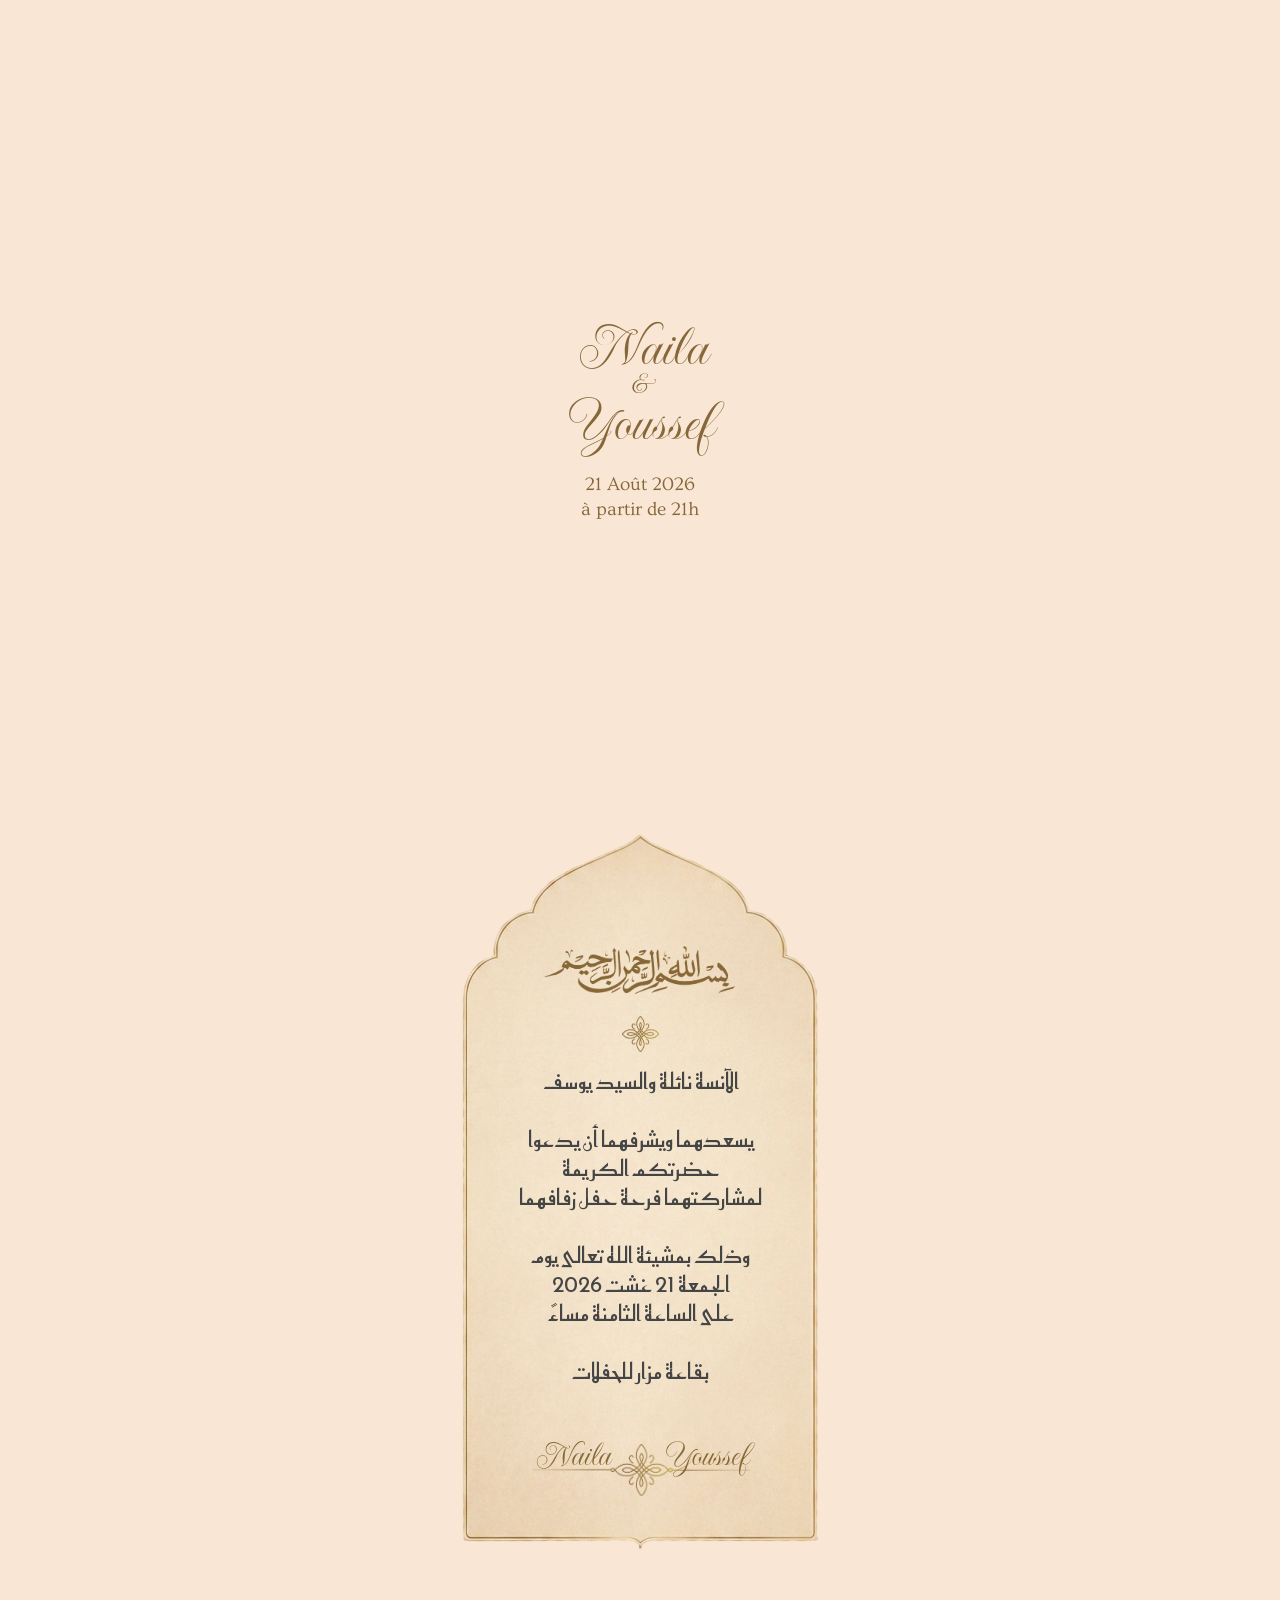
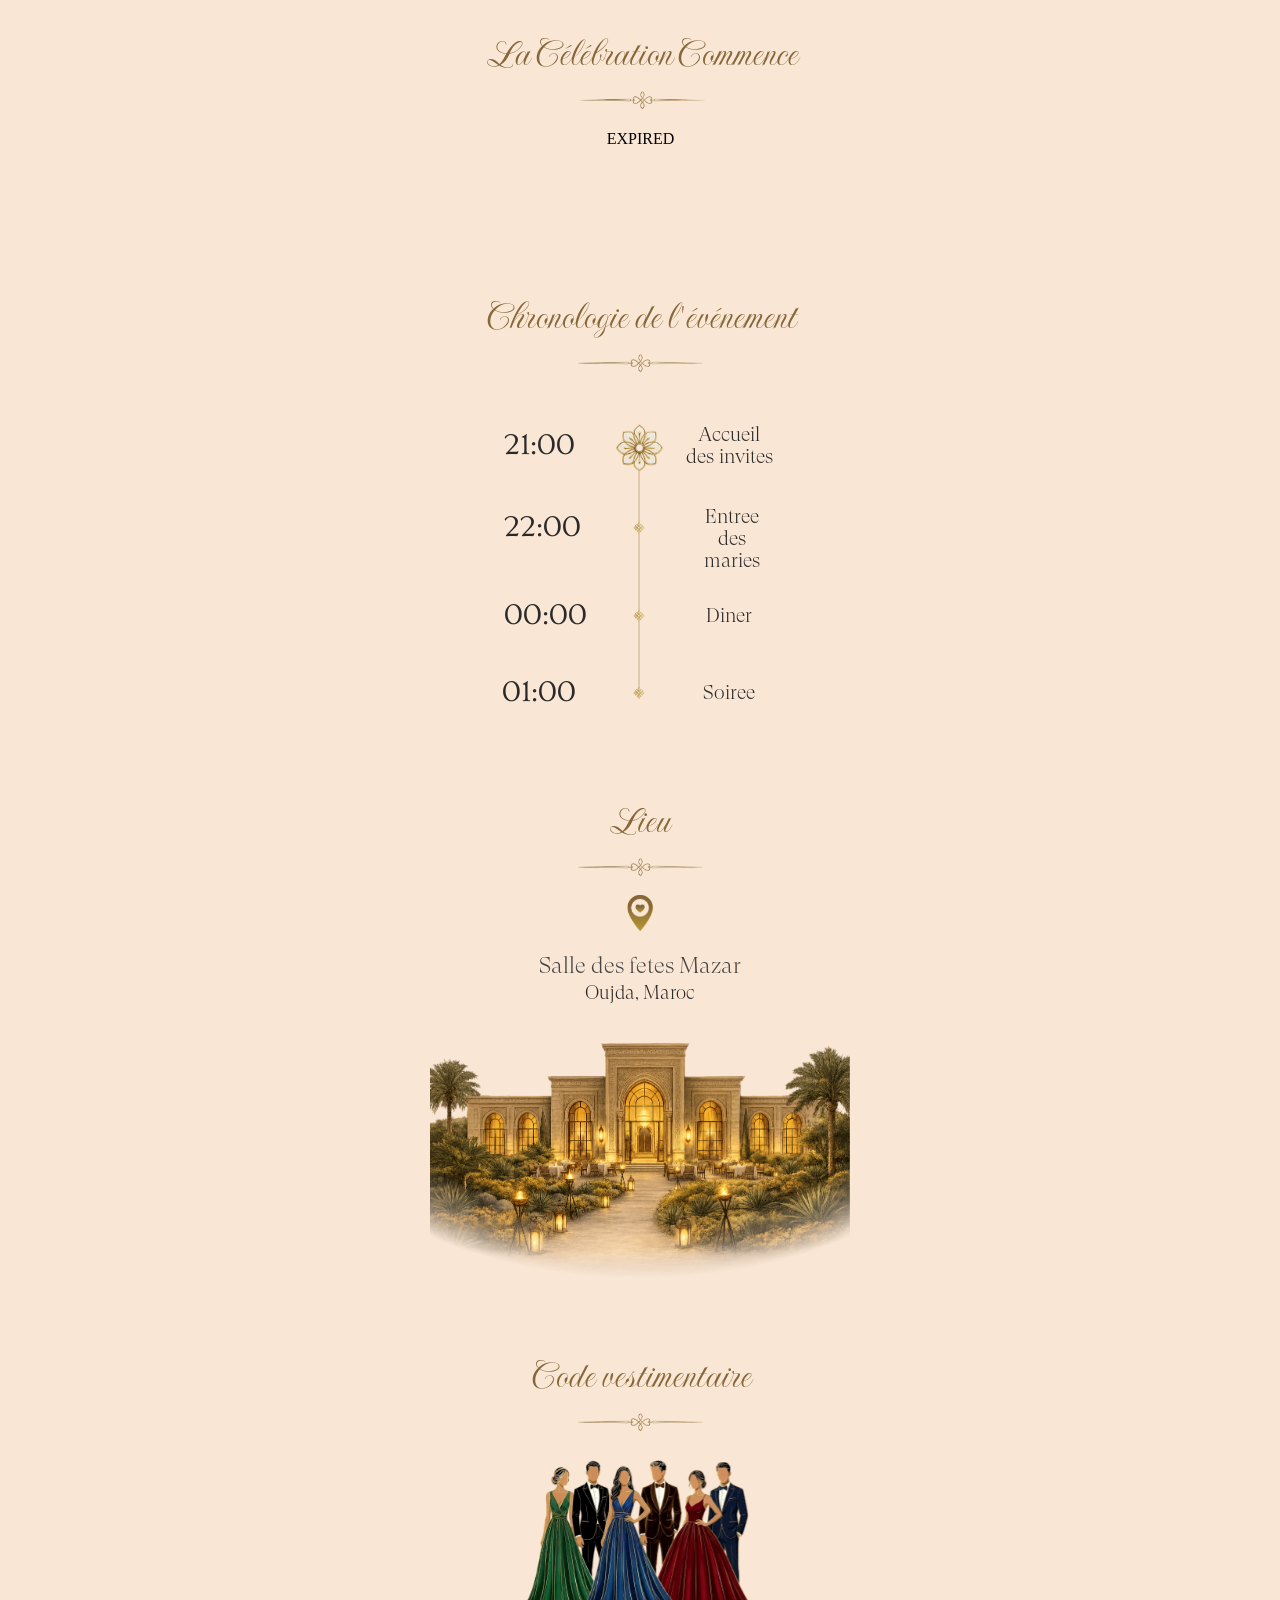
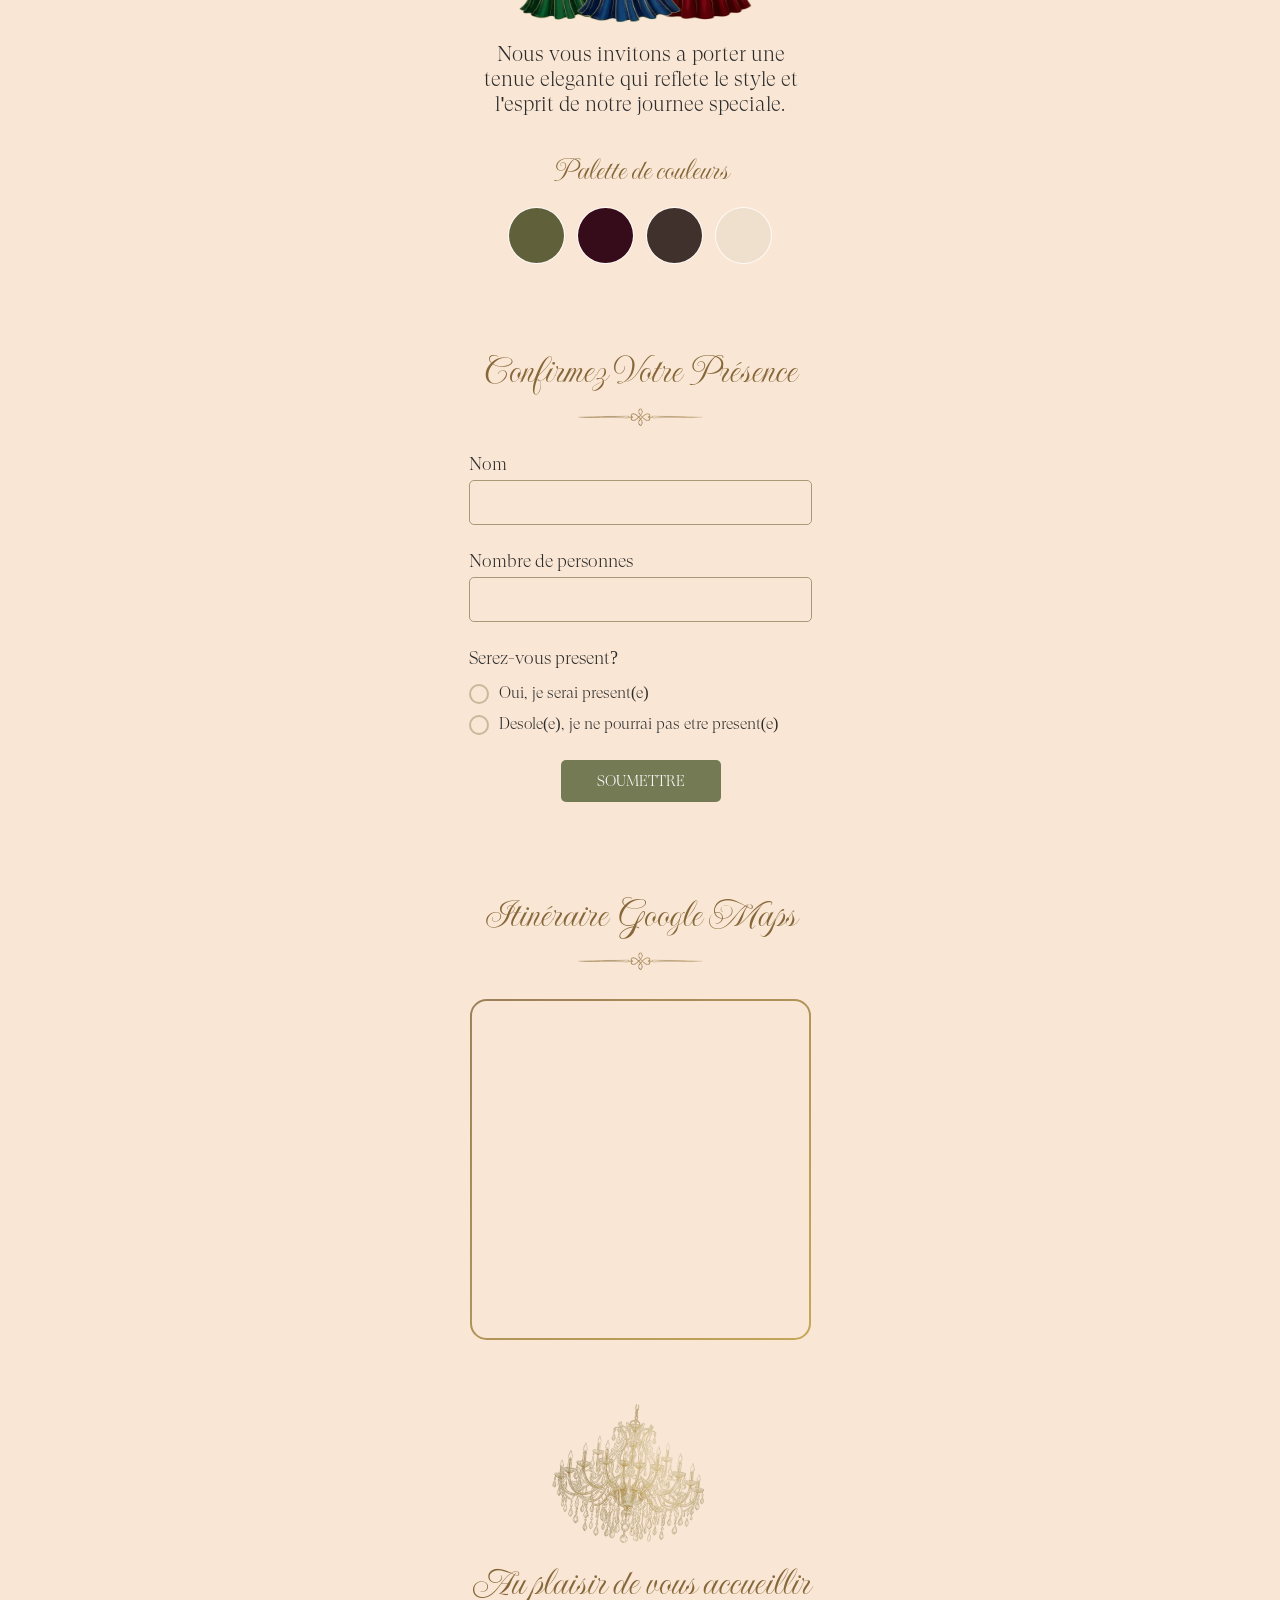
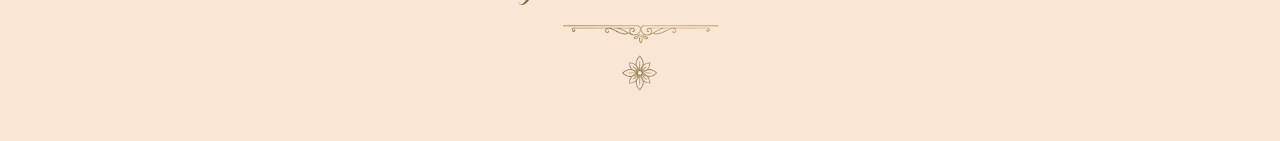
==== index.html @ dabfa582 "Update countdown timer in main.js to reflect new event time and adjust related animations in index.h" ====
<!DOCTYPE html>
<html lang="en"><head><meta http-equiv="Content-Type" content="text/html; charset=UTF-8">   <meta name="viewport" content="width=device-width, initial-scale=1.0"> <!--metatextblock--> <title>Naila ❤ Youssef</title> <meta property="og:title" content="Naila ❤ Youssef"> <meta property="og:description" content=""> <meta property="og:type" content="website"> <meta property="og:image" content="./assets/img/tild3366-6538-4432-b138-323436663963-623915249_2629494717.png"> <!--/metatextblock--> <meta name="format-detection" content="telephone=no"> <meta http-equiv="x-dns-prefetch-control" content="on"> <!--favicons--> <link rel="shortcut icon" href="./assets/img/tild3263-3561-4339-a533-643564366236-ic_baseline-place_1.png" type="image/png"> <!--/favicons--> <!-- Assets --> <script src="./assets/js/tilda-fallback-1.0.min.js" async="" charset="utf-8"></script> <link rel="stylesheet" href="./assets/css/tilda-grid-3.0.min.css" type="text/css" media="all" onerror="this.loaderr=&#39;y&#39;;"> <link rel="stylesheet" href="./assets/css/tilda-blocks-page146067533.min.css" type="text/css" media="all" onerror="this.loaderr=&#39;y&#39;;"> <link rel="stylesheet" href="./assets/css/tilda-animation-2.0.min.css" type="text/css" media="all" onerror="this.loaderr=&#39;y&#39;;"> <link rel="stylesheet" href="./assets/css/tilda-forms-1.0.min.css" type="text/css" media="all" onerror="this.loaderr=&#39;y&#39;;"> <script nomodule="" src="./assets/js/tilda-polyfill-1.0.min.js" charset="utf-8"></script> <script src="./assets/js/head.js" charset="utf-8"></script> <script src="./assets/js/tilda-scripts-3.0.min.js" charset="utf-8" defer="" onerror="this.loaderr=&#39;y&#39;;"></script> <script src="./assets/js/tilda-blocks-page146067533.min.js" charset="utf-8" async="" onerror="this.loaderr=&#39;y&#39;;"></script> <script src="./assets/js/tilda-lazyload-1.0.min.js" charset="utf-8" async="" onerror="this.loaderr=&#39;y&#39;;"></script> <script src="./assets/js/tilda-animation-2.0.min.js" charset="utf-8" async="" onerror="this.loaderr=&#39;y&#39;;"></script> <script src="./assets/js/tilda-zero-1.1.min.js" charset="utf-8" async="" onerror="this.loaderr=&#39;y&#39;;"></script> <script src="./assets/js/tilda-forms-1.0.min.js" charset="utf-8" async="" onerror="this.loaderr=&#39;y&#39;;"></script> <script src="./assets/js/tilda-zero-forms-1.0.min.js" charset="utf-8" async="" onerror="this.loaderr=&#39;y&#39;;"></script> <script src="./assets/js/tilda-animation-sbs-1.0.min.js" charset="utf-8" async="" onerror="this.loaderr=&#39;y&#39;;"></script> <script src="./assets/js/tilda-zero-scale-1.0.min.js" charset="utf-8" async="" onerror="this.loaderr=&#39;y&#39;;"></script> <script src="./assets/js/tilda-zero-fixed-1.0.min.js" charset="utf-8" async="" onerror="this.loaderr=&#39;y&#39;;"></script> <script src="./assets/js/tilda-events-1.0.min.js" charset="utf-8" async="" onerror="this.loaderr=&#39;y&#39;;"></script>  <style id="t396__overflow-styles">.t-records__overflow-clip { overflow: clip; }
						.t-records__overflow-hidden { overflow: hidden; }</style><style class="sbs-anim-keyframes">.t-sbs-anim_started #sbs-2339662043-1773848137949 {
animation: sbs-2339662043-1773848137949 5s linear forwards;
backface-visibility: hidden;
}

@keyframes sbs-2339662043-1773848137949 {
0% {opacity:1;transform:translateX(0px);animation-timing-function:0;}
50% {opacity:1;transform:translateX(0px);animation-timing-function:0;}
90% {opacity:1;transform:translateX(559px);animation-timing-function:0;}
100% {opacity:0;transform:translateX(559px);}
}

.t-sbs-anim_started #sbs-2339662043-1780755508216000001 {
animation: sbs-2339662043-1780755508216000001 5s linear forwards;
backface-visibility: hidden;
}

@keyframes sbs-2339662043-1780755508216000001 {
0% {opacity:1;transform:translateX(0px);animation-timing-function:0;}
50% {opacity:1;transform:translateX(0px);animation-timing-function:0;}
90% {opacity:1;transform:translateX(-559px);animation-timing-function:0;}
100% {opacity:0;transform:translateX(-559px);}
}

.t-sbs-anim_started #sbs-2339662043-1773847988093 {
animation: sbs-2339662043-1773847988093 4s linear forwards;
backface-visibility: hidden;
}

@keyframes sbs-2339662043-1773847988093 {
0% {transform:translateY(0px);animation-timing-function:0;}
62.5% {transform:translateY(0px);animation-timing-function:0;}
100% {transform:translateY(606px);}
}

.t-sbs-anim_started #sbs-2339662043-1773847892509 {
animation: sbs-2339662043-1773847892509 4s linear forwards;
backface-visibility: hidden;
}

@keyframes sbs-2339662043-1773847892509 {
0% {transform:translateY(0px);animation-timing-function:0;}
62.5% {transform:translateY(0px);animation-timing-function:0;}
100% {transform:translateY(-430px);}
}

.t-sbs-anim_started #sbs-2339662043-1779615926470000001 {
animation: sbs-2339662043-1779615926470000001 1.5s linear forwards;
backface-visibility: hidden;
}

@keyframes sbs-2339662043-1779615926470000001 {
0% {opacity:1;animation-timing-function:0;}
100% {opacity:0;}
}

.t-sbs-anim_started #sbs-2339662043-1773847037346 {
animation: sbs-2339662043-1773847037346 2.5s linear forwards;
backface-visibility: hidden;
}

@keyframes sbs-2339662043-1773847037346 {
0% {opacity:1;transform:scale(1,1);animation-timing-function:0;}
40% {opacity:1;transform:scale(1,1);animation-timing-function:0;}
100% {opacity:0;transform:scale(1.22,1.22);}
}

.t-sbs-anim_started #sbs-2339662043-1777183175514000001 {
animation: sbs-2339662043-1777183175514000001 1.5s linear forwards;
backface-visibility: hidden;
}

@keyframes sbs-2339662043-1777183175514000001 {
0% {opacity:1;animation-timing-function:0;}
100% {opacity:0;}
}

.t-sbs-anim_started #sbs-2339662083-1779542665396 {
animation: sbs-2339662083-1779542665396 8s infinite linear;
backface-visibility: hidden;
}

@keyframes sbs-2339662083-1779542665396 {
0% {transform:scale(1,1);animation-timing-function:0;}
25% {transform:scale(1.16,1.16);animation-timing-function:0;}
50% {transform:scale(1,1);animation-timing-function:0;}
75% {transform:scale(1.08,1.08);animation-timing-function:0;}
100% {transform:scale(1,1);}
}

.t-sbs-anim_started #sbs-2339662113-1779544675299 {
animation: sbs-2339662113-1779544675299 3s infinite linear;
backface-visibility: hidden;
}

@keyframes sbs-2339662113-1779544675299 {
0% {transform:translateY(0px)scale(1,1);animation-timing-function:0;}
50% {transform:translateY(-2px)scale(1.04,1.04);animation-timing-function:0;}
100% {transform:translateY(0px)scale(1,1);}
}

.t-sbs-anim_started #sbs-2339662163-1779550300881 {
animation: sbs-2339662163-1779550300881 1.85s linear forwards;
backface-visibility: hidden;
}

@keyframes sbs-2339662163-1779550300881 {
0% {transform:translateX(0px)rotate(0deg);animation-timing-function:0;}
16.22% {transform:translateX(0px)rotate(0deg);animation-timing-function:ease-out;}
35.14% {transform:translateX(21px)rotate(-13deg);animation-timing-function:ease-in-out;}
51.36% {transform:translateX(3px)rotate(-1deg);animation-timing-function:ease-in-out;}
67.58% {transform:translateX(17px)rotate(-9deg);animation-timing-function:ease-in-out;}
83.8% {transform:translateX(6px)rotate(-3deg);animation-timing-function:ease-in-out;}
100% {transform:translateX(11px)rotate(-6deg);}
}

</style><style id="js-sbs-anim-trigger-styles">.js-sbs-anim-trigger_click { cursor: pointer; }</style><script src="chrome-extension://liecbddmkiiihnedobmlmillhodjkdmb/js/recordConsoleEvents.js"></script><link id="t-zero-form-errorbox-styles" href="./assets/css/tilda-zero-form-errorbox.min.css" rel="stylesheet" data-loaded="true"><link rel="stylesheet" href="./assets/css/custom.css" type="text/css">
<!-- Google tag (gtag.js) --> <script async src="https://www.googletagmanager.com/gtag/js?id=G-6D1YWHN8NN"></script> <script>window.dataLayer=window.dataLayer||[];function gtag(){dataLayer.push(arguments);}gtag('js',new Date());gtag('config','G-6D1YWHN8NN');</script> </head> <body class="t-body" style="margin:0;"> <!--allrecords--> <div id="allrecords" class="t-records t-records__overflow-hidden" data-hook="blocks-collection-content-node" data-tilda-project-id="8424802" data-tilda-page-id="146067533" data-tilda-page-alias="blossomoud" data-tilda-formskey="5588e262e61cf2fc3985f22bf8424802" data-tilda-cookie="no" data-tilda-lazy="yes" data-tilda-root-zone="one" data-tilda-project-country="NL"> <div id="rec2339662043" class="r t-rec t-screenmax-980px" style="--zoom: 1;" data-animationappear="off" data-record-type="396" data-screen-max="980px"> <!-- T396 -->  <div class="t396"> <div class="t396__artboard rendered t396__artboard-fixed-no-bg" data-artboard-recid="2339662043" data-artboard-screens="320,480,640,960,1200" data-artboard-height="850" data-artboard-valign="center" data-artboard-upscale="grid" data-artboard-pos="absolute" data-artboard-fixed-need-js="y" data-artboard-height-res-320="850" data-artboard-proxy-min-offset-top="0" data-artboard-proxy-min-height="850" data-artboard-proxy-max-height="850"> <div class="t396__carrier" data-artboard-recid="2339662043"></div> <div class="t396__filter" data-artboard-recid="2339662043"></div> <div class="t396__elem tn-elem tn-elem__23396620431773848137949" data-elem-id="1773848137949" data-elem-type="image" data-field-top-value="25" data-field-left-value="421" data-field-height-value="800" data-field-width-value="867" data-field-axisy-value="top" data-field-axisx-value="left" data-field-container-value="grid" data-field-topunits-value="px" data-field-leftunits-value="px" data-field-heightunits-value="px" data-field-widthunits-value="px" data-animate-mobile="y" data-animate-sbs-event="click" data-animate-sbs-trgels="1773847037346" data-animate-sbs-loop="once" data-animate-sbs-opts="[{&#39;mx&#39;:0,&#39;my&#39;:0,&#39;sx&#39;:1,&#39;sy&#39;:1,&#39;op&#39;:1,&#39;ro&#39;:0,&#39;ti&#39;:0,&#39;ea&#39;:&#39;0&#39;,&#39;dt&#39;:0},{&#39;mx&#39;:559,&#39;my&#39;:0,&#39;sx&#39;:1,&#39;sy&#39;:1,&#39;op&#39;:1,&#39;ro&#39;:0,&#39;ti&#39;:2000,&#39;ea&#39;:&#39;0&#39;,&#39;dt&#39;:2500},{&#39;mx&#39;:559,&#39;my&#39;:0,&#39;sx&#39;:1,&#39;sy&#39;:1,&#39;op&#39;:0,&#39;ro&#39;:0,&#39;ti&#39;:500,&#39;ea&#39;:&#39;0&#39;,&#39;dt&#39;:0}]" data-field-filewidth-value="1195" data-field-fileheight-value="896" data-field-heightmode-value="fixed" data-field-top-res-320-value="83" data-field-left-res-320-value="-75" data-field-height-res-320-value="684" data-field-width-res-320-value="856" data-field-heightmode-res-320-value="fixed" data-field-left-res-480-value="55" data-field-height-res-480-value="800" data-field-heightmode-res-480-value="fixed" data-field-left-res-640-value="135" data-field-height-res-640-value="800" data-field-heightmode-res-640-value="fixed" data-field-left-res-960-value="295" data-field-height-res-960-value="800" data-field-heightmode-res-960-value="fixed" data-fields="img,width,filewidth,fileheight,top,left,container,axisx,axisy,widthunits,leftunits,topunits" style="left: 537.5px; top: 25px; width: 867px;">  <div class="tn-atom__sbs-anim-wrapper" style="display: inherit; width: inherit; height: inherit;" id="sbs-2339662043-1773848137949"><div class="tn-atom"> <img class="tn-atom__img t-img" data-original="./assets/img/tild6233-6433-4662-a437-316665346637-Gemini_Generated_Ima.png" src="./assets/img/Gemini_Generated_Ima.png" alt="" imgfield="tn_img_1773848137949"> </div></div></div> <div class="t396__elem tn-elem tn-elem__23396620431780755508216000001" data-elem-id="1780755508216000001" data-elem-type="image" data-field-top-value="25" data-field-left-value="-87" data-field-height-value="800" data-field-width-value="867" data-field-axisy-value="top" data-field-axisx-value="left" data-field-container-value="grid" data-field-topunits-value="px" data-field-leftunits-value="px" data-field-heightunits-value="px" data-field-widthunits-value="px" data-animate-mobile="y" data-animate-sbs-event="click" data-animate-sbs-trgels="1773847037346" data-animate-sbs-loop="once" data-animate-sbs-opts="[{&#39;mx&#39;:0,&#39;my&#39;:0,&#39;sx&#39;:1,&#39;sy&#39;:1,&#39;op&#39;:1,&#39;ro&#39;:0,&#39;ti&#39;:0,&#39;ea&#39;:&#39;0&#39;,&#39;dt&#39;:0},{&#39;mx&#39;:-559,&#39;my&#39;:0,&#39;sx&#39;:1,&#39;sy&#39;:1,&#39;op&#39;:1,&#39;ro&#39;:0,&#39;ti&#39;:2000,&#39;ea&#39;:&#39;0&#39;,&#39;dt&#39;:2500},{&#39;mx&#39;:-559,&#39;my&#39;:0,&#39;sx&#39;:1,&#39;sy&#39;:1,&#39;op&#39;:0,&#39;ro&#39;:0,&#39;ti&#39;:500,&#39;ea&#39;:&#39;0&#39;,&#39;dt&#39;:0}]" data-field-filewidth-value="1195" data-field-fileheight-value="896" data-field-heightmode-value="fixed" data-field-top-res-320-value="105" data-field-left-res-320-value="-475" data-field-height-res-320-value="640" data-field-width-res-320-value="856" data-field-heightmode-res-320-value="fixed" data-field-left-res-480-value="-441" data-field-height-res-480-value="800" data-field-heightmode-res-480-value="fixed" data-field-left-res-640-value="-360" data-field-height-res-640-value="800" data-field-heightmode-res-640-value="fixed" data-field-left-res-960-value="-205" data-field-height-res-960-value="800" data-field-heightmode-res-960-value="fixed" data-fields="img,width,filewidth,fileheight,top,left,container,axisx,axisy,widthunits,leftunits,topunits" style="left: 29.5px; top: 25px; width: 867px;">  <div class="tn-atom__sbs-anim-wrapper" style="display: inherit; width: inherit; height: inherit;" id="sbs-2339662043-1780755508216000001"><div class="tn-atom"> <img class="tn-atom__img t-img" data-original="./assets/img/tild6233-6433-4662-a437-316665346637-Gemini_Generated_Ima.png" src="./assets/img/Gemini_Generated_Ima.png" alt="" imgfield="tn_img_1780755508216000001"> </div></div></div> <div class="t396__elem tn-elem tn-elem__23396620431773847988093" data-elem-id="1773847988093" data-elem-type="image" data-field-top-value="221" data-field-left-value="100" data-field-height-value="785" data-field-width-value="1000" data-field-axisy-value="top" data-field-axisx-value="left" data-field-container-value="grid" data-field-topunits-value="px" data-field-leftunits-value="px" data-field-heightunits-value="px" data-field-widthunits-value="px" data-animate-mobile="y" data-animate-sbs-event="click" data-animate-sbs-trgels="1773847037346" data-animate-sbs-loop="once" data-animate-sbs-opts="[{&#39;mx&#39;:0,&#39;my&#39;:0,&#39;sx&#39;:1,&#39;sy&#39;:1,&#39;op&#39;:1,&#39;ro&#39;:0,&#39;ti&#39;:0,&#39;ea&#39;:&#39;0&#39;,&#39;dt&#39;:0},{&#39;mx&#39;:0,&#39;my&#39;:606,&#39;sx&#39;:1,&#39;sy&#39;:1,&#39;op&#39;:1,&#39;ro&#39;:0,&#39;ti&#39;:1500,&#39;ea&#39;:&#39;0&#39;,&#39;dt&#39;:2500}]" data-field-filewidth-value="1195" data-field-fileheight-value="896" data-field-heightmode-value="fixed" data-field-left-res-320-value="-247" data-field-height-res-320-value="787" data-field-width-res-320-value="815" data-field-heightmode-res-320-value="fixed" data-field-left-res-480-value="-265" data-field-height-res-480-value="785" data-field-heightmode-res-480-value="fixed" data-field-left-res-640-value="-185" data-field-height-res-640-value="785" data-field-heightmode-res-640-value="fixed" data-field-left-res-960-value="-25" data-field-height-res-960-value="785" data-field-heightmode-res-960-value="fixed" data-fields="img,width,filewidth,fileheight,top,left,container,axisx,axisy,widthunits,leftunits,topunits" style="left: 216.5px; top: 221px; width: 1000px;">  <div class="tn-atom__sbs-anim-wrapper" style="display: inherit; width: inherit; height: inherit;" id="sbs-2339662043-1773847988093"><div class="tn-atom"> <img class="tn-atom__img t-img" data-original="./assets/img/tild6233-6433-4662-a437-316665346637-Gemini_Generated_Ima.png" src="./assets/img/Gemini_Generated_Ima.png" alt="" imgfield="tn_img_1773847988093"> </div></div></div> <div class="t396__elem tn-elem tn-elem__23396620431773847892509" data-elem-id="1773847892509" data-elem-type="image" data-field-top-value="-98" data-field-left-value="105" data-field-height-value="583" data-field-width-value="991" data-field-axisy-value="top" data-field-axisx-value="left" data-field-container-value="grid" data-field-topunits-value="px" data-field-leftunits-value="px" data-field-heightunits-value="px" data-field-widthunits-value="px" data-animate-mobile="y" data-animate-sbs-event="click" data-animate-sbs-trgels="1773847037346" data-animate-sbs-loop="once" data-animate-sbs-opts="[{&#39;mx&#39;:0,&#39;my&#39;:0,&#39;sx&#39;:1,&#39;sy&#39;:1,&#39;op&#39;:1,&#39;ro&#39;:0,&#39;ti&#39;:0,&#39;ea&#39;:&#39;0&#39;,&#39;dt&#39;:0},{&#39;mx&#39;:0,&#39;my&#39;:-430,&#39;sx&#39;:1,&#39;sy&#39;:1,&#39;op&#39;:1,&#39;ro&#39;:0,&#39;ti&#39;:1500,&#39;ea&#39;:&#39;0&#39;,&#39;dt&#39;:2500}]" data-field-filewidth-value="1680" data-field-fileheight-value="1260" data-field-heightmode-value="fixed" data-field-top-res-320-value="-99" data-field-left-res-320-value="-244" data-field-height-res-320-value="569" data-field-width-res-320-value="807" data-field-heightmode-res-320-value="fixed" data-field-left-res-480-value="-255" data-field-height-res-480-value="598" data-field-width-res-480-value="992" data-field-heightmode-res-480-value="fixed" data-field-top-res-640-value="-116" data-field-left-res-640-value="-175" data-field-height-res-640-value="593" data-field-heightmode-res-640-value="fixed" data-field-top-res-960-value="-102" data-field-left-res-960-value="-15" data-field-height-res-960-value="586" data-field-heightmode-res-960-value="fixed" data-fields="img,width,filewidth,fileheight,top,left,container,axisx,axisy,widthunits,leftunits,topunits" style="left: 221.5px; top: -98px; width: 991px;">  <div class="tn-atom__sbs-anim-wrapper" style="display: inherit; width: inherit; height: inherit;" id="sbs-2339662043-1773847892509"><div class="tn-atom"> <img class="tn-atom__img t-img loaded" data-original="./assets/img/tild6364-3438-4161-b964-613234643831-623915249_2629494717.png" src="./assets/img/623915249_2629494717.png.webp" alt="" imgfield="tn_img_1773847892509"> </div></div></div> <div class="t396__elem tn-elem tn-elem__23396620431779615926470000001" data-elem-id="1779615926470000001" data-elem-type="image" data-field-top-value="510" data-field-left-value="506" data-field-height-value="45" data-field-width-value="188" data-field-axisy-value="top" data-field-axisx-value="left" data-field-container-value="grid" data-field-topunits-value="px" data-field-leftunits-value="px" data-field-heightunits-value="px" data-field-widthunits-value="px" data-animate-mobile="y" data-animate-sbs-event="click" data-animate-sbs-trgels="1773847037346" data-animate-sbs-loop="once" data-animate-sbs-opts="[{&#39;mx&#39;:0,&#39;my&#39;:0,&#39;sx&#39;:1,&#39;sy&#39;:1,&#39;op&#39;:1,&#39;ro&#39;:0,&#39;ti&#39;:0,&#39;ea&#39;:&#39;0&#39;,&#39;dt&#39;:0},{&#39;mx&#39;:0,&#39;my&#39;:0,&#39;sx&#39;:1,&#39;sy&#39;:1,&#39;op&#39;:0,&#39;ro&#39;:0,&#39;ti&#39;:1500,&#39;ea&#39;:&#39;0&#39;,&#39;dt&#39;:0}]" data-field-filewidth-value="995" data-field-fileheight-value="238" data-field-heightmode-value="hug" data-field-left-res-320-value="66" data-field-height-res-320-value="45" data-field-left-res-480-value="146" data-field-height-res-480-value="45" data-field-left-res-640-value="226" data-field-height-res-640-value="45" data-field-left-res-960-value="386" data-field-height-res-960-value="45" data-fields="img,width,filewidth,fileheight,top,left,container,axisx,axisy,widthunits,leftunits,topunits" style="left: 622.5px; top: 510px; width: 188px;">  <div class="tn-atom__sbs-anim-wrapper" style="display: inherit; width: inherit; height: inherit;" id="sbs-2339662043-1779615926470000001"><div class="tn-atom"> <img class="tn-atom__img t-img" data-original="./assets/img/tild6566-6361-4436-a235-323435366264-line_flower_1.png" src="./assets/img/line_flower_1.png" alt="" imgfield="tn_img_1779615926470000001"> </div></div></div> <div class="t396__elem tn-elem popup-enter tn-elem__23396620431773847037346 js-sbs-anim-trigger_click" data-elem-id="1773847037346" data-elem-type="image" data-field-top-value="310" data-field-left-value="520" data-field-height-value="160" data-field-width-value="160" data-field-axisy-value="top" data-field-axisx-value="left" data-field-container-value="grid" data-field-topunits-value="px" data-field-leftunits-value="px" data-field-heightunits-value="px" data-field-widthunits-value="px" data-animate-mobile="y" data-animate-sbs-event="click" data-animate-sbs-loop="once" data-animate-sbs-opts="[{&#39;mx&#39;:0,&#39;my&#39;:0,&#39;sx&#39;:1,&#39;sy&#39;:1,&#39;op&#39;:1,&#39;ro&#39;:0,&#39;ti&#39;:0,&#39;ea&#39;:&#39;0&#39;,&#39;dt&#39;:0},{&#39;mx&#39;:0,&#39;my&#39;:0,&#39;sx&#39;:1.22,&#39;sy&#39;:1.22,&#39;op&#39;:0,&#39;ro&#39;:0,&#39;ti&#39;:1500,&#39;ea&#39;:&#39;0&#39;,&#39;dt&#39;:1000}]" data-field-filewidth-value="1512" data-field-fileheight-value="1512" data-field-heightmode-value="hug" data-field-left-res-320-value="80" data-field-height-res-320-value="160" data-field-left-res-480-value="155" data-field-height-res-480-value="160" data-field-left-res-640-value="235" data-field-height-res-640-value="160" data-field-left-res-960-value="400" data-field-height-res-960-value="160" data-fields="img,width,filewidth,fileheight,top,left,container,axisx,axisy,widthunits,leftunits,topunits" style="left: 636.5px; top: 310px; width: 160px; pointer-events: none;">  <div class="tn-atom__sbs-anim-wrapper js-sbs-anim-trigger_click" style="display: inherit; width: inherit; height: inherit;" id="sbs-2339662043-1773847037346"><div class="tn-atom" style="pointer-events: auto;"> <img class="tn-atom__img t-img" data-original="./assets/img/tild3366-6538-4432-b138-323436663963-623915249_2629494717.png" src="./assets/img/623915249_2629494717.png" alt="" imgfield="tn_img_1773847037346"> </div></div></div> <div class="t396__elem tn-elem tn-elem__23396620431777183175514000099" data-elem-id="1777183175514000099" data-elem-type="text" data-field-top-value="565" data-field-left-value="320" data-field-height-value="31" data-field-width-value="560" data-field-axisy-value="top" data-field-axisx-value="left" data-field-container-value="grid" data-field-topunits-value="px" data-field-leftunits-value="px" data-field-heightunits-value="px" data-field-widthunits-value="px" data-animate-mobile="y" data-field-textfit-value="autoheight" data-field-fontsize-value="22" data-field-left-res-320-value="-118" data-field-left-res-480-value="-38" data-field-left-res-640-value="42" data-field-left-res-960-value="202" data-fields="top,left,width,height,container,axisx,axisy,widthunits,leftunits,topunits" style=""> <div class="tn-atom" id="perso-greeting" field="tn_text_1777183175514000099" style="--lh-px: 31px; line-height: 31px; font-size: 22px; font-family: 'newtemplate','Ovo',serif; color: #a3906c; text-align: center; display: none;"></div> </div> <div class="t396__elem tn-elem tn-elem__23396620431777183175514000001" data-elem-id="1777183175514000001" data-elem-type="text" data-field-top-value="468" data-field-left-value="492" data-field-height-value="31" data-field-width-value="217" data-field-axisy-value="top" data-field-axisx-value="left" data-field-container-value="grid" data-field-topunits-value="px" data-field-leftunits-value="px" data-field-heightunits-value="px" data-field-widthunits-value="px" data-animate-mobile="y" data-animate-sbs-event="click" data-animate-sbs-trgels="1773847037346" data-animate-sbs-loop="once" data-animate-sbs-opts="[{&#39;mx&#39;:0,&#39;my&#39;:0,&#39;sx&#39;:1,&#39;sy&#39;:1,&#39;op&#39;:1,&#39;ro&#39;:0,&#39;ti&#39;:0,&#39;ea&#39;:&#39;0&#39;,&#39;dt&#39;:0},{&#39;mx&#39;:0,&#39;my&#39;:0,&#39;sx&#39;:1,&#39;sy&#39;:1,&#39;op&#39;:0,&#39;ro&#39;:0,&#39;ti&#39;:1500,&#39;ea&#39;:&#39;0&#39;,&#39;dt&#39;:0}]" data-field-textfit-value="autoheight" data-field-fontsize-value="20" data-field-left-res-320-value="52" data-field-left-res-480-value="132" data-field-left-res-640-value="212" data-field-left-res-960-value="372" data-fields="top,left,width,height,container,axisx,axisy,widthunits,leftunits,topunits" style="top: 468px; left: 608.5px; width: 217px; height: auto;">  <div class="tn-atom__sbs-anim-wrapper" style="display: inherit; width: inherit; height: inherit;" id="sbs-2339662043-1777183175514000001"><div class="tn-atom" field="tn_text_1777183175514000001" style="--lh-px: 31px; line-height: 31px;">Appuyez pour ouvrir</div></div></div> </div> </div>  <!-- /T396 --> </div> <div id="rec2339662493" class="r t-rec t-screenmax-980px" style=" " data-animationappear="off" data-record-type="131" data-screen-max="980px"> <!-- T123 --> <div class="t123"> <div class="t-container_100 "> <div class="t-width t-width_100 "> <!-- nominify begin --> <!-- Hidden Audio --> <div style="display:none"> <audio id="invitation-audio" loop=""> <source src="./assets/media/music.mp3" type="audio/mp3">
    Votre navigateur ne prend pas en charge l'élément audio.
  </audio> </div> <!-- Floating Play/Pause Button --> <div id="audio-control" style="
  position: fixed;
  bottom: 20px;
  right: 20px;
  width: 60px;
  height: 60px;
  background: #747B54;
  border-radius: 50%;
  display: flex;
  justify-content: center;
  align-items: center;
  z-index: 2147483647;
  cursor: pointer;
  box-shadow: 0 4px 6px rgba(0, 0, 0, 0.1);
  visibility: hidden;
  opacity: 0;
  transition: visibility 0s, opacity 0.3s ease-in-out;"> <div id="audio-icon" style="width: 30px; height: 30px; fill: white;"> <svg id="icon-pause" xmlns="http://www.w3.org/2000/svg" viewBox="0 0 24 24" style="display: block;"> <rect x="6" y="5" width="4" height="14" rx="1"></rect> <rect x="14" y="5" width="4" height="14" rx="1"></rect> </svg> <svg id="icon-play" xmlns="http://www.w3.org/2000/svg" viewBox="0 0 24 24" style="display: none;"> <polygon points="5,3 19,12 5,21"></polygon> </svg> </div> </div>  <!-- nominify end --> </div> </div> </div> </div> <div id="rec2339662063" class="r t-rec" style="--zoom: 1;" data-animationappear="off" data-record-type="396"> <!-- T396 -->  <div class="t396"> <div class="t396__artboard rendered" data-artboard-recid="2339662063" data-artboard-screens="320,480,640,960,1200" data-artboard-height="782" data-artboard-valign="center" data-artboard-upscale="grid" data-artboard-proxy-min-offset-top="0" data-artboard-proxy-min-height="782" data-artboard-proxy-max-height="782"> <div class="t396__carrier" data-artboard-recid="2339662063"></div> <div class="t396__filter" data-artboard-recid="2339662063"></div> <div class="t396__elem tn-elem tn-elem__23396620631776948113983" data-elem-id="1776948113983" data-elem-type="html" data-field-top-value="0" data-field-left-value="380" data-field-height-value="782" data-field-width-value="440" data-field-axisy-value="top" data-field-axisx-value="left" data-field-container-value="grid" data-field-topunits-value="px" data-field-leftunits-value="px" data-field-heightunits-value="px" data-field-widthunits-value="px" data-field-widthmode-value="fixed" data-field-heightmode-value="fixed" data-field-left-res-320-value="-60" data-field-left-res-480-value="20" data-field-left-res-640-value="100" data-field-left-res-960-value="260" data-fields="width,height,top,left,container,axisx,axisy,widthunits,heightunits,leftunits,topunits" style="width: 440px; left: 496.5px; top: 0px; height: 782px;"> <div class="tn-atom tn-atom__html"> <div style="position: relative; width: 100%;"> <video id="fadeVideo" muted="" playsinline="" loop="" preload="auto" style="width:100%;height:auto;object-fit:cover;display:block;visibility:hidden;position:absolute;top:0;left:0;"> <source src="./assets/media/hero-bg.mp4" type="video/mp4"> </video> <canvas id="fadeCanvas" style="width:100%;display:block;" width="720" height="1252"></canvas> </div>  </div> </div> <div class="t396__elem tn-elem tn-elem__23396620631710510612702" data-elem-id="1710510612702" data-elem-type="vector" data-field-top-value="90" data-field-left-value="93" data-field-width-value="8" data-field-axisy-value="top" data-field-axisx-value="left" data-field-container-value="grid" data-field-topunits-value="px" data-field-leftunits-value="px" data-field-heightunits-value="px" data-field-widthunits-value="px" data-field-heightmode-value="hug" data-fields="width,filewidth,fileheight,top,left,container,axisx,axisy,widthunits,leftunits,topunits" style="width: 8px; left: 209.5px; top: 90px;"> <div class="tn-atom tn-atom__vector"> <svg xmlns="http://www.w3.org/2000/svg" viewBox="0 0 254 1" fill="none" role="img" aria-label=""><path d="M0 0.5H254" stroke="#666666"></path></svg> </div> </div> <div class="t396__elem tn-elem tn-elem__23396620631779566247730000001 t-animate t-animate_started" data-elem-id="1779566247730000001" data-elem-type="text" data-field-top-value="334" data-field-left-value="320" data-field-height-value="100" data-field-width-value="560" data-field-axisy-value="top" data-field-axisx-value="left" data-field-container-value="grid" data-field-topunits-value="px" data-field-leftunits-value="px" data-field-heightunits-value="px" data-field-widthunits-value="px" data-animate-style="fadeinup" data-animate-duration="2.3" data-animate-delay="3" data-animate-distance="20" data-animate-mobile="y" data-field-textfit-value="autoheight" data-field-fontsize-value="59" data-field-top-res-320-value="329" data-field-left-res-320-value="-118" data-animate-delay-res-320="3" data-field-fontsize-res-320-value="59" data-field-left-res-480-value="-38" data-field-left-res-640-value="42" data-field-left-res-960-value="202" data-fields="top,left,width,height,container,axisx,axisy,widthunits,leftunits,topunits" style="top: 334px; left: 436.5px; width: 560px; height: auto; transform: translate3d(0px, 20px, 0px); transition-delay: 3s; transition-duration: 2.3s;"> <div class="tn-atom" field="tn_text_1779566247730000001" style="--lh-px: 25px; line-height: 25px;">Naila<br><br><br>Youssef</div> </div> <div class="t396__elem tn-elem tn-elem__23396620631779566247730000003 t-animate t-animate_started" data-elem-id="1779566247730000003" data-elem-type="text" data-field-top-value="466" data-field-left-value="320" data-field-height-value="37" data-field-width-value="560" data-field-axisy-value="top" data-field-axisx-value="left" data-field-container-value="grid" data-field-topunits-value="px" data-field-leftunits-value="px" data-field-heightunits-value="px" data-field-widthunits-value="px" data-animate-style="fadeinup" data-animate-duration="2.3" data-animate-delay="3" data-animate-distance="20" data-animate-mobile="y" data-field-textfit-value="fixedsize" data-field-fontsize-value="19" data-field-top-res-320-value="464" data-field-left-res-320-value="-118" data-animate-delay-res-320="3" data-field-left-res-480-value="-40" data-field-left-res-640-value="40" data-field-left-res-960-value="200" data-fields="top,left,width,height,container,axisx,axisy,widthunits,leftunits,topunits" style="top: 466px; left: 436.5px; width: 560px; height: 37px; transform: translate3d(0px, 20px, 0px); transition-delay: 3s; transition-duration: 2.3s;"> <div class="tn-atom" field="tn_text_1779566247730000003" style="--lh-px: 10px; line-height: 10px;">21 Août 2026</div> </div> <div class="t396__elem tn-elem tn-elem__23396620631779626065755000001 t-animate t-animate_started" data-elem-id="1779626065755000001" data-elem-type="text" data-field-top-value="491" data-field-left-value="320" data-field-height-value="37" data-field-width-value="560" data-field-axisy-value="top" data-field-axisx-value="left" data-field-container-value="grid" data-field-topunits-value="px" data-field-leftunits-value="px" data-field-heightunits-value="px" data-field-widthunits-value="px" data-animate-style="fadeinup" data-animate-duration="2.3" data-animate-delay="3" data-animate-distance="20" data-animate-mobile="y" data-field-textfit-value="fixedsize" data-field-fontsize-value="19" data-field-top-res-320-value="487" data-field-left-res-320-value="-118" data-animate-delay-res-320="3" data-field-left-res-480-value="-40" data-field-left-res-640-value="40" data-field-left-res-960-value="200" data-fields="top,left,width,height,container,axisx,axisy,widthunits,leftunits,topunits" style="top: 491px; left: 436.5px; width: 560px; height: 37px; transform: translate3d(0px, 20px, 0px); transition-delay: 3s; transition-duration: 2.3s;"> <div class="tn-atom" field="tn_text_1779626065755000001" style="--lh-px: 10px; line-height: 10px;">à partir de 21h</div> </div> <div class="t396__elem tn-elem tn-elem__23396620631779566247730000004 t-animate t-animate_started" data-elem-id="1779566247730000004" data-elem-type="text" data-field-top-value="368" data-field-left-value="573" data-field-height-value="31" data-field-width-value="55" data-field-axisy-value="top" data-field-axisx-value="left" data-field-container-value="grid" data-field-topunits-value="px" data-field-leftunits-value="px" data-field-heightunits-value="px" data-field-widthunits-value="px" data-animate-style="fadeinup" data-animate-duration="2.3" data-animate-delay="3" data-animate-distance="20" data-animate-mobile="y" data-field-textfit-value="autoheight" data-field-fontsize-value="28" data-field-top-res-320-value="361" data-field-left-res-320-value="134" data-animate-delay-res-320="3" data-field-left-res-480-value="214" data-field-left-res-640-value="294" data-field-left-res-960-value="454" data-fields="top,left,width,height,container,axisx,axisy,widthunits,leftunits,topunits" style="top: 368px; left: 689.5px; width: 55px; height: auto; transform: translate3d(0px, 20px, 0px); transition-delay: 3s; transition-duration: 2.3s;"> <div class="tn-atom" field="tn_text_1779566247730000004" style="--lh-px: 31px; line-height: 31px;">&amp;</div> </div> <div class="t396__elem tn-elem tn-elem__23396620631730310670421" data-elem-id="1730310670421" data-elem-type="vector" data-field-top-value="90" data-field-left-value="93" data-field-width-value="8" data-field-axisy-value="top" data-field-axisx-value="left" data-field-container-value="grid" data-field-topunits-value="px" data-field-leftunits-value="px" data-field-heightunits-value="px" data-field-widthunits-value="px" data-field-heightmode-value="hug" data-fields="width,filewidth,fileheight,top,left,container,axisx,axisy,widthunits,leftunits,topunits" style="width: 8px; left: 209.5px; top: 90px;"> <div class="tn-atom tn-atom__vector"> <svg xmlns="http://www.w3.org/2000/svg" viewBox="0 0 254 1" fill="none" role="img" aria-label=""><path d="M0 0.5H254" stroke="#666666"></path></svg> </div> </div> </div> </div>  <!-- /T396 --> </div> <div id="rec2339662083" class="r t-rec" style="background-color: rgb(249, 230, 212); --zoom: 1;" data-animationappear="off" data-record-type="396" data-bg-color="#f9e6d4"> <!-- T396 -->  <div class="t396"> <div class="t396__artboard rendered" data-artboard-recid="2339662083" data-artboard-screens="320,480,640,960,1200" data-artboard-height="780" data-artboard-valign="center" data-artboard-upscale="grid" data-artboard-height-res-320="780" data-artboard-height-res-480="780" data-artboard-height-res-640="780" data-artboard-height-res-960="780" data-artboard-proxy-min-offset-top="0" data-artboard-proxy-min-height="780" data-artboard-proxy-max-height="780"> <div class="t396__carrier" data-artboard-recid="2339662083"></div> <div class="t396__filter" data-artboard-recid="2339662083"></div> <div class="t396__elem tn-elem tn-elem__23396620831779613840466" data-elem-id="1779613840466" data-elem-type="image" data-field-top-value="43" data-field-left-value="422" data-field-height-value="734" data-field-width-value="356" data-field-axisy-value="top" data-field-axisx-value="left" data-field-container-value="grid" data-field-topunits-value="px" data-field-leftunits-value="px" data-field-heightunits-value="px" data-field-widthunits-value="px" data-field-filewidth-value="691" data-field-fileheight-value="1425" data-field-heightmode-value="hug" data-field-left-res-320-value="-18" data-field-height-res-320-value="734" data-field-left-res-480-value="62" data-field-height-res-480-value="734" data-field-left-res-640-value="142" data-field-height-res-640-value="734" data-field-left-res-960-value="302" data-field-height-res-960-value="734" data-fields="img,width,filewidth,fileheight,top,left,container,axisx,axisy,widthunits,leftunits,topunits" style="left: 538.5px; top: 43px; width: 356px;"> <div class="tn-atom"> <img class="tn-atom__img t-img loaded" data-original="./assets/img/tild6634-6438-4366-b831-343330323762-frsame_1.png" src="./assets/img/frsame_1.png.webp" alt="" imgfield="tn_img_1779613840466"> </div> </div> <div class="t396__elem tn-elem tn-elem__23396620831779624381838000001 t-animate t-animate_wait" data-elem-id="1779624381838000001" data-elem-type="text" data-field-top-value="285" data-field-left-value="478" data-field-height-value="348" data-field-width-value="245" data-field-axisy-value="top" data-field-axisx-value="left" data-field-container-value="grid" data-field-topunits-value="px" data-field-leftunits-value="px" data-field-heightunits-value="px" data-field-widthunits-value="px" data-animate-style="fadeinup" data-animate-duration="2" data-animate-distance="40" data-animate-mobile="y" data-field-textfit-value="autoheight" data-field-fontsize-value="22" data-field-left-res-320-value="38" data-field-left-res-480-value="118" data-field-left-res-640-value="198" data-field-left-res-960-value="358" data-fields="top,left,width,height,container,axisx,axisy,widthunits,leftunits,topunits" style="top: 285px; left: 594.5px; width: 245px; height: auto; transform: unset; transition-duration: 2s;" data-observer-ready="true"> <div class="tn-atom" field="tn_text_1779624381838000001" style="--lh-px: 29px; line-height: 29px;">الآنسة نائلة والسيد يوسف<br><br>يسعدهما ويشرفهما أن يدعوا حضرتكم الكريمة<br>لمشاركتهما فرحة حفل زفافهما<br><br>وذلك بمشيئة الله تعالى يوم الجمعة 21 غشت 2026 <br>على الساعة الثامنة مساءً<br><br>بقاعة مزار للحفلات<br><br></div> </div> <div class="t396__elem tn-elem tn-elem__23396620831779472210551000005 t-animate t-animate_wait" data-elem-id="1779472210551000005" data-elem-type="text" data-field-top-value="617" data-field-left-value="468" data-field-height-value="43" data-field-width-value="265" data-field-axisy-value="top" data-field-axisx-value="left" data-field-container-value="grid" data-field-topunits-value="px" data-field-leftunits-value="px" data-field-heightunits-value="px" data-field-widthunits-value="px" data-animate-style="fadeinup" data-animate-duration="2" data-animate-distance="40" data-animate-mobile="y" data-field-textfit-value="autoheight" data-field-fontsize-value="34" data-field-left-res-320-value="28" data-field-left-res-480-value="108" data-field-left-res-640-value="188" data-field-left-res-960-value="348" data-fields="top,left,width,height,container,axisx,axisy,widthunits,leftunits,topunits" style="top: 617px; left: 584.5px; width: 265px; height: auto; transform: unset; transition-duration: 2s;" data-observer-ready="true"> <div class="tn-atom" field="tn_text_1779472210551000005" style="--lh-px: 43px; line-height: 43px; padding-top: 35px;">Naila&nbsp;&nbsp;&nbsp;&nbsp;&nbsp;&nbsp;&nbsp;&nbsp;&nbsp;&nbsp;&nbsp;Youssef</div> </div> <div class="t396__elem tn-elem tn-elem__23396620831779471050704 t-animate t-animate_wait" data-elem-id="1779471050704" data-elem-type="image" data-field-top-value="662" data-field-left-value="493" data-field-height-value="52" data-field-width-value="217" data-field-axisy-value="top" data-field-axisx-value="left" data-field-container-value="grid" data-field-topunits-value="px" data-field-leftunits-value="px" data-field-heightunits-value="px" data-field-widthunits-value="px" data-animate-style="fadeinup" data-animate-duration="2" data-animate-distance="50" data-animate-mobile="y" data-field-filewidth-value="995" data-field-fileheight-value="238" data-field-heightmode-value="hug" data-field-left-res-320-value="53" data-field-height-res-320-value="52" data-field-left-res-480-value="133" data-field-height-res-480-value="52" data-field-left-res-640-value="213" data-field-height-res-640-value="52" data-field-left-res-960-value="373" data-field-height-res-960-value="52" data-fields="img,width,filewidth,fileheight,top,left,container,axisx,axisy,widthunits,leftunits,topunits" style="left: 609.5px; top: 662px; width: 217px; transform: unset; transition-duration: 2s;" data-observer-ready="true"> <div class="tn-atom"> <img class="tn-atom__img t-img loaded" data-original="./assets/img/tild6566-6361-4436-a235-323435366264-line_flower_1.png" src="./assets/img/line_flower_1.png.webp" alt="" imgfield="tn_img_1779471050704"> </div> </div> <div class="t396__elem tn-elem tn-elem__23396620831779471640878 t-animate t-animate_started" data-elem-id="1779471640878" data-elem-type="image" data-field-top-value="159" data-field-left-value="494" data-field-height-value="61" data-field-width-value="209" data-field-axisy-value="top" data-field-axisx-value="left" data-field-container-value="grid" data-field-topunits-value="px" data-field-leftunits-value="px" data-field-heightunits-value="px" data-field-widthunits-value="px" data-animate-style="fadeinup" data-animate-duration="2" data-animate-distance="50" data-animate-mobile="y" data-field-filewidth-value="554" data-field-fileheight-value="161" data-field-heightmode-value="hug" data-field-left-res-320-value="54" data-field-height-res-320-value="61" data-field-left-res-480-value="134" data-field-height-res-480-value="61" data-field-left-res-640-value="214" data-field-height-res-640-value="61" data-field-left-res-960-value="374" data-field-height-res-960-value="61" data-fields="img,width,filewidth,fileheight,top,left,container,axisx,axisy,widthunits,leftunits,topunits" style="left: 610.5px; top: 159px; width: 209px; transform: translate3d(0px, 50px, 0px); transition-duration: 2s;"> <div class="tn-atom"> <img class="tn-atom__img t-img loaded" data-original="./assets/img/tild6131-6532-4465-a338-653839313434-Group_204_2.png" src="./assets/img/Group_204_2.png.webp" alt="" imgfield="tn_img_1779471640878"> </div> </div> <div class="t396__elem tn-elem tn-elem__23396620831779542665396 t-sbs-anim_started" data-elem-id="1779542665396" data-elem-type="image" data-field-top-value="234" data-field-left-value="582" data-field-height-value="36" data-field-width-value="37" data-field-axisy-value="top" data-field-axisx-value="left" data-field-container-value="grid" data-field-topunits-value="px" data-field-leftunits-value="px" data-field-heightunits-value="px" data-field-widthunits-value="px" data-animate-mobile="y" data-animate-sbs-event="intoview" data-animate-sbs-trg="1" data-animate-sbs-trgofst="0" data-animate-sbs-loop="loop" data-animate-sbs-opts="[{&#39;mx&#39;:0,&#39;my&#39;:0,&#39;sx&#39;:1,&#39;sy&#39;:1,&#39;op&#39;:1,&#39;ro&#39;:0,&#39;ti&#39;:0,&#39;ea&#39;:&#39;0&#39;,&#39;dt&#39;:0},{&#39;mx&#39;:0,&#39;my&#39;:0,&#39;sx&#39;:1.16,&#39;sy&#39;:1.16,&#39;op&#39;:1,&#39;ro&#39;:0,&#39;ti&#39;:2000,&#39;ea&#39;:&#39;0&#39;,&#39;dt&#39;:0},{&#39;mx&#39;:0,&#39;my&#39;:0,&#39;sx&#39;:1,&#39;sy&#39;:1,&#39;op&#39;:1,&#39;ro&#39;:0,&#39;ti&#39;:2000,&#39;ea&#39;:&#39;0&#39;,&#39;dt&#39;:0},{&#39;mx&#39;:0,&#39;my&#39;:0,&#39;sx&#39;:1.08,&#39;sy&#39;:1.08,&#39;op&#39;:1,&#39;ro&#39;:0,&#39;ti&#39;:2000,&#39;ea&#39;:&#39;0&#39;,&#39;dt&#39;:0},{&#39;mx&#39;:0,&#39;my&#39;:0,&#39;sx&#39;:1,&#39;sy&#39;:1,&#39;op&#39;:1,&#39;ro&#39;:0,&#39;ti&#39;:2000,&#39;ea&#39;:&#39;0&#39;,&#39;dt&#39;:0}]" data-field-filewidth-value="175" data-field-fileheight-value="169" data-field-heightmode-value="hug" data-field-left-res-320-value="142" data-field-height-res-320-value="36" data-field-left-res-480-value="222" data-field-height-res-480-value="36" data-field-left-res-640-value="302" data-field-height-res-640-value="36" data-field-left-res-960-value="462" data-field-height-res-960-value="36" data-fields="img,width,filewidth,fileheight,top,left,container,axisx,axisy,widthunits,leftunits,topunits" style="left: 698.5px; top: 234px; width: 37px;">  <div class="tn-atom__sbs-anim-wrapper" style="display: inherit; width: inherit; height: inherit;" id="sbs-2339662083-1779542665396"><div class="tn-atom"> <img class="tn-atom__img t-img loaded" data-original="./assets/img/tild3830-3661-4865-a130-306631633264-Vector.png" src="./assets/img/Vector.png.webp" alt="" imgfield="tn_img_1779542665396"> </div></div></div> </div> </div>  <!-- /T396 --> </div> <div id="rec2339662093" class="r t-rec t-rec_pt_15" style="padding-top: 15px; background-color: rgb(249, 230, 212); --zoom: 1;" data-animationappear="off" data-record-type="396" data-bg-color="#f9e6d4"> <!-- T396 -->  <div class="t396"> <div class="t396__artboard rendered" data-artboard-recid="2339662093" data-artboard-screens="320,480,640,960,1200" data-artboard-height="248" data-artboard-valign="center" data-artboard-upscale="grid" data-artboard-proxy-min-offset-top="0" data-artboard-proxy-min-height="248" data-artboard-proxy-max-height="248"> <div class="t396__carrier" data-artboard-recid="2339662093"></div> <div class="t396__filter" data-artboard-recid="2339662093"></div> <div class="t396__elem tn-elem tn-elem__23396620931771277551711000001 t-animate t-animate_wait" data-elem-id="1771277551711000001" data-elem-type="html" data-field-top-value="73" data-field-left-value="335" data-field-height-value="170" data-field-width-value="531" data-field-axisy-value="top" data-field-axisx-value="left" data-field-container-value="grid" data-field-topunits-value="px" data-field-leftunits-value="px" data-field-heightunits-value="px" data-field-widthunits-value="px" data-animate-style="fadein" data-animate-duration="2" data-animate-mobile="y" data-field-top-res-320-value="73" data-field-left-res-320-value="-75" data-field-width-res-320-value="470" data-field-top-res-480-value="73" data-field-left-res-480-value="-25" data-field-top-res-640-value="73" data-field-left-res-640-value="55" data-field-top-res-960-value="73" data-field-left-res-960-value="215" data-fields="width,height,top,left,container,axisx,axisy,widthunits,heightunits,leftunits,topunits" style="width: 531px; left: 451.5px; top: 73px; height: 170px; transition-duration: 2s;" data-observer-ready="true"> <div class="tn-atom tn-atom__html">     <meta name="viewport" content="width=device-width, initial-scale=1.0"> <title>Compte à rebours</title> <!-- Import Rufina font for labels --> <link href="./assets/css/google-fonts.css" rel="stylesheet">    <div id="countdownContainer"> <div class="time-block"> <div class="number" id="days">325</div> <div class="label">Jours</div> </div> <div class="separator">:</div> <div class="time-block"> <div class="number" id="hours">06</div> <div class="label">Heures</div> </div> <div class="separator">:</div> <div class="time-block"> <div class="number" id="minutes">56</div> <div class="label">Minutes</div> </div> <div class="separator">:</div> <div class="time-block"> <div class="number" id="seconds">44</div> <div class="label">Secondes</div> </div> </div>    </div> </div> <div class="t396__elem tn-elem tn-elem__23396620931771277026942000001" data-elem-id="1771277026942000001" data-elem-type="text" data-field-top-value="45" data-field-left-value="323" data-field-height-value="64" data-field-width-value="560" data-field-axisy-value="top" data-field-axisx-value="left" data-field-container-value="grid" data-field-topunits-value="px" data-field-leftunits-value="px" data-field-heightunits-value="px" data-field-widthunits-value="px" data-field-textfit-value="autoheight" data-field-fontsize-value="41" data-field-left-res-320-value="-120" data-field-left-res-480-value="-40" data-field-left-res-640-value="40" data-field-left-res-960-value="200" data-fields="top,left,width,height,container,axisx,axisy,widthunits,leftunits,topunits" style="top: 45px; left: 439.5px; width: 560px; height: auto;"> <div class="tn-atom" field="tn_text_1771277026942000001" style="--lh-px: 64px; line-height: 64px;">La Célébration Commence</div> </div> <div class="t396__elem tn-elem tn-elem__23396620931779543504626 t-animate t-animate_wait" data-elem-id="1779543504626" data-elem-type="image" data-field-top-value="110" data-field-left-value="531" data-field-height-value="28" data-field-width-value="139" data-field-axisy-value="top" data-field-axisx-value="left" data-field-container-value="grid" data-field-topunits-value="px" data-field-leftunits-value="px" data-field-heightunits-value="px" data-field-widthunits-value="px" data-animate-style="zoomin" data-animate-duration="2" data-animate-scale="0.15" data-animate-mobile="y" data-field-filewidth-value="471" data-field-fileheight-value="95" data-field-heightmode-value="hug" data-field-left-res-320-value="91" data-field-height-res-320-value="28" data-field-left-res-480-value="171" data-field-height-res-480-value="28" data-field-left-res-640-value="251" data-field-height-res-640-value="28" data-field-left-res-960-value="411" data-field-height-res-960-value="28" data-fields="img,width,filewidth,fileheight,top,left,container,axisx,axisy,widthunits,leftunits,topunits" style="left: 647.5px; top: 110px; width: 139px; transform: unset; transition-duration: 2s;" data-observer-ready="true"> <div class="tn-atom"> <img class="tn-atom__img t-img loaded" data-original="./assets/img/tild6239-3062-4232-a662-393266616664-line-divider2.png" src="./assets/img/line-divider2.png.webp" alt="" imgfield="tn_img_1779543504626"> </div> </div> </div> </div>  <!-- /T396 --> </div> <div id="rec2355511493" class="r t-rec t-rec_pt_15" style="padding-top: 15px; background-color: rgb(249, 230, 212); --zoom: 1;" data-animationappear="off" data-record-type="396" data-bg-color="#f9e6d4"> <!-- T396 -->  <div class="t396"> <div class="t396__artboard rendered" data-artboard-recid="2355511493" data-artboard-screens="320,480,640,960,1200" data-artboard-height="489" data-artboard-valign="center" data-artboard-upscale="grid" data-artboard-ovrflw="visible" data-artboard-proxy-min-offset-top="0" data-artboard-proxy-min-height="489" data-artboard-proxy-max-height="489"> <div class="t396__carrier" data-artboard-recid="2355511493"></div> <div class="t396__filter" data-artboard-recid="2355511493"></div> <div class="t396__elem tn-elem tn-elem__23555114931771277026942000001" data-elem-id="1771277026942000001" data-elem-type="text" data-field-top-value="45" data-field-left-value="320" data-field-height-value="64" data-field-width-value="560" data-field-axisy-value="top" data-field-axisx-value="left" data-field-container-value="grid" data-field-topunits-value="px" data-field-leftunits-value="px" data-field-heightunits-value="px" data-field-widthunits-value="px" data-field-textfit-value="autoheight" data-field-fontsize-value="41" data-field-left-res-320-value="-120" data-field-left-res-480-value="-40" data-field-left-res-640-value="40" data-field-left-res-960-value="200" data-fields="top,left,width,height,container,axisx,axisy,widthunits,leftunits,topunits" style="top: 45px; left: 436.5px; width: 560px; height: auto;"> <div class="tn-atom" field="tn_text_1771277026942000001" style="--lh-px: 64px; line-height: 64px;">Chronologie de l'événement</div> </div> <div class="t396__elem tn-elem tn-elem__23555114931779543504626 t-animate t-animate_wait" data-elem-id="1779543504626" data-elem-type="image" data-field-top-value="110" data-field-left-value="529" data-field-height-value="28" data-field-width-value="139" data-field-axisy-value="top" data-field-axisx-value="left" data-field-container-value="grid" data-field-topunits-value="px" data-field-leftunits-value="px" data-field-heightunits-value="px" data-field-widthunits-value="px" data-animate-style="zoomin" data-animate-duration="2" data-animate-scale="0.15" data-animate-mobile="y" data-field-filewidth-value="471" data-field-fileheight-value="95" data-field-heightmode-value="hug" data-field-left-res-320-value="89" data-field-height-res-320-value="28" data-field-left-res-480-value="169" data-field-height-res-480-value="28" data-field-left-res-640-value="249" data-field-height-res-640-value="28" data-field-left-res-960-value="409" data-field-height-res-960-value="28" data-fields="img,width,filewidth,fileheight,top,left,container,axisx,axisy,widthunits,leftunits,topunits" style="left: 645.5px; top: 110px; width: 139px; transform: unset; transition-duration: 2s;" data-observer-ready="true"> <div class="tn-atom"> <img class="tn-atom__img t-img" data-original="./assets/img/tild6239-3062-4232-a662-393266616664-line-divider2.png" src="./assets/img/line-divider2.png" alt="" imgfield="tn_img_1779543504626"> </div> </div> <div class="t396__elem tn-elem tn-elem__23555114931780760554667000001" data-elem-id="1780760554667000001" data-elem-type="text" data-field-top-value="184" data-field-left-value="642" data-field-height-value="44" data-field-width-value="94" data-field-axisy-value="top" data-field-axisx-value="left" data-field-container-value="grid" data-field-topunits-value="px" data-field-leftunits-value="px" data-field-heightunits-value="px" data-field-widthunits-value="px" data-field-textfit-value="autoheight" data-field-fontsize-value="20" data-field-left-res-320-value="203" data-field-left-res-480-value="283" data-field-left-res-640-value="363" data-field-left-res-960-value="523" data-fields="top,left,width,height,container,axisx,axisy,widthunits,leftunits,topunits" style="top: 184px; left: 758.5px; width: 94px; height: auto;"> <div class="tn-atom" field="tn_text_1780760554667000001" style="--lh-px: 22px; line-height: 22px;">Accueil des invités</div> </div> <div class="t396__elem tn-elem tn-elem__23555114931780760554667000002" data-elem-id="1780760554667000002" data-elem-type="text" data-field-top-value="182" data-field-left-value="464" data-field-height-value="47" data-field-width-value="75" data-field-axisy-value="top" data-field-axisx-value="left" data-field-container-value="grid" data-field-topunits-value="px" data-field-leftunits-value="px" data-field-heightunits-value="px" data-field-widthunits-value="px" data-field-textfit-value="autoheight" data-field-fontsize-value="30" data-field-left-res-320-value="25" data-field-left-res-480-value="105" data-field-left-res-640-value="185" data-field-left-res-960-value="345" data-fields="top,left,width,height,container,axisx,axisy,widthunits,leftunits,topunits" style="top: 182px; left: 580.5px; width: 75px; height: auto;"> <div class="tn-atom" field="tn_text_1780760554667000002" style="--lh-px: 47px; line-height: 47px;">21:00</div> </div> <div class="t396__elem tn-elem tn-elem__23555114931780760554667000003" data-elem-id="1780760554667000003" data-elem-type="text" data-field-top-value="266" data-field-left-value="649" data-field-height-value="44" data-field-width-value="86" data-field-axisy-value="top" data-field-axisx-value="left" data-field-container-value="grid" data-field-topunits-value="px" data-field-leftunits-value="px" data-field-heightunits-value="px" data-field-widthunits-value="px" data-field-textfit-value="autoheight" data-field-fontsize-value="20" data-field-left-res-320-value="210" data-field-left-res-480-value="290" data-field-left-res-640-value="370" data-field-left-res-960-value="530" data-fields="top,left,width,height,container,axisx,axisy,widthunits,leftunits,topunits" style="top: 266px; left: 765.5px; width: 86px; height: auto;"> <div class="tn-atom" field="tn_text_1780760554667000003" style="--lh-px: 22px; line-height: 22px;">Entrée des<br>mariés</div> </div> <div class="t396__elem tn-elem tn-elem__23555114931780760554668000004" data-elem-id="1780760554668000004" data-elem-type="text" data-field-top-value="264" data-field-left-value="464" data-field-height-value="47" data-field-width-value="75" data-field-axisy-value="top" data-field-axisx-value="left" data-field-container-value="grid" data-field-topunits-value="px" data-field-leftunits-value="px" data-field-heightunits-value="px" data-field-widthunits-value="px" data-field-textfit-value="autoheight" data-field-fontsize-value="30" data-field-left-res-320-value="25" data-field-left-res-480-value="105" data-field-left-res-640-value="185" data-field-left-res-960-value="345" data-fields="top,left,width,height,container,axisx,axisy,widthunits,leftunits,topunits" style="top: 264px; left: 580.5px; width: 75px; height: auto;"> <div class="tn-atom" field="tn_text_1780760554668000004" style="--lh-px: 47px; line-height: 47px;">22:00</div> </div> <div class="t396__elem tn-elem tn-elem__23555114931780760554668000005" data-elem-id="1780760554668000005" data-elem-type="text" data-field-top-value="365" data-field-left-value="654" data-field-height-value="22" data-field-width-value="69" data-field-axisy-value="top" data-field-axisx-value="left" data-field-container-value="grid" data-field-topunits-value="px" data-field-leftunits-value="px" data-field-heightunits-value="px" data-field-widthunits-value="px" data-field-textfit-value="autoheight" data-field-fontsize-value="20" data-field-left-res-320-value="215" data-field-left-res-480-value="295" data-field-left-res-640-value="375" data-field-left-res-960-value="535" data-fields="top,left,width,height,container,axisx,axisy,widthunits,leftunits,topunits" style="top: 365px; left: 770.5px; width: 69px; height: auto;"> <div class="tn-atom" field="tn_text_1780760554668000005" style="--lh-px: 22px; line-height: 22px;">Dîner</div> </div> <div class="t396__elem tn-elem tn-elem__23555114931780760554668000006" data-elem-id="1780760554668000006" data-elem-type="text" data-field-top-value="352" data-field-left-value="464" data-field-height-value="47" data-field-width-value="75" data-field-axisy-value="top" data-field-axisx-value="left" data-field-container-value="grid" data-field-topunits-value="px" data-field-leftunits-value="px" data-field-heightunits-value="px" data-field-widthunits-value="px" data-field-textfit-value="autoheight" data-field-fontsize-value="30" data-field-left-res-320-value="25" data-field-left-res-480-value="105" data-field-left-res-640-value="185" data-field-left-res-960-value="345" data-fields="top,left,width,height,container,axisx,axisy,widthunits,leftunits,topunits" style="top: 352px; left: 580.5px; width: 75px; height: auto;"> <div class="tn-atom" field="tn_text_1780760554668000006" style="--lh-px: 47px; line-height: 47px;">00:00</div> </div> <div class="t396__elem tn-elem tn-elem__23555114931780760554668000007" data-elem-id="1780760554668000007" data-elem-type="text" data-field-top-value="442" data-field-left-value="658" data-field-height-value="22" data-field-width-value="61" data-field-axisy-value="top" data-field-axisx-value="left" data-field-container-value="grid" data-field-topunits-value="px" data-field-leftunits-value="px" data-field-heightunits-value="px" data-field-widthunits-value="px" data-field-textfit-value="autoheight" data-field-fontsize-value="20" data-field-left-res-320-value="219" data-field-left-res-480-value="299" data-field-left-res-640-value="379" data-field-left-res-960-value="539" data-fields="top,left,width,height,container,axisx,axisy,widthunits,leftunits,topunits" style="top: 442px; left: 774.5px; width: 61px; height: auto;"> <div class="tn-atom" field="tn_text_1780760554668000007" style="--lh-px: 22px; line-height: 22px;">Soirée</div> </div> <div class="t396__elem tn-elem tn-elem__23555114931780760554668000008" data-elem-id="1780760554668000008" data-elem-type="text" data-field-top-value="429" data-field-left-value="462" data-field-height-value="47" data-field-width-value="79" data-field-axisy-value="top" data-field-axisx-value="left" data-field-container-value="grid" data-field-topunits-value="px" data-field-leftunits-value="px" data-field-heightunits-value="px" data-field-widthunits-value="px" data-field-textfit-value="autoheight" data-field-fontsize-value="30" data-field-left-res-320-value="23" data-field-left-res-480-value="103" data-field-left-res-640-value="183" data-field-left-res-960-value="343" data-fields="top,left,width,height,container,axisx,axisy,widthunits,leftunits,topunits" style="top: 429px; left: 578.5px; width: 79px; height: auto;"> <div class="tn-atom" field="tn_text_1780760554668000008" style="--lh-px: 47px; line-height: 47px;">01:00</div> </div> <div class="t396__elem tn-elem tn-elem__23555114931780760554668000010" data-elem-id="1780760554668000010" data-elem-type="vector" data-field-top-value="201" data-field-left-value="598" data-field-height-value="258" data-field-width-value="2" data-field-axisy-value="top" data-field-axisx-value="left" data-field-container-value="grid" data-field-topunits-value="px" data-field-leftunits-value="px" data-field-heightunits-value="px" data-field-widthunits-value="px" data-field-filewidth-value="2" data-field-fileheight-value="258" data-field-heightmode-value="hug" data-field-top-res-320-value="201" data-field-left-res-320-value="159" data-field-top-res-480-value="201" data-field-left-res-480-value="239" data-field-top-res-640-value="201" data-field-left-res-640-value="319" data-field-top-res-960-value="201" data-field-left-res-960-value="479" data-fields="width,filewidth,fileheight,top,left,container,axisx,axisy,widthunits,leftunits,topunits" style="width: 2px; left: 714.5px; top: 201px;"> <div class="tn-atom tn-atom__vector"> <svg xmlns="http://www.w3.org/2000/svg" viewBox="0 0 2.00 258.00" data-guides="{&quot;vertical&quot;:[],&quot;horizontal&quot;:[]}" role="img" aria-label=""><defs></defs><line fill="transparent" fill-opacity="1" stroke="#af9b6a" stroke-opacity="1" stroke-width="1" id="tSvg55ff261ca6" title="Line 4" x1="1.00" y1="1.00" x2="1.00" y2="257.00" stroke-linecap="round" style="transform-origin: 1px 129px;"></line></svg> </div> </div> <div class="t396__elem tn-elem tn-elem__23555114931780760716135000016" data-elem-id="1780760716135000016" data-elem-type="image" data-field-top-value="368" data-field-left-value="592" data-field-height-value="16" data-field-width-value="14" data-field-axisy-value="top" data-field-axisx-value="left" data-field-container-value="grid" data-field-topunits-value="px" data-field-leftunits-value="px" data-field-heightunits-value="px" data-field-widthunits-value="px" data-field-filewidth-value="52" data-field-fileheight-value="60" data-field-widthmode-value="fixed" data-field-heightmode-value="hug" data-field-top-res-320-value="368" data-field-left-res-320-value="153" data-field-height-res-320-value="16" data-field-top-res-480-value="368" data-field-left-res-480-value="233" data-field-height-res-480-value="16" data-field-top-res-640-value="368" data-field-left-res-640-value="313" data-field-height-res-640-value="16" data-field-top-res-960-value="368" data-field-left-res-960-value="473" data-field-height-res-960-value="16" data-fields="img,width,filewidth,fileheight,top,left,container,axisx,axisy,widthunits,leftunits,topunits" style="left: 708.5px; top: 368px; width: 14px;"> <div class="tn-atom"> <img class="tn-atom__img t-img" data-original="./assets/img/tild6335-6235-4431-a638-396563386331-Decoration_elements_.png" src="./assets/img/Decoration_elements_.png" alt="" imgfield="tn_img_1780760716135000016"> </div> </div> <div class="t396__elem tn-elem tn-elem__23555114931780760740624000017" data-elem-id="1780760740624000017" data-elem-type="image" data-field-top-value="445" data-field-left-value="592" data-field-height-value="16" data-field-width-value="14" data-field-axisy-value="top" data-field-axisx-value="left" data-field-container-value="grid" data-field-topunits-value="px" data-field-leftunits-value="px" data-field-heightunits-value="px" data-field-widthunits-value="px" data-field-filewidth-value="52" data-field-fileheight-value="60" data-field-widthmode-value="fixed" data-field-heightmode-value="hug" data-field-top-res-320-value="445" data-field-left-res-320-value="153" data-field-height-res-320-value="16" data-field-top-res-480-value="445" data-field-left-res-480-value="233" data-field-height-res-480-value="16" data-field-top-res-640-value="445" data-field-left-res-640-value="313" data-field-height-res-640-value="16" data-field-top-res-960-value="445" data-field-left-res-960-value="473" data-field-height-res-960-value="16" data-fields="img,width,filewidth,fileheight,top,left,container,axisx,axisy,widthunits,leftunits,topunits" style="left: 708.5px; top: 445px; width: 14px;"> <div class="tn-atom"> <img class="tn-atom__img t-img" data-original="./assets/img/tild6335-6235-4431-a638-396563386331-Decoration_elements_.png" src="./assets/img/Decoration_elements_.png" alt="" imgfield="tn_img_1780760740624000017"> </div> </div> <div class="t396__elem tn-elem tn-elem__23555114931780760688963" data-elem-id="1780760688963" data-elem-type="image" data-field-top-value="280" data-field-left-value="592" data-field-height-value="16" data-field-width-value="14" data-field-axisy-value="top" data-field-axisx-value="left" data-field-container-value="grid" data-field-topunits-value="px" data-field-leftunits-value="px" data-field-heightunits-value="px" data-field-widthunits-value="px" data-field-filewidth-value="52" data-field-fileheight-value="60" data-field-widthmode-value="fixed" data-field-heightmode-value="hug" data-field-top-res-320-value="280" data-field-left-res-320-value="153" data-field-height-res-320-value="16" data-field-top-res-480-value="280" data-field-left-res-480-value="233" data-field-height-res-480-value="16" data-field-top-res-640-value="280" data-field-left-res-640-value="313" data-field-height-res-640-value="16" data-field-top-res-960-value="280" data-field-left-res-960-value="473" data-field-height-res-960-value="16" data-fields="img,width,filewidth,fileheight,top,left,container,axisx,axisy,widthunits,leftunits,topunits" style="left: 708.5px; top: 280px; width: 14px;"> <div class="tn-atom"> <img class="tn-atom__img t-img" data-original="./assets/img/tild6335-6235-4431-a638-396563386331-Decoration_elements_.png" src="./assets/img/Decoration_elements_.png" alt="" imgfield="tn_img_1780760688963"> </div> </div> <div class="t396__elem tn-elem tn-elem__23555114931780760766910000019" data-elem-id="1780760766910000019" data-elem-type="image" data-field-top-value="198" data-field-left-value="592" data-field-height-value="16" data-field-width-value="14" data-field-axisy-value="top" data-field-axisx-value="left" data-field-container-value="grid" data-field-topunits-value="px" data-field-leftunits-value="px" data-field-heightunits-value="px" data-field-widthunits-value="px" data-field-filewidth-value="52" data-field-fileheight-value="60" data-field-widthmode-value="fixed" data-field-heightmode-value="hug" data-field-top-res-320-value="198" data-field-left-res-320-value="153" data-field-height-res-320-value="16" data-field-top-res-480-value="198" data-field-left-res-480-value="233" data-field-height-res-480-value="16" data-field-top-res-640-value="198" data-field-left-res-640-value="313" data-field-height-res-640-value="16" data-field-top-res-960-value="198" data-field-left-res-960-value="473" data-field-height-res-960-value="16" data-fields="img,width,filewidth,fileheight,top,left,container,axisx,axisy,widthunits,leftunits,topunits" style="left: 708.5px; top: 198px; width: 14px;"> <div class="tn-atom"> <img class="tn-atom__img t-img" data-original="./assets/img/tild6335-6235-4431-a638-396563386331-Decoration_elements_.png" src="./assets/img/Decoration_elements_.png" alt="" imgfield="tn_img_1780760766910000019"> </div> </div> <div class="t396__elem tn-elem tn-elem__23555114931780760554668000015" data-elem-id="1780760554668000015" data-elem-type="image" data-field-top-value="181" data-field-left-value="572" data-field-height-value="55" data-field-width-value="55" data-field-axisy-value="top" data-field-axisx-value="left" data-field-container-value="grid" data-field-topunits-value="px" data-field-leftunits-value="px" data-field-heightunits-value="px" data-field-widthunits-value="px" data-animate-mobile="y" data-animate-sbs-event="scroll" data-animate-sbs-trg="0.5" data-animate-sbs-trgofst="0" data-animate-sbs-opts="[{&#39;mx&#39;:0,&#39;my&#39;:0,&#39;sx&#39;:1,&#39;sy&#39;:1,&#39;op&#39;:1,&#39;ro&#39;:0,&#39;di&#39;:&#39;0&#39;,&#39;dd&#39;:&#39;0&#39;,&#39;fi&#39;:&#39;0&#39;},{&#39;mx&#39;:0,&#39;my&#39;:80,&#39;sx&#39;:1,&#39;sy&#39;:1,&#39;op&#39;:1,&#39;ro&#39;:44,&#39;di&#39;:100,&#39;dd&#39;:&#39;0&#39;,&#39;fi&#39;:&#39;0&#39;},{&#39;mx&#39;:0,&#39;my&#39;:169,&#39;sx&#39;:1,&#39;sy&#39;:1,&#39;op&#39;:1,&#39;ro&#39;:88,&#39;di&#39;:100,&#39;dd&#39;:&#39;0&#39;,&#39;fi&#39;:&#39;0&#39;},{&#39;mx&#39;:0,&#39;my&#39;:247,&#39;sx&#39;:1,&#39;sy&#39;:1,&#39;op&#39;:1,&#39;ro&#39;:134,&#39;di&#39;:100,&#39;dd&#39;:&#39;0&#39;,&#39;fi&#39;:&#39;0&#39;}]" data-field-filewidth-value="615" data-field-fileheight-value="615" data-field-heightmode-value="hug" data-field-left-res-320-value="133" data-field-height-res-320-value="55" data-field-left-res-480-value="213" data-field-height-res-480-value="55" data-field-left-res-640-value="293" data-field-height-res-640-value="55" data-field-left-res-960-value="453" data-field-height-res-960-value="55" data-fields="img,width,filewidth,fileheight,top,left,container,axisx,axisy,widthunits,leftunits,topunits" style="left: 688.5px; top: 181px; width: 55px;">  <div class="tn-atom__sbs-anim-wrapper" style="display: inherit; width: inherit; height: inherit; opacity: 1; transform: scale(1);" id="sbs-2355511493-1780760554668000015"><div class="tn-atom"> <img class="tn-atom__img t-img" data-original="./assets/img/tild6363-6164-4231-a362-383563623535-flower-decor.png" src="./assets/img/flower-decor.png" alt="" imgfield="tn_img_1780760554668000015"> </div></div></div> </div> </div>  <!-- /T396 --> </div> <div id="rec2339662113" class="r t-rec t-rec_pt_15" style="padding-top: 15px; background-color: rgb(249, 230, 212); --zoom: 1;" data-animationappear="off" data-record-type="396" data-bg-color="#f9e6d4"> <!-- T396 -->  <div class="t396"> <div class="t396__artboard rendered" data-artboard-recid="2339662113" data-artboard-screens="320,480,640,960,1200" data-artboard-height="541" data-artboard-valign="center" data-artboard-upscale="grid" data-artboard-proxy-min-offset-top="0" data-artboard-proxy-min-height="541" data-artboard-proxy-max-height="541"> <div class="t396__carrier" data-artboard-recid="2339662113"></div> <div class="t396__filter" data-artboard-recid="2339662113"></div> <div class="t396__elem tn-elem tn-elem__23396621131771277026942000001" data-elem-id="1771277026942000001" data-elem-type="text" data-field-top-value="45" data-field-left-value="320" data-field-height-value="64" data-field-width-value="560" data-field-axisy-value="top" data-field-axisx-value="left" data-field-container-value="grid" data-field-topunits-value="px" data-field-leftunits-value="px" data-field-heightunits-value="px" data-field-widthunits-value="px" data-field-textfit-value="autoheight" data-field-fontsize-value="41" data-field-left-res-320-value="-120" data-field-left-res-480-value="-40" data-field-left-res-640-value="40" data-field-left-res-960-value="200" data-fields="top,left,width,height,container,axisx,axisy,widthunits,leftunits,topunits" style="top: 45px; left: 436.5px; width: 560px; height: auto;"> <div class="tn-atom" field="tn_text_1771277026942000001" style="--lh-px: 64px; line-height: 64px;">Lieu</div> </div> <div class="t396__elem tn-elem tn-elem__23396621131779543504626 t-animate t-animate_wait" data-elem-id="1779543504626" data-elem-type="image" data-field-top-value="110" data-field-left-value="529" data-field-height-value="28" data-field-width-value="139" data-field-axisy-value="top" data-field-axisx-value="left" data-field-container-value="grid" data-field-topunits-value="px" data-field-leftunits-value="px" data-field-heightunits-value="px" data-field-widthunits-value="px" data-animate-style="zoomin" data-animate-duration="2" data-animate-scale="0.15" data-animate-mobile="y" data-field-filewidth-value="471" data-field-fileheight-value="95" data-field-heightmode-value="hug" data-field-left-res-320-value="89" data-field-height-res-320-value="28" data-field-left-res-480-value="169" data-field-height-res-480-value="28" data-field-left-res-640-value="249" data-field-height-res-640-value="28" data-field-left-res-960-value="409" data-field-height-res-960-value="28" data-fields="img,width,filewidth,fileheight,top,left,container,axisx,axisy,widthunits,leftunits,topunits" style="left: 645.5px; top: 110px; width: 139px; transform: unset; transition-duration: 2s;" data-observer-ready="true"> <div class="tn-atom"> <img class="tn-atom__img t-img" data-original="./assets/img/tild6239-3062-4232-a662-393266616664-line-divider2.png" src="./assets/img/line-divider2.png" alt="" imgfield="tn_img_1779543504626"> </div> </div> <div class="t396__elem tn-elem tn-elem__23396621131779544675299" data-elem-id="1779544675299" data-elem-type="image" data-field-top-value="151" data-field-left-value="582" data-field-height-value="36" data-field-width-value="36" data-field-axisy-value="top" data-field-axisx-value="left" data-field-container-value="grid" data-field-topunits-value="px" data-field-leftunits-value="px" data-field-heightunits-value="px" data-field-widthunits-value="px" data-animate-mobile="y" data-animate-sbs-event="intoview" data-animate-sbs-trg="1" data-animate-sbs-trgofst="0" data-animate-sbs-loop="loop" data-animate-sbs-opts="[{&#39;mx&#39;:0,&#39;my&#39;:0,&#39;sx&#39;:1,&#39;sy&#39;:1,&#39;op&#39;:1,&#39;ro&#39;:0,&#39;ti&#39;:0,&#39;ea&#39;:&#39;0&#39;,&#39;dt&#39;:0},{&#39;mx&#39;:0,&#39;my&#39;:-2,&#39;sx&#39;:1.04,&#39;sy&#39;:1.04,&#39;op&#39;:1,&#39;ro&#39;:0,&#39;ti&#39;:1500,&#39;ea&#39;:&#39;0&#39;,&#39;dt&#39;:0},{&#39;mx&#39;:0,&#39;my&#39;:0,&#39;sx&#39;:1,&#39;sy&#39;:1,&#39;op&#39;:1,&#39;ro&#39;:0,&#39;ti&#39;:1500,&#39;ea&#39;:&#39;0&#39;,&#39;dt&#39;:0}]" data-field-filewidth-value="507" data-field-fileheight-value="507" data-field-heightmode-value="hug" data-field-left-res-320-value="142" data-field-height-res-320-value="36" data-field-left-res-480-value="222" data-field-height-res-480-value="36" data-field-left-res-640-value="302" data-field-height-res-640-value="36" data-field-left-res-960-value="462" data-field-height-res-960-value="36" data-fields="img,width,filewidth,fileheight,top,left,container,axisx,axisy,widthunits,leftunits,topunits" style="left: 698.5px; top: 151px; width: 36px;">  <div class="tn-atom__sbs-anim-wrapper" style="display: inherit; width: inherit; height: inherit;" id="sbs-2339662113-1779544675299"><div class="tn-atom"> <img class="tn-atom__img t-img" data-original="./assets/img/tild3263-3561-4339-a533-643564366236-ic_baseline-place_1.png" src="./assets/img/ic_baseline-place_1.png" alt="" imgfield="tn_img_1779544675299"> </div></div></div> <div class="t396__elem tn-elem tn-elem__23396621131780761005554" data-elem-id="1780761005554" data-elem-type="image" data-field-top-value="285" data-field-left-value="390" data-field-height-value="257" data-field-width-value="420" data-field-axisy-value="top" data-field-axisx-value="left" data-field-container-value="grid" data-field-topunits-value="px" data-field-leftunits-value="px" data-field-heightunits-value="px" data-field-widthunits-value="px" data-field-filewidth-value="1074" data-field-fileheight-value="715" data-field-heightmode-value="hug" data-field-left-res-320-value="-50" data-field-height-res-320-value="257" data-field-left-res-480-value="30" data-field-height-res-480-value="257" data-field-left-res-640-value="110" data-field-height-res-640-value="257" data-field-top-res-960-value="285" data-field-left-res-960-value="270" data-field-height-res-960-value="257" data-fields="img,width,filewidth,fileheight,top,left,container,axisx,axisy,widthunits,leftunits,topunits" style="left: 506.5px; top: 285px; width: 420px;"> <div class="tn-atom"> <img class="tn-atom__img t-img" data-original="./assets/img/tild6666-3763-4439-a131-303039386132-Group_222.png" src="./assets/img/Group_222.png" alt="" imgfield="tn_img_1780761005554"> </div> </div> <div class="t396__elem tn-elem tn-elem__23396621131779544773135 t-animate t-animate_wait" data-elem-id="1779544773135" data-elem-type="text" data-field-top-value="203" data-field-left-value="320" data-field-height-value="36" data-field-width-value="560" data-field-axisy-value="top" data-field-axisx-value="left" data-field-container-value="grid" data-field-topunits-value="px" data-field-leftunits-value="px" data-field-heightunits-value="px" data-field-widthunits-value="px" data-animate-style="fadeinup" data-animate-duration="2" data-animate-distance="20" data-animate-mobile="y" data-field-textfit-value="autoheight" data-field-fontsize-value="23" data-field-left-res-320-value="-120" data-field-left-res-480-value="-40" data-field-left-res-640-value="40" data-field-left-res-960-value="200" data-fields="top,left,width,height,container,axisx,axisy,widthunits,leftunits,topunits" style="top: 203px; left: 436.5px; width: 560px; height: auto; transform: unset; transition-duration: 2s;" data-observer-ready="true"> <div class="tn-atom" field="tn_text_1779544773135" style="--lh-px: 36px; line-height: 36px;">Salle des fêtes Mazar</div> </div> <div class="t396__elem tn-elem tn-elem__23396621131779545032699000001 t-animate t-animate_wait" data-elem-id="1779545032699000001" data-elem-type="text" data-field-top-value="235" data-field-left-value="320" data-field-height-value="29" data-field-width-value="560" data-field-axisy-value="top" data-field-axisx-value="left" data-field-container-value="grid" data-field-topunits-value="px" data-field-leftunits-value="px" data-field-heightunits-value="px" data-field-widthunits-value="px" data-animate-style="fadeinup" data-animate-duration="2" data-animate-distance="20" data-animate-mobile="y" data-field-textfit-value="autoheight" data-field-fontsize-value="19" data-field-left-res-320-value="-120" data-field-left-res-480-value="-40" data-field-left-res-640-value="40" data-field-left-res-960-value="200" data-fields="top,left,width,height,container,axisx,axisy,widthunits,leftunits,topunits" style="top: 235px; left: 436.5px; width: 560px; height: auto; transform: unset; transition-duration: 2s;" data-observer-ready="true"> <div class="tn-atom" field="tn_text_1779545032699000001" style="--lh-px: 29px; line-height: 29px;">Oujda, Maroc</div> </div> </div> </div>  <!-- /T396 --> </div> <div id="rec2355542373" class="r t-rec t-rec_pt_15" style="padding-top: 15px; background-color: rgb(249, 230, 212); --zoom: 1;" data-animationappear="off" data-record-type="396" data-bg-color="#f9e6d4"> <!-- T396 -->  <div class="t396"> <div class="t396__artboard rendered" data-artboard-recid="2355542373" data-artboard-screens="320,480,640,960,1200" data-artboard-height="579" data-artboard-valign="center" data-artboard-upscale="grid" data-artboard-proxy-min-offset-top="0" data-artboard-proxy-min-height="579" data-artboard-proxy-max-height="579"> <div class="t396__carrier" data-artboard-recid="2355542373"></div> <div class="t396__filter" data-artboard-recid="2355542373"></div> <div class="t396__elem tn-elem tn-elem__23555423731771277026942000001" data-elem-id="1771277026942000001" data-elem-type="text" data-field-top-value="44" data-field-left-value="320" data-field-height-value="64" data-field-width-value="560" data-field-axisy-value="top" data-field-axisx-value="left" data-field-container-value="grid" data-field-topunits-value="px" data-field-leftunits-value="px" data-field-heightunits-value="px" data-field-widthunits-value="px" data-field-textfit-value="autoheight" data-field-fontsize-value="41" data-field-left-res-320-value="-120" data-field-left-res-480-value="-40" data-field-left-res-640-value="40" data-field-left-res-960-value="200" data-fields="top,left,width,height,container,axisx,axisy,widthunits,leftunits,topunits" style="top: 44px; left: 436.5px; width: 560px; height: auto;"> <div class="tn-atom" field="tn_text_1771277026942000001" style="--lh-px: 64px; line-height: 64px;">Code vestimentaire</div> </div> <div class="t396__elem tn-elem tn-elem__23555423731780768374065000001" data-elem-id="1780768374065000001" data-elem-type="text" data-field-top-value="446" data-field-left-value="320" data-field-height-value="50" data-field-width-value="560" data-field-axisy-value="top" data-field-axisx-value="left" data-field-container-value="grid" data-field-topunits-value="px" data-field-leftunits-value="px" data-field-heightunits-value="px" data-field-widthunits-value="px" data-field-textfit-value="autoheight" data-field-fontsize-value="32" data-field-left-res-320-value="-120" data-field-left-res-480-value="-40" data-field-left-res-640-value="40" data-field-left-res-960-value="200" data-fields="top,left,width,height,container,axisx,axisy,widthunits,leftunits,topunits" style="top: 446px; left: 436.5px; width: 560px; height: auto;"> <div class="tn-atom" field="tn_text_1780768374065000001" style="--lh-px: 50px; line-height: 50px;">Palette de couleurs</div> </div> <div class="t396__elem tn-elem tn-elem__23555423731779543504626 t-animate t-animate_wait" data-elem-id="1779543504626" data-elem-type="image" data-field-top-value="109" data-field-left-value="529" data-field-height-value="28" data-field-width-value="139" data-field-axisy-value="top" data-field-axisx-value="left" data-field-container-value="grid" data-field-topunits-value="px" data-field-leftunits-value="px" data-field-heightunits-value="px" data-field-widthunits-value="px" data-animate-style="zoomin" data-animate-duration="2" data-animate-scale="0.15" data-animate-mobile="y" data-field-filewidth-value="471" data-field-fileheight-value="95" data-field-heightmode-value="hug" data-field-left-res-320-value="89" data-field-height-res-320-value="28" data-field-left-res-480-value="169" data-field-height-res-480-value="28" data-field-left-res-640-value="249" data-field-height-res-640-value="28" data-field-left-res-960-value="409" data-field-height-res-960-value="28" data-fields="img,width,filewidth,fileheight,top,left,container,axisx,axisy,widthunits,leftunits,topunits" style="left: 645.5px; top: 109px; width: 139px; transform: unset; transition-duration: 2s;" data-observer-ready="true"> <div class="tn-atom"> <img class="tn-atom__img t-img" data-original="./assets/img/tild6239-3062-4232-a662-393266616664-line-divider2.png" src="./assets/img/line-divider2.png" alt="" imgfield="tn_img_1779543504626"> </div> </div> <div class="t396__elem tn-elem tn-elem__23555423731779544773135 t-animate t-animate_wait" data-elem-id="1779544773135" data-elem-type="text" data-field-top-value="342" data-field-left-value="433" data-field-height-value="75" data-field-width-value="335" data-field-axisy-value="top" data-field-axisx-value="left" data-field-container-value="grid" data-field-topunits-value="px" data-field-leftunits-value="px" data-field-heightunits-value="px" data-field-widthunits-value="px" data-animate-style="fadeinup" data-animate-duration="2" data-animate-distance="20" data-animate-mobile="y" data-field-textfit-value="autoheight" data-field-fontsize-value="21" data-field-left-res-320-value="-7" data-field-left-res-480-value="73" data-field-left-res-640-value="153" data-field-left-res-960-value="313" data-fields="top,left,width,height,container,axisx,axisy,widthunits,leftunits,topunits" style="top: 342px; left: 549.5px; width: 335px; height: auto; transform: unset; transition-duration: 2s;" data-observer-ready="true"> <div class="tn-atom" field="tn_text_1779544773135" style="--lh-px: 25px; line-height: 25px;">Nous vous invitons à porter une tenue élégante qui reflète le style et l'esprit de notre journée spéciale.</div> </div> <div class="t396__elem tn-elem tn-elem__23555423731780767598424000007 t-animate t-animate_wait" data-elem-id="1780767598424000007" data-elem-type="shape" data-field-top-value="507" data-field-left-value="468" data-field-height-value="57" data-field-width-value="57" data-field-axisy-value="top" data-field-axisx-value="left" data-field-container-value="grid" data-field-topunits-value="px" data-field-leftunits-value="px" data-field-heightunits-value="px" data-field-widthunits-value="px" data-animate-style="fadeinup" data-animate-duration="2" data-animate-distance="40" data-animate-mobile="y" data-field-widthmode-value="fixed" data-field-heightmode-value="fixed" data-field-top-res-320-value="506" data-field-left-res-320-value="28" data-field-top-res-480-value="507" data-field-left-res-480-value="108" data-field-top-res-640-value="506" data-field-left-res-640-value="188" data-field-top-res-960-value="507" data-field-left-res-960-value="348" data-fields="width,height,top,left,container,axisx,axisy,widthunits,heightunits,leftunits,topunits" style="width: 57px; left: 584.5px; top: 507px; height: 57px; transform: unset; transition-duration: 2s;" data-observer-ready="true"> <div class="tn-atom"> </div> </div> <div class="t396__elem tn-elem tn-elem__23555423731780767598424000008 t-animate t-animate_wait" data-elem-id="1780767598424000008" data-elem-type="shape" data-field-top-value="508" data-field-left-value="469" data-field-height-value="55" data-field-width-value="55" data-field-axisy-value="top" data-field-axisx-value="left" data-field-container-value="grid" data-field-topunits-value="px" data-field-leftunits-value="px" data-field-heightunits-value="px" data-field-widthunits-value="px" data-animate-style="fadeinup" data-animate-duration="2" data-animate-distance="40" data-animate-mobile="y" data-field-widthmode-value="fixed" data-field-heightmode-value="fixed" data-field-top-res-320-value="507" data-field-left-res-320-value="29" data-field-top-res-480-value="508" data-field-left-res-480-value="109" data-field-top-res-640-value="507" data-field-left-res-640-value="189" data-field-top-res-960-value="508" data-field-left-res-960-value="349" data-fields="width,height,top,left,container,axisx,axisy,widthunits,heightunits,leftunits,topunits" style="width: 55px; left: 585.5px; top: 508px; height: 55px; transform: unset; transition-duration: 2s;" data-observer-ready="true"> <div class="tn-atom"> </div> </div> <div class="t396__elem tn-elem tn-elem__23555423731780767598425000010 t-animate t-animate_wait" data-elem-id="1780767598425000010" data-elem-type="shape" data-field-top-value="507" data-field-left-value="537" data-field-height-value="57" data-field-width-value="57" data-field-axisy-value="top" data-field-axisx-value="left" data-field-container-value="grid" data-field-topunits-value="px" data-field-leftunits-value="px" data-field-heightunits-value="px" data-field-widthunits-value="px" data-animate-style="fadeinup" data-animate-duration="2" data-animate-delay="0.1" data-animate-distance="40" data-animate-mobile="y" data-field-widthmode-value="fixed" data-field-heightmode-value="fixed" data-field-top-res-320-value="506" data-field-left-res-320-value="97" data-field-top-res-480-value="507" data-field-left-res-480-value="177" data-field-top-res-640-value="506" data-field-left-res-640-value="257" data-field-top-res-960-value="507" data-field-left-res-960-value="417" data-fields="width,height,top,left,container,axisx,axisy,widthunits,heightunits,leftunits,topunits" style="width: 57px; left: 653.5px; top: 507px; height: 57px; transform: unset; transition-delay: 0.1s; transition-duration: 2s;" data-observer-ready="true"> <div class="tn-atom"> </div> </div> <div class="t396__elem tn-elem tn-elem__23555423731780767598425000011 t-animate t-animate_wait" data-elem-id="1780767598425000011" data-elem-type="shape" data-field-top-value="508" data-field-left-value="538" data-field-height-value="55" data-field-width-value="55" data-field-axisy-value="top" data-field-axisx-value="left" data-field-container-value="grid" data-field-topunits-value="px" data-field-leftunits-value="px" data-field-heightunits-value="px" data-field-widthunits-value="px" data-animate-style="fadeinup" data-animate-duration="2" data-animate-delay="0.1" data-animate-distance="40" data-animate-mobile="y" data-field-widthmode-value="fixed" data-field-heightmode-value="fixed" data-field-top-res-320-value="507" data-field-left-res-320-value="98" data-field-top-res-480-value="508" data-field-left-res-480-value="178" data-field-top-res-640-value="507" data-field-left-res-640-value="258" data-field-top-res-960-value="508" data-field-left-res-960-value="418" data-fields="width,height,top,left,container,axisx,axisy,widthunits,heightunits,leftunits,topunits" style="width: 55px; left: 654.5px; top: 508px; height: 55px; transform: unset; transition-delay: 0.1s; transition-duration: 2s;" data-observer-ready="true"> <div class="tn-atom"> </div> </div> <div class="t396__elem tn-elem tn-elem__23555423731780767598425000013 t-animate t-animate_wait" data-elem-id="1780767598425000013" data-elem-type="shape" data-field-top-value="507" data-field-left-value="606" data-field-height-value="57" data-field-width-value="57" data-field-axisy-value="top" data-field-axisx-value="left" data-field-container-value="grid" data-field-topunits-value="px" data-field-leftunits-value="px" data-field-heightunits-value="px" data-field-widthunits-value="px" data-animate-style="fadeinup" data-animate-duration="2" data-animate-delay="0.2" data-animate-distance="40" data-animate-mobile="y" data-field-widthmode-value="fixed" data-field-heightmode-value="fixed" data-field-top-res-320-value="506" data-field-left-res-320-value="166" data-field-top-res-480-value="507" data-field-left-res-480-value="246" data-field-top-res-640-value="506" data-field-left-res-640-value="326" data-field-top-res-960-value="507" data-field-left-res-960-value="486" data-fields="width,height,top,left,container,axisx,axisy,widthunits,heightunits,leftunits,topunits" style="width: 57px; left: 722.5px; top: 507px; height: 57px; transform: unset; transition-delay: 0.2s; transition-duration: 2s;" data-observer-ready="true"> <div class="tn-atom"> </div> </div> <div class="t396__elem tn-elem tn-elem__23555423731780767598425000014 t-animate t-animate_wait" data-elem-id="1780767598425000014" data-elem-type="shape" data-field-top-value="508" data-field-left-value="607" data-field-height-value="55" data-field-width-value="55" data-field-axisy-value="top" data-field-axisx-value="left" data-field-container-value="grid" data-field-topunits-value="px" data-field-leftunits-value="px" data-field-heightunits-value="px" data-field-widthunits-value="px" data-animate-style="fadeinup" data-animate-duration="2" data-animate-delay="0.2" data-animate-distance="40" data-animate-mobile="y" data-field-widthmode-value="fixed" data-field-heightmode-value="fixed" data-field-top-res-320-value="507" data-field-left-res-320-value="167" data-field-top-res-480-value="508" data-field-left-res-480-value="247" data-field-top-res-640-value="507" data-field-left-res-640-value="327" data-field-top-res-960-value="508" data-field-left-res-960-value="487" data-fields="width,height,top,left,container,axisx,axisy,widthunits,heightunits,leftunits,topunits" style="width: 55px; left: 723.5px; top: 508px; height: 55px; transform: unset; transition-delay: 0.2s; transition-duration: 2s;" data-observer-ready="true"> <div class="tn-atom"> </div> </div> <div class="t396__elem tn-elem tn-elem__23555423731780767598425000016 t-animate t-animate_wait" data-elem-id="1780767598425000016" data-elem-type="shape" data-field-top-value="507" data-field-left-value="675" data-field-height-value="57" data-field-width-value="57" data-field-axisy-value="top" data-field-axisx-value="left" data-field-container-value="grid" data-field-topunits-value="px" data-field-leftunits-value="px" data-field-heightunits-value="px" data-field-widthunits-value="px" data-animate-style="fadeinup" data-animate-duration="2" data-animate-delay="0.3" data-animate-distance="40" data-animate-mobile="y" data-field-widthmode-value="fixed" data-field-heightmode-value="fixed" data-field-top-res-320-value="506" data-field-left-res-320-value="235" data-field-top-res-480-value="507" data-field-left-res-480-value="315" data-field-top-res-640-value="506" data-field-left-res-640-value="395" data-field-top-res-960-value="507" data-field-left-res-960-value="555" data-fields="width,height,top,left,container,axisx,axisy,widthunits,heightunits,leftunits,topunits" style="width: 57px; left: 791.5px; top: 507px; height: 57px; transform: unset; transition-delay: 0.3s; transition-duration: 2s;" data-observer-ready="true"> <div class="tn-atom"> </div> </div> <div class="t396__elem tn-elem tn-elem__23555423731780767598425000017 t-animate t-animate_wait" data-elem-id="1780767598425000017" data-elem-type="shape" data-field-top-value="508" data-field-left-value="676" data-field-height-value="55" data-field-width-value="55" data-field-axisy-value="top" data-field-axisx-value="left" data-field-container-value="grid" data-field-topunits-value="px" data-field-leftunits-value="px" data-field-heightunits-value="px" data-field-widthunits-value="px" data-animate-style="fadeinup" data-animate-duration="2" data-animate-delay="0.3" data-animate-distance="40" data-animate-mobile="y" data-field-widthmode-value="fixed" data-field-heightmode-value="fixed" data-field-top-res-320-value="507" data-field-left-res-320-value="236" data-field-top-res-480-value="508" data-field-left-res-480-value="316" data-field-top-res-640-value="507" data-field-left-res-640-value="396" data-field-top-res-960-value="508" data-field-left-res-960-value="556" data-fields="width,height,top,left,container,axisx,axisy,widthunits,heightunits,leftunits,topunits" style="width: 55px; left: 792.5px; top: 508px; height: 55px; transform: unset; transition-delay: 0.3s; transition-duration: 2s;" data-observer-ready="true"> <div class="tn-atom"> </div> </div> <div class="t396__elem tn-elem tn-elem__23555423731780772300356" data-elem-id="1780772300356" data-elem-type="image" data-field-top-value="154" data-field-left-value="477" data-field-height-value="176" data-field-width-value="236" data-field-axisy-value="top" data-field-axisx-value="left" data-field-container-value="grid" data-field-topunits-value="px" data-field-leftunits-value="px" data-field-heightunits-value="px" data-field-widthunits-value="px" data-field-filewidth-value="1200" data-field-fileheight-value="896" data-field-widthmode-value="fixed" data-field-heightmode-value="hug" data-field-left-res-320-value="37" data-field-height-res-320-value="176" data-field-left-res-480-value="117" data-field-height-res-480-value="176" data-field-left-res-640-value="197" data-field-height-res-640-value="176" data-field-left-res-960-value="357" data-field-height-res-960-value="176" data-fields="img,width,filewidth,fileheight,top,left,container,axisx,axisy,widthunits,leftunits,topunits" style="left: 593.5px; top: 154px; width: 236px;"> <div class="tn-atom"> <img class="tn-atom__img t-img" data-original="./assets/img/tild3736-6638-4539-b133-393334313761-People_in_elegant_at.png" src="./assets/img/People_in_elegant_at.png" alt="" imgfield="tn_img_1780772300356"> </div> </div> </div> </div>  <!-- /T396 --> </div>  <div id="rec2339662123" class="r t-rec t-rec_pt_15" style="padding-top: 15px; background-color: rgb(249, 230, 212); --zoom: 1;" data-animationappear="off" data-record-type="396" data-bg-color="#f9e6d4"> <!-- T396 -->  <div class="t396"> <div class="t396__artboard rendered" data-artboard-recid="2339662123" data-artboard-screens="320,480,640,960,1200" data-artboard-height="529" data-artboard-valign="center" data-artboard-upscale="grid" data-artboard-proxy-min-offset-top="0" data-artboard-proxy-min-height="529" data-artboard-proxy-max-height="529"> <div class="t396__carrier" data-artboard-recid="2339662123"></div> <div class="t396__filter" data-artboard-recid="2339662123"></div> <div class="t396__elem tn-elem tn-elem__23396621231771277026942000001" data-elem-id="1771277026942000001" data-elem-type="text" data-field-top-value="45" data-field-left-value="320" data-field-height-value="64" data-field-width-value="560" data-field-axisy-value="top" data-field-axisx-value="left" data-field-container-value="grid" data-field-topunits-value="px" data-field-leftunits-value="px" data-field-heightunits-value="px" data-field-widthunits-value="px" data-field-textfit-value="autoheight" data-field-fontsize-value="41" data-field-left-res-320-value="-120" data-field-left-res-480-value="-40" data-field-left-res-640-value="40" data-field-left-res-960-value="200" data-fields="top,left,width,height,container,axisx,axisy,widthunits,leftunits,topunits" style="top: 45px; left: 436.5px; width: 560px; height: auto;"> <div class="tn-atom" field="tn_text_1771277026942000001" style="--lh-px: 64px; line-height: 64px;">Confirmez Votre Présence</div> </div> <div class="t396__elem tn-elem tn-elem__23396621231779543504626 t-animate t-animate_wait" data-elem-id="1779543504626" data-elem-type="image" data-field-top-value="110" data-field-left-value="529" data-field-height-value="28" data-field-width-value="139" data-field-axisy-value="top" data-field-axisx-value="left" data-field-container-value="grid" data-field-topunits-value="px" data-field-leftunits-value="px" data-field-heightunits-value="px" data-field-widthunits-value="px" data-animate-style="zoomin" data-animate-duration="2" data-animate-scale="0.15" data-animate-mobile="y" data-field-filewidth-value="471" data-field-fileheight-value="95" data-field-heightmode-value="hug" data-field-left-res-320-value="89" data-field-height-res-320-value="28" data-field-left-res-480-value="169" data-field-height-res-480-value="28" data-field-left-res-640-value="249" data-field-height-res-640-value="28" data-field-left-res-960-value="409" data-field-height-res-960-value="28" data-fields="img,width,filewidth,fileheight,top,left,container,axisx,axisy,widthunits,leftunits,topunits" style="left: 645.5px; top: 110px; width: 139px; transform: unset; transition-duration: 2s;" data-observer-ready="true"> <div class="tn-atom"> <img class="tn-atom__img t-img" data-original="./assets/img/tild6239-3062-4232-a662-393266616664-line-divider2.png" src="./assets/img/line-divider2.png" alt="" imgfield="tn_img_1779543504626"> </div> </div> <div class="t396__elem tn-elem tn-elem__23396621231779545532876 t-animate zero-form-rendered t-animate_wait" data-elem-id="1779545532876" data-elem-type="form" data-field-top-value="159" data-field-left-value="429" data-field-height-value="347" data-field-width-value="343" data-field-axisy-value="top" data-field-axisx-value="left" data-field-container-value="grid" data-field-topunits-value="px" data-field-leftunits-value="px" data-field-heightunits-value="px" data-field-widthunits-value="px" data-animate-style="fadein" data-animate-duration="2" data-field-heightmode-value="hug" data-field-left-res-320-value="-11" data-field-left-res-480-value="69" data-field-left-res-640-value="149" data-field-left-res-960-value="309" data-field-inputpos-value="v" data-field-inputfontfamily-value="newtemplate" data-field-inputfontsize-value="23" data-field-inputfontweight-value="400" data-field-inputcolor-value="#2a2a2a" data-field-inputbordercolor-value="#ac9778" data-field-inputbordersize-value="1" data-field-inputradius-value="5" data-field-inputheight-value="45" data-field-inputmargbottom-value="25" data-field-inputmargright-value="20" data-field-inputtitlefontsize-value="18" data-field-inputtitlefontweight-value="400" data-field-inputtitlecolor-value="#2a2a2a" data-field-inputtitlemargbottom-value="6" data-field-inputelscolor-value="#ac9778" data-field-inputelsfontweight-value="400" data-field-inputelsfontsize-value="16" data-field-buttontitle-value="SOUMETTRE" data-field-buttonalign-value="center" data-field-buttoncolor-value="#ffffff" data-field-buttonbgcolor-value="#747b54" data-field-buttonbordersize-value="0" data-field-buttonradius-value="5" data-field-buttonwidth-value="160" data-field-buttonheight-value="42" data-field-buttonfontfamily-value="newtemplate" data-field-buttonfontsize-value="15" data-field-buttonfontweight-value="400" data-fields="width,top,left,inputs,container,axisx,axisy,widthunits,leftunits,topunits" style="width: 343px; left: 545.5px; top: 159px; transition-duration: 2s;" data-observer-ready="true"> <div class="tn-atom tn-atom__form"><style id="t-zero-form-fieldset-2339662123">#rec2339662123 fieldset {padding: 0; margin: 0; border: none;}</style><style id="t-zero-placeholder-2339662123-1779545532876">#rec2339662123 [data-elem-id="1779545532876"] input::-webkit-input-placeholder{color:#2a2a2a;opacity:0.5;}#rec2339662123 [data-elem-id="1779545532876"] input::-moz-placeholder{color:#2a2a2a;opacity:0.5;}#rec2339662123 [data-elem-id="1779545532876"] input:-moz-placeholder{color:#2a2a2a;opacity:0.5;}#rec2339662123 [data-elem-id="1779545532876"] input:-ms-input-placeholder{color:#2a2a2a;opacity:0.5;}#rec2339662123 [data-elem-id="1779545532876"] textarea::-webkit-input-placeholder{color:#2a2a2a;opacity:0.5;}#rec2339662123 [data-elem-id="1779545532876"] textarea::-moz-placeholder{color:#2a2a2a;opacity:0.5;}#rec2339662123 [data-elem-id="1779545532876"] textarea:-moz-placeholder{color:#2a2a2a;opacity:0.5;}#rec2339662123 [data-elem-id="1779545532876"] textarea:-ms-input-placeholder{color:#2a2a2a;opacity:0.5;}</style><style id="t-zero-form-c-styles">.tn-atom .t-input-block {position: relative;}</style><form class="t-form t-form_inputs-total_3" id="form2339662123" name="form2339662123" action="https://formspree.io/f/mykqrbaw" method="POST" role="form" data-inputbox=".t-input-group"><input type="hidden" tabindex="-1" value="1779545532876" name="tildaspec-elemid"><div class="js-successbox t-form__successbox t-text t-text_sm" style="display: none;"></div><div class="t-form__inputsbox"><div class="t-input-group t-input-group_in" data-input-lid="1779545557677" data-field-type="in" data-field-name="name" style="margin-bottom: 25px;"><label for="in-1779545557677" class="t-input-title" data-redactor-toolbar="no" field="nullli_title__1779545557677" style="display: block; color: rgb(42, 42, 42); font-family: newtemplate; padding-bottom: 6px; font-size: 18px; font-weight: 400;">Nom</label><div class="t-input-block"><input id="in-1779545557677" type="text" name="name" class="t-input js-tilda-rule t-input-inline-styles" data-tilda-req="1" style="color: rgb(42, 42, 42); border: 1px solid rgb(172, 151, 120); background-color: transparent; border-radius: 5px; font-size: 23px; font-weight: 400; height: 45px;"><div class="t-input-error"></div></div></div><div class="t-input-group t-input-group_in" data-input-lid="1779545572716" data-field-type="in" data-field-name="nbOfGuests" style="margin-bottom: 25px;"><label for="in-1779545572716" class="t-input-title" data-redactor-toolbar="no" field="nullli_title__1779545572716" style="display: block; color: rgb(42, 42, 42); font-family: newtemplate; padding-bottom: 6px; font-size: 18px; font-weight: 400;">Nombre de personnes</label><div class="t-input-block"><input id="in-1779545572716" type="text" name="nbOfGuests" class="t-input js-tilda-rule t-input-inline-styles" data-tilda-req="1" style="color: rgb(42, 42, 42); border: 1px solid rgb(172, 151, 120); background-color: transparent; border-radius: 5px; font-size: 23px; font-weight: 400; height: 45px;"><div class="t-input-error"></div></div></div><div class="t-input-group t-input-group_rd" data-input-lid="1779545579979" data-field-type="rd" data-field-name="isPresent" data-field-radcb="rb" style="margin-bottom: 25px;"><div class="t-input-title" data-redactor-toolbar="no" field="nullli_title__1779545579979" style="color: rgb(42, 42, 42); font-family: newtemplate; padding-bottom: 6px; font-size: 18px; font-weight: 400;">Serez-vous présent?</div><div class="t-input-block"><div class="t-radio__wrapper"><fieldset><label class="t-radio__control" style="font-size: 16px; font-weight: 400; color: rgb(42, 42, 42); font-family: newtemplate;"><input type="radio" value="Oui, je serai présent(e)" class="t-radio js-tilda-rule" name="isPresent" aria-label="Serez-vous présent?" data-tilda-req="1"><div class="t-radio__indicator" style="border-color: rgb(172, 151, 120);"></div><span>Oui, je serai présent(e)</span></label><label class="t-radio__control" style="font-size: 16px; font-weight: 400; color: rgb(42, 42, 42); font-family: newtemplate;"><input type="radio" value="Désolé(e), je ne pourrai pas être présent(e)" class="t-radio js-tilda-rule" name="isPresent" aria-label="Serez-vous présent?" data-tilda-req="1"><div class="t-radio__indicator" style="border-color: rgb(172, 151, 120);"></div><span>Désolé(e), je ne pourrai pas être présent(e)</span></label></fieldset></div><div class="t-input-error"></div></div></div><div class="t-form__errorbox-middle"><div class="js-errorbox-all t-form__errorbox-wrapper" style="display: none;"><div class="t-form__errorbox-text t-text_xs t-text"><p class="t-form__errorbox-item js-rule-error js-rule-error-all"></p><p class="t-form__errorbox-item js-rule-error js-rule-error-req"></p><p class="t-form__errorbox-item js-rule-error js-rule-error-email"></p><p class="t-form__errorbox-item js-rule-error js-rule-error-name"></p><p class="t-form__errorbox-item js-rule-error js-rule-error-phone"></p><p class="t-form__errorbox-item js-rule-error js-rule-error-string"></p></div><div class="tn-form__errorbox-close js-errorbox-close"><div class="tn-form__errorbox-close-line tn-form__errorbox-close-line-left"></div><div class="tn-form__errorbox-close-line tn-form__errorbox-close-line-right"></div></div></div></div><div class="tn-form__submit" style="text-align: center;"><button type="submit" class="t-submit" style="padding: 0px 15px; display: block; width: 160px; font-weight: 400; height: 42px; margin-left: auto; margin-right: auto;">SOUMETTRE</button></div></div><div class="t-form__errorbox-bottom"><div class="js-errorbox-all t-form__errorbox-wrapper" style="display: none;"><div class="t-form__errorbox-text t-text_xs t-text"><p class="t-form__errorbox-item js-rule-error js-rule-error-all"></p><p class="t-form__errorbox-item js-rule-error js-rule-error-req"></p><p class="t-form__errorbox-item js-rule-error js-rule-error-email"></p><p class="t-form__errorbox-item js-rule-error js-rule-error-name"></p><p class="t-form__errorbox-item js-rule-error js-rule-error-phone"></p><p class="t-form__errorbox-item js-rule-error js-rule-error-string"></p></div><div class="tn-form__errorbox-close js-errorbox-close"><div class="tn-form__errorbox-close-line tn-form__errorbox-close-line-left"></div><div class="tn-form__errorbox-close-line tn-form__errorbox-close-line-right"></div></div></div></div><div style="position: absolute; left: -5000px; bottom: 0px; display: none;"><input type="text" name="form-spec-comments" class="js-form-spec-comments" tabindex="-1"></div></form><style id="t-zero-form-btn-styles-1779545532876-2339662123">#rec2339662123 [data-elem-id="1779545532876"] .t-submit{color:#ffffff;border:0px solid transparent;border-radius:5px;font-size:15px;font-family:newtemplate;cursor:pointer;background-color: #747b54;}</style></div> <!--googleoff: all--> <!--noindex--> <div data-nosnippet="true" class="tn-atom__inputs-wrapp" style="display:none;"> <div class="tn-atom__inputs-data" data-value="[{&quot;lid&quot;:&quot;1779545557677&quot;,&quot;ls&quot;:&quot;10&quot;,&quot;loff&quot;:&quot;&quot;,&quot;li_parent_id&quot;:&quot;&quot;,&quot;li_type&quot;:&quot;in&quot;,&quot;li_title&quot;:&quot;Nom&quot;,&quot;li_req&quot;:&quot;y&quot;,&quot;li_nm&quot;:&quot;Nom&quot;},{&quot;lid&quot;:&quot;1779545572716&quot;,&quot;ls&quot;:&quot;20&quot;,&quot;loff&quot;:&quot;&quot;,&quot;li_parent_id&quot;:&quot;&quot;,&quot;li_type&quot;:&quot;in&quot;,&quot;li_title&quot;:&quot;Nombre de personnes&quot;,&quot;li_req&quot;:&quot;y&quot;,&quot;li_nm&quot;:&quot;Nombre de personnes&quot;},{&quot;lid&quot;:&quot;1779545579979&quot;,&quot;ls&quot;:&quot;30&quot;,&quot;loff&quot;:&quot;&quot;,&quot;li_parent_id&quot;:&quot;&quot;,&quot;li_type&quot;:&quot;rd&quot;,&quot;li_title&quot;:&quot;Serez-vous pr\u00e9sent?&quot;,&quot;li_variants&quot;:&quot;Oui, je serai pr\u00e9sent(e)\nD\u00e9sol\u00e9(e), je ne pourrai pas \u00eatre pr\u00e9sent(e)&quot;,&quot;li_radcb&quot;:&quot;rb&quot;,&quot;li_req&quot;:&quot;y&quot;,&quot;li_nm&quot;:&quot;Serez-vous pr\u00e9sent?&quot;}]"></div> <textarea class="tn-atom__inputs-textarea">[{"lid":"1779545557677","ls":"10","loff":"","li_parent_id":"","li_type":"in","li_title":"Nom","li_req":"y","li_nm":"Nom"},{"lid":"1779545572716","ls":"20","loff":"","li_parent_id":"","li_type":"in","li_title":"Nombre de personnes","li_req":"y","li_nm":"Nombre de personnes"},{"lid":"1779545579979","ls":"30","loff":"","li_parent_id":"","li_type":"rd","li_title":"Serez-vous pr\u00e9sent?","li_variants":"Oui, je serai pr\u00e9sent(e)\nD\u00e9sol\u00e9(e), je ne pourrai pas \u00eatre pr\u00e9sent(e)","li_radcb":"rb","li_req":"y","li_nm":"Serez-vous pr\u00e9sent?"}]</textarea> </div> <!-- Form export deps: https://static.tildacdn.net/css/tilda-zero-form-errorbox.min.css https://static.tildacdn.net/css/tilda-zero-form-horizontal.min.css https://static.tildacdn.net/js/tilda-phone-mask-1.1.min.js https://static.tildacdn.net/css/tilda-date-picker-1.0.min.css https://static.tildacdn.net/js/tilda-date-picker-1.0.min.js https://static.tildacdn.net/js/tilda-calc-1.0.min.js https://static.tildacdn.net/js/tilda-upwidget-1.1.min.js https://static.tildacdn.net/js/uploadcare-3.x.full.min.js https://static.tildacdn.net/js/uploadcare-3.x.min.js https://static.tildacdn.net/js/tilda-range-1.0.min.js https://static.tildacdn.net/css/tilda-range-1.0.min.css https://static.tildacdn.net/js/tilda-img-select-1.0.min.js https://static.tildacdn.net/css/tilda-img-select-1.0.min.css --> <!--/noindex--> <!--googleon: all--> </div> </div> </div>  <!-- /T396 --> </div> <div id="rec2339662133" class="r t-rec t-rec_pt_15" style="padding-top: 15px; background-color: rgb(249, 230, 212); --zoom: 1;" data-animationappear="off" data-record-type="396" data-bg-color="#f9e6d4"> <!-- T396 -->  <div class="t396"> <div class="t396__artboard rendered" data-artboard-recid="2339662133" data-artboard-screens="320,480,640,960,1200" data-artboard-height="159" data-artboard-valign="center" data-artboard-upscale="grid" data-artboard-proxy-min-offset-top="0" data-artboard-proxy-min-height="159" data-artboard-proxy-max-height="159"> <div class="t396__carrier" data-artboard-recid="2339662133"></div> <div class="t396__filter" data-artboard-recid="2339662133"></div> <div class="t396__elem tn-elem tn-elem__23396621331771277026942000001" data-elem-id="1771277026942000001" data-elem-type="text" data-field-top-value="45" data-field-left-value="320" data-field-height-value="64" data-field-width-value="560" data-field-axisy-value="top" data-field-axisx-value="left" data-field-container-value="grid" data-field-topunits-value="px" data-field-leftunits-value="px" data-field-heightunits-value="px" data-field-widthunits-value="px" data-field-textfit-value="autoheight" data-field-fontsize-value="41" data-field-left-res-320-value="-120" data-field-left-res-480-value="-40" data-field-left-res-640-value="40" data-field-left-res-960-value="200" data-fields="top,left,width,height,container,axisx,axisy,widthunits,leftunits,topunits" style="top: 45px; left: 436.5px; width: 560px; height: auto;"> <a class="tn-atom" field="tn_text_1771277026942000001" style="--lh-px: 64px; line-height: 64px;" href="https://maps.app.goo.gl/nU1bk3C7adcSrzHY8" target="_blank" rel="noopener">Itinéraire Google Maps</a> </div> <div class="t396__elem tn-elem tn-elem__23396621331779543504626 t-animate t-animate_wait" data-elem-id="1779543504626" data-elem-type="image" data-field-top-value="110" data-field-left-value="529" data-field-height-value="28" data-field-width-value="139" data-field-axisy-value="top" data-field-axisx-value="left" data-field-container-value="grid" data-field-topunits-value="px" data-field-leftunits-value="px" data-field-heightunits-value="px" data-field-widthunits-value="px" data-animate-style="zoomin" data-animate-duration="2" data-animate-scale="0.15" data-animate-mobile="y" data-field-filewidth-value="471" data-field-fileheight-value="95" data-field-heightmode-value="hug" data-field-left-res-320-value="89" data-field-height-res-320-value="28" data-field-left-res-480-value="169" data-field-height-res-480-value="28" data-field-left-res-640-value="249" data-field-height-res-640-value="28" data-field-left-res-960-value="409" data-field-height-res-960-value="28" data-fields="img,width,filewidth,fileheight,top,left,container,axisx,axisy,widthunits,leftunits,topunits" style="left: 645.5px; top: 110px; width: 139px; transform: unset; transition-duration: 2s;" data-observer-ready="true"> <div class="tn-atom"> <img class="tn-atom__img t-img" data-original="./assets/img/tild6239-3062-4232-a662-393266616664-line-divider2.png" src="./assets/img/line-divider2.png" alt="" imgfield="tn_img_1779543504626"> </div> </div> </div> </div>  <!-- /T396 --> </div> <div id="rec2339662153" class="r t-rec" style="--zoom: 1;" data-animationappear="off" data-record-type="396"> <!-- T396 -->  <div class="t396"> <div class="t396__artboard rendered" data-artboard-recid="2339662153" data-artboard-screens="320,480,640,960,1200" data-artboard-height="343" data-artboard-valign="center" data-artboard-upscale="grid" data-artboard-height-res-320="343" data-artboard-proxy-min-offset-top="0" data-artboard-proxy-min-height="343" data-artboard-proxy-max-height="343"> <div class="t396__carrier" data-artboard-recid="2339662153"></div> <div class="t396__filter" data-artboard-recid="2339662153"></div> <div class="t396__elem tn-elem tn-elem__23396621531773673546575" data-elem-id="1773673546575" data-elem-type="image" data-field-top-value="2" data-field-left-value="430" data-field-height-value="341" data-field-width-value="341" data-field-axisy-value="top" data-field-axisx-value="left" data-field-container-value="grid" data-field-topunits-value="px" data-field-leftunits-value="px" data-field-heightunits-value="px" data-field-widthunits-value="px" data-field-filewidth-value="346" data-field-fileheight-value="346" data-field-widthmode-value="fixed" data-field-heightmode-value="hug" data-field-left-res-320-value="-10" data-field-height-res-320-value="341" data-field-left-res-480-value="70" data-field-height-res-480-value="341" data-field-left-res-640-value="150" data-field-height-res-640-value="341" data-field-left-res-960-value="310" data-field-height-res-960-value="341" data-fields="img,width,filewidth,fileheight,top,left,container,axisx,axisy,widthunits,leftunits,topunits" style="left: 546.5px; top: 2px; width: 341px;"> <div class="tn-atom"> <img class="tn-atom__img t-img" data-original="./assets/img/tild3531-6635-4236-b536-663734313130-Rectangle_242.svg" src="./assets/img/Rectangle_242.svg" alt="" imgfield="tn_img_1773673546575"> </div> </div> <div class="t396__elem tn-elem tn-elem__23396621531710614957366" data-elem-id="1710614957366" data-elem-type="html" data-field-top-value="1" data-field-left-value="0" data-field-height-value="100" data-field-width-value="100" data-field-axisy-value="center" data-field-axisx-value="center" data-field-container-value="window" data-field-topunits-value="px" data-field-leftunits-value="px" data-field-heightunits-value="%" data-field-widthunits-value="%" data-fields="width,height,top,left,container,axisx,axisy,widthunits,heightunits,leftunits,topunits" style="width: 1433px; left: 0px; top: 1px; height: 343px;"> <div class="tn-atom tn-atom__html"> <div style="display: flex; justify-content: center; align-items: center; height: 100%;"> <iframe src="./assets/embed.html" width="335" height="335" style="border:0; border-radius:15px;" allowfullscreen="" loading="lazy" referrerpolicy="no-referrer-when-downgrade"></iframe> </div> </div> </div> </div> </div>  <!-- /T396 --> </div> <div id="rec2339662163" class="r t-rec t-rec_pt_15 t-rec_pb_15" style="padding-top: 15px; padding-bottom: 15px; background-color: rgb(249, 230, 212); --zoom: 1;" data-animationappear="off" data-record-type="396" data-bg-color="#f9e6d4"> <!-- T396 -->  <div class="t396"> <div class="t396__artboard rendered" data-artboard-recid="2339662163" data-artboard-screens="320,480,640,960,1200" data-artboard-height="371" data-artboard-valign="center" data-artboard-upscale="grid" data-artboard-height-res-320="371" data-artboard-height-res-480="361" data-artboard-height-res-640="371" data-artboard-height-res-960="371" data-artboard-proxy-min-offset-top="0" data-artboard-proxy-min-height="371" data-artboard-proxy-max-height="371"> <div class="t396__carrier" data-artboard-recid="2339662163"></div> <div class="t396__filter" data-artboard-recid="2339662163"></div> <div class="t396__elem tn-elem tn-elem__23396621631763405219328" data-elem-id="1763405219328" data-elem-type="text" data-field-top-value="196" data-field-left-value="320" data-field-height-value="64" data-field-width-value="560" data-field-axisy-value="top" data-field-axisx-value="left" data-field-container-value="grid" data-field-topunits-value="px" data-field-leftunits-value="px" data-field-heightunits-value="px" data-field-widthunits-value="px" data-field-textfit-value="autoheight" data-field-fontsize-value="41" data-field-left-res-320-value="-120" data-field-left-res-480-value="-40" data-field-left-res-640-value="40" data-field-left-res-960-value="200" data-fields="top,left,width,height,container,axisx,axisy,widthunits,leftunits,topunits" style="top: 196px; left: 436.5px; width: 560px; height: auto;"> <div class="tn-atom" field="tn_text_1763405219328" style="--lh-px: 64px; line-height: 64px;">Au plaisir de vous accueillir </div> </div> <div class="t396__elem tn-elem tn-elem__23396621631779550300881" data-elem-id="1779550300881" data-elem-type="image" data-field-top-value="45" data-field-left-value="483" data-field-height-value="159" data-field-width-value="213" data-field-axisy-value="top" data-field-axisx-value="left" data-field-container-value="grid" data-field-topunits-value="px" data-field-leftunits-value="px" data-field-heightunits-value="px" data-field-widthunits-value="px" data-animate-mobile="y" data-animate-sbs-event="intoview" data-animate-sbs-trg="1" data-animate-sbs-trgofst="0" data-animate-sbs-opts="[{&#39;mx&#39;:0,&#39;my&#39;:0,&#39;sx&#39;:1,&#39;sy&#39;:1,&#39;op&#39;:1,&#39;ro&#39;:0,&#39;ti&#39;:0,&#39;ea&#39;:&#39;0&#39;,&#39;dt&#39;:0},{&#39;mx&#39;:21,&#39;my&#39;:0,&#39;sx&#39;:1,&#39;sy&#39;:1,&#39;op&#39;:1,&#39;ro&#39;:-13,&#39;ti&#39;:350,&#39;ea&#39;:&#39;easeOut&#39;,&#39;dt&#39;:300},{&#39;mx&#39;:3,&#39;my&#39;:0,&#39;sx&#39;:1,&#39;sy&#39;:1,&#39;op&#39;:1,&#39;ro&#39;:-1,&#39;ti&#39;:300,&#39;ea&#39;:&#39;easeInOut&#39;,&#39;dt&#39;:0},{&#39;mx&#39;:17,&#39;my&#39;:0,&#39;sx&#39;:1,&#39;sy&#39;:1,&#39;op&#39;:1,&#39;ro&#39;:-9,&#39;ti&#39;:300,&#39;ea&#39;:&#39;easeInOut&#39;,&#39;dt&#39;:0},{&#39;mx&#39;:6,&#39;my&#39;:0,&#39;sx&#39;:1,&#39;sy&#39;:1,&#39;op&#39;:1,&#39;ro&#39;:-3,&#39;ti&#39;:300,&#39;ea&#39;:&#39;easeInOut&#39;,&#39;dt&#39;:0},{&#39;mx&#39;:11,&#39;my&#39;:0,&#39;sx&#39;:1,&#39;sy&#39;:1,&#39;op&#39;:1,&#39;ro&#39;:-6,&#39;ti&#39;:300,&#39;ea&#39;:&#39;easeInOut&#39;,&#39;dt&#39;:0}]" data-field-filewidth-value="1200" data-field-fileheight-value="896" data-field-heightmode-value="hug" data-field-left-res-320-value="43" data-field-height-res-320-value="159" data-field-left-res-480-value="123" data-field-height-res-480-value="159" data-field-left-res-640-value="203" data-field-height-res-640-value="159" data-field-left-res-960-value="363" data-field-height-res-960-value="159" data-fields="img,width,filewidth,fileheight,top,left,container,axisx,axisy,widthunits,leftunits,topunits" style="left: 599.5px; top: 45px; width: 213px;">  <div class="tn-atom__sbs-anim-wrapper" style="display: inherit; width: inherit; height: inherit;" id="sbs-2339662163-1779550300881"><div class="tn-atom"> <img class="tn-atom__img t-img" data-original="./assets/img/tild3661-6433-4036-a330-323937363764-Create_PNG_image_cha.png" src="./assets/img/Create_PNG_image_cha.png" alt="" imgfield="tn_img_1779550300881"> </div></div></div> <div class="t396__elem tn-elem tn-elem__23396621631779625933115000001" data-elem-id="1779625933115000001" data-elem-type="image" data-field-top-value="290" data-field-left-value="575" data-field-height-value="55" data-field-width-value="50" data-field-axisy-value="top" data-field-axisx-value="left" data-field-container-value="grid" data-field-topunits-value="px" data-field-leftunits-value="px" data-field-heightunits-value="px" data-field-widthunits-value="px" data-field-filewidth-value="172" data-field-fileheight-value="189" data-field-heightmode-value="hug" data-field-left-res-320-value="134" data-field-height-res-320-value="55" data-field-left-res-480-value="214" data-field-height-res-480-value="55" data-field-left-res-640-value="294" data-field-height-res-640-value="55" data-field-left-res-960-value="454" data-field-height-res-960-value="55" data-fields="img,width,filewidth,fileheight,top,left,container,axisx,axisy,widthunits,leftunits,topunits" style="left: 691.5px; top: 290px; width: 50px;"> <div class="tn-atom"> <img class="tn-atom__img t-img" data-original="./assets/img/tild6166-3862-4533-b931-323630393862-Fine-line_flowers_Mo.png" src="./assets/img/Fine-line_flowers_Mo.png" alt="" imgfield="tn_img_1779625933115000001"> </div> </div> <div class="t396__elem tn-elem tn-elem__23396621631779625933115000002" data-elem-id="1779625933115000002" data-elem-type="image" data-field-top-value="260" data-field-left-value="518" data-field-height-value="30" data-field-width-value="165" data-field-axisy-value="top" data-field-axisx-value="left" data-field-container-value="grid" data-field-topunits-value="px" data-field-leftunits-value="px" data-field-heightunits-value="px" data-field-widthunits-value="px" data-field-filewidth-value="902" data-field-fileheight-value="162" data-field-heightmode-value="hug" data-field-left-res-320-value="77" data-field-height-res-320-value="30" data-field-left-res-480-value="157" data-field-height-res-480-value="30" data-field-left-res-640-value="237" data-field-height-res-640-value="30" data-field-left-res-960-value="397" data-field-height-res-960-value="30" data-fields="img,width,filewidth,fileheight,top,left,container,axisx,axisy,widthunits,leftunits,topunits" style="left: 634.5px; top: 260px; width: 165px;"> <div class="tn-atom"> <img class="tn-atom__img t-img" data-original="./assets/img/tild3766-3833-4138-b137-393561366461-decor-line_1.png" src="./assets/img/decor-line_1.png" alt="" imgfield="tn_img_1779625933115000002"> </div> </div> </div> </div>  <!-- /T396 --> </div> <div id="rec2355506823" class="r t-rec" style="background-color: rgb(249, 230, 212); --zoom: 1.194;" data-animationappear="off" data-record-type="396" data-bg-color="#f9e6d4"> <!-- T396 -->  <div class="t396"> <div class="t396__artboard rendered t396__artboard-fixed-no-bg t396__artboard_scale" data-artboard-recid="2355506823" data-artboard-screens="320,480,640,960,1200" data-artboard-height="751" data-artboard-valign="top" data-artboard-upscale="window" data-artboard-ovrflw="visible" data-artboard-pos="fixed" data-artboard-fixed-need-js="y" data-artboard-height-res-320="751" data-artboard-height-res-480="751" data-artboard-height-res-640="751" data-artboard-height-res-960="751" data-artboard-proxy-min-offset-top="0" data-artboard-proxy-min-height="751" data-artboard-proxy-max-height="751"> <div class="t396__carrier" data-artboard-recid="2355506823"></div> <div class="t396__filter" data-artboard-recid="2355506823"></div> <div class="t396__elem tn-elem tn-elem__23555068231780772616667000001" data-elem-id="1780772616667000001" data-elem-type="html" data-field-top-value="0" data-field-left-value="380" data-field-height-value="782" data-field-width-value="440" data-field-axisy-value="top" data-field-axisx-value="left" data-field-container-value="grid" data-field-topunits-value="px" data-field-leftunits-value="px" data-field-heightunits-value="px" data-field-widthunits-value="px" data-field-widthmode-value="fixed" data-field-heightmode-value="fixed" data-field-left-res-320-value="-60" data-field-left-res-480-value="20" data-field-left-res-640-value="100" data-field-left-res-960-value="260" data-fields="width,height,top,left,container,axisx,axisy,widthunits,heightunits,leftunits,topunits" style="width: 440px; left: 380px; top: 0px; height: 782px; zoom: 1.194;"> <div class="tn-atom tn-atom__html" style="transform-origin: center center;"> <video id="bgVideo" muted="" playsinline="" loop="" preload="auto" style="width:100%;height:auto;object-fit:cover;display:block;opacity:0.4;"> <source src="./assets/media/footer-bg.mp4" type="video/mp4">
Votre navigateur ne prend pas en charge la vidéo.
</video>  </div> </div> <div class="t396__elem tn-elem tn-elem__23555068231780772981336" data-elem-id="1780772981336" data-elem-type="shape" data-field-top-value="0" data-field-left-value="380" data-field-height-value="753" data-field-width-value="440" data-field-axisy-value="top" data-field-axisx-value="left" data-field-container-value="grid" data-field-topunits-value="px" data-field-leftunits-value="px" data-field-heightunits-value="px" data-field-widthunits-value="px" data-field-left-res-320-value="-60" data-field-left-res-480-value="20" data-field-left-res-640-value="100" data-field-left-res-960-value="260" data-fields="width,height,top,left,container,axisx,axisy,widthunits,heightunits,leftunits,topunits" style="width: 440px; left: 380px; top: 0px; height: 753px; zoom: 1.194;"> <div class="tn-atom" style="transform-origin: center center;"> </div> </div> <style class="t396__scale-style">.t-rec#rec2355506823 { overflow: visible; }#rec2355506823 .t396__artboard:not(.t396__artboard-flex),#rec2355506823 .t396__artboard:not(.t396__artboard-flex) .t396__carrier,#rec2355506823 .t396__artboard:not(.t396__artboard-flex) .t396__filter { width: 100vw !important; max-width: 100%;}#rec2355506823 .t396__carrier,#rec2355506823 .t396__filter,#rec2355506823 .t396__artboard {height: 896px !important;}</style></div> </div>  <!-- /T396 --> </div> </div> <!--/allrecords--> <!-- Stat -->   <script src="./assets/js/main.js" charset="utf-8"></script> <!-- Vercel Web Analytics --> <script>window.va=window.va||function(){(window.vaq=window.vaq||[]).push(arguments);};</script> <script defer src="/_vercel/insights/script.js"></script> </body></html>
---- assets/css/tilda-grid-3.0.min.css ----
*,*:before,*:after{-webkit-box-sizing:content-box;-moz-box-sizing:content-box;box-sizing:content-box}div,span,h1,h2,h3,h4,h5,h6,p,blockquote,pre,a,code,img,b,u,i,center,table,tr,th,td,video{margin:0;padding:0;border:0}sup{line-height:0;font-size:smaller;vertical-align:super}sub{line-height:0;font-size:smaller;vertical-align:sub}.t-clear{clear:both}.t-row{margin:0}.t-container{margin-left:auto;margin-right:auto;width:100%;max-width:1200px;padding:0}.t-container.flexx{display:-webkit-box;display:-moz-box;display:-ms-flexbox;display:-webkit-flex;display:flex}.t-container_flex{display:-webkit-box;display:-moz-box;display:-ms-flexbox;display:-webkit-flex;display:flex}.t-container_100{width:100%;padding:0}.t-container_10{margin-left:auto;margin-right:auto;width:100%;max-width:1000px;padding:0}.t-container_8{margin-left:auto;margin-right:auto;width:100%;max-width:800px;padding:0}.t-container:before,.t-container:after,.t-container_10:before,.t-container_10:after,.t-container_8:before,.t-container_8:after,.t-container_100:before,.t-container_100:after{display:table;content:" ";width:0}.t-container:after,.t-container_10:after,.t-container_8:after,.t-container_100:after{clear:both}.t-col{display:inline;float:left;margin-left:20px;margin-right:20px;width:100%}.t-col.flexx{align-items:stretch;height:inherit;margin-top:auto;margin-bottom:auto}.t-col_flex{align-items:stretch;height:inherit;margin-top:auto;margin-bottom:auto}.t-col_1{max-width:60px}.t-col_2{max-width:160px}.t-col_3{max-width:260px}.t-col_4{max-width:360px}.t-col_5{max-width:460px}.t-col_6{max-width:560px}.t-col_7{max-width:660px}.t-col_8{max-width:760px}.t-col_9{max-width:860px}.t-col_10{max-width:960px}.t-col_11{max-width:1060px}.t-col_12{max-width:1160px}.t-col_100{max-width:100vw}.t-prefix_1{padding-left:100px}.t-prefix_2{padding-left:200px}.t-prefix_3{padding-left:300px}.t-prefix_4{padding-left:400px}.t-prefix_5{padding-left:500px}.t-prefix_6{padding-left:600px}.t-prefix_7{padding-left:700px}.t-prefix_8{padding-left:800px}.t-prefix_9{padding-left:900px}.t-prefix_10{padding-left:1000px}.t-prefix_11{padding-left:1100px}.t-prefix_12{padding-left:1200px}.t-width{width:100%}.t-width_1{max-width:60px}.t-width_2{max-width:160px}.t-width_3{max-width:260px}.t-width_4{max-width:360px}.t-width_5{max-width:460px}.t-width_6{max-width:560px}.t-width_7{max-width:660px}.t-width_8{max-width:760px}.t-width_9{max-width:860px}.t-width_10{max-width:960px}.t-width_11{max-width:1060px}.t-width_12{max-width:1160px}.t-width_100{max-width:100%}.t-cell{display:table-cell;vertical-align:middle;height:100%;margin-left:0;margin-right:0}.t-cell_25{width:25vw}.t-cell_33{width:33.3333333vw}.t-cell_50{width:50vw}.t-cell_100{width:100vw}@media screen and (max-width:1200px){.t-container{max-width:960px;padding:0}.t-container_10{max-width:780px}.t-container_8{max-width:640px}.t-col{display:inline;float:left;margin-left:10px;margin-right:10px;width:100%}.t-col_1{max-width:60px}.t-col_2{max-width:140px}.t-col_3{max-width:220px}.t-col_4{max-width:300px}.t-col_5{max-width:380px}.t-col_6{max-width:460px}.t-col_7{max-width:540px}.t-col_8{max-width:620px}.t-col_9{max-width:700px}.t-col_10{max-width:780px}.t-col_11{max-width:860px}.t-col_12{max-width:940px}.t-prefix_1{padding-left:80px}.t-prefix_2{padding-left:160px}.t-prefix_3{padding-left:240px}.t-prefix_4{padding-left:320px}.t-prefix_5{padding-left:400px}.t-prefix_6{padding-left:480px}.t-prefix_7{padding-left:560px}.t-prefix_8{padding-left:640px}.t-prefix_9{padding-left:720px}.t-prefix_10{padding-left:800px}.t-prefix_11{padding-left:880px}.t-prefix_12{padding-left:960px}.t-width_1{max-width:60px}.t-width_2{max-width:140px}.t-width_3{max-width:220px}.t-width_4{max-width:300px}.t-width_5{max-width:380px}.t-width_6{max-width:460px}.t-width_7{max-width:540px}.t-width_8{max-width:620px}.t-width_9{max-width:700px}.t-width_10{max-width:780px}.t-width_11{max-width:860px}.t-width_12{max-width:940px}.t-width_100{max-width:100%}}@media screen and (max-width:960px){.t-container{max-width:640px}.t-container.flexx{display:block}.t-container_flex{display:block}.t-col{display:block;float:none;padding-left:20px;padding-right:20px;margin:0;width:100%;max-width:100%;box-sizing:border-box}.t-col_1,.t-col_2,.t-col_3,.t-col_4,.t-col_5,.t-col_6,.t-col_7,.t-col_8,.t-col_9,.t-col_10,.t-col_11,.t-col_12{width:100%;max-width:100%}.t-prefix_1,.t-prefix_2,.t-prefix_3,.t-prefix_4,.t-prefix_5,.t-prefix_6,.t-prefix_7,.t-prefix_8,.t-prefix_9,.t-prefix_10,.t-prefix_11,.t-prefix_12{padding-left:none}}
---- assets/css/tilda-blocks-page146067533.min.css ----
.csssize{height:5219px}#allrecords .r,body{--t-headline-font:'Template1',Arial,sans-serif;--t-text-font:'Template1',Arial,sans-serif}.t-body{margin:0px}#allrecords,body{background-color:none}#allrecords{-webkit-font-smoothing:antialiased}#allrecords a{color:#ff8562;text-decoration:none}#allrecords a,#allrecords button,#allrecords .t-radio,#allrecords .t-checkbox,#allrecords .t-img-select{outline:none}#allrecords a:focus-visible,#allrecords button:focus-visible,#allrecords .t-focusable,#allrecords .t-focusable .t-btn,#allrecords .t-focusable .t-btntext,#allrecords .t-img-select:focus-visible+.t-img-select__indicator,#allrecords .t-img-select:focus-visible+.t-img-select__indicator:after,#allrecords .t-radio:focus-visible+.t-radio__indicator,#allrecords .t-checkbox:focus-visible+.t-checkbox__indicator{outline-color:#2015FF;outline-offset:4px;outline-style:auto}#allrecords .t-descr a:focus-visible,#allrecords .t-sociallinks a:focus-visible,#allrecords .ya-share2__link:focus-visible{outline-offset:2px}#allrecords a[href^=tel]{color:inherit;text-decoration:none}#allrecords ol{padding-left:22px}#allrecords ul{padding-left:20px}#allrecords b,#allrecords strong{font-weight:700}@media print{body,html{min-width:1200px;max-width:1200px;padding:0;margin:0 auto;border:none}}.t-records{-webkit-font_smoothing:antialiased;background-color:none}.t-records a{color:#ff8562;text-decoration:none}.t-records a[href^=tel]{color:inherit;text-decoration:none}.t-records ol{padding-left:22px;margin-top:0px;margin-bottom:10px}.t-records ul{padding-left:20px;margin-top:0px;margin-bottom:10px}.t-mbfix{opacity:.01;-webkit-transform:translateX(0px);-ms-transform:translateX(0px);transform:translateX(0px);position:fixed;width:100%;height:500px;background-color:white;top:0px;left:0px;z-index:10000;-webkit-transition:all 0.1s ease;transition:all 0.1s ease}.t-mbfix_hide{-webkit-transform:translateX(3000px);-ms-transform:translateX(3000px);transform:translateX(3000px)}img:not([src]){visibility:hidden}.t-body_scroll-locked{position:fixed;left:0;width:100%;height:100%;overflow:hidden}.r_anim{-webkit-transition:opacity 0.5s;transition:opacity 0.5s}.r_hidden{opacity:0}.r_showed{opacity:1}@media screen and (max-width:1024px){a:active,button:active{-webkit-tap-highlight-color:rgba(255,255,255,.1)}}.t-text{font-family:'Template1',Arial,sans-serif;font-weight:400;color:#000000}.t-text_xs{font-size:17px;line-height:1.55}.t-text_sm{font-size:20px;line-height:1.55}.t-descr{font-family:'Template1',Arial,sans-serif;font-weight:400;color:#000000}.t-descr_xxs{font-size:16px;line-height:1.55}.t-submit{font-family:'Template1',Arial,sans-serif}.t-input{font-family:'Template1',Arial,sans-serif}.t-input__vis-ph{font-family:'Template1',Arial,sans-serif}.t-select{font-family:'Template1',Arial,sans-serif}.t-input-error{font-family:'Template1',Arial,sans-serif}.t-form__errorbox-wrapper{font-family:'Template1',Arial,sans-serif}.t-form__errorbox-text{font-family:'Template1',Arial,sans-serif}.t-form__errorbox-item{font-family:'Template1',Arial,sans-serif}.t-form__successbox{font-family:'Template1',Arial,sans-serif}.t-rec_pt_15{padding-top:15px}.t-rec_pb_15{padding-bottom:15px}@media screen and (max-width:1200px){.t-text_xs{font-size:16px}.t-text_sm{font-size:18px}.t-descr_xxs{font-size:14px}}@media screen and (max-width:640px){.t-text_xs{font-size:14px;line-height:1.45}.t-text_sm{font-size:16px;line-height:1.45}}@media screen and (max-width:480px){.t-rec_pt_15{padding-top:15px}.t-rec_pb_15{padding-bottom:15px}}@media screen and (max-width:1200px){.t-screenmin-1200px{display:none}}@media screen and (max-width:980px){.t-screenmin-980px{display:none}}@media screen and (max-width:640px){.t-screenmin-640px{display:none}}@media screen and (max-width:480px){.t-screenmin-480px{display:none}}@media screen and (max-width:320px){.t-screenmin-320px{display:none}}@media screen and (min-width:321px){.t-screenmax-320px{display:none}}@media screen and (min-width:481px){.t-screenmax-480px{display:none}}@media screen and (min-width:641px){.t-screenmax-640px{display:none}}@media screen and (min-width:981px){.t-screenmax-980px{display:none}}@media screen and (min-width:1201px){.t-screenmax-1200px{display:none}}@font-face{font-family:'Template1';src:url('../fonts/BeauRivage-Regular.woff') format('woff');font-weight:300;font-style:normal}@font-face{font-family:'Template1';src:url('../fonts/Rufina-Regular.woff') format('woff');font-weight:500;font-style:normal}@font-face{font-family:'Template1';src:url('../fonts/GreatVibes-Regular.woff') format('woff');font-weight:600;font-style:normal}@font-face{font-family:'Template1';src:url('../fonts/ReemKufi-VariableFon.woff') format('woff');font-weight:700;font-style:normal}@font-face{font-family:'Template1';src:url('../fonts/Marat-Regular.woff') format('woff');font-weight:800;font-style:normal}@font-face{font-family:'Template1';src:url('../fonts/meshitara_italic-web.woff') format('woff');font-weight:900;font-style:normal}@font-face{font-family:'Unique';src:url('../fonts/LibreBaskerville-Ita.woff') format('woff');font-weight:300;font-style:normal}@font-face{font-family:'Unique';src:url('../fonts/Canela-RegularItalic.woff') format('woff');font-weight:400;font-style:normal}@font-face{font-family:'Unique';src:url('../fonts/Canela-Regular-Trial.woff') format('woff');font-weight:500;font-style:normal}@font-face{font-family:'Unique';src:url('../fonts/LibreBaskerville-Var.woff') format('woff');font-weight:600;font-style:normal}@font-face{font-family:'Unique';src:url('../fonts/AbrilFatface-Regular.woff') format('woff');font-weight:800;font-style:normal}@font-face{font-family:'Unique';src:url('../fonts/Allison-Regular.woff') format('woff');font-weight:900;font-style:normal}@font-face{font-family:'newtemplate';src:url('../fonts/xiaolai-subset.woff2') format('woff2');font-weight:100;font-style:normal}@font-face{font-family:'newtemplate';src:url('../fonts/ChenYuluoyan-20-Thin.woff2') format('woff2');font-weight:200;font-style:normal}@font-face{font-family:'newtemplate';src:url('../fonts/GT-Super-Display-Lig.woff') format('woff');font-weight:400;font-style:normal}@font-face{font-family:'newtemplate';src:url('../fonts/ImperialScript-Regul.woff') format('woff');font-weight:500;font-style:normal}@font-face{font-family:'newtemplate';src:url('../fonts/Ovo-Regular.woff') format('woff');font-weight:700;font-style:normal}@font-face{font-family:'newtemplate';src:url('../fonts/Basmala.woff2') format('woff2');font-weight:900;font-style:normal}.t396{-webkit-text-size-adjust:100%}.t396__iframe{z-index:10000;background-color:#fff;width:100vw;height:100vh;position:fixed;top:0;left:0;border:0}html body.t396__body_overflow_hidden{overflow:hidden!important}.t396__display_none{display:none}.t396__artboard{position:relative;width:100%;height:100vh;overflow:hidden}.t396__artboard .t396__artboard_scale{overflow:visible}.t396__artboard.t396__artboard_scale .t396__elem[data-elem-type='text'] .tn-atom{word-break:normal;-moz-osx-font-smoothing:grayscale}.t396__artboard_scale .t396__carrier,.t396__artboard_scale .t396__filter{transform-origin:top left}.tn-atom__scale-wrapper{width:inherit;height:inherit}.t396__elem .tn-atom__scale-wrapper .tn-atom{width:inherit;height:inherit!important;box-sizing:border-box}.t396__artboard.rendering .tn-elem{visibility:hidden}.t396__artboard.rendered .tn-elem{visibility:visible}.t396__carrier{position:absolute;left:0;top:0;z-index:0;width:100%;height:100vh;-moz-transform:unset}.t396__filter{position:absolute;left:0;top:0;z-index:1;width:100%;height:100vh}.t396__elem{position:absolute;box-sizing:border-box;display:table}.t396 .tn-atom{display:table-cell;vertical-align:middle;width:100%;-webkit-text-size-adjust:100%;-moz-text-size-adjust:100%;-ms-text-size-adjust:100%}@media screen and (max-width:959px){.t396_safari .t396__artboard_scale .tn-atom{-webkit-text-size-adjust:auto;-moz-text-size-adjust:auto;-ms-text-size-adjust:auto}}.t396 .tn-atom ul,.t396 .tn-atom ol{margin-bottom:0}.t396 a.tn-atom{text-decoration:none}.t396 .tn-atom__img{width:100%;display:block}.t396 .tn-atom__html{vertical-align:top}.t396 .tn-atom__pin{border-radius:1000px;border-style:solid}.t396 .tn-atom__pin_onclick{cursor:pointer}.t396 .tn-atom__tip,.t396__tooltip-portal .tn-atom__tip{position:absolute;box-sizing:border-box;width:300px;max-width:90vw;padding:15px;display:none}.t396 .tn-atom__pin:hover .tn-atom__tip{display:none}.t396 .tn-atom__tip-img,.t396__tooltip-portal .tn-atom__tip-img{width:100%;display:block;margin-bottom:10px}.t396 .tn-atom__tip[data-tip-pos='top']{bottom:100%;margin-bottom:15px;left:50%;transform:translateX(-50%)}.t396 .tn-atom__tip[data-tip-pos='bottom']{top:100%;margin-top:15px;left:50%;transform:translateX(-50%)}.t396 .tn-atom__tip[data-tip-pos='left']{right:100%;margin-right:15px;top:50%;transform:translateY(-50%)}.t396 .tn-atom__tip[data-tip-pos='right']{left:100%;margin-left:15px;top:50%;transform:translateY(-50%)}.t396__ui{position:absolute;top:16px;left:196px;background-color:#fa876b;color:#000!important;height:30px;line-height:30px;width:100px;z-index:1000;text-align:center;border-radius:3px;display:none;font-size:14px}.t396__artboard.t396__artboard-fixed-active{transform:none!important;opacity:1!important}.t396__artboard-fixed-no-bg,.t396__artboard-fixed-innactive,.t396__artboard-fixed-innactive .t396__group,.t396__artboard-fixed-innactive .t396__elem,.t396__artboard-fixed-no-bg.t396__artboard-fixed-innactive .t396__group,.t396__artboard-fixed-no-bg.t396__artboard-fixed-innactive .t396__elem{pointer-events:none}.t396__artboard-fixed-no-bg .t396__group,.t396__artboard-fixed-no-bg .t396__elem{pointer-events:auto}.t396__elem-flex{position:relative!important;left:initial!important;top:initial!important;height:-webkit-fit-content;height:-moz-fit-content;height:fit-content;-ms-flex-negative:0;flex-shrink:0}.t396__artboard-flex>.t396__elem:not(.tn-elem__absolute),.t396__artboard-flex>.t396__group:not(.tn-group__absolute){position:relative!important;left:initial!important;top:initial!important;height:-webkit-fit-content;height:-moz-fit-content;height:fit-content;-ms-flex-negative:0;flex-shrink:0}.t396 .tn-atom__button-content{display:flex;flex-direction:row;align-items:center;justify-content:center;flex:0 1 auto;min-width:0}.t396 .tn-atom__button-text{flex:1 1 0;text-overflow:ellipsis}.t396 .tn-atom__button-icon{flex:0 0 auto}.t396 .tn-atom__button-icon::before{position:absolute;top:0;left:0;display:block;width:100%;height:100%;background-image:var(--icon,none);background-position:center;background-size:contain;background-repeat:no-repeat;content:'';transition:opacity 0.2s cubic-bezier(.25,1,.5,1),visibility 0.2s cubic-bezier(.25,1,.5,1),color 0s ease-in-out}.t396 .tn-atom__button-icon::after{position:absolute;opacity:0;visibility:hidden;top:0;left:0;display:block;width:100%;height:100%;background-image:var(--icon-hover,none);background-position:center;background-size:contain;background-repeat:no-repeat;content:'';transition:opacity 0.2s cubic-bezier(.45,0,.55,1),visibility 0.2s cubic-bezier(.45,0,.55,1),color 0s ease-in-out}@media (hover){.t396 .tn-atom:hover .tn-atom__button-icon:not(.tn-atom__button-icon-no-hover)::after{opacity:1;visibility:visible}.t396 .tn-atom:hover .tn-atom__button-icon:not(.tn-atom__button-icon-no-hover)::before{opacity:0;visibility:hidden;transition-timing-function:cubic-bezier(.5,0,.75,0)}.t396 .tn-atom:hover .tn-atom__button-icon.hidden{display:block}.t396 .tn-atom:hover .tn-atom__button-icon.tn-atom__button-icon-no-default{display:block}}.t396 .tn-atom__button-icon-no-default{display:none;animation:button-icon-fade-in 0.3s ease forwards}@keyframes button-icon-fade-in{from{opacity:0}to{opacity:1}}.t396 .tn-atom__button-icon-arrow-default::before{-webkit-mask-image:var(--icon,none);mask-image:var(--icon,none);-webkit-mask-position:center;mask-position:center;-webkit-mask-size:contain;mask-size:contain;-webkit-mask-repeat:no-repeat;mask-repeat:no-repeat;background-color:currentcolor;background-image:none}.t396 .tn-atom__button-icon-arrow-hover::after{-webkit-mask-image:var(--icon-hover,none);mask-image:var(--icon-hover,none);-webkit-mask-position:center;mask-position:center;-webkit-mask-size:contain;mask-size:contain;-webkit-mask-repeat:no-repeat;mask-repeat:no-repeat;background-color:currentcolor;background-image:none}.t396 .tn-elem[data-elem-type='button']{display:block}.t396 .tn-elem[data-elem-type='button'] .tn-atom{display:flex;box-sizing:border-box;width:100%;height:100%;flex-direction:row;justify-content:center;align-items:center;overflow:hidden}.t396 .tn-elem[data-elem-type='button'] .tn-atom::after{content:'';display:block;position:absolute;width:100%;height:100%;left:0;top:0;pointer-events:none;opacity:0;z-index:-1}.t396 .tn-atom__button-border{position:absolute;inset:0;z-index:1;border-radius:inherit;transition-duration:inherit;transition-timing-function:inherit;pointer-events:none}.t396 .tn-atom__button-border::before,.t396 .tn-atom__button-border::after{-webkit-backface-visibility:hidden;position:absolute;inset:0;content:'';border-radius:inherit;z-index:1}.t396 .tn-atom__button-border::after{opacity:0;transition-property:opacity;transition-duration:inherit;transition-timing-function:inherit}@keyframes t-button-hover-animation{to{background-image:none;background-color:transparent}}.t123__centeredContainer{text-align:center}
---- assets/css/tilda-animation-2.0.min.css ----
.t396 .t-animate[data-animate-style=fadein],.t396 .t-animate[data-animate-style=fadeindown],.t396 .t-animate[data-animate-style=fadeinleft],.t396 .t-animate[data-animate-style=fadeinright],.t396 .t-animate[data-animate-style=fadeinup],.t396 .t-animate[data-animate-style=zoomin],.t396 .t-animate[data-animate-style=zoomout]{opacity:0}@media screen and (min-width:980px){.t-animate[data-animate-style=fadein],.t-animate[data-animate-style=fadeindown],.t-animate[data-animate-style=fadeinleft],.t-animate[data-animate-style=fadeinright],.t-animate[data-animate-style=fadeinup],.t-animate[data-animate-style=zoomin],.t-animate[data-animate-style=zoomout]{-webkit-backface-visibility:hidden;backface-visibility:hidden;opacity:0;transition-duration:1s;transition-property:opacity,-webkit-transform;transition-property:opacity,transform;transition-property:opacity,transform,-webkit-transform;transition-timing-function:cubic-bezier(.19,1,.22,1)}.t-title.t-animate{transition-duration:1.2s}.t-descr.t-animate,.t-subtitle.t-animate,.t-text.t-animate,.t-uptitle.t-animate{transition-duration:.7s}.t-item.t-animate{transition-duration:.5s}.t-animate_started[data-animate-style=fadein]{opacity:1}.t-animate[data-animate-style=fadeinup]{-webkit-transform:translateY(100px);transform:translateY(100px)}.t-animate_started[data-animate-style=fadeinup]{opacity:1;-webkit-transform:none;transform:none}.t-animate[data-animate-style=fadeindown]{-webkit-transform:translateY(-100px);transform:translateY(-100px)}.t-animate_started[data-animate-style=fadeindown]{opacity:1;-webkit-transform:none;transform:none}.t-animate[data-animate-style=fadeinleft]{-webkit-transform:translate(100px);transform:translate(100px)}.t-animate_started[data-animate-style=fadeinleft]{opacity:1;-webkit-transform:none;transform:none}.t-animate[data-animate-style=fadeinright]{-webkit-transform:translate(-100px);transform:translate(-100px)}.t-animate_started[data-animate-style=fadeinright]{opacity:1;-webkit-transform:none;transform:none}.t-animate[data-animate-style=zoomin]{-webkit-transform:scale(.9);transform:scale(.9)}.t-animate_started[data-animate-style=zoomin]{opacity:1;-webkit-transform:scale(1);transform:scale(1)}.t-animate[data-animate-style=zoomout]{-webkit-transform:scale(1.2);transform:scale(1.2)}.t-animate_started[data-animate-style=zoomout]{opacity:1;-webkit-transform:scale(1);transform:scale(1)}.t-animate_started[data-animate-distance],.t-animate_started[data-animate-scale]{-webkit-transform:none!important;transform:none!important}}.t-animate-for-wrapper .t-animate:not(.t-animate_started){opacity:0!important;transition-duration:0s!important}.t-animate__overflow-x-hidden{overflow-x:hidden}
---- assets/css/tilda-forms-1.0.min.css ----
[data-tilda-mode=edit] .t-input-title{margin-bottom:0}.t-submit{-webkit-appearance:none;background-image:none;background:transparent;border:0;box-sizing:border-box;cursor:pointer;font-size:16px;font-weight:700;height:60px;margin:0;outline:none;padding-left:60px;padding-right:60px;text-align:center;white-space:nowrap}.t-submit_sending{opacity:.5}@media screen and (max-width:640px){.t-submit{padding-left:30px;padding-right:30px;white-space:normal}}.t-form__inputsbox.t-form__inputsbox_flex{-ms-flex-align:start;-webkit-align-items:flex-start;align-items:flex-start;display:-ms-flexbox;display:-webkit-flex;display:flex;-ms-flex-wrap:wrap;-webkit-flex-wrap:wrap;flex-wrap:wrap}.t-form__inputsbox.t-form__inputsbox_flex.t-form__inputsbox_inrow{-webkit-column-gap:15px;column-gap:15px}.t-form__inputsbox.t-form__inputsbox_flex .t-form__screen-wrapper_active{-ms-flex-align:start;-webkit-align-items:flex-start;align-items:flex-start;display:-ms-flexbox!important;display:-webkit-flex!important;display:flex!important;-ms-flex-wrap:wrap;-webkit-flex-wrap:wrap;flex-wrap:wrap;width:100%}.t-form__inputsbox_inrow.t-form__inputsbox.t-form__inputsbox_flex .t-form__screen-wrapper_active{-webkit-column-gap:15px;column-gap:15px}.t-form__inputsbox_flex .t-input-group_tx{-ms-flex-item-align:center;-ms-grid-row-align:center;-webkit-align-self:center;align-self:center}.t-input{-webkit-appearance:none;border:0;border-radius:0;box-sizing:border-box;font-size:100%;font-size:16px;height:60px;line-height:1.33;margin:0;outline:none;padding:0 20px;width:100%}.t-input::-moz-focus-inner{border:0;padding:0}.t-input_bbonly{background-color:transparent!important;border-bottom:1px solid;border-left:0!important;border-radius:0!important;border-right:0!important;border-top:0!important;outline:none;padding-left:0!important;padding-right:0!important}.t-input_pvis{padding:26px 20px 10px}.tn-atom__form .t-input_pvis{padding:26px 20px 10px!important}.tn-atom__form .t-input_bbonly.t-input_pvis{padding-left:0!important;padding-right:0!important}.t-input__vis-ph{font-size:16px;height:17px;left:20px;line-height:1;opacity:.5;overflow:hidden;pointer-events:none;position:absolute;text-overflow:ellipsis;top:22px;-webkit-transform:translateZ(0);transform:translateZ(0);-webkit-transform-origin:left;transform-origin:left;transition:-webkit-transform .2s linear;transition:transform .2s linear;transition:transform .2s linear,-webkit-transform .2s linear;white-space:nowrap;width:100%;width:calc(100% - 40px)}.t-input:focus~.t-input__vis-ph,.t-input_has-content+.t-input__vis-ph{text-overflow:inherit;-webkit-transform:translateY(-100%) scale(.7);transform:translateY(-100%) scale(.7);width:100%}.t-input:invalid{box-shadow:none}fieldset.t-input-group{border:none;margin:0;padding:0}.t-input-group_cb div[data-customstyle=yes]{display:inline;vertical-align:middle}.t-form_bbonly .t-input__vis-ph{left:0!important}.t-form_bbonly .js-error-control-box .t-input__vis-ph{left:10px!important}.t-input-group_ta textarea.t-input{resize:vertical}.t-form__inputsbox_flex .t-input-group:not(.t-input-group_inonerow){width:100%}.t-input-group_inonerow:not(.t-input-group_inrow-last){margin-right:15px}.t-input-group_inonerow:not(.t-input-group_inrow-last):not(.t-input-group_inrow){margin-right:0}.t-input-group_inonerow.t-input-group_width100:not(.t-input-group_inrow-withsibling){margin-right:0;width:100%}.t-form__inputsbox_inrow .t-input-group_width25.t-input-group_inonerow{width:calc(25% - 11.25px)}.t-form__inputsbox_inrow .t-input-group_width33.t-input-group_inonerow{width:calc(33.33333% - 10px)}.t-form__inputsbox_inrow .t-input-group_width50.t-input-group_inonerow{width:calc(50% - 7.5px)}.t-form__inputsbox_inrow .t-input-group_width100.t-input-group_inonerow{width:100%}.t-form__inputsbox_inrow .t-input-group_inonerow,.t-form__inputsbox_inrow .t-input-group_inonerow.t-input-group_width100{margin-right:0}.t-form__inputsbox_inrow .t-input-group_width25:not(.t-input-group_inonerow) .t-input-block,.t-form__inputsbox_inrow .t-input-group_width25:not(.t-input-group_inonerow) .t-input-title{width:calc(25% - 11.25px)}.t-form__inputsbox_inrow .t-input-group_width33:not(.t-input-group_inonerow) .t-input-block,.t-form__inputsbox_inrow .t-input-group_width33:not(.t-input-group_inonerow) .t-input-title{width:calc(33.33333% - 10px)}.t-form__inputsbox_inrow .t-input-group_width50:not(.t-input-group_inonerow) .t-input-block,.t-form__inputsbox_inrow .t-input-group_width50:not(.t-input-group_inonerow) .t-input-title{width:calc(50% - 7.5px)}.t-form__inputsbox_inrow
	.t-input-group_inonerow:not(.t-input-group_width100):not(.t-input-group_width50):not(.t-input-group_width33):not(.t-input-group_width25),.t-form__inputsbox_inrow .t-input-group_width100:not(.t-input-group_inonerow) .t-input-block,.t-form__inputsbox_inrow .t-input-group_width100:not(.t-input-group_inonerow) .t-input-title{width:100%}.t-form__inputsbox_inrow .t-input-group_widthdef.t-input-group_inonerow .t-datepicker__wrapper,.t-form__inputsbox_inrow .t-input-group_widthdef.t-input-group_inonerow .t-inputtime{max-width:100%}.t-form__inputsbox_inrow .t-input-group_width25 .t-datepicker__icon{display:none}.t-select{-webkit-appearance:none;appearance:none;-moz-appearance:none;background:transparent;border:0;border-radius:0;box-sizing:border-box;color:initial;cursor:pointer;font-size:16px;height:60px;line-height:1.33;outline:none;padding:0 45px 0 20px;width:100%}.t-select_bbonly{background-color:transparent!important;border-left:0!important;border-radius:0!important;border-right:0!important;border-top:0!important;outline:none;padding-left:0!important;padding-right:0!important}.t-select_bbonly option{background-color:#fff;color:#000}#allrecords .t-select.t-focusable{outline-color:#2015ff;outline-offset:4px;outline-style:auto}.t-select__wrapper{position:relative}.t-select__wrapper:after{border-color:#000 transparent transparent;border-style:solid;border-width:6px 5px 0;bottom:0;content:" ";height:0;margin:auto;pointer-events:none;position:absolute;right:20px;top:0;width:0}.t-select::-ms-expand{height:0;opacity:0;width:0}.t-select__wrapper_bbonly:after{right:0!important}.t-radio__wrapper{margin-top:5px}.t-input-block_rd-flex .t-checkboxes__wrapper,.t-input-block_rd-flex .t-checkboxes__wrapper fieldset,.t-input-block_rd-flex .t-radio__wrapper,.t-input-block_rd-flex .t-radio__wrapper fieldset{-ms-flex-pack:start;-webkit-column-gap:15px;column-gap:15px;display:-ms-flexbox;display:-webkit-flex;display:flex;-ms-flex-wrap:wrap;-webkit-flex-wrap:wrap;flex-wrap:wrap;-webkit-justify-content:flex-start;justify-content:flex-start}.t-input-block_rd-flex .t-checkboxes__wrapper fieldset,.t-input-block_rd-flex .t-radio__wrapper fieldset{width:100%}.t-input-block_rd-flex.t-input-block_rd-width25 .t-checkboxes__wrapper,.t-input-block_rd-flex.t-input-block_rd-width25 .t-checkboxes__wrapper fieldset,.t-input-block_rd-flex.t-input-block_rd-width25 .t-radio__wrapper,.t-input-block_rd-flex.t-input-block_rd-width25 .t-radio__wrapper fieldset,.t-input-block_rd-flex.t-input-block_rd-width33 .t-checkboxes__wrapper,.t-input-block_rd-flex.t-input-block_rd-width33 .t-checkboxes__wrapper fieldset,.t-input-block_rd-flex.t-input-block_rd-width33 .t-radio__wrapper,.t-input-block_rd-flex.t-input-block_rd-width33 .t-radio__wrapper fieldset,.t-input-block_rd-flex.t-input-block_rd-width50 .t-checkboxes__wrapper,.t-input-block_rd-flex.t-input-block_rd-width50 .t-checkboxes__wrapper fieldset,.t-input-block_rd-flex.t-input-block_rd-width50 .t-radio__wrapper,.t-input-block_rd-flex.t-input-block_rd-width50 .t-radio__wrapper fieldset{-ms-flex-pack:start;-webkit-justify-content:flex-start;justify-content:flex-start}.t-input-block.t-input-block_rd-flex:not(.t-input-block_rd-width50):not(.t-input-block_rd-width33):not(.t-input-block_rd-width25)
	.t-checkboxes__wrapper,.t-input-block.t-input-block_rd-flex:not(.t-input-block_rd-width50):not(.t-input-block_rd-width33):not(.t-input-block_rd-width25)
	.t-radio__wrapper{-webkit-column-gap:25px;column-gap:25px}.t-input-block_rd-flex.t-input-block_rd-width25 .t-checkboxes__item,.t-input-block_rd-flex.t-input-block_rd-width25 .t-radio__control,.t-input-block_rd-flex.t-input-block_rd-width25 .t-radio__ownvariant-wrapper,.tn-atom__form .t-input-block_rd-flex.t-input-block_rd-width25 .t-checkbox__control{width:calc(25% - 11.25px)}.t-input-block_rd-flex.t-input-block_rd-width33 .t-checkboxes__item,.t-input-block_rd-flex.t-input-block_rd-width33 .t-radio__control,.t-input-block_rd-flex.t-input-block_rd-width33 .t-radio__ownvariant-wrapper,.tn-atom__form .t-input-block_rd-flex.t-input-block_rd-width33 .t-checkbox__control{width:calc(33.33333% - 10px)}.t-input-block_rd-flex.t-input-block_rd-width50 .t-checkboxes__item,.t-input-block_rd-flex.t-input-block_rd-width50 .t-radio__control,.t-input-block_rd-flex.t-input-block_rd-width50 .t-radio__ownvariant-wrapper,.tn-atom__form .t-input-block_rd-flex.t-input-block_rd-width50 .t-checkbox__control{width:calc(50% - 7.5px)}.t-checkbox__control{cursor:pointer;display:table;position:relative}.t-checkbox__control.t-checkbox__control_flex{-ms-flex-align:center;-webkit-align-items:center;align-items:center;display:-webkit-flex;display:-ms-flexbox;display:flex;gap:10px}.t-checkbox__control .t-checkbox{opacity:0;position:absolute;z-index:-1}.t-checkbox__control>span{word-break:break-word}.t-input__own-answer-wrapper-checkbox>.t-checkbox__control>span{word-break:unset}.t-checkbox__indicator{border:2px solid #000;box-sizing:border-box;display:inline-block;height:20px;opacity:.6;position:relative;transition:all .2s;vertical-align:middle;width:20px}.t-checkbox__indicator,.t-radio__indicator{-ms-flex-negative:0;-webkit-flex-shrink:0;flex-shrink:0}.t-checkbox__indicator:after{border-color:inherit;border-style:solid;border-width:0 2px 2px 0;content:"";display:none;height:8px;left:6px;position:absolute;top:2px;-webkit-transform:rotate(45deg);transform:rotate(45deg);width:3px}.t-checkbox__control .t-checkbox:checked~.t-checkbox__indicator{opacity:1}.t-checkbox__control .t-checkbox:checked~.t-checkbox__indicator:after{display:block}.t-checkbox__labeltext,.t-checkbox__labeltext div{display:inline}#allrecords ul.t-checkboxes__wrapper{list-style:none;margin-bottom:0;padding-left:0}.t-checkboxes__wrapper .t-checkbox__control,.t-checkboxes__wrapper .t-ownvariant-wrapper_flex{margin:10px 0}.t-radio{opacity:0;position:absolute;z-index:-1}.t-radio__control{cursor:pointer;display:table;margin:0 0 10px;position:relative}.t-checkbox__control.t-text_xs,.t-radio__control.t-text_xs{line-height:1}.t-input-block:not(.t-input-block_rd-flex) .t-radio__control{width:100%}.t-input-block .t-ownvariant-wrapper_flex .t-radio__control,.tn-atom .t-input__own-answer-wrapper .t-radio__control{width:auto}.t-input-block .t-ownvariant-wrapper_flex .t-radio__control{-ms-flex-align:center;-webkit-align-items:center;align-items:center;display:-webkit-flex;display:-ms-flexbox;display:flex}.t-radio__control:first-child{margin:3px 0 10px}.t-radio__control:last-child{margin:0}.t-input-block_rd-flex .t-radio__control,.t-input-block_rd-flex .t-radio__control:first-child,.t-input-block_rd-flex .t-radio__control:last-child{margin:0 0 10px}.t-radio__indicator{border:2px solid #000;border-radius:50%;box-sizing:border-box;display:inline-block;height:20px;margin-right:10px;opacity:.6;position:relative;transition:all .2s;vertical-align:middle;width:20px}.t-radio__indicator:after{background:#000;border-radius:50%;bottom:0;content:"";height:10px;left:0;margin:auto;opacity:0;position:absolute;right:0;top:0;transition:all .2s;width:10px}.t-radio__control .t-radio:checked~.t-radio__indicator,.t-radio__control .t-radio:checked~.t-radio__indicator:after{opacity:1}.t-input-block_rd-flex .t-checkbox__control,.t-input-block_rd-flex .t-radio__control{box-sizing:border-box}.t-rate__wrapper_numbers{display:-webkit-flex;display:-ms-flexbox;display:flex;-webkit-flex-wrap:wrap;-ms-flex-wrap:wrap;flex-wrap:wrap}.t-rate__wrapper_icons{display:inline-block}.t-rate__wrapper .t-rate__control:first-child,.t-rate__wrapper [type=radio]{margin:0;padding:0}.t-rate__text-wrapper{-ms-flex-pack:justify;display:-webkit-flex;display:-ms-flexbox;display:flex;-webkit-justify-content:space-between;justify-content:space-between;margin-top:11px;width:100%}.t-rate__text{line-height:1.2;width:50%}.t-rate__wrapper_icons-3 .t-rate__text{width:80px}.t-rate__text_start{text-align:left}.t-rate__text_end{text-align:right}.t-rate__control{cursor:pointer;margin-bottom:0}.t-rate__wrapper_numbers .t-rate__control{-webkit-flex:1 1 auto;-ms-flex:1 1 auto;flex:1 1 auto;height:40px}.t-rate__wrapper_numbers .t-rate__control .t-rate__indicator{-ms-flex-pack:center;-ms-flex-align:center;-webkit-align-items:center;align-items:center;box-sizing:border-box;display:-webkit-flex;display:-ms-flexbox;display:flex;font-weight:500;height:100%;-webkit-justify-content:center;justify-content:center;position:relative;transition:all .2s;width:100%}.t-rate__wrapper_numbers .t-rate__control .t-rate__indicator:after{background:#000;border-radius:50%;bottom:0;content:"";height:10px;left:0;margin:auto;opacity:0;position:absolute;right:0;top:0;transition:all .2s;width:10px}.t-rate__wrapper_numbers .t-rate:checked+.t-rate__indicator{background-color:rgba(0,0,0,.1)}.t-rate__wrapper_numbers .t-rate__indicator{background-color:transparent;border:1px solid #000}.t-rate__wrapper_numbers .t-rate__control+.t-rate__control .t-rate__indicator{border-left:none!important}.t-rate__wrapper_numbers .t-rate__control:hover .t-rate__indicator{background-color:rgba(0,0,0,.1)}.t-rate__wrapper_numbers .t-rate__text-wrapper{-ms-flex-pack:justify;display:-webkit-flex;display:-ms-flexbox;display:flex;-webkit-justify-content:space-between;justify-content:space-between;margin-top:6px;width:100%}.t-rate__icons{display:-webkit-flex;display:-ms-flexbox;display:flex;-webkit-flex-wrap:nowrap;-ms-flex-wrap:nowrap;flex-wrap:nowrap;font-size:0}.t-rate__icons .t-rate:checked~.t-rate__control>.t-rate__indicator svg path,.t-rate__icons .t-rate__control .t-rate__indicator svg path,.t-rate__icons:hover>.t-rate__control:hover~.t-rate~.t-rate__control>.t-rate__indicator svg path{opacity:.3}.t-rate__icons:hover>.t-rate+.t-rate__control>.t-rate__indicator svg path,.t-rate__icons>.t-rate:checked+.t-rate__control>.t-rate__indicator svg path,.t-rate__icons>.t-rate~.t-rate__control:hover>.t-rate__indicator svg path,.t-rate__wrapper_active .t-rate__icons .t-rate__control .t-rate__indicator svg path{opacity:1}.t-rate__wrapper_icons .t-rate__control{padding-right:18px}.t-rate__wrapper_icons .t-rate__control:last-of-type{padding-right:0}.t-rate__wrapper_icons .t-rate__indicator{max-width:40px}.t-rate__wrapper_icons .t-rate__indicator svg{height:auto;width:100%}.t-rate{opacity:0;position:absolute;z-index:-1}.t-step-form__step{display:none}.t-step-form__step_active{display:block!important}.t-step-form__step_fadeInUp{-webkit-animation:fade-in .7s,move-up .7s;animation:fade-in .7s,move-up .7s}.t-step-form__step_fadeOutDown{-webkit-animation:fade-out .4s,move-down .4s;animation:fade-out .4s,move-down .4s;pointer-events:none}.t-step-form__step_fadeIn{-webkit-animation:fade-in .7s;animation:fade-in .7s}.t-step-form__step_fadeOut{-webkit-animation:fade-out .4s;animation:fade-out .4s;pointer-events:none}@-webkit-keyframes fade-in{0%{display:block;opacity:0}to{display:block;opacity:1}}@keyframes fade-in{0%{display:block;opacity:0}to{display:block;opacity:1}}@-webkit-keyframes fade-out{0%{display:block;opacity:1}to{opacity:0}}@keyframes fade-out{0%{display:block;opacity:1}to{opacity:0}}@-webkit-keyframes move-up{0%{-webkit-transform:translateY(15px);transform:translateY(15px)}to{-webkit-transform:translateY(0);transform:translateY(0)}}@keyframes move-up{0%{-webkit-transform:translateY(15px);transform:translateY(15px)}to{-webkit-transform:translateY(0);transform:translateY(0)}}@-webkit-keyframes move-down{0%{-webkit-transform:translateY(0);transform:translateY(0)}to{-webkit-transform:translateY(20px);transform:translateY(20px)}}@keyframes move-down{0%{-webkit-transform:translateY(0);transform:translateY(0)}to{-webkit-transform:translateY(20px);transform:translateY(20px)}}@media screen and (min-width:1024px){.t-radio:focus-visible+.t-radio__indicator{box-shadow:0 0 0 3px #0096ff}.t-checkbox:focus-visible+.t-checkbox__indicator{box-shadow:0 0 0 3px #0096ff}}@media screen and (max-width:640px){.t-rate__icons{-ms-flex-pack:justify;-webkit-justify-content:space-between;justify-content:space-between}.t-rate__wrapper_icons .t-rate__control{padding-right:10px}.t-rate__wrapper_icons-3 .t-rate__text{width:50%}}.t-inputquantity__wrapper{-ms-flex-align:center;-webkit-align-items:center;align-items:center;display:-ms-flexbox;display:-webkit-flex;display:flex}.t-inputquantity{margin-left:.5rem;margin-right:.5rem;text-align:center;width:70px}.t-inputquantity__btn{background-color:transparent;border:none;cursor:pointer;font-size:26px;margin:0;padding:0 .5rem;-webkit-user-select:none;-moz-user-select:none;-khtml-user-select:none;-ms-user-select:none}.t-form__inputsbox_inrow .t-input-group_width100 .t-inputquantity,.t-form__inputsbox_inrow .t-input-group_width25 .t-inputquantity,.t-form__inputsbox_inrow .t-input-group_width33 .t-inputquantity,.t-form__inputsbox_inrow .t-input-group_width50 .t-inputquantity{text-align:left;width:100%!important}input[type=number]::-webkit-inner-spin-button,input[type=number]::-webkit-outer-spin-button{-webkit-appearance:none;margin:0}input[type=number]{-moz-appearance:textfield}.t-range:focus-visible{outline-color:#2015ff;outline-offset:4px;outline-offset:2px;outline-style:auto}.t-form .uploadcare-widget-button{background:#333;font-size:14px;line-height:1.4}.t-form .uploadcare-widget-button:hover{background:#444}.t-form .uploadcare--widget__button{cursor:pointer}legend.t-input-title{padding-left:0}.t-input-title{display:block;height:100%;padding-right:10px;vertical-align:middle}.t-input-group_inonerow .t-input-title{padding-right:0}.t-input-subtitle{display:block;height:100%;padding-right:10px;vertical-align:middle}.t-form__bottom-text{margin-top:30px;text-align:center}@media screen and (max-width:479px){.t-form__inputsbox_flex .t-input-group,.t-form__inputsbox_flex .t-input-group.t-input-group_inonerow,.t-form__inputsbox_inrow .t-input-group_width100:not(.t-input-group_inonerow) .t-input-block,.t-form__inputsbox_inrow .t-input-group_width100:not(.t-input-group_inonerow) .t-input-title,.t-form__inputsbox_inrow .t-input-group_width25:not(.t-input-group_inonerow) .t-input-block,.t-form__inputsbox_inrow .t-input-group_width25:not(.t-input-group_inonerow) .t-input-title,.t-form__inputsbox_inrow .t-input-group_width33:not(.t-input-group_inonerow) .t-input-block,.t-form__inputsbox_inrow .t-input-group_width33:not(.t-input-group_inonerow) .t-input-title,.t-form__inputsbox_inrow .t-input-group_width50:not(.t-input-group_inonerow) .t-input-block,.t-form__inputsbox_inrow .t-input-group_width50:not(.t-input-group_inonerow) .t-input-title{width:100%}.t-input-group_inonerow:not(.t-input-group_inrow-last){margin-right:0}.t-input-group_inonerow .t-input-title{padding-right:10px}.t-input-block_rd-flex.t-input-block_rd-width25 .t-checkboxes__wrapper,.t-input-block_rd-flex.t-input-block_rd-width25 .t-radio__wrapper,.t-input-block_rd-flex.t-input-block_rd-width33 .t-checkboxes__wrapper,.t-input-block_rd-flex.t-input-block_rd-width33 .t-radio__wrapper,.t-input-block_rd-flex.t-input-block_rd-width50 .t-checkboxes__wrapper,.t-input-block_rd-flex.t-input-block_rd-width50 .t-radio__wrapper{-ms-flex-pack:start;-webkit-justify-content:flex-start;justify-content:flex-start}.t-input-block_rd-flex.t-input-block_rd-width25 .t-checkboxes__item,.t-input-block_rd-flex.t-input-block_rd-width25 .t-radio__control,.t-input-block_rd-flex.t-input-block_rd-width25 .t-radio__ownvariant-wrapper,.t-input-block_rd-flex.t-input-block_rd-width33 .t-checkboxes__item,.t-input-block_rd-flex.t-input-block_rd-width33 .t-radio__control,.t-input-block_rd-flex.t-input-block_rd-width33 .t-radio__ownvariant-wrapper,.t-input-block_rd-flex.t-input-block_rd-width50 .t-checkboxes__item,.t-input-block_rd-flex.t-input-block_rd-width50 .t-radio__control,.t-input-block_rd-flex.t-input-block_rd-width50 .t-radio__ownvariant-wrapper,.tn-atom__form .t-input-block_rd-flex.t-input-block_rd-width25 .t-checkbox__control,.tn-atom__form .t-input-block_rd-flex.t-input-block_rd-width33 .t-checkbox__control,.tn-atom__form .t-input-block_rd-flex.t-input-block_rd-width50 .t-checkbox__control{width:100%}.t-input-block_rd-flex.t-input-block_rd-width25.t-input-block_rd-mobile-half .t-checkboxes__item,.t-input-block_rd-flex.t-input-block_rd-width25.t-input-block_rd-mobile-half .t-radio__control,.t-input-block_rd-flex.t-input-block_rd-width25.t-input-block_rd-mobile-half .t-radio__ownvariant-wrapper,.t-input-block_rd-flex.t-input-block_rd-width33.t-input-block_rd-mobile-half .t-checkboxes__item,.t-input-block_rd-flex.t-input-block_rd-width33.t-input-block_rd-mobile-half .t-radio__control,.t-input-block_rd-flex.t-input-block_rd-width33.t-input-block_rd-mobile-half .t-radio__ownvariant-wrapper,.t-input-block_rd-flex.t-input-block_rd-width50.t-input-block_rd-mobile-half .t-checkboxes__item,.t-input-block_rd-flex.t-input-block_rd-width50.t-input-block_rd-mobile-half .t-radio__control,.t-input-block_rd-flex.t-input-block_rd-width50.t-input-block_rd-mobile-half .t-radio__ownvariant-wrapper,.tn-atom__form .t-input-block_rd-flex.t-input-block_rd-width25.t-input-block_rd-mobile-half .t-checkbox__control,.tn-atom__form .t-input-block_rd-flex.t-input-block_rd-width33.t-input-block_rd-mobile-half .t-checkbox__control,.tn-atom__form .t-input-block_rd-flex.t-input-block_rd-width50.t-input-block_rd-mobile-half .t-checkbox__control{width:calc(50% - 7.5px)}.t-input-block.t-input-block_rd-flex:not(.t-input-block_rd-width50):not(.t-input-block_rd-width33):not(.t-input-block_rd-width25)
		.t-checkboxes__item,.t-input-block.t-input-block_rd-flex:not(.t-input-block_rd-width50):not(.t-input-block_rd-width33):not(.t-input-block_rd-width25)
		.t-radio__control,.t-input-block.t-input-block_rd-flex:not(.t-input-block_rd-width50):not(.t-input-block_rd-width33):not(.t-input-block_rd-width25)
		.t-radio__ownvariant-wrapper,.t-input-block_rd-flex.t-input-block_rd-width25.t-input-block_rd-mobile-half
		.t-radio__ownvariant-wrapper
		.t-radio__control,.t-input-block_rd-flex.t-input-block_rd-width33.t-input-block_rd-mobile-half
		.t-radio__ownvariant-wrapper
		.t-radio__control,.t-input-block_rd-flex.t-input-block_rd-width50.t-input-block_rd-mobile-half
		.t-radio__ownvariant-wrapper
		.t-radio__control,.tn-atom__form
		.t-input-block.t-input-block_rd-flex:not(.t-input-block_rd-width50):not(.t-input-block_rd-width33):not(.t-input-block_rd-width25)
		.t-checkbox__control{width:100%}.t-form__inputsbox_inrow .t-input-group_width25 .t-datepicker__icon{display:block}.t-form__inputsbox_inrow .t-input-group_width100 .t-inputquantity,.t-form__inputsbox_inrow .t-input-group_width25 .t-inputquantity,.t-form__inputsbox_inrow .t-input-group_width33 .t-inputquantity,.t-form__inputsbox_inrow .t-input-group_width50 .t-inputquantity{text-align:center;width:70px!important}.tn-atom .t-input-block_rd-flex .t-input__own-answer-wrapper .t-checkbox__control,.tn-atom .t-input-block_rd-flex .t-input__own-answer-wrapper .t-radio__control{width:auto!important}}.t-checkboxes__ownvariant-wrapper .t-input-block,.t-radio__ownvariant-wrapper .t-input-block{position:relative}.t-ownvariant-wrapper_flex{-ms-flex-align:start;-webkit-align-items:flex-start;align-items:flex-start;display:-webkit-flex;display:-ms-flexbox;display:flex;gap:10px;width:100%}.t-ownvariant-wrapper_flex .t-checkbox__control,.t-ownvariant-wrapper_flex .t-radio__control{-ms-flex-negative:0;-webkit-flex-shrink:0;flex-shrink:0;margin:0}.t-ownvariant-wrapper_flex .t-input-ownanswer{border-bottom:1px solid #000;box-sizing:border-box;display:none;height:20px;line-height:1;padding:0;width:100%}.t-input-ownanswer+.t-input__vis-ph{display:none}.t-input-ownanswer.t-input-ownanswer_active+.t-input__vis-ph{display:block}.t-input-error{color:red;display:none;font-size:13px;margin-top:5px}.t-form .js-error-control-box .t-input-error{display:block}.t-form .js-error-control-box .t-checkbox__control,.t-form .js-error-control-box .t-checkboxes__wrapper,.t-form .js-error-control-box .t-input:not(.t-input-phonemask):not(.t-input-ownanswer):not(.t-input__own-answer),.t-form .js-error-control-box .t-radio__wrapper,.t-form .js-error-control-box .t-rate__wrapper,.t-form .js-error-control-box .t-select,.t-form .js-error-control-box .uploadcare-widget{border:1px solid red!important}#allrecords .t-form .js-error-control-box .t-checkboxes__wrapper,.t-form .js-error-control-box .t-checkbox__control,.t-form .js-error-control-box .t-checkboxes__wrapper,.t-form .js-error-control-box .t-radio__wrapper,.t-form .js-error-control-box .t-rate__wrapper{padding:10px}:is(#allrecords .t-form .js-error-control-box:has(.t-input-block+.t-input-error)) .t-checkboxes__wrapper,:is(#allrecords .t-form .js-error-control-box:has(.t-input-block+.t-input-error)) .t-radio__wrapper{padding:unset}:is(.t-form .js-error-control-box:has(.t-input-block+.t-input-error)) .t-checkboxes__wrapper,:is(.t-form .js-error-control-box:has(.t-input-block+.t-input-error)) .t-radio__wrapper,:is(.t-form .js-error-control-box:has(.t-input-block+.t-input-error)) .t-rate__wrapper{border:unset!important}.t-input-group_cb:is(.t-form .js-error-control-box:has(.t-input-block+.t-input-error)) .t-checkbox__control,.t-input-group_rd:is(.t-form .js-error-control-box:has(.t-input-block+.t-input-error)) .t-input-block,.t-input-group_rs:is(.t-form .js-error-control-box:has(.t-input-block+.t-input-error)) .t-input-block,:is(.t-form .js-error-control-box:has(.t-input-block+.t-input-error)) .t-input:not(.t-input-phonemask):not(.t-input-ownanswer):not(.t-input__own-answer),:is(.t-form .js-error-control-box:has(.t-input-block+.t-input-error)) .t-select,:is(.t-form .js-error-control-box:has(.t-input-block+.t-input-error)) .uploadcare-widget{border:1px solid red!important}.t-input-group_cb:is(.t-form .js-error-control-box:has(.t-input-block+.t-input-error)) .t-checkbox__control,.t-input-group_rd:is(.t-form .js-error-control-box:has(.t-input-block+.t-input-error)) .t-input-block,:is(.t-form .js-error-control-box:has(.t-input-block+.t-input-error)) .t-rate__wrapper{padding:10px}.t-input-group_cb:is(.t-form .js-error-control-box:has(.t-input-block+.t-input-error)) .t-checkbox__control{border-radius:inherit}.t-form .js-error-control-box .t-checkboxes__wrapper .t-checkbox__control{border:none!important;padding:0}.t-form .js-error-control-box .t-input.t-input_bbonly:not(.t-input__own-answer){padding-left:10px!important}.t-form__errorbox-bottom{display:none}.t-form__errorbox-wrapper{background:#f95d51;margin-bottom:20px;padding:10px;text-align:center}.t-form__errorbox-text{box-sizing:border-box;color:#fff;list-style:none;padding:0 10px 10px}#allrecords .t-form__errorbox-text .t-form__errorbox-link{color:#fff}#allrecords ul.t-form__errorbox-text{list-style:none;margin-bottom:0;padding-left:10px}#allrecords .t-form__errorbox-text a.t-form__errorbox-item{color:#fff}.t-form__errorbox-item{display:none;margin-top:10px}.t-form__errorbox-middle{width:100%}#allrecords .t-form__errorbox-item .t-form__errorbox-link,#allrecords .t-form__errorbox-item .t-form__errorbox-link:hover{border-bottom:none;box-shadow:none}.t-form__successbox{background:#62c584;color:#fff;margin-bottom:20px;padding:20px;text-align:center}.t-form option{color:#000}@-webkit-keyframes t-submit-spinner{to{-webkit-transform:rotate(1turn);transform:rotate(1turn)}}@keyframes t-submit-spinner{to{-webkit-transform:rotate(1turn);transform:rotate(1turn)}}.t-form__inputsbox_flex .t-form__submit,.t-form__inputsbox_flex .tn-form__submit{width:100%}.t-form .t-submit{position:relative}.t-btn.t-btn_sending,.t-form .t-submit.t-btn_sending:not(.tn-form__submit-gradient){color:transparent!important}.t-btn.t-btn_sending:not(.tn-form__submit-gradient):before,.t-form .t-btn_sending:not(.tn-form__submit-gradient):before{-webkit-animation:t-submit-spinner .6s linear infinite;animation:t-submit-spinner .6s linear infinite;border:2px solid #ccc;border-radius:50%;border-top-color:#333;box-sizing:border-box;content:"";height:30px;left:50%;margin-left:-15px;margin-top:-15px;position:absolute;top:50%;width:30px}.tn-elem .tn-form__submit .t-submit.tn-form__submit-gradient{overflow:hidden;position:relative;z-index:1}.tn-elem .tn-form__submit .t-submit.tn-form__submit-gradient:after,.tn-elem .tn-form__submit .t-submit.tn-form__submit-gradient:before{box-sizing:content-box;content:"";height:100%;left:0;pointer-events:none;position:absolute;top:0;transition:opacity .2s ease-in-out;width:100%}.tn-elem .tn-form__submit .t-submit.tn-form__submit-gradient:before{background-color:transparent;opacity:1;z-index:-2}.tn-elem .tn-form__submit .t-submit.tn-form__submit-gradient:after{background-image:none;opacity:0;z-index:-1}.tn-elem .tn-form__submit .t-submit.tn-form__submit-gradient:hover:after{opacity:1}.tn-atom .t-input__own-answer-wrapper{-ms-flex-align:end;-webkit-align-items:flex-end;align-items:flex-end;display:-webkit-flex;display:-ms-flexbox;display:flex;gap:10px;margin-bottom:10px}.tn-atom .t-input__own-answer-wrapper.t-input__own-answer-wrapper-checkbox{margin-top:10px}.t-input-block_rd-flex .t-input__own-answer-wrapper{width:100%}.tn-atom .t-input-block_rd-flex .t-input__own-answer-wrapper{width:auto}.tn-atom .t-input__own-answer-wrapper .t-checkbox__control,.tn-atom .t-input__own-answer-wrapper .t-radio__control{-ms-flex-align:center;-ms-flex-negative:0;-webkit-align-items:center;align-items:center;display:-webkit-inline-flex;display:-ms-inline-flexbox;display:inline-flex;-webkit-flex-shrink:0;flex-shrink:0;margin:0;padding-bottom:4px}.tn-atom .t-input__own-answer{border-bottom:1px solid #000;box-sizing:content-box;display:none;height:20px;padding-bottom:3px}.tn-atom .t-input__own-answer--active{display:block}.t-checkboxes__wrapper_button .t-checkboxes__item,.t-radio__wrapper_button .t-radio__item{-ms-flex-align:center;-webkit-align-items:center;align-items:center;border:1px solid #000;box-sizing:border-box;display:-webkit-flex;display:-ms-flexbox;display:flex;height:60px;padding:0 15px}.t-input-group_rd .t-checkbox__control,.t-input-group_rd .t-radio__item{-ms-flex-align:center;-webkit-align-items:center;align-items:center;display:-webkit-flex;display:-ms-flexbox;display:flex;gap:10px;width:100%}.t-input-block_rd-flex .t-checkbox__control,.t-input-block_rd-flex .t-radio__item{width:auto}.t-input-group_rd .t-checkbox__control .t-checkbox__indicator,.t-input-group_rd .t-radio__item .t-radio__indicator{margin-right:0}.t-input-group_rd .t-checkbox__control{height:100%;width:100%}.t-input-group_rd .t-input-block_rd-flex .t-checkbox__control,.t-input-group_rd .t-input__own-answer-wrapper .t-checkbox__control{height:auto;width:auto}.t-checkboxes__wrapper_button .t-ownvariant-wrapper_flex .t-t-checkbox__control,.t-radio__wrapper_button .t-ownvariant-wrapper_flex .t-radio__control{margin:0}.t-checkboxes__wrapper_button .t-ownvariant-wrapper_flex .t-input-ownanswer,.t-radio__wrapper_button .t-ownvariant-wrapper_flex .t-input-ownanswer{border:none}.t-ownvariant-wrapper_flex.t-checkboxes__ownvariant_withlabel,.t-ownvariant-wrapper_flex.t-radio__ownvariant_withlabel{-webkit-column-gap:unset;column-gap:unset}.t-ownvariant-wrapper_flex.t-checkboxes__ownvariant_withlabel .t-checkbox__control,.t-ownvariant-wrapper_flex.t-radio__ownvariant_withlabel .t-radio__control{-ms-flex-align:center;-webkit-align-items:center;align-items:center;display:-webkit-flex;display:-ms-flexbox;display:flex;gap:10px;width:100%}.t-checkboxes__ownvariant_withlabel .t-checkbox__ownvariant-input-wrapper,.t-radio__ownvariant_withlabel .t-radio__ownvariant-input-wrapper{-ms-flex-align:center;-webkit-align-items:center;align-items:center;-webkit-column-gap:10px;column-gap:10px;display:-webkit-flex;display:-ms-flexbox;display:flex;width:100%}.t-checkboxes__ownvariant_withlabel .t-checkbox__title,.t-radio__ownvariant_withlabel .t-radio__title{-ms-flex-negative:0;-webkit-flex-shrink:0;flex-shrink:0}.t-checkboxes__wrapper_button .t-ownvariant-wrapper_flex .t-input-ownanswer,.t-radio__wrapper_button .t-ownvariant-wrapper_flex .t-input-ownanswer{padding-bottom:0}.t-input-ownanswer{text-overflow:ellipsis}.t-checkboxes__wrapper_button .t-checkboxes__item,.t-radio__wrapper_button .t-radio__item{margin-bottom:15px}.t-checkboxes__wrapper_button .t-checkboxes__item:last-of-type,.t-radio__wrapper_button .t-radio__ownvariant-wrapper:last-of-type{margin-bottom:0}.t-input-block_rd-width25
	.t-ownvariant-wrapper_flex.t-checkboxes__ownvariant_withlabel
	.t-checkbox__ownvariant-input-wrapper,.t-input-block_rd-width25 .t-ownvariant-wrapper_flex.t-radio__ownvariant_withlabel .t-radio__ownvariant-input-wrapper,.t-input-block_rd-width33
	.t-ownvariant-wrapper_flex.t-checkboxes__ownvariant_withlabel
	.t-checkbox__ownvariant-input-wrapper,.t-input-block_rd-width33 .t-ownvariant-wrapper_flex.t-radio__ownvariant_withlabel .t-radio__ownvariant-input-wrapper{-webkit-flex-wrap:wrap;-ms-flex-wrap:wrap;flex-wrap:wrap}.t-input-block_rd-width25 .t-ownvariant-wrapper_flex.t-checkboxes__ownvariant_withlabel .t-checkbox__title,.t-input-block_rd-width25 .t-ownvariant-wrapper_flex.t-radio__ownvariant_withlabel .t-radio__title,.t-input-block_rd-width33 .t-ownvariant-wrapper_flex.t-checkboxes__ownvariant_withlabel .t-checkbox__title,.t-input-block_rd-width33 .t-ownvariant-wrapper_flex.t-radio__ownvariant_withlabel .t-radio__title{-ms-flex-negative:1;-webkit-flex-shrink:1;flex-shrink:1}.t-form__hidden,[data-hidden-by-condition=true]{display:none!important}@media screen and (max-width:479px){.t-input-block_rd-width25
		.t-ownvariant-wrapper_flex.t-checkboxes__ownvariant_withlabel
		.t-checkbox__ownvariant-input-wrapper,.t-input-block_rd-width25
		.t-ownvariant-wrapper_flex.t-radio__ownvariant_withlabel
		.t-radio__ownvariant-input-wrapper,.t-input-block_rd-width33
		.t-ownvariant-wrapper_flex.t-checkboxes__ownvariant_withlabel
		.t-checkbox__ownvariant-input-wrapper,.t-input-block_rd-width33
		.t-ownvariant-wrapper_flex.t-radio__ownvariant_withlabel
		.t-radio__ownvariant-input-wrapper{-webkit-flex-wrap:nowrap;-ms-flex-wrap:nowrap;flex-wrap:nowrap}.t-input-block_rd-width25 .t-ownvariant-wrapper_flex.t-checkboxes__ownvariant_withlabel .t-checkbox__title,.t-input-block_rd-width25 .t-ownvariant-wrapper_flex.t-radio__ownvariant_withlabel .t-radio__title,.t-input-block_rd-width33 .t-ownvariant-wrapper_flex.t-checkboxes__ownvariant_withlabel .t-checkbox__title,.t-input-block_rd-width33 .t-ownvariant-wrapper_flex.t-radio__ownvariant_withlabel .t-radio__title{-ms-flex-negative:0;-webkit-flex-shrink:0;flex-shrink:0}}.t-form-success-popup_new.t-form-success-popup{background-color:rgba(0,0,0,.8);cursor:pointer;display:none;height:100%;left:0;overflow-y:auto;position:fixed;top:0;width:100%;z-index:1000000}.t-body_success-popup-showed{height:100vh;min-height:100vh;overflow:hidden}.t-form-success-popup_new .t-form-success-popup__wrapper{-ms-flex-align:center;-webkit-align-items:center;align-items:center;background-color:#fff;border-radius:10px;box-sizing:border-box;cursor:default;display:-webkit-flex;display:-ms-flexbox;display:flex;-webkit-flex-direction:column;-ms-flex-direction:column;flex-direction:column;left:0;margin:0 auto;max-width:460px;padding:50px 40px;position:absolute;right:0;text-align:center;top:50%;-webkit-transform:translateY(-50%);transform:translateY(-50%);width:100%}.t-form-success-popup_new .t-form-success-popup__close-icon{background-color:transparent;border:none;cursor:pointer;padding:0;position:absolute;right:14px;top:14px}.t-form-success-popup_new .t-form-success-popup__close-icon svg{display:block}.t-form-success-popup_new .t-form-success-popup__content-icon{height:41px;margin-bottom:15px;min-height:41px;width:auto}.t-form-success-popup_new .t-form-success-popup__title{font-size:24px;line-height:1.23;margin-bottom:10px}.t-form-success-popup_new .t-form-success-popup__text{font-size:16px;line-height:1.45;margin-bottom:10px;padding-top:0;word-break:break-word}.t-form-success-popup_new .t-form-success-popup__title.t-form-success-popup_hidden+.t-form-success-popup__text{font-size:20px}.t-form-success-popup_new .t-form-success-popup__button{background-color:#000;border:none;border-radius:4px;box-sizing:border-box;color:#fff;font-size:16px;font-weight:500;margin-top:15px;min-width:130px;padding:18px 44px;text-decoration:none}.t-form-success-popup_new .t-form-success-popup__info{margin-top:13px}.t-form-success-popup__info-timer,.t-form-success-popup_new .t-form-success-popup__info-text{font-size:14px;line-height:1.2}.t-form-success-popup_new .t-form-success-popup__info-text{opacity:.4}.t-form-success-popup_new .t-form-success-popup__info{-ms-flex-align:center;-webkit-align-items:center;align-items:center;display:-webkit-inline-flex;display:-ms-inline-flexbox;display:inline-flex}.t-form-success-popup_new .t-form-success-popup__info-timer{display:inline-block;margin-left:5px;position:relative}.t-form-success-popup_new .t-form-success-popup__info-digit{font-size:14px;font-weight:500;left:50%;position:absolute;top:50%;-webkit-transform:translate(-50%,-50%);transform:translate(-50%,-50%)}.t-form-success-popup_new .t-form-success-popup__info-timer svg{-webkit-animation:t-submit-spinner .7s linear infinite;animation:t-submit-spinner .7s linear infinite;display:block}.t-form-success-popup_new .t-form-success-popup_hidden{display:none}@media screen and (max-width:640px){.t-form-success-popup_new .t-form-success-popup__wrapper{-webkit-animation-delay:1s;animation-delay:1s;-webkit-animation:slideUpMobile .5s forwards;animation:slideUpMobile .5s forwards;border-radius:20px 20px 0 0;bottom:0;max-height:80vh;max-width:100%;overflow-y:auto;top:auto;-webkit-transform:translateY(100%);transform:translateY(100%)}@-webkit-keyframes slideUpMobile{0%{-webkit-transform:translateY(100%);transform:translateY(100%)}to{-webkit-transform:translateY(0);transform:translateY(0)}}@keyframes slideUpMobile{0%{-webkit-transform:translateY(100%);transform:translateY(100%)}to{-webkit-transform:translateY(0);transform:translateY(0)}}.t-form-success-popup_new .t-form-success-popup__title{font-size:22px}}@media screen and (max-width:480px){.t-form-success-popup_new .t-form-success-popup__wrapper{padding-left:20px;padding-right:20px}.t-form-success-popup_new .t-form-success-popup__button{width:100%}}.t-form-success-popup_new .t-form-success-popup__wrapper.t-popup__container-static{left:auto;margin:65px auto;position:relative;right:auto;top:0;-webkit-transform:translateY(30%) scale(.9);transform:translateY(30%) scale(.9);width:100%}.t-form-success-popup_new.t-popup_show .t-form-success-popup__wrapper.t-popup__container-static{-webkit-transform:translateY(0);transform:translateY(0)}.t-form-success-popup__content-icon-background{-webkit-animation:iconBackgroundOpacity .106s linear forwards,iconBackgroundTransform 1.103s cubic-bezier(.445,.05,.55,.95) forwards;animation:iconBackgroundOpacity .106s linear forwards,iconBackgroundTransform 1.103s cubic-bezier(.445,.05,.55,.95) forwards;opacity:0;-webkit-transform:rotate(60deg) scale(.9);transform:rotate(60deg) scale(.9);-webkit-transform-origin:center;transform-origin:center}@-webkit-keyframes iconBackgroundOpacity{to{opacity:1}}@keyframes iconBackgroundOpacity{to{opacity:1}}@-webkit-keyframes iconBackgroundTransform{0%{-webkit-transform:rotate(60deg) scale(.9);transform:rotate(60deg) scale(.9)}46.1%{-webkit-transform:rotate(-8deg) scale(1.03);transform:rotate(-8deg) scale(1.03)}63.46%{-webkit-transform:rotate(-10deg) scale(1);transform:rotate(-10deg) scale(1)}to{-webkit-transform:rotate(0deg) scale(1);transform:rotate(0deg) scale(1)}}@keyframes iconBackgroundTransform{0%{-webkit-transform:rotate(60deg) scale(.9);transform:rotate(60deg) scale(.9)}46.1%{-webkit-transform:rotate(-8deg) scale(1.03);transform:rotate(-8deg) scale(1.03)}63.46%{-webkit-transform:rotate(-10deg) scale(1);transform:rotate(-10deg) scale(1)}to{-webkit-transform:rotate(0deg) scale(1);transform:rotate(0deg) scale(1)}}.t-form-success-popup__content-icon-check{stroke-dasharray:1;stroke-dashoffset:1;-webkit-animation:checkIconOpacity 51ms linear .437s forwards,checkIconDraw .666s cubic-bezier(.39,.575,.565,1) .437s forwards,checkIconScale .435s cubic-bezier(.445,.05,.55,.95) .437s forwards;animation:checkIconOpacity 51ms linear .437s forwards,checkIconDraw .666s cubic-bezier(.39,.575,.565,1) .437s forwards,checkIconScale .435s cubic-bezier(.445,.05,.55,.95) .437s forwards;opacity:0;-webkit-transform:scale(.85);transform:scale(.85);-webkit-transform-origin:center;transform-origin:center}@-webkit-keyframes checkIconOpacity{to{opacity:1}}@keyframes checkIconOpacity{to{opacity:1}}@-webkit-keyframes checkIconDraw{0%{stroke-dashoffset:1}to{stroke-dashoffset:0}}@keyframes checkIconDraw{0%{stroke-dashoffset:1}to{stroke-dashoffset:0}}@-webkit-keyframes checkIconScale{to{-webkit-transform:scale(1);transform:scale(1)}}@keyframes checkIconScale{to{-webkit-transform:scale(1);transform:scale(1)}}.t-form-success-popup__content-icon-background,.t-form-success-popup__content-icon-check{-webkit-backface-visibility:hidden;backface-visibility:hidden;will-change:transform,opacity}.t-form .t-form__inputsbox.t-form__inputsbox_horizontal:not(.t-form__screen),.t-form .t-form__inputsbox_flex.t-form__inputsbox_vertical-form:not(.t-form__screen){-ms-flex-align:end;-webkit-align-items:flex-end;align-items:flex-end;display:-webkit-flex;display:-ms-flexbox;display:flex;-webkit-flex-wrap:wrap;-ms-flex-wrap:wrap;flex-wrap:wrap}.t-form .t-form__inputsbox.t-form__inputsbox_horizontal:not(.t-form__screen) .t-input-group{-ms-flex-order:1;-webkit-flex:1;-ms-flex:1;flex:1;-webkit-order:1;order:1}.t-form .t-form__inputsbox.t-form__inputsbox_horizontal:not(.t-form__screen) .t-input-group.t-input-group_cb,.t-form .t-form__inputsbox.t-form__inputsbox_horizontal:not(.t-form__screen) .t-input-group.t-input-group_tx{-ms-flex-order:3;-ms-flex-preferred-size:100%;-webkit-flex-basis:100%;flex-basis:100%;margin-top:15px;-webkit-order:3;order:3;width:100%}.t-form .t-form__inputsbox.t-form__inputsbox_horizontal:not(.t-form__screen) .t-form__submit{-ms-flex-order:2;-ms-flex-negative:0;-webkit-flex-shrink:0;flex-shrink:0;max-width:100%;-webkit-order:2;order:2}.t-form__inputsbox.t-form__inputsbox_horizontal:not(.t-form__screen) .t-input-group.t-input-group_tx{text-align:left}@media screen and (min-width:961px){.t-form .t-form__inputsbox.t-form__inputsbox_horizontal .t-input-error{display:none}}@media screen and (min-width:480px){.t-form .t-form__inputsbox.t-form__inputsbox_vertical-form .t-input-group_inonerow .t-input-error{display:none}}@media screen and (max-width:960px){.t-form .t-form__inputs-wrapper,.t-form .t-form__inputsbox.t-form__inputsbox_horizontal:not(.t-form__screen){display:-webkit-flex;display:-ms-flexbox;display:flex;-webkit-flex-direction:column;-ms-flex-direction:column;flex-direction:column}.t-form .t-form__inputsbox.t-form__inputsbox_horizontal:not(.t-form__screen) .t-input-group.t-input-group_cb,.t-form .t-form__inputsbox.t-form__inputsbox_horizontal:not(.t-form__screen) .t-input-group.t-input-group_tx{-ms-flex-order:2;margin-top:0;-webkit-order:2;order:2}.t-form .t-form__inputsbox.t-form__inputsbox_horizontal:not(.t-form__screen) .t-form__submit{-ms-flex-order:3;-ms-flex-negative:unset;-webkit-flex-shrink:unset;flex-shrink:unset;-webkit-order:3;order:3}.t-form .t-form__inputsbox.t-form__inputsbox_horizontal:not(.t-form__screen) .t-form__errorbox-middle{-ms-flex-order:2;-webkit-order:2;order:2}.t-form
		.t-form__inputsbox.t-form__inputsbox_horizontal:not(.t-form__screen)
		.t-form__errorbox-middle
		.t-form__errorbox-wrapper{margin-top:0}}
---- assets/css/tilda-zero-form-errorbox.min.css ----
.tn-atom .t-input-error{background-color:#fff;border-radius:2px;box-shadow:0 1px 20px 0 rgba(0,0,0,.2);color:red;left:0;margin-top:5px;padding:8px 10px;position:absolute;z-index:2}.tn-atom .t-input-error:after{border:6px solid transparent;border-bottom-color:#fff;content:"";height:0;left:15%;position:absolute;top:-12px;width:0}.tn-form__errorbox-close{cursor:pointer;height:14px;position:absolute;right:8px;top:8px;width:14px}.tn-form__errorbox-close-line{background:#fff none repeat scroll 0 0;height:1px;left:0;margin-top:-1px;position:absolute;top:50%;width:100%}.tn-form__errorbox-close-line-left{-webkit-transform:rotate(45deg);transform:rotate(45deg)}.tn-form__errorbox-close-line-right{-webkit-transform:rotate(-45deg);transform:rotate(-45deg)}.tn-atom .t-form__errorbox-wrapper,.tn-form__errorbox-popup{background:#f95d51;border-radius:3px;bottom:20px;box-shadow:0 0 3px 1px rgba(0,0,0,.2);font-family:Arial,sans-serif;max-width:400px;min-width:260px;padding:10px;position:fixed;right:20px;text-align:left;width:auto;z-index:10000}.tn-atom .js-error-control-box .t-checkbox__control,.tn-atom .js-error-control-box .t-checkboxes__wrapper .t-checkbox__control,.tn-atom .js-error-control-box .t-radio__wrapper{border:none!important;padding:0 3px;position:relative}#allrecords .tn-atom .t-form .js-error-control-box .t-checkboxes__wrapper{border:none!important;padding:0}.tn-atom .js-error-control-box .t-checkbox__control:before,.tn-atom .js-error-control-box .t-radio__wrapper:before{border:1px solid red;content:"";height:calc(100% + 6px);left:0;pointer-events:none;position:absolute;top:-3px;width:100%}@media screen and (max-width:480px){.tn-atom .t-form__errorbox-wrapper,.tn-form__errorbox-popup{max-width:280px}}
---- assets/css/custom.css ----
.t396 .t-animate[data-animate-style="fadein"],.t396 .t-animate[data-animate-style="fadeinup"],.t396 .t-animate[data-animate-style="fadeindown"],.t396 .t-animate[data-animate-style="fadeinleft"],.t396 .t-animate[data-animate-style="fadeinright"],.t396 .t-animate[data-animate-style="zoomin"],.t396 .t-animate[data-animate-style="zoomout"] {opacity: 0;-webkit-transition-property: opacity, transform;transition-property: opacity, transform;-webkit-transition-duration: 1s;transition-duration: 1s;-webkit-transition-timing-function: cubic-bezier(0.19, 1, 0.22, 1);transition-timing-function: cubic-bezier(0.19, 1, 0.22, 1);-webkit-backface-visibility: hidden;backface-visibility: hidden;}@media screen and (min-width: 960px) and (max-width: 1199px) {.t396 .t-animate[data-animate-style-res-960="fadein"],.t396 .t-animate[data-animate-style-res-960="fadeinup"],.t396 .t-animate[data-animate-style-res-960="fadeindown"],.t396 .t-animate[data-animate-style-res-960="fadeinleft"],.t396 .t-animate[data-animate-style-res-960="fadeinright"],.t396 .t-animate[data-animate-style-res-960="zoomin"],.t396 .t-animate[data-animate-style-res-960="zoomout"] {opacity: 0;-webkit-transition-property: opacity, transform;transition-property: opacity, transform;-webkit-transition-duration: 1s;transition-duration: 1s;-webkit-transition-timing-function: cubic-bezier(0.19, 1, 0.22, 1);transition-timing-function: cubic-bezier(0.19, 1, 0.22, 1);-webkit-backface-visibility: hidden;backface-visibility: hidden;}}@media screen and (min-width: 640px) and (max-width: 959px) {.t396 .t-animate[data-animate-style-res-640="fadein"],.t396 .t-animate[data-animate-style-res-640="fadeinup"],.t396 .t-animate[data-animate-style-res-640="fadeindown"],.t396 .t-animate[data-animate-style-res-640="fadeinleft"],.t396 .t-animate[data-animate-style-res-640="fadeinright"],.t396 .t-animate[data-animate-style-res-640="zoomin"],.t396 .t-animate[data-animate-style-res-640="zoomout"] {opacity: 0;-webkit-transition-property: opacity, transform;transition-property: opacity, transform;-webkit-transition-duration: 1s;transition-duration: 1s;-webkit-transition-timing-function: cubic-bezier(0.19, 1, 0.22, 1);transition-timing-function: cubic-bezier(0.19, 1, 0.22, 1);-webkit-backface-visibility: hidden;backface-visibility: hidden;}}@media screen and (min-width: 480px) and (max-width: 639px) {.t396 .t-animate[data-animate-style-res-480="fadein"],.t396 .t-animate[data-animate-style-res-480="fadeinup"],.t396 .t-animate[data-animate-style-res-480="fadeindown"],.t396 .t-animate[data-animate-style-res-480="fadeinleft"],.t396 .t-animate[data-animate-style-res-480="fadeinright"],.t396 .t-animate[data-animate-style-res-480="zoomin"],.t396 .t-animate[data-animate-style-res-480="zoomout"] {opacity: 0;-webkit-transition-property: opacity, transform;transition-property: opacity, transform;-webkit-transition-duration: 1s;transition-duration: 1s;-webkit-transition-timing-function: cubic-bezier(0.19, 1, 0.22, 1);transition-timing-function: cubic-bezier(0.19, 1, 0.22, 1);-webkit-backface-visibility: hidden;backface-visibility: hidden;}}@media screen and (max-width: 479px) {.t396 .t-animate[data-animate-style-res-320="fadein"],.t396 .t-animate[data-animate-style-res-320="fadeinup"],.t396 .t-animate[data-animate-style-res-320="fadeindown"],.t396 .t-animate[data-animate-style-res-320="fadeinleft"],.t396 .t-animate[data-animate-style-res-320="fadeinright"],.t396 .t-animate[data-animate-style-res-320="zoomin"],.t396 .t-animate[data-animate-style-res-320="zoomout"] {opacity: 0;-webkit-transition-property: opacity, transform;transition-property: opacity, transform;-webkit-transition-duration: 1s;transition-duration: 1s;-webkit-transition-timing-function: cubic-bezier(0.19, 1, 0.22, 1);transition-timing-function: cubic-bezier(0.19, 1, 0.22, 1);-webkit-backface-visibility: hidden;backface-visibility: hidden;}}.t396 .t-title.t-animate {-webkit-transition-duration: 1.2s;transition-duration: 1.2s;}.t396 .t-descr.t-animate,.t396 .t-uptitle.t-animate,.t396 .t-subtitle.t-animate,.t396 .t-text.t-animate {-webkit-transition-duration: 0.7s;transition-duration: 0.7s;}.t396 .t-item.t-animate {-webkit-transition-duration: 0.5s;transition-duration: 0.5s;}.t396 .t-animate[data-animate-style="fadein"] {opacity: 0;transform: none;}@media screen and (min-width: 960px) and (max-width: 1199px) {#allrecords .t396 .t-animate[data-animate-style-res-960="fadein"] {opacity: 0;transform: none;}}@media screen and (min-width: 640px) and (max-width: 959px) {#allrecords .t396 .t-animate[data-animate-style-res-640="fadein"] {opacity: 0;transform: none;}}@media screen and (min-width: 480px) and (max-width: 639px) {#allrecords .t396 .t-animate[data-animate-style-res-480="fadein"] {opacity: 0;transform: none;}}@media screen and (max-width: 479px) {#allrecords .t396 .t-animate[data-animate-style-res-320="fadein"] {opacity: 0;transform: none;}}.t396 .t-animate_started[data-animate-style="fadein"] {opacity: 1;}@media screen and (min-width: 960px) and (max-width: 1199px) {#allrecords .t396 .t-animate_started[data-animate-style-res-960="fadein"] {opacity: 1;}}@media screen and (min-width: 640px) and (max-width: 959px) {#allrecords .t396 .t-animate_started[data-animate-style-res-640="fadein"] {opacity: 1;}}@media screen and (min-width: 480px) and (max-width: 639px) {#allrecords .t396 .t-animate_started[data-animate-style-res-480="fadein"] {opacity: 1;}}@media screen and (max-width: 479px) {#allrecords .t396 .t-animate_started[data-animate-style-res-320="fadein"] {opacity: 1;}}.t396 .t-animate[data-animate-style="fadeinup"] {-webkit-transform: translate(0, 100px);transform: translate(0, 100px);}@media screen and (min-width: 960px) and (max-width: 1199px) {#allrecords .t396 .t-animate[data-animate-style-res-960="fadeinup"] {-webkit-transform: translate(0, 100px);transform: translate(0, 100px);}}@media screen and (min-width: 640px) and (max-width: 959px) {#allrecords .t396 .t-animate[data-animate-style-res-640="fadeinup"] {-webkit-transform: translate(0, 100px);transform: translate(0, 100px);}}@media screen and (min-width: 480px) and (max-width: 639px) {#allrecords .t396 .t-animate[data-animate-style-res-480="fadeinup"] {-webkit-transform: translate(0, 100px);transform: translate(0, 100px);}}@media screen and (max-width: 479px) {#allrecords .t396 .t-animate[data-animate-style-res-320="fadeinup"] {-webkit-transform: translate(0, 100px);transform: translate(0, 100px);}}.t396 .t-animate_started[data-animate-style="fadeinup"] {opacity: 1;-webkit-transform: none;transform: none;}@media screen and (min-width: 960px) and (max-width: 1199px) {#allrecords .t396 .t-animate_started[data-animate-style-res-960="fadeinup"] {opacity: 1;-webkit-transform: none;transform: none;}}@media screen and (min-width: 640px) and (max-width: 959px) {#allrecords .t396 .t-animate_started[data-animate-style-res-640="fadeinup"] {opacity: 1;-webkit-transform: none;transform: none;}}@media screen and (min-width: 480px) and (max-width: 639px) {#allrecords .t396 .t-animate_started[data-animate-style-res-480="fadeinup"] {opacity: 1;-webkit-transform: none;transform: none;}}@media screen and (max-width: 479px) {#allrecords .t396 .t-animate_started[data-animate-style-res-320="fadeinup"] {opacity: 1;-webkit-transform: none;transform: none;}}.t396 .t-animate[data-animate-style="fadeindown"] {-webkit-transform: translate(0, -100px);transform: translate(0, -100px);}@media screen and (min-width: 960px) and (max-width: 1199px) {#allrecords .t396 .t-animate[data-animate-style-res-960="fadeindown"] {-webkit-transform: translate(0, -100px);transform: translate(0, -100px);}}@media screen and (min-width: 640px) and (max-width: 959px) {#allrecords .t396 .t-animate[data-animate-style-res-640="fadeindown"] {-webkit-transform: translate(0, -100px);transform: translate(0, -100px);}}@media screen and (min-width: 480px) and (max-width: 639px) {#allrecords .t396 .t-animate[data-animate-style-res-480="fadeindown"] {-webkit-transform: translate(0, -100px);transform: translate(0, -100px);}}@media screen and (max-width: 479px) {#allrecords .t396 .t-animate[data-animate-style-res-320="fadeindown"] {-webkit-transform: translate(0, -100px);transform: translate(0, -100px);}}.t396 .t-animate_started[data-animate-style="fadeindown"] {opacity: 1;-webkit-transform: none;transform: none;}@media screen and (min-width: 960px) and (max-width: 1199px) {#allrecords .t396 .t-animate_started[data-animate-style-res-960="fadeindown"] {opacity: 1;-webkit-transform: none;transform: none;}}@media screen and (min-width: 640px) and (max-width: 959px) {#allrecords .t396 .t-animate_started[data-animate-style-res-640="fadeindown"] {opacity: 1;-webkit-transform: none;transform: none;}}@media screen and (min-width: 480px) and (max-width: 639px) {#allrecords .t396 .t-animate_started[data-animate-style-res-480="fadeindown"] {opacity: 1;-webkit-transform: none;transform: none;}}@media screen and (max-width: 479px) {#allrecords .t396 .t-animate_started[data-animate-style-res-320="fadeindown"] {opacity: 1;-webkit-transform: none;transform: none;}}.t396 .t-animate[data-animate-style="fadeinleft"] {-webkit-transform: translate(100px, 0);transform: translate(100px, 0);}@media screen and (min-width: 960px) and (max-width: 1199px) {#allrecords .t396 .t-animate[data-animate-style-res-960="fadeinleft"] {-webkit-transform: translate(100px, 0);transform: translate(100px, 0);}}@media screen and (min-width: 640px) and (max-width: 959px) {#allrecords .t396 .t-animate[data-animate-style-res-640="fadeinleft"] {-webkit-transform: translate(100px, 0);transform: translate(100px, 0);}}@media screen and (min-width: 480px) and (max-width: 639px) {#allrecords .t396 .t-animate[data-animate-style-res-480="fadeinleft"] {-webkit-transform: translate(100px, 0);transform: translate(100px, 0);}}@media screen and (max-width: 479px) {#allrecords .t396 .t-animate[data-animate-style-res-320="fadeinleft"] {-webkit-transform: translate(100px, 0);transform: translate(100px, 0);}}.t396 .t-animate_started[data-animate-style="fadeinleft"] {opacity: 1;-webkit-transform: none;transform: none;}@media screen and (min-width: 960px) and (max-width: 1199px) {#allrecords .t396 .t-animate_started[data-animate-style-res-960="fadeinleft"] {opacity: 1;-webkit-transform: none;transform: none;}}@media screen and (min-width: 640px) and (max-width: 959px) {#allrecords .t396 .t-animate_started[data-animate-style-res-640="fadeinleft"] {opacity: 1;-webkit-transform: none;transform: none;}}@media screen and (min-width: 480px) and (max-width: 639px) {#allrecords .t396 .t-animate_started[data-animate-style-res-480="fadeinleft"] {opacity: 1;-webkit-transform: none;transform: none;}}@media screen and (max-width: 479px) {#allrecords .t396 .t-animate_started[data-animate-style-res-320="fadeinleft"] {opacity: 1;-webkit-transform: none;transform: none;}}.t396 .t-animate[data-animate-style="fadeinright"] {-webkit-transform: translate(-100px, 0);transform: translate(-100px, 0);}@media screen and (min-width: 960px) and (max-width: 1199px) {#allrecords .t396 .t-animate[data-animate-style-res-960="fadeinright"] {-webkit-transform: translate(-100px, 0);transform: translate(-100px, 0);}}@media screen and (min-width: 640px) and (max-width: 959px) {#allrecords .t396 .t-animate[data-animate-style-res-640="fadeinright"] {-webkit-transform: translate(-100px, 0);transform: translate(-100px, 0);}}@media screen and (min-width: 480px) and (max-width: 639px) {#allrecords .t396 .t-animate[data-animate-style-res-480="fadeinright"] {-webkit-transform: translate(-100px, 0);transform: translate(-100px, 0);}}@media screen and (max-width: 479px) {#allrecords .t396 .t-animate[data-animate-style-res-320="fadeinright"] {-webkit-transform: translate(-100px, 0);transform: translate(-100px, 0);}}.t396 .t-animate_started[data-animate-style="fadeinright"] {opacity: 1;-webkit-transform: none;transform: none;}@media screen and (min-width: 960px) and (max-width: 1199px) {#allrecords .t396 .t-animate_started[data-animate-style-res-960="fadeinright"] {opacity: 1;-webkit-transform: none;transform: none;}}@media screen and (min-width: 640px) and (max-width: 959px) {#allrecords .t396 .t-animate_started[data-animate-style-res-640="fadeinright"] {opacity: 1;-webkit-transform: none;transform: none;}}@media screen and (min-width: 480px) and (max-width: 639px) {#allrecords .t396 .t-animate_started[data-animate-style-res-480="fadeinright"] {opacity: 1;-webkit-transform: none;transform: none;}}@media screen and (max-width: 479px) {#allrecords .t396 .t-animate_started[data-animate-style-res-320="fadeinright"] {opacity: 1;-webkit-transform: none;transform: none;}}.t396 .t-animate[data-animate-style="zoomin"] {-webkit-transform: scale(0.9);transform: scale(0.9);}@media screen and (min-width: 960px) and (max-width: 1199px) {#allrecords .t396 .t-animate[data-animate-style-res-960="zoomin"] {-webkit-transform: scale(0.9);transform: scale(0.9);}}@media screen and (min-width: 640px) and (max-width: 959px) {#allrecords .t396 .t-animate[data-animate-style-res-640="zoomin"] {-webkit-transform: scale(0.9);transform: scale(0.9);}}@media screen and (min-width: 480px) and (max-width: 639px) {#allrecords .t396 .t-animate[data-animate-style-res-480="zoomin"] {-webkit-transform: scale(0.9);transform: scale(0.9);}}@media screen and (max-width: 479px) {#allrecords .t396 .t-animate[data-animate-style-res-320="zoomin"] {-webkit-transform: scale(0.9);transform: scale(0.9);}}.t396 .t-animate_started[data-animate-style="zoomin"] {opacity: 1;-webkit-transform: scale(1);transform: scale(1);}@media screen and (min-width: 960px) and (max-width: 1199px) {#allrecords .t396 .t-animate_started[data-animate-style-res-960="zoomin"] {opacity: 1;-webkit-transform: scale(1);transform: scale(1);}}@media screen and (min-width: 640px) and (max-width: 959px) {#allrecords .t396 .t-animate_started[data-animate-style-res-640="zoomin"] {opacity: 1;-webkit-transform: scale(1);transform: scale(1);}}@media screen and (min-width: 480px) and (max-width: 639px) {#allrecords .t396 .t-animate_started[data-animate-style-res-480="zoomin"] {opacity: 1;-webkit-transform: scale(1);transform: scale(1);}}@media screen and (max-width: 479px) {#allrecords .t396 .t-animate_started[data-animate-style-res-320="zoomin"] {opacity: 1;-webkit-transform: scale(1);transform: scale(1);}}.t396 .t-animate[data-animate-style="zoomout"] {-webkit-transform: scale(1.2);transform: scale(1.2);}@media screen and (min-width: 960px) and (max-width: 1199px) {#allrecords .t396 .t-animate[data-animate-style-res-960="zoomout"] {-webkit-transform: scale(1.2);transform: scale(1.2);}}@media screen and (min-width: 640px) and (max-width: 959px) {#allrecords .t396 .t-animate[data-animate-style-res-640="zoomout"] {-webkit-transform: scale(1.2);transform: scale(1.2);}}@media screen and (min-width: 480px) and (max-width: 639px) {#allrecords .t396 .t-animate[data-animate-style-res-480="zoomout"] {-webkit-transform: scale(1.2);transform: scale(1.2);}}@media screen and (max-width: 479px) {#allrecords .t396 .t-animate[data-animate-style-res-320="zoomout"] {-webkit-transform: scale(1.2);transform: scale(1.2);}}.t396 .t-animate_started[data-animate-style="zoomout"] {opacity: 1;-webkit-transform: scale(1);transform: scale(1);}@media screen and (min-width: 960px) and (max-width: 1199px) {#allrecords .t396 .t-animate_started[data-animate-style-res-960="zoomout"] {opacity: 1;-webkit-transform: scale(1);transform: scale(1);}}@media screen and (min-width: 640px) and (max-width: 959px) {#allrecords .t396 .t-animate_started[data-animate-style-res-640="zoomout"] {opacity: 1;-webkit-transform: scale(1);transform: scale(1);}}@media screen and (min-width: 480px) and (max-width: 639px) {#allrecords .t396 .t-animate_started[data-animate-style-res-480="zoomout"] {opacity: 1;-webkit-transform: scale(1);transform: scale(1);}}@media screen and (max-width: 479px) {#allrecords .t396 .t-animate_started[data-animate-style-res-320="zoomout"] {opacity: 1;-webkit-transform: scale(1);transform: scale(1);}}.t396 .t-animate_started[data-animate-distance],.t396 .t-animate_started[data-animate-scale]{-webkit-transform: none !important;transform: none !important;}@media screen and (min-width: 960px) and (max-width: 1199px) {#allrecords .t396 .t-animate_started[data-animate-distance-res-960],#allrecords .t396 .t-animate_started[data-animate-style-res-960="zoomout"] {-webkit-transform: none !important;transform: none !important;}}@media screen and (min-width: 640px) and (max-width: 959px) {#allrecords .t396 .t-animate_started[data-animate-distance-res-640],#allrecords .t396 .t-animate_started[data-animate-style-res-640="zoomout"] {-webkit-transform: none !important;transform: none !important;}}@media screen and (min-width: 480px) and (max-width: 639px) {#allrecords .t396 .t-animate_started[data-animate-distance-res-480],#allrecords .t396 .t-animate_started[data-animate-style-res-480="zoomout"] {-webkit-transform: none !important;transform: none !important;}}@media screen and (max-width: 479px) {#allrecords .t396 .t-animate_started[data-animate-distance-res-320],#allrecords .t396 .t-animate_started[data-animate-style-res-320="zoomout"] {-webkit-transform: none !important;transform: none !important;}}

div.t-records {opacity: 1;}

#rec2339662043 .t396__artboard {position:absolute;width:100%;z-index:990;}#rec2339662043 .t396__artboard {height:850px;}#rec2339662043 .t396__filter {height:850px;}#rec2339662043 .t396__carrier{height:850px;background-position:center center;background-attachment:scroll;background-size:cover;background-repeat:no-repeat;}@media screen and (max-width:1199px) {#rec2339662043 .t396__artboard,#rec2339662043 .t396__filter,#rec2339662043 .t396__carrier {}#rec2339662043 .t396__filter {}#rec2339662043 .t396__carrier {background-attachment:scroll;}}@media screen and (max-width:959px) {#rec2339662043 .t396__artboard,#rec2339662043 .t396__filter,#rec2339662043 .t396__carrier {}#rec2339662043 .t396__filter {}#rec2339662043 .t396__carrier {background-attachment:scroll;}}@media screen and (max-width:639px) {#rec2339662043 .t396__artboard,#rec2339662043 .t396__filter,#rec2339662043 .t396__carrier {}#rec2339662043 .t396__filter {}#rec2339662043 .t396__carrier {background-attachment:scroll;}}@media screen and (max-width:479px) {#rec2339662043 .t396__artboard,#rec2339662043 .t396__filter,#rec2339662043 .t396__carrier {height:850px;}#rec2339662043 .t396__filter {}#rec2339662043 .t396__carrier {background-attachment:scroll;}}#rec2339662043 .tn-elem[data-elem-id="1773848137949"]{display:block;z-index:3;top:25px;;left:calc(50% - 600px + 421px);;width:867px;height:800px;}#rec2339662043 .tn-elem.t396__elem--anim-hidden[data-elem-id="1773848137949"]{opacity:0;}#rec2339662043 .tn-elem[data-elem-id="1773848137949"] .tn-atom{display:block;height:100%;box-sizing:border-box;border-radius:0px 0px 0px 0px;background-position:center center;border-width:var(--t396-borderwidth,0);border-style:var(--t396-borderstyle,solid);border-color:var(--t396-bordercolor,transparent);transition:background-color var(--t396-speedhover,0s) ease-in-out,color var(--t396-speedhover,0s) ease-in-out,border-color var(--t396-speedhover,0s) ease-in-out,box-shadow var(--t396-shadowshoverspeed,0.2s) ease-in-out;-webkit-transform:rotate(90deg);-moz-transform:rotate(90deg);transform:rotate(90deg);}#rec2339662043 .tn-elem[data-elem-id="1773848137949"] .tn-atom__img{border-radius:0px 0px 0px 0px;object-fit:fill;height:100%;object-position:center center;}@media screen and (max-width:1199px){#rec2339662043 .tn-elem[data-elem-id="1773848137949"]{display:block;left:calc(50% - 480px + 295px);;height:800px;}}@media screen and (max-width:959px){#rec2339662043 .tn-elem[data-elem-id="1773848137949"]{display:block;left:calc(50% - 320px + 135px);;height:800px;}}@media screen and (max-width:639px){#rec2339662043 .tn-elem[data-elem-id="1773848137949"]{display:block;left:calc(50% - 240px + 55px);;height:800px;}}@media screen and (max-width:479px){#rec2339662043 .tn-elem[data-elem-id="1773848137949"]{display:block;top:83px;;left:calc(50% - 160px + -75px);;width:856px;height:684px;}}#rec2339662043 .tn-elem[data-elem-id="1780755508216000001"]{display:block;z-index:3;top:25px;;left:calc(50% - 600px + -87px);;width:867px;height:800px;}#rec2339662043 .tn-elem.t396__elem--anim-hidden[data-elem-id="1780755508216000001"]{opacity:0;}#rec2339662043 .tn-elem[data-elem-id="1780755508216000001"] .tn-atom{display:block;height:100%;box-sizing:border-box;border-radius:0px 0px 0px 0px;background-position:center center;border-width:var(--t396-borderwidth,0);border-style:var(--t396-borderstyle,solid);border-color:var(--t396-bordercolor,transparent);transition:background-color var(--t396-speedhover,0s) ease-in-out,color var(--t396-speedhover,0s) ease-in-out,border-color var(--t396-speedhover,0s) ease-in-out,box-shadow var(--t396-shadowshoverspeed,0.2s) ease-in-out;-webkit-transform:rotate(270deg);-moz-transform:rotate(270deg);transform:rotate(270deg);}#rec2339662043 .tn-elem[data-elem-id="1780755508216000001"] .tn-atom__img{border-radius:0px 0px 0px 0px;object-fit:fill;height:100%;object-position:center center;}@media screen and (max-width:1199px){#rec2339662043 .tn-elem[data-elem-id="1780755508216000001"]{display:block;left:calc(50% - 480px + -205px);;height:800px;}}@media screen and (max-width:959px){#rec2339662043 .tn-elem[data-elem-id="1780755508216000001"]{display:block;left:calc(50% - 320px + -360px);;height:800px;}}@media screen and (max-width:639px){#rec2339662043 .tn-elem[data-elem-id="1780755508216000001"]{display:block;left:calc(50% - 240px + -441px);;height:800px;}}@media screen and (max-width:479px){#rec2339662043 .tn-elem[data-elem-id="1780755508216000001"]{display:block;top:105px;;left:calc(50% - 160px + -475px);;width:856px;height:640px;}}#rec2339662043 .tn-elem[data-elem-id="1773847988093"]{display:block;z-index:3;top:221px;;left:calc(50% - 600px + 100px);;width:1000px;height:785px;}#rec2339662043 .tn-elem.t396__elem--anim-hidden[data-elem-id="1773847988093"]{opacity:0;}#rec2339662043 .tn-elem[data-elem-id="1773847988093"] .tn-atom{display:block;height:100%;box-sizing:border-box;border-radius:0px 0px 0px 0px;background-position:center center;border-width:var(--t396-borderwidth,0);border-style:var(--t396-borderstyle,solid);border-color:var(--t396-bordercolor,transparent);transition:background-color var(--t396-speedhover,0s) ease-in-out,color var(--t396-speedhover,0s) ease-in-out,border-color var(--t396-speedhover,0s) ease-in-out,box-shadow var(--t396-shadowshoverspeed,0.2s) ease-in-out;-webkit-transform:rotate(180deg);-moz-transform:rotate(180deg);transform:rotate(180deg);}#rec2339662043 .tn-elem[data-elem-id="1773847988093"] .tn-atom__img{border-radius:0px 0px 0px 0px;object-fit:fill;height:100%;object-position:center center;}@media screen and (max-width:1199px){#rec2339662043 .tn-elem[data-elem-id="1773847988093"]{display:block;left:calc(50% - 480px + -25px);;height:785px;}}@media screen and (max-width:959px){#rec2339662043 .tn-elem[data-elem-id="1773847988093"]{display:block;left:calc(50% - 320px + -185px);;height:785px;}}@media screen and (max-width:639px){#rec2339662043 .tn-elem[data-elem-id="1773847988093"]{display:block;left:calc(50% - 240px + -265px);;height:785px;}}@media screen and (max-width:479px){#rec2339662043 .tn-elem[data-elem-id="1773847988093"]{display:block;left:calc(50% - 160px + -247px);;width:815px;height:787px;}}#rec2339662043 .tn-elem[data-elem-id="1773847892509"]{display:block;z-index:3;top:-98px;;left:calc(50% - 600px + 105px);;width:991px;height:583px;}#rec2339662043 .tn-elem.t396__elem--anim-hidden[data-elem-id="1773847892509"]{opacity:0;}#rec2339662043 .tn-elem[data-elem-id="1773847892509"] .tn-atom{display:block;height:100%;box-sizing:border-box;border-radius:0px 0px 0px 0px;background-position:center center;border-width:var(--t396-borderwidth,0);border-style:var(--t396-borderstyle,solid);border-color:var(--t396-bordercolor,transparent);transition:background-color var(--t396-speedhover,0s) ease-in-out,color var(--t396-speedhover,0s) ease-in-out,border-color var(--t396-speedhover,0s) ease-in-out,box-shadow var(--t396-shadowshoverspeed,0.2s) ease-in-out;}#rec2339662043 .tn-elem[data-elem-id="1773847892509"] .tn-atom__img{border-radius:0px 0px 0px 0px;object-fit:fill;height:100%;object-position:center center;}@media screen and (max-width:1199px){#rec2339662043 .tn-elem[data-elem-id="1773847892509"]{display:block;top:-102px;;left:calc(50% - 480px + -15px);;height:586px;}}@media screen and (max-width:959px){#rec2339662043 .tn-elem[data-elem-id="1773847892509"]{display:block;top:-116px;;left:calc(50% - 320px + -175px);;height:593px;}}@media screen and (max-width:639px){#rec2339662043 .tn-elem[data-elem-id="1773847892509"]{display:block;left:calc(50% - 240px + -255px);;width:992px;height:598px;}}@media screen and (max-width:479px){#rec2339662043 .tn-elem[data-elem-id="1773847892509"]{display:block;top:-99px;;left:calc(50% - 160px + -244px);;width:807px;height:569px;}}#rec2339662043 .tn-elem[data-elem-id="1779615926470000001"]{z-index:3;top:510px;;left:calc(50% - 600px + 506px);;width:188px;height:auto;}#rec2339662043 .tn-elem.t396__elem--anim-hidden[data-elem-id="1779615926470000001"]{opacity:0;}#rec2339662043 .tn-elem[data-elem-id="1779615926470000001"] .tn-atom{border-radius:0px 0px 0px 0px;background-position:center center;border-width:var(--t396-borderwidth,0);border-style:var(--t396-borderstyle,solid);border-color:var(--t396-bordercolor,transparent);transition:background-color var(--t396-speedhover,0s) ease-in-out,color var(--t396-speedhover,0s) ease-in-out,border-color var(--t396-speedhover,0s) ease-in-out,box-shadow var(--t396-shadowshoverspeed,0.2s) ease-in-out;}#rec2339662043 .tn-elem[data-elem-id="1779615926470000001"] .tn-atom__img{border-radius:0px 0px 0px 0px;object-position:center center;}@media screen and (max-width:1199px){#rec2339662043 .tn-elem[data-elem-id="1779615926470000001"]{display:table;left:calc(50% - 480px + 386px);;height:auto;}}@media screen and (max-width:959px){#rec2339662043 .tn-elem[data-elem-id="1779615926470000001"]{display:table;left:calc(50% - 320px + 226px);;height:auto;}}@media screen and (max-width:639px){#rec2339662043 .tn-elem[data-elem-id="1779615926470000001"]{display:table;left:calc(50% - 240px + 146px);;height:auto;}}@media screen and (max-width:479px){#rec2339662043 .tn-elem[data-elem-id="1779615926470000001"]{display:table;left:calc(50% - 160px + 66px);;height:auto;}}#rec2339662043 .tn-elem[data-elem-id="1773847037346"]{z-index:3;top:310px;;left:calc(50% - 600px + 520px);;width:160px;height:auto;}#rec2339662043 .tn-elem.t396__elem--anim-hidden[data-elem-id="1773847037346"]{opacity:0;}#rec2339662043 .tn-elem[data-elem-id="1773847037346"] .tn-atom{border-radius:0px 0px 0px 0px;background-position:center center;border-width:var(--t396-borderwidth,0);border-style:var(--t396-borderstyle,solid);border-color:var(--t396-bordercolor,transparent);transition:background-color var(--t396-speedhover,0s) ease-in-out,color var(--t396-speedhover,0s) ease-in-out,border-color var(--t396-speedhover,0s) ease-in-out,box-shadow var(--t396-shadowshoverspeed,0.2s) ease-in-out;}#rec2339662043 .tn-elem[data-elem-id="1773847037346"] .tn-atom__img{border-radius:0px 0px 0px 0px;object-position:center center;}@media screen and (max-width:1199px){#rec2339662043 .tn-elem[data-elem-id="1773847037346"]{display:table;left:calc(50% - 480px + 400px);;height:auto;}}@media screen and (max-width:959px){#rec2339662043 .tn-elem[data-elem-id="1773847037346"]{display:table;left:calc(50% - 320px + 235px);;height:auto;}}@media screen and (max-width:639px){#rec2339662043 .tn-elem[data-elem-id="1773847037346"]{display:table;left:calc(50% - 240px + 155px);;height:auto;}}@media screen and (max-width:479px){#rec2339662043 .tn-elem[data-elem-id="1773847037346"]{display:table;left:calc(50% - 160px + 80px);;height:auto;}}#rec2339662043 .tn-elem[data-elem-id="1777183175514000001"]{color:#866739;text-align:center;z-index:3;top:468px;;left:calc(50% - 600px + 492px);;width:217px;height:auto;}#rec2339662043 .tn-elem.t396__elem--anim-hidden[data-elem-id="1777183175514000001"]{opacity:0;}#rec2339662043 .tn-elem[data-elem-id="1777183175514000001"] .tn-atom{vertical-align:middle;color:#866739;font-size:20px;font-family:var(--t-text-font,Arial);line-height:1.55;font-weight:400;background-position:center center;border-width:var(--t396-borderwidth,0);border-style:var(--t396-borderstyle,solid);border-color:var(--t396-bordercolor,transparent);transition:background-color var(--t396-speedhover,0s) ease-in-out,color var(--t396-speedhover,0s) ease-in-out,border-color var(--t396-speedhover,0s) ease-in-out,box-shadow var(--t396-shadowshoverspeed,0.2s) ease-in-out;--t396-shadow-text-opacity:100%;text-shadow:var(--t396-shadow-text-x,0px) var(--t396-shadow-text-y,0px) var(--t396-shadow-text-blur,0px) rgba(var(--t396-shadow-text-color),var(--t396-shadow-text-opacity,100%));}@media screen and (max-width:1199px){#rec2339662043 .tn-elem[data-elem-id="1777183175514000001"]{display:table;left:calc(50% - 480px + 372px);;width:px;height:auto;}#rec2339662043 .tn-elem[data-elem-id="1777183175514000001"] .tn-atom{white-space:normal;background-size:cover;}}@media screen and (max-width:959px){#rec2339662043 .tn-elem[data-elem-id="1777183175514000001"]{display:table;left:calc(50% - 320px + 212px);;width:px;height:auto;}#rec2339662043 .tn-elem[data-elem-id="1777183175514000001"] .tn-atom{white-space:normal;background-size:cover;}}@media screen and (max-width:639px){#rec2339662043 .tn-elem[data-elem-id="1777183175514000001"]{display:table;left:calc(50% - 240px + 132px);;width:px;height:auto;}#rec2339662043 .tn-elem[data-elem-id="1777183175514000001"] .tn-atom{white-space:normal;background-size:cover;}}@media screen and (max-width:479px){#rec2339662043 .tn-elem[data-elem-id="1777183175514000001"]{display:table;left:calc(50% - 160px + 52px);;width:px;height:auto;}#rec2339662043 .tn-elem[data-elem-id="1777183175514000001"] .tn-atom{white-space:normal;background-size:cover;}}

#rec2339662063 .t396__artboard {height:782px;background-color:#f9e6d4;}#rec2339662063 .t396__filter {height:782px;}#rec2339662063 .t396__carrier{height:782px;background-position:center center;background-attachment:scroll;background-size:cover;background-repeat:no-repeat;}@media screen and (max-width:1199px) {#rec2339662063 .t396__artboard,#rec2339662063 .t396__filter,#rec2339662063 .t396__carrier {}#rec2339662063 .t396__filter {}#rec2339662063 .t396__carrier {background-attachment:scroll;}}@media screen and (max-width:959px) {#rec2339662063 .t396__artboard,#rec2339662063 .t396__filter,#rec2339662063 .t396__carrier {}#rec2339662063 .t396__filter {}#rec2339662063 .t396__carrier {background-attachment:scroll;}}@media screen and (max-width:639px) {#rec2339662063 .t396__artboard,#rec2339662063 .t396__filter,#rec2339662063 .t396__carrier {}#rec2339662063 .t396__filter {}#rec2339662063 .t396__carrier {background-attachment:scroll;}}@media screen and (max-width:479px) {#rec2339662063 .t396__artboard,#rec2339662063 .t396__filter,#rec2339662063 .t396__carrier {}#rec2339662063 .t396__filter {}#rec2339662063 .t396__carrier {background-attachment:scroll;}}#rec2339662063 .tn-elem[data-elem-id="1776948113983"]{z-index:3;top:0px;;left:calc(50% - 600px + 380px);;width:440px;height:782px;}#rec2339662063 .tn-elem[data-elem-id="1776948113983"] .tn-atom{background-position:center center;border-width:var(--t396-borderwidth,0);border-style:var(--t396-borderstyle,solid);border-color:var(--t396-bordercolor,transparent);transition:background-color var(--t396-speedhover,0s) ease-in-out,color var(--t396-speedhover,0s) ease-in-out,border-color var(--t396-speedhover,0s) ease-in-out,box-shadow var(--t396-shadowshoverspeed,0.2s) ease-in-out;}@media screen and (max-width:1199px){#rec2339662063 .tn-elem[data-elem-id="1776948113983"]{display:table;left:calc(50% - 480px + 260px);;}}@media screen and (max-width:959px){#rec2339662063 .tn-elem[data-elem-id="1776948113983"]{display:table;left:calc(50% - 320px + 100px);;}}@media screen and (max-width:639px){#rec2339662063 .tn-elem[data-elem-id="1776948113983"]{display:table;left:calc(50% - 240px + 20px);;}}@media screen and (max-width:479px){#rec2339662063 .tn-elem[data-elem-id="1776948113983"]{display:table;left:calc(50% - 160px + -60px);;}}#rec2339662063 .tn-elem[data-elem-id="1710510612702"]{z-index:3;top:90px;;left:calc(50% - 600px + 93px);;width:8px;height:auto;}#rec2339662063 .tn-elem[data-elem-id="1710510612702"] .tn-atom{background-position:center center;border-width:var(--t396-borderwidth,0);border-style:var(--t396-borderstyle,solid);border-color:var(--t396-bordercolor,transparent);transition:background-color var(--t396-speedhover,0s) ease-in-out,color var(--t396-speedhover,0s) ease-in-out,border-color var(--t396-speedhover,0s) ease-in-out,box-shadow var(--t396-shadowshoverspeed,0.2s) ease-in-out;}#rec2339662063 .tn-elem[data-elem-id="1710510612702"] .tn-atom__vector svg{display:block;}@media screen and (max-width:1199px){#rec2339662063 .tn-elem[data-elem-id="1710510612702"]{display:table;height:auto;}}@media screen and (max-width:959px){#rec2339662063 .tn-elem[data-elem-id="1710510612702"]{display:table;height:auto;}}@media screen and (max-width:639px){#rec2339662063 .tn-elem[data-elem-id="1710510612702"]{display:table;height:auto;}}@media screen and (max-width:479px){#rec2339662063 .tn-elem[data-elem-id="1710510612702"]{display:table;height:auto;}}#rec2339662063 .tn-elem[data-elem-id="1779566247730000001"]{color:#866739;text-align:center;z-index:3;top:334px;;left:calc(50% - 600px + 320px);;width:560px;height:auto;}#rec2339662063 .tn-elem[data-elem-id="1779566247730000001"] .tn-atom{vertical-align:middle;color:#866739;font-size:59px;font-family:'newtemplate',Arial,sans-serif;line-height:0.42;font-weight:500;background-position:center center;border-width:var(--t396-borderwidth,0);border-style:var(--t396-borderstyle,solid);border-color:var(--t396-bordercolor,transparent);transition:background-color var(--t396-speedhover,0s) ease-in-out,color var(--t396-speedhover,0s) ease-in-out,border-color var(--t396-speedhover,0s) ease-in-out,box-shadow var(--t396-shadowshoverspeed,0.2s) ease-in-out;--t396-shadow-text-opacity:100%;text-shadow:var(--t396-shadow-text-x,0px) var(--t396-shadow-text-y,0px) var(--t396-shadow-text-blur,0px) rgba(var(--t396-shadow-text-color),var(--t396-shadow-text-opacity,100%));}@media screen and (max-width:1199px){#rec2339662063 .tn-elem[data-elem-id="1779566247730000001"]{display:table;left:calc(50% - 480px + 202px);;width:px;height:auto;}#rec2339662063 .tn-elem[data-elem-id="1779566247730000001"] .tn-atom{white-space:normal;background-size:cover;}}@media screen and (max-width:959px){#rec2339662063 .tn-elem[data-elem-id="1779566247730000001"]{display:table;left:calc(50% - 320px + 42px);;width:px;height:auto;}#rec2339662063 .tn-elem[data-elem-id="1779566247730000001"] .tn-atom{white-space:normal;background-size:cover;}}@media screen and (max-width:639px){#rec2339662063 .tn-elem[data-elem-id="1779566247730000001"]{display:table;left:calc(50% - 240px + -38px);;width:px;height:auto;}#rec2339662063 .tn-elem[data-elem-id="1779566247730000001"] .tn-atom{white-space:normal;background-size:cover;}}@media screen and (max-width:479px){#rec2339662063 .tn-elem[data-elem-id="1779566247730000001"]{display:table;top:329px;;left:calc(50% - 160px + -118px);;width:px;height:auto;}#rec2339662063 .tn-elem[data-elem-id="1779566247730000001"] .tn-atom{white-space:normal;font-size:59px;background-size:cover;}}#rec2339662063 .tn-elem[data-elem-id="1779566247730000003"]{color:#866739;text-align:center;z-index:3;top:466px;;left:calc(50% - 600px + 320px);;width:560px;height:37px;}#rec2339662063 .tn-elem[data-elem-id="1779566247730000003"] .tn-atom{vertical-align:middle;color:#866739;font-size:19px;font-family:'newtemplate',Arial,sans-serif;line-height:0.5;font-weight:700;background-position:center center;border-width:var(--t396-borderwidth,0);border-style:var(--t396-borderstyle,solid);border-color:var(--t396-bordercolor,transparent);transition:background-color var(--t396-speedhover,0s) ease-in-out,color var(--t396-speedhover,0s) ease-in-out,border-color var(--t396-speedhover,0s) ease-in-out,box-shadow var(--t396-shadowshoverspeed,0.2s) ease-in-out;--t396-shadow-text-opacity:100%;text-shadow:var(--t396-shadow-text-x,0px) var(--t396-shadow-text-y,0px) var(--t396-shadow-text-blur,0px) rgba(var(--t396-shadow-text-color),var(--t396-shadow-text-opacity,100%));}@media screen and (max-width:1199px){#rec2339662063 .tn-elem[data-elem-id="1779566247730000003"]{display:table;left:calc(50% - 480px + 200px);;width:px;}#rec2339662063 .tn-elem[data-elem-id="1779566247730000003"] .tn-atom{white-space:normal;background-size:cover;}}@media screen and (max-width:959px){#rec2339662063 .tn-elem[data-elem-id="1779566247730000003"]{display:table;left:calc(50% - 320px + 40px);;width:px;}#rec2339662063 .tn-elem[data-elem-id="1779566247730000003"] .tn-atom{white-space:normal;background-size:cover;}}@media screen and (max-width:639px){#rec2339662063 .tn-elem[data-elem-id="1779566247730000003"]{display:table;left:calc(50% - 240px + -40px);;width:px;}#rec2339662063 .tn-elem[data-elem-id="1779566247730000003"] .tn-atom{white-space:normal;background-size:cover;}}@media screen and (max-width:479px){#rec2339662063 .tn-elem[data-elem-id="1779566247730000003"]{display:table;top:464px;;left:calc(50% - 160px + -118px);;width:px;}#rec2339662063 .tn-elem[data-elem-id="1779566247730000003"] .tn-atom{white-space:normal;background-size:cover;}}#rec2339662063 .tn-elem[data-elem-id="1779626065755000001"]{color:#866739;text-align:center;z-index:3;top:491px;;left:calc(50% - 600px + 320px);;width:560px;height:37px;}#rec2339662063 .tn-elem[data-elem-id="1779626065755000001"] .tn-atom{vertical-align:middle;color:#866739;font-size:19px;font-family:'newtemplate',Arial,sans-serif;line-height:0.5;font-weight:700;background-position:center center;border-width:var(--t396-borderwidth,0);border-style:var(--t396-borderstyle,solid);border-color:var(--t396-bordercolor,transparent);transition:background-color var(--t396-speedhover,0s) ease-in-out,color var(--t396-speedhover,0s) ease-in-out,border-color var(--t396-speedhover,0s) ease-in-out,box-shadow var(--t396-shadowshoverspeed,0.2s) ease-in-out;--t396-shadow-text-opacity:100%;text-shadow:var(--t396-shadow-text-x,0px) var(--t396-shadow-text-y,0px) var(--t396-shadow-text-blur,0px) rgba(var(--t396-shadow-text-color),var(--t396-shadow-text-opacity,100%));}@media screen and (max-width:1199px){#rec2339662063 .tn-elem[data-elem-id="1779626065755000001"]{display:table;left:calc(50% - 480px + 200px);;width:px;}#rec2339662063 .tn-elem[data-elem-id="1779626065755000001"] .tn-atom{white-space:normal;background-size:cover;}}@media screen and (max-width:959px){#rec2339662063 .tn-elem[data-elem-id="1779626065755000001"]{display:table;left:calc(50% - 320px + 40px);;width:px;}#rec2339662063 .tn-elem[data-elem-id="1779626065755000001"] .tn-atom{white-space:normal;background-size:cover;}}@media screen and (max-width:639px){#rec2339662063 .tn-elem[data-elem-id="1779626065755000001"]{display:table;left:calc(50% - 240px + -40px);;width:px;}#rec2339662063 .tn-elem[data-elem-id="1779626065755000001"] .tn-atom{white-space:normal;background-size:cover;}}@media screen and (max-width:479px){#rec2339662063 .tn-elem[data-elem-id="1779626065755000001"]{display:table;top:487px;;left:calc(50% - 160px + -118px);;width:px;}#rec2339662063 .tn-elem[data-elem-id="1779626065755000001"] .tn-atom{white-space:normal;background-size:cover;}}#rec2339662063 .tn-elem[data-elem-id="1779566247730000004"]{color:#866739;text-align:center;z-index:3;top:368px;;left:calc(50% - 600px + 573px);;width:55px;height:auto;}#rec2339662063 .tn-elem[data-elem-id="1779566247730000004"] .tn-atom{vertical-align:middle;color:#866739;font-size:28px;font-family:'newtemplate',Arial,sans-serif;line-height:1.1;font-weight:500;background-position:center center;border-width:var(--t396-borderwidth,0);border-style:var(--t396-borderstyle,solid);border-color:var(--t396-bordercolor,transparent);transition:background-color var(--t396-speedhover,0s) ease-in-out,color var(--t396-speedhover,0s) ease-in-out,border-color var(--t396-speedhover,0s) ease-in-out,box-shadow var(--t396-shadowshoverspeed,0.2s) ease-in-out;--t396-shadow-text-opacity:100%;text-shadow:var(--t396-shadow-text-x,0px) var(--t396-shadow-text-y,0px) var(--t396-shadow-text-blur,0px) rgba(var(--t396-shadow-text-color),var(--t396-shadow-text-opacity,100%));}@media screen and (max-width:1199px){#rec2339662063 .tn-elem[data-elem-id="1779566247730000004"]{display:table;left:calc(50% - 480px + 454px);;width:px;height:auto;}#rec2339662063 .tn-elem[data-elem-id="1779566247730000004"] .tn-atom{white-space:normal;background-size:cover;}}@media screen and (max-width:959px){#rec2339662063 .tn-elem[data-elem-id="1779566247730000004"]{display:table;left:calc(50% - 320px + 294px);;width:px;height:auto;}#rec2339662063 .tn-elem[data-elem-id="1779566247730000004"] .tn-atom{white-space:normal;background-size:cover;}}@media screen and (max-width:639px){#rec2339662063 .tn-elem[data-elem-id="1779566247730000004"]{display:table;left:calc(50% - 240px + 214px);;width:px;height:auto;}#rec2339662063 .tn-elem[data-elem-id="1779566247730000004"] .tn-atom{white-space:normal;background-size:cover;}}@media screen and (max-width:479px){#rec2339662063 .tn-elem[data-elem-id="1779566247730000004"]{display:table;top:361px;;left:calc(50% - 160px + 134px);;width:px;height:auto;}#rec2339662063 .tn-elem[data-elem-id="1779566247730000004"] .tn-atom{white-space:normal;background-size:cover;}}#rec2339662063 .tn-elem[data-elem-id="1730310670421"]{z-index:3;top:90px;;left:calc(50% - 600px + 93px);;width:8px;height:auto;}#rec2339662063 .tn-elem[data-elem-id="1730310670421"] .tn-atom{background-position:center center;border-width:var(--t396-borderwidth,0);border-style:var(--t396-borderstyle,solid);border-color:var(--t396-bordercolor,transparent);transition:background-color var(--t396-speedhover,0s) ease-in-out,color var(--t396-speedhover,0s) ease-in-out,border-color var(--t396-speedhover,0s) ease-in-out,box-shadow var(--t396-shadowshoverspeed,0.2s) ease-in-out;}#rec2339662063 .tn-elem[data-elem-id="1730310670421"] .tn-atom__vector svg{display:block;}@media screen and (max-width:1199px){#rec2339662063 .tn-elem[data-elem-id="1730310670421"]{display:table;height:auto;}}@media screen and (max-width:959px){#rec2339662063 .tn-elem[data-elem-id="1730310670421"]{display:table;height:auto;}}@media screen and (max-width:639px){#rec2339662063 .tn-elem[data-elem-id="1730310670421"]{display:table;height:auto;}}@media screen and (max-width:479px){#rec2339662063 .tn-elem[data-elem-id="1730310670421"]{display:table;height:auto;}}

#rec2339662083 .t396__artboard {height:780px;background-color:#f9e6d4;}#rec2339662083 .t396__filter {height:780px;}#rec2339662083 .t396__carrier{height:780px;background-position:center center;background-attachment:scroll;background-size:cover;background-repeat:no-repeat;}@media screen and (max-width:1199px) {#rec2339662083 .t396__artboard,#rec2339662083 .t396__filter,#rec2339662083 .t396__carrier {height:780px;}#rec2339662083 .t396__filter {}#rec2339662083 .t396__carrier {background-attachment:scroll;}}@media screen and (max-width:959px) {#rec2339662083 .t396__artboard,#rec2339662083 .t396__filter,#rec2339662083 .t396__carrier {height:780px;}#rec2339662083 .t396__filter {}#rec2339662083 .t396__carrier {background-attachment:scroll;}}@media screen and (max-width:639px) {#rec2339662083 .t396__artboard,#rec2339662083 .t396__filter,#rec2339662083 .t396__carrier {height:780px;}#rec2339662083 .t396__filter {}#rec2339662083 .t396__carrier {background-attachment:scroll;}}@media screen and (max-width:479px) {#rec2339662083 .t396__artboard,#rec2339662083 .t396__filter,#rec2339662083 .t396__carrier {height:780px;}#rec2339662083 .t396__filter {}#rec2339662083 .t396__carrier {background-attachment:scroll;}}#rec2339662083 .tn-elem[data-elem-id="1779613840466"]{z-index:3;top:43px;;left:calc(50% - 600px + 422px);;width:356px;height:auto;}#rec2339662083 .tn-elem[data-elem-id="1779613840466"] .tn-atom{border-radius:0px 0px 0px 0px;background-position:center center;border-width:var(--t396-borderwidth,0);border-style:var(--t396-borderstyle,solid);border-color:var(--t396-bordercolor,transparent);transition:background-color var(--t396-speedhover,0s) ease-in-out,color var(--t396-speedhover,0s) ease-in-out,border-color var(--t396-speedhover,0s) ease-in-out,box-shadow var(--t396-shadowshoverspeed,0.2s) ease-in-out;}#rec2339662083 .tn-elem[data-elem-id="1779613840466"] .tn-atom__img{border-radius:0px 0px 0px 0px;object-position:center center;}@media screen and (max-width:1199px){#rec2339662083 .tn-elem[data-elem-id="1779613840466"]{display:table;left:calc(50% - 480px + 302px);;height:auto;}}@media screen and (max-width:959px){#rec2339662083 .tn-elem[data-elem-id="1779613840466"]{display:table;left:calc(50% - 320px + 142px);;height:auto;}}@media screen and (max-width:639px){#rec2339662083 .tn-elem[data-elem-id="1779613840466"]{display:table;left:calc(50% - 240px + 62px);;height:auto;}}@media screen and (max-width:479px){#rec2339662083 .tn-elem[data-elem-id="1779613840466"]{display:table;left:calc(50% - 160px + -18px);;height:auto;}}#rec2339662083 .tn-elem[data-elem-id="1779624381838000001"]{color:#454545;text-align:center;z-index:3;top:285px;;left:calc(50% - 600px + 478px);;width:245px;height:auto;}#rec2339662083 .tn-elem[data-elem-id="1779624381838000001"] .tn-atom{vertical-align:middle;color:#454545;font-size:22px;font-family:var(--t-text-font,Arial);line-height:1.3;font-weight:700;background-position:center center;border-width:var(--t396-borderwidth,0);border-style:var(--t396-borderstyle,solid);border-color:var(--t396-bordercolor,transparent);transition:background-color var(--t396-speedhover,0s) ease-in-out,color var(--t396-speedhover,0s) ease-in-out,border-color var(--t396-speedhover,0s) ease-in-out,box-shadow var(--t396-shadowshoverspeed,0.2s) ease-in-out;--t396-shadow-text-opacity:100%;text-shadow:var(--t396-shadow-text-x,0px) var(--t396-shadow-text-y,0px) var(--t396-shadow-text-blur,0px) rgba(var(--t396-shadow-text-color),var(--t396-shadow-text-opacity,100%));}@media screen and (max-width:1199px){#rec2339662083 .tn-elem[data-elem-id="1779624381838000001"]{display:table;left:calc(50% - 480px + 358px);;width:px;height:auto;}#rec2339662083 .tn-elem[data-elem-id="1779624381838000001"] .tn-atom{white-space:normal;background-size:cover;}}@media screen and (max-width:959px){#rec2339662083 .tn-elem[data-elem-id="1779624381838000001"]{display:table;left:calc(50% - 320px + 198px);;width:px;height:auto;}#rec2339662083 .tn-elem[data-elem-id="1779624381838000001"] .tn-atom{white-space:normal;background-size:cover;}}@media screen and (max-width:639px){#rec2339662083 .tn-elem[data-elem-id="1779624381838000001"]{display:table;left:calc(50% - 240px + 118px);;width:px;height:auto;}#rec2339662083 .tn-elem[data-elem-id="1779624381838000001"] .tn-atom{white-space:normal;background-size:cover;}}@media screen and (max-width:479px){#rec2339662083 .tn-elem[data-elem-id="1779624381838000001"]{display:table;left:calc(50% - 160px + 38px);;width:px;height:auto;}#rec2339662083 .tn-elem[data-elem-id="1779624381838000001"] .tn-atom{white-space:normal;background-size:cover;}}#rec2339662083 .tn-elem[data-elem-id="1779472210551000005"]{color:#876836;text-align:center;z-index:3;top:617px;;left:calc(50% - 600px + 468px);;width:265px;height:auto;}#rec2339662083 .tn-elem[data-elem-id="1779472210551000005"] .tn-atom{vertical-align:middle;color:#876836;font-size:34px;font-family:'newtemplate',Arial,sans-serif;line-height:1.25;font-weight:500;background-position:center center;border-width:var(--t396-borderwidth,0);border-style:var(--t396-borderstyle,solid);border-color:var(--t396-bordercolor,transparent);transition:background-color var(--t396-speedhover,0s) ease-in-out,color var(--t396-speedhover,0s) ease-in-out,border-color var(--t396-speedhover,0s) ease-in-out,box-shadow var(--t396-shadowshoverspeed,0.2s) ease-in-out;--t396-shadow-text-opacity:100%;text-shadow:var(--t396-shadow-text-x,0px) var(--t396-shadow-text-y,0px) var(--t396-shadow-text-blur,0px) rgba(var(--t396-shadow-text-color),var(--t396-shadow-text-opacity,100%));}@media screen and (max-width:1199px){#rec2339662083 .tn-elem[data-elem-id="1779472210551000005"]{display:table;left:calc(50% - 480px + 348px);;width:px;height:auto;}#rec2339662083 .tn-elem[data-elem-id="1779472210551000005"] .tn-atom{white-space:normal;background-size:cover;}}@media screen and (max-width:959px){#rec2339662083 .tn-elem[data-elem-id="1779472210551000005"]{display:table;left:calc(50% - 320px + 188px);;width:px;height:auto;}#rec2339662083 .tn-elem[data-elem-id="1779472210551000005"] .tn-atom{white-space:normal;background-size:cover;}}@media screen and (max-width:639px){#rec2339662083 .tn-elem[data-elem-id="1779472210551000005"]{display:table;left:calc(50% - 240px + 108px);;width:px;height:auto;}#rec2339662083 .tn-elem[data-elem-id="1779472210551000005"] .tn-atom{white-space:normal;background-size:cover;}}@media screen and (max-width:479px){#rec2339662083 .tn-elem[data-elem-id="1779472210551000005"]{display:table;left:calc(50% - 160px + 28px);;width:px;height:auto;}#rec2339662083 .tn-elem[data-elem-id="1779472210551000005"] .tn-atom{white-space:normal;background-size:cover;}}#rec2339662083 .tn-elem[data-elem-id="1779471050704"]{z-index:3;top:662px;;left:calc(50% - 600px + 493px);;width:217px;height:auto;}#rec2339662083 .tn-elem[data-elem-id="1779471050704"] .tn-atom{border-radius:0px 0px 0px 0px;background-position:center center;border-width:var(--t396-borderwidth,0);border-style:var(--t396-borderstyle,solid);border-color:var(--t396-bordercolor,transparent);transition:background-color var(--t396-speedhover,0s) ease-in-out,color var(--t396-speedhover,0s) ease-in-out,border-color var(--t396-speedhover,0s) ease-in-out,box-shadow var(--t396-shadowshoverspeed,0.2s) ease-in-out;}#rec2339662083 .tn-elem[data-elem-id="1779471050704"] .tn-atom__img{border-radius:0px 0px 0px 0px;object-position:center center;}@media screen and (max-width:1199px){#rec2339662083 .tn-elem[data-elem-id="1779471050704"]{display:table;left:calc(50% - 480px + 373px);;height:auto;}}@media screen and (max-width:959px){#rec2339662083 .tn-elem[data-elem-id="1779471050704"]{display:table;left:calc(50% - 320px + 213px);;height:auto;}}@media screen and (max-width:639px){#rec2339662083 .tn-elem[data-elem-id="1779471050704"]{display:table;left:calc(50% - 240px + 133px);;height:auto;}}@media screen and (max-width:479px){#rec2339662083 .tn-elem[data-elem-id="1779471050704"]{display:table;left:calc(50% - 160px + 53px);;height:auto;}}#rec2339662083 .tn-elem[data-elem-id="1779471640878"]{z-index:3;top:159px;;left:calc(50% - 600px + 494px);;width:209px;height:auto;}#rec2339662083 .tn-elem[data-elem-id="1779471640878"] .tn-atom{border-radius:0px 0px 0px 0px;background-position:center center;border-width:var(--t396-borderwidth,0);border-style:var(--t396-borderstyle,solid);border-color:var(--t396-bordercolor,transparent);transition:background-color var(--t396-speedhover,0s) ease-in-out,color var(--t396-speedhover,0s) ease-in-out,border-color var(--t396-speedhover,0s) ease-in-out,box-shadow var(--t396-shadowshoverspeed,0.2s) ease-in-out;}#rec2339662083 .tn-elem[data-elem-id="1779471640878"] .tn-atom__img{border-radius:0px 0px 0px 0px;object-position:center center;}@media screen and (max-width:1199px){#rec2339662083 .tn-elem[data-elem-id="1779471640878"]{display:table;left:calc(50% - 480px + 374px);;height:auto;}}@media screen and (max-width:959px){#rec2339662083 .tn-elem[data-elem-id="1779471640878"]{display:table;left:calc(50% - 320px + 214px);;height:auto;}}@media screen and (max-width:639px){#rec2339662083 .tn-elem[data-elem-id="1779471640878"]{display:table;left:calc(50% - 240px + 134px);;height:auto;}}@media screen and (max-width:479px){#rec2339662083 .tn-elem[data-elem-id="1779471640878"]{display:table;left:calc(50% - 160px + 54px);;height:auto;}}#rec2339662083 .tn-elem[data-elem-id="1779542665396"]{z-index:3;top:234px;;left:calc(50% - 600px + 582px);;width:37px;height:auto;}#rec2339662083 .tn-elem.t396__elem--anim-hidden[data-elem-id="1779542665396"]{opacity:0;}#rec2339662083 .tn-elem[data-elem-id="1779542665396"] .tn-atom{border-radius:0px 0px 0px 0px;background-position:center center;border-width:var(--t396-borderwidth,0);border-style:var(--t396-borderstyle,solid);border-color:var(--t396-bordercolor,transparent);transition:background-color var(--t396-speedhover,0s) ease-in-out,color var(--t396-speedhover,0s) ease-in-out,border-color var(--t396-speedhover,0s) ease-in-out,box-shadow var(--t396-shadowshoverspeed,0.2s) ease-in-out;}#rec2339662083 .tn-elem[data-elem-id="1779542665396"] .tn-atom__img{border-radius:0px 0px 0px 0px;object-position:center center;}@media screen and (max-width:1199px){#rec2339662083 .tn-elem[data-elem-id="1779542665396"]{display:table;left:calc(50% - 480px + 462px);;height:auto;}}@media screen and (max-width:959px){#rec2339662083 .tn-elem[data-elem-id="1779542665396"]{display:table;left:calc(50% - 320px + 302px);;height:auto;}}@media screen and (max-width:639px){#rec2339662083 .tn-elem[data-elem-id="1779542665396"]{display:table;left:calc(50% - 240px + 222px);;height:auto;}}@media screen and (max-width:479px){#rec2339662083 .tn-elem[data-elem-id="1779542665396"]{display:table;left:calc(50% - 160px + 142px);;height:auto;}}

#rec2339662093 .t396__artboard {height:248px;background-color:#f9e6d4;}#rec2339662093 .t396__filter {height:248px;}#rec2339662093 .t396__carrier{height:248px;background-position:center center;background-attachment:scroll;background-size:cover;background-repeat:no-repeat;}@media screen and (max-width:1199px) {#rec2339662093 .t396__artboard,#rec2339662093 .t396__filter,#rec2339662093 .t396__carrier {}#rec2339662093 .t396__filter {}#rec2339662093 .t396__carrier {background-attachment:scroll;}}@media screen and (max-width:959px) {#rec2339662093 .t396__artboard,#rec2339662093 .t396__filter,#rec2339662093 .t396__carrier {}#rec2339662093 .t396__filter {}#rec2339662093 .t396__carrier {background-attachment:scroll;}}@media screen and (max-width:639px) {#rec2339662093 .t396__artboard,#rec2339662093 .t396__filter,#rec2339662093 .t396__carrier {}#rec2339662093 .t396__filter {}#rec2339662093 .t396__carrier {background-attachment:scroll;}}@media screen and (max-width:479px) {#rec2339662093 .t396__artboard,#rec2339662093 .t396__filter,#rec2339662093 .t396__carrier {}#rec2339662093 .t396__filter {}#rec2339662093 .t396__carrier {background-attachment:scroll;}}#rec2339662093 .tn-elem[data-elem-id="1771277551711000001"]{z-index:3;top:73px;;left:calc(50% - 600px + 335px);;width:531px;height:170px;}#rec2339662093 .tn-elem[data-elem-id="1771277551711000001"] .tn-atom{background-position:center center;border-width:var(--t396-borderwidth,0);border-style:var(--t396-borderstyle,solid);border-color:var(--t396-bordercolor,transparent);transition:background-color var(--t396-speedhover,0s) ease-in-out,color var(--t396-speedhover,0s) ease-in-out,border-color var(--t396-speedhover,0s) ease-in-out,box-shadow var(--t396-shadowshoverspeed,0.2s) ease-in-out;}@media screen and (max-width:1199px){#rec2339662093 .tn-elem[data-elem-id="1771277551711000001"]{display:table;top:73px;;left:calc(50% - 480px + 215px);;}}@media screen and (max-width:959px){#rec2339662093 .tn-elem[data-elem-id="1771277551711000001"]{display:table;top:73px;;left:calc(50% - 320px + 55px);;}}@media screen and (max-width:639px){#rec2339662093 .tn-elem[data-elem-id="1771277551711000001"]{display:table;top:73px;;left:calc(50% - 240px + -25px);;}}@media screen and (max-width:479px){#rec2339662093 .tn-elem[data-elem-id="1771277551711000001"]{display:table;top:73px;;left:calc(50% - 160px + -75px);;width:470px;}}#rec2339662093 .tn-elem[data-elem-id="1771277026942000001"]{color:#866739;text-align:center;z-index:3;top:45px;;left:calc(50% - 600px + 323px);;width:560px;height:auto;}#rec2339662093 .tn-elem[data-elem-id="1771277026942000001"] .tn-atom{vertical-align:middle;color:#866739;font-size:41px;font-family:'newtemplate',Arial,sans-serif;line-height:1.55;font-weight:500;background-position:center center;border-width:var(--t396-borderwidth,0);border-style:var(--t396-borderstyle,solid);border-color:var(--t396-bordercolor,transparent);transition:background-color var(--t396-speedhover,0s) ease-in-out,color var(--t396-speedhover,0s) ease-in-out,border-color var(--t396-speedhover,0s) ease-in-out,box-shadow var(--t396-shadowshoverspeed,0.2s) ease-in-out;--t396-shadow-text-opacity:100%;text-shadow:var(--t396-shadow-text-x,0px) var(--t396-shadow-text-y,0px) var(--t396-shadow-text-blur,0px) rgba(var(--t396-shadow-text-color),var(--t396-shadow-text-opacity,100%));}@media screen and (max-width:1199px){#rec2339662093 .tn-elem[data-elem-id="1771277026942000001"]{display:table;left:calc(50% - 480px + 200px);;width:px;height:auto;}#rec2339662093 .tn-elem[data-elem-id="1771277026942000001"] .tn-atom{white-space:normal;background-size:cover;}}@media screen and (max-width:959px){#rec2339662093 .tn-elem[data-elem-id="1771277026942000001"]{display:table;left:calc(50% - 320px + 40px);;width:px;height:auto;}#rec2339662093 .tn-elem[data-elem-id="1771277026942000001"] .tn-atom{white-space:normal;background-size:cover;}}@media screen and (max-width:639px){#rec2339662093 .tn-elem[data-elem-id="1771277026942000001"]{display:table;left:calc(50% - 240px + -40px);;width:px;height:auto;}#rec2339662093 .tn-elem[data-elem-id="1771277026942000001"] .tn-atom{white-space:normal;background-size:cover;}}@media screen and (max-width:479px){#rec2339662093 .tn-elem[data-elem-id="1771277026942000001"]{display:table;left:calc(50% - 160px + -120px);;width:px;height:auto;}#rec2339662093 .tn-elem[data-elem-id="1771277026942000001"] .tn-atom{white-space:normal;background-size:cover;}}#rec2339662093 .tn-elem[data-elem-id="1779543504626"]{z-index:3;top:110px;;left:calc(50% - 600px + 531px);;width:139px;height:auto;}#rec2339662093 .tn-elem[data-elem-id="1779543504626"] .tn-atom{border-radius:0px 0px 0px 0px;background-position:center center;border-width:var(--t396-borderwidth,0);border-style:var(--t396-borderstyle,solid);border-color:var(--t396-bordercolor,transparent);transition:background-color var(--t396-speedhover,0s) ease-in-out,color var(--t396-speedhover,0s) ease-in-out,border-color var(--t396-speedhover,0s) ease-in-out,box-shadow var(--t396-shadowshoverspeed,0.2s) ease-in-out;}#rec2339662093 .tn-elem[data-elem-id="1779543504626"] .tn-atom__img{border-radius:0px 0px 0px 0px;object-position:center center;}@media screen and (max-width:1199px){#rec2339662093 .tn-elem[data-elem-id="1779543504626"]{display:table;left:calc(50% - 480px + 411px);;height:auto;}}@media screen and (max-width:959px){#rec2339662093 .tn-elem[data-elem-id="1779543504626"]{display:table;left:calc(50% - 320px + 251px);;height:auto;}}@media screen and (max-width:639px){#rec2339662093 .tn-elem[data-elem-id="1779543504626"]{display:table;left:calc(50% - 240px + 171px);;height:auto;}}@media screen and (max-width:479px){#rec2339662093 .tn-elem[data-elem-id="1779543504626"]{display:table;left:calc(50% - 160px + 91px);;height:auto;}}

#countdownContainer{display:flex;justify-content:center;align-items:center;gap:6px;margin:80px 20px;}.time-block{text-align:center;}.number{font-size:45px;color:#866739;font-family:'Ovo',serif;}.label{font-size:19px;margin-top:8px;font-weight:400;color:#866739;font-family:'Ovo',serif;}.separator{font-size:52px;margin-top:-40px;color:#866739;line-height:1;}

#rec2355511493 .t396__artboard {height:489px;background-color:#f9e6d4;overflow:visible;}#rec2355511493 .t396__filter {height:489px;}#rec2355511493 .t396__carrier{height:489px;background-position:center center;background-attachment:scroll;background-size:cover;background-repeat:no-repeat;}@media screen and (max-width:1199px) {#rec2355511493 .t396__artboard,#rec2355511493 .t396__filter,#rec2355511493 .t396__carrier {}#rec2355511493 .t396__filter {}#rec2355511493 .t396__carrier {background-attachment:scroll;}}@media screen and (max-width:959px) {#rec2355511493 .t396__artboard,#rec2355511493 .t396__filter,#rec2355511493 .t396__carrier {}#rec2355511493 .t396__filter {}#rec2355511493 .t396__carrier {background-attachment:scroll;}}@media screen and (max-width:639px) {#rec2355511493 .t396__artboard,#rec2355511493 .t396__filter,#rec2355511493 .t396__carrier {}#rec2355511493 .t396__filter {}#rec2355511493 .t396__carrier {background-attachment:scroll;}}@media screen and (max-width:479px) {#rec2355511493 .t396__artboard,#rec2355511493 .t396__filter,#rec2355511493 .t396__carrier {}#rec2355511493 .t396__filter {}#rec2355511493 .t396__carrier {background-attachment:scroll;}}#rec2355511493 .tn-elem[data-elem-id="1771277026942000001"]{color:#866739;text-align:center;z-index:3;top:45px;;left:calc(50% - 600px + 320px);;width:560px;height:auto;}#rec2355511493 .tn-elem[data-elem-id="1771277026942000001"] .tn-atom{vertical-align:middle;color:#866739;font-size:41px;font-family:'newtemplate',Arial,sans-serif;line-height:1.55;font-weight:500;background-position:center center;border-width:var(--t396-borderwidth,0);border-style:var(--t396-borderstyle,solid);border-color:var(--t396-bordercolor,transparent);transition:background-color var(--t396-speedhover,0s) ease-in-out,color var(--t396-speedhover,0s) ease-in-out,border-color var(--t396-speedhover,0s) ease-in-out,box-shadow var(--t396-shadowshoverspeed,0.2s) ease-in-out;--t396-shadow-text-opacity:100%;text-shadow:var(--t396-shadow-text-x,0px) var(--t396-shadow-text-y,0px) var(--t396-shadow-text-blur,0px) rgba(var(--t396-shadow-text-color),var(--t396-shadow-text-opacity,100%));}@media screen and (max-width:1199px){#rec2355511493 .tn-elem[data-elem-id="1771277026942000001"]{display:table;left:calc(50% - 480px + 200px);;width:px;height:auto;}#rec2355511493 .tn-elem[data-elem-id="1771277026942000001"] .tn-atom{white-space:normal;background-size:cover;}}@media screen and (max-width:959px){#rec2355511493 .tn-elem[data-elem-id="1771277026942000001"]{display:table;left:calc(50% - 320px + 40px);;width:px;height:auto;}#rec2355511493 .tn-elem[data-elem-id="1771277026942000001"] .tn-atom{white-space:normal;background-size:cover;}}@media screen and (max-width:639px){#rec2355511493 .tn-elem[data-elem-id="1771277026942000001"]{display:table;left:calc(50% - 240px + -40px);;width:px;height:auto;}#rec2355511493 .tn-elem[data-elem-id="1771277026942000001"] .tn-atom{white-space:normal;background-size:cover;}}@media screen and (max-width:479px){#rec2355511493 .tn-elem[data-elem-id="1771277026942000001"]{display:table;left:calc(50% - 160px + -120px);;width:px;height:auto;}#rec2355511493 .tn-elem[data-elem-id="1771277026942000001"] .tn-atom{white-space:normal;background-size:cover;}}#rec2355511493 .tn-elem[data-elem-id="1779543504626"]{z-index:3;top:110px;;left:calc(50% - 600px + 529px);;width:139px;height:auto;}#rec2355511493 .tn-elem[data-elem-id="1779543504626"] .tn-atom{border-radius:0px 0px 0px 0px;background-position:center center;border-width:var(--t396-borderwidth,0);border-style:var(--t396-borderstyle,solid);border-color:var(--t396-bordercolor,transparent);transition:background-color var(--t396-speedhover,0s) ease-in-out,color var(--t396-speedhover,0s) ease-in-out,border-color var(--t396-speedhover,0s) ease-in-out,box-shadow var(--t396-shadowshoverspeed,0.2s) ease-in-out;}#rec2355511493 .tn-elem[data-elem-id="1779543504626"] .tn-atom__img{border-radius:0px 0px 0px 0px;object-position:center center;}@media screen and (max-width:1199px){#rec2355511493 .tn-elem[data-elem-id="1779543504626"]{display:table;left:calc(50% - 480px + 409px);;height:auto;}}@media screen and (max-width:959px){#rec2355511493 .tn-elem[data-elem-id="1779543504626"]{display:table;left:calc(50% - 320px + 249px);;height:auto;}}@media screen and (max-width:639px){#rec2355511493 .tn-elem[data-elem-id="1779543504626"]{display:table;left:calc(50% - 240px + 169px);;height:auto;}}@media screen and (max-width:479px){#rec2355511493 .tn-elem[data-elem-id="1779543504626"]{display:table;left:calc(50% - 160px + 89px);;height:auto;}}#rec2355511493 .tn-elem[data-elem-id="1780760554667000001"]{color:#2a2a2a;text-align:center;z-index:3;top:184px;;left:calc(50% - 600px + 642px);;width:94px;height:auto;}#rec2355511493 .tn-elem[data-elem-id="1780760554667000001"] .tn-atom{vertical-align:middle;color:#2a2a2a;font-size:20px;font-family:'newtemplate',Arial,sans-serif;line-height:1.1;font-weight:400;background-position:center center;border-width:var(--t396-borderwidth,0);border-style:var(--t396-borderstyle,solid);border-color:var(--t396-bordercolor,transparent);transition:background-color var(--t396-speedhover,0s) ease-in-out,color var(--t396-speedhover,0s) ease-in-out,border-color var(--t396-speedhover,0s) ease-in-out,box-shadow var(--t396-shadowshoverspeed,0.2s) ease-in-out;--t396-shadow-text-opacity:100%;text-shadow:var(--t396-shadow-text-x,0px) var(--t396-shadow-text-y,0px) var(--t396-shadow-text-blur,0px) rgba(var(--t396-shadow-text-color),var(--t396-shadow-text-opacity,100%));}@media screen and (max-width:1199px){#rec2355511493 .tn-elem[data-elem-id="1780760554667000001"]{display:table;left:calc(50% - 480px + 523px);;width:px;height:auto;}#rec2355511493 .tn-elem[data-elem-id="1780760554667000001"] .tn-atom{white-space:normal;background-size:cover;}}@media screen and (max-width:959px){#rec2355511493 .tn-elem[data-elem-id="1780760554667000001"]{display:table;left:calc(50% - 320px + 363px);;width:px;height:auto;}#rec2355511493 .tn-elem[data-elem-id="1780760554667000001"] .tn-atom{white-space:normal;background-size:cover;}}@media screen and (max-width:639px){#rec2355511493 .tn-elem[data-elem-id="1780760554667000001"]{display:table;left:calc(50% - 240px + 283px);;width:px;height:auto;}#rec2355511493 .tn-elem[data-elem-id="1780760554667000001"] .tn-atom{white-space:normal;background-size:cover;}}@media screen and (max-width:479px){#rec2355511493 .tn-elem[data-elem-id="1780760554667000001"]{display:table;left:calc(50% - 160px + 203px);;width:px;height:auto;}#rec2355511493 .tn-elem[data-elem-id="1780760554667000001"] .tn-atom{white-space:normal;background-size:cover;}}#rec2355511493 .tn-elem[data-elem-id="1780760554667000002"]{color:#2a2a2a;z-index:3;top:182px;;left:calc(50% - 600px + 464px);;width:75px;height:auto;}#rec2355511493 .tn-elem[data-elem-id="1780760554667000002"] .tn-atom{vertical-align:middle;color:#2a2a2a;font-size:30px;font-family:'newtemplate',Arial,sans-serif;line-height:1.55;font-weight:700;background-position:center center;border-width:var(--t396-borderwidth,0);border-style:var(--t396-borderstyle,solid);border-color:var(--t396-bordercolor,transparent);transition:background-color var(--t396-speedhover,0s) ease-in-out,color var(--t396-speedhover,0s) ease-in-out,border-color var(--t396-speedhover,0s) ease-in-out,box-shadow var(--t396-shadowshoverspeed,0.2s) ease-in-out;--t396-shadow-text-opacity:100%;text-shadow:var(--t396-shadow-text-x,0px) var(--t396-shadow-text-y,0px) var(--t396-shadow-text-blur,0px) rgba(var(--t396-shadow-text-color),var(--t396-shadow-text-opacity,100%));}@media screen and (max-width:1199px){#rec2355511493 .tn-elem[data-elem-id="1780760554667000002"]{display:table;left:calc(50% - 480px + 345px);;width:px;height:auto;}#rec2355511493 .tn-elem[data-elem-id="1780760554667000002"] .tn-atom{white-space:normal;background-size:cover;}}@media screen and (max-width:959px){#rec2355511493 .tn-elem[data-elem-id="1780760554667000002"]{display:table;left:calc(50% - 320px + 185px);;width:px;height:auto;}#rec2355511493 .tn-elem[data-elem-id="1780760554667000002"] .tn-atom{white-space:normal;background-size:cover;}}@media screen and (max-width:639px){#rec2355511493 .tn-elem[data-elem-id="1780760554667000002"]{display:table;left:calc(50% - 240px + 105px);;width:px;height:auto;}#rec2355511493 .tn-elem[data-elem-id="1780760554667000002"] .tn-atom{white-space:normal;background-size:cover;}}@media screen and (max-width:479px){#rec2355511493 .tn-elem[data-elem-id="1780760554667000002"]{display:table;left:calc(50% - 160px + 25px);;width:px;height:auto;}#rec2355511493 .tn-elem[data-elem-id="1780760554667000002"] .tn-atom{white-space:normal;background-size:cover;}}#rec2355511493 .tn-elem[data-elem-id="1780760554667000003"]{color:#2a2a2a;text-align:center;z-index:3;top:266px;;left:calc(50% - 600px + 649px);;width:86px;height:auto;}#rec2355511493 .tn-elem[data-elem-id="1780760554667000003"] .tn-atom{vertical-align:middle;color:#2a2a2a;font-size:20px;font-family:'newtemplate',Arial,sans-serif;line-height:1.1;font-weight:400;background-position:center center;border-width:var(--t396-borderwidth,0);border-style:var(--t396-borderstyle,solid);border-color:var(--t396-bordercolor,transparent);transition:background-color var(--t396-speedhover,0s) ease-in-out,color var(--t396-speedhover,0s) ease-in-out,border-color var(--t396-speedhover,0s) ease-in-out,box-shadow var(--t396-shadowshoverspeed,0.2s) ease-in-out;--t396-shadow-text-opacity:100%;text-shadow:var(--t396-shadow-text-x,0px) var(--t396-shadow-text-y,0px) var(--t396-shadow-text-blur,0px) rgba(var(--t396-shadow-text-color),var(--t396-shadow-text-opacity,100%));}@media screen and (max-width:1199px){#rec2355511493 .tn-elem[data-elem-id="1780760554667000003"]{display:table;left:calc(50% - 480px + 530px);;width:px;height:auto;}#rec2355511493 .tn-elem[data-elem-id="1780760554667000003"] .tn-atom{white-space:normal;background-size:cover;}}@media screen and (max-width:959px){#rec2355511493 .tn-elem[data-elem-id="1780760554667000003"]{display:table;left:calc(50% - 320px + 370px);;width:px;height:auto;}#rec2355511493 .tn-elem[data-elem-id="1780760554667000003"] .tn-atom{white-space:normal;background-size:cover;}}@media screen and (max-width:639px){#rec2355511493 .tn-elem[data-elem-id="1780760554667000003"]{display:table;left:calc(50% - 240px + 290px);;width:px;height:auto;}#rec2355511493 .tn-elem[data-elem-id="1780760554667000003"] .tn-atom{white-space:normal;background-size:cover;}}@media screen and (max-width:479px){#rec2355511493 .tn-elem[data-elem-id="1780760554667000003"]{display:table;left:calc(50% - 160px + 210px);;width:px;height:auto;}#rec2355511493 .tn-elem[data-elem-id="1780760554667000003"] .tn-atom{white-space:normal;background-size:cover;}}#rec2355511493 .tn-elem[data-elem-id="1780760554668000004"]{color:#2a2a2a;z-index:3;top:264px;;left:calc(50% - 600px + 464px);;width:75px;height:auto;}#rec2355511493 .tn-elem[data-elem-id="1780760554668000004"] .tn-atom{vertical-align:middle;color:#2a2a2a;font-size:30px;font-family:'newtemplate',Arial,sans-serif;line-height:1.55;font-weight:700;background-position:center center;border-width:var(--t396-borderwidth,0);border-style:var(--t396-borderstyle,solid);border-color:var(--t396-bordercolor,transparent);transition:background-color var(--t396-speedhover,0s) ease-in-out,color var(--t396-speedhover,0s) ease-in-out,border-color var(--t396-speedhover,0s) ease-in-out,box-shadow var(--t396-shadowshoverspeed,0.2s) ease-in-out;--t396-shadow-text-opacity:100%;text-shadow:var(--t396-shadow-text-x,0px) var(--t396-shadow-text-y,0px) var(--t396-shadow-text-blur,0px) rgba(var(--t396-shadow-text-color),var(--t396-shadow-text-opacity,100%));}@media screen and (max-width:1199px){#rec2355511493 .tn-elem[data-elem-id="1780760554668000004"]{display:table;left:calc(50% - 480px + 345px);;width:px;height:auto;}#rec2355511493 .tn-elem[data-elem-id="1780760554668000004"] .tn-atom{white-space:normal;background-size:cover;}}@media screen and (max-width:959px){#rec2355511493 .tn-elem[data-elem-id="1780760554668000004"]{display:table;left:calc(50% - 320px + 185px);;width:px;height:auto;}#rec2355511493 .tn-elem[data-elem-id="1780760554668000004"] .tn-atom{white-space:normal;background-size:cover;}}@media screen and (max-width:639px){#rec2355511493 .tn-elem[data-elem-id="1780760554668000004"]{display:table;left:calc(50% - 240px + 105px);;width:px;height:auto;}#rec2355511493 .tn-elem[data-elem-id="1780760554668000004"] .tn-atom{white-space:normal;background-size:cover;}}@media screen and (max-width:479px){#rec2355511493 .tn-elem[data-elem-id="1780760554668000004"]{display:table;left:calc(50% - 160px + 25px);;width:px;height:auto;}#rec2355511493 .tn-elem[data-elem-id="1780760554668000004"] .tn-atom{white-space:normal;background-size:cover;}}#rec2355511493 .tn-elem[data-elem-id="1780760554668000005"]{color:#2a2a2a;text-align:center;z-index:3;top:365px;;left:calc(50% - 600px + 654px);;width:69px;height:auto;}#rec2355511493 .tn-elem[data-elem-id="1780760554668000005"] .tn-atom{vertical-align:middle;color:#2a2a2a;font-size:20px;font-family:'newtemplate',Arial,sans-serif;line-height:1.1;font-weight:400;background-position:center center;border-width:var(--t396-borderwidth,0);border-style:var(--t396-borderstyle,solid);border-color:var(--t396-bordercolor,transparent);transition:background-color var(--t396-speedhover,0s) ease-in-out,color var(--t396-speedhover,0s) ease-in-out,border-color var(--t396-speedhover,0s) ease-in-out,box-shadow var(--t396-shadowshoverspeed,0.2s) ease-in-out;--t396-shadow-text-opacity:100%;text-shadow:var(--t396-shadow-text-x,0px) var(--t396-shadow-text-y,0px) var(--t396-shadow-text-blur,0px) rgba(var(--t396-shadow-text-color),var(--t396-shadow-text-opacity,100%));}@media screen and (max-width:1199px){#rec2355511493 .tn-elem[data-elem-id="1780760554668000005"]{display:table;left:calc(50% - 480px + 535px);;width:px;height:auto;}#rec2355511493 .tn-elem[data-elem-id="1780760554668000005"] .tn-atom{white-space:normal;background-size:cover;}}@media screen and (max-width:959px){#rec2355511493 .tn-elem[data-elem-id="1780760554668000005"]{display:table;left:calc(50% - 320px + 375px);;width:px;height:auto;}#rec2355511493 .tn-elem[data-elem-id="1780760554668000005"] .tn-atom{white-space:normal;background-size:cover;}}@media screen and (max-width:639px){#rec2355511493 .tn-elem[data-elem-id="1780760554668000005"]{display:table;left:calc(50% - 240px + 295px);;width:px;height:auto;}#rec2355511493 .tn-elem[data-elem-id="1780760554668000005"] .tn-atom{white-space:normal;background-size:cover;}}@media screen and (max-width:479px){#rec2355511493 .tn-elem[data-elem-id="1780760554668000005"]{display:table;left:calc(50% - 160px + 215px);;width:px;height:auto;}#rec2355511493 .tn-elem[data-elem-id="1780760554668000005"] .tn-atom{white-space:normal;background-size:cover;}}#rec2355511493 .tn-elem[data-elem-id="1780760554668000006"]{color:#2a2a2a;z-index:3;top:352px;;left:calc(50% - 600px + 464px);;width:75px;height:auto;}#rec2355511493 .tn-elem[data-elem-id="1780760554668000006"] .tn-atom{vertical-align:middle;color:#2a2a2a;font-size:30px;font-family:'newtemplate',Arial,sans-serif;line-height:1.55;font-weight:700;background-position:center center;border-width:var(--t396-borderwidth,0);border-style:var(--t396-borderstyle,solid);border-color:var(--t396-bordercolor,transparent);transition:background-color var(--t396-speedhover,0s) ease-in-out,color var(--t396-speedhover,0s) ease-in-out,border-color var(--t396-speedhover,0s) ease-in-out,box-shadow var(--t396-shadowshoverspeed,0.2s) ease-in-out;--t396-shadow-text-opacity:100%;text-shadow:var(--t396-shadow-text-x,0px) var(--t396-shadow-text-y,0px) var(--t396-shadow-text-blur,0px) rgba(var(--t396-shadow-text-color),var(--t396-shadow-text-opacity,100%));}@media screen and (max-width:1199px){#rec2355511493 .tn-elem[data-elem-id="1780760554668000006"]{display:table;left:calc(50% - 480px + 345px);;width:px;height:auto;}#rec2355511493 .tn-elem[data-elem-id="1780760554668000006"] .tn-atom{white-space:normal;background-size:cover;}}@media screen and (max-width:959px){#rec2355511493 .tn-elem[data-elem-id="1780760554668000006"]{display:table;left:calc(50% - 320px + 185px);;width:px;height:auto;}#rec2355511493 .tn-elem[data-elem-id="1780760554668000006"] .tn-atom{white-space:normal;background-size:cover;}}@media screen and (max-width:639px){#rec2355511493 .tn-elem[data-elem-id="1780760554668000006"]{display:table;left:calc(50% - 240px + 105px);;width:px;height:auto;}#rec2355511493 .tn-elem[data-elem-id="1780760554668000006"] .tn-atom{white-space:normal;background-size:cover;}}@media screen and (max-width:479px){#rec2355511493 .tn-elem[data-elem-id="1780760554668000006"]{display:table;left:calc(50% - 160px + 25px);;width:px;height:auto;}#rec2355511493 .tn-elem[data-elem-id="1780760554668000006"] .tn-atom{white-space:normal;background-size:cover;}}#rec2355511493 .tn-elem[data-elem-id="1780760554668000007"]{color:#2a2a2a;text-align:center;z-index:3;top:442px;;left:calc(50% - 600px + 658px);;width:61px;height:auto;}#rec2355511493 .tn-elem[data-elem-id="1780760554668000007"] .tn-atom{vertical-align:middle;color:#2a2a2a;font-size:20px;font-family:'newtemplate',Arial,sans-serif;line-height:1.1;font-weight:400;background-position:center center;border-width:var(--t396-borderwidth,0);border-style:var(--t396-borderstyle,solid);border-color:var(--t396-bordercolor,transparent);transition:background-color var(--t396-speedhover,0s) ease-in-out,color var(--t396-speedhover,0s) ease-in-out,border-color var(--t396-speedhover,0s) ease-in-out,box-shadow var(--t396-shadowshoverspeed,0.2s) ease-in-out;--t396-shadow-text-opacity:100%;text-shadow:var(--t396-shadow-text-x,0px) var(--t396-shadow-text-y,0px) var(--t396-shadow-text-blur,0px) rgba(var(--t396-shadow-text-color),var(--t396-shadow-text-opacity,100%));}@media screen and (max-width:1199px){#rec2355511493 .tn-elem[data-elem-id="1780760554668000007"]{display:table;left:calc(50% - 480px + 539px);;width:px;height:auto;}#rec2355511493 .tn-elem[data-elem-id="1780760554668000007"] .tn-atom{white-space:normal;background-size:cover;}}@media screen and (max-width:959px){#rec2355511493 .tn-elem[data-elem-id="1780760554668000007"]{display:table;left:calc(50% - 320px + 379px);;width:px;height:auto;}#rec2355511493 .tn-elem[data-elem-id="1780760554668000007"] .tn-atom{white-space:normal;background-size:cover;}}@media screen and (max-width:639px){#rec2355511493 .tn-elem[data-elem-id="1780760554668000007"]{display:table;left:calc(50% - 240px + 299px);;width:px;height:auto;}#rec2355511493 .tn-elem[data-elem-id="1780760554668000007"] .tn-atom{white-space:normal;background-size:cover;}}@media screen and (max-width:479px){#rec2355511493 .tn-elem[data-elem-id="1780760554668000007"]{display:table;left:calc(50% - 160px + 219px);;width:px;height:auto;}#rec2355511493 .tn-elem[data-elem-id="1780760554668000007"] .tn-atom{white-space:normal;background-size:cover;}}#rec2355511493 .tn-elem[data-elem-id="1780760554668000008"]{color:#2a2a2a;z-index:3;top:429px;;left:calc(50% - 600px + 462px);;width:79px;height:auto;}#rec2355511493 .tn-elem[data-elem-id="1780760554668000008"] .tn-atom{vertical-align:middle;color:#2a2a2a;font-size:30px;font-family:'newtemplate',Arial,sans-serif;line-height:1.55;font-weight:700;background-position:center center;border-width:var(--t396-borderwidth,0);border-style:var(--t396-borderstyle,solid);border-color:var(--t396-bordercolor,transparent);transition:background-color var(--t396-speedhover,0s) ease-in-out,color var(--t396-speedhover,0s) ease-in-out,border-color var(--t396-speedhover,0s) ease-in-out,box-shadow var(--t396-shadowshoverspeed,0.2s) ease-in-out;--t396-shadow-text-opacity:100%;text-shadow:var(--t396-shadow-text-x,0px) var(--t396-shadow-text-y,0px) var(--t396-shadow-text-blur,0px) rgba(var(--t396-shadow-text-color),var(--t396-shadow-text-opacity,100%));}@media screen and (max-width:1199px){#rec2355511493 .tn-elem[data-elem-id="1780760554668000008"]{display:table;left:calc(50% - 480px + 343px);;width:px;height:auto;}#rec2355511493 .tn-elem[data-elem-id="1780760554668000008"] .tn-atom{white-space:normal;background-size:cover;}}@media screen and (max-width:959px){#rec2355511493 .tn-elem[data-elem-id="1780760554668000008"]{display:table;left:calc(50% - 320px + 183px);;width:px;height:auto;}#rec2355511493 .tn-elem[data-elem-id="1780760554668000008"] .tn-atom{white-space:normal;background-size:cover;}}@media screen and (max-width:639px){#rec2355511493 .tn-elem[data-elem-id="1780760554668000008"]{display:table;left:calc(50% - 240px + 103px);;width:px;height:auto;}#rec2355511493 .tn-elem[data-elem-id="1780760554668000008"] .tn-atom{white-space:normal;background-size:cover;}}@media screen and (max-width:479px){#rec2355511493 .tn-elem[data-elem-id="1780760554668000008"]{display:table;left:calc(50% - 160px + 23px);;width:px;height:auto;}#rec2355511493 .tn-elem[data-elem-id="1780760554668000008"] .tn-atom{white-space:normal;background-size:cover;}}#rec2355511493 .tn-elem[data-elem-id="1780760554668000010"]{z-index:3;top:201px;;left:calc(50% - 600px + 598px);;width:2px;height:auto;}#rec2355511493 .tn-elem[data-elem-id="1780760554668000010"] .tn-atom{opacity:0.7;background-position:center center;border-width:var(--t396-borderwidth,0);border-style:var(--t396-borderstyle,solid);border-color:var(--t396-bordercolor,transparent);transition:background-color var(--t396-speedhover,0s) ease-in-out,color var(--t396-speedhover,0s) ease-in-out,border-color var(--t396-speedhover,0s) ease-in-out,box-shadow var(--t396-shadowshoverspeed,0.2s) ease-in-out;}#rec2355511493 .tn-elem[data-elem-id="1780760554668000010"] .tn-atom__vector svg{display:block;}@media screen and (max-width:1199px){#rec2355511493 .tn-elem[data-elem-id="1780760554668000010"]{display:table;top:201px;;left:calc(50% - 480px + 479px);;height:auto;}}@media screen and (max-width:959px){#rec2355511493 .tn-elem[data-elem-id="1780760554668000010"]{display:table;top:201px;;left:calc(50% - 320px + 319px);;height:auto;}}@media screen and (max-width:639px){#rec2355511493 .tn-elem[data-elem-id="1780760554668000010"]{display:table;top:201px;;left:calc(50% - 240px + 239px);;height:auto;}}@media screen and (max-width:479px){#rec2355511493 .tn-elem[data-elem-id="1780760554668000010"]{display:table;top:201px;;left:calc(50% - 160px + 159px);;height:auto;}}#rec2355511493 .tn-elem[data-elem-id="1780760716135000016"]{z-index:3;top:368px;;left:calc(50% - 600px + 592px);;width:14px;height:auto;}#rec2355511493 .tn-elem[data-elem-id="1780760716135000016"] .tn-atom{border-radius:0px 0px 0px 0px;background-position:center center;border-width:var(--t396-borderwidth,0);border-style:var(--t396-borderstyle,solid);border-color:var(--t396-bordercolor,transparent);transition:background-color var(--t396-speedhover,0s) ease-in-out,color var(--t396-speedhover,0s) ease-in-out,border-color var(--t396-speedhover,0s) ease-in-out,box-shadow var(--t396-shadowshoverspeed,0.2s) ease-in-out;}#rec2355511493 .tn-elem[data-elem-id="1780760716135000016"] .tn-atom__img{border-radius:0px 0px 0px 0px;object-position:center center;}@media screen and (max-width:1199px){#rec2355511493 .tn-elem[data-elem-id="1780760716135000016"]{display:table;top:368px;;left:calc(50% - 480px + 473px);;height:auto;}}@media screen and (max-width:959px){#rec2355511493 .tn-elem[data-elem-id="1780760716135000016"]{display:table;top:368px;;left:calc(50% - 320px + 313px);;height:auto;}}@media screen and (max-width:639px){#rec2355511493 .tn-elem[data-elem-id="1780760716135000016"]{display:table;top:368px;;left:calc(50% - 240px + 233px);;height:auto;}}@media screen and (max-width:479px){#rec2355511493 .tn-elem[data-elem-id="1780760716135000016"]{display:table;top:368px;;left:calc(50% - 160px + 153px);;height:auto;}}#rec2355511493 .tn-elem[data-elem-id="1780760740624000017"]{z-index:3;top:445px;;left:calc(50% - 600px + 592px);;width:14px;height:auto;}#rec2355511493 .tn-elem[data-elem-id="1780760740624000017"] .tn-atom{border-radius:0px 0px 0px 0px;background-position:center center;border-width:var(--t396-borderwidth,0);border-style:var(--t396-borderstyle,solid);border-color:var(--t396-bordercolor,transparent);transition:background-color var(--t396-speedhover,0s) ease-in-out,color var(--t396-speedhover,0s) ease-in-out,border-color var(--t396-speedhover,0s) ease-in-out,box-shadow var(--t396-shadowshoverspeed,0.2s) ease-in-out;}#rec2355511493 .tn-elem[data-elem-id="1780760740624000017"] .tn-atom__img{border-radius:0px 0px 0px 0px;object-position:center center;}@media screen and (max-width:1199px){#rec2355511493 .tn-elem[data-elem-id="1780760740624000017"]{display:table;top:445px;;left:calc(50% - 480px + 473px);;height:auto;}}@media screen and (max-width:959px){#rec2355511493 .tn-elem[data-elem-id="1780760740624000017"]{display:table;top:445px;;left:calc(50% - 320px + 313px);;height:auto;}}@media screen and (max-width:639px){#rec2355511493 .tn-elem[data-elem-id="1780760740624000017"]{display:table;top:445px;;left:calc(50% - 240px + 233px);;height:auto;}}@media screen and (max-width:479px){#rec2355511493 .tn-elem[data-elem-id="1780760740624000017"]{display:table;top:445px;;left:calc(50% - 160px + 153px);;height:auto;}}#rec2355511493 .tn-elem[data-elem-id="1780760688963"]{z-index:3;top:280px;;left:calc(50% - 600px + 592px);;width:14px;height:auto;}#rec2355511493 .tn-elem[data-elem-id="1780760688963"] .tn-atom{border-radius:0px 0px 0px 0px;background-position:center center;border-width:var(--t396-borderwidth,0);border-style:var(--t396-borderstyle,solid);border-color:var(--t396-bordercolor,transparent);transition:background-color var(--t396-speedhover,0s) ease-in-out,color var(--t396-speedhover,0s) ease-in-out,border-color var(--t396-speedhover,0s) ease-in-out,box-shadow var(--t396-shadowshoverspeed,0.2s) ease-in-out;}#rec2355511493 .tn-elem[data-elem-id="1780760688963"] .tn-atom__img{border-radius:0px 0px 0px 0px;object-position:center center;}@media screen and (max-width:1199px){#rec2355511493 .tn-elem[data-elem-id="1780760688963"]{display:table;top:280px;;left:calc(50% - 480px + 473px);;height:auto;}}@media screen and (max-width:959px){#rec2355511493 .tn-elem[data-elem-id="1780760688963"]{display:table;top:280px;;left:calc(50% - 320px + 313px);;height:auto;}}@media screen and (max-width:639px){#rec2355511493 .tn-elem[data-elem-id="1780760688963"]{display:table;top:280px;;left:calc(50% - 240px + 233px);;height:auto;}}@media screen and (max-width:479px){#rec2355511493 .tn-elem[data-elem-id="1780760688963"]{display:table;top:280px;;left:calc(50% - 160px + 153px);;height:auto;}}#rec2355511493 .tn-elem[data-elem-id="1780760766910000019"]{z-index:3;top:198px;;left:calc(50% - 600px + 592px);;width:14px;height:auto;}#rec2355511493 .tn-elem[data-elem-id="1780760766910000019"] .tn-atom{border-radius:0px 0px 0px 0px;background-position:center center;border-width:var(--t396-borderwidth,0);border-style:var(--t396-borderstyle,solid);border-color:var(--t396-bordercolor,transparent);transition:background-color var(--t396-speedhover,0s) ease-in-out,color var(--t396-speedhover,0s) ease-in-out,border-color var(--t396-speedhover,0s) ease-in-out,box-shadow var(--t396-shadowshoverspeed,0.2s) ease-in-out;}#rec2355511493 .tn-elem[data-elem-id="1780760766910000019"] .tn-atom__img{border-radius:0px 0px 0px 0px;object-position:center center;}@media screen and (max-width:1199px){#rec2355511493 .tn-elem[data-elem-id="1780760766910000019"]{display:table;top:198px;;left:calc(50% - 480px + 473px);;height:auto;}}@media screen and (max-width:959px){#rec2355511493 .tn-elem[data-elem-id="1780760766910000019"]{display:table;top:198px;;left:calc(50% - 320px + 313px);;height:auto;}}@media screen and (max-width:639px){#rec2355511493 .tn-elem[data-elem-id="1780760766910000019"]{display:table;top:198px;;left:calc(50% - 240px + 233px);;height:auto;}}@media screen and (max-width:479px){#rec2355511493 .tn-elem[data-elem-id="1780760766910000019"]{display:table;top:198px;;left:calc(50% - 160px + 153px);;height:auto;}}#rec2355511493 .tn-elem[data-elem-id="1780760554668000015"]{z-index:3;top:181px;;left:calc(50% - 600px + 572px);;width:55px;height:auto;}#rec2355511493 .tn-elem.t396__elem--anim-hidden[data-elem-id="1780760554668000015"]{opacity:0;}#rec2355511493 .tn-elem[data-elem-id="1780760554668000015"] .tn-atom{border-radius:0px 0px 0px 0px;background-position:center center;border-width:var(--t396-borderwidth,0);border-style:var(--t396-borderstyle,solid);border-color:var(--t396-bordercolor,transparent);transition:background-color var(--t396-speedhover,0s) ease-in-out,color var(--t396-speedhover,0s) ease-in-out,border-color var(--t396-speedhover,0s) ease-in-out,box-shadow var(--t396-shadowshoverspeed,0.2s) ease-in-out;}#rec2355511493 .tn-elem[data-elem-id="1780760554668000015"] .tn-atom__img{border-radius:0px 0px 0px 0px;object-position:center center;}@media screen and (max-width:1199px){#rec2355511493 .tn-elem[data-elem-id="1780760554668000015"]{display:table;left:calc(50% - 480px + 453px);;height:auto;}}@media screen and (max-width:959px){#rec2355511493 .tn-elem[data-elem-id="1780760554668000015"]{display:table;left:calc(50% - 320px + 293px);;height:auto;}}@media screen and (max-width:639px){#rec2355511493 .tn-elem[data-elem-id="1780760554668000015"]{display:table;left:calc(50% - 240px + 213px);;height:auto;}}@media screen and (max-width:479px){#rec2355511493 .tn-elem[data-elem-id="1780760554668000015"]{display:table;left:calc(50% - 160px + 133px);;height:auto;}}

#rec2339662113 .t396__artboard {height:541px;background-color:#f9e6d4;}#rec2339662113 .t396__filter {height:541px;}#rec2339662113 .t396__carrier{height:541px;background-position:center center;background-attachment:scroll;background-size:cover;background-repeat:no-repeat;}@media screen and (max-width:1199px) {#rec2339662113 .t396__artboard,#rec2339662113 .t396__filter,#rec2339662113 .t396__carrier {}#rec2339662113 .t396__filter {}#rec2339662113 .t396__carrier {background-attachment:scroll;}}@media screen and (max-width:959px) {#rec2339662113 .t396__artboard,#rec2339662113 .t396__filter,#rec2339662113 .t396__carrier {}#rec2339662113 .t396__filter {}#rec2339662113 .t396__carrier {background-attachment:scroll;}}@media screen and (max-width:639px) {#rec2339662113 .t396__artboard,#rec2339662113 .t396__filter,#rec2339662113 .t396__carrier {}#rec2339662113 .t396__filter {}#rec2339662113 .t396__carrier {background-attachment:scroll;}}@media screen and (max-width:479px) {#rec2339662113 .t396__artboard,#rec2339662113 .t396__filter,#rec2339662113 .t396__carrier {}#rec2339662113 .t396__filter {}#rec2339662113 .t396__carrier {background-attachment:scroll;}}#rec2339662113 .tn-elem[data-elem-id="1771277026942000001"]{color:#866739;text-align:center;z-index:3;top:45px;;left:calc(50% - 600px + 320px);;width:560px;height:auto;}#rec2339662113 .tn-elem[data-elem-id="1771277026942000001"] .tn-atom{vertical-align:middle;color:#866739;font-size:41px;font-family:'newtemplate',Arial,sans-serif;line-height:1.55;font-weight:500;background-position:center center;border-width:var(--t396-borderwidth,0);border-style:var(--t396-borderstyle,solid);border-color:var(--t396-bordercolor,transparent);transition:background-color var(--t396-speedhover,0s) ease-in-out,color var(--t396-speedhover,0s) ease-in-out,border-color var(--t396-speedhover,0s) ease-in-out,box-shadow var(--t396-shadowshoverspeed,0.2s) ease-in-out;--t396-shadow-text-opacity:100%;text-shadow:var(--t396-shadow-text-x,0px) var(--t396-shadow-text-y,0px) var(--t396-shadow-text-blur,0px) rgba(var(--t396-shadow-text-color),var(--t396-shadow-text-opacity,100%));}@media screen and (max-width:1199px){#rec2339662113 .tn-elem[data-elem-id="1771277026942000001"]{display:table;left:calc(50% - 480px + 200px);;width:px;height:auto;}#rec2339662113 .tn-elem[data-elem-id="1771277026942000001"] .tn-atom{white-space:normal;background-size:cover;}}@media screen and (max-width:959px){#rec2339662113 .tn-elem[data-elem-id="1771277026942000001"]{display:table;left:calc(50% - 320px + 40px);;width:px;height:auto;}#rec2339662113 .tn-elem[data-elem-id="1771277026942000001"] .tn-atom{white-space:normal;background-size:cover;}}@media screen and (max-width:639px){#rec2339662113 .tn-elem[data-elem-id="1771277026942000001"]{display:table;left:calc(50% - 240px + -40px);;width:px;height:auto;}#rec2339662113 .tn-elem[data-elem-id="1771277026942000001"] .tn-atom{white-space:normal;background-size:cover;}}@media screen and (max-width:479px){#rec2339662113 .tn-elem[data-elem-id="1771277026942000001"]{display:table;left:calc(50% - 160px + -120px);;width:px;height:auto;}#rec2339662113 .tn-elem[data-elem-id="1771277026942000001"] .tn-atom{white-space:normal;background-size:cover;}}#rec2339662113 .tn-elem[data-elem-id="1779543504626"]{z-index:3;top:110px;;left:calc(50% - 600px + 529px);;width:139px;height:auto;}#rec2339662113 .tn-elem[data-elem-id="1779543504626"] .tn-atom{border-radius:0px 0px 0px 0px;background-position:center center;border-width:var(--t396-borderwidth,0);border-style:var(--t396-borderstyle,solid);border-color:var(--t396-bordercolor,transparent);transition:background-color var(--t396-speedhover,0s) ease-in-out,color var(--t396-speedhover,0s) ease-in-out,border-color var(--t396-speedhover,0s) ease-in-out,box-shadow var(--t396-shadowshoverspeed,0.2s) ease-in-out;}#rec2339662113 .tn-elem[data-elem-id="1779543504626"] .tn-atom__img{border-radius:0px 0px 0px 0px;object-position:center center;}@media screen and (max-width:1199px){#rec2339662113 .tn-elem[data-elem-id="1779543504626"]{display:table;left:calc(50% - 480px + 409px);;height:auto;}}@media screen and (max-width:959px){#rec2339662113 .tn-elem[data-elem-id="1779543504626"]{display:table;left:calc(50% - 320px + 249px);;height:auto;}}@media screen and (max-width:639px){#rec2339662113 .tn-elem[data-elem-id="1779543504626"]{display:table;left:calc(50% - 240px + 169px);;height:auto;}}@media screen and (max-width:479px){#rec2339662113 .tn-elem[data-elem-id="1779543504626"]{display:table;left:calc(50% - 160px + 89px);;height:auto;}}#rec2339662113 .tn-elem[data-elem-id="1779544675299"]{z-index:3;top:151px;;left:calc(50% - 600px + 582px);;width:36px;height:auto;}#rec2339662113 .tn-elem.t396__elem--anim-hidden[data-elem-id="1779544675299"]{opacity:0;}#rec2339662113 .tn-elem[data-elem-id="1779544675299"] .tn-atom{border-radius:0px 0px 0px 0px;background-position:center center;border-width:var(--t396-borderwidth,0);border-style:var(--t396-borderstyle,solid);border-color:var(--t396-bordercolor,transparent);transition:background-color var(--t396-speedhover,0s) ease-in-out,color var(--t396-speedhover,0s) ease-in-out,border-color var(--t396-speedhover,0s) ease-in-out,box-shadow var(--t396-shadowshoverspeed,0.2s) ease-in-out;}#rec2339662113 .tn-elem[data-elem-id="1779544675299"] .tn-atom__img{border-radius:0px 0px 0px 0px;object-position:center center;}@media screen and (max-width:1199px){#rec2339662113 .tn-elem[data-elem-id="1779544675299"]{display:table;left:calc(50% - 480px + 462px);;height:auto;}}@media screen and (max-width:959px){#rec2339662113 .tn-elem[data-elem-id="1779544675299"]{display:table;left:calc(50% - 320px + 302px);;height:auto;}}@media screen and (max-width:639px){#rec2339662113 .tn-elem[data-elem-id="1779544675299"]{display:table;left:calc(50% - 240px + 222px);;height:auto;}}@media screen and (max-width:479px){#rec2339662113 .tn-elem[data-elem-id="1779544675299"]{display:table;left:calc(50% - 160px + 142px);;height:auto;}}#rec2339662113 .tn-elem[data-elem-id="1780761005554"]{z-index:3;top:285px;;left:calc(50% - 600px + 390px);;width:420px;height:auto;}#rec2339662113 .tn-elem[data-elem-id="1780761005554"] .tn-atom{border-radius:0px 0px 0px 0px;background-position:center center;border-width:var(--t396-borderwidth,0);border-style:var(--t396-borderstyle,solid);border-color:var(--t396-bordercolor,transparent);transition:background-color var(--t396-speedhover,0s) ease-in-out,color var(--t396-speedhover,0s) ease-in-out,border-color var(--t396-speedhover,0s) ease-in-out,box-shadow var(--t396-shadowshoverspeed,0.2s) ease-in-out;}#rec2339662113 .tn-elem[data-elem-id="1780761005554"] .tn-atom__img{border-radius:0px 0px 0px 0px;object-position:center center;}@media screen and (max-width:1199px){#rec2339662113 .tn-elem[data-elem-id="1780761005554"]{display:table;top:285px;;left:calc(50% - 480px + 270px);;height:auto;}}@media screen and (max-width:959px){#rec2339662113 .tn-elem[data-elem-id="1780761005554"]{display:table;left:calc(50% - 320px + 110px);;height:auto;}}@media screen and (max-width:639px){#rec2339662113 .tn-elem[data-elem-id="1780761005554"]{display:table;left:calc(50% - 240px + 30px);;height:auto;}}@media screen and (max-width:479px){#rec2339662113 .tn-elem[data-elem-id="1780761005554"]{display:table;left:calc(50% - 160px + -50px);;height:auto;}}#rec2339662113 .tn-elem[data-elem-id="1779544773135"]{color:#454545;text-align:center;z-index:3;top:203px;;left:calc(50% - 600px + 320px);;width:560px;height:auto;}#rec2339662113 .tn-elem[data-elem-id="1779544773135"] .tn-atom{vertical-align:middle;color:#454545;font-size:23px;font-family:'newtemplate',Arial,sans-serif;line-height:1.55;font-weight:400;background-position:center center;border-width:var(--t396-borderwidth,0);border-style:var(--t396-borderstyle,solid);border-color:var(--t396-bordercolor,transparent);transition:background-color var(--t396-speedhover,0s) ease-in-out,color var(--t396-speedhover,0s) ease-in-out,border-color var(--t396-speedhover,0s) ease-in-out,box-shadow var(--t396-shadowshoverspeed,0.2s) ease-in-out;--t396-shadow-text-opacity:100%;text-shadow:var(--t396-shadow-text-x,0px) var(--t396-shadow-text-y,0px) var(--t396-shadow-text-blur,0px) rgba(var(--t396-shadow-text-color),var(--t396-shadow-text-opacity,100%));}@media screen and (max-width:1199px){#rec2339662113 .tn-elem[data-elem-id="1779544773135"]{display:table;left:calc(50% - 480px + 200px);;width:px;height:auto;}#rec2339662113 .tn-elem[data-elem-id="1779544773135"] .tn-atom{white-space:normal;background-size:cover;}}@media screen and (max-width:959px){#rec2339662113 .tn-elem[data-elem-id="1779544773135"]{display:table;left:calc(50% - 320px + 40px);;width:px;height:auto;}#rec2339662113 .tn-elem[data-elem-id="1779544773135"] .tn-atom{white-space:normal;background-size:cover;}}@media screen and (max-width:639px){#rec2339662113 .tn-elem[data-elem-id="1779544773135"]{display:table;left:calc(50% - 240px + -40px);;width:px;height:auto;}#rec2339662113 .tn-elem[data-elem-id="1779544773135"] .tn-atom{white-space:normal;background-size:cover;}}@media screen and (max-width:479px){#rec2339662113 .tn-elem[data-elem-id="1779544773135"]{display:table;left:calc(50% - 160px + -120px);;width:px;height:auto;}#rec2339662113 .tn-elem[data-elem-id="1779544773135"] .tn-atom{white-space:normal;background-size:cover;}}#rec2339662113 .tn-elem[data-elem-id="1779545032699000001"]{color:#2a2a2a;text-align:center;z-index:3;top:235px;;left:calc(50% - 600px + 320px);;width:560px;height:auto;}#rec2339662113 .tn-elem[data-elem-id="1779545032699000001"] .tn-atom{vertical-align:middle;color:#2a2a2a;font-size:19px;font-family:'newtemplate',Arial,sans-serif;line-height:1.55;font-weight:400;background-position:center center;border-width:var(--t396-borderwidth,0);border-style:var(--t396-borderstyle,solid);border-color:var(--t396-bordercolor,transparent);transition:background-color var(--t396-speedhover,0s) ease-in-out,color var(--t396-speedhover,0s) ease-in-out,border-color var(--t396-speedhover,0s) ease-in-out,box-shadow var(--t396-shadowshoverspeed,0.2s) ease-in-out;--t396-shadow-text-opacity:100%;text-shadow:var(--t396-shadow-text-x,0px) var(--t396-shadow-text-y,0px) var(--t396-shadow-text-blur,0px) rgba(var(--t396-shadow-text-color),var(--t396-shadow-text-opacity,100%));}@media screen and (max-width:1199px){#rec2339662113 .tn-elem[data-elem-id="1779545032699000001"]{display:table;left:calc(50% - 480px + 200px);;width:px;height:auto;}#rec2339662113 .tn-elem[data-elem-id="1779545032699000001"] .tn-atom{white-space:normal;background-size:cover;}}@media screen and (max-width:959px){#rec2339662113 .tn-elem[data-elem-id="1779545032699000001"]{display:table;left:calc(50% - 320px + 40px);;width:px;height:auto;}#rec2339662113 .tn-elem[data-elem-id="1779545032699000001"] .tn-atom{white-space:normal;background-size:cover;}}@media screen and (max-width:639px){#rec2339662113 .tn-elem[data-elem-id="1779545032699000001"]{display:table;left:calc(50% - 240px + -40px);;width:px;height:auto;}#rec2339662113 .tn-elem[data-elem-id="1779545032699000001"] .tn-atom{white-space:normal;background-size:cover;}}@media screen and (max-width:479px){#rec2339662113 .tn-elem[data-elem-id="1779545032699000001"]{display:table;left:calc(50% - 160px + -120px);;width:px;height:auto;}#rec2339662113 .tn-elem[data-elem-id="1779545032699000001"] .tn-atom{white-space:normal;background-size:cover;}}

#rec2355542373 .t396__artboard {height:579px;background-color:#f9e6d4;}#rec2355542373 .t396__filter {height:579px;}#rec2355542373 .t396__carrier{height:579px;background-position:center center;background-attachment:scroll;background-size:cover;background-repeat:no-repeat;}@media screen and (max-width:1199px) {#rec2355542373 .t396__artboard,#rec2355542373 .t396__filter,#rec2355542373 .t396__carrier {}#rec2355542373 .t396__filter {}#rec2355542373 .t396__carrier {background-attachment:scroll;}}@media screen and (max-width:959px) {#rec2355542373 .t396__artboard,#rec2355542373 .t396__filter,#rec2355542373 .t396__carrier {}#rec2355542373 .t396__filter {}#rec2355542373 .t396__carrier {background-attachment:scroll;}}@media screen and (max-width:639px) {#rec2355542373 .t396__artboard,#rec2355542373 .t396__filter,#rec2355542373 .t396__carrier {}#rec2355542373 .t396__filter {}#rec2355542373 .t396__carrier {background-attachment:scroll;}}@media screen and (max-width:479px) {#rec2355542373 .t396__artboard,#rec2355542373 .t396__filter,#rec2355542373 .t396__carrier {}#rec2355542373 .t396__filter {}#rec2355542373 .t396__carrier {background-attachment:scroll;}}#rec2355542373 .tn-elem[data-elem-id="1771277026942000001"]{color:#866739;text-align:center;z-index:3;top:44px;;left:calc(50% - 600px + 320px);;width:560px;height:auto;}#rec2355542373 .tn-elem[data-elem-id="1771277026942000001"] .tn-atom{vertical-align:middle;color:#866739;font-size:41px;font-family:'newtemplate',Arial,sans-serif;line-height:1.55;font-weight:500;background-position:center center;border-width:var(--t396-borderwidth,0);border-style:var(--t396-borderstyle,solid);border-color:var(--t396-bordercolor,transparent);transition:background-color var(--t396-speedhover,0s) ease-in-out,color var(--t396-speedhover,0s) ease-in-out,border-color var(--t396-speedhover,0s) ease-in-out,box-shadow var(--t396-shadowshoverspeed,0.2s) ease-in-out;--t396-shadow-text-opacity:100%;text-shadow:var(--t396-shadow-text-x,0px) var(--t396-shadow-text-y,0px) var(--t396-shadow-text-blur,0px) rgba(var(--t396-shadow-text-color),var(--t396-shadow-text-opacity,100%));}@media screen and (max-width:1199px){#rec2355542373 .tn-elem[data-elem-id="1771277026942000001"]{display:table;left:calc(50% - 480px + 200px);;width:px;height:auto;}#rec2355542373 .tn-elem[data-elem-id="1771277026942000001"] .tn-atom{white-space:normal;background-size:cover;}}@media screen and (max-width:959px){#rec2355542373 .tn-elem[data-elem-id="1771277026942000001"]{display:table;left:calc(50% - 320px + 40px);;width:px;height:auto;}#rec2355542373 .tn-elem[data-elem-id="1771277026942000001"] .tn-atom{white-space:normal;background-size:cover;}}@media screen and (max-width:639px){#rec2355542373 .tn-elem[data-elem-id="1771277026942000001"]{display:table;left:calc(50% - 240px + -40px);;width:px;height:auto;}#rec2355542373 .tn-elem[data-elem-id="1771277026942000001"] .tn-atom{white-space:normal;background-size:cover;}}@media screen and (max-width:479px){#rec2355542373 .tn-elem[data-elem-id="1771277026942000001"]{display:table;left:calc(50% - 160px + -120px);;width:px;height:auto;}#rec2355542373 .tn-elem[data-elem-id="1771277026942000001"] .tn-atom{white-space:normal;background-size:cover;}}#rec2355542373 .tn-elem[data-elem-id="1780768374065000001"]{color:#866739;text-align:center;z-index:3;top:446px;;left:calc(50% - 600px + 320px);;width:560px;height:auto;}#rec2355542373 .tn-elem[data-elem-id="1780768374065000001"] .tn-atom{vertical-align:middle;color:#866739;font-size:32px;font-family:'newtemplate',Arial,sans-serif;line-height:1.55;font-weight:500;background-position:center center;border-width:var(--t396-borderwidth,0);border-style:var(--t396-borderstyle,solid);border-color:var(--t396-bordercolor,transparent);transition:background-color var(--t396-speedhover,0s) ease-in-out,color var(--t396-speedhover,0s) ease-in-out,border-color var(--t396-speedhover,0s) ease-in-out,box-shadow var(--t396-shadowshoverspeed,0.2s) ease-in-out;--t396-shadow-text-opacity:100%;text-shadow:var(--t396-shadow-text-x,0px) var(--t396-shadow-text-y,0px) var(--t396-shadow-text-blur,0px) rgba(var(--t396-shadow-text-color),var(--t396-shadow-text-opacity,100%));}@media screen and (max-width:1199px){#rec2355542373 .tn-elem[data-elem-id="1780768374065000001"]{display:table;left:calc(50% - 480px + 200px);;width:px;height:auto;}#rec2355542373 .tn-elem[data-elem-id="1780768374065000001"] .tn-atom{white-space:normal;background-size:cover;}}@media screen and (max-width:959px){#rec2355542373 .tn-elem[data-elem-id="1780768374065000001"]{display:table;left:calc(50% - 320px + 40px);;width:px;height:auto;}#rec2355542373 .tn-elem[data-elem-id="1780768374065000001"] .tn-atom{white-space:normal;background-size:cover;}}@media screen and (max-width:639px){#rec2355542373 .tn-elem[data-elem-id="1780768374065000001"]{display:table;left:calc(50% - 240px + -40px);;width:px;height:auto;}#rec2355542373 .tn-elem[data-elem-id="1780768374065000001"] .tn-atom{white-space:normal;background-size:cover;}}@media screen and (max-width:479px){#rec2355542373 .tn-elem[data-elem-id="1780768374065000001"]{display:table;left:calc(50% - 160px + -120px);;width:px;height:auto;}#rec2355542373 .tn-elem[data-elem-id="1780768374065000001"] .tn-atom{white-space:normal;background-size:cover;}}#rec2355542373 .tn-elem[data-elem-id="1779543504626"]{z-index:3;top:109px;;left:calc(50% - 600px + 529px);;width:139px;height:auto;}#rec2355542373 .tn-elem[data-elem-id="1779543504626"] .tn-atom{border-radius:0px 0px 0px 0px;background-position:center center;border-width:var(--t396-borderwidth,0);border-style:var(--t396-borderstyle,solid);border-color:var(--t396-bordercolor,transparent);transition:background-color var(--t396-speedhover,0s) ease-in-out,color var(--t396-speedhover,0s) ease-in-out,border-color var(--t396-speedhover,0s) ease-in-out,box-shadow var(--t396-shadowshoverspeed,0.2s) ease-in-out;}#rec2355542373 .tn-elem[data-elem-id="1779543504626"] .tn-atom__img{border-radius:0px 0px 0px 0px;object-position:center center;}@media screen and (max-width:1199px){#rec2355542373 .tn-elem[data-elem-id="1779543504626"]{display:table;left:calc(50% - 480px + 409px);;height:auto;}}@media screen and (max-width:959px){#rec2355542373 .tn-elem[data-elem-id="1779543504626"]{display:table;left:calc(50% - 320px + 249px);;height:auto;}}@media screen and (max-width:639px){#rec2355542373 .tn-elem[data-elem-id="1779543504626"]{display:table;left:calc(50% - 240px + 169px);;height:auto;}}@media screen and (max-width:479px){#rec2355542373 .tn-elem[data-elem-id="1779543504626"]{display:table;left:calc(50% - 160px + 89px);;height:auto;}}#rec2355542373 .tn-elem[data-elem-id="1779544773135"]{color:#2a2a2a;text-align:center;z-index:3;top:342px;;left:calc(50% - 600px + 433px);;width:335px;height:auto;}#rec2355542373 .tn-elem[data-elem-id="1779544773135"] .tn-atom{vertical-align:middle;color:#2a2a2a;font-size:21px;font-family:'newtemplate',Arial,sans-serif;line-height:1.2;font-weight:400;background-position:center center;border-width:var(--t396-borderwidth,0);border-style:var(--t396-borderstyle,solid);border-color:var(--t396-bordercolor,transparent);transition:background-color var(--t396-speedhover,0s) ease-in-out,color var(--t396-speedhover,0s) ease-in-out,border-color var(--t396-speedhover,0s) ease-in-out,box-shadow var(--t396-shadowshoverspeed,0.2s) ease-in-out;--t396-shadow-text-opacity:100%;text-shadow:var(--t396-shadow-text-x,0px) var(--t396-shadow-text-y,0px) var(--t396-shadow-text-blur,0px) rgba(var(--t396-shadow-text-color),var(--t396-shadow-text-opacity,100%));}@media screen and (max-width:1199px){#rec2355542373 .tn-elem[data-elem-id="1779544773135"]{display:table;left:calc(50% - 480px + 313px);;width:px;height:auto;}#rec2355542373 .tn-elem[data-elem-id="1779544773135"] .tn-atom{white-space:normal;background-size:cover;}}@media screen and (max-width:959px){#rec2355542373 .tn-elem[data-elem-id="1779544773135"]{display:table;left:calc(50% - 320px + 153px);;width:px;height:auto;}#rec2355542373 .tn-elem[data-elem-id="1779544773135"] .tn-atom{white-space:normal;background-size:cover;}}@media screen and (max-width:639px){#rec2355542373 .tn-elem[data-elem-id="1779544773135"]{display:table;left:calc(50% - 240px + 73px);;width:px;height:auto;}#rec2355542373 .tn-elem[data-elem-id="1779544773135"] .tn-atom{white-space:normal;background-size:cover;}}@media screen and (max-width:479px){#rec2355542373 .tn-elem[data-elem-id="1779544773135"]{display:table;left:calc(50% - 160px + -7px);;width:px;height:auto;}#rec2355542373 .tn-elem[data-elem-id="1779544773135"] .tn-atom{white-space:normal;background-size:cover;}}#rec2355542373 .tn-elem[data-elem-id="1780767598424000007"]{z-index:3;top:507px;;left:calc(50% - 600px + 468px);;width:57px;height:57px;}#rec2355542373 .tn-elem[data-elem-id="1780767598424000007"] .tn-atom{border-radius:3000px 3000px 3000px 3000px;background-color:#fffaf8;background-position:center center;--t396-borderwidth:0px;--t396-borderstyle:solid;--t396-borderstyle-existed:1;border-width:var(--t396-borderwidth,0);border-style:var(--t396-borderstyle,solid);border-color:var(--t396-bordercolor,transparent);transition:background-color var(--t396-speedhover,0s) ease-in-out,color var(--t396-speedhover,0s) ease-in-out,border-color var(--t396-speedhover,0s) ease-in-out,box-shadow var(--t396-shadowshoverspeed,0.2s) ease-in-out;}@media screen and (max-width:1199px){#rec2355542373 .tn-elem[data-elem-id="1780767598424000007"]{display:table;top:507px;;left:calc(50% - 480px + 348px);;}}@media screen and (max-width:959px){#rec2355542373 .tn-elem[data-elem-id="1780767598424000007"]{display:table;top:506px;;left:calc(50% - 320px + 188px);;}}@media screen and (max-width:639px){#rec2355542373 .tn-elem[data-elem-id="1780767598424000007"]{display:table;top:507px;;left:calc(50% - 240px + 108px);;}}@media screen and (max-width:479px){#rec2355542373 .tn-elem[data-elem-id="1780767598424000007"]{display:table;top:506px;;left:calc(50% - 160px + 28px);;}}#rec2355542373 .tn-elem[data-elem-id="1780767598424000008"]{z-index:3;top:508px;;left:calc(50% - 600px + 469px);;width:55px;height:55px;}#rec2355542373 .tn-elem[data-elem-id="1780767598424000008"] .tn-atom{border-radius:3000px 3000px 3000px 3000px;background-color:#60603b;background-position:center center;--t396-borderwidth:0px;--t396-borderstyle:solid;--t396-borderstyle-existed:1;border-width:var(--t396-borderwidth,0);border-style:var(--t396-borderstyle,solid);border-color:var(--t396-bordercolor,transparent);transition:background-color var(--t396-speedhover,0s) ease-in-out,color var(--t396-speedhover,0s) ease-in-out,border-color var(--t396-speedhover,0s) ease-in-out,box-shadow var(--t396-shadowshoverspeed,0.2s) ease-in-out;}@media screen and (max-width:1199px){#rec2355542373 .tn-elem[data-elem-id="1780767598424000008"]{display:table;top:508px;;left:calc(50% - 480px + 349px);;}}@media screen and (max-width:959px){#rec2355542373 .tn-elem[data-elem-id="1780767598424000008"]{display:table;top:507px;;left:calc(50% - 320px + 189px);;}}@media screen and (max-width:639px){#rec2355542373 .tn-elem[data-elem-id="1780767598424000008"]{display:table;top:508px;;left:calc(50% - 240px + 109px);;}}@media screen and (max-width:479px){#rec2355542373 .tn-elem[data-elem-id="1780767598424000008"]{display:table;top:507px;;left:calc(50% - 160px + 29px);;}}#rec2355542373 .tn-elem[data-elem-id="1780767598425000010"]{z-index:3;top:507px;;left:calc(50% - 600px + 537px);;width:57px;height:57px;}#rec2355542373 .tn-elem[data-elem-id="1780767598425000010"] .tn-atom{border-radius:3000px 3000px 3000px 3000px;background-color:#fffaf8;background-position:center center;--t396-borderwidth:0px;--t396-borderstyle:solid;--t396-borderstyle-existed:1;border-width:var(--t396-borderwidth,0);border-style:var(--t396-borderstyle,solid);border-color:var(--t396-bordercolor,transparent);transition:background-color var(--t396-speedhover,0s) ease-in-out,color var(--t396-speedhover,0s) ease-in-out,border-color var(--t396-speedhover,0s) ease-in-out,box-shadow var(--t396-shadowshoverspeed,0.2s) ease-in-out;}@media screen and (max-width:1199px){#rec2355542373 .tn-elem[data-elem-id="1780767598425000010"]{display:table;top:507px;;left:calc(50% - 480px + 417px);;}}@media screen and (max-width:959px){#rec2355542373 .tn-elem[data-elem-id="1780767598425000010"]{display:table;top:506px;;left:calc(50% - 320px + 257px);;}}@media screen and (max-width:639px){#rec2355542373 .tn-elem[data-elem-id="1780767598425000010"]{display:table;top:507px;;left:calc(50% - 240px + 177px);;}}@media screen and (max-width:479px){#rec2355542373 .tn-elem[data-elem-id="1780767598425000010"]{display:table;top:506px;;left:calc(50% - 160px + 97px);;}}#rec2355542373 .tn-elem[data-elem-id="1780767598425000011"]{z-index:3;top:508px;;left:calc(50% - 600px + 538px);;width:55px;height:55px;}#rec2355542373 .tn-elem[data-elem-id="1780767598425000011"] .tn-atom{border-radius:3000px 3000px 3000px 3000px;background-color:#360c1a;background-position:center center;--t396-borderwidth:0px;--t396-borderstyle:solid;--t396-borderstyle-existed:1;border-width:var(--t396-borderwidth,0);border-style:var(--t396-borderstyle,solid);border-color:var(--t396-bordercolor,transparent);transition:background-color var(--t396-speedhover,0s) ease-in-out,color var(--t396-speedhover,0s) ease-in-out,border-color var(--t396-speedhover,0s) ease-in-out,box-shadow var(--t396-shadowshoverspeed,0.2s) ease-in-out;}@media screen and (max-width:1199px){#rec2355542373 .tn-elem[data-elem-id="1780767598425000011"]{display:table;top:508px;;left:calc(50% - 480px + 418px);;}}@media screen and (max-width:959px){#rec2355542373 .tn-elem[data-elem-id="1780767598425000011"]{display:table;top:507px;;left:calc(50% - 320px + 258px);;}}@media screen and (max-width:639px){#rec2355542373 .tn-elem[data-elem-id="1780767598425000011"]{display:table;top:508px;;left:calc(50% - 240px + 178px);;}}@media screen and (max-width:479px){#rec2355542373 .tn-elem[data-elem-id="1780767598425000011"]{display:table;top:507px;;left:calc(50% - 160px + 98px);;}}#rec2355542373 .tn-elem[data-elem-id="1780767598425000013"]{z-index:3;top:507px;;left:calc(50% - 600px + 606px);;width:57px;height:57px;}#rec2355542373 .tn-elem[data-elem-id="1780767598425000013"] .tn-atom{border-radius:3000px 3000px 3000px 3000px;background-color:#fffaf8;background-position:center center;--t396-borderwidth:0px;--t396-borderstyle:solid;--t396-borderstyle-existed:1;border-width:var(--t396-borderwidth,0);border-style:var(--t396-borderstyle,solid);border-color:var(--t396-bordercolor,transparent);transition:background-color var(--t396-speedhover,0s) ease-in-out,color var(--t396-speedhover,0s) ease-in-out,border-color var(--t396-speedhover,0s) ease-in-out,box-shadow var(--t396-shadowshoverspeed,0.2s) ease-in-out;}@media screen and (max-width:1199px){#rec2355542373 .tn-elem[data-elem-id="1780767598425000013"]{display:table;top:507px;;left:calc(50% - 480px + 486px);;}}@media screen and (max-width:959px){#rec2355542373 .tn-elem[data-elem-id="1780767598425000013"]{display:table;top:506px;;left:calc(50% - 320px + 326px);;}}@media screen and (max-width:639px){#rec2355542373 .tn-elem[data-elem-id="1780767598425000013"]{display:table;top:507px;;left:calc(50% - 240px + 246px);;}}@media screen and (max-width:479px){#rec2355542373 .tn-elem[data-elem-id="1780767598425000013"]{display:table;top:506px;;left:calc(50% - 160px + 166px);;}}#rec2355542373 .tn-elem[data-elem-id="1780767598425000014"]{z-index:3;top:508px;;left:calc(50% - 600px + 607px);;width:55px;height:55px;}#rec2355542373 .tn-elem[data-elem-id="1780767598425000014"] .tn-atom{border-radius:3000px 3000px 3000px 3000px;background-color:#40312c;background-position:center center;--t396-borderwidth:0px;--t396-borderstyle:solid;--t396-borderstyle-existed:1;border-width:var(--t396-borderwidth,0);border-style:var(--t396-borderstyle,solid);border-color:var(--t396-bordercolor,transparent);transition:background-color var(--t396-speedhover,0s) ease-in-out,color var(--t396-speedhover,0s) ease-in-out,border-color var(--t396-speedhover,0s) ease-in-out,box-shadow var(--t396-shadowshoverspeed,0.2s) ease-in-out;}@media screen and (max-width:1199px){#rec2355542373 .tn-elem[data-elem-id="1780767598425000014"]{display:table;top:508px;;left:calc(50% - 480px + 487px);;}}@media screen and (max-width:959px){#rec2355542373 .tn-elem[data-elem-id="1780767598425000014"]{display:table;top:507px;;left:calc(50% - 320px + 327px);;}}@media screen and (max-width:639px){#rec2355542373 .tn-elem[data-elem-id="1780767598425000014"]{display:table;top:508px;;left:calc(50% - 240px + 247px);;}}@media screen and (max-width:479px){#rec2355542373 .tn-elem[data-elem-id="1780767598425000014"]{display:table;top:507px;;left:calc(50% - 160px + 167px);;}}#rec2355542373 .tn-elem[data-elem-id="1780767598425000016"]{z-index:3;top:507px;;left:calc(50% - 600px + 675px);;width:57px;height:57px;}#rec2355542373 .tn-elem[data-elem-id="1780767598425000016"] .tn-atom{border-radius:3000px 3000px 3000px 3000px;background-color:#fffaf8;background-position:center center;--t396-borderwidth:0px;--t396-borderstyle:solid;--t396-borderstyle-existed:1;border-width:var(--t396-borderwidth,0);border-style:var(--t396-borderstyle,solid);border-color:var(--t396-bordercolor,transparent);transition:background-color var(--t396-speedhover,0s) ease-in-out,color var(--t396-speedhover,0s) ease-in-out,border-color var(--t396-speedhover,0s) ease-in-out,box-shadow var(--t396-shadowshoverspeed,0.2s) ease-in-out;}@media screen and (max-width:1199px){#rec2355542373 .tn-elem[data-elem-id="1780767598425000016"]{display:table;top:507px;;left:calc(50% - 480px + 555px);;}}@media screen and (max-width:959px){#rec2355542373 .tn-elem[data-elem-id="1780767598425000016"]{display:table;top:506px;;left:calc(50% - 320px + 395px);;}}@media screen and (max-width:639px){#rec2355542373 .tn-elem[data-elem-id="1780767598425000016"]{display:table;top:507px;;left:calc(50% - 240px + 315px);;}}@media screen and (max-width:479px){#rec2355542373 .tn-elem[data-elem-id="1780767598425000016"]{display:table;top:506px;;left:calc(50% - 160px + 235px);;}}#rec2355542373 .tn-elem[data-elem-id="1780767598425000017"]{z-index:3;top:508px;;left:calc(50% - 600px + 676px);;width:55px;height:55px;}#rec2355542373 .tn-elem[data-elem-id="1780767598425000017"] .tn-atom{border-radius:3000px 3000px 3000px 3000px;background-color:#efdfcd;background-position:center center;--t396-borderwidth:0px;--t396-borderstyle:solid;--t396-borderstyle-existed:1;border-width:var(--t396-borderwidth,0);border-style:var(--t396-borderstyle,solid);border-color:var(--t396-bordercolor,transparent);transition:background-color var(--t396-speedhover,0s) ease-in-out,color var(--t396-speedhover,0s) ease-in-out,border-color var(--t396-speedhover,0s) ease-in-out,box-shadow var(--t396-shadowshoverspeed,0.2s) ease-in-out;}@media screen and (max-width:1199px){#rec2355542373 .tn-elem[data-elem-id="1780767598425000017"]{display:table;top:508px;;left:calc(50% - 480px + 556px);;}}@media screen and (max-width:959px){#rec2355542373 .tn-elem[data-elem-id="1780767598425000017"]{display:table;top:507px;;left:calc(50% - 320px + 396px);;}}@media screen and (max-width:639px){#rec2355542373 .tn-elem[data-elem-id="1780767598425000017"]{display:table;top:508px;;left:calc(50% - 240px + 316px);;}}@media screen and (max-width:479px){#rec2355542373 .tn-elem[data-elem-id="1780767598425000017"]{display:table;top:507px;;left:calc(50% - 160px + 236px);;}}#rec2355542373 .tn-elem[data-elem-id="1780772300356"]{z-index:3;top:154px;;left:calc(50% - 600px + 477px);;width:236px;height:auto;}#rec2355542373 .tn-elem[data-elem-id="1780772300356"] .tn-atom{border-radius:0px 0px 0px 0px;background-position:center center;border-width:var(--t396-borderwidth,0);border-style:var(--t396-borderstyle,solid);border-color:var(--t396-bordercolor,transparent);transition:background-color var(--t396-speedhover,0s) ease-in-out,color var(--t396-speedhover,0s) ease-in-out,border-color var(--t396-speedhover,0s) ease-in-out,box-shadow var(--t396-shadowshoverspeed,0.2s) ease-in-out;}#rec2355542373 .tn-elem[data-elem-id="1780772300356"] .tn-atom__img{border-radius:0px 0px 0px 0px;object-position:center center;}@media screen and (max-width:1199px){#rec2355542373 .tn-elem[data-elem-id="1780772300356"]{display:table;left:calc(50% - 480px + 357px);;height:auto;}}@media screen and (max-width:959px){#rec2355542373 .tn-elem[data-elem-id="1780772300356"]{display:table;left:calc(50% - 320px + 197px);;height:auto;}}@media screen and (max-width:639px){#rec2355542373 .tn-elem[data-elem-id="1780772300356"]{display:table;left:calc(50% - 240px + 117px);;height:auto;}}@media screen and (max-width:479px){#rec2355542373 .tn-elem[data-elem-id="1780772300356"]{display:table;left:calc(50% - 160px + 37px);;height:auto;}}


#rec2339662123 .t396__artboard {height:529px;background-color:#f9e6d4;}#rec2339662123 .t396__filter {height:529px;}#rec2339662123 .t396__carrier{height:529px;background-position:center center;background-attachment:scroll;background-size:cover;background-repeat:no-repeat;}@media screen and (max-width:1199px) {#rec2339662123 .t396__artboard,#rec2339662123 .t396__filter,#rec2339662123 .t396__carrier {}#rec2339662123 .t396__filter {}#rec2339662123 .t396__carrier {background-attachment:scroll;}}@media screen and (max-width:959px) {#rec2339662123 .t396__artboard,#rec2339662123 .t396__filter,#rec2339662123 .t396__carrier {}#rec2339662123 .t396__filter {}#rec2339662123 .t396__carrier {background-attachment:scroll;}}@media screen and (max-width:639px) {#rec2339662123 .t396__artboard,#rec2339662123 .t396__filter,#rec2339662123 .t396__carrier {}#rec2339662123 .t396__filter {}#rec2339662123 .t396__carrier {background-attachment:scroll;}}@media screen and (max-width:479px) {#rec2339662123 .t396__artboard,#rec2339662123 .t396__filter,#rec2339662123 .t396__carrier {}#rec2339662123 .t396__filter {}#rec2339662123 .t396__carrier {background-attachment:scroll;}}#rec2339662123 .tn-elem[data-elem-id="1771277026942000001"]{color:#866739;text-align:center;z-index:3;top:45px;;left:calc(50% - 600px + 320px);;width:560px;height:auto;}#rec2339662123 .tn-elem[data-elem-id="1771277026942000001"] .tn-atom{vertical-align:middle;color:#866739;font-size:41px;font-family:'newtemplate',Arial,sans-serif;line-height:1.55;font-weight:500;background-position:center center;border-width:var(--t396-borderwidth,0);border-style:var(--t396-borderstyle,solid);border-color:var(--t396-bordercolor,transparent);transition:background-color var(--t396-speedhover,0s) ease-in-out,color var(--t396-speedhover,0s) ease-in-out,border-color var(--t396-speedhover,0s) ease-in-out,box-shadow var(--t396-shadowshoverspeed,0.2s) ease-in-out;--t396-shadow-text-opacity:100%;text-shadow:var(--t396-shadow-text-x,0px) var(--t396-shadow-text-y,0px) var(--t396-shadow-text-blur,0px) rgba(var(--t396-shadow-text-color),var(--t396-shadow-text-opacity,100%));}@media screen and (max-width:1199px){#rec2339662123 .tn-elem[data-elem-id="1771277026942000001"]{display:table;left:calc(50% - 480px + 200px);;width:px;height:auto;}#rec2339662123 .tn-elem[data-elem-id="1771277026942000001"] .tn-atom{white-space:normal;background-size:cover;}}@media screen and (max-width:959px){#rec2339662123 .tn-elem[data-elem-id="1771277026942000001"]{display:table;left:calc(50% - 320px + 40px);;width:px;height:auto;}#rec2339662123 .tn-elem[data-elem-id="1771277026942000001"] .tn-atom{white-space:normal;background-size:cover;}}@media screen and (max-width:639px){#rec2339662123 .tn-elem[data-elem-id="1771277026942000001"]{display:table;left:calc(50% - 240px + -40px);;width:px;height:auto;}#rec2339662123 .tn-elem[data-elem-id="1771277026942000001"] .tn-atom{white-space:normal;background-size:cover;}}@media screen and (max-width:479px){#rec2339662123 .tn-elem[data-elem-id="1771277026942000001"]{display:table;left:calc(50% - 160px + -120px);;width:px;height:auto;}#rec2339662123 .tn-elem[data-elem-id="1771277026942000001"] .tn-atom{white-space:normal;background-size:cover;}}#rec2339662123 .tn-elem[data-elem-id="1779543504626"]{z-index:3;top:110px;;left:calc(50% - 600px + 529px);;width:139px;height:auto;}#rec2339662123 .tn-elem[data-elem-id="1779543504626"] .tn-atom{border-radius:0px 0px 0px 0px;background-position:center center;border-width:var(--t396-borderwidth,0);border-style:var(--t396-borderstyle,solid);border-color:var(--t396-bordercolor,transparent);transition:background-color var(--t396-speedhover,0s) ease-in-out,color var(--t396-speedhover,0s) ease-in-out,border-color var(--t396-speedhover,0s) ease-in-out,box-shadow var(--t396-shadowshoverspeed,0.2s) ease-in-out;}#rec2339662123 .tn-elem[data-elem-id="1779543504626"] .tn-atom__img{border-radius:0px 0px 0px 0px;object-position:center center;}@media screen and (max-width:1199px){#rec2339662123 .tn-elem[data-elem-id="1779543504626"]{display:table;left:calc(50% - 480px + 409px);;height:auto;}}@media screen and (max-width:959px){#rec2339662123 .tn-elem[data-elem-id="1779543504626"]{display:table;left:calc(50% - 320px + 249px);;height:auto;}}@media screen and (max-width:639px){#rec2339662123 .tn-elem[data-elem-id="1779543504626"]{display:table;left:calc(50% - 240px + 169px);;height:auto;}}@media screen and (max-width:479px){#rec2339662123 .tn-elem[data-elem-id="1779543504626"]{display:table;left:calc(50% - 160px + 89px);;height:auto;}}#rec2339662123 .tn-elem[data-elem-id="1779545532876"]{z-index:3;top:159px;;left:calc(50% - 600px + 429px);;width:343px;height:auto;}#rec2339662123 .tn-elem[data-elem-id="1779545532876"] .tn-atom{background-position:center center;border-width:var(--t396-borderwidth,0);border-style:var(--t396-borderstyle,solid);border-color:var(--t396-bordercolor,transparent);transition:background-color var(--t396-speedhover,0s) ease-in-out,color var(--t396-speedhover,0s) ease-in-out,border-color var(--t396-speedhover,0s) ease-in-out,box-shadow var(--t396-shadowshoverspeed,0.2s) ease-in-out;}@media screen and (max-width:1199px){#rec2339662123 .tn-elem[data-elem-id="1779545532876"]{display:table;left:calc(50% - 480px + 309px);;height:auto;}}@media screen and (max-width:959px){#rec2339662123 .tn-elem[data-elem-id="1779545532876"]{display:table;left:calc(50% - 320px + 149px);;height:auto;}}@media screen and (max-width:639px){#rec2339662123 .tn-elem[data-elem-id="1779545532876"]{display:table;left:calc(50% - 240px + 69px);;height:auto;}}@media screen and (max-width:479px){#rec2339662123 .tn-elem[data-elem-id="1779545532876"]{display:table;left:calc(50% - 160px + -11px);;height:auto;}}

#rec2339662123 [data-elem-id="1779545532876"] .t-radio__indicator:after{background-color:#ac9778;}

#rec2339662133 .t396__artboard {height:159px;background-color:#f9e6d4;}#rec2339662133 .t396__filter {height:159px;}#rec2339662133 .t396__carrier{height:159px;background-position:center center;background-attachment:scroll;background-size:cover;background-repeat:no-repeat;}@media screen and (max-width:1199px) {#rec2339662133 .t396__artboard,#rec2339662133 .t396__filter,#rec2339662133 .t396__carrier {}#rec2339662133 .t396__filter {}#rec2339662133 .t396__carrier {background-attachment:scroll;}}@media screen and (max-width:959px) {#rec2339662133 .t396__artboard,#rec2339662133 .t396__filter,#rec2339662133 .t396__carrier {}#rec2339662133 .t396__filter {}#rec2339662133 .t396__carrier {background-attachment:scroll;}}@media screen and (max-width:639px) {#rec2339662133 .t396__artboard,#rec2339662133 .t396__filter,#rec2339662133 .t396__carrier {}#rec2339662133 .t396__filter {}#rec2339662133 .t396__carrier {background-attachment:scroll;}}@media screen and (max-width:479px) {#rec2339662133 .t396__artboard,#rec2339662133 .t396__filter,#rec2339662133 .t396__carrier {}#rec2339662133 .t396__filter {}#rec2339662133 .t396__carrier {background-attachment:scroll;}}#rec2339662133 .tn-elem[data-elem-id="1771277026942000001"]{color:#866739;text-align:center;z-index:3;top:45px;;left:calc(50% - 600px + 320px);;width:560px;height:auto;}#rec2339662133 .tn-elem[data-elem-id="1771277026942000001"] .tn-atom{vertical-align:middle;color:#866739;font-size:41px;font-family:'newtemplate',Arial,sans-serif;line-height:1.55;font-weight:500;background-position:center center;border-width:var(--t396-borderwidth,0);border-style:var(--t396-borderstyle,solid);border-color:var(--t396-bordercolor,transparent);transition:background-color var(--t396-speedhover,0s) ease-in-out,color var(--t396-speedhover,0s) ease-in-out,border-color var(--t396-speedhover,0s) ease-in-out,box-shadow var(--t396-shadowshoverspeed,0.2s) ease-in-out;--t396-shadow-text-opacity:100%;text-shadow:var(--t396-shadow-text-x,0px) var(--t396-shadow-text-y,0px) var(--t396-shadow-text-blur,0px) rgba(var(--t396-shadow-text-color),var(--t396-shadow-text-opacity,100%));}@media screen and (max-width:1199px){#rec2339662133 .tn-elem[data-elem-id="1771277026942000001"]{display:table;left:calc(50% - 480px + 200px);;width:px;height:auto;}#rec2339662133 .tn-elem[data-elem-id="1771277026942000001"] .tn-atom{white-space:normal;background-size:cover;}}@media screen and (max-width:959px){#rec2339662133 .tn-elem[data-elem-id="1771277026942000001"]{display:table;left:calc(50% - 320px + 40px);;width:px;height:auto;}#rec2339662133 .tn-elem[data-elem-id="1771277026942000001"] .tn-atom{white-space:normal;background-size:cover;}}@media screen and (max-width:639px){#rec2339662133 .tn-elem[data-elem-id="1771277026942000001"]{display:table;left:calc(50% - 240px + -40px);;width:px;height:auto;}#rec2339662133 .tn-elem[data-elem-id="1771277026942000001"] .tn-atom{white-space:normal;background-size:cover;}}@media screen and (max-width:479px){#rec2339662133 .tn-elem[data-elem-id="1771277026942000001"]{display:table;left:calc(50% - 160px + -120px);;width:px;height:auto;}#rec2339662133 .tn-elem[data-elem-id="1771277026942000001"] .tn-atom{white-space:normal;background-size:cover;}}#rec2339662133 .tn-elem[data-elem-id="1779543504626"]{z-index:3;top:110px;;left:calc(50% - 600px + 529px);;width:139px;height:auto;}#rec2339662133 .tn-elem[data-elem-id="1779543504626"] .tn-atom{border-radius:0px 0px 0px 0px;background-position:center center;border-width:var(--t396-borderwidth,0);border-style:var(--t396-borderstyle,solid);border-color:var(--t396-bordercolor,transparent);transition:background-color var(--t396-speedhover,0s) ease-in-out,color var(--t396-speedhover,0s) ease-in-out,border-color var(--t396-speedhover,0s) ease-in-out,box-shadow var(--t396-shadowshoverspeed,0.2s) ease-in-out;}#rec2339662133 .tn-elem[data-elem-id="1779543504626"] .tn-atom__img{border-radius:0px 0px 0px 0px;object-position:center center;}@media screen and (max-width:1199px){#rec2339662133 .tn-elem[data-elem-id="1779543504626"]{display:table;left:calc(50% - 480px + 409px);;height:auto;}}@media screen and (max-width:959px){#rec2339662133 .tn-elem[data-elem-id="1779543504626"]{display:table;left:calc(50% - 320px + 249px);;height:auto;}}@media screen and (max-width:639px){#rec2339662133 .tn-elem[data-elem-id="1779543504626"]{display:table;left:calc(50% - 240px + 169px);;height:auto;}}@media screen and (max-width:479px){#rec2339662133 .tn-elem[data-elem-id="1779543504626"]{display:table;left:calc(50% - 160px + 89px);;height:auto;}}

#rec2339662153 .t396__artboard {height:343px;background-color:#f9e6d4;}#rec2339662153 .t396__filter {height:343px;}#rec2339662153 .t396__carrier{height:343px;background-position:center center;background-attachment:scroll;background-size:cover;background-repeat:no-repeat;}@media screen and (max-width:1199px) {#rec2339662153 .t396__artboard,#rec2339662153 .t396__filter,#rec2339662153 .t396__carrier {}#rec2339662153 .t396__filter {}#rec2339662153 .t396__carrier {background-attachment:scroll;}}@media screen and (max-width:959px) {#rec2339662153 .t396__artboard,#rec2339662153 .t396__filter,#rec2339662153 .t396__carrier {}#rec2339662153 .t396__filter {}#rec2339662153 .t396__carrier {background-attachment:scroll;}}@media screen and (max-width:639px) {#rec2339662153 .t396__artboard,#rec2339662153 .t396__filter,#rec2339662153 .t396__carrier {}#rec2339662153 .t396__filter {}#rec2339662153 .t396__carrier {background-attachment:scroll;}}@media screen and (max-width:479px) {#rec2339662153 .t396__artboard,#rec2339662153 .t396__filter,#rec2339662153 .t396__carrier {height:343px;}#rec2339662153 .t396__filter {}#rec2339662153 .t396__carrier {background-attachment:scroll;}}#rec2339662153 .tn-elem[data-elem-id="1773673546575"]{z-index:3;top:2px;;left:calc(50% - 600px + 430px);;width:341px;height:auto;}#rec2339662153 .tn-elem[data-elem-id="1773673546575"] .tn-atom{border-radius:0px 0px 0px 0px;opacity:0.8;background-position:center center;border-width:var(--t396-borderwidth,0);border-style:var(--t396-borderstyle,solid);border-color:var(--t396-bordercolor,transparent);transition:background-color var(--t396-speedhover,0s) ease-in-out,color var(--t396-speedhover,0s) ease-in-out,border-color var(--t396-speedhover,0s) ease-in-out,box-shadow var(--t396-shadowshoverspeed,0.2s) ease-in-out;}#rec2339662153 .tn-elem[data-elem-id="1773673546575"] .tn-atom__img{border-radius:0px 0px 0px 0px;object-position:center center;}@media screen and (max-width:1199px){#rec2339662153 .tn-elem[data-elem-id="1773673546575"]{display:table;left:calc(50% - 480px + 310px);;height:auto;}}@media screen and (max-width:959px){#rec2339662153 .tn-elem[data-elem-id="1773673546575"]{display:table;left:calc(50% - 320px + 150px);;height:auto;}}@media screen and (max-width:639px){#rec2339662153 .tn-elem[data-elem-id="1773673546575"]{display:table;left:calc(50% - 240px + 70px);;height:auto;}}@media screen and (max-width:479px){#rec2339662153 .tn-elem[data-elem-id="1773673546575"]{display:table;left:calc(50% - 160px + -10px);;height:auto;}}#rec2339662153 .tn-elem[data-elem-id="1710614957366"]{z-index:3;top:calc(171.5px - 50px + 1px);;left:calc(50% - 50% + 0px);;width:100%;height:100%;}#rec2339662153 .tn-elem[data-elem-id="1710614957366"] .tn-atom{background-position:center center;border-width:var(--t396-borderwidth,0);border-style:var(--t396-borderstyle,solid);border-color:var(--t396-bordercolor,transparent);transition:background-color var(--t396-speedhover,0s) ease-in-out,color var(--t396-speedhover,0s) ease-in-out,border-color var(--t396-speedhover,0s) ease-in-out,box-shadow var(--t396-shadowshoverspeed,0.2s) ease-in-out;}@media screen and (max-width:1199px){#rec2339662153 .tn-elem[data-elem-id="1710614957366"]{display:table;}}@media screen and (max-width:959px){#rec2339662153 .tn-elem[data-elem-id="1710614957366"]{display:table;}}@media screen and (max-width:639px){#rec2339662153 .tn-elem[data-elem-id="1710614957366"]{display:table;}}@media screen and (max-width:479px){#rec2339662153 .tn-elem[data-elem-id="1710614957366"]{display:table;}}

#rec2339662163 .t396__artboard {height:371px;background-color:#f9e6d4;}#rec2339662163 .t396__filter {height:371px;}#rec2339662163 .t396__carrier{height:371px;background-position:center center;background-attachment:scroll;background-size:cover;background-repeat:no-repeat;}@media screen and (max-width:1199px) {#rec2339662163 .t396__artboard,#rec2339662163 .t396__filter,#rec2339662163 .t396__carrier {height:371px;}#rec2339662163 .t396__filter {}#rec2339662163 .t396__carrier {background-attachment:scroll;}}@media screen and (max-width:959px) {#rec2339662163 .t396__artboard,#rec2339662163 .t396__filter,#rec2339662163 .t396__carrier {height:371px;}#rec2339662163 .t396__filter {}#rec2339662163 .t396__carrier {background-attachment:scroll;}}@media screen and (max-width:639px) {#rec2339662163 .t396__artboard,#rec2339662163 .t396__filter,#rec2339662163 .t396__carrier {height:361px;}#rec2339662163 .t396__filter {}#rec2339662163 .t396__carrier {background-attachment:scroll;}}@media screen and (max-width:479px) {#rec2339662163 .t396__artboard,#rec2339662163 .t396__filter,#rec2339662163 .t396__carrier {height:371px;}#rec2339662163 .t396__filter {}#rec2339662163 .t396__carrier {background-attachment:scroll;}}#rec2339662163 .tn-elem[data-elem-id="1763405219328"]{color:#866739;text-align:center;z-index:3;top:196px;;left:calc(50% - 600px + 320px);;width:560px;height:auto;}#rec2339662163 .tn-elem[data-elem-id="1763405219328"] .tn-atom{vertical-align:middle;color:#866739;font-size:41px;font-family:'newtemplate',Arial,sans-serif;line-height:1.55;font-weight:500;background-position:center center;border-width:var(--t396-borderwidth,0);border-style:var(--t396-borderstyle,solid);border-color:var(--t396-bordercolor,transparent);transition:background-color var(--t396-speedhover,0s) ease-in-out,color var(--t396-speedhover,0s) ease-in-out,border-color var(--t396-speedhover,0s) ease-in-out,box-shadow var(--t396-shadowshoverspeed,0.2s) ease-in-out;--t396-shadow-text-opacity:100%;text-shadow:var(--t396-shadow-text-x,0px) var(--t396-shadow-text-y,0px) var(--t396-shadow-text-blur,0px) rgba(var(--t396-shadow-text-color),var(--t396-shadow-text-opacity,100%));}@media screen and (max-width:1199px){#rec2339662163 .tn-elem[data-elem-id="1763405219328"]{display:table;left:calc(50% - 480px + 200px);;width:px;height:auto;}#rec2339662163 .tn-elem[data-elem-id="1763405219328"] .tn-atom{white-space:normal;background-size:cover;}}@media screen and (max-width:959px){#rec2339662163 .tn-elem[data-elem-id="1763405219328"]{display:table;left:calc(50% - 320px + 40px);;width:px;height:auto;}#rec2339662163 .tn-elem[data-elem-id="1763405219328"] .tn-atom{white-space:normal;background-size:cover;}}@media screen and (max-width:639px){#rec2339662163 .tn-elem[data-elem-id="1763405219328"]{display:table;left:calc(50% - 240px + -40px);;width:px;height:auto;}#rec2339662163 .tn-elem[data-elem-id="1763405219328"] .tn-atom{white-space:normal;background-size:cover;}}@media screen and (max-width:479px){#rec2339662163 .tn-elem[data-elem-id="1763405219328"]{display:table;left:calc(50% - 160px + -120px);;width:px;height:auto;}#rec2339662163 .tn-elem[data-elem-id="1763405219328"] .tn-atom{white-space:normal;background-size:cover;}}#rec2339662163 .tn-elem[data-elem-id="1779550300881"]{z-index:3;top:45px;;left:calc(50% - 600px + 483px);;width:213px;height:auto;}#rec2339662163 .tn-elem.t396__elem--anim-hidden[data-elem-id="1779550300881"]{opacity:0;}#rec2339662163 .tn-elem[data-elem-id="1779550300881"] .tn-atom{border-radius:0px 0px 0px 0px;background-position:center center;border-width:var(--t396-borderwidth,0);border-style:var(--t396-borderstyle,solid);border-color:var(--t396-bordercolor,transparent);transition:background-color var(--t396-speedhover,0s) ease-in-out,color var(--t396-speedhover,0s) ease-in-out,border-color var(--t396-speedhover,0s) ease-in-out,box-shadow var(--t396-shadowshoverspeed,0.2s) ease-in-out;-webkit-transform:rotate(6deg);-moz-transform:rotate(6deg);transform:rotate(6deg);}#rec2339662163 .tn-elem[data-elem-id="1779550300881"] .tn-atom__img{border-radius:0px 0px 0px 0px;object-position:center center;}@media screen and (max-width:1199px){#rec2339662163 .tn-elem[data-elem-id="1779550300881"]{display:table;left:calc(50% - 480px + 363px);;height:auto;}}@media screen and (max-width:959px){#rec2339662163 .tn-elem[data-elem-id="1779550300881"]{display:table;left:calc(50% - 320px + 203px);;height:auto;}}@media screen and (max-width:639px){#rec2339662163 .tn-elem[data-elem-id="1779550300881"]{display:table;left:calc(50% - 240px + 123px);;height:auto;}}@media screen and (max-width:479px){#rec2339662163 .tn-elem[data-elem-id="1779550300881"]{display:table;left:calc(50% - 160px + 43px);;height:auto;}}#rec2339662163 .tn-elem[data-elem-id="1779625933115000001"]{z-index:3;top:290px;;left:calc(50% - 600px + 575px);;width:50px;height:auto;}#rec2339662163 .tn-elem[data-elem-id="1779625933115000001"] .tn-atom{border-radius:0px 0px 0px 0px;background-position:center center;border-width:var(--t396-borderwidth,0);border-style:var(--t396-borderstyle,solid);border-color:var(--t396-bordercolor,transparent);transition:background-color var(--t396-speedhover,0s) ease-in-out,color var(--t396-speedhover,0s) ease-in-out,border-color var(--t396-speedhover,0s) ease-in-out,box-shadow var(--t396-shadowshoverspeed,0.2s) ease-in-out;}#rec2339662163 .tn-elem[data-elem-id="1779625933115000001"] .tn-atom__img{border-radius:0px 0px 0px 0px;object-position:center center;}@media screen and (max-width:1199px){#rec2339662163 .tn-elem[data-elem-id="1779625933115000001"]{display:table;left:calc(50% - 480px + 454px);;height:auto;}}@media screen and (max-width:959px){#rec2339662163 .tn-elem[data-elem-id="1779625933115000001"]{display:table;left:calc(50% - 320px + 294px);;height:auto;}}@media screen and (max-width:639px){#rec2339662163 .tn-elem[data-elem-id="1779625933115000001"]{display:table;left:calc(50% - 240px + 214px);;height:auto;}}@media screen and (max-width:479px){#rec2339662163 .tn-elem[data-elem-id="1779625933115000001"]{display:table;left:calc(50% - 160px + 134px);;height:auto;}}#rec2339662163 .tn-elem[data-elem-id="1779625933115000002"]{z-index:3;top:260px;;left:calc(50% - 600px + 518px);;width:165px;height:auto;}#rec2339662163 .tn-elem[data-elem-id="1779625933115000002"] .tn-atom{border-radius:0px 0px 0px 0px;background-position:center center;border-width:var(--t396-borderwidth,0);border-style:var(--t396-borderstyle,solid);border-color:var(--t396-bordercolor,transparent);transition:background-color var(--t396-speedhover,0s) ease-in-out,color var(--t396-speedhover,0s) ease-in-out,border-color var(--t396-speedhover,0s) ease-in-out,box-shadow var(--t396-shadowshoverspeed,0.2s) ease-in-out;}#rec2339662163 .tn-elem[data-elem-id="1779625933115000002"] .tn-atom__img{border-radius:0px 0px 0px 0px;object-position:center center;}@media screen and (max-width:1199px){#rec2339662163 .tn-elem[data-elem-id="1779625933115000002"]{display:table;left:calc(50% - 480px + 397px);;height:auto;}}@media screen and (max-width:959px){#rec2339662163 .tn-elem[data-elem-id="1779625933115000002"]{display:table;left:calc(50% - 320px + 237px);;height:auto;}}@media screen and (max-width:639px){#rec2339662163 .tn-elem[data-elem-id="1779625933115000002"]{display:table;left:calc(50% - 240px + 157px);;height:auto;}}@media screen and (max-width:479px){#rec2339662163 .tn-elem[data-elem-id="1779625933115000002"]{display:table;left:calc(50% - 160px + 77px);;height:auto;}}

#rec2355506823 .t396__artboard {position:fixed;width:100%;left:0;top:0;z-index:1;}#rec2355506823 .t396__artboard {height:751px;overflow:visible;}#rec2355506823 .t396__filter {height:751px;}#rec2355506823 .t396__carrier{height:751px;background-position:center center;background-attachment:scroll;background-size:cover;background-repeat:no-repeat;}@media screen and (max-width:1199px) {#rec2355506823 .t396__artboard,#rec2355506823 .t396__filter,#rec2355506823 .t396__carrier {height:751px;}#rec2355506823 .t396__filter {}#rec2355506823 .t396__carrier {background-attachment:scroll;}}@media screen and (max-width:959px) {#rec2355506823 .t396__artboard,#rec2355506823 .t396__filter,#rec2355506823 .t396__carrier {height:751px;}#rec2355506823 .t396__filter {}#rec2355506823 .t396__carrier {background-attachment:scroll;}}@media screen and (max-width:639px) {#rec2355506823 .t396__artboard,#rec2355506823 .t396__filter,#rec2355506823 .t396__carrier {height:751px;}#rec2355506823 .t396__filter {}#rec2355506823 .t396__carrier {background-attachment:scroll;}}@media screen and (max-width:479px) {#rec2355506823 .t396__artboard,#rec2355506823 .t396__filter,#rec2355506823 .t396__carrier {height:751px;}#rec2355506823 .t396__filter {}#rec2355506823 .t396__carrier {background-attachment:scroll;}}#rec2355506823 .tn-elem[data-elem-id="1780772616667000001"]{z-index:3;top:0px;;left:calc(50% - 600px + 380px);;width:440px;height:782px;}#rec2355506823 .tn-elem[data-elem-id="1780772616667000001"] .tn-atom{background-position:center center;border-width:var(--t396-borderwidth,0);border-style:var(--t396-borderstyle,solid);border-color:var(--t396-bordercolor,transparent);transition:background-color var(--t396-speedhover,0s) ease-in-out,color var(--t396-speedhover,0s) ease-in-out,border-color var(--t396-speedhover,0s) ease-in-out,box-shadow var(--t396-shadowshoverspeed,0.2s) ease-in-out;}@media screen and (max-width:1199px){#rec2355506823 .tn-elem[data-elem-id="1780772616667000001"]{display:table;left:calc(50% - 480px + 260px);;}}@media screen and (max-width:959px){#rec2355506823 .tn-elem[data-elem-id="1780772616667000001"]{display:table;left:calc(50% - 320px + 100px);;}}@media screen and (max-width:639px){#rec2355506823 .tn-elem[data-elem-id="1780772616667000001"]{display:table;left:calc(50% - 240px + 20px);;}}@media screen and (max-width:479px){#rec2355506823 .tn-elem[data-elem-id="1780772616667000001"]{display:table;left:calc(50% - 160px + -60px);;}}#rec2355506823 .tn-elem[data-elem-id="1780772981336"]{z-index:3;top:0px;;left:calc(50% - 600px + 380px);;width:440px;height:753px;}#rec2355506823 .tn-elem[data-elem-id="1780772981336"] .tn-atom{border-radius:0px 0px 0px 0px;opacity:0.3;background-color:#f9e6d4;background-position:center center;border-width:var(--t396-borderwidth,0);border-style:var(--t396-borderstyle,solid);border-color:var(--t396-bordercolor,transparent);transition:background-color var(--t396-speedhover,0s) ease-in-out,color var(--t396-speedhover,0s) ease-in-out,border-color var(--t396-speedhover,0s) ease-in-out,box-shadow var(--t396-shadowshoverspeed,0.2s) ease-in-out;}@media screen and (max-width:1199px){#rec2355506823 .tn-elem[data-elem-id="1780772981336"]{display:table;left:calc(50% - 480px + 260px);;}}@media screen and (max-width:959px){#rec2355506823 .tn-elem[data-elem-id="1780772981336"]{display:table;left:calc(50% - 320px + 100px);;}}@media screen and (max-width:639px){#rec2355506823 .tn-elem[data-elem-id="1780772981336"]{display:table;left:calc(50% - 240px + 20px);;}}@media screen and (max-width:479px){#rec2355506823 .tn-elem[data-elem-id="1780772981336"]{display:table;left:calc(50% - 160px + -60px);;}}

#rec2339662043 .tn-elem[data-elem-id="1777183175514000099"]{text-align:center;z-index:3;top:565px;left:calc(50% - 600px + 320px);width:560px;height:auto;}
@media screen and (max-width:1199px){#rec2339662043 .tn-elem[data-elem-id="1777183175514000099"]{display:table;left:calc(50% - 480px + 200px);}}
@media screen and (max-width:959px){#rec2339662043 .tn-elem[data-elem-id="1777183175514000099"]{display:table;left:calc(50% - 320px + 40px);}}
@media screen and (max-width:639px){#rec2339662043 .tn-elem[data-elem-id="1777183175514000099"]{display:table;left:calc(50% - 240px + -40px);}}
@media screen and (max-width:479px){#rec2339662043 .tn-elem[data-elem-id="1777183175514000099"]{display:table;left:calc(50% - 160px + -118px);}}
---- assets/css/google-fonts.css ----
/* latin */
@font-face {
  font-family: 'Ovo';
  font-style: normal;
  font-weight: 400;
  font-display: swap;
  src: url(../fonts/gf-yYLl0h7WyfzTzI443XaFxQ.woff2) format('woff2');
  unicode-range: U+0000-00FF, U+0131, U+0152-0153, U+02BB-02BC, U+02C6, U+02DA, U+02DC, U+0304, U+0308, U+0329, U+2000-206F, U+20AC, U+2122, U+2191, U+2193, U+2212, U+2215, U+FEFF, U+FFFD;
}
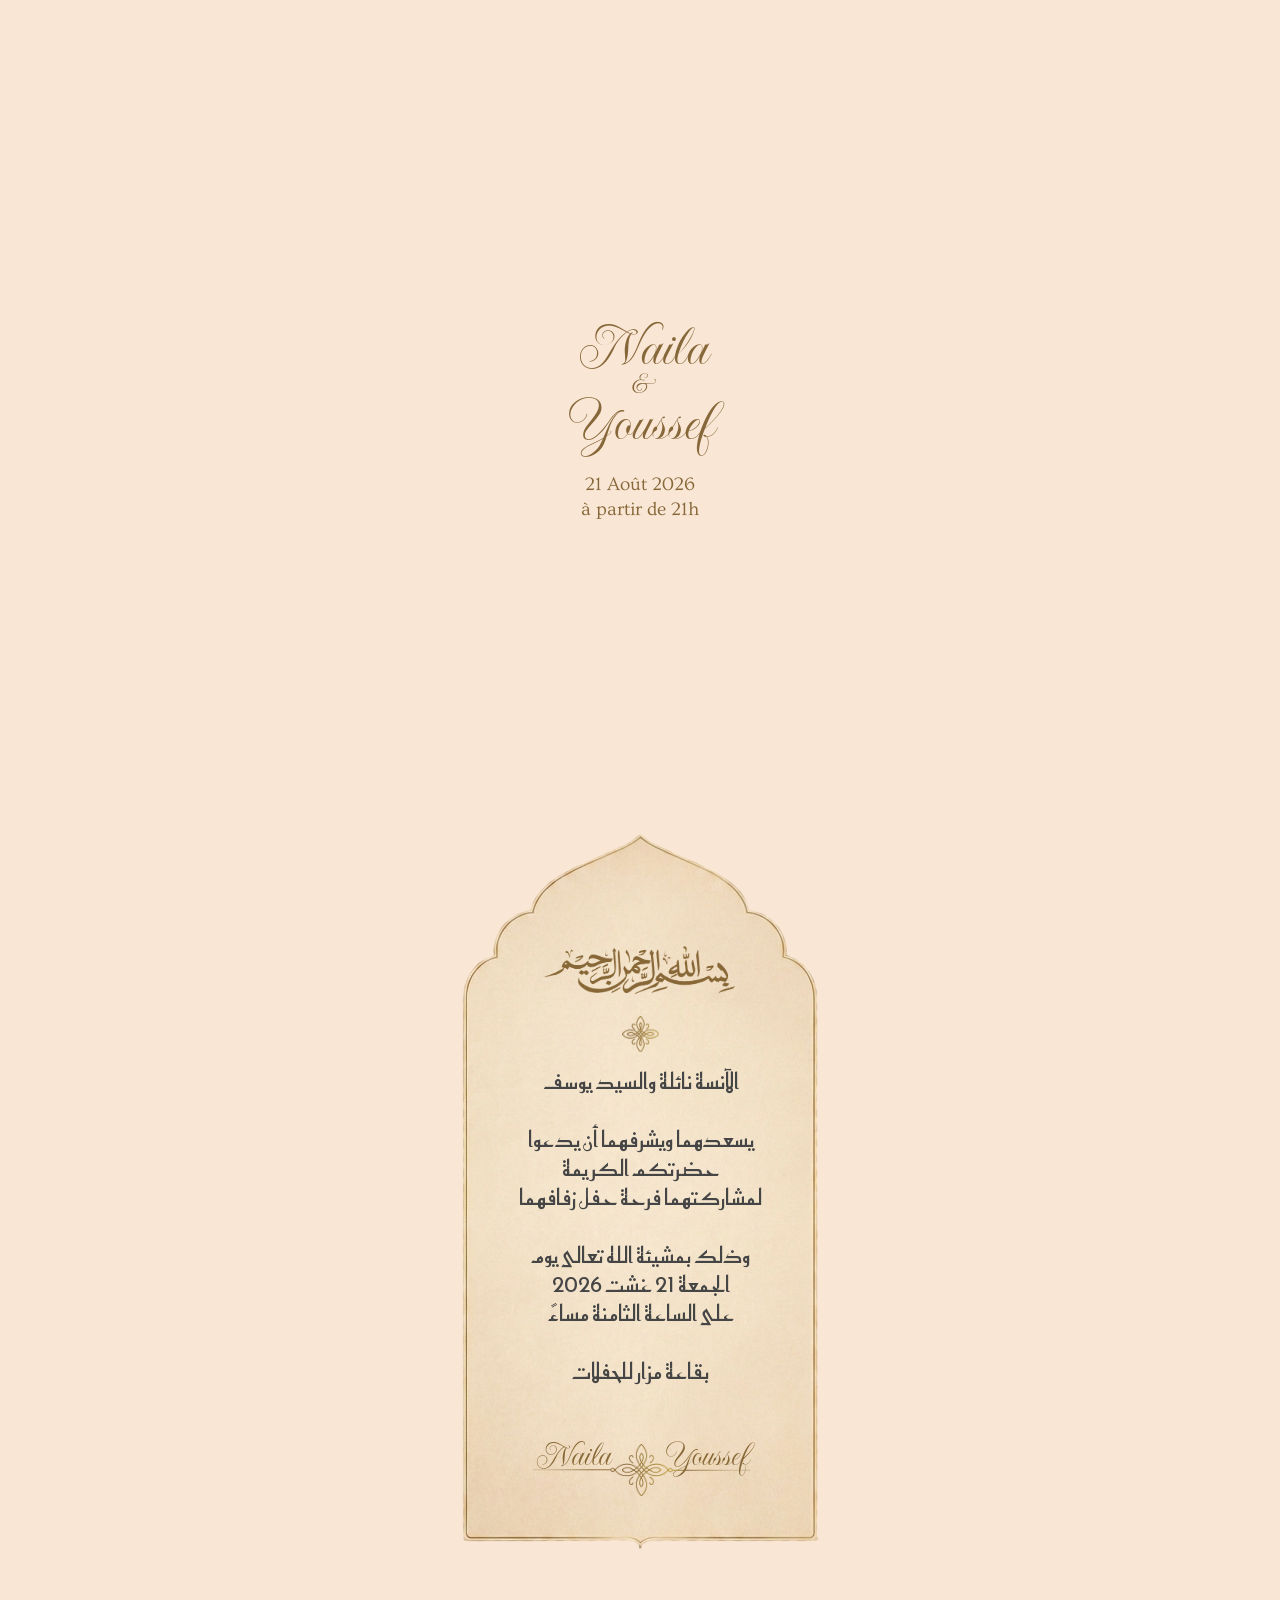
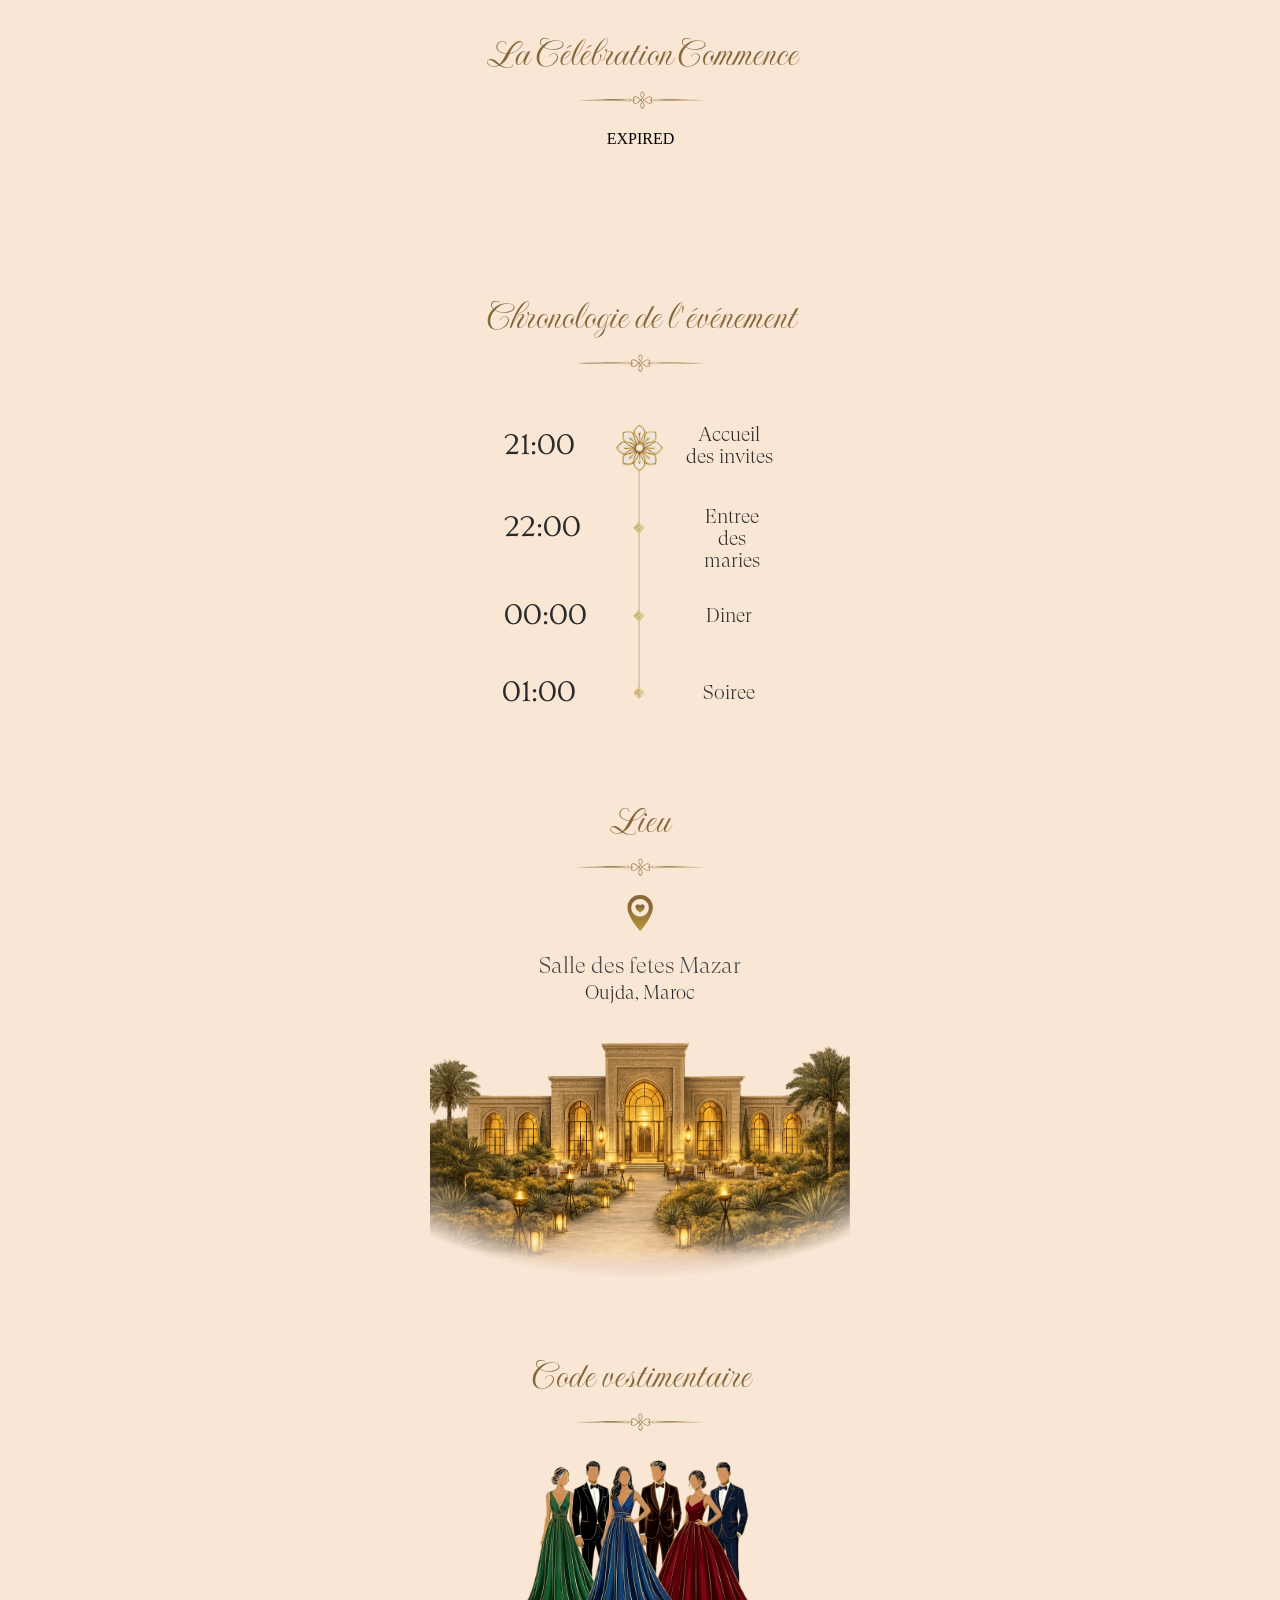
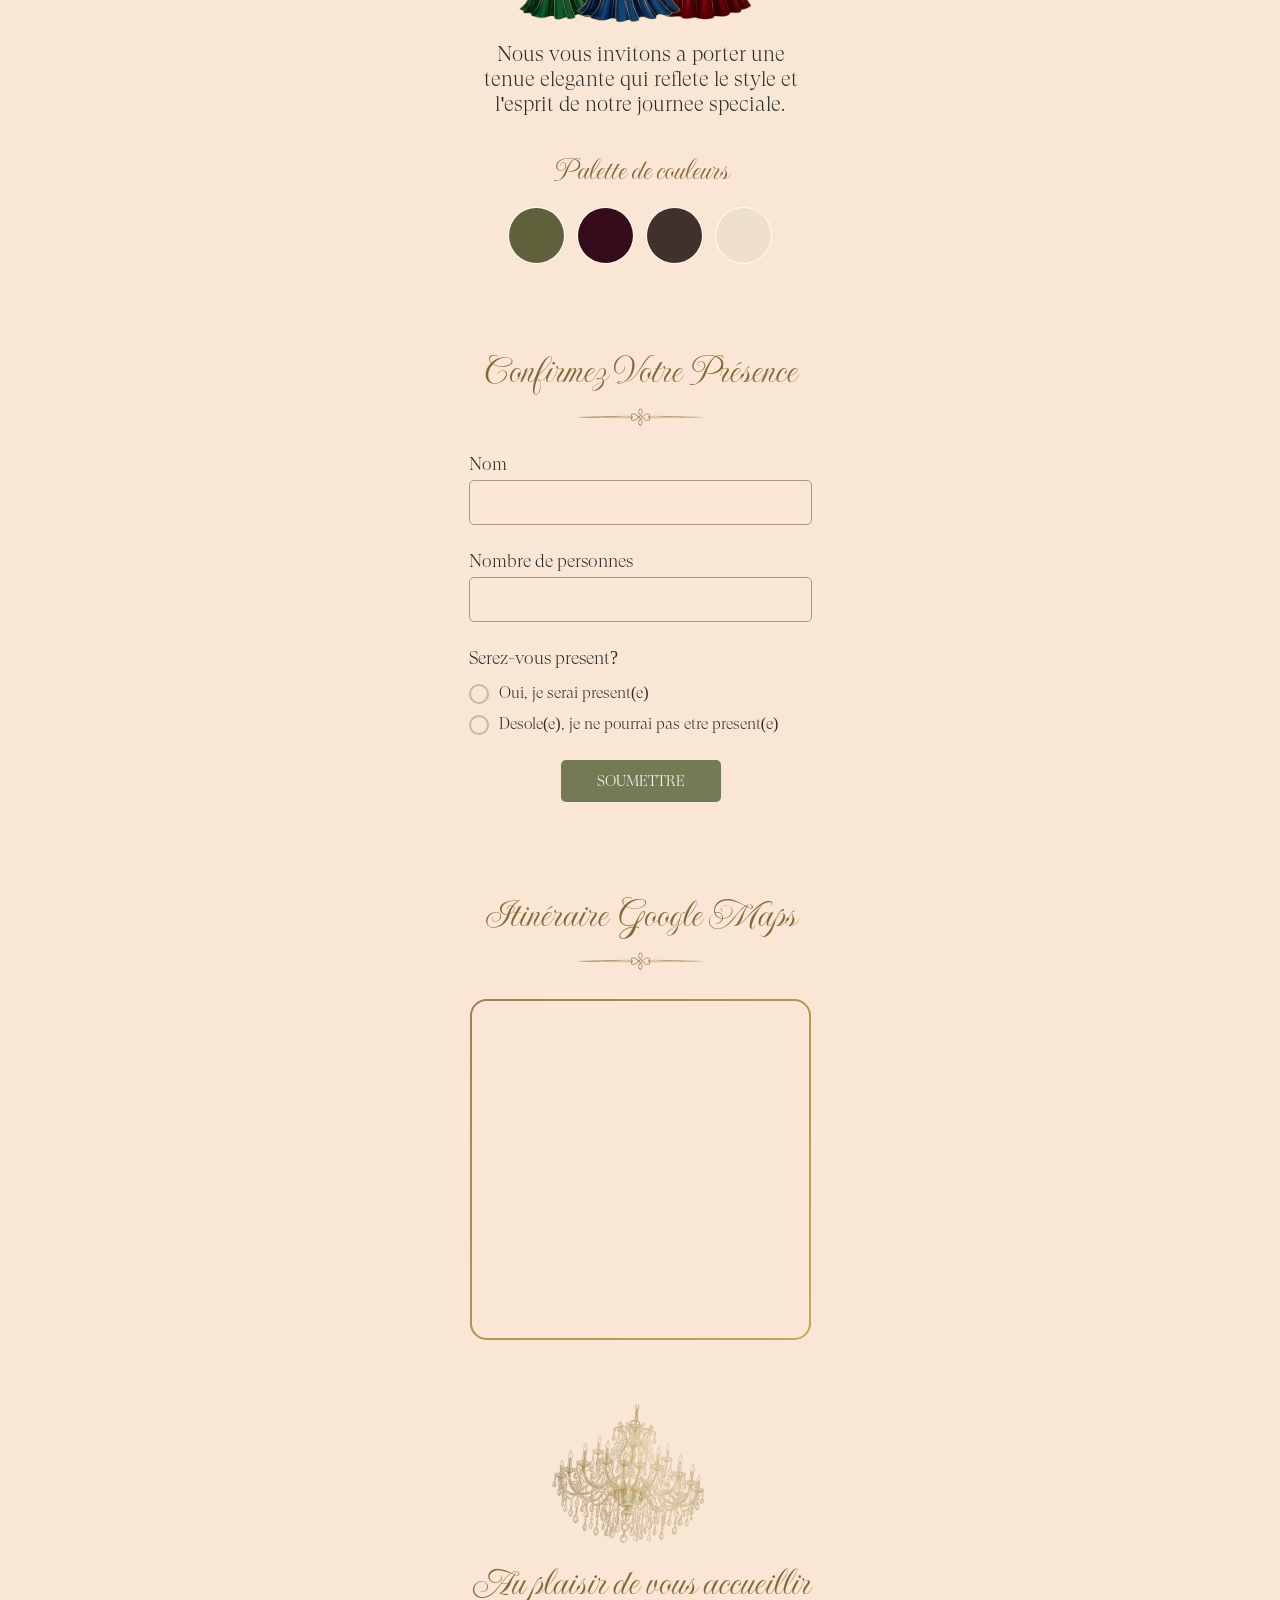
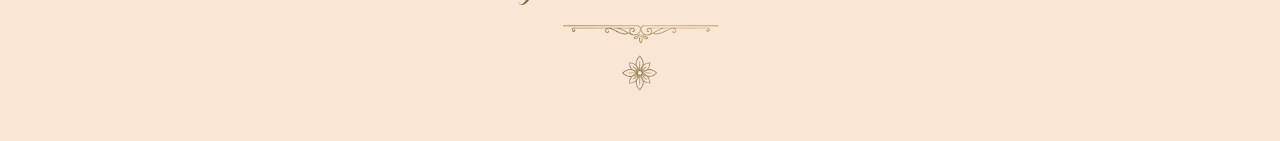
==== commit 74b17faf: "Update index.html to include Google Tag Manager for enhanced tracking and analytics" ====
--- a/index.html
+++ b/index.html
@@ -117,7 +117,7 @@
 }
 
 </style><style id="js-sbs-anim-trigger-styles">.js-sbs-anim-trigger_click { cursor: pointer; }</style><script src="chrome-extension://liecbddmkiiihnedobmlmillhodjkdmb/js/recordConsoleEvents.js"></script><link id="t-zero-form-errorbox-styles" href="./assets/css/tilda-zero-form-errorbox.min.css" rel="stylesheet" data-loaded="true"><link rel="stylesheet" href="./assets/css/custom.css" type="text/css">
-<!-- Google tag (gtag.js) --> <script async src="https://www.googletagmanager.com/gtag/js?id=G-6D1YWHN8NN"></script> <script>window.dataLayer=window.dataLayer||[];function gtag(){dataLayer.push(arguments);}gtag('js',new Date());gtag('config','G-6D1YWHN8NN');</script> </head> <body class="t-body" style="margin:0;"> <!--allrecords--> <div id="allrecords" class="t-records t-records__overflow-hidden" data-hook="blocks-collection-content-node" data-tilda-project-id="8424802" data-tilda-page-id="146067533" data-tilda-page-alias="blossomoud" data-tilda-formskey="5588e262e61cf2fc3985f22bf8424802" data-tilda-cookie="no" data-tilda-lazy="yes" data-tilda-root-zone="one" data-tilda-project-country="NL"> <div id="rec2339662043" class="r t-rec t-screenmax-980px" style="--zoom: 1;" data-animationappear="off" data-record-type="396" data-screen-max="980px"> <!-- T396 -->  <div class="t396"> <div class="t396__artboard rendered t396__artboard-fixed-no-bg" data-artboard-recid="2339662043" data-artboard-screens="320,480,640,960,1200" data-artboard-height="850" data-artboard-valign="center" data-artboard-upscale="grid" data-artboard-pos="absolute" data-artboard-fixed-need-js="y" data-artboard-height-res-320="850" data-artboard-proxy-min-offset-top="0" data-artboard-proxy-min-height="850" data-artboard-proxy-max-height="850"> <div class="t396__carrier" data-artboard-recid="2339662043"></div> <div class="t396__filter" data-artboard-recid="2339662043"></div> <div class="t396__elem tn-elem tn-elem__23396620431773848137949" data-elem-id="1773848137949" data-elem-type="image" data-field-top-value="25" data-field-left-value="421" data-field-height-value="800" data-field-width-value="867" data-field-axisy-value="top" data-field-axisx-value="left" data-field-container-value="grid" data-field-topunits-value="px" data-field-leftunits-value="px" data-field-heightunits-value="px" data-field-widthunits-value="px" data-animate-mobile="y" data-animate-sbs-event="click" data-animate-sbs-trgels="1773847037346" data-animate-sbs-loop="once" data-animate-sbs-opts="[{&#39;mx&#39;:0,&#39;my&#39;:0,&#39;sx&#39;:1,&#39;sy&#39;:1,&#39;op&#39;:1,&#39;ro&#39;:0,&#39;ti&#39;:0,&#39;ea&#39;:&#39;0&#39;,&#39;dt&#39;:0},{&#39;mx&#39;:559,&#39;my&#39;:0,&#39;sx&#39;:1,&#39;sy&#39;:1,&#39;op&#39;:1,&#39;ro&#39;:0,&#39;ti&#39;:2000,&#39;ea&#39;:&#39;0&#39;,&#39;dt&#39;:2500},{&#39;mx&#39;:559,&#39;my&#39;:0,&#39;sx&#39;:1,&#39;sy&#39;:1,&#39;op&#39;:0,&#39;ro&#39;:0,&#39;ti&#39;:500,&#39;ea&#39;:&#39;0&#39;,&#39;dt&#39;:0}]" data-field-filewidth-value="1195" data-field-fileheight-value="896" data-field-heightmode-value="fixed" data-field-top-res-320-value="83" data-field-left-res-320-value="-75" data-field-height-res-320-value="684" data-field-width-res-320-value="856" data-field-heightmode-res-320-value="fixed" data-field-left-res-480-value="55" data-field-height-res-480-value="800" data-field-heightmode-res-480-value="fixed" data-field-left-res-640-value="135" data-field-height-res-640-value="800" data-field-heightmode-res-640-value="fixed" data-field-left-res-960-value="295" data-field-height-res-960-value="800" data-field-heightmode-res-960-value="fixed" data-fields="img,width,filewidth,fileheight,top,left,container,axisx,axisy,widthunits,leftunits,topunits" style="left: 537.5px; top: 25px; width: 867px;">  <div class="tn-atom__sbs-anim-wrapper" style="display: inherit; width: inherit; height: inherit;" id="sbs-2339662043-1773848137949"><div class="tn-atom"> <img class="tn-atom__img t-img" data-original="./assets/img/tild6233-6433-4662-a437-316665346637-Gemini_Generated_Ima.png" src="./assets/img/Gemini_Generated_Ima.png" alt="" imgfield="tn_img_1773848137949"> </div></div></div> <div class="t396__elem tn-elem tn-elem__23396620431780755508216000001" data-elem-id="1780755508216000001" data-elem-type="image" data-field-top-value="25" data-field-left-value="-87" data-field-height-value="800" data-field-width-value="867" data-field-axisy-value="top" data-field-axisx-value="left" data-field-container-value="grid" data-field-topunits-value="px" data-field-leftunits-value="px" data-field-heightunits-value="px" data-field-widthunits-value="px" data-animate-mobile="y" data-animate-sbs-event="click" data-animate-sbs-trgels="1773847037346" data-animate-sbs-loop="once" data-animate-sbs-opts="[{&#39;mx&#39;:0,&#39;my&#39;:0,&#39;sx&#39;:1,&#39;sy&#39;:1,&#39;op&#39;:1,&#39;ro&#39;:0,&#39;ti&#39;:0,&#39;ea&#39;:&#39;0&#39;,&#39;dt&#39;:0},{&#39;mx&#39;:-559,&#39;my&#39;:0,&#39;sx&#39;:1,&#39;sy&#39;:1,&#39;op&#39;:1,&#39;ro&#39;:0,&#39;ti&#39;:2000,&#39;ea&#39;:&#39;0&#39;,&#39;dt&#39;:2500},{&#39;mx&#39;:-559,&#39;my&#39;:0,&#39;sx&#39;:1,&#39;sy&#39;:1,&#39;op&#39;:0,&#39;ro&#39;:0,&#39;ti&#39;:500,&#39;ea&#39;:&#39;0&#39;,&#39;dt&#39;:0}]" data-field-filewidth-value="1195" data-field-fileheight-value="896" data-field-heightmode-value="fixed" data-field-top-res-320-value="105" data-field-left-res-320-value="-475" data-field-height-res-320-value="640" data-field-width-res-320-value="856" data-field-heightmode-res-320-value="fixed" data-field-left-res-480-value="-441" data-field-height-res-480-value="800" data-field-heightmode-res-480-value="fixed" data-field-left-res-640-value="-360" data-field-height-res-640-value="800" data-field-heightmode-res-640-value="fixed" data-field-left-res-960-value="-205" data-field-height-res-960-value="800" data-field-heightmode-res-960-value="fixed" data-fields="img,width,filewidth,fileheight,top,left,container,axisx,axisy,widthunits,leftunits,topunits" style="left: 29.5px; top: 25px; width: 867px;">  <div class="tn-atom__sbs-anim-wrapper" style="display: inherit; width: inherit; height: inherit;" id="sbs-2339662043-1780755508216000001"><div class="tn-atom"> <img class="tn-atom__img t-img" data-original="./assets/img/tild6233-6433-4662-a437-316665346637-Gemini_Generated_Ima.png" src="./assets/img/Gemini_Generated_Ima.png" alt="" imgfield="tn_img_1780755508216000001"> </div></div></div> <div class="t396__elem tn-elem tn-elem__23396620431773847988093" data-elem-id="1773847988093" data-elem-type="image" data-field-top-value="221" data-field-left-value="100" data-field-height-value="785" data-field-width-value="1000" data-field-axisy-value="top" data-field-axisx-value="left" data-field-container-value="grid" data-field-topunits-value="px" data-field-leftunits-value="px" data-field-heightunits-value="px" data-field-widthunits-value="px" data-animate-mobile="y" data-animate-sbs-event="click" data-animate-sbs-trgels="1773847037346" data-animate-sbs-loop="once" data-animate-sbs-opts="[{&#39;mx&#39;:0,&#39;my&#39;:0,&#39;sx&#39;:1,&#39;sy&#39;:1,&#39;op&#39;:1,&#39;ro&#39;:0,&#39;ti&#39;:0,&#39;ea&#39;:&#39;0&#39;,&#39;dt&#39;:0},{&#39;mx&#39;:0,&#39;my&#39;:606,&#39;sx&#39;:1,&#39;sy&#39;:1,&#39;op&#39;:1,&#39;ro&#39;:0,&#39;ti&#39;:1500,&#39;ea&#39;:&#39;0&#39;,&#39;dt&#39;:2500}]" data-field-filewidth-value="1195" data-field-fileheight-value="896" data-field-heightmode-value="fixed" data-field-left-res-320-value="-247" data-field-height-res-320-value="787" data-field-width-res-320-value="815" data-field-heightmode-res-320-value="fixed" data-field-left-res-480-value="-265" data-field-height-res-480-value="785" data-field-heightmode-res-480-value="fixed" data-field-left-res-640-value="-185" data-field-height-res-640-value="785" data-field-heightmode-res-640-value="fixed" data-field-left-res-960-value="-25" data-field-height-res-960-value="785" data-field-heightmode-res-960-value="fixed" data-fields="img,width,filewidth,fileheight,top,left,container,axisx,axisy,widthunits,leftunits,topunits" style="left: 216.5px; top: 221px; width: 1000px;">  <div class="tn-atom__sbs-anim-wrapper" style="display: inherit; width: inherit; height: inherit;" id="sbs-2339662043-1773847988093"><div class="tn-atom"> <img class="tn-atom__img t-img" data-original="./assets/img/tild6233-6433-4662-a437-316665346637-Gemini_Generated_Ima.png" src="./assets/img/Gemini_Generated_Ima.png" alt="" imgfield="tn_img_1773847988093"> </div></div></div> <div class="t396__elem tn-elem tn-elem__23396620431773847892509" data-elem-id="1773847892509" data-elem-type="image" data-field-top-value="-98" data-field-left-value="105" data-field-height-value="583" data-field-width-value="991" data-field-axisy-value="top" data-field-axisx-value="left" data-field-container-value="grid" data-field-topunits-value="px" data-field-leftunits-value="px" data-field-heightunits-value="px" data-field-widthunits-value="px" data-animate-mobile="y" data-animate-sbs-event="click" data-animate-sbs-trgels="1773847037346" data-animate-sbs-loop="once" data-animate-sbs-opts="[{&#39;mx&#39;:0,&#39;my&#39;:0,&#39;sx&#39;:1,&#39;sy&#39;:1,&#39;op&#39;:1,&#39;ro&#39;:0,&#39;ti&#39;:0,&#39;ea&#39;:&#39;0&#39;,&#39;dt&#39;:0},{&#39;mx&#39;:0,&#39;my&#39;:-430,&#39;sx&#39;:1,&#39;sy&#39;:1,&#39;op&#39;:1,&#39;ro&#39;:0,&#39;ti&#39;:1500,&#39;ea&#39;:&#39;0&#39;,&#39;dt&#39;:2500}]" data-field-filewidth-value="1680" data-field-fileheight-value="1260" data-field-heightmode-value="fixed" data-field-top-res-320-value="-99" data-field-left-res-320-value="-244" data-field-height-res-320-value="569" data-field-width-res-320-value="807" data-field-heightmode-res-320-value="fixed" data-field-left-res-480-value="-255" data-field-height-res-480-value="598" data-field-width-res-480-value="992" data-field-heightmode-res-480-value="fixed" data-field-top-res-640-value="-116" data-field-left-res-640-value="-175" data-field-height-res-640-value="593" data-field-heightmode-res-640-value="fixed" data-field-top-res-960-value="-102" data-field-left-res-960-value="-15" data-field-height-res-960-value="586" data-field-heightmode-res-960-value="fixed" data-fields="img,width,filewidth,fileheight,top,left,container,axisx,axisy,widthunits,leftunits,topunits" style="left: 221.5px; top: -98px; width: 991px;">  <div class="tn-atom__sbs-anim-wrapper" style="display: inherit; width: inherit; height: inherit;" id="sbs-2339662043-1773847892509"><div class="tn-atom"> <img class="tn-atom__img t-img loaded" data-original="./assets/img/tild6364-3438-4161-b964-613234643831-623915249_2629494717.png" src="./assets/img/623915249_2629494717.png.webp" alt="" imgfield="tn_img_1773847892509"> </div></div></div> <div class="t396__elem tn-elem tn-elem__23396620431779615926470000001" data-elem-id="1779615926470000001" data-elem-type="image" data-field-top-value="510" data-field-left-value="506" data-field-height-value="45" data-field-width-value="188" data-field-axisy-value="top" data-field-axisx-value="left" data-field-container-value="grid" data-field-topunits-value="px" data-field-leftunits-value="px" data-field-heightunits-value="px" data-field-widthunits-value="px" data-animate-mobile="y" data-animate-sbs-event="click" data-animate-sbs-trgels="1773847037346" data-animate-sbs-loop="once" data-animate-sbs-opts="[{&#39;mx&#39;:0,&#39;my&#39;:0,&#39;sx&#39;:1,&#39;sy&#39;:1,&#39;op&#39;:1,&#39;ro&#39;:0,&#39;ti&#39;:0,&#39;ea&#39;:&#39;0&#39;,&#39;dt&#39;:0},{&#39;mx&#39;:0,&#39;my&#39;:0,&#39;sx&#39;:1,&#39;sy&#39;:1,&#39;op&#39;:0,&#39;ro&#39;:0,&#39;ti&#39;:1500,&#39;ea&#39;:&#39;0&#39;,&#39;dt&#39;:0}]" data-field-filewidth-value="995" data-field-fileheight-value="238" data-field-heightmode-value="hug" data-field-left-res-320-value="66" data-field-height-res-320-value="45" data-field-left-res-480-value="146" data-field-height-res-480-value="45" data-field-left-res-640-value="226" data-field-height-res-640-value="45" data-field-left-res-960-value="386" data-field-height-res-960-value="45" data-fields="img,width,filewidth,fileheight,top,left,container,axisx,axisy,widthunits,leftunits,topunits" style="left: 622.5px; top: 510px; width: 188px;">  <div class="tn-atom__sbs-anim-wrapper" style="display: inherit; width: inherit; height: inherit;" id="sbs-2339662043-1779615926470000001"><div class="tn-atom"> <img class="tn-atom__img t-img" data-original="./assets/img/tild6566-6361-4436-a235-323435366264-line_flower_1.png" src="./assets/img/line_flower_1.png" alt="" imgfield="tn_img_1779615926470000001"> </div></div></div> <div class="t396__elem tn-elem popup-enter tn-elem__23396620431773847037346 js-sbs-anim-trigger_click" data-elem-id="1773847037346" data-elem-type="image" data-field-top-value="310" data-field-left-value="520" data-field-height-value="160" data-field-width-value="160" data-field-axisy-value="top" data-field-axisx-value="left" data-field-container-value="grid" data-field-topunits-value="px" data-field-leftunits-value="px" data-field-heightunits-value="px" data-field-widthunits-value="px" data-animate-mobile="y" data-animate-sbs-event="click" data-animate-sbs-loop="once" data-animate-sbs-opts="[{&#39;mx&#39;:0,&#39;my&#39;:0,&#39;sx&#39;:1,&#39;sy&#39;:1,&#39;op&#39;:1,&#39;ro&#39;:0,&#39;ti&#39;:0,&#39;ea&#39;:&#39;0&#39;,&#39;dt&#39;:0},{&#39;mx&#39;:0,&#39;my&#39;:0,&#39;sx&#39;:1.22,&#39;sy&#39;:1.22,&#39;op&#39;:0,&#39;ro&#39;:0,&#39;ti&#39;:1500,&#39;ea&#39;:&#39;0&#39;,&#39;dt&#39;:1000}]" data-field-filewidth-value="1512" data-field-fileheight-value="1512" data-field-heightmode-value="hug" data-field-left-res-320-value="80" data-field-height-res-320-value="160" data-field-left-res-480-value="155" data-field-height-res-480-value="160" data-field-left-res-640-value="235" data-field-height-res-640-value="160" data-field-left-res-960-value="400" data-field-height-res-960-value="160" data-fields="img,width,filewidth,fileheight,top,left,container,axisx,axisy,widthunits,leftunits,topunits" style="left: 636.5px; top: 310px; width: 160px; pointer-events: none;">  <div class="tn-atom__sbs-anim-wrapper js-sbs-anim-trigger_click" style="display: inherit; width: inherit; height: inherit;" id="sbs-2339662043-1773847037346"><div class="tn-atom" style="pointer-events: auto;"> <img class="tn-atom__img t-img" data-original="./assets/img/tild3366-6538-4432-b138-323436663963-623915249_2629494717.png" src="./assets/img/623915249_2629494717.png" alt="" imgfield="tn_img_1773847037346"> </div></div></div> <div class="t396__elem tn-elem tn-elem__23396620431777183175514000099" data-elem-id="1777183175514000099" data-elem-type="text" data-field-top-value="565" data-field-left-value="320" data-field-height-value="31" data-field-width-value="560" data-field-axisy-value="top" data-field-axisx-value="left" data-field-container-value="grid" data-field-topunits-value="px" data-field-leftunits-value="px" data-field-heightunits-value="px" data-field-widthunits-value="px" data-animate-mobile="y" data-field-textfit-value="autoheight" data-field-fontsize-value="22" data-field-left-res-320-value="-118" data-field-left-res-480-value="-38" data-field-left-res-640-value="42" data-field-left-res-960-value="202" data-fields="top,left,width,height,container,axisx,axisy,widthunits,leftunits,topunits" style=""> <div class="tn-atom" id="perso-greeting" field="tn_text_1777183175514000099" style="--lh-px: 31px; line-height: 31px; font-size: 22px; font-family: 'newtemplate','Ovo',serif; color: #a3906c; text-align: center; display: none;"></div> </div> <div class="t396__elem tn-elem tn-elem__23396620431777183175514000001" data-elem-id="1777183175514000001" data-elem-type="text" data-field-top-value="468" data-field-left-value="492" data-field-height-value="31" data-field-width-value="217" data-field-axisy-value="top" data-field-axisx-value="left" data-field-container-value="grid" data-field-topunits-value="px" data-field-leftunits-value="px" data-field-heightunits-value="px" data-field-widthunits-value="px" data-animate-mobile="y" data-animate-sbs-event="click" data-animate-sbs-trgels="1773847037346" data-animate-sbs-loop="once" data-animate-sbs-opts="[{&#39;mx&#39;:0,&#39;my&#39;:0,&#39;sx&#39;:1,&#39;sy&#39;:1,&#39;op&#39;:1,&#39;ro&#39;:0,&#39;ti&#39;:0,&#39;ea&#39;:&#39;0&#39;,&#39;dt&#39;:0},{&#39;mx&#39;:0,&#39;my&#39;:0,&#39;sx&#39;:1,&#39;sy&#39;:1,&#39;op&#39;:0,&#39;ro&#39;:0,&#39;ti&#39;:1500,&#39;ea&#39;:&#39;0&#39;,&#39;dt&#39;:0}]" data-field-textfit-value="autoheight" data-field-fontsize-value="20" data-field-left-res-320-value="52" data-field-left-res-480-value="132" data-field-left-res-640-value="212" data-field-left-res-960-value="372" data-fields="top,left,width,height,container,axisx,axisy,widthunits,leftunits,topunits" style="top: 468px; left: 608.5px; width: 217px; height: auto;">  <div class="tn-atom__sbs-anim-wrapper" style="display: inherit; width: inherit; height: inherit;" id="sbs-2339662043-1777183175514000001"><div class="tn-atom" field="tn_text_1777183175514000001" style="--lh-px: 31px; line-height: 31px;">Appuyez pour ouvrir</div></div></div> </div> </div>  <!-- /T396 --> </div> <div id="rec2339662493" class="r t-rec t-screenmax-980px" style=" " data-animationappear="off" data-record-type="131" data-screen-max="980px"> <!-- T123 --> <div class="t123"> <div class="t-container_100 "> <div class="t-width t-width_100 "> <!-- nominify begin --> <!-- Hidden Audio --> <div style="display:none"> <audio id="invitation-audio" loop=""> <source src="./assets/media/music.mp3" type="audio/mp3">
+<!-- Google tag (gtag.js) --> <script async src="https://www.googletagmanager.com/gtag/js?id=G-6D1YWHN8NN"></script> <script>window.dataLayer=window.dataLayer||[];function gtag(){dataLayer.push(arguments);}gtag('js',new Date());var guestName=(new URLSearchParams(window.location.search).get('name')||'').trim()||'(direct)';gtag('set','user_properties',{guest_name:guestName});gtag('config','G-6D1YWHN8NN',{guest:guestName});gtag('event','invitation_visit',{guest:guestName});</script> </head> <body class="t-body" style="margin:0;"> <!--allrecords--> <div id="allrecords" class="t-records t-records__overflow-hidden" data-hook="blocks-collection-content-node" data-tilda-project-id="8424802" data-tilda-page-id="146067533" data-tilda-page-alias="blossomoud" data-tilda-formskey="5588e262e61cf2fc3985f22bf8424802" data-tilda-cookie="no" data-tilda-lazy="yes" data-tilda-root-zone="one" data-tilda-project-country="NL"> <div id="rec2339662043" class="r t-rec t-screenmax-980px" style="--zoom: 1;" data-animationappear="off" data-record-type="396" data-screen-max="980px"> <!-- T396 -->  <div class="t396"> <div class="t396__artboard rendered t396__artboard-fixed-no-bg" data-artboard-recid="2339662043" data-artboard-screens="320,480,640,960,1200" data-artboard-height="850" data-artboard-valign="center" data-artboard-upscale="grid" data-artboard-pos="absolute" data-artboard-fixed-need-js="y" data-artboard-height-res-320="850" data-artboard-proxy-min-offset-top="0" data-artboard-proxy-min-height="850" data-artboard-proxy-max-height="850"> <div class="t396__carrier" data-artboard-recid="2339662043"></div> <div class="t396__filter" data-artboard-recid="2339662043"></div> <div class="t396__elem tn-elem tn-elem__23396620431773848137949" data-elem-id="1773848137949" data-elem-type="image" data-field-top-value="25" data-field-left-value="421" data-field-height-value="800" data-field-width-value="867" data-field-axisy-value="top" data-field-axisx-value="left" data-field-container-value="grid" data-field-topunits-value="px" data-field-leftunits-value="px" data-field-heightunits-value="px" data-field-widthunits-value="px" data-animate-mobile="y" data-animate-sbs-event="click" data-animate-sbs-trgels="1773847037346" data-animate-sbs-loop="once" data-animate-sbs-opts="[{&#39;mx&#39;:0,&#39;my&#39;:0,&#39;sx&#39;:1,&#39;sy&#39;:1,&#39;op&#39;:1,&#39;ro&#39;:0,&#39;ti&#39;:0,&#39;ea&#39;:&#39;0&#39;,&#39;dt&#39;:0},{&#39;mx&#39;:559,&#39;my&#39;:0,&#39;sx&#39;:1,&#39;sy&#39;:1,&#39;op&#39;:1,&#39;ro&#39;:0,&#39;ti&#39;:2000,&#39;ea&#39;:&#39;0&#39;,&#39;dt&#39;:2500},{&#39;mx&#39;:559,&#39;my&#39;:0,&#39;sx&#39;:1,&#39;sy&#39;:1,&#39;op&#39;:0,&#39;ro&#39;:0,&#39;ti&#39;:500,&#39;ea&#39;:&#39;0&#39;,&#39;dt&#39;:0}]" data-field-filewidth-value="1195" data-field-fileheight-value="896" data-field-heightmode-value="fixed" data-field-top-res-320-value="83" data-field-left-res-320-value="-75" data-field-height-res-320-value="684" data-field-width-res-320-value="856" data-field-heightmode-res-320-value="fixed" data-field-left-res-480-value="55" data-field-height-res-480-value="800" data-field-heightmode-res-480-value="fixed" data-field-left-res-640-value="135" data-field-height-res-640-value="800" data-field-heightmode-res-640-value="fixed" data-field-left-res-960-value="295" data-field-height-res-960-value="800" data-field-heightmode-res-960-value="fixed" data-fields="img,width,filewidth,fileheight,top,left,container,axisx,axisy,widthunits,leftunits,topunits" style="left: 537.5px; top: 25px; width: 867px;">  <div class="tn-atom__sbs-anim-wrapper" style="display: inherit; width: inherit; height: inherit;" id="sbs-2339662043-1773848137949"><div class="tn-atom"> <img class="tn-atom__img t-img" data-original="./assets/img/tild6233-6433-4662-a437-316665346637-Gemini_Generated_Ima.png" src="./assets/img/Gemini_Generated_Ima.png" alt="" imgfield="tn_img_1773848137949"> </div></div></div> <div class="t396__elem tn-elem tn-elem__23396620431780755508216000001" data-elem-id="1780755508216000001" data-elem-type="image" data-field-top-value="25" data-field-left-value="-87" data-field-height-value="800" data-field-width-value="867" data-field-axisy-value="top" data-field-axisx-value="left" data-field-container-value="grid" data-field-topunits-value="px" data-field-leftunits-value="px" data-field-heightunits-value="px" data-field-widthunits-value="px" data-animate-mobile="y" data-animate-sbs-event="click" data-animate-sbs-trgels="1773847037346" data-animate-sbs-loop="once" data-animate-sbs-opts="[{&#39;mx&#39;:0,&#39;my&#39;:0,&#39;sx&#39;:1,&#39;sy&#39;:1,&#39;op&#39;:1,&#39;ro&#39;:0,&#39;ti&#39;:0,&#39;ea&#39;:&#39;0&#39;,&#39;dt&#39;:0},{&#39;mx&#39;:-559,&#39;my&#39;:0,&#39;sx&#39;:1,&#39;sy&#39;:1,&#39;op&#39;:1,&#39;ro&#39;:0,&#39;ti&#39;:2000,&#39;ea&#39;:&#39;0&#39;,&#39;dt&#39;:2500},{&#39;mx&#39;:-559,&#39;my&#39;:0,&#39;sx&#39;:1,&#39;sy&#39;:1,&#39;op&#39;:0,&#39;ro&#39;:0,&#39;ti&#39;:500,&#39;ea&#39;:&#39;0&#39;,&#39;dt&#39;:0}]" data-field-filewidth-value="1195" data-field-fileheight-value="896" data-field-heightmode-value="fixed" data-field-top-res-320-value="105" data-field-left-res-320-value="-475" data-field-height-res-320-value="640" data-field-width-res-320-value="856" data-field-heightmode-res-320-value="fixed" data-field-left-res-480-value="-441" data-field-height-res-480-value="800" data-field-heightmode-res-480-value="fixed" data-field-left-res-640-value="-360" data-field-height-res-640-value="800" data-field-heightmode-res-640-value="fixed" data-field-left-res-960-value="-205" data-field-height-res-960-value="800" data-field-heightmode-res-960-value="fixed" data-fields="img,width,filewidth,fileheight,top,left,container,axisx,axisy,widthunits,leftunits,topunits" style="left: 29.5px; top: 25px; width: 867px;">  <div class="tn-atom__sbs-anim-wrapper" style="display: inherit; width: inherit; height: inherit;" id="sbs-2339662043-1780755508216000001"><div class="tn-atom"> <img class="tn-atom__img t-img" data-original="./assets/img/tild6233-6433-4662-a437-316665346637-Gemini_Generated_Ima.png" src="./assets/img/Gemini_Generated_Ima.png" alt="" imgfield="tn_img_1780755508216000001"> </div></div></div> <div class="t396__elem tn-elem tn-elem__23396620431773847988093" data-elem-id="1773847988093" data-elem-type="image" data-field-top-value="221" data-field-left-value="100" data-field-height-value="785" data-field-width-value="1000" data-field-axisy-value="top" data-field-axisx-value="left" data-field-container-value="grid" data-field-topunits-value="px" data-field-leftunits-value="px" data-field-heightunits-value="px" data-field-widthunits-value="px" data-animate-mobile="y" data-animate-sbs-event="click" data-animate-sbs-trgels="1773847037346" data-animate-sbs-loop="once" data-animate-sbs-opts="[{&#39;mx&#39;:0,&#39;my&#39;:0,&#39;sx&#39;:1,&#39;sy&#39;:1,&#39;op&#39;:1,&#39;ro&#39;:0,&#39;ti&#39;:0,&#39;ea&#39;:&#39;0&#39;,&#39;dt&#39;:0},{&#39;mx&#39;:0,&#39;my&#39;:606,&#39;sx&#39;:1,&#39;sy&#39;:1,&#39;op&#39;:1,&#39;ro&#39;:0,&#39;ti&#39;:1500,&#39;ea&#39;:&#39;0&#39;,&#39;dt&#39;:2500}]" data-field-filewidth-value="1195" data-field-fileheight-value="896" data-field-heightmode-value="fixed" data-field-left-res-320-value="-247" data-field-height-res-320-value="787" data-field-width-res-320-value="815" data-field-heightmode-res-320-value="fixed" data-field-left-res-480-value="-265" data-field-height-res-480-value="785" data-field-heightmode-res-480-value="fixed" data-field-left-res-640-value="-185" data-field-height-res-640-value="785" data-field-heightmode-res-640-value="fixed" data-field-left-res-960-value="-25" data-field-height-res-960-value="785" data-field-heightmode-res-960-value="fixed" data-fields="img,width,filewidth,fileheight,top,left,container,axisx,axisy,widthunits,leftunits,topunits" style="left: 216.5px; top: 221px; width: 1000px;">  <div class="tn-atom__sbs-anim-wrapper" style="display: inherit; width: inherit; height: inherit;" id="sbs-2339662043-1773847988093"><div class="tn-atom"> <img class="tn-atom__img t-img" data-original="./assets/img/tild6233-6433-4662-a437-316665346637-Gemini_Generated_Ima.png" src="./assets/img/Gemini_Generated_Ima.png" alt="" imgfield="tn_img_1773847988093"> </div></div></div> <div class="t396__elem tn-elem tn-elem__23396620431773847892509" data-elem-id="1773847892509" data-elem-type="image" data-field-top-value="-98" data-field-left-value="105" data-field-height-value="583" data-field-width-value="991" data-field-axisy-value="top" data-field-axisx-value="left" data-field-container-value="grid" data-field-topunits-value="px" data-field-leftunits-value="px" data-field-heightunits-value="px" data-field-widthunits-value="px" data-animate-mobile="y" data-animate-sbs-event="click" data-animate-sbs-trgels="1773847037346" data-animate-sbs-loop="once" data-animate-sbs-opts="[{&#39;mx&#39;:0,&#39;my&#39;:0,&#39;sx&#39;:1,&#39;sy&#39;:1,&#39;op&#39;:1,&#39;ro&#39;:0,&#39;ti&#39;:0,&#39;ea&#39;:&#39;0&#39;,&#39;dt&#39;:0},{&#39;mx&#39;:0,&#39;my&#39;:-430,&#39;sx&#39;:1,&#39;sy&#39;:1,&#39;op&#39;:1,&#39;ro&#39;:0,&#39;ti&#39;:1500,&#39;ea&#39;:&#39;0&#39;,&#39;dt&#39;:2500}]" data-field-filewidth-value="1680" data-field-fileheight-value="1260" data-field-heightmode-value="fixed" data-field-top-res-320-value="-99" data-field-left-res-320-value="-244" data-field-height-res-320-value="569" data-field-width-res-320-value="807" data-field-heightmode-res-320-value="fixed" data-field-left-res-480-value="-255" data-field-height-res-480-value="598" data-field-width-res-480-value="992" data-field-heightmode-res-480-value="fixed" data-field-top-res-640-value="-116" data-field-left-res-640-value="-175" data-field-height-res-640-value="593" data-field-heightmode-res-640-value="fixed" data-field-top-res-960-value="-102" data-field-left-res-960-value="-15" data-field-height-res-960-value="586" data-field-heightmode-res-960-value="fixed" data-fields="img,width,filewidth,fileheight,top,left,container,axisx,axisy,widthunits,leftunits,topunits" style="left: 221.5px; top: -98px; width: 991px;">  <div class="tn-atom__sbs-anim-wrapper" style="display: inherit; width: inherit; height: inherit;" id="sbs-2339662043-1773847892509"><div class="tn-atom"> <img class="tn-atom__img t-img loaded" data-original="./assets/img/tild6364-3438-4161-b964-613234643831-623915249_2629494717.png" src="./assets/img/623915249_2629494717.png.webp" alt="" imgfield="tn_img_1773847892509"> </div></div></div> <div class="t396__elem tn-elem tn-elem__23396620431779615926470000001" data-elem-id="1779615926470000001" data-elem-type="image" data-field-top-value="510" data-field-left-value="506" data-field-height-value="45" data-field-width-value="188" data-field-axisy-value="top" data-field-axisx-value="left" data-field-container-value="grid" data-field-topunits-value="px" data-field-leftunits-value="px" data-field-heightunits-value="px" data-field-widthunits-value="px" data-animate-mobile="y" data-animate-sbs-event="click" data-animate-sbs-trgels="1773847037346" data-animate-sbs-loop="once" data-animate-sbs-opts="[{&#39;mx&#39;:0,&#39;my&#39;:0,&#39;sx&#39;:1,&#39;sy&#39;:1,&#39;op&#39;:1,&#39;ro&#39;:0,&#39;ti&#39;:0,&#39;ea&#39;:&#39;0&#39;,&#39;dt&#39;:0},{&#39;mx&#39;:0,&#39;my&#39;:0,&#39;sx&#39;:1,&#39;sy&#39;:1,&#39;op&#39;:0,&#39;ro&#39;:0,&#39;ti&#39;:1500,&#39;ea&#39;:&#39;0&#39;,&#39;dt&#39;:0}]" data-field-filewidth-value="995" data-field-fileheight-value="238" data-field-heightmode-value="hug" data-field-left-res-320-value="66" data-field-height-res-320-value="45" data-field-left-res-480-value="146" data-field-height-res-480-value="45" data-field-left-res-640-value="226" data-field-height-res-640-value="45" data-field-left-res-960-value="386" data-field-height-res-960-value="45" data-fields="img,width,filewidth,fileheight,top,left,container,axisx,axisy,widthunits,leftunits,topunits" style="left: 622.5px; top: 510px; width: 188px;">  <div class="tn-atom__sbs-anim-wrapper" style="display: inherit; width: inherit; height: inherit;" id="sbs-2339662043-1779615926470000001"><div class="tn-atom"> <img class="tn-atom__img t-img" data-original="./assets/img/tild6566-6361-4436-a235-323435366264-line_flower_1.png" src="./assets/img/line_flower_1.png" alt="" imgfield="tn_img_1779615926470000001"> </div></div></div> <div class="t396__elem tn-elem popup-enter tn-elem__23396620431773847037346 js-sbs-anim-trigger_click" data-elem-id="1773847037346" data-elem-type="image" data-field-top-value="310" data-field-left-value="520" data-field-height-value="160" data-field-width-value="160" data-field-axisy-value="top" data-field-axisx-value="left" data-field-container-value="grid" data-field-topunits-value="px" data-field-leftunits-value="px" data-field-heightunits-value="px" data-field-widthunits-value="px" data-animate-mobile="y" data-animate-sbs-event="click" data-animate-sbs-loop="once" data-animate-sbs-opts="[{&#39;mx&#39;:0,&#39;my&#39;:0,&#39;sx&#39;:1,&#39;sy&#39;:1,&#39;op&#39;:1,&#39;ro&#39;:0,&#39;ti&#39;:0,&#39;ea&#39;:&#39;0&#39;,&#39;dt&#39;:0},{&#39;mx&#39;:0,&#39;my&#39;:0,&#39;sx&#39;:1.22,&#39;sy&#39;:1.22,&#39;op&#39;:0,&#39;ro&#39;:0,&#39;ti&#39;:1500,&#39;ea&#39;:&#39;0&#39;,&#39;dt&#39;:1000}]" data-field-filewidth-value="1512" data-field-fileheight-value="1512" data-field-heightmode-value="hug" data-field-left-res-320-value="80" data-field-height-res-320-value="160" data-field-left-res-480-value="155" data-field-height-res-480-value="160" data-field-left-res-640-value="235" data-field-height-res-640-value="160" data-field-left-res-960-value="400" data-field-height-res-960-value="160" data-fields="img,width,filewidth,fileheight,top,left,container,axisx,axisy,widthunits,leftunits,topunits" style="left: 636.5px; top: 310px; width: 160px; pointer-events: none;">  <div class="tn-atom__sbs-anim-wrapper js-sbs-anim-trigger_click" style="display: inherit; width: inherit; height: inherit;" id="sbs-2339662043-1773847037346"><div class="tn-atom" style="pointer-events: auto;"> <img class="tn-atom__img t-img" data-original="./assets/img/tild3366-6538-4432-b138-323436663963-623915249_2629494717.png" src="./assets/img/623915249_2629494717.png" alt="" imgfield="tn_img_1773847037346"> </div></div></div> <div class="t396__elem tn-elem tn-elem__23396620431777183175514000099" data-elem-id="1777183175514000099" data-elem-type="text" data-field-top-value="565" data-field-left-value="320" data-field-height-value="31" data-field-width-value="560" data-field-axisy-value="top" data-field-axisx-value="left" data-field-container-value="grid" data-field-topunits-value="px" data-field-leftunits-value="px" data-field-heightunits-value="px" data-field-widthunits-value="px" data-animate-mobile="y" data-field-textfit-value="autoheight" data-field-fontsize-value="22" data-field-left-res-320-value="-118" data-field-left-res-480-value="-38" data-field-left-res-640-value="42" data-field-left-res-960-value="202" data-fields="top,left,width,height,container,axisx,axisy,widthunits,leftunits,topunits" style=""> <div class="tn-atom" id="perso-greeting" field="tn_text_1777183175514000099" style="--lh-px: 31px; line-height: 31px; font-size: 22px; font-family: 'newtemplate','Ovo',serif; color: #a3906c; text-align: center; display: none;"></div> </div> <div class="t396__elem tn-elem tn-elem__23396620431777183175514000001" data-elem-id="1777183175514000001" data-elem-type="text" data-field-top-value="468" data-field-left-value="492" data-field-height-value="31" data-field-width-value="217" data-field-axisy-value="top" data-field-axisx-value="left" data-field-container-value="grid" data-field-topunits-value="px" data-field-leftunits-value="px" data-field-heightunits-value="px" data-field-widthunits-value="px" data-animate-mobile="y" data-animate-sbs-event="click" data-animate-sbs-trgels="1773847037346" data-animate-sbs-loop="once" data-animate-sbs-opts="[{&#39;mx&#39;:0,&#39;my&#39;:0,&#39;sx&#39;:1,&#39;sy&#39;:1,&#39;op&#39;:1,&#39;ro&#39;:0,&#39;ti&#39;:0,&#39;ea&#39;:&#39;0&#39;,&#39;dt&#39;:0},{&#39;mx&#39;:0,&#39;my&#39;:0,&#39;sx&#39;:1,&#39;sy&#39;:1,&#39;op&#39;:0,&#39;ro&#39;:0,&#39;ti&#39;:1500,&#39;ea&#39;:&#39;0&#39;,&#39;dt&#39;:0}]" data-field-textfit-value="autoheight" data-field-fontsize-value="20" data-field-left-res-320-value="52" data-field-left-res-480-value="132" data-field-left-res-640-value="212" data-field-left-res-960-value="372" data-fields="top,left,width,height,container,axisx,axisy,widthunits,leftunits,topunits" style="top: 468px; left: 608.5px; width: 217px; height: auto;">  <div class="tn-atom__sbs-anim-wrapper" style="display: inherit; width: inherit; height: inherit;" id="sbs-2339662043-1777183175514000001"><div class="tn-atom" field="tn_text_1777183175514000001" style="--lh-px: 31px; line-height: 31px;">Appuyez pour ouvrir</div></div></div> </div> </div>  <!-- /T396 --> </div> <div id="rec2339662493" class="r t-rec t-screenmax-980px" style=" " data-animationappear="off" data-record-type="131" data-screen-max="980px"> <!-- T123 --> <div class="t123"> <div class="t-container_100 "> <div class="t-width t-width_100 "> <!-- nominify begin --> <!-- Hidden Audio --> <div style="display:none"> <audio id="invitation-audio" loop=""> <source src="./assets/media/music.mp3" type="audio/mp3">
     Votre navigateur ne prend pas en charge l'élément audio.
   </audio> </div> <!-- Floating Play/Pause Button --> <div id="audio-control" style="
   position: fixed;
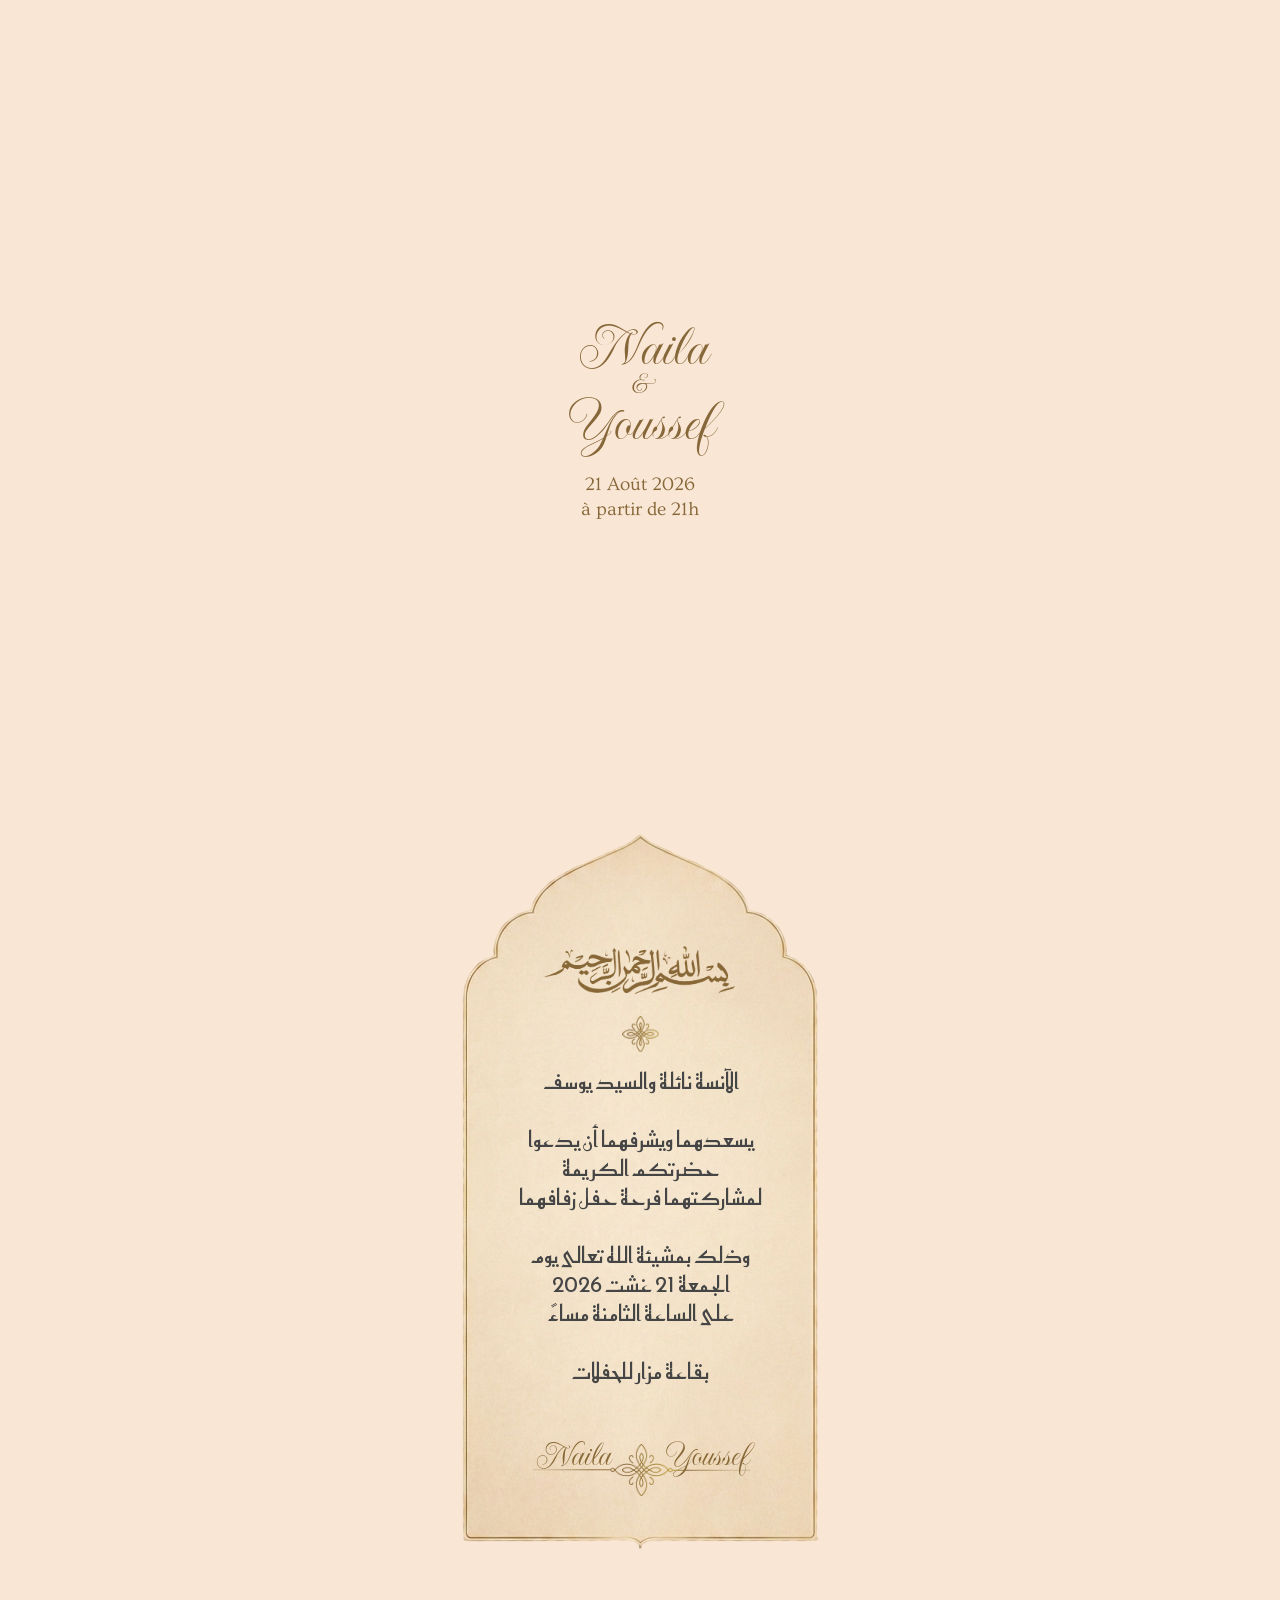
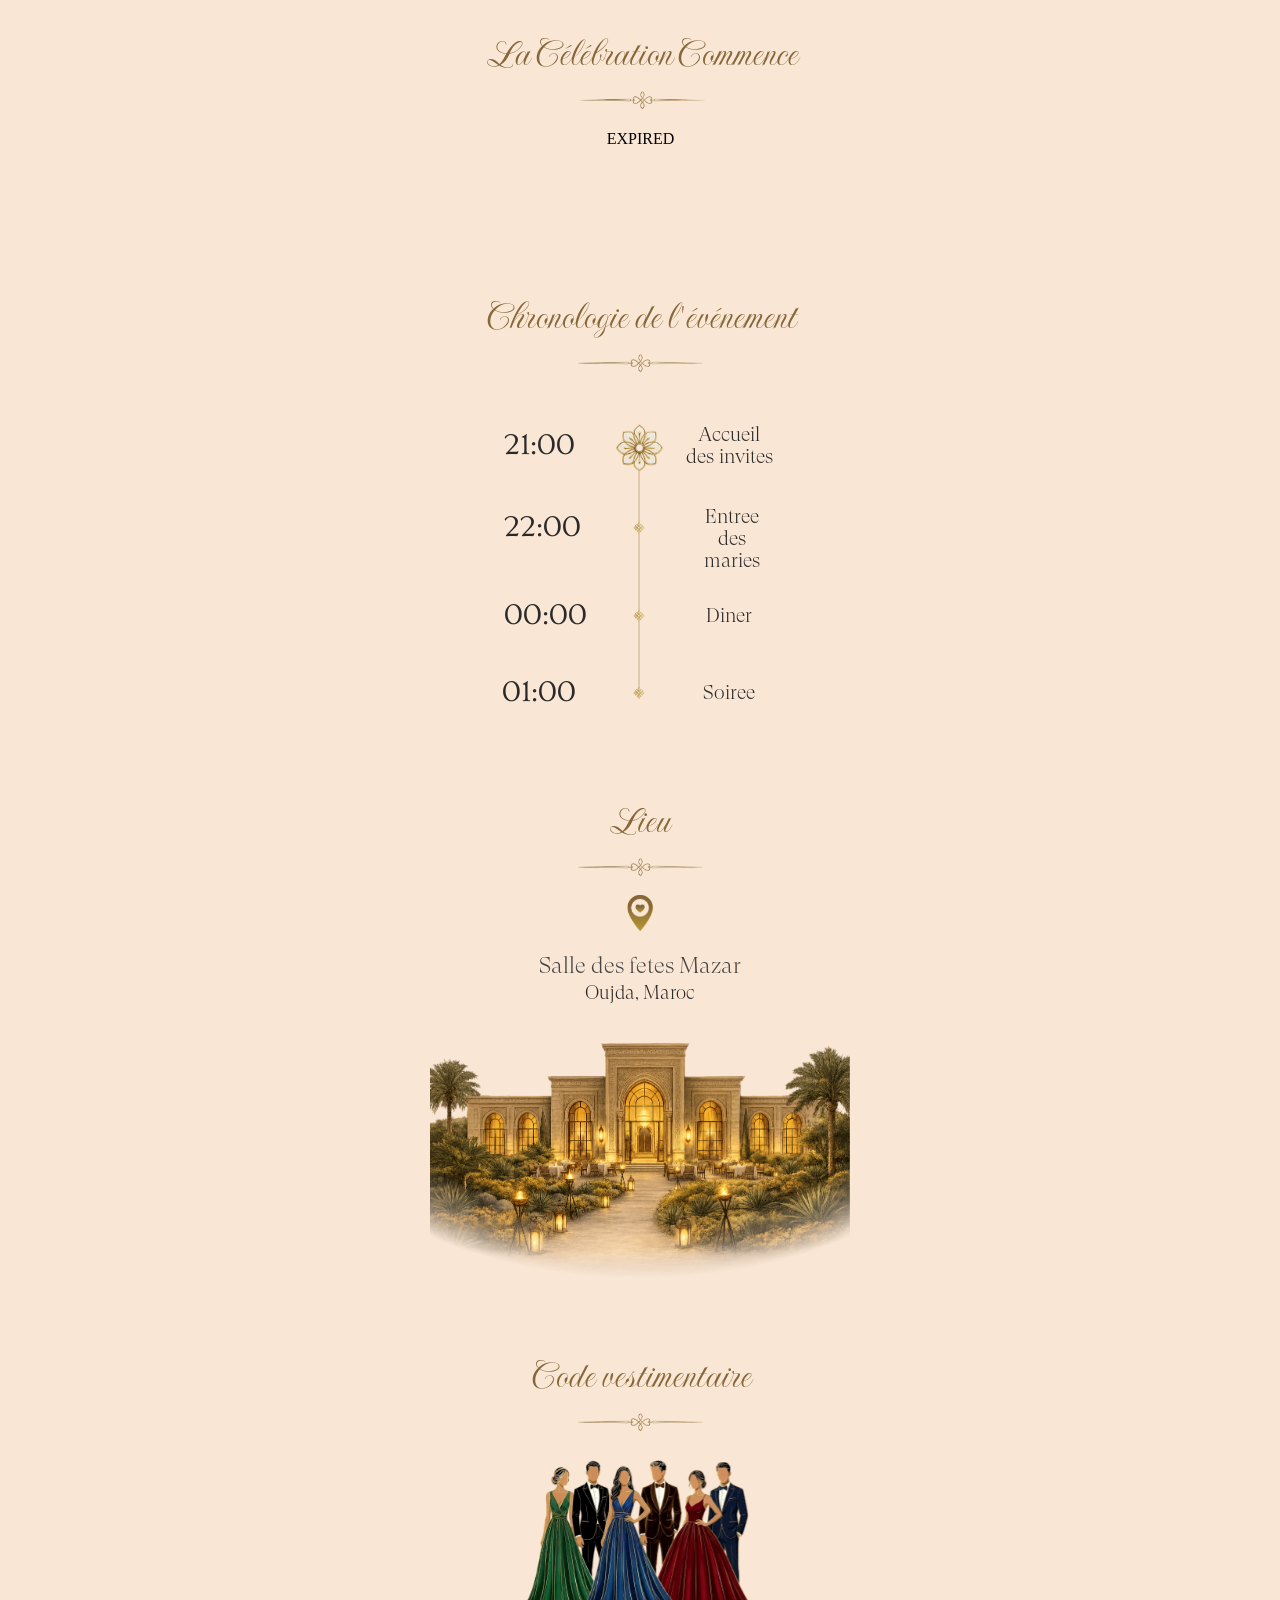
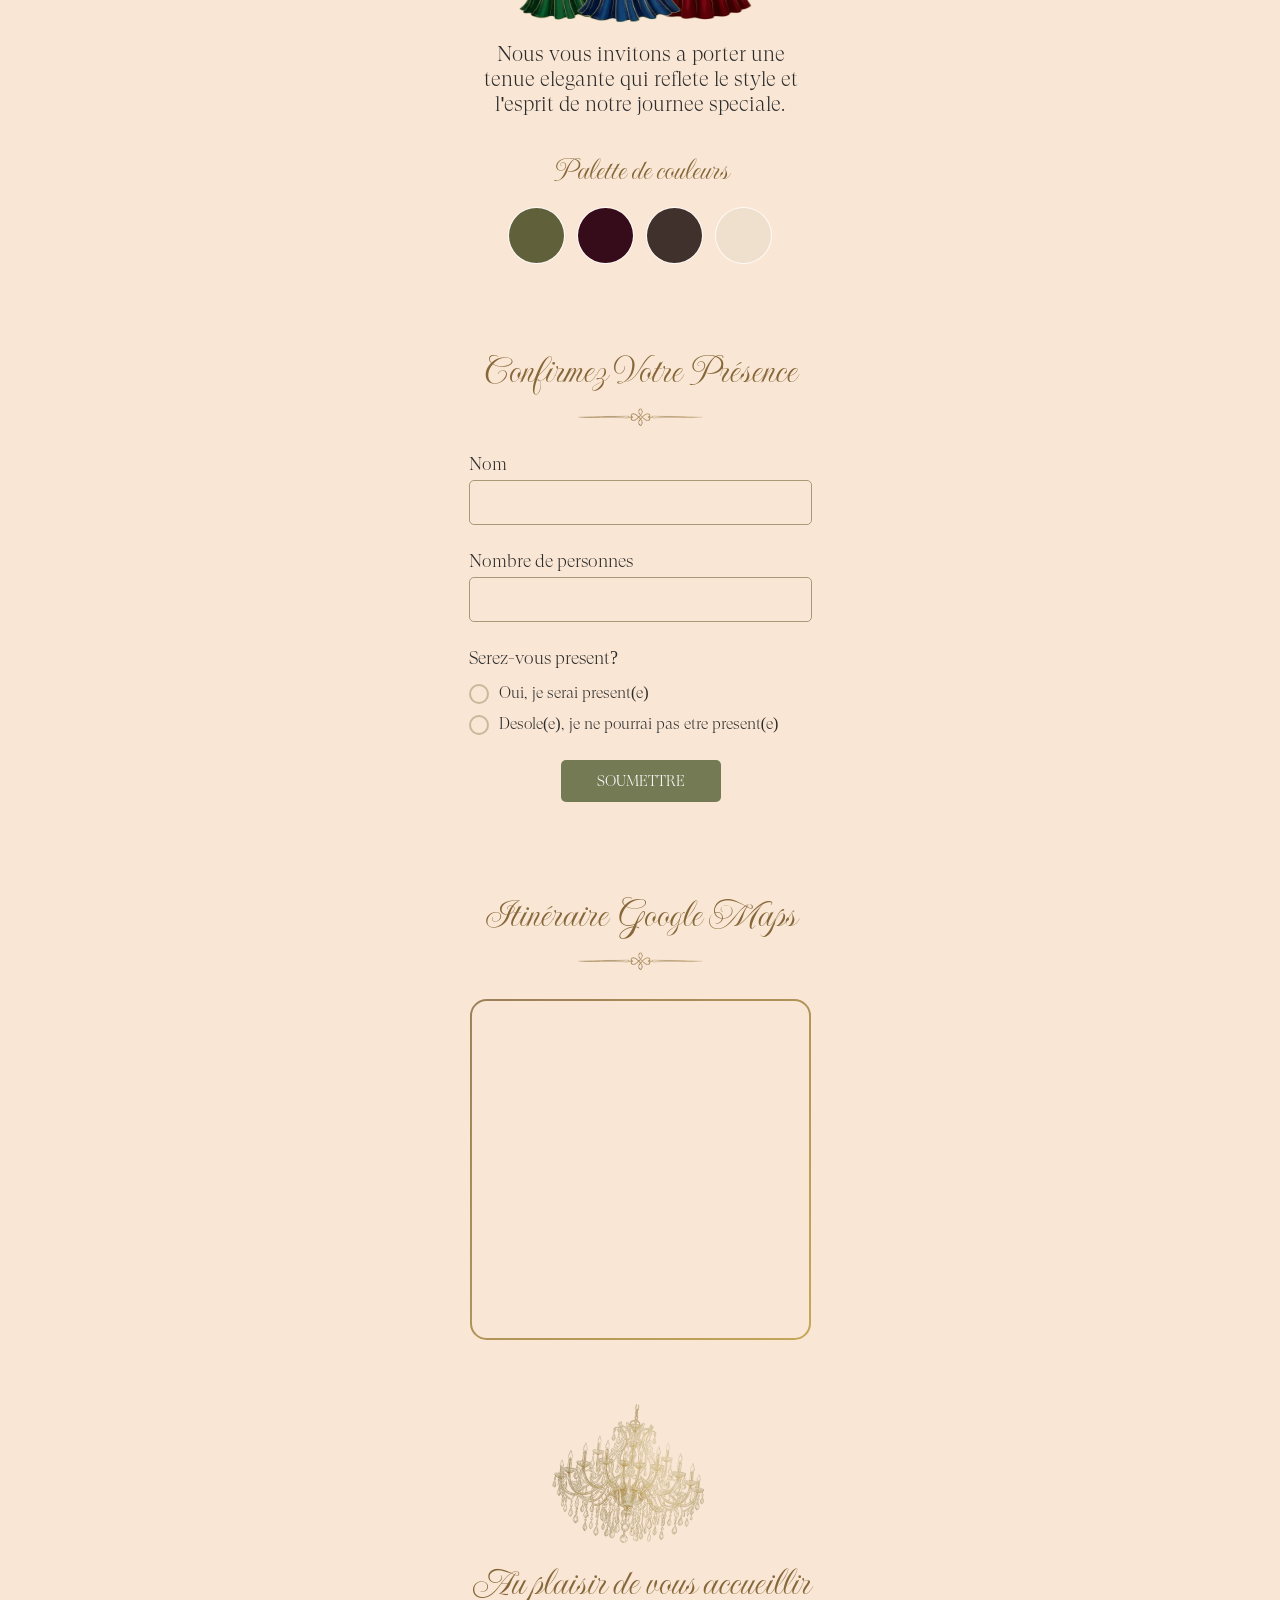
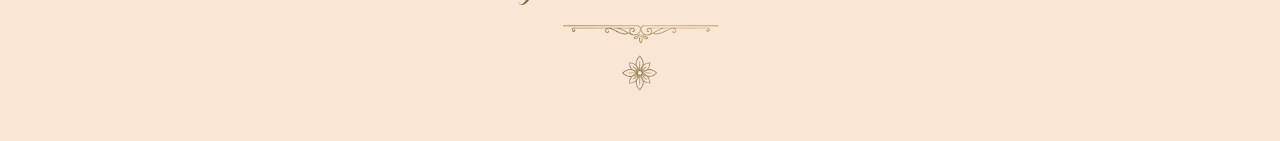
==== commit 55f83ed6: "Update index.html to implement click-triggered animations for images, enhancing user interaction and" ====
--- a/index.html
+++ b/index.html
@@ -117,7 +117,15 @@
 }
 
 </style><style id="js-sbs-anim-trigger-styles">.js-sbs-anim-trigger_click { cursor: pointer; }</style><script src="chrome-extension://liecbddmkiiihnedobmlmillhodjkdmb/js/recordConsoleEvents.js"></script><link id="t-zero-form-errorbox-styles" href="./assets/css/tilda-zero-form-errorbox.min.css" rel="stylesheet" data-loaded="true"><link rel="stylesheet" href="./assets/css/custom.css" type="text/css">
-<!-- Google tag (gtag.js) --> <script async src="https://www.googletagmanager.com/gtag/js?id=G-6D1YWHN8NN"></script> <script>window.dataLayer=window.dataLayer||[];function gtag(){dataLayer.push(arguments);}gtag('js',new Date());var guestName=(new URLSearchParams(window.location.search).get('name')||'').trim()||'(direct)';gtag('set','user_properties',{guest_name:guestName});gtag('config','G-6D1YWHN8NN',{guest:guestName});gtag('event','invitation_visit',{guest:guestName});</script> </head> <body class="t-body" style="margin:0;"> <!--allrecords--> <div id="allrecords" class="t-records t-records__overflow-hidden" data-hook="blocks-collection-content-node" data-tilda-project-id="8424802" data-tilda-page-id="146067533" data-tilda-page-alias="blossomoud" data-tilda-formskey="5588e262e61cf2fc3985f22bf8424802" data-tilda-cookie="no" data-tilda-lazy="yes" data-tilda-root-zone="one" data-tilda-project-country="NL"> <div id="rec2339662043" class="r t-rec t-screenmax-980px" style="--zoom: 1;" data-animationappear="off" data-record-type="396" data-screen-max="980px"> <!-- T396 -->  <div class="t396"> <div class="t396__artboard rendered t396__artboard-fixed-no-bg" data-artboard-recid="2339662043" data-artboard-screens="320,480,640,960,1200" data-artboard-height="850" data-artboard-valign="center" data-artboard-upscale="grid" data-artboard-pos="absolute" data-artboard-fixed-need-js="y" data-artboard-height-res-320="850" data-artboard-proxy-min-offset-top="0" data-artboard-proxy-min-height="850" data-artboard-proxy-max-height="850"> <div class="t396__carrier" data-artboard-recid="2339662043"></div> <div class="t396__filter" data-artboard-recid="2339662043"></div> <div class="t396__elem tn-elem tn-elem__23396620431773848137949" data-elem-id="1773848137949" data-elem-type="image" data-field-top-value="25" data-field-left-value="421" data-field-height-value="800" data-field-width-value="867" data-field-axisy-value="top" data-field-axisx-value="left" data-field-container-value="grid" data-field-topunits-value="px" data-field-leftunits-value="px" data-field-heightunits-value="px" data-field-widthunits-value="px" data-animate-mobile="y" data-animate-sbs-event="click" data-animate-sbs-trgels="1773847037346" data-animate-sbs-loop="once" data-animate-sbs-opts="[{&#39;mx&#39;:0,&#39;my&#39;:0,&#39;sx&#39;:1,&#39;sy&#39;:1,&#39;op&#39;:1,&#39;ro&#39;:0,&#39;ti&#39;:0,&#39;ea&#39;:&#39;0&#39;,&#39;dt&#39;:0},{&#39;mx&#39;:559,&#39;my&#39;:0,&#39;sx&#39;:1,&#39;sy&#39;:1,&#39;op&#39;:1,&#39;ro&#39;:0,&#39;ti&#39;:2000,&#39;ea&#39;:&#39;0&#39;,&#39;dt&#39;:2500},{&#39;mx&#39;:559,&#39;my&#39;:0,&#39;sx&#39;:1,&#39;sy&#39;:1,&#39;op&#39;:0,&#39;ro&#39;:0,&#39;ti&#39;:500,&#39;ea&#39;:&#39;0&#39;,&#39;dt&#39;:0}]" data-field-filewidth-value="1195" data-field-fileheight-value="896" data-field-heightmode-value="fixed" data-field-top-res-320-value="83" data-field-left-res-320-value="-75" data-field-height-res-320-value="684" data-field-width-res-320-value="856" data-field-heightmode-res-320-value="fixed" data-field-left-res-480-value="55" data-field-height-res-480-value="800" data-field-heightmode-res-480-value="fixed" data-field-left-res-640-value="135" data-field-height-res-640-value="800" data-field-heightmode-res-640-value="fixed" data-field-left-res-960-value="295" data-field-height-res-960-value="800" data-field-heightmode-res-960-value="fixed" data-fields="img,width,filewidth,fileheight,top,left,container,axisx,axisy,widthunits,leftunits,topunits" style="left: 537.5px; top: 25px; width: 867px;">  <div class="tn-atom__sbs-anim-wrapper" style="display: inherit; width: inherit; height: inherit;" id="sbs-2339662043-1773848137949"><div class="tn-atom"> <img class="tn-atom__img t-img" data-original="./assets/img/tild6233-6433-4662-a437-316665346637-Gemini_Generated_Ima.png" src="./assets/img/Gemini_Generated_Ima.png" alt="" imgfield="tn_img_1773848137949"> </div></div></div> <div class="t396__elem tn-elem tn-elem__23396620431780755508216000001" data-elem-id="1780755508216000001" data-elem-type="image" data-field-top-value="25" data-field-left-value="-87" data-field-height-value="800" data-field-width-value="867" data-field-axisy-value="top" data-field-axisx-value="left" data-field-container-value="grid" data-field-topunits-value="px" data-field-leftunits-value="px" data-field-heightunits-value="px" data-field-widthunits-value="px" data-animate-mobile="y" data-animate-sbs-event="click" data-animate-sbs-trgels="1773847037346" data-animate-sbs-loop="once" data-animate-sbs-opts="[{&#39;mx&#39;:0,&#39;my&#39;:0,&#39;sx&#39;:1,&#39;sy&#39;:1,&#39;op&#39;:1,&#39;ro&#39;:0,&#39;ti&#39;:0,&#39;ea&#39;:&#39;0&#39;,&#39;dt&#39;:0},{&#39;mx&#39;:-559,&#39;my&#39;:0,&#39;sx&#39;:1,&#39;sy&#39;:1,&#39;op&#39;:1,&#39;ro&#39;:0,&#39;ti&#39;:2000,&#39;ea&#39;:&#39;0&#39;,&#39;dt&#39;:2500},{&#39;mx&#39;:-559,&#39;my&#39;:0,&#39;sx&#39;:1,&#39;sy&#39;:1,&#39;op&#39;:0,&#39;ro&#39;:0,&#39;ti&#39;:500,&#39;ea&#39;:&#39;0&#39;,&#39;dt&#39;:0}]" data-field-filewidth-value="1195" data-field-fileheight-value="896" data-field-heightmode-value="fixed" data-field-top-res-320-value="105" data-field-left-res-320-value="-475" data-field-height-res-320-value="640" data-field-width-res-320-value="856" data-field-heightmode-res-320-value="fixed" data-field-left-res-480-value="-441" data-field-height-res-480-value="800" data-field-heightmode-res-480-value="fixed" data-field-left-res-640-value="-360" data-field-height-res-640-value="800" data-field-heightmode-res-640-value="fixed" data-field-left-res-960-value="-205" data-field-height-res-960-value="800" data-field-heightmode-res-960-value="fixed" data-fields="img,width,filewidth,fileheight,top,left,container,axisx,axisy,widthunits,leftunits,topunits" style="left: 29.5px; top: 25px; width: 867px;">  <div class="tn-atom__sbs-anim-wrapper" style="display: inherit; width: inherit; height: inherit;" id="sbs-2339662043-1780755508216000001"><div class="tn-atom"> <img class="tn-atom__img t-img" data-original="./assets/img/tild6233-6433-4662-a437-316665346637-Gemini_Generated_Ima.png" src="./assets/img/Gemini_Generated_Ima.png" alt="" imgfield="tn_img_1780755508216000001"> </div></div></div> <div class="t396__elem tn-elem tn-elem__23396620431773847988093" data-elem-id="1773847988093" data-elem-type="image" data-field-top-value="221" data-field-left-value="100" data-field-height-value="785" data-field-width-value="1000" data-field-axisy-value="top" data-field-axisx-value="left" data-field-container-value="grid" data-field-topunits-value="px" data-field-leftunits-value="px" data-field-heightunits-value="px" data-field-widthunits-value="px" data-animate-mobile="y" data-animate-sbs-event="click" data-animate-sbs-trgels="1773847037346" data-animate-sbs-loop="once" data-animate-sbs-opts="[{&#39;mx&#39;:0,&#39;my&#39;:0,&#39;sx&#39;:1,&#39;sy&#39;:1,&#39;op&#39;:1,&#39;ro&#39;:0,&#39;ti&#39;:0,&#39;ea&#39;:&#39;0&#39;,&#39;dt&#39;:0},{&#39;mx&#39;:0,&#39;my&#39;:606,&#39;sx&#39;:1,&#39;sy&#39;:1,&#39;op&#39;:1,&#39;ro&#39;:0,&#39;ti&#39;:1500,&#39;ea&#39;:&#39;0&#39;,&#39;dt&#39;:2500}]" data-field-filewidth-value="1195" data-field-fileheight-value="896" data-field-heightmode-value="fixed" data-field-left-res-320-value="-247" data-field-height-res-320-value="787" data-field-width-res-320-value="815" data-field-heightmode-res-320-value="fixed" data-field-left-res-480-value="-265" data-field-height-res-480-value="785" data-field-heightmode-res-480-value="fixed" data-field-left-res-640-value="-185" data-field-height-res-640-value="785" data-field-heightmode-res-640-value="fixed" data-field-left-res-960-value="-25" data-field-height-res-960-value="785" data-field-heightmode-res-960-value="fixed" data-fields="img,width,filewidth,fileheight,top,left,container,axisx,axisy,widthunits,leftunits,topunits" style="left: 216.5px; top: 221px; width: 1000px;">  <div class="tn-atom__sbs-anim-wrapper" style="display: inherit; width: inherit; height: inherit;" id="sbs-2339662043-1773847988093"><div class="tn-atom"> <img class="tn-atom__img t-img" data-original="./assets/img/tild6233-6433-4662-a437-316665346637-Gemini_Generated_Ima.png" src="./assets/img/Gemini_Generated_Ima.png" alt="" imgfield="tn_img_1773847988093"> </div></div></div> <div class="t396__elem tn-elem tn-elem__23396620431773847892509" data-elem-id="1773847892509" data-elem-type="image" data-field-top-value="-98" data-field-left-value="105" data-field-height-value="583" data-field-width-value="991" data-field-axisy-value="top" data-field-axisx-value="left" data-field-container-value="grid" data-field-topunits-value="px" data-field-leftunits-value="px" data-field-heightunits-value="px" data-field-widthunits-value="px" data-animate-mobile="y" data-animate-sbs-event="click" data-animate-sbs-trgels="1773847037346" data-animate-sbs-loop="once" data-animate-sbs-opts="[{&#39;mx&#39;:0,&#39;my&#39;:0,&#39;sx&#39;:1,&#39;sy&#39;:1,&#39;op&#39;:1,&#39;ro&#39;:0,&#39;ti&#39;:0,&#39;ea&#39;:&#39;0&#39;,&#39;dt&#39;:0},{&#39;mx&#39;:0,&#39;my&#39;:-430,&#39;sx&#39;:1,&#39;sy&#39;:1,&#39;op&#39;:1,&#39;ro&#39;:0,&#39;ti&#39;:1500,&#39;ea&#39;:&#39;0&#39;,&#39;dt&#39;:2500}]" data-field-filewidth-value="1680" data-field-fileheight-value="1260" data-field-heightmode-value="fixed" data-field-top-res-320-value="-99" data-field-left-res-320-value="-244" data-field-height-res-320-value="569" data-field-width-res-320-value="807" data-field-heightmode-res-320-value="fixed" data-field-left-res-480-value="-255" data-field-height-res-480-value="598" data-field-width-res-480-value="992" data-field-heightmode-res-480-value="fixed" data-field-top-res-640-value="-116" data-field-left-res-640-value="-175" data-field-height-res-640-value="593" data-field-heightmode-res-640-value="fixed" data-field-top-res-960-value="-102" data-field-left-res-960-value="-15" data-field-height-res-960-value="586" data-field-heightmode-res-960-value="fixed" data-fields="img,width,filewidth,fileheight,top,left,container,axisx,axisy,widthunits,leftunits,topunits" style="left: 221.5px; top: -98px; width: 991px;">  <div class="tn-atom__sbs-anim-wrapper" style="display: inherit; width: inherit; height: inherit;" id="sbs-2339662043-1773847892509"><div class="tn-atom"> <img class="tn-atom__img t-img loaded" data-original="./assets/img/tild6364-3438-4161-b964-613234643831-623915249_2629494717.png" src="./assets/img/623915249_2629494717.png.webp" alt="" imgfield="tn_img_1773847892509"> </div></div></div> <div class="t396__elem tn-elem tn-elem__23396620431779615926470000001" data-elem-id="1779615926470000001" data-elem-type="image" data-field-top-value="510" data-field-left-value="506" data-field-height-value="45" data-field-width-value="188" data-field-axisy-value="top" data-field-axisx-value="left" data-field-container-value="grid" data-field-topunits-value="px" data-field-leftunits-value="px" data-field-heightunits-value="px" data-field-widthunits-value="px" data-animate-mobile="y" data-animate-sbs-event="click" data-animate-sbs-trgels="1773847037346" data-animate-sbs-loop="once" data-animate-sbs-opts="[{&#39;mx&#39;:0,&#39;my&#39;:0,&#39;sx&#39;:1,&#39;sy&#39;:1,&#39;op&#39;:1,&#39;ro&#39;:0,&#39;ti&#39;:0,&#39;ea&#39;:&#39;0&#39;,&#39;dt&#39;:0},{&#39;mx&#39;:0,&#39;my&#39;:0,&#39;sx&#39;:1,&#39;sy&#39;:1,&#39;op&#39;:0,&#39;ro&#39;:0,&#39;ti&#39;:1500,&#39;ea&#39;:&#39;0&#39;,&#39;dt&#39;:0}]" data-field-filewidth-value="995" data-field-fileheight-value="238" data-field-heightmode-value="hug" data-field-left-res-320-value="66" data-field-height-res-320-value="45" data-field-left-res-480-value="146" data-field-height-res-480-value="45" data-field-left-res-640-value="226" data-field-height-res-640-value="45" data-field-left-res-960-value="386" data-field-height-res-960-value="45" data-fields="img,width,filewidth,fileheight,top,left,container,axisx,axisy,widthunits,leftunits,topunits" style="left: 622.5px; top: 510px; width: 188px;">  <div class="tn-atom__sbs-anim-wrapper" style="display: inherit; width: inherit; height: inherit;" id="sbs-2339662043-1779615926470000001"><div class="tn-atom"> <img class="tn-atom__img t-img" data-original="./assets/img/tild6566-6361-4436-a235-323435366264-line_flower_1.png" src="./assets/img/line_flower_1.png" alt="" imgfield="tn_img_1779615926470000001"> </div></div></div> <div class="t396__elem tn-elem popup-enter tn-elem__23396620431773847037346 js-sbs-anim-trigger_click" data-elem-id="1773847037346" data-elem-type="image" data-field-top-value="310" data-field-left-value="520" data-field-height-value="160" data-field-width-value="160" data-field-axisy-value="top" data-field-axisx-value="left" data-field-container-value="grid" data-field-topunits-value="px" data-field-leftunits-value="px" data-field-heightunits-value="px" data-field-widthunits-value="px" data-animate-mobile="y" data-animate-sbs-event="click" data-animate-sbs-loop="once" data-animate-sbs-opts="[{&#39;mx&#39;:0,&#39;my&#39;:0,&#39;sx&#39;:1,&#39;sy&#39;:1,&#39;op&#39;:1,&#39;ro&#39;:0,&#39;ti&#39;:0,&#39;ea&#39;:&#39;0&#39;,&#39;dt&#39;:0},{&#39;mx&#39;:0,&#39;my&#39;:0,&#39;sx&#39;:1.22,&#39;sy&#39;:1.22,&#39;op&#39;:0,&#39;ro&#39;:0,&#39;ti&#39;:1500,&#39;ea&#39;:&#39;0&#39;,&#39;dt&#39;:1000}]" data-field-filewidth-value="1512" data-field-fileheight-value="1512" data-field-heightmode-value="hug" data-field-left-res-320-value="80" data-field-height-res-320-value="160" data-field-left-res-480-value="155" data-field-height-res-480-value="160" data-field-left-res-640-value="235" data-field-height-res-640-value="160" data-field-left-res-960-value="400" data-field-height-res-960-value="160" data-fields="img,width,filewidth,fileheight,top,left,container,axisx,axisy,widthunits,leftunits,topunits" style="left: 636.5px; top: 310px; width: 160px; pointer-events: none;">  <div class="tn-atom__sbs-anim-wrapper js-sbs-anim-trigger_click" style="display: inherit; width: inherit; height: inherit;" id="sbs-2339662043-1773847037346"><div class="tn-atom" style="pointer-events: auto;"> <img class="tn-atom__img t-img" data-original="./assets/img/tild3366-6538-4432-b138-323436663963-623915249_2629494717.png" src="./assets/img/623915249_2629494717.png" alt="" imgfield="tn_img_1773847037346"> </div></div></div> <div class="t396__elem tn-elem tn-elem__23396620431777183175514000099" data-elem-id="1777183175514000099" data-elem-type="text" data-field-top-value="565" data-field-left-value="320" data-field-height-value="31" data-field-width-value="560" data-field-axisy-value="top" data-field-axisx-value="left" data-field-container-value="grid" data-field-topunits-value="px" data-field-leftunits-value="px" data-field-heightunits-value="px" data-field-widthunits-value="px" data-animate-mobile="y" data-field-textfit-value="autoheight" data-field-fontsize-value="22" data-field-left-res-320-value="-118" data-field-left-res-480-value="-38" data-field-left-res-640-value="42" data-field-left-res-960-value="202" data-fields="top,left,width,height,container,axisx,axisy,widthunits,leftunits,topunits" style=""> <div class="tn-atom" id="perso-greeting" field="tn_text_1777183175514000099" style="--lh-px: 31px; line-height: 31px; font-size: 22px; font-family: 'newtemplate','Ovo',serif; color: #a3906c; text-align: center; display: none;"></div> </div> <div class="t396__elem tn-elem tn-elem__23396620431777183175514000001" data-elem-id="1777183175514000001" data-elem-type="text" data-field-top-value="468" data-field-left-value="492" data-field-height-value="31" data-field-width-value="217" data-field-axisy-value="top" data-field-axisx-value="left" data-field-container-value="grid" data-field-topunits-value="px" data-field-leftunits-value="px" data-field-heightunits-value="px" data-field-widthunits-value="px" data-animate-mobile="y" data-animate-sbs-event="click" data-animate-sbs-trgels="1773847037346" data-animate-sbs-loop="once" data-animate-sbs-opts="[{&#39;mx&#39;:0,&#39;my&#39;:0,&#39;sx&#39;:1,&#39;sy&#39;:1,&#39;op&#39;:1,&#39;ro&#39;:0,&#39;ti&#39;:0,&#39;ea&#39;:&#39;0&#39;,&#39;dt&#39;:0},{&#39;mx&#39;:0,&#39;my&#39;:0,&#39;sx&#39;:1,&#39;sy&#39;:1,&#39;op&#39;:0,&#39;ro&#39;:0,&#39;ti&#39;:1500,&#39;ea&#39;:&#39;0&#39;,&#39;dt&#39;:0}]" data-field-textfit-value="autoheight" data-field-fontsize-value="20" data-field-left-res-320-value="52" data-field-left-res-480-value="132" data-field-left-res-640-value="212" data-field-left-res-960-value="372" data-fields="top,left,width,height,container,axisx,axisy,widthunits,leftunits,topunits" style="top: 468px; left: 608.5px; width: 217px; height: auto;">  <div class="tn-atom__sbs-anim-wrapper" style="display: inherit; width: inherit; height: inherit;" id="sbs-2339662043-1777183175514000001"><div class="tn-atom" field="tn_text_1777183175514000001" style="--lh-px: 31px; line-height: 31px;">Appuyez pour ouvrir</div></div></div> </div> </div>  <!-- /T396 --> </div> <div id="rec2339662493" class="r t-rec t-screenmax-980px" style=" " data-animationappear="off" data-record-type="131" data-screen-max="980px"> <!-- T123 --> <div class="t123"> <div class="t-container_100 "> <div class="t-width t-width_100 "> <!-- nominify begin --> <!-- Hidden Audio --> <div style="display:none"> <audio id="invitation-audio" loop=""> <source src="./assets/media/music.mp3" type="audio/mp3">
+<!-- Google tag (gtag.js) --> <script async src="https://www.googletagmanager.com/gtag/js?id=G-6D1YWHN8NN"></script> <script>window.dataLayer=window.dataLayer||[];function gtag(){dataLayer.push(arguments);}gtag('js',new Date());var guestName=(new URLSearchParams(window.location.search).get('name')||'').trim()||'(direct)';gtag('set','user_properties',{guest_name:guestName});gtag('config','G-6D1YWHN8NN',{guest:guestName});gtag('event','invitation_visit',{guest:guestName});</script> <!-- PostHog --> <script>
+    !function(t,e){var o,n,p,r;e.__SV||(window.posthog && window.posthog.__loaded)||(window.posthog=e,e._i=[],e.init=function(i,s,a){function g(t,e){var o=e.split(".");2==o.length&&(t=t[o[0]],e=o[1]),t[e]=function(){t.push([e].concat(Array.prototype.slice.call(arguments,0)))}}(p=t.createElement("script")).type="text/javascript",p.crossOrigin="anonymous",p.async=!0,p.src=s.api_host.replace(".i.posthog.com","-assets.i.posthog.com")+"/static/array.js",(r=t.getElementsByTagName("script")[0]).parentNode.insertBefore(p,r);var u=e;for(void 0!==a?u=e[a]=[]:a="posthog",u.people=u.people||[],u.toString=function(t){var e="posthog";return"posthog"!==a&&(e+="."+a),t||(e+=" (stub)"),e},u.people.toString=function(){return u.toString(1)+".people (stub)"},o="Fi Di init Ji Xi Tr Ki tn Zi capture calculateEventProperties ln register register_once register_for_session unregister unregister_for_session dn getFeatureFlag getFeatureFlagPayload getFeatureFlagResult getAllFeatureFlags isFeatureEnabled reloadFeatureFlags updateFlags updateEarlyAccessFeatureEnrollment getEarlyAccessFeatures on onFeatureFlags onSurveysLoaded onSessionId getSurveys getActiveMatchingSurveys renderSurvey displaySurvey cancelPendingSurvey canRenderSurvey canRenderSurveyAsync cn identify setPersonProperties unsetPersonProperties group resetGroups setPersonPropertiesForFlags resetPersonPropertiesForFlags setGroupPropertiesForFlags resetGroupPropertiesForFlags reset shutdown setIdentity clearIdentity get_distinct_id getGroups get_session_id get_session_replay_url alias set_config startSessionRecording stopSessionRecording sessionRecordingStarted captureException addExceptionStep captureLog startExceptionAutocapture stopExceptionAutocapture loadToolbar get_property getSessionProperty un sn createPersonProfile setInternalOrTestUser hn Wi pn opt_in_capturing opt_out_capturing has_opted_in_capturing has_opted_out_capturing get_explicit_consent_status is_capturing clear_opt_in_out_capturing rn debug Er it getPageViewId captureTraceFeedback captureTraceMetric Ui".split(" "),n=0;n<o.length;n++)g(u,o[n]);e._i.push([i,s,a])},e.__SV=1)}(document,window.posthog||[]);
+    posthog.init('phc_mpEYGVeF9G7QENgYgP38ocbWRSMtu2DYQC6sxRvTqFyz', {
+        api_host: 'https://us.i.posthog.com',
+        defaults: '2026-05-30',
+        person_profiles: 'identified_only', // or 'always' to create profiles for anonymous users as well
+    });
+    (function(){var g=(new URLSearchParams(window.location.search).get('name')||'').trim();posthog.register({guest_name:g||'(direct)'});if(g){posthog.identify(g,{guest_name:g});}posthog.capture('invitation_visit',{guest:g||'(direct)'});})();
+</script> </head> <body class="t-body" style="margin:0;"> <!--allrecords--> <div id="allrecords" class="t-records t-records__overflow-hidden" data-hook="blocks-collection-content-node" data-tilda-project-id="8424802" data-tilda-page-id="146067533" data-tilda-page-alias="blossomoud" data-tilda-formskey="5588e262e61cf2fc3985f22bf8424802" data-tilda-cookie="no" data-tilda-lazy="yes" data-tilda-root-zone="one" data-tilda-project-country="NL"> <div id="rec2339662043" class="r t-rec t-screenmax-980px" style="--zoom: 1;" data-animationappear="off" data-record-type="396" data-screen-max="980px"> <!-- T396 -->  <div class="t396"> <div class="t396__artboard rendered t396__artboard-fixed-no-bg" data-artboard-recid="2339662043" data-artboard-screens="320,480,640,960,1200" data-artboard-height="850" data-artboard-valign="center" data-artboard-upscale="grid" data-artboard-pos="absolute" data-artboard-fixed-need-js="y" data-artboard-height-res-320="850" data-artboard-proxy-min-offset-top="0" data-artboard-proxy-min-height="850" data-artboard-proxy-max-height="850"> <div class="t396__carrier" data-artboard-recid="2339662043"></div> <div class="t396__filter" data-artboard-recid="2339662043"></div> <div class="t396__elem tn-elem tn-elem__23396620431773848137949" data-elem-id="1773848137949" data-elem-type="image" data-field-top-value="25" data-field-left-value="421" data-field-height-value="800" data-field-width-value="867" data-field-axisy-value="top" data-field-axisx-value="left" data-field-container-value="grid" data-field-topunits-value="px" data-field-leftunits-value="px" data-field-heightunits-value="px" data-field-widthunits-value="px" data-animate-mobile="y" data-animate-sbs-event="click" data-animate-sbs-trgels="1773847037346" data-animate-sbs-loop="once" data-animate-sbs-opts="[{&#39;mx&#39;:0,&#39;my&#39;:0,&#39;sx&#39;:1,&#39;sy&#39;:1,&#39;op&#39;:1,&#39;ro&#39;:0,&#39;ti&#39;:0,&#39;ea&#39;:&#39;0&#39;,&#39;dt&#39;:0},{&#39;mx&#39;:559,&#39;my&#39;:0,&#39;sx&#39;:1,&#39;sy&#39;:1,&#39;op&#39;:1,&#39;ro&#39;:0,&#39;ti&#39;:2000,&#39;ea&#39;:&#39;0&#39;,&#39;dt&#39;:2500},{&#39;mx&#39;:559,&#39;my&#39;:0,&#39;sx&#39;:1,&#39;sy&#39;:1,&#39;op&#39;:0,&#39;ro&#39;:0,&#39;ti&#39;:500,&#39;ea&#39;:&#39;0&#39;,&#39;dt&#39;:0}]" data-field-filewidth-value="1195" data-field-fileheight-value="896" data-field-heightmode-value="fixed" data-field-top-res-320-value="83" data-field-left-res-320-value="-75" data-field-height-res-320-value="684" data-field-width-res-320-value="856" data-field-heightmode-res-320-value="fixed" data-field-left-res-480-value="55" data-field-height-res-480-value="800" data-field-heightmode-res-480-value="fixed" data-field-left-res-640-value="135" data-field-height-res-640-value="800" data-field-heightmode-res-640-value="fixed" data-field-left-res-960-value="295" data-field-height-res-960-value="800" data-field-heightmode-res-960-value="fixed" data-fields="img,width,filewidth,fileheight,top,left,container,axisx,axisy,widthunits,leftunits,topunits" style="left: 537.5px; top: 25px; width: 867px;">  <div class="tn-atom__sbs-anim-wrapper" style="display: inherit; width: inherit; height: inherit;" id="sbs-2339662043-1773848137949"><div class="tn-atom"> <img class="tn-atom__img t-img" data-original="./assets/img/tild6233-6433-4662-a437-316665346637-Gemini_Generated_Ima.png" src="./assets/img/Gemini_Generated_Ima.png" alt="" imgfield="tn_img_1773848137949"> </div></div></div> <div class="t396__elem tn-elem tn-elem__23396620431780755508216000001" data-elem-id="1780755508216000001" data-elem-type="image" data-field-top-value="25" data-field-left-value="-87" data-field-height-value="800" data-field-width-value="867" data-field-axisy-value="top" data-field-axisx-value="left" data-field-container-value="grid" data-field-topunits-value="px" data-field-leftunits-value="px" data-field-heightunits-value="px" data-field-widthunits-value="px" data-animate-mobile="y" data-animate-sbs-event="click" data-animate-sbs-trgels="1773847037346" data-animate-sbs-loop="once" data-animate-sbs-opts="[{&#39;mx&#39;:0,&#39;my&#39;:0,&#39;sx&#39;:1,&#39;sy&#39;:1,&#39;op&#39;:1,&#39;ro&#39;:0,&#39;ti&#39;:0,&#39;ea&#39;:&#39;0&#39;,&#39;dt&#39;:0},{&#39;mx&#39;:-559,&#39;my&#39;:0,&#39;sx&#39;:1,&#39;sy&#39;:1,&#39;op&#39;:1,&#39;ro&#39;:0,&#39;ti&#39;:2000,&#39;ea&#39;:&#39;0&#39;,&#39;dt&#39;:2500},{&#39;mx&#39;:-559,&#39;my&#39;:0,&#39;sx&#39;:1,&#39;sy&#39;:1,&#39;op&#39;:0,&#39;ro&#39;:0,&#39;ti&#39;:500,&#39;ea&#39;:&#39;0&#39;,&#39;dt&#39;:0}]" data-field-filewidth-value="1195" data-field-fileheight-value="896" data-field-heightmode-value="fixed" data-field-top-res-320-value="105" data-field-left-res-320-value="-475" data-field-height-res-320-value="640" data-field-width-res-320-value="856" data-field-heightmode-res-320-value="fixed" data-field-left-res-480-value="-441" data-field-height-res-480-value="800" data-field-heightmode-res-480-value="fixed" data-field-left-res-640-value="-360" data-field-height-res-640-value="800" data-field-heightmode-res-640-value="fixed" data-field-left-res-960-value="-205" data-field-height-res-960-value="800" data-field-heightmode-res-960-value="fixed" data-fields="img,width,filewidth,fileheight,top,left,container,axisx,axisy,widthunits,leftunits,topunits" style="left: 29.5px; top: 25px; width: 867px;">  <div class="tn-atom__sbs-anim-wrapper" style="display: inherit; width: inherit; height: inherit;" id="sbs-2339662043-1780755508216000001"><div class="tn-atom"> <img class="tn-atom__img t-img" data-original="./assets/img/tild6233-6433-4662-a437-316665346637-Gemini_Generated_Ima.png" src="./assets/img/Gemini_Generated_Ima.png" alt="" imgfield="tn_img_1780755508216000001"> </div></div></div> <div class="t396__elem tn-elem tn-elem__23396620431773847988093" data-elem-id="1773847988093" data-elem-type="image" data-field-top-value="221" data-field-left-value="100" data-field-height-value="785" data-field-width-value="1000" data-field-axisy-value="top" data-field-axisx-value="left" data-field-container-value="grid" data-field-topunits-value="px" data-field-leftunits-value="px" data-field-heightunits-value="px" data-field-widthunits-value="px" data-animate-mobile="y" data-animate-sbs-event="click" data-animate-sbs-trgels="1773847037346" data-animate-sbs-loop="once" data-animate-sbs-opts="[{&#39;mx&#39;:0,&#39;my&#39;:0,&#39;sx&#39;:1,&#39;sy&#39;:1,&#39;op&#39;:1,&#39;ro&#39;:0,&#39;ti&#39;:0,&#39;ea&#39;:&#39;0&#39;,&#39;dt&#39;:0},{&#39;mx&#39;:0,&#39;my&#39;:606,&#39;sx&#39;:1,&#39;sy&#39;:1,&#39;op&#39;:1,&#39;ro&#39;:0,&#39;ti&#39;:1500,&#39;ea&#39;:&#39;0&#39;,&#39;dt&#39;:2500}]" data-field-filewidth-value="1195" data-field-fileheight-value="896" data-field-heightmode-value="fixed" data-field-left-res-320-value="-247" data-field-height-res-320-value="787" data-field-width-res-320-value="815" data-field-heightmode-res-320-value="fixed" data-field-left-res-480-value="-265" data-field-height-res-480-value="785" data-field-heightmode-res-480-value="fixed" data-field-left-res-640-value="-185" data-field-height-res-640-value="785" data-field-heightmode-res-640-value="fixed" data-field-left-res-960-value="-25" data-field-height-res-960-value="785" data-field-heightmode-res-960-value="fixed" data-fields="img,width,filewidth,fileheight,top,left,container,axisx,axisy,widthunits,leftunits,topunits" style="left: 216.5px; top: 221px; width: 1000px;">  <div class="tn-atom__sbs-anim-wrapper" style="display: inherit; width: inherit; height: inherit;" id="sbs-2339662043-1773847988093"><div class="tn-atom"> <img class="tn-atom__img t-img" data-original="./assets/img/tild6233-6433-4662-a437-316665346637-Gemini_Generated_Ima.png" src="./assets/img/Gemini_Generated_Ima.png" alt="" imgfield="tn_img_1773847988093"> </div></div></div> <div class="t396__elem tn-elem tn-elem__23396620431773847892509" data-elem-id="1773847892509" data-elem-type="image" data-field-top-value="-98" data-field-left-value="105" data-field-height-value="583" data-field-width-value="991" data-field-axisy-value="top" data-field-axisx-value="left" data-field-container-value="grid" data-field-topunits-value="px" data-field-leftunits-value="px" data-field-heightunits-value="px" data-field-widthunits-value="px" data-animate-mobile="y" data-animate-sbs-event="click" data-animate-sbs-trgels="1773847037346" data-animate-sbs-loop="once" data-animate-sbs-opts="[{&#39;mx&#39;:0,&#39;my&#39;:0,&#39;sx&#39;:1,&#39;sy&#39;:1,&#39;op&#39;:1,&#39;ro&#39;:0,&#39;ti&#39;:0,&#39;ea&#39;:&#39;0&#39;,&#39;dt&#39;:0},{&#39;mx&#39;:0,&#39;my&#39;:-430,&#39;sx&#39;:1,&#39;sy&#39;:1,&#39;op&#39;:1,&#39;ro&#39;:0,&#39;ti&#39;:1500,&#39;ea&#39;:&#39;0&#39;,&#39;dt&#39;:2500}]" data-field-filewidth-value="1680" data-field-fileheight-value="1260" data-field-heightmode-value="fixed" data-field-top-res-320-value="-99" data-field-left-res-320-value="-244" data-field-height-res-320-value="569" data-field-width-res-320-value="807" data-field-heightmode-res-320-value="fixed" data-field-left-res-480-value="-255" data-field-height-res-480-value="598" data-field-width-res-480-value="992" data-field-heightmode-res-480-value="fixed" data-field-top-res-640-value="-116" data-field-left-res-640-value="-175" data-field-height-res-640-value="593" data-field-heightmode-res-640-value="fixed" data-field-top-res-960-value="-102" data-field-left-res-960-value="-15" data-field-height-res-960-value="586" data-field-heightmode-res-960-value="fixed" data-fields="img,width,filewidth,fileheight,top,left,container,axisx,axisy,widthunits,leftunits,topunits" style="left: 221.5px; top: -98px; width: 991px;">  <div class="tn-atom__sbs-anim-wrapper" style="display: inherit; width: inherit; height: inherit;" id="sbs-2339662043-1773847892509"><div class="tn-atom"> <img class="tn-atom__img t-img loaded" data-original="./assets/img/tild6364-3438-4161-b964-613234643831-623915249_2629494717.png" src="./assets/img/623915249_2629494717.png.webp" alt="" imgfield="tn_img_1773847892509"> </div></div></div> <div class="t396__elem tn-elem tn-elem__23396620431779615926470000001" data-elem-id="1779615926470000001" data-elem-type="image" data-field-top-value="510" data-field-left-value="506" data-field-height-value="45" data-field-width-value="188" data-field-axisy-value="top" data-field-axisx-value="left" data-field-container-value="grid" data-field-topunits-value="px" data-field-leftunits-value="px" data-field-heightunits-value="px" data-field-widthunits-value="px" data-animate-mobile="y" data-animate-sbs-event="click" data-animate-sbs-trgels="1773847037346" data-animate-sbs-loop="once" data-animate-sbs-opts="[{&#39;mx&#39;:0,&#39;my&#39;:0,&#39;sx&#39;:1,&#39;sy&#39;:1,&#39;op&#39;:1,&#39;ro&#39;:0,&#39;ti&#39;:0,&#39;ea&#39;:&#39;0&#39;,&#39;dt&#39;:0},{&#39;mx&#39;:0,&#39;my&#39;:0,&#39;sx&#39;:1,&#39;sy&#39;:1,&#39;op&#39;:0,&#39;ro&#39;:0,&#39;ti&#39;:1500,&#39;ea&#39;:&#39;0&#39;,&#39;dt&#39;:0}]" data-field-filewidth-value="995" data-field-fileheight-value="238" data-field-heightmode-value="hug" data-field-left-res-320-value="66" data-field-height-res-320-value="45" data-field-left-res-480-value="146" data-field-height-res-480-value="45" data-field-left-res-640-value="226" data-field-height-res-640-value="45" data-field-left-res-960-value="386" data-field-height-res-960-value="45" data-fields="img,width,filewidth,fileheight,top,left,container,axisx,axisy,widthunits,leftunits,topunits" style="left: 622.5px; top: 510px; width: 188px;">  <div class="tn-atom__sbs-anim-wrapper" style="display: inherit; width: inherit; height: inherit;" id="sbs-2339662043-1779615926470000001"><div class="tn-atom"> <img class="tn-atom__img t-img" data-original="./assets/img/tild6566-6361-4436-a235-323435366264-line_flower_1.png" src="./assets/img/line_flower_1.png" alt="" imgfield="tn_img_1779615926470000001"> </div></div></div> <div class="t396__elem tn-elem popup-enter tn-elem__23396620431773847037346 js-sbs-anim-trigger_click" data-elem-id="1773847037346" data-elem-type="image" data-field-top-value="310" data-field-left-value="520" data-field-height-value="160" data-field-width-value="160" data-field-axisy-value="top" data-field-axisx-value="left" data-field-container-value="grid" data-field-topunits-value="px" data-field-leftunits-value="px" data-field-heightunits-value="px" data-field-widthunits-value="px" data-animate-mobile="y" data-animate-sbs-event="click" data-animate-sbs-loop="once" data-animate-sbs-opts="[{&#39;mx&#39;:0,&#39;my&#39;:0,&#39;sx&#39;:1,&#39;sy&#39;:1,&#39;op&#39;:1,&#39;ro&#39;:0,&#39;ti&#39;:0,&#39;ea&#39;:&#39;0&#39;,&#39;dt&#39;:0},{&#39;mx&#39;:0,&#39;my&#39;:0,&#39;sx&#39;:1.22,&#39;sy&#39;:1.22,&#39;op&#39;:0,&#39;ro&#39;:0,&#39;ti&#39;:1500,&#39;ea&#39;:&#39;0&#39;,&#39;dt&#39;:1000}]" data-field-filewidth-value="1512" data-field-fileheight-value="1512" data-field-heightmode-value="hug" data-field-left-res-320-value="80" data-field-height-res-320-value="160" data-field-left-res-480-value="155" data-field-height-res-480-value="160" data-field-left-res-640-value="235" data-field-height-res-640-value="160" data-field-left-res-960-value="400" data-field-height-res-960-value="160" data-fields="img,width,filewidth,fileheight,top,left,container,axisx,axisy,widthunits,leftunits,topunits" style="left: 636.5px; top: 310px; width: 160px; pointer-events: none;">  <div class="tn-atom__sbs-anim-wrapper js-sbs-anim-trigger_click" style="display: inherit; width: inherit; height: inherit;" id="sbs-2339662043-1773847037346"><div class="tn-atom" style="pointer-events: auto;"> <img class="tn-atom__img t-img" data-original="./assets/img/tild3366-6538-4432-b138-323436663963-623915249_2629494717.png" src="./assets/img/623915249_2629494717.png" alt="" imgfield="tn_img_1773847037346"> </div></div></div> <div class="t396__elem tn-elem tn-elem__23396620431777183175514000099" data-elem-id="1777183175514000099" data-elem-type="text" data-field-top-value="565" data-field-left-value="320" data-field-height-value="31" data-field-width-value="560" data-field-axisy-value="top" data-field-axisx-value="left" data-field-container-value="grid" data-field-topunits-value="px" data-field-leftunits-value="px" data-field-heightunits-value="px" data-field-widthunits-value="px" data-animate-mobile="y" data-field-textfit-value="autoheight" data-field-fontsize-value="22" data-field-left-res-320-value="-118" data-field-left-res-480-value="-38" data-field-left-res-640-value="42" data-field-left-res-960-value="202" data-fields="top,left,width,height,container,axisx,axisy,widthunits,leftunits,topunits" style=""> <div class="tn-atom" id="perso-greeting" field="tn_text_1777183175514000099" style="--lh-px: 31px; line-height: 31px; font-size: 22px; font-family: 'newtemplate','Ovo',serif; color: #a3906c; text-align: center; display: none;"></div> </div> <div class="t396__elem tn-elem tn-elem__23396620431777183175514000001" data-elem-id="1777183175514000001" data-elem-type="text" data-field-top-value="468" data-field-left-value="492" data-field-height-value="31" data-field-width-value="217" data-field-axisy-value="top" data-field-axisx-value="left" data-field-container-value="grid" data-field-topunits-value="px" data-field-leftunits-value="px" data-field-heightunits-value="px" data-field-widthunits-value="px" data-animate-mobile="y" data-animate-sbs-event="click" data-animate-sbs-trgels="1773847037346" data-animate-sbs-loop="once" data-animate-sbs-opts="[{&#39;mx&#39;:0,&#39;my&#39;:0,&#39;sx&#39;:1,&#39;sy&#39;:1,&#39;op&#39;:1,&#39;ro&#39;:0,&#39;ti&#39;:0,&#39;ea&#39;:&#39;0&#39;,&#39;dt&#39;:0},{&#39;mx&#39;:0,&#39;my&#39;:0,&#39;sx&#39;:1,&#39;sy&#39;:1,&#39;op&#39;:0,&#39;ro&#39;:0,&#39;ti&#39;:1500,&#39;ea&#39;:&#39;0&#39;,&#39;dt&#39;:0}]" data-field-textfit-value="autoheight" data-field-fontsize-value="20" data-field-left-res-320-value="52" data-field-left-res-480-value="132" data-field-left-res-640-value="212" data-field-left-res-960-value="372" data-fields="top,left,width,height,container,axisx,axisy,widthunits,leftunits,topunits" style="top: 468px; left: 608.5px; width: 217px; height: auto;">  <div class="tn-atom__sbs-anim-wrapper" style="display: inherit; width: inherit; height: inherit;" id="sbs-2339662043-1777183175514000001"><div class="tn-atom" field="tn_text_1777183175514000001" style="--lh-px: 31px; line-height: 31px;">Appuyez pour ouvrir</div></div></div> </div> </div>  <!-- /T396 --> </div> <div id="rec2339662493" class="r t-rec t-screenmax-980px" style=" " data-animationappear="off" data-record-type="131" data-screen-max="980px"> <!-- T123 --> <div class="t123"> <div class="t-container_100 "> <div class="t-width t-width_100 "> <!-- nominify begin --> <!-- Hidden Audio --> <div style="display:none"> <audio id="invitation-audio" loop=""> <source src="./assets/media/music.mp3" type="audio/mp3">
     Votre navigateur ne prend pas en charge l'élément audio.
   </audio> </div> <!-- Floating Play/Pause Button --> <div id="audio-control" style="
   position: fixed;
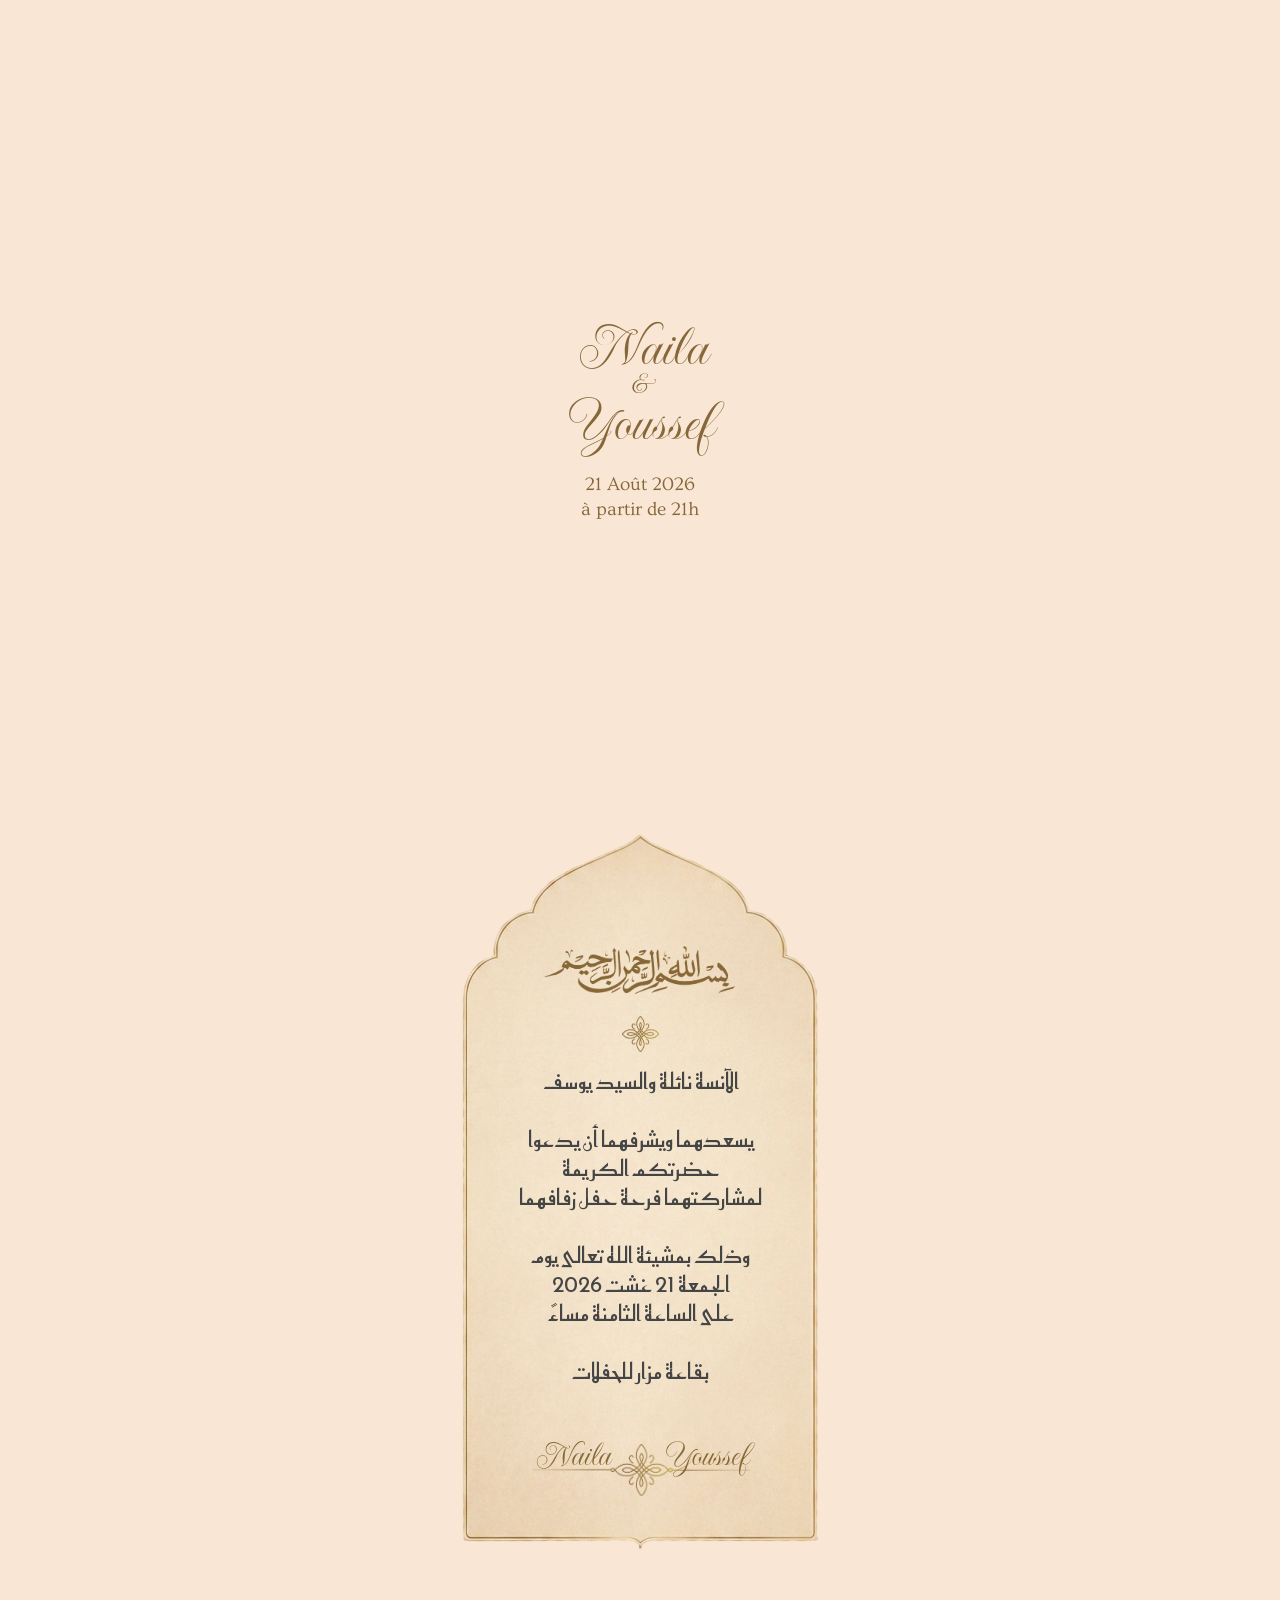
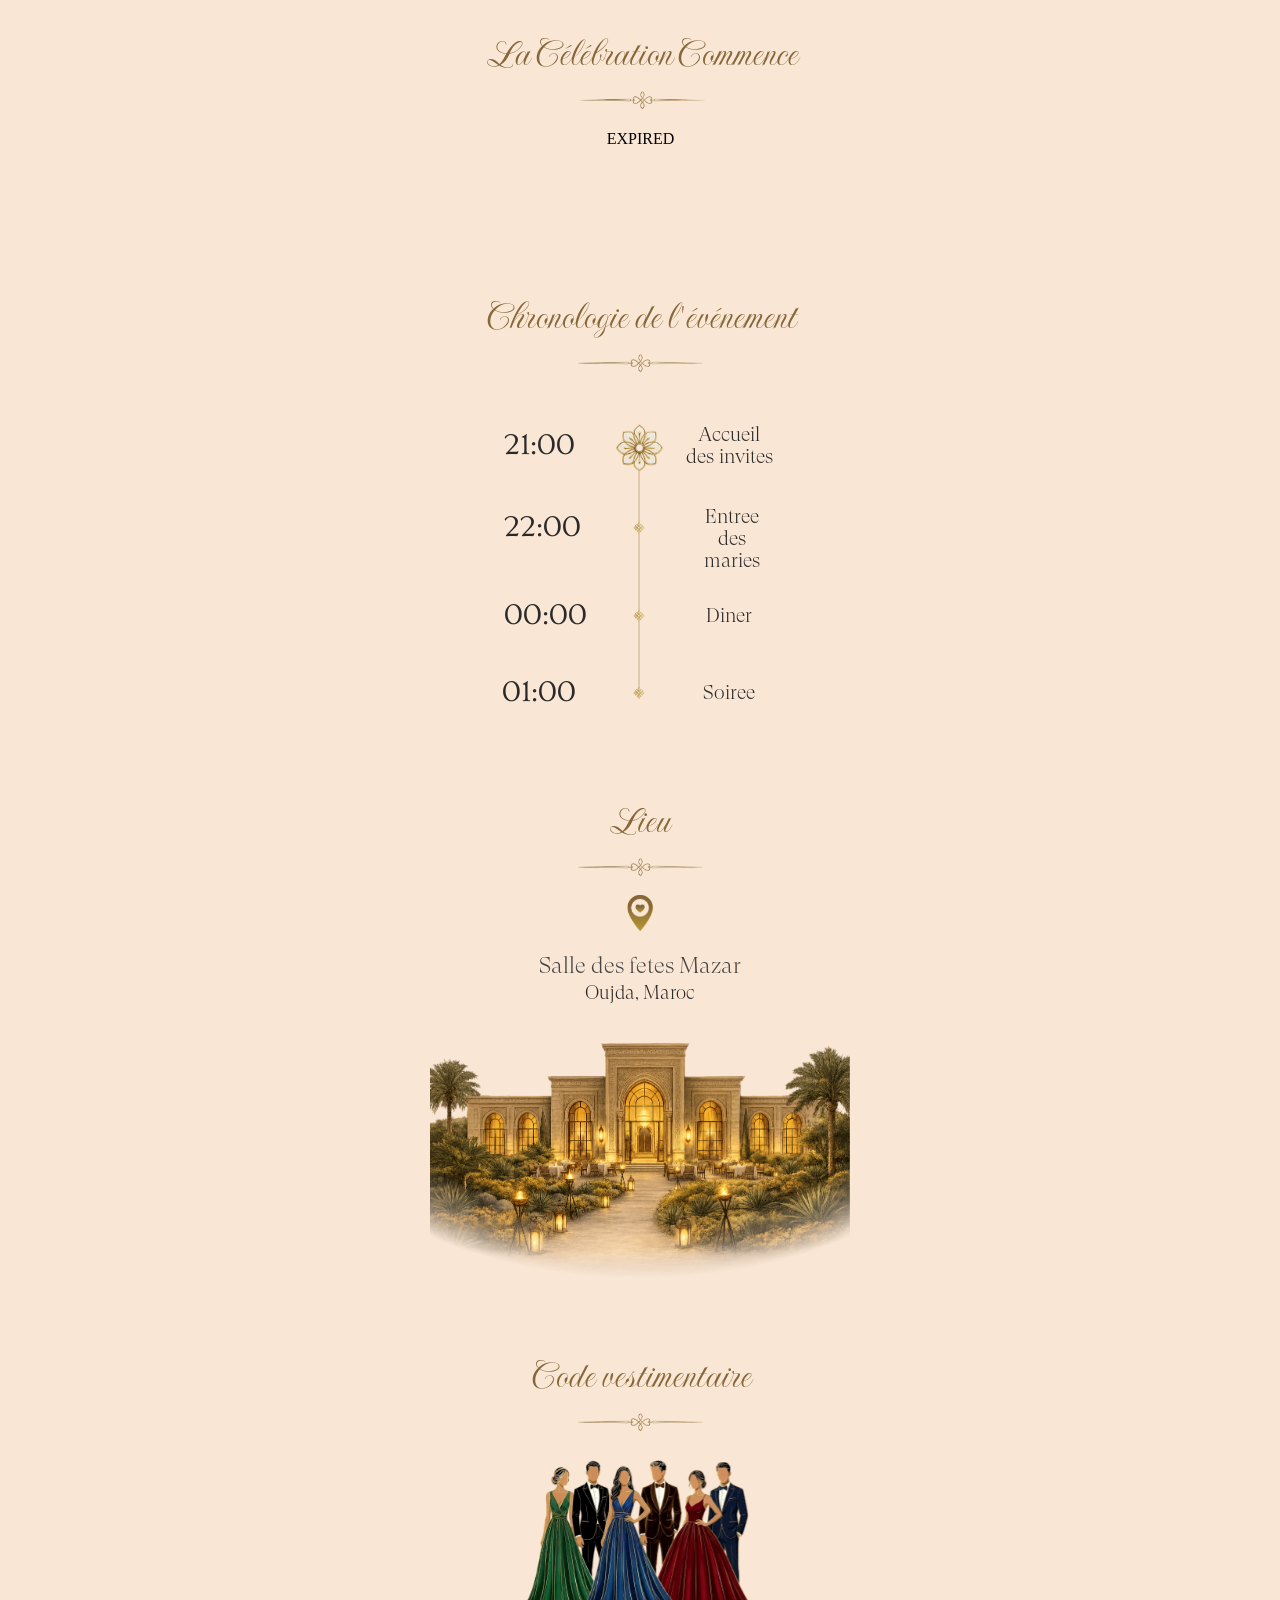
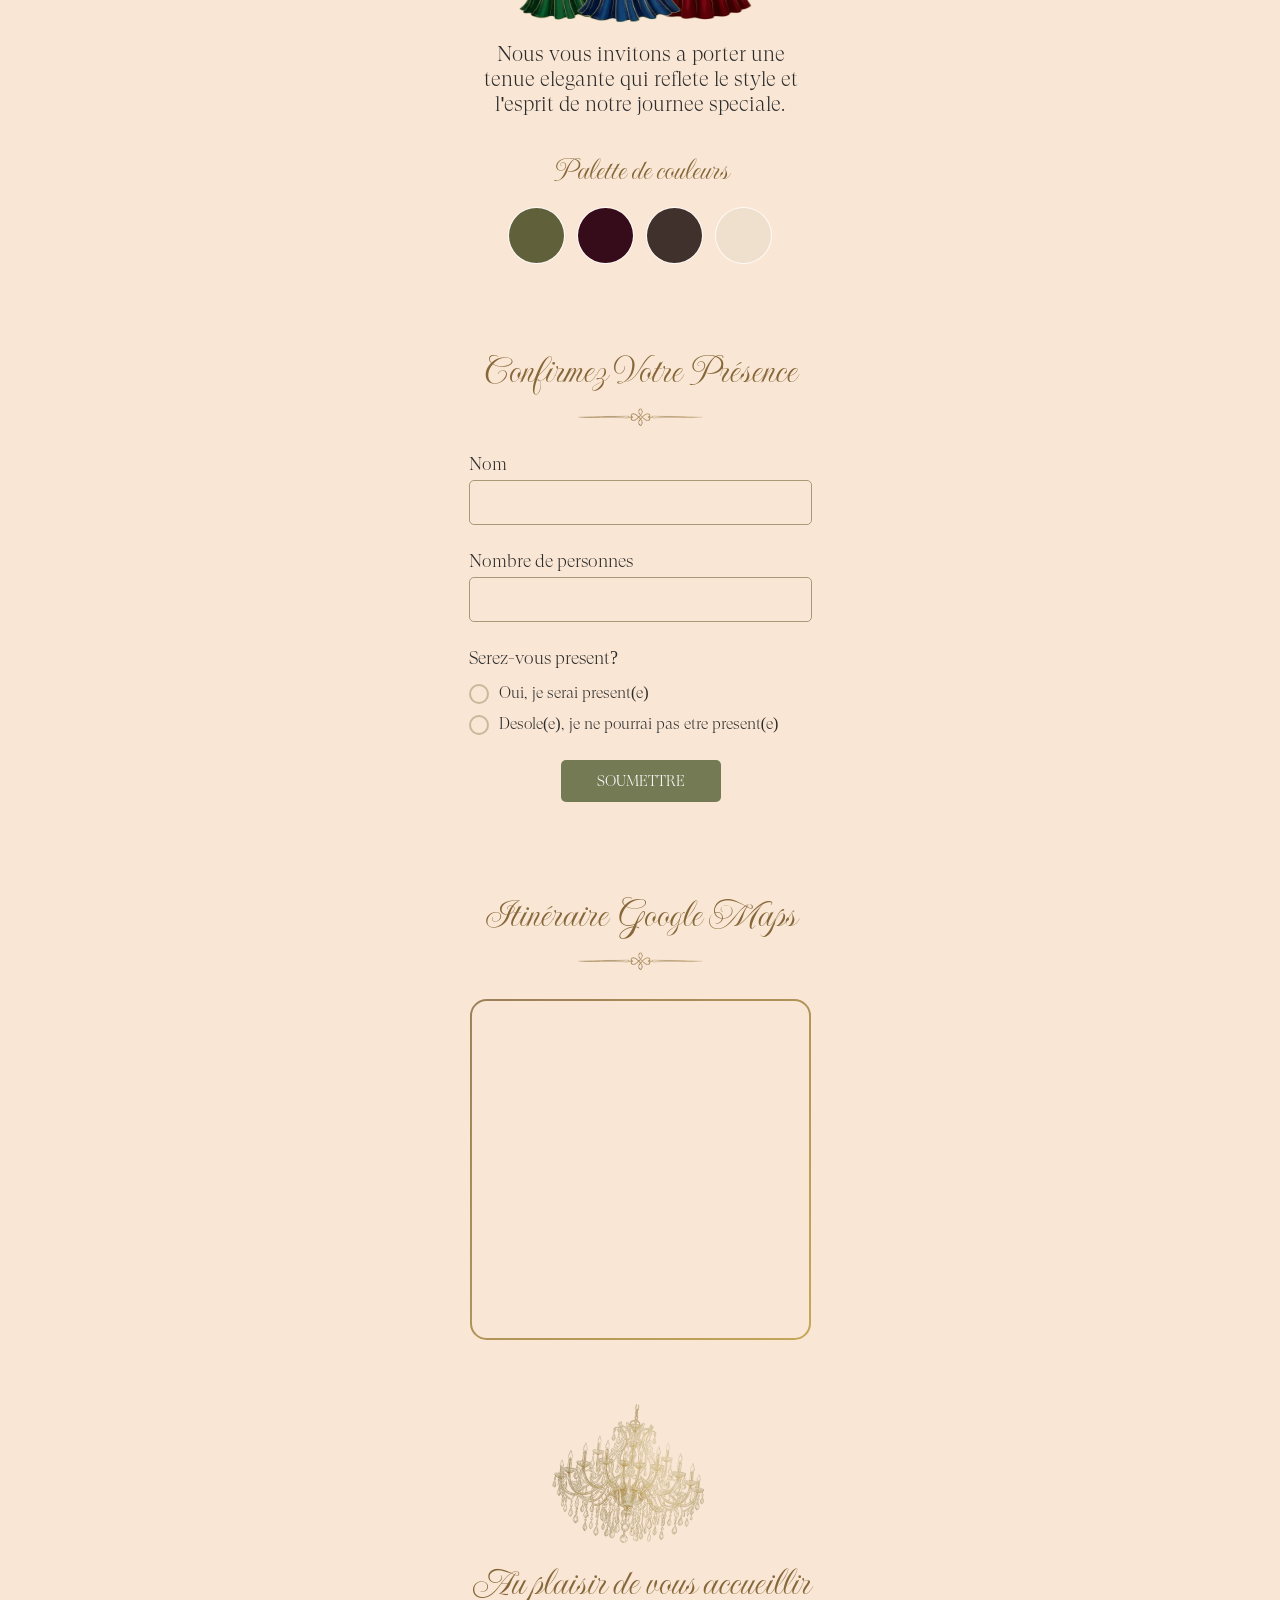
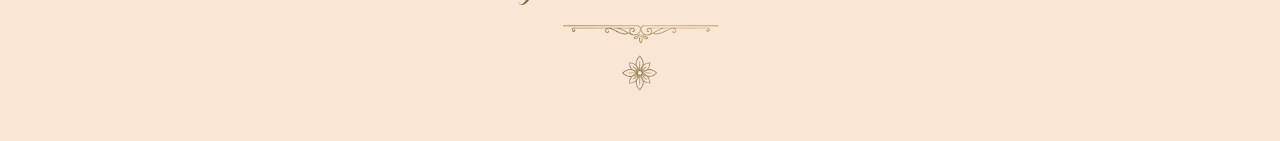
==== commit 1b26a2b9: "Refactor PostHog initialization in index.html for improved analytics tracking and maintainability" ====
--- a/index.html
+++ b/index.html
@@ -118,13 +118,54 @@
 
 </style><style id="js-sbs-anim-trigger-styles">.js-sbs-anim-trigger_click { cursor: pointer; }</style><script src="chrome-extension://liecbddmkiiihnedobmlmillhodjkdmb/js/recordConsoleEvents.js"></script><link id="t-zero-form-errorbox-styles" href="./assets/css/tilda-zero-form-errorbox.min.css" rel="stylesheet" data-loaded="true"><link rel="stylesheet" href="./assets/css/custom.css" type="text/css">
 <!-- Google tag (gtag.js) --> <script async src="https://www.googletagmanager.com/gtag/js?id=G-6D1YWHN8NN"></script> <script>window.dataLayer=window.dataLayer||[];function gtag(){dataLayer.push(arguments);}gtag('js',new Date());var guestName=(new URLSearchParams(window.location.search).get('name')||'').trim()||'(direct)';gtag('set','user_properties',{guest_name:guestName});gtag('config','G-6D1YWHN8NN',{guest:guestName});gtag('event','invitation_visit',{guest:guestName});</script> <!-- PostHog --> <script>
-    !function(t,e){var o,n,p,r;e.__SV||(window.posthog && window.posthog.__loaded)||(window.posthog=e,e._i=[],e.init=function(i,s,a){function g(t,e){var o=e.split(".");2==o.length&&(t=t[o[0]],e=o[1]),t[e]=function(){t.push([e].concat(Array.prototype.slice.call(arguments,0)))}}(p=t.createElement("script")).type="text/javascript",p.crossOrigin="anonymous",p.async=!0,p.src=s.api_host.replace(".i.posthog.com","-assets.i.posthog.com")+"/static/array.js",(r=t.getElementsByTagName("script")[0]).parentNode.insertBefore(p,r);var u=e;for(void 0!==a?u=e[a]=[]:a="posthog",u.people=u.people||[],u.toString=function(t){var e="posthog";return"posthog"!==a&&(e+="."+a),t||(e+=" (stub)"),e},u.people.toString=function(){return u.toString(1)+".people (stub)"},o="Fi Di init Ji Xi Tr Ki tn Zi capture calculateEventProperties ln register register_once register_for_session unregister unregister_for_session dn getFeatureFlag getFeatureFlagPayload getFeatureFlagResult getAllFeatureFlags isFeatureEnabled reloadFeatureFlags updateFlags updateEarlyAccessFeatureEnrollment getEarlyAccessFeatures on onFeatureFlags onSurveysLoaded onSessionId getSurveys getActiveMatchingSurveys renderSurvey displaySurvey cancelPendingSurvey canRenderSurvey canRenderSurveyAsync cn identify setPersonProperties unsetPersonProperties group resetGroups setPersonPropertiesForFlags resetPersonPropertiesForFlags setGroupPropertiesForFlags resetGroupPropertiesForFlags reset shutdown setIdentity clearIdentity get_distinct_id getGroups get_session_id get_session_replay_url alias set_config startSessionRecording stopSessionRecording sessionRecordingStarted captureException addExceptionStep captureLog startExceptionAutocapture stopExceptionAutocapture loadToolbar get_property getSessionProperty un sn createPersonProfile setInternalOrTestUser hn Wi pn opt_in_capturing opt_out_capturing has_opted_in_capturing has_opted_out_capturing get_explicit_consent_status is_capturing clear_opt_in_out_capturing rn debug Er it getPageViewId captureTraceFeedback captureTraceMetric Ui".split(" "),n=0;n<o.length;n++)g(u,o[n]);e._i.push([i,s,a])},e.__SV=1)}(document,window.posthog||[]);
-    posthog.init('phc_mpEYGVeF9G7QENgYgP38ocbWRSMtu2DYQC6sxRvTqFyz', {
-        api_host: 'https://us.i.posthog.com',
-        defaults: '2026-05-30',
-        person_profiles: 'identified_only', // or 'always' to create profiles for anonymous users as well
-    });
-    (function(){var g=(new URLSearchParams(window.location.search).get('name')||'').trim();posthog.register({guest_name:g||'(direct)'});if(g){posthog.identify(g,{guest_name:g});}posthog.capture('invitation_visit',{guest:g||'(direct)'});})();
+  !(function (t, e) {
+    var o, n, p, r;
+    e.__SV ||
+      ((window.posthog = e),
+      (e._i = []),
+      (e.init = function (i, s, a) {
+        function g(t, e) {
+          var o = e.split(".");
+          (2 == o.length && ((t = t[o[0]]), (e = o[1])),
+            (t[e] = function () {
+              t.push([e].concat(Array.prototype.slice.call(arguments, 0)));
+            }));
+        }
+        (((p = t.createElement("script")).type = "text/javascript"),
+          (p.crossOrigin = "anonymous"),
+          (p.async = !0),
+          (p.src =
+            s.api_host.replace(".i.posthog.com", "-assets.i.posthog.com") + "/static/array.js"),
+          (r = t.getElementsByTagName("script")[0]).parentNode.insertBefore(p, r));
+        var u = e;
+        for (
+          void 0 !== a ? (u = e[a] = []) : (a = "posthog"),
+            u.people = u.people || [],
+            u.toString = function (t) {
+              var e = "posthog";
+              return ("posthog" !== a && (e += "." + a), t || (e += " (stub)"), e);
+            },
+            u.people.toString = function () {
+              return u.toString(1) + ".people (stub)";
+            },
+            o =
+              "init capture register register_once register_for_session unregister unregister_for_session getFeatureFlag getFeatureFlagResult isFeatureEnabled reloadFeatureFlags updateEarlyAccessFeatureEnrollment getEarlyAccessFeatures on onFeatureFlags onSessionId getSurveys getActiveMatchingSurveys renderSurvey canRenderSurvey getNextSurveyStep identify setPersonProperties group resetGroups setPersonPropertiesForFlags resetPersonPropertiesForFlags setGroupPropertiesForFlags resetGroupPropertiesForFlags reset get_distinct_id getGroups get_session_id get_session_replay_url alias set_config startSessionRecording stopSessionRecording sessionRecordingStarted captureException loadToolbar get_property getSessionProperty createPersonProfile opt_in_capturing opt_out_capturing has_opted_in_capturing has_opted_out_capturing clear_opt_in_out_capturing debug".split(
+                " ",
+              ),
+            n = 0;
+          n < o.length;
+          n++
+        )
+          g(u, o[n]);
+        e._i.push([i, s, a]);
+      }),
+      (e.__SV = 1));
+  })(document, window.posthog || []);
+  posthog.init("phc_mpEYGVeF9G7QENgYgP38ocbWRSMtu2DYQC6sxRvTqFyz", {
+    api_host: "https://us.i.posthog.com",
+    defaults: "2026-05-30",
+  });
+  (function(){var g=(new URLSearchParams(window.location.search).get('name')||'').trim();posthog.register({guest_name:g||'(direct)'});if(g){posthog.identify(g,{guest_name:g});}posthog.capture('invitation_visit',{guest:g||'(direct)'});})();
 </script> </head> <body class="t-body" style="margin:0;"> <!--allrecords--> <div id="allrecords" class="t-records t-records__overflow-hidden" data-hook="blocks-collection-content-node" data-tilda-project-id="8424802" data-tilda-page-id="146067533" data-tilda-page-alias="blossomoud" data-tilda-formskey="5588e262e61cf2fc3985f22bf8424802" data-tilda-cookie="no" data-tilda-lazy="yes" data-tilda-root-zone="one" data-tilda-project-country="NL"> <div id="rec2339662043" class="r t-rec t-screenmax-980px" style="--zoom: 1;" data-animationappear="off" data-record-type="396" data-screen-max="980px"> <!-- T396 -->  <div class="t396"> <div class="t396__artboard rendered t396__artboard-fixed-no-bg" data-artboard-recid="2339662043" data-artboard-screens="320,480,640,960,1200" data-artboard-height="850" data-artboard-valign="center" data-artboard-upscale="grid" data-artboard-pos="absolute" data-artboard-fixed-need-js="y" data-artboard-height-res-320="850" data-artboard-proxy-min-offset-top="0" data-artboard-proxy-min-height="850" data-artboard-proxy-max-height="850"> <div class="t396__carrier" data-artboard-recid="2339662043"></div> <div class="t396__filter" data-artboard-recid="2339662043"></div> <div class="t396__elem tn-elem tn-elem__23396620431773848137949" data-elem-id="1773848137949" data-elem-type="image" data-field-top-value="25" data-field-left-value="421" data-field-height-value="800" data-field-width-value="867" data-field-axisy-value="top" data-field-axisx-value="left" data-field-container-value="grid" data-field-topunits-value="px" data-field-leftunits-value="px" data-field-heightunits-value="px" data-field-widthunits-value="px" data-animate-mobile="y" data-animate-sbs-event="click" data-animate-sbs-trgels="1773847037346" data-animate-sbs-loop="once" data-animate-sbs-opts="[{&#39;mx&#39;:0,&#39;my&#39;:0,&#39;sx&#39;:1,&#39;sy&#39;:1,&#39;op&#39;:1,&#39;ro&#39;:0,&#39;ti&#39;:0,&#39;ea&#39;:&#39;0&#39;,&#39;dt&#39;:0},{&#39;mx&#39;:559,&#39;my&#39;:0,&#39;sx&#39;:1,&#39;sy&#39;:1,&#39;op&#39;:1,&#39;ro&#39;:0,&#39;ti&#39;:2000,&#39;ea&#39;:&#39;0&#39;,&#39;dt&#39;:2500},{&#39;mx&#39;:559,&#39;my&#39;:0,&#39;sx&#39;:1,&#39;sy&#39;:1,&#39;op&#39;:0,&#39;ro&#39;:0,&#39;ti&#39;:500,&#39;ea&#39;:&#39;0&#39;,&#39;dt&#39;:0}]" data-field-filewidth-value="1195" data-field-fileheight-value="896" data-field-heightmode-value="fixed" data-field-top-res-320-value="83" data-field-left-res-320-value="-75" data-field-height-res-320-value="684" data-field-width-res-320-value="856" data-field-heightmode-res-320-value="fixed" data-field-left-res-480-value="55" data-field-height-res-480-value="800" data-field-heightmode-res-480-value="fixed" data-field-left-res-640-value="135" data-field-height-res-640-value="800" data-field-heightmode-res-640-value="fixed" data-field-left-res-960-value="295" data-field-height-res-960-value="800" data-field-heightmode-res-960-value="fixed" data-fields="img,width,filewidth,fileheight,top,left,container,axisx,axisy,widthunits,leftunits,topunits" style="left: 537.5px; top: 25px; width: 867px;">  <div class="tn-atom__sbs-anim-wrapper" style="display: inherit; width: inherit; height: inherit;" id="sbs-2339662043-1773848137949"><div class="tn-atom"> <img class="tn-atom__img t-img" data-original="./assets/img/tild6233-6433-4662-a437-316665346637-Gemini_Generated_Ima.png" src="./assets/img/Gemini_Generated_Ima.png" alt="" imgfield="tn_img_1773848137949"> </div></div></div> <div class="t396__elem tn-elem tn-elem__23396620431780755508216000001" data-elem-id="1780755508216000001" data-elem-type="image" data-field-top-value="25" data-field-left-value="-87" data-field-height-value="800" data-field-width-value="867" data-field-axisy-value="top" data-field-axisx-value="left" data-field-container-value="grid" data-field-topunits-value="px" data-field-leftunits-value="px" data-field-heightunits-value="px" data-field-widthunits-value="px" data-animate-mobile="y" data-animate-sbs-event="click" data-animate-sbs-trgels="1773847037346" data-animate-sbs-loop="once" data-animate-sbs-opts="[{&#39;mx&#39;:0,&#39;my&#39;:0,&#39;sx&#39;:1,&#39;sy&#39;:1,&#39;op&#39;:1,&#39;ro&#39;:0,&#39;ti&#39;:0,&#39;ea&#39;:&#39;0&#39;,&#39;dt&#39;:0},{&#39;mx&#39;:-559,&#39;my&#39;:0,&#39;sx&#39;:1,&#39;sy&#39;:1,&#39;op&#39;:1,&#39;ro&#39;:0,&#39;ti&#39;:2000,&#39;ea&#39;:&#39;0&#39;,&#39;dt&#39;:2500},{&#39;mx&#39;:-559,&#39;my&#39;:0,&#39;sx&#39;:1,&#39;sy&#39;:1,&#39;op&#39;:0,&#39;ro&#39;:0,&#39;ti&#39;:500,&#39;ea&#39;:&#39;0&#39;,&#39;dt&#39;:0}]" data-field-filewidth-value="1195" data-field-fileheight-value="896" data-field-heightmode-value="fixed" data-field-top-res-320-value="105" data-field-left-res-320-value="-475" data-field-height-res-320-value="640" data-field-width-res-320-value="856" data-field-heightmode-res-320-value="fixed" data-field-left-res-480-value="-441" data-field-height-res-480-value="800" data-field-heightmode-res-480-value="fixed" data-field-left-res-640-value="-360" data-field-height-res-640-value="800" data-field-heightmode-res-640-value="fixed" data-field-left-res-960-value="-205" data-field-height-res-960-value="800" data-field-heightmode-res-960-value="fixed" data-fields="img,width,filewidth,fileheight,top,left,container,axisx,axisy,widthunits,leftunits,topunits" style="left: 29.5px; top: 25px; width: 867px;">  <div class="tn-atom__sbs-anim-wrapper" style="display: inherit; width: inherit; height: inherit;" id="sbs-2339662043-1780755508216000001"><div class="tn-atom"> <img class="tn-atom__img t-img" data-original="./assets/img/tild6233-6433-4662-a437-316665346637-Gemini_Generated_Ima.png" src="./assets/img/Gemini_Generated_Ima.png" alt="" imgfield="tn_img_1780755508216000001"> </div></div></div> <div class="t396__elem tn-elem tn-elem__23396620431773847988093" data-elem-id="1773847988093" data-elem-type="image" data-field-top-value="221" data-field-left-value="100" data-field-height-value="785" data-field-width-value="1000" data-field-axisy-value="top" data-field-axisx-value="left" data-field-container-value="grid" data-field-topunits-value="px" data-field-leftunits-value="px" data-field-heightunits-value="px" data-field-widthunits-value="px" data-animate-mobile="y" data-animate-sbs-event="click" data-animate-sbs-trgels="1773847037346" data-animate-sbs-loop="once" data-animate-sbs-opts="[{&#39;mx&#39;:0,&#39;my&#39;:0,&#39;sx&#39;:1,&#39;sy&#39;:1,&#39;op&#39;:1,&#39;ro&#39;:0,&#39;ti&#39;:0,&#39;ea&#39;:&#39;0&#39;,&#39;dt&#39;:0},{&#39;mx&#39;:0,&#39;my&#39;:606,&#39;sx&#39;:1,&#39;sy&#39;:1,&#39;op&#39;:1,&#39;ro&#39;:0,&#39;ti&#39;:1500,&#39;ea&#39;:&#39;0&#39;,&#39;dt&#39;:2500}]" data-field-filewidth-value="1195" data-field-fileheight-value="896" data-field-heightmode-value="fixed" data-field-left-res-320-value="-247" data-field-height-res-320-value="787" data-field-width-res-320-value="815" data-field-heightmode-res-320-value="fixed" data-field-left-res-480-value="-265" data-field-height-res-480-value="785" data-field-heightmode-res-480-value="fixed" data-field-left-res-640-value="-185" data-field-height-res-640-value="785" data-field-heightmode-res-640-value="fixed" data-field-left-res-960-value="-25" data-field-height-res-960-value="785" data-field-heightmode-res-960-value="fixed" data-fields="img,width,filewidth,fileheight,top,left,container,axisx,axisy,widthunits,leftunits,topunits" style="left: 216.5px; top: 221px; width: 1000px;">  <div class="tn-atom__sbs-anim-wrapper" style="display: inherit; width: inherit; height: inherit;" id="sbs-2339662043-1773847988093"><div class="tn-atom"> <img class="tn-atom__img t-img" data-original="./assets/img/tild6233-6433-4662-a437-316665346637-Gemini_Generated_Ima.png" src="./assets/img/Gemini_Generated_Ima.png" alt="" imgfield="tn_img_1773847988093"> </div></div></div> <div class="t396__elem tn-elem tn-elem__23396620431773847892509" data-elem-id="1773847892509" data-elem-type="image" data-field-top-value="-98" data-field-left-value="105" data-field-height-value="583" data-field-width-value="991" data-field-axisy-value="top" data-field-axisx-value="left" data-field-container-value="grid" data-field-topunits-value="px" data-field-leftunits-value="px" data-field-heightunits-value="px" data-field-widthunits-value="px" data-animate-mobile="y" data-animate-sbs-event="click" data-animate-sbs-trgels="1773847037346" data-animate-sbs-loop="once" data-animate-sbs-opts="[{&#39;mx&#39;:0,&#39;my&#39;:0,&#39;sx&#39;:1,&#39;sy&#39;:1,&#39;op&#39;:1,&#39;ro&#39;:0,&#39;ti&#39;:0,&#39;ea&#39;:&#39;0&#39;,&#39;dt&#39;:0},{&#39;mx&#39;:0,&#39;my&#39;:-430,&#39;sx&#39;:1,&#39;sy&#39;:1,&#39;op&#39;:1,&#39;ro&#39;:0,&#39;ti&#39;:1500,&#39;ea&#39;:&#39;0&#39;,&#39;dt&#39;:2500}]" data-field-filewidth-value="1680" data-field-fileheight-value="1260" data-field-heightmode-value="fixed" data-field-top-res-320-value="-99" data-field-left-res-320-value="-244" data-field-height-res-320-value="569" data-field-width-res-320-value="807" data-field-heightmode-res-320-value="fixed" data-field-left-res-480-value="-255" data-field-height-res-480-value="598" data-field-width-res-480-value="992" data-field-heightmode-res-480-value="fixed" data-field-top-res-640-value="-116" data-field-left-res-640-value="-175" data-field-height-res-640-value="593" data-field-heightmode-res-640-value="fixed" data-field-top-res-960-value="-102" data-field-left-res-960-value="-15" data-field-height-res-960-value="586" data-field-heightmode-res-960-value="fixed" data-fields="img,width,filewidth,fileheight,top,left,container,axisx,axisy,widthunits,leftunits,topunits" style="left: 221.5px; top: -98px; width: 991px;">  <div class="tn-atom__sbs-anim-wrapper" style="display: inherit; width: inherit; height: inherit;" id="sbs-2339662043-1773847892509"><div class="tn-atom"> <img class="tn-atom__img t-img loaded" data-original="./assets/img/tild6364-3438-4161-b964-613234643831-623915249_2629494717.png" src="./assets/img/623915249_2629494717.png.webp" alt="" imgfield="tn_img_1773847892509"> </div></div></div> <div class="t396__elem tn-elem tn-elem__23396620431779615926470000001" data-elem-id="1779615926470000001" data-elem-type="image" data-field-top-value="510" data-field-left-value="506" data-field-height-value="45" data-field-width-value="188" data-field-axisy-value="top" data-field-axisx-value="left" data-field-container-value="grid" data-field-topunits-value="px" data-field-leftunits-value="px" data-field-heightunits-value="px" data-field-widthunits-value="px" data-animate-mobile="y" data-animate-sbs-event="click" data-animate-sbs-trgels="1773847037346" data-animate-sbs-loop="once" data-animate-sbs-opts="[{&#39;mx&#39;:0,&#39;my&#39;:0,&#39;sx&#39;:1,&#39;sy&#39;:1,&#39;op&#39;:1,&#39;ro&#39;:0,&#39;ti&#39;:0,&#39;ea&#39;:&#39;0&#39;,&#39;dt&#39;:0},{&#39;mx&#39;:0,&#39;my&#39;:0,&#39;sx&#39;:1,&#39;sy&#39;:1,&#39;op&#39;:0,&#39;ro&#39;:0,&#39;ti&#39;:1500,&#39;ea&#39;:&#39;0&#39;,&#39;dt&#39;:0}]" data-field-filewidth-value="995" data-field-fileheight-value="238" data-field-heightmode-value="hug" data-field-left-res-320-value="66" data-field-height-res-320-value="45" data-field-left-res-480-value="146" data-field-height-res-480-value="45" data-field-left-res-640-value="226" data-field-height-res-640-value="45" data-field-left-res-960-value="386" data-field-height-res-960-value="45" data-fields="img,width,filewidth,fileheight,top,left,container,axisx,axisy,widthunits,leftunits,topunits" style="left: 622.5px; top: 510px; width: 188px;">  <div class="tn-atom__sbs-anim-wrapper" style="display: inherit; width: inherit; height: inherit;" id="sbs-2339662043-1779615926470000001"><div class="tn-atom"> <img class="tn-atom__img t-img" data-original="./assets/img/tild6566-6361-4436-a235-323435366264-line_flower_1.png" src="./assets/img/line_flower_1.png" alt="" imgfield="tn_img_1779615926470000001"> </div></div></div> <div class="t396__elem tn-elem popup-enter tn-elem__23396620431773847037346 js-sbs-anim-trigger_click" data-elem-id="1773847037346" data-elem-type="image" data-field-top-value="310" data-field-left-value="520" data-field-height-value="160" data-field-width-value="160" data-field-axisy-value="top" data-field-axisx-value="left" data-field-container-value="grid" data-field-topunits-value="px" data-field-leftunits-value="px" data-field-heightunits-value="px" data-field-widthunits-value="px" data-animate-mobile="y" data-animate-sbs-event="click" data-animate-sbs-loop="once" data-animate-sbs-opts="[{&#39;mx&#39;:0,&#39;my&#39;:0,&#39;sx&#39;:1,&#39;sy&#39;:1,&#39;op&#39;:1,&#39;ro&#39;:0,&#39;ti&#39;:0,&#39;ea&#39;:&#39;0&#39;,&#39;dt&#39;:0},{&#39;mx&#39;:0,&#39;my&#39;:0,&#39;sx&#39;:1.22,&#39;sy&#39;:1.22,&#39;op&#39;:0,&#39;ro&#39;:0,&#39;ti&#39;:1500,&#39;ea&#39;:&#39;0&#39;,&#39;dt&#39;:1000}]" data-field-filewidth-value="1512" data-field-fileheight-value="1512" data-field-heightmode-value="hug" data-field-left-res-320-value="80" data-field-height-res-320-value="160" data-field-left-res-480-value="155" data-field-height-res-480-value="160" data-field-left-res-640-value="235" data-field-height-res-640-value="160" data-field-left-res-960-value="400" data-field-height-res-960-value="160" data-fields="img,width,filewidth,fileheight,top,left,container,axisx,axisy,widthunits,leftunits,topunits" style="left: 636.5px; top: 310px; width: 160px; pointer-events: none;">  <div class="tn-atom__sbs-anim-wrapper js-sbs-anim-trigger_click" style="display: inherit; width: inherit; height: inherit;" id="sbs-2339662043-1773847037346"><div class="tn-atom" style="pointer-events: auto;"> <img class="tn-atom__img t-img" data-original="./assets/img/tild3366-6538-4432-b138-323436663963-623915249_2629494717.png" src="./assets/img/623915249_2629494717.png" alt="" imgfield="tn_img_1773847037346"> </div></div></div> <div class="t396__elem tn-elem tn-elem__23396620431777183175514000099" data-elem-id="1777183175514000099" data-elem-type="text" data-field-top-value="565" data-field-left-value="320" data-field-height-value="31" data-field-width-value="560" data-field-axisy-value="top" data-field-axisx-value="left" data-field-container-value="grid" data-field-topunits-value="px" data-field-leftunits-value="px" data-field-heightunits-value="px" data-field-widthunits-value="px" data-animate-mobile="y" data-field-textfit-value="autoheight" data-field-fontsize-value="22" data-field-left-res-320-value="-118" data-field-left-res-480-value="-38" data-field-left-res-640-value="42" data-field-left-res-960-value="202" data-fields="top,left,width,height,container,axisx,axisy,widthunits,leftunits,topunits" style=""> <div class="tn-atom" id="perso-greeting" field="tn_text_1777183175514000099" style="--lh-px: 31px; line-height: 31px; font-size: 22px; font-family: 'newtemplate','Ovo',serif; color: #a3906c; text-align: center; display: none;"></div> </div> <div class="t396__elem tn-elem tn-elem__23396620431777183175514000001" data-elem-id="1777183175514000001" data-elem-type="text" data-field-top-value="468" data-field-left-value="492" data-field-height-value="31" data-field-width-value="217" data-field-axisy-value="top" data-field-axisx-value="left" data-field-container-value="grid" data-field-topunits-value="px" data-field-leftunits-value="px" data-field-heightunits-value="px" data-field-widthunits-value="px" data-animate-mobile="y" data-animate-sbs-event="click" data-animate-sbs-trgels="1773847037346" data-animate-sbs-loop="once" data-animate-sbs-opts="[{&#39;mx&#39;:0,&#39;my&#39;:0,&#39;sx&#39;:1,&#39;sy&#39;:1,&#39;op&#39;:1,&#39;ro&#39;:0,&#39;ti&#39;:0,&#39;ea&#39;:&#39;0&#39;,&#39;dt&#39;:0},{&#39;mx&#39;:0,&#39;my&#39;:0,&#39;sx&#39;:1,&#39;sy&#39;:1,&#39;op&#39;:0,&#39;ro&#39;:0,&#39;ti&#39;:1500,&#39;ea&#39;:&#39;0&#39;,&#39;dt&#39;:0}]" data-field-textfit-value="autoheight" data-field-fontsize-value="20" data-field-left-res-320-value="52" data-field-left-res-480-value="132" data-field-left-res-640-value="212" data-field-left-res-960-value="372" data-fields="top,left,width,height,container,axisx,axisy,widthunits,leftunits,topunits" style="top: 468px; left: 608.5px; width: 217px; height: auto;">  <div class="tn-atom__sbs-anim-wrapper" style="display: inherit; width: inherit; height: inherit;" id="sbs-2339662043-1777183175514000001"><div class="tn-atom" field="tn_text_1777183175514000001" style="--lh-px: 31px; line-height: 31px;">Appuyez pour ouvrir</div></div></div> </div> </div>  <!-- /T396 --> </div> <div id="rec2339662493" class="r t-rec t-screenmax-980px" style=" " data-animationappear="off" data-record-type="131" data-screen-max="980px"> <!-- T123 --> <div class="t123"> <div class="t-container_100 "> <div class="t-width t-width_100 "> <!-- nominify begin --> <!-- Hidden Audio --> <div style="display:none"> <audio id="invitation-audio" loop=""> <source src="./assets/media/music.mp3" type="audio/mp3">
     Votre navigateur ne prend pas en charge l'élément audio.
   </audio> </div> <!-- Floating Play/Pause Button --> <div id="audio-control" style="
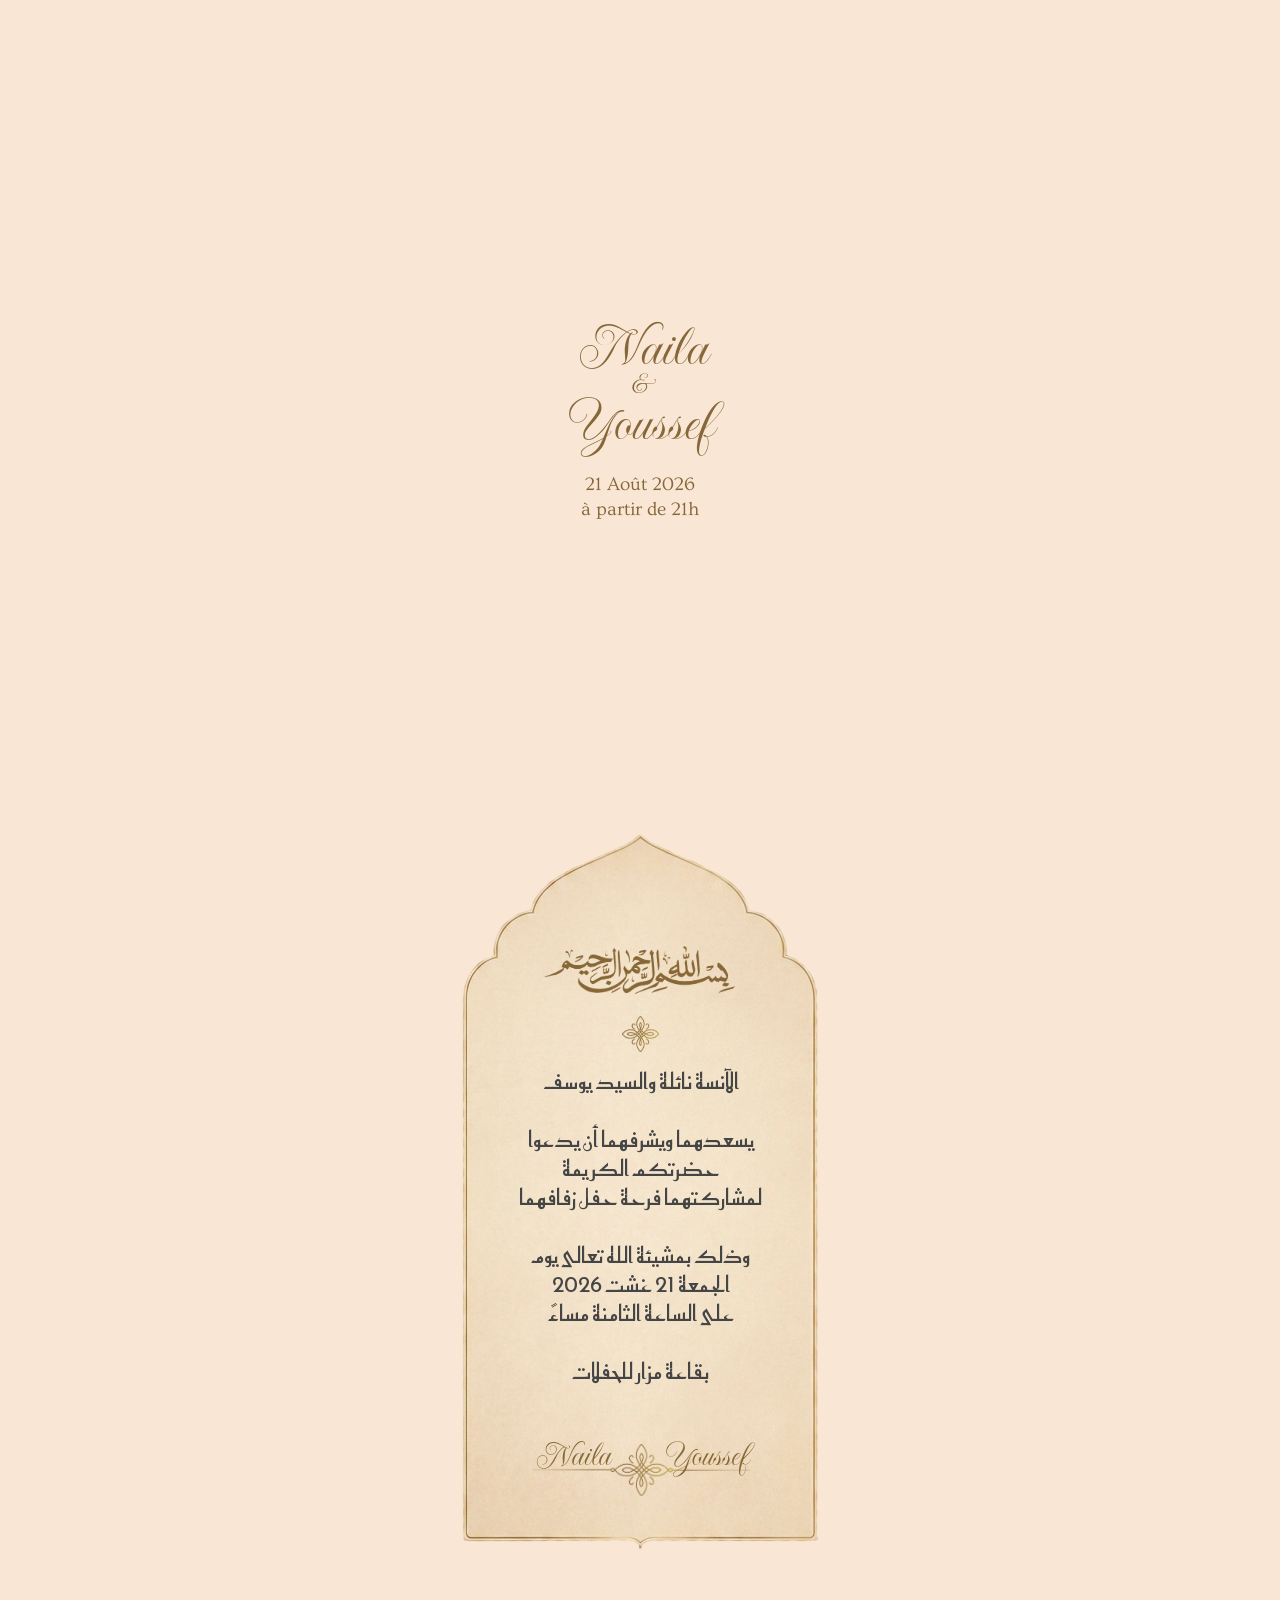
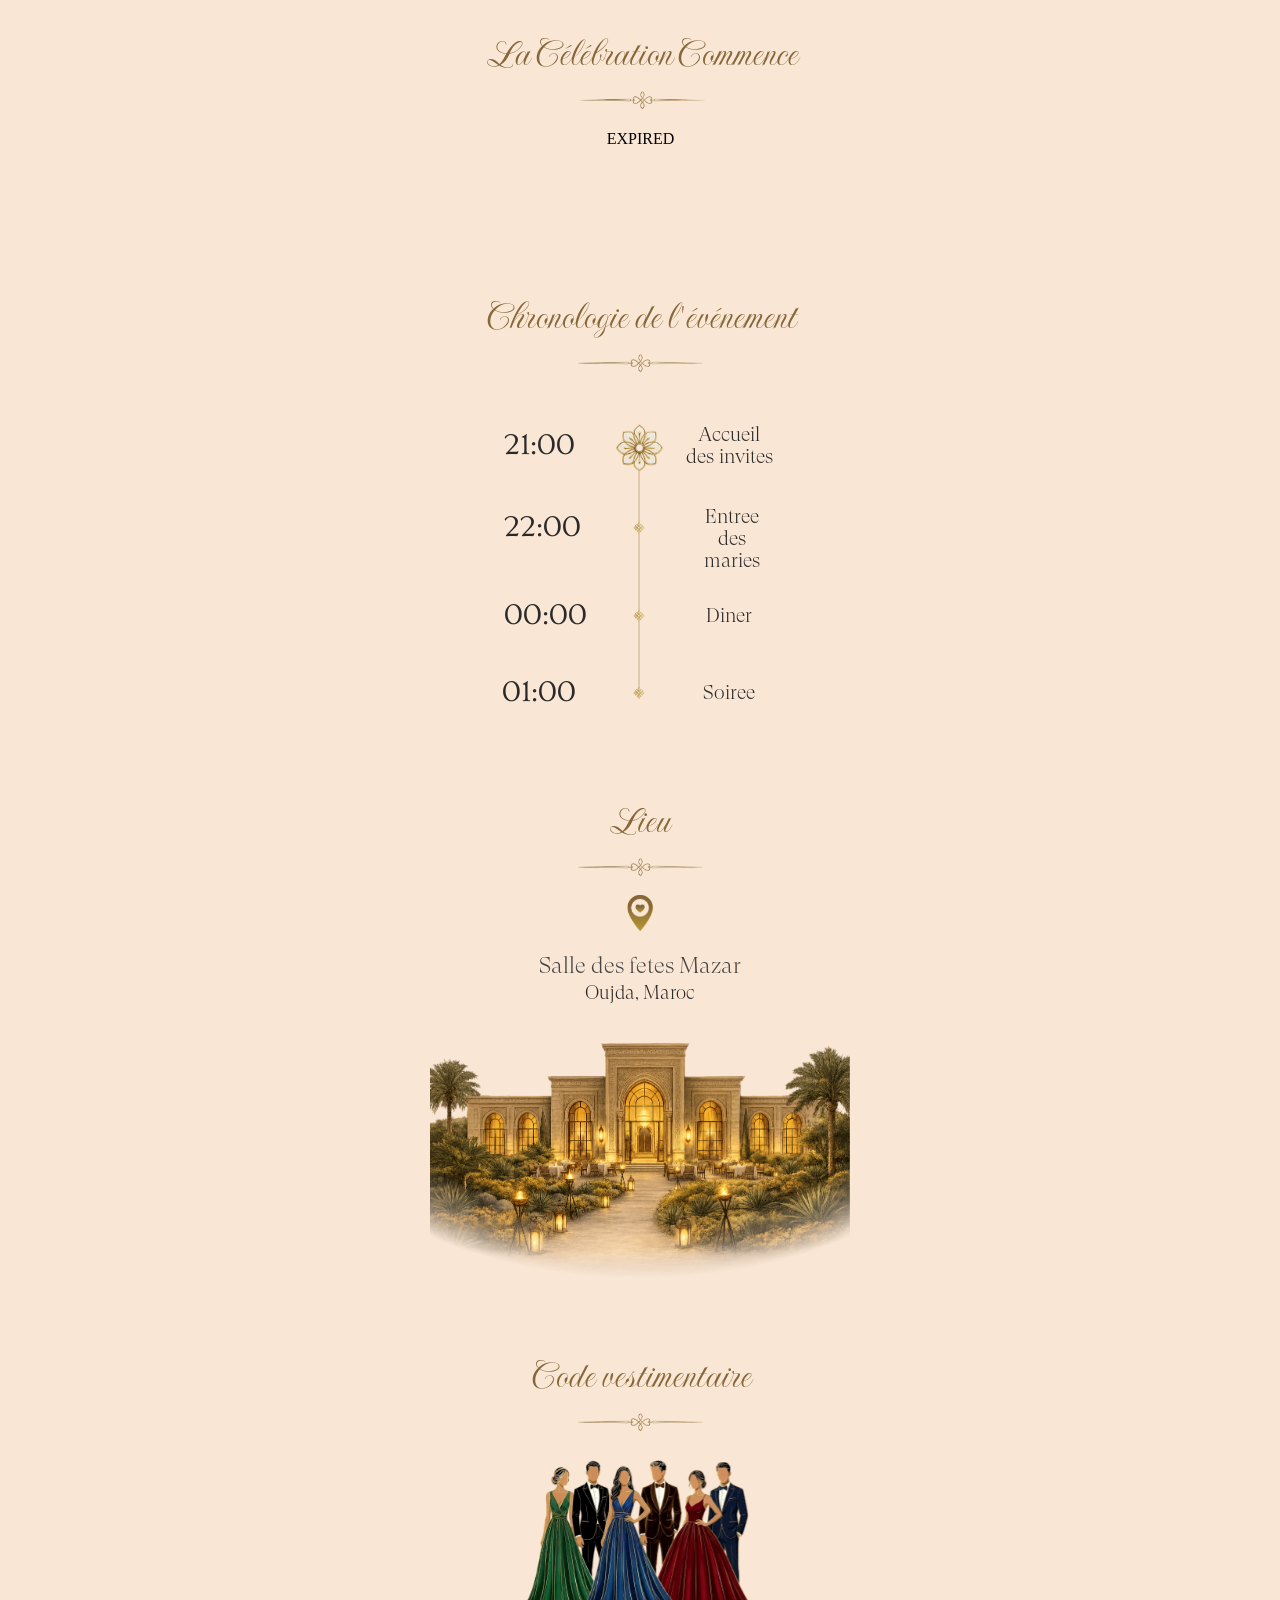
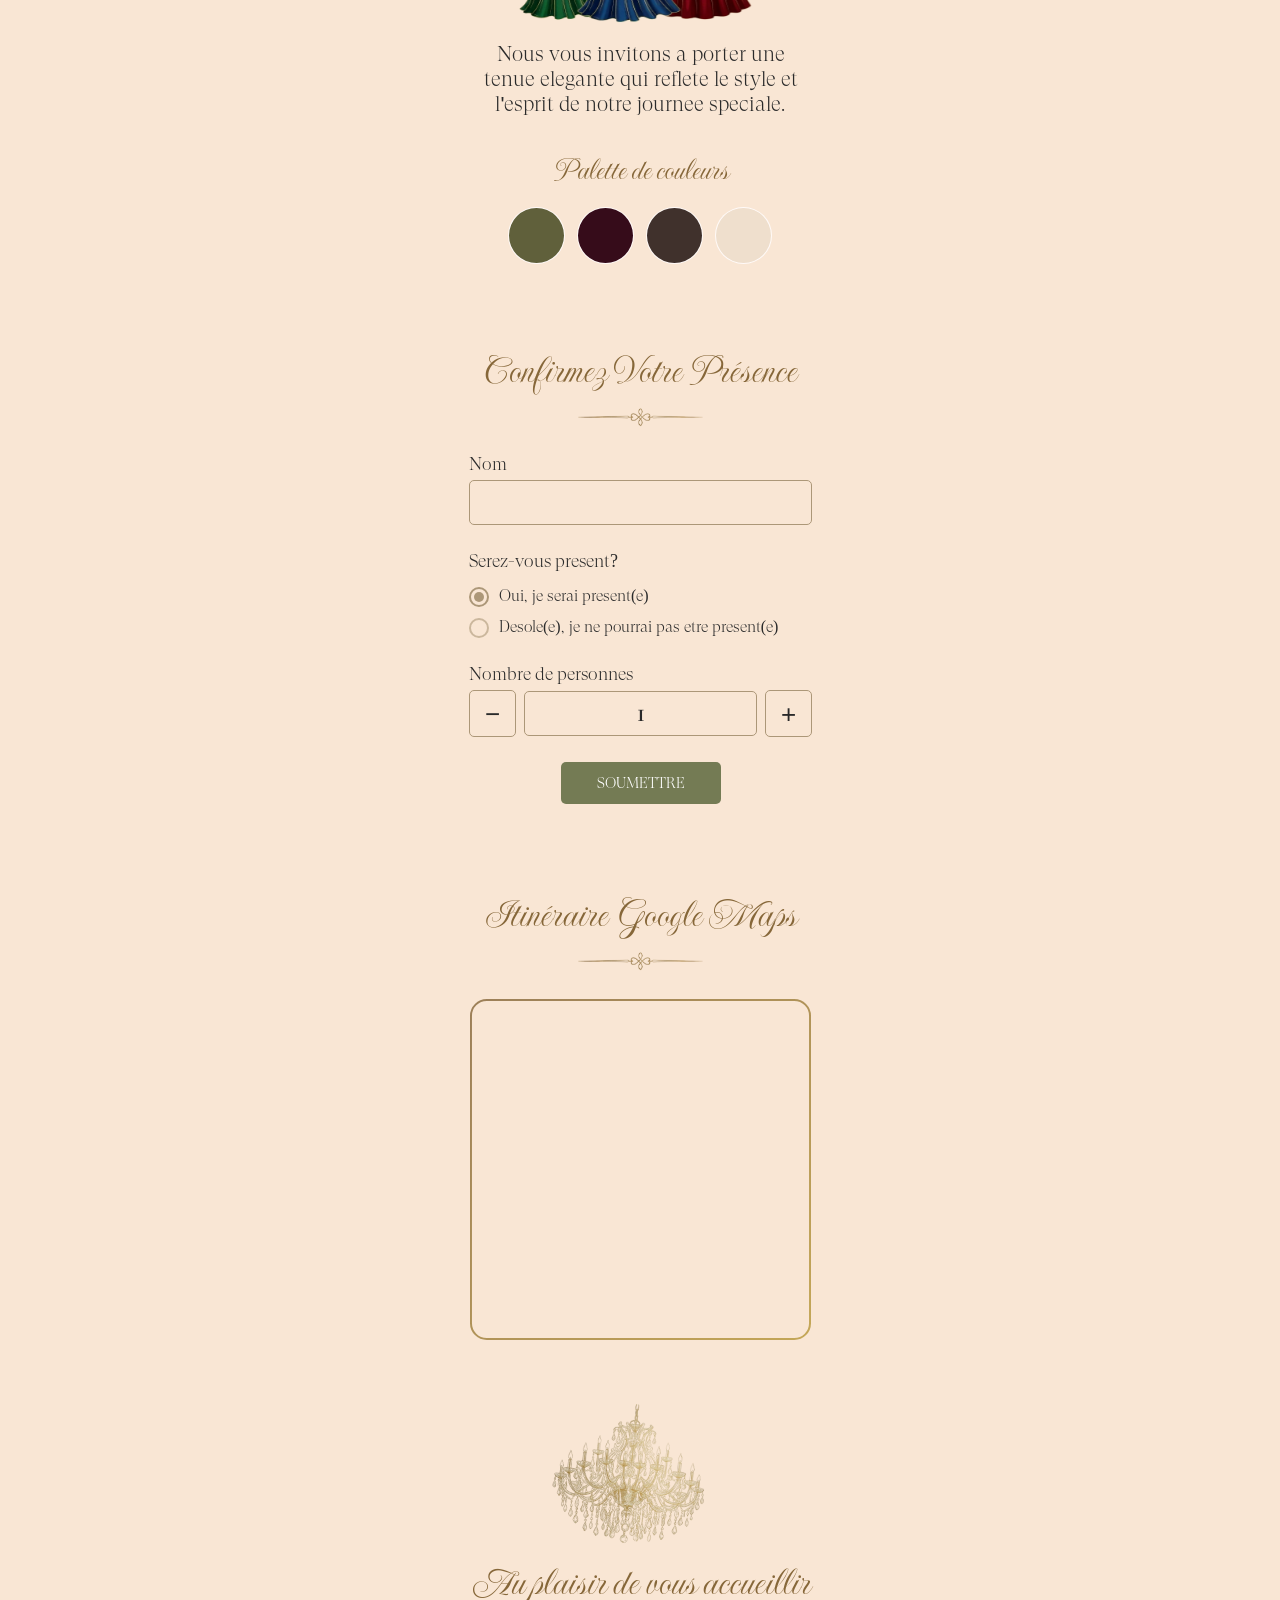
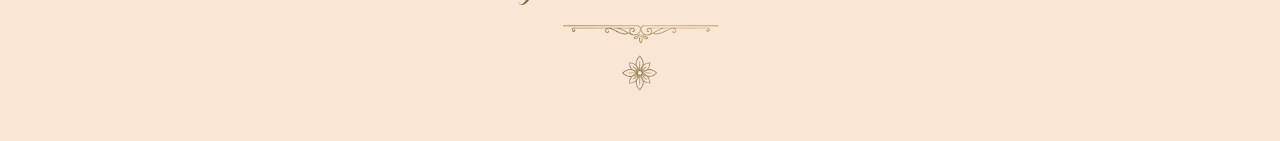
==== commit 03786535: "Add quantity stepper functionality in main.js and update styles in custom.css for improved user inte" ====
--- a/index.html
+++ b/index.html
@@ -184,6 +184,6 @@
   box-shadow: 0 4px 6px rgba(0, 0, 0, 0.1);
   visibility: hidden;
   opacity: 0;
-  transition: visibility 0s, opacity 0.3s ease-in-out;"> <div id="audio-icon" style="width: 30px; height: 30px; fill: white;"> <svg id="icon-pause" xmlns="http://www.w3.org/2000/svg" viewBox="0 0 24 24" style="display: block;"> <rect x="6" y="5" width="4" height="14" rx="1"></rect> <rect x="14" y="5" width="4" height="14" rx="1"></rect> </svg> <svg id="icon-play" xmlns="http://www.w3.org/2000/svg" viewBox="0 0 24 24" style="display: none;"> <polygon points="5,3 19,12 5,21"></polygon> </svg> </div> </div>  <!-- nominify end --> </div> </div> </div> </div> <div id="rec2339662063" class="r t-rec" style="--zoom: 1;" data-animationappear="off" data-record-type="396"> <!-- T396 -->  <div class="t396"> <div class="t396__artboard rendered" data-artboard-recid="2339662063" data-artboard-screens="320,480,640,960,1200" data-artboard-height="782" data-artboard-valign="center" data-artboard-upscale="grid" data-artboard-proxy-min-offset-top="0" data-artboard-proxy-min-height="782" data-artboard-proxy-max-height="782"> <div class="t396__carrier" data-artboard-recid="2339662063"></div> <div class="t396__filter" data-artboard-recid="2339662063"></div> <div class="t396__elem tn-elem tn-elem__23396620631776948113983" data-elem-id="1776948113983" data-elem-type="html" data-field-top-value="0" data-field-left-value="380" data-field-height-value="782" data-field-width-value="440" data-field-axisy-value="top" data-field-axisx-value="left" data-field-container-value="grid" data-field-topunits-value="px" data-field-leftunits-value="px" data-field-heightunits-value="px" data-field-widthunits-value="px" data-field-widthmode-value="fixed" data-field-heightmode-value="fixed" data-field-left-res-320-value="-60" data-field-left-res-480-value="20" data-field-left-res-640-value="100" data-field-left-res-960-value="260" data-fields="width,height,top,left,container,axisx,axisy,widthunits,heightunits,leftunits,topunits" style="width: 440px; left: 496.5px; top: 0px; height: 782px;"> <div class="tn-atom tn-atom__html"> <div style="position: relative; width: 100%;"> <video id="fadeVideo" muted="" playsinline="" loop="" preload="auto" style="width:100%;height:auto;object-fit:cover;display:block;visibility:hidden;position:absolute;top:0;left:0;"> <source src="./assets/media/hero-bg.mp4" type="video/mp4"> </video> <canvas id="fadeCanvas" style="width:100%;display:block;" width="720" height="1252"></canvas> </div>  </div> </div> <div class="t396__elem tn-elem tn-elem__23396620631710510612702" data-elem-id="1710510612702" data-elem-type="vector" data-field-top-value="90" data-field-left-value="93" data-field-width-value="8" data-field-axisy-value="top" data-field-axisx-value="left" data-field-container-value="grid" data-field-topunits-value="px" data-field-leftunits-value="px" data-field-heightunits-value="px" data-field-widthunits-value="px" data-field-heightmode-value="hug" data-fields="width,filewidth,fileheight,top,left,container,axisx,axisy,widthunits,leftunits,topunits" style="width: 8px; left: 209.5px; top: 90px;"> <div class="tn-atom tn-atom__vector"> <svg xmlns="http://www.w3.org/2000/svg" viewBox="0 0 254 1" fill="none" role="img" aria-label=""><path d="M0 0.5H254" stroke="#666666"></path></svg> </div> </div> <div class="t396__elem tn-elem tn-elem__23396620631779566247730000001 t-animate t-animate_started" data-elem-id="1779566247730000001" data-elem-type="text" data-field-top-value="334" data-field-left-value="320" data-field-height-value="100" data-field-width-value="560" data-field-axisy-value="top" data-field-axisx-value="left" data-field-container-value="grid" data-field-topunits-value="px" data-field-leftunits-value="px" data-field-heightunits-value="px" data-field-widthunits-value="px" data-animate-style="fadeinup" data-animate-duration="2.3" data-animate-delay="3" data-animate-distance="20" data-animate-mobile="y" data-field-textfit-value="autoheight" data-field-fontsize-value="59" data-field-top-res-320-value="329" data-field-left-res-320-value="-118" data-animate-delay-res-320="3" data-field-fontsize-res-320-value="59" data-field-left-res-480-value="-38" data-field-left-res-640-value="42" data-field-left-res-960-value="202" data-fields="top,left,width,height,container,axisx,axisy,widthunits,leftunits,topunits" style="top: 334px; left: 436.5px; width: 560px; height: auto; transform: translate3d(0px, 20px, 0px); transition-delay: 3s; transition-duration: 2.3s;"> <div class="tn-atom" field="tn_text_1779566247730000001" style="--lh-px: 25px; line-height: 25px;">Naila<br><br><br>Youssef</div> </div> <div class="t396__elem tn-elem tn-elem__23396620631779566247730000003 t-animate t-animate_started" data-elem-id="1779566247730000003" data-elem-type="text" data-field-top-value="466" data-field-left-value="320" data-field-height-value="37" data-field-width-value="560" data-field-axisy-value="top" data-field-axisx-value="left" data-field-container-value="grid" data-field-topunits-value="px" data-field-leftunits-value="px" data-field-heightunits-value="px" data-field-widthunits-value="px" data-animate-style="fadeinup" data-animate-duration="2.3" data-animate-delay="3" data-animate-distance="20" data-animate-mobile="y" data-field-textfit-value="fixedsize" data-field-fontsize-value="19" data-field-top-res-320-value="464" data-field-left-res-320-value="-118" data-animate-delay-res-320="3" data-field-left-res-480-value="-40" data-field-left-res-640-value="40" data-field-left-res-960-value="200" data-fields="top,left,width,height,container,axisx,axisy,widthunits,leftunits,topunits" style="top: 466px; left: 436.5px; width: 560px; height: 37px; transform: translate3d(0px, 20px, 0px); transition-delay: 3s; transition-duration: 2.3s;"> <div class="tn-atom" field="tn_text_1779566247730000003" style="--lh-px: 10px; line-height: 10px;">21 Août 2026</div> </div> <div class="t396__elem tn-elem tn-elem__23396620631779626065755000001 t-animate t-animate_started" data-elem-id="1779626065755000001" data-elem-type="text" data-field-top-value="491" data-field-left-value="320" data-field-height-value="37" data-field-width-value="560" data-field-axisy-value="top" data-field-axisx-value="left" data-field-container-value="grid" data-field-topunits-value="px" data-field-leftunits-value="px" data-field-heightunits-value="px" data-field-widthunits-value="px" data-animate-style="fadeinup" data-animate-duration="2.3" data-animate-delay="3" data-animate-distance="20" data-animate-mobile="y" data-field-textfit-value="fixedsize" data-field-fontsize-value="19" data-field-top-res-320-value="487" data-field-left-res-320-value="-118" data-animate-delay-res-320="3" data-field-left-res-480-value="-40" data-field-left-res-640-value="40" data-field-left-res-960-value="200" data-fields="top,left,width,height,container,axisx,axisy,widthunits,leftunits,topunits" style="top: 491px; left: 436.5px; width: 560px; height: 37px; transform: translate3d(0px, 20px, 0px); transition-delay: 3s; transition-duration: 2.3s;"> <div class="tn-atom" field="tn_text_1779626065755000001" style="--lh-px: 10px; line-height: 10px;">à partir de 21h</div> </div> <div class="t396__elem tn-elem tn-elem__23396620631779566247730000004 t-animate t-animate_started" data-elem-id="1779566247730000004" data-elem-type="text" data-field-top-value="368" data-field-left-value="573" data-field-height-value="31" data-field-width-value="55" data-field-axisy-value="top" data-field-axisx-value="left" data-field-container-value="grid" data-field-topunits-value="px" data-field-leftunits-value="px" data-field-heightunits-value="px" data-field-widthunits-value="px" data-animate-style="fadeinup" data-animate-duration="2.3" data-animate-delay="3" data-animate-distance="20" data-animate-mobile="y" data-field-textfit-value="autoheight" data-field-fontsize-value="28" data-field-top-res-320-value="361" data-field-left-res-320-value="134" data-animate-delay-res-320="3" data-field-left-res-480-value="214" data-field-left-res-640-value="294" data-field-left-res-960-value="454" data-fields="top,left,width,height,container,axisx,axisy,widthunits,leftunits,topunits" style="top: 368px; left: 689.5px; width: 55px; height: auto; transform: translate3d(0px, 20px, 0px); transition-delay: 3s; transition-duration: 2.3s;"> <div class="tn-atom" field="tn_text_1779566247730000004" style="--lh-px: 31px; line-height: 31px;">&amp;</div> </div> <div class="t396__elem tn-elem tn-elem__23396620631730310670421" data-elem-id="1730310670421" data-elem-type="vector" data-field-top-value="90" data-field-left-value="93" data-field-width-value="8" data-field-axisy-value="top" data-field-axisx-value="left" data-field-container-value="grid" data-field-topunits-value="px" data-field-leftunits-value="px" data-field-heightunits-value="px" data-field-widthunits-value="px" data-field-heightmode-value="hug" data-fields="width,filewidth,fileheight,top,left,container,axisx,axisy,widthunits,leftunits,topunits" style="width: 8px; left: 209.5px; top: 90px;"> <div class="tn-atom tn-atom__vector"> <svg xmlns="http://www.w3.org/2000/svg" viewBox="0 0 254 1" fill="none" role="img" aria-label=""><path d="M0 0.5H254" stroke="#666666"></path></svg> </div> </div> </div> </div>  <!-- /T396 --> </div> <div id="rec2339662083" class="r t-rec" style="background-color: rgb(249, 230, 212); --zoom: 1;" data-animationappear="off" data-record-type="396" data-bg-color="#f9e6d4"> <!-- T396 -->  <div class="t396"> <div class="t396__artboard rendered" data-artboard-recid="2339662083" data-artboard-screens="320,480,640,960,1200" data-artboard-height="780" data-artboard-valign="center" data-artboard-upscale="grid" data-artboard-height-res-320="780" data-artboard-height-res-480="780" data-artboard-height-res-640="780" data-artboard-height-res-960="780" data-artboard-proxy-min-offset-top="0" data-artboard-proxy-min-height="780" data-artboard-proxy-max-height="780"> <div class="t396__carrier" data-artboard-recid="2339662083"></div> <div class="t396__filter" data-artboard-recid="2339662083"></div> <div class="t396__elem tn-elem tn-elem__23396620831779613840466" data-elem-id="1779613840466" data-elem-type="image" data-field-top-value="43" data-field-left-value="422" data-field-height-value="734" data-field-width-value="356" data-field-axisy-value="top" data-field-axisx-value="left" data-field-container-value="grid" data-field-topunits-value="px" data-field-leftunits-value="px" data-field-heightunits-value="px" data-field-widthunits-value="px" data-field-filewidth-value="691" data-field-fileheight-value="1425" data-field-heightmode-value="hug" data-field-left-res-320-value="-18" data-field-height-res-320-value="734" data-field-left-res-480-value="62" data-field-height-res-480-value="734" data-field-left-res-640-value="142" data-field-height-res-640-value="734" data-field-left-res-960-value="302" data-field-height-res-960-value="734" data-fields="img,width,filewidth,fileheight,top,left,container,axisx,axisy,widthunits,leftunits,topunits" style="left: 538.5px; top: 43px; width: 356px;"> <div class="tn-atom"> <img class="tn-atom__img t-img loaded" data-original="./assets/img/tild6634-6438-4366-b831-343330323762-frsame_1.png" src="./assets/img/frsame_1.png.webp" alt="" imgfield="tn_img_1779613840466"> </div> </div> <div class="t396__elem tn-elem tn-elem__23396620831779624381838000001 t-animate t-animate_wait" data-elem-id="1779624381838000001" data-elem-type="text" data-field-top-value="285" data-field-left-value="478" data-field-height-value="348" data-field-width-value="245" data-field-axisy-value="top" data-field-axisx-value="left" data-field-container-value="grid" data-field-topunits-value="px" data-field-leftunits-value="px" data-field-heightunits-value="px" data-field-widthunits-value="px" data-animate-style="fadeinup" data-animate-duration="2" data-animate-distance="40" data-animate-mobile="y" data-field-textfit-value="autoheight" data-field-fontsize-value="22" data-field-left-res-320-value="38" data-field-left-res-480-value="118" data-field-left-res-640-value="198" data-field-left-res-960-value="358" data-fields="top,left,width,height,container,axisx,axisy,widthunits,leftunits,topunits" style="top: 285px; left: 594.5px; width: 245px; height: auto; transform: unset; transition-duration: 2s;" data-observer-ready="true"> <div class="tn-atom" field="tn_text_1779624381838000001" style="--lh-px: 29px; line-height: 29px;">الآنسة نائلة والسيد يوسف<br><br>يسعدهما ويشرفهما أن يدعوا حضرتكم الكريمة<br>لمشاركتهما فرحة حفل زفافهما<br><br>وذلك بمشيئة الله تعالى يوم الجمعة 21 غشت 2026 <br>على الساعة الثامنة مساءً<br><br>بقاعة مزار للحفلات<br><br></div> </div> <div class="t396__elem tn-elem tn-elem__23396620831779472210551000005 t-animate t-animate_wait" data-elem-id="1779472210551000005" data-elem-type="text" data-field-top-value="617" data-field-left-value="468" data-field-height-value="43" data-field-width-value="265" data-field-axisy-value="top" data-field-axisx-value="left" data-field-container-value="grid" data-field-topunits-value="px" data-field-leftunits-value="px" data-field-heightunits-value="px" data-field-widthunits-value="px" data-animate-style="fadeinup" data-animate-duration="2" data-animate-distance="40" data-animate-mobile="y" data-field-textfit-value="autoheight" data-field-fontsize-value="34" data-field-left-res-320-value="28" data-field-left-res-480-value="108" data-field-left-res-640-value="188" data-field-left-res-960-value="348" data-fields="top,left,width,height,container,axisx,axisy,widthunits,leftunits,topunits" style="top: 617px; left: 584.5px; width: 265px; height: auto; transform: unset; transition-duration: 2s;" data-observer-ready="true"> <div class="tn-atom" field="tn_text_1779472210551000005" style="--lh-px: 43px; line-height: 43px; padding-top: 35px;">Naila&nbsp;&nbsp;&nbsp;&nbsp;&nbsp;&nbsp;&nbsp;&nbsp;&nbsp;&nbsp;&nbsp;Youssef</div> </div> <div class="t396__elem tn-elem tn-elem__23396620831779471050704 t-animate t-animate_wait" data-elem-id="1779471050704" data-elem-type="image" data-field-top-value="662" data-field-left-value="493" data-field-height-value="52" data-field-width-value="217" data-field-axisy-value="top" data-field-axisx-value="left" data-field-container-value="grid" data-field-topunits-value="px" data-field-leftunits-value="px" data-field-heightunits-value="px" data-field-widthunits-value="px" data-animate-style="fadeinup" data-animate-duration="2" data-animate-distance="50" data-animate-mobile="y" data-field-filewidth-value="995" data-field-fileheight-value="238" data-field-heightmode-value="hug" data-field-left-res-320-value="53" data-field-height-res-320-value="52" data-field-left-res-480-value="133" data-field-height-res-480-value="52" data-field-left-res-640-value="213" data-field-height-res-640-value="52" data-field-left-res-960-value="373" data-field-height-res-960-value="52" data-fields="img,width,filewidth,fileheight,top,left,container,axisx,axisy,widthunits,leftunits,topunits" style="left: 609.5px; top: 662px; width: 217px; transform: unset; transition-duration: 2s;" data-observer-ready="true"> <div class="tn-atom"> <img class="tn-atom__img t-img loaded" data-original="./assets/img/tild6566-6361-4436-a235-323435366264-line_flower_1.png" src="./assets/img/line_flower_1.png.webp" alt="" imgfield="tn_img_1779471050704"> </div> </div> <div class="t396__elem tn-elem tn-elem__23396620831779471640878 t-animate t-animate_started" data-elem-id="1779471640878" data-elem-type="image" data-field-top-value="159" data-field-left-value="494" data-field-height-value="61" data-field-width-value="209" data-field-axisy-value="top" data-field-axisx-value="left" data-field-container-value="grid" data-field-topunits-value="px" data-field-leftunits-value="px" data-field-heightunits-value="px" data-field-widthunits-value="px" data-animate-style="fadeinup" data-animate-duration="2" data-animate-distance="50" data-animate-mobile="y" data-field-filewidth-value="554" data-field-fileheight-value="161" data-field-heightmode-value="hug" data-field-left-res-320-value="54" data-field-height-res-320-value="61" data-field-left-res-480-value="134" data-field-height-res-480-value="61" data-field-left-res-640-value="214" data-field-height-res-640-value="61" data-field-left-res-960-value="374" data-field-height-res-960-value="61" data-fields="img,width,filewidth,fileheight,top,left,container,axisx,axisy,widthunits,leftunits,topunits" style="left: 610.5px; top: 159px; width: 209px; transform: translate3d(0px, 50px, 0px); transition-duration: 2s;"> <div class="tn-atom"> <img class="tn-atom__img t-img loaded" data-original="./assets/img/tild6131-6532-4465-a338-653839313434-Group_204_2.png" src="./assets/img/Group_204_2.png.webp" alt="" imgfield="tn_img_1779471640878"> </div> </div> <div class="t396__elem tn-elem tn-elem__23396620831779542665396 t-sbs-anim_started" data-elem-id="1779542665396" data-elem-type="image" data-field-top-value="234" data-field-left-value="582" data-field-height-value="36" data-field-width-value="37" data-field-axisy-value="top" data-field-axisx-value="left" data-field-container-value="grid" data-field-topunits-value="px" data-field-leftunits-value="px" data-field-heightunits-value="px" data-field-widthunits-value="px" data-animate-mobile="y" data-animate-sbs-event="intoview" data-animate-sbs-trg="1" data-animate-sbs-trgofst="0" data-animate-sbs-loop="loop" data-animate-sbs-opts="[{&#39;mx&#39;:0,&#39;my&#39;:0,&#39;sx&#39;:1,&#39;sy&#39;:1,&#39;op&#39;:1,&#39;ro&#39;:0,&#39;ti&#39;:0,&#39;ea&#39;:&#39;0&#39;,&#39;dt&#39;:0},{&#39;mx&#39;:0,&#39;my&#39;:0,&#39;sx&#39;:1.16,&#39;sy&#39;:1.16,&#39;op&#39;:1,&#39;ro&#39;:0,&#39;ti&#39;:2000,&#39;ea&#39;:&#39;0&#39;,&#39;dt&#39;:0},{&#39;mx&#39;:0,&#39;my&#39;:0,&#39;sx&#39;:1,&#39;sy&#39;:1,&#39;op&#39;:1,&#39;ro&#39;:0,&#39;ti&#39;:2000,&#39;ea&#39;:&#39;0&#39;,&#39;dt&#39;:0},{&#39;mx&#39;:0,&#39;my&#39;:0,&#39;sx&#39;:1.08,&#39;sy&#39;:1.08,&#39;op&#39;:1,&#39;ro&#39;:0,&#39;ti&#39;:2000,&#39;ea&#39;:&#39;0&#39;,&#39;dt&#39;:0},{&#39;mx&#39;:0,&#39;my&#39;:0,&#39;sx&#39;:1,&#39;sy&#39;:1,&#39;op&#39;:1,&#39;ro&#39;:0,&#39;ti&#39;:2000,&#39;ea&#39;:&#39;0&#39;,&#39;dt&#39;:0}]" data-field-filewidth-value="175" data-field-fileheight-value="169" data-field-heightmode-value="hug" data-field-left-res-320-value="142" data-field-height-res-320-value="36" data-field-left-res-480-value="222" data-field-height-res-480-value="36" data-field-left-res-640-value="302" data-field-height-res-640-value="36" data-field-left-res-960-value="462" data-field-height-res-960-value="36" data-fields="img,width,filewidth,fileheight,top,left,container,axisx,axisy,widthunits,leftunits,topunits" style="left: 698.5px; top: 234px; width: 37px;">  <div class="tn-atom__sbs-anim-wrapper" style="display: inherit; width: inherit; height: inherit;" id="sbs-2339662083-1779542665396"><div class="tn-atom"> <img class="tn-atom__img t-img loaded" data-original="./assets/img/tild3830-3661-4865-a130-306631633264-Vector.png" src="./assets/img/Vector.png.webp" alt="" imgfield="tn_img_1779542665396"> </div></div></div> </div> </div>  <!-- /T396 --> </div> <div id="rec2339662093" class="r t-rec t-rec_pt_15" style="padding-top: 15px; background-color: rgb(249, 230, 212); --zoom: 1;" data-animationappear="off" data-record-type="396" data-bg-color="#f9e6d4"> <!-- T396 -->  <div class="t396"> <div class="t396__artboard rendered" data-artboard-recid="2339662093" data-artboard-screens="320,480,640,960,1200" data-artboard-height="248" data-artboard-valign="center" data-artboard-upscale="grid" data-artboard-proxy-min-offset-top="0" data-artboard-proxy-min-height="248" data-artboard-proxy-max-height="248"> <div class="t396__carrier" data-artboard-recid="2339662093"></div> <div class="t396__filter" data-artboard-recid="2339662093"></div> <div class="t396__elem tn-elem tn-elem__23396620931771277551711000001 t-animate t-animate_wait" data-elem-id="1771277551711000001" data-elem-type="html" data-field-top-value="73" data-field-left-value="335" data-field-height-value="170" data-field-width-value="531" data-field-axisy-value="top" data-field-axisx-value="left" data-field-container-value="grid" data-field-topunits-value="px" data-field-leftunits-value="px" data-field-heightunits-value="px" data-field-widthunits-value="px" data-animate-style="fadein" data-animate-duration="2" data-animate-mobile="y" data-field-top-res-320-value="73" data-field-left-res-320-value="-75" data-field-width-res-320-value="470" data-field-top-res-480-value="73" data-field-left-res-480-value="-25" data-field-top-res-640-value="73" data-field-left-res-640-value="55" data-field-top-res-960-value="73" data-field-left-res-960-value="215" data-fields="width,height,top,left,container,axisx,axisy,widthunits,heightunits,leftunits,topunits" style="width: 531px; left: 451.5px; top: 73px; height: 170px; transition-duration: 2s;" data-observer-ready="true"> <div class="tn-atom tn-atom__html">     <meta name="viewport" content="width=device-width, initial-scale=1.0"> <title>Compte à rebours</title> <!-- Import Rufina font for labels --> <link href="./assets/css/google-fonts.css" rel="stylesheet">    <div id="countdownContainer"> <div class="time-block"> <div class="number" id="days">325</div> <div class="label">Jours</div> </div> <div class="separator">:</div> <div class="time-block"> <div class="number" id="hours">06</div> <div class="label">Heures</div> </div> <div class="separator">:</div> <div class="time-block"> <div class="number" id="minutes">56</div> <div class="label">Minutes</div> </div> <div class="separator">:</div> <div class="time-block"> <div class="number" id="seconds">44</div> <div class="label">Secondes</div> </div> </div>    </div> </div> <div class="t396__elem tn-elem tn-elem__23396620931771277026942000001" data-elem-id="1771277026942000001" data-elem-type="text" data-field-top-value="45" data-field-left-value="323" data-field-height-value="64" data-field-width-value="560" data-field-axisy-value="top" data-field-axisx-value="left" data-field-container-value="grid" data-field-topunits-value="px" data-field-leftunits-value="px" data-field-heightunits-value="px" data-field-widthunits-value="px" data-field-textfit-value="autoheight" data-field-fontsize-value="41" data-field-left-res-320-value="-120" data-field-left-res-480-value="-40" data-field-left-res-640-value="40" data-field-left-res-960-value="200" data-fields="top,left,width,height,container,axisx,axisy,widthunits,leftunits,topunits" style="top: 45px; left: 439.5px; width: 560px; height: auto;"> <div class="tn-atom" field="tn_text_1771277026942000001" style="--lh-px: 64px; line-height: 64px;">La Célébration Commence</div> </div> <div class="t396__elem tn-elem tn-elem__23396620931779543504626 t-animate t-animate_wait" data-elem-id="1779543504626" data-elem-type="image" data-field-top-value="110" data-field-left-value="531" data-field-height-value="28" data-field-width-value="139" data-field-axisy-value="top" data-field-axisx-value="left" data-field-container-value="grid" data-field-topunits-value="px" data-field-leftunits-value="px" data-field-heightunits-value="px" data-field-widthunits-value="px" data-animate-style="zoomin" data-animate-duration="2" data-animate-scale="0.15" data-animate-mobile="y" data-field-filewidth-value="471" data-field-fileheight-value="95" data-field-heightmode-value="hug" data-field-left-res-320-value="91" data-field-height-res-320-value="28" data-field-left-res-480-value="171" data-field-height-res-480-value="28" data-field-left-res-640-value="251" data-field-height-res-640-value="28" data-field-left-res-960-value="411" data-field-height-res-960-value="28" data-fields="img,width,filewidth,fileheight,top,left,container,axisx,axisy,widthunits,leftunits,topunits" style="left: 647.5px; top: 110px; width: 139px; transform: unset; transition-duration: 2s;" data-observer-ready="true"> <div class="tn-atom"> <img class="tn-atom__img t-img loaded" data-original="./assets/img/tild6239-3062-4232-a662-393266616664-line-divider2.png" src="./assets/img/line-divider2.png.webp" alt="" imgfield="tn_img_1779543504626"> </div> </div> </div> </div>  <!-- /T396 --> </div> <div id="rec2355511493" class="r t-rec t-rec_pt_15" style="padding-top: 15px; background-color: rgb(249, 230, 212); --zoom: 1;" data-animationappear="off" data-record-type="396" data-bg-color="#f9e6d4"> <!-- T396 -->  <div class="t396"> <div class="t396__artboard rendered" data-artboard-recid="2355511493" data-artboard-screens="320,480,640,960,1200" data-artboard-height="489" data-artboard-valign="center" data-artboard-upscale="grid" data-artboard-ovrflw="visible" data-artboard-proxy-min-offset-top="0" data-artboard-proxy-min-height="489" data-artboard-proxy-max-height="489"> <div class="t396__carrier" data-artboard-recid="2355511493"></div> <div class="t396__filter" data-artboard-recid="2355511493"></div> <div class="t396__elem tn-elem tn-elem__23555114931771277026942000001" data-elem-id="1771277026942000001" data-elem-type="text" data-field-top-value="45" data-field-left-value="320" data-field-height-value="64" data-field-width-value="560" data-field-axisy-value="top" data-field-axisx-value="left" data-field-container-value="grid" data-field-topunits-value="px" data-field-leftunits-value="px" data-field-heightunits-value="px" data-field-widthunits-value="px" data-field-textfit-value="autoheight" data-field-fontsize-value="41" data-field-left-res-320-value="-120" data-field-left-res-480-value="-40" data-field-left-res-640-value="40" data-field-left-res-960-value="200" data-fields="top,left,width,height,container,axisx,axisy,widthunits,leftunits,topunits" style="top: 45px; left: 436.5px; width: 560px; height: auto;"> <div class="tn-atom" field="tn_text_1771277026942000001" style="--lh-px: 64px; line-height: 64px;">Chronologie de l'événement</div> </div> <div class="t396__elem tn-elem tn-elem__23555114931779543504626 t-animate t-animate_wait" data-elem-id="1779543504626" data-elem-type="image" data-field-top-value="110" data-field-left-value="529" data-field-height-value="28" data-field-width-value="139" data-field-axisy-value="top" data-field-axisx-value="left" data-field-container-value="grid" data-field-topunits-value="px" data-field-leftunits-value="px" data-field-heightunits-value="px" data-field-widthunits-value="px" data-animate-style="zoomin" data-animate-duration="2" data-animate-scale="0.15" data-animate-mobile="y" data-field-filewidth-value="471" data-field-fileheight-value="95" data-field-heightmode-value="hug" data-field-left-res-320-value="89" data-field-height-res-320-value="28" data-field-left-res-480-value="169" data-field-height-res-480-value="28" data-field-left-res-640-value="249" data-field-height-res-640-value="28" data-field-left-res-960-value="409" data-field-height-res-960-value="28" data-fields="img,width,filewidth,fileheight,top,left,container,axisx,axisy,widthunits,leftunits,topunits" style="left: 645.5px; top: 110px; width: 139px; transform: unset; transition-duration: 2s;" data-observer-ready="true"> <div class="tn-atom"> <img class="tn-atom__img t-img" data-original="./assets/img/tild6239-3062-4232-a662-393266616664-line-divider2.png" src="./assets/img/line-divider2.png" alt="" imgfield="tn_img_1779543504626"> </div> </div> <div class="t396__elem tn-elem tn-elem__23555114931780760554667000001" data-elem-id="1780760554667000001" data-elem-type="text" data-field-top-value="184" data-field-left-value="642" data-field-height-value="44" data-field-width-value="94" data-field-axisy-value="top" data-field-axisx-value="left" data-field-container-value="grid" data-field-topunits-value="px" data-field-leftunits-value="px" data-field-heightunits-value="px" data-field-widthunits-value="px" data-field-textfit-value="autoheight" data-field-fontsize-value="20" data-field-left-res-320-value="203" data-field-left-res-480-value="283" data-field-left-res-640-value="363" data-field-left-res-960-value="523" data-fields="top,left,width,height,container,axisx,axisy,widthunits,leftunits,topunits" style="top: 184px; left: 758.5px; width: 94px; height: auto;"> <div class="tn-atom" field="tn_text_1780760554667000001" style="--lh-px: 22px; line-height: 22px;">Accueil des invités</div> </div> <div class="t396__elem tn-elem tn-elem__23555114931780760554667000002" data-elem-id="1780760554667000002" data-elem-type="text" data-field-top-value="182" data-field-left-value="464" data-field-height-value="47" data-field-width-value="75" data-field-axisy-value="top" data-field-axisx-value="left" data-field-container-value="grid" data-field-topunits-value="px" data-field-leftunits-value="px" data-field-heightunits-value="px" data-field-widthunits-value="px" data-field-textfit-value="autoheight" data-field-fontsize-value="30" data-field-left-res-320-value="25" data-field-left-res-480-value="105" data-field-left-res-640-value="185" data-field-left-res-960-value="345" data-fields="top,left,width,height,container,axisx,axisy,widthunits,leftunits,topunits" style="top: 182px; left: 580.5px; width: 75px; height: auto;"> <div class="tn-atom" field="tn_text_1780760554667000002" style="--lh-px: 47px; line-height: 47px;">21:00</div> </div> <div class="t396__elem tn-elem tn-elem__23555114931780760554667000003" data-elem-id="1780760554667000003" data-elem-type="text" data-field-top-value="266" data-field-left-value="649" data-field-height-value="44" data-field-width-value="86" data-field-axisy-value="top" data-field-axisx-value="left" data-field-container-value="grid" data-field-topunits-value="px" data-field-leftunits-value="px" data-field-heightunits-value="px" data-field-widthunits-value="px" data-field-textfit-value="autoheight" data-field-fontsize-value="20" data-field-left-res-320-value="210" data-field-left-res-480-value="290" data-field-left-res-640-value="370" data-field-left-res-960-value="530" data-fields="top,left,width,height,container,axisx,axisy,widthunits,leftunits,topunits" style="top: 266px; left: 765.5px; width: 86px; height: auto;"> <div class="tn-atom" field="tn_text_1780760554667000003" style="--lh-px: 22px; line-height: 22px;">Entrée des<br>mariés</div> </div> <div class="t396__elem tn-elem tn-elem__23555114931780760554668000004" data-elem-id="1780760554668000004" data-elem-type="text" data-field-top-value="264" data-field-left-value="464" data-field-height-value="47" data-field-width-value="75" data-field-axisy-value="top" data-field-axisx-value="left" data-field-container-value="grid" data-field-topunits-value="px" data-field-leftunits-value="px" data-field-heightunits-value="px" data-field-widthunits-value="px" data-field-textfit-value="autoheight" data-field-fontsize-value="30" data-field-left-res-320-value="25" data-field-left-res-480-value="105" data-field-left-res-640-value="185" data-field-left-res-960-value="345" data-fields="top,left,width,height,container,axisx,axisy,widthunits,leftunits,topunits" style="top: 264px; left: 580.5px; width: 75px; height: auto;"> <div class="tn-atom" field="tn_text_1780760554668000004" style="--lh-px: 47px; line-height: 47px;">22:00</div> </div> <div class="t396__elem tn-elem tn-elem__23555114931780760554668000005" data-elem-id="1780760554668000005" data-elem-type="text" data-field-top-value="365" data-field-left-value="654" data-field-height-value="22" data-field-width-value="69" data-field-axisy-value="top" data-field-axisx-value="left" data-field-container-value="grid" data-field-topunits-value="px" data-field-leftunits-value="px" data-field-heightunits-value="px" data-field-widthunits-value="px" data-field-textfit-value="autoheight" data-field-fontsize-value="20" data-field-left-res-320-value="215" data-field-left-res-480-value="295" data-field-left-res-640-value="375" data-field-left-res-960-value="535" data-fields="top,left,width,height,container,axisx,axisy,widthunits,leftunits,topunits" style="top: 365px; left: 770.5px; width: 69px; height: auto;"> <div class="tn-atom" field="tn_text_1780760554668000005" style="--lh-px: 22px; line-height: 22px;">Dîner</div> </div> <div class="t396__elem tn-elem tn-elem__23555114931780760554668000006" data-elem-id="1780760554668000006" data-elem-type="text" data-field-top-value="352" data-field-left-value="464" data-field-height-value="47" data-field-width-value="75" data-field-axisy-value="top" data-field-axisx-value="left" data-field-container-value="grid" data-field-topunits-value="px" data-field-leftunits-value="px" data-field-heightunits-value="px" data-field-widthunits-value="px" data-field-textfit-value="autoheight" data-field-fontsize-value="30" data-field-left-res-320-value="25" data-field-left-res-480-value="105" data-field-left-res-640-value="185" data-field-left-res-960-value="345" data-fields="top,left,width,height,container,axisx,axisy,widthunits,leftunits,topunits" style="top: 352px; left: 580.5px; width: 75px; height: auto;"> <div class="tn-atom" field="tn_text_1780760554668000006" style="--lh-px: 47px; line-height: 47px;">00:00</div> </div> <div class="t396__elem tn-elem tn-elem__23555114931780760554668000007" data-elem-id="1780760554668000007" data-elem-type="text" data-field-top-value="442" data-field-left-value="658" data-field-height-value="22" data-field-width-value="61" data-field-axisy-value="top" data-field-axisx-value="left" data-field-container-value="grid" data-field-topunits-value="px" data-field-leftunits-value="px" data-field-heightunits-value="px" data-field-widthunits-value="px" data-field-textfit-value="autoheight" data-field-fontsize-value="20" data-field-left-res-320-value="219" data-field-left-res-480-value="299" data-field-left-res-640-value="379" data-field-left-res-960-value="539" data-fields="top,left,width,height,container,axisx,axisy,widthunits,leftunits,topunits" style="top: 442px; left: 774.5px; width: 61px; height: auto;"> <div class="tn-atom" field="tn_text_1780760554668000007" style="--lh-px: 22px; line-height: 22px;">Soirée</div> </div> <div class="t396__elem tn-elem tn-elem__23555114931780760554668000008" data-elem-id="1780760554668000008" data-elem-type="text" data-field-top-value="429" data-field-left-value="462" data-field-height-value="47" data-field-width-value="79" data-field-axisy-value="top" data-field-axisx-value="left" data-field-container-value="grid" data-field-topunits-value="px" data-field-leftunits-value="px" data-field-heightunits-value="px" data-field-widthunits-value="px" data-field-textfit-value="autoheight" data-field-fontsize-value="30" data-field-left-res-320-value="23" data-field-left-res-480-value="103" data-field-left-res-640-value="183" data-field-left-res-960-value="343" data-fields="top,left,width,height,container,axisx,axisy,widthunits,leftunits,topunits" style="top: 429px; left: 578.5px; width: 79px; height: auto;"> <div class="tn-atom" field="tn_text_1780760554668000008" style="--lh-px: 47px; line-height: 47px;">01:00</div> </div> <div class="t396__elem tn-elem tn-elem__23555114931780760554668000010" data-elem-id="1780760554668000010" data-elem-type="vector" data-field-top-value="201" data-field-left-value="598" data-field-height-value="258" data-field-width-value="2" data-field-axisy-value="top" data-field-axisx-value="left" data-field-container-value="grid" data-field-topunits-value="px" data-field-leftunits-value="px" data-field-heightunits-value="px" data-field-widthunits-value="px" data-field-filewidth-value="2" data-field-fileheight-value="258" data-field-heightmode-value="hug" data-field-top-res-320-value="201" data-field-left-res-320-value="159" data-field-top-res-480-value="201" data-field-left-res-480-value="239" data-field-top-res-640-value="201" data-field-left-res-640-value="319" data-field-top-res-960-value="201" data-field-left-res-960-value="479" data-fields="width,filewidth,fileheight,top,left,container,axisx,axisy,widthunits,leftunits,topunits" style="width: 2px; left: 714.5px; top: 201px;"> <div class="tn-atom tn-atom__vector"> <svg xmlns="http://www.w3.org/2000/svg" viewBox="0 0 2.00 258.00" data-guides="{&quot;vertical&quot;:[],&quot;horizontal&quot;:[]}" role="img" aria-label=""><defs></defs><line fill="transparent" fill-opacity="1" stroke="#af9b6a" stroke-opacity="1" stroke-width="1" id="tSvg55ff261ca6" title="Line 4" x1="1.00" y1="1.00" x2="1.00" y2="257.00" stroke-linecap="round" style="transform-origin: 1px 129px;"></line></svg> </div> </div> <div class="t396__elem tn-elem tn-elem__23555114931780760716135000016" data-elem-id="1780760716135000016" data-elem-type="image" data-field-top-value="368" data-field-left-value="592" data-field-height-value="16" data-field-width-value="14" data-field-axisy-value="top" data-field-axisx-value="left" data-field-container-value="grid" data-field-topunits-value="px" data-field-leftunits-value="px" data-field-heightunits-value="px" data-field-widthunits-value="px" data-field-filewidth-value="52" data-field-fileheight-value="60" data-field-widthmode-value="fixed" data-field-heightmode-value="hug" data-field-top-res-320-value="368" data-field-left-res-320-value="153" data-field-height-res-320-value="16" data-field-top-res-480-value="368" data-field-left-res-480-value="233" data-field-height-res-480-value="16" data-field-top-res-640-value="368" data-field-left-res-640-value="313" data-field-height-res-640-value="16" data-field-top-res-960-value="368" data-field-left-res-960-value="473" data-field-height-res-960-value="16" data-fields="img,width,filewidth,fileheight,top,left,container,axisx,axisy,widthunits,leftunits,topunits" style="left: 708.5px; top: 368px; width: 14px;"> <div class="tn-atom"> <img class="tn-atom__img t-img" data-original="./assets/img/tild6335-6235-4431-a638-396563386331-Decoration_elements_.png" src="./assets/img/Decoration_elements_.png" alt="" imgfield="tn_img_1780760716135000016"> </div> </div> <div class="t396__elem tn-elem tn-elem__23555114931780760740624000017" data-elem-id="1780760740624000017" data-elem-type="image" data-field-top-value="445" data-field-left-value="592" data-field-height-value="16" data-field-width-value="14" data-field-axisy-value="top" data-field-axisx-value="left" data-field-container-value="grid" data-field-topunits-value="px" data-field-leftunits-value="px" data-field-heightunits-value="px" data-field-widthunits-value="px" data-field-filewidth-value="52" data-field-fileheight-value="60" data-field-widthmode-value="fixed" data-field-heightmode-value="hug" data-field-top-res-320-value="445" data-field-left-res-320-value="153" data-field-height-res-320-value="16" data-field-top-res-480-value="445" data-field-left-res-480-value="233" data-field-height-res-480-value="16" data-field-top-res-640-value="445" data-field-left-res-640-value="313" data-field-height-res-640-value="16" data-field-top-res-960-value="445" data-field-left-res-960-value="473" data-field-height-res-960-value="16" data-fields="img,width,filewidth,fileheight,top,left,container,axisx,axisy,widthunits,leftunits,topunits" style="left: 708.5px; top: 445px; width: 14px;"> <div class="tn-atom"> <img class="tn-atom__img t-img" data-original="./assets/img/tild6335-6235-4431-a638-396563386331-Decoration_elements_.png" src="./assets/img/Decoration_elements_.png" alt="" imgfield="tn_img_1780760740624000017"> </div> </div> <div class="t396__elem tn-elem tn-elem__23555114931780760688963" data-elem-id="1780760688963" data-elem-type="image" data-field-top-value="280" data-field-left-value="592" data-field-height-value="16" data-field-width-value="14" data-field-axisy-value="top" data-field-axisx-value="left" data-field-container-value="grid" data-field-topunits-value="px" data-field-leftunits-value="px" data-field-heightunits-value="px" data-field-widthunits-value="px" data-field-filewidth-value="52" data-field-fileheight-value="60" data-field-widthmode-value="fixed" data-field-heightmode-value="hug" data-field-top-res-320-value="280" data-field-left-res-320-value="153" data-field-height-res-320-value="16" data-field-top-res-480-value="280" data-field-left-res-480-value="233" data-field-height-res-480-value="16" data-field-top-res-640-value="280" data-field-left-res-640-value="313" data-field-height-res-640-value="16" data-field-top-res-960-value="280" data-field-left-res-960-value="473" data-field-height-res-960-value="16" data-fields="img,width,filewidth,fileheight,top,left,container,axisx,axisy,widthunits,leftunits,topunits" style="left: 708.5px; top: 280px; width: 14px;"> <div class="tn-atom"> <img class="tn-atom__img t-img" data-original="./assets/img/tild6335-6235-4431-a638-396563386331-Decoration_elements_.png" src="./assets/img/Decoration_elements_.png" alt="" imgfield="tn_img_1780760688963"> </div> </div> <div class="t396__elem tn-elem tn-elem__23555114931780760766910000019" data-elem-id="1780760766910000019" data-elem-type="image" data-field-top-value="198" data-field-left-value="592" data-field-height-value="16" data-field-width-value="14" data-field-axisy-value="top" data-field-axisx-value="left" data-field-container-value="grid" data-field-topunits-value="px" data-field-leftunits-value="px" data-field-heightunits-value="px" data-field-widthunits-value="px" data-field-filewidth-value="52" data-field-fileheight-value="60" data-field-widthmode-value="fixed" data-field-heightmode-value="hug" data-field-top-res-320-value="198" data-field-left-res-320-value="153" data-field-height-res-320-value="16" data-field-top-res-480-value="198" data-field-left-res-480-value="233" data-field-height-res-480-value="16" data-field-top-res-640-value="198" data-field-left-res-640-value="313" data-field-height-res-640-value="16" data-field-top-res-960-value="198" data-field-left-res-960-value="473" data-field-height-res-960-value="16" data-fields="img,width,filewidth,fileheight,top,left,container,axisx,axisy,widthunits,leftunits,topunits" style="left: 708.5px; top: 198px; width: 14px;"> <div class="tn-atom"> <img class="tn-atom__img t-img" data-original="./assets/img/tild6335-6235-4431-a638-396563386331-Decoration_elements_.png" src="./assets/img/Decoration_elements_.png" alt="" imgfield="tn_img_1780760766910000019"> </div> </div> <div class="t396__elem tn-elem tn-elem__23555114931780760554668000015" data-elem-id="1780760554668000015" data-elem-type="image" data-field-top-value="181" data-field-left-value="572" data-field-height-value="55" data-field-width-value="55" data-field-axisy-value="top" data-field-axisx-value="left" data-field-container-value="grid" data-field-topunits-value="px" data-field-leftunits-value="px" data-field-heightunits-value="px" data-field-widthunits-value="px" data-animate-mobile="y" data-animate-sbs-event="scroll" data-animate-sbs-trg="0.5" data-animate-sbs-trgofst="0" data-animate-sbs-opts="[{&#39;mx&#39;:0,&#39;my&#39;:0,&#39;sx&#39;:1,&#39;sy&#39;:1,&#39;op&#39;:1,&#39;ro&#39;:0,&#39;di&#39;:&#39;0&#39;,&#39;dd&#39;:&#39;0&#39;,&#39;fi&#39;:&#39;0&#39;},{&#39;mx&#39;:0,&#39;my&#39;:80,&#39;sx&#39;:1,&#39;sy&#39;:1,&#39;op&#39;:1,&#39;ro&#39;:44,&#39;di&#39;:100,&#39;dd&#39;:&#39;0&#39;,&#39;fi&#39;:&#39;0&#39;},{&#39;mx&#39;:0,&#39;my&#39;:169,&#39;sx&#39;:1,&#39;sy&#39;:1,&#39;op&#39;:1,&#39;ro&#39;:88,&#39;di&#39;:100,&#39;dd&#39;:&#39;0&#39;,&#39;fi&#39;:&#39;0&#39;},{&#39;mx&#39;:0,&#39;my&#39;:247,&#39;sx&#39;:1,&#39;sy&#39;:1,&#39;op&#39;:1,&#39;ro&#39;:134,&#39;di&#39;:100,&#39;dd&#39;:&#39;0&#39;,&#39;fi&#39;:&#39;0&#39;}]" data-field-filewidth-value="615" data-field-fileheight-value="615" data-field-heightmode-value="hug" data-field-left-res-320-value="133" data-field-height-res-320-value="55" data-field-left-res-480-value="213" data-field-height-res-480-value="55" data-field-left-res-640-value="293" data-field-height-res-640-value="55" data-field-left-res-960-value="453" data-field-height-res-960-value="55" data-fields="img,width,filewidth,fileheight,top,left,container,axisx,axisy,widthunits,leftunits,topunits" style="left: 688.5px; top: 181px; width: 55px;">  <div class="tn-atom__sbs-anim-wrapper" style="display: inherit; width: inherit; height: inherit; opacity: 1; transform: scale(1);" id="sbs-2355511493-1780760554668000015"><div class="tn-atom"> <img class="tn-atom__img t-img" data-original="./assets/img/tild6363-6164-4231-a362-383563623535-flower-decor.png" src="./assets/img/flower-decor.png" alt="" imgfield="tn_img_1780760554668000015"> </div></div></div> </div> </div>  <!-- /T396 --> </div> <div id="rec2339662113" class="r t-rec t-rec_pt_15" style="padding-top: 15px; background-color: rgb(249, 230, 212); --zoom: 1;" data-animationappear="off" data-record-type="396" data-bg-color="#f9e6d4"> <!-- T396 -->  <div class="t396"> <div class="t396__artboard rendered" data-artboard-recid="2339662113" data-artboard-screens="320,480,640,960,1200" data-artboard-height="541" data-artboard-valign="center" data-artboard-upscale="grid" data-artboard-proxy-min-offset-top="0" data-artboard-proxy-min-height="541" data-artboard-proxy-max-height="541"> <div class="t396__carrier" data-artboard-recid="2339662113"></div> <div class="t396__filter" data-artboard-recid="2339662113"></div> <div class="t396__elem tn-elem tn-elem__23396621131771277026942000001" data-elem-id="1771277026942000001" data-elem-type="text" data-field-top-value="45" data-field-left-value="320" data-field-height-value="64" data-field-width-value="560" data-field-axisy-value="top" data-field-axisx-value="left" data-field-container-value="grid" data-field-topunits-value="px" data-field-leftunits-value="px" data-field-heightunits-value="px" data-field-widthunits-value="px" data-field-textfit-value="autoheight" data-field-fontsize-value="41" data-field-left-res-320-value="-120" data-field-left-res-480-value="-40" data-field-left-res-640-value="40" data-field-left-res-960-value="200" data-fields="top,left,width,height,container,axisx,axisy,widthunits,leftunits,topunits" style="top: 45px; left: 436.5px; width: 560px; height: auto;"> <div class="tn-atom" field="tn_text_1771277026942000001" style="--lh-px: 64px; line-height: 64px;">Lieu</div> </div> <div class="t396__elem tn-elem tn-elem__23396621131779543504626 t-animate t-animate_wait" data-elem-id="1779543504626" data-elem-type="image" data-field-top-value="110" data-field-left-value="529" data-field-height-value="28" data-field-width-value="139" data-field-axisy-value="top" data-field-axisx-value="left" data-field-container-value="grid" data-field-topunits-value="px" data-field-leftunits-value="px" data-field-heightunits-value="px" data-field-widthunits-value="px" data-animate-style="zoomin" data-animate-duration="2" data-animate-scale="0.15" data-animate-mobile="y" data-field-filewidth-value="471" data-field-fileheight-value="95" data-field-heightmode-value="hug" data-field-left-res-320-value="89" data-field-height-res-320-value="28" data-field-left-res-480-value="169" data-field-height-res-480-value="28" data-field-left-res-640-value="249" data-field-height-res-640-value="28" data-field-left-res-960-value="409" data-field-height-res-960-value="28" data-fields="img,width,filewidth,fileheight,top,left,container,axisx,axisy,widthunits,leftunits,topunits" style="left: 645.5px; top: 110px; width: 139px; transform: unset; transition-duration: 2s;" data-observer-ready="true"> <div class="tn-atom"> <img class="tn-atom__img t-img" data-original="./assets/img/tild6239-3062-4232-a662-393266616664-line-divider2.png" src="./assets/img/line-divider2.png" alt="" imgfield="tn_img_1779543504626"> </div> </div> <div class="t396__elem tn-elem tn-elem__23396621131779544675299" data-elem-id="1779544675299" data-elem-type="image" data-field-top-value="151" data-field-left-value="582" data-field-height-value="36" data-field-width-value="36" data-field-axisy-value="top" data-field-axisx-value="left" data-field-container-value="grid" data-field-topunits-value="px" data-field-leftunits-value="px" data-field-heightunits-value="px" data-field-widthunits-value="px" data-animate-mobile="y" data-animate-sbs-event="intoview" data-animate-sbs-trg="1" data-animate-sbs-trgofst="0" data-animate-sbs-loop="loop" data-animate-sbs-opts="[{&#39;mx&#39;:0,&#39;my&#39;:0,&#39;sx&#39;:1,&#39;sy&#39;:1,&#39;op&#39;:1,&#39;ro&#39;:0,&#39;ti&#39;:0,&#39;ea&#39;:&#39;0&#39;,&#39;dt&#39;:0},{&#39;mx&#39;:0,&#39;my&#39;:-2,&#39;sx&#39;:1.04,&#39;sy&#39;:1.04,&#39;op&#39;:1,&#39;ro&#39;:0,&#39;ti&#39;:1500,&#39;ea&#39;:&#39;0&#39;,&#39;dt&#39;:0},{&#39;mx&#39;:0,&#39;my&#39;:0,&#39;sx&#39;:1,&#39;sy&#39;:1,&#39;op&#39;:1,&#39;ro&#39;:0,&#39;ti&#39;:1500,&#39;ea&#39;:&#39;0&#39;,&#39;dt&#39;:0}]" data-field-filewidth-value="507" data-field-fileheight-value="507" data-field-heightmode-value="hug" data-field-left-res-320-value="142" data-field-height-res-320-value="36" data-field-left-res-480-value="222" data-field-height-res-480-value="36" data-field-left-res-640-value="302" data-field-height-res-640-value="36" data-field-left-res-960-value="462" data-field-height-res-960-value="36" data-fields="img,width,filewidth,fileheight,top,left,container,axisx,axisy,widthunits,leftunits,topunits" style="left: 698.5px; top: 151px; width: 36px;">  <div class="tn-atom__sbs-anim-wrapper" style="display: inherit; width: inherit; height: inherit;" id="sbs-2339662113-1779544675299"><div class="tn-atom"> <img class="tn-atom__img t-img" data-original="./assets/img/tild3263-3561-4339-a533-643564366236-ic_baseline-place_1.png" src="./assets/img/ic_baseline-place_1.png" alt="" imgfield="tn_img_1779544675299"> </div></div></div> <div class="t396__elem tn-elem tn-elem__23396621131780761005554" data-elem-id="1780761005554" data-elem-type="image" data-field-top-value="285" data-field-left-value="390" data-field-height-value="257" data-field-width-value="420" data-field-axisy-value="top" data-field-axisx-value="left" data-field-container-value="grid" data-field-topunits-value="px" data-field-leftunits-value="px" data-field-heightunits-value="px" data-field-widthunits-value="px" data-field-filewidth-value="1074" data-field-fileheight-value="715" data-field-heightmode-value="hug" data-field-left-res-320-value="-50" data-field-height-res-320-value="257" data-field-left-res-480-value="30" data-field-height-res-480-value="257" data-field-left-res-640-value="110" data-field-height-res-640-value="257" data-field-top-res-960-value="285" data-field-left-res-960-value="270" data-field-height-res-960-value="257" data-fields="img,width,filewidth,fileheight,top,left,container,axisx,axisy,widthunits,leftunits,topunits" style="left: 506.5px; top: 285px; width: 420px;"> <div class="tn-atom"> <img class="tn-atom__img t-img" data-original="./assets/img/tild6666-3763-4439-a131-303039386132-Group_222.png" src="./assets/img/Group_222.png" alt="" imgfield="tn_img_1780761005554"> </div> </div> <div class="t396__elem tn-elem tn-elem__23396621131779544773135 t-animate t-animate_wait" data-elem-id="1779544773135" data-elem-type="text" data-field-top-value="203" data-field-left-value="320" data-field-height-value="36" data-field-width-value="560" data-field-axisy-value="top" data-field-axisx-value="left" data-field-container-value="grid" data-field-topunits-value="px" data-field-leftunits-value="px" data-field-heightunits-value="px" data-field-widthunits-value="px" data-animate-style="fadeinup" data-animate-duration="2" data-animate-distance="20" data-animate-mobile="y" data-field-textfit-value="autoheight" data-field-fontsize-value="23" data-field-left-res-320-value="-120" data-field-left-res-480-value="-40" data-field-left-res-640-value="40" data-field-left-res-960-value="200" data-fields="top,left,width,height,container,axisx,axisy,widthunits,leftunits,topunits" style="top: 203px; left: 436.5px; width: 560px; height: auto; transform: unset; transition-duration: 2s;" data-observer-ready="true"> <div class="tn-atom" field="tn_text_1779544773135" style="--lh-px: 36px; line-height: 36px;">Salle des fêtes Mazar</div> </div> <div class="t396__elem tn-elem tn-elem__23396621131779545032699000001 t-animate t-animate_wait" data-elem-id="1779545032699000001" data-elem-type="text" data-field-top-value="235" data-field-left-value="320" data-field-height-value="29" data-field-width-value="560" data-field-axisy-value="top" data-field-axisx-value="left" data-field-container-value="grid" data-field-topunits-value="px" data-field-leftunits-value="px" data-field-heightunits-value="px" data-field-widthunits-value="px" data-animate-style="fadeinup" data-animate-duration="2" data-animate-distance="20" data-animate-mobile="y" data-field-textfit-value="autoheight" data-field-fontsize-value="19" data-field-left-res-320-value="-120" data-field-left-res-480-value="-40" data-field-left-res-640-value="40" data-field-left-res-960-value="200" data-fields="top,left,width,height,container,axisx,axisy,widthunits,leftunits,topunits" style="top: 235px; left: 436.5px; width: 560px; height: auto; transform: unset; transition-duration: 2s;" data-observer-ready="true"> <div class="tn-atom" field="tn_text_1779545032699000001" style="--lh-px: 29px; line-height: 29px;">Oujda, Maroc</div> </div> </div> </div>  <!-- /T396 --> </div> <div id="rec2355542373" class="r t-rec t-rec_pt_15" style="padding-top: 15px; background-color: rgb(249, 230, 212); --zoom: 1;" data-animationappear="off" data-record-type="396" data-bg-color="#f9e6d4"> <!-- T396 -->  <div class="t396"> <div class="t396__artboard rendered" data-artboard-recid="2355542373" data-artboard-screens="320,480,640,960,1200" data-artboard-height="579" data-artboard-valign="center" data-artboard-upscale="grid" data-artboard-proxy-min-offset-top="0" data-artboard-proxy-min-height="579" data-artboard-proxy-max-height="579"> <div class="t396__carrier" data-artboard-recid="2355542373"></div> <div class="t396__filter" data-artboard-recid="2355542373"></div> <div class="t396__elem tn-elem tn-elem__23555423731771277026942000001" data-elem-id="1771277026942000001" data-elem-type="text" data-field-top-value="44" data-field-left-value="320" data-field-height-value="64" data-field-width-value="560" data-field-axisy-value="top" data-field-axisx-value="left" data-field-container-value="grid" data-field-topunits-value="px" data-field-leftunits-value="px" data-field-heightunits-value="px" data-field-widthunits-value="px" data-field-textfit-value="autoheight" data-field-fontsize-value="41" data-field-left-res-320-value="-120" data-field-left-res-480-value="-40" data-field-left-res-640-value="40" data-field-left-res-960-value="200" data-fields="top,left,width,height,container,axisx,axisy,widthunits,leftunits,topunits" style="top: 44px; left: 436.5px; width: 560px; height: auto;"> <div class="tn-atom" field="tn_text_1771277026942000001" style="--lh-px: 64px; line-height: 64px;">Code vestimentaire</div> </div> <div class="t396__elem tn-elem tn-elem__23555423731780768374065000001" data-elem-id="1780768374065000001" data-elem-type="text" data-field-top-value="446" data-field-left-value="320" data-field-height-value="50" data-field-width-value="560" data-field-axisy-value="top" data-field-axisx-value="left" data-field-container-value="grid" data-field-topunits-value="px" data-field-leftunits-value="px" data-field-heightunits-value="px" data-field-widthunits-value="px" data-field-textfit-value="autoheight" data-field-fontsize-value="32" data-field-left-res-320-value="-120" data-field-left-res-480-value="-40" data-field-left-res-640-value="40" data-field-left-res-960-value="200" data-fields="top,left,width,height,container,axisx,axisy,widthunits,leftunits,topunits" style="top: 446px; left: 436.5px; width: 560px; height: auto;"> <div class="tn-atom" field="tn_text_1780768374065000001" style="--lh-px: 50px; line-height: 50px;">Palette de couleurs</div> </div> <div class="t396__elem tn-elem tn-elem__23555423731779543504626 t-animate t-animate_wait" data-elem-id="1779543504626" data-elem-type="image" data-field-top-value="109" data-field-left-value="529" data-field-height-value="28" data-field-width-value="139" data-field-axisy-value="top" data-field-axisx-value="left" data-field-container-value="grid" data-field-topunits-value="px" data-field-leftunits-value="px" data-field-heightunits-value="px" data-field-widthunits-value="px" data-animate-style="zoomin" data-animate-duration="2" data-animate-scale="0.15" data-animate-mobile="y" data-field-filewidth-value="471" data-field-fileheight-value="95" data-field-heightmode-value="hug" data-field-left-res-320-value="89" data-field-height-res-320-value="28" data-field-left-res-480-value="169" data-field-height-res-480-value="28" data-field-left-res-640-value="249" data-field-height-res-640-value="28" data-field-left-res-960-value="409" data-field-height-res-960-value="28" data-fields="img,width,filewidth,fileheight,top,left,container,axisx,axisy,widthunits,leftunits,topunits" style="left: 645.5px; top: 109px; width: 139px; transform: unset; transition-duration: 2s;" data-observer-ready="true"> <div class="tn-atom"> <img class="tn-atom__img t-img" data-original="./assets/img/tild6239-3062-4232-a662-393266616664-line-divider2.png" src="./assets/img/line-divider2.png" alt="" imgfield="tn_img_1779543504626"> </div> </div> <div class="t396__elem tn-elem tn-elem__23555423731779544773135 t-animate t-animate_wait" data-elem-id="1779544773135" data-elem-type="text" data-field-top-value="342" data-field-left-value="433" data-field-height-value="75" data-field-width-value="335" data-field-axisy-value="top" data-field-axisx-value="left" data-field-container-value="grid" data-field-topunits-value="px" data-field-leftunits-value="px" data-field-heightunits-value="px" data-field-widthunits-value="px" data-animate-style="fadeinup" data-animate-duration="2" data-animate-distance="20" data-animate-mobile="y" data-field-textfit-value="autoheight" data-field-fontsize-value="21" data-field-left-res-320-value="-7" data-field-left-res-480-value="73" data-field-left-res-640-value="153" data-field-left-res-960-value="313" data-fields="top,left,width,height,container,axisx,axisy,widthunits,leftunits,topunits" style="top: 342px; left: 549.5px; width: 335px; height: auto; transform: unset; transition-duration: 2s;" data-observer-ready="true"> <div class="tn-atom" field="tn_text_1779544773135" style="--lh-px: 25px; line-height: 25px;">Nous vous invitons à porter une tenue élégante qui reflète le style et l'esprit de notre journée spéciale.</div> </div> <div class="t396__elem tn-elem tn-elem__23555423731780767598424000007 t-animate t-animate_wait" data-elem-id="1780767598424000007" data-elem-type="shape" data-field-top-value="507" data-field-left-value="468" data-field-height-value="57" data-field-width-value="57" data-field-axisy-value="top" data-field-axisx-value="left" data-field-container-value="grid" data-field-topunits-value="px" data-field-leftunits-value="px" data-field-heightunits-value="px" data-field-widthunits-value="px" data-animate-style="fadeinup" data-animate-duration="2" data-animate-distance="40" data-animate-mobile="y" data-field-widthmode-value="fixed" data-field-heightmode-value="fixed" data-field-top-res-320-value="506" data-field-left-res-320-value="28" data-field-top-res-480-value="507" data-field-left-res-480-value="108" data-field-top-res-640-value="506" data-field-left-res-640-value="188" data-field-top-res-960-value="507" data-field-left-res-960-value="348" data-fields="width,height,top,left,container,axisx,axisy,widthunits,heightunits,leftunits,topunits" style="width: 57px; left: 584.5px; top: 507px; height: 57px; transform: unset; transition-duration: 2s;" data-observer-ready="true"> <div class="tn-atom"> </div> </div> <div class="t396__elem tn-elem tn-elem__23555423731780767598424000008 t-animate t-animate_wait" data-elem-id="1780767598424000008" data-elem-type="shape" data-field-top-value="508" data-field-left-value="469" data-field-height-value="55" data-field-width-value="55" data-field-axisy-value="top" data-field-axisx-value="left" data-field-container-value="grid" data-field-topunits-value="px" data-field-leftunits-value="px" data-field-heightunits-value="px" data-field-widthunits-value="px" data-animate-style="fadeinup" data-animate-duration="2" data-animate-distance="40" data-animate-mobile="y" data-field-widthmode-value="fixed" data-field-heightmode-value="fixed" data-field-top-res-320-value="507" data-field-left-res-320-value="29" data-field-top-res-480-value="508" data-field-left-res-480-value="109" data-field-top-res-640-value="507" data-field-left-res-640-value="189" data-field-top-res-960-value="508" data-field-left-res-960-value="349" data-fields="width,height,top,left,container,axisx,axisy,widthunits,heightunits,leftunits,topunits" style="width: 55px; left: 585.5px; top: 508px; height: 55px; transform: unset; transition-duration: 2s;" data-observer-ready="true"> <div class="tn-atom"> </div> </div> <div class="t396__elem tn-elem tn-elem__23555423731780767598425000010 t-animate t-animate_wait" data-elem-id="1780767598425000010" data-elem-type="shape" data-field-top-value="507" data-field-left-value="537" data-field-height-value="57" data-field-width-value="57" data-field-axisy-value="top" data-field-axisx-value="left" data-field-container-value="grid" data-field-topunits-value="px" data-field-leftunits-value="px" data-field-heightunits-value="px" data-field-widthunits-value="px" data-animate-style="fadeinup" data-animate-duration="2" data-animate-delay="0.1" data-animate-distance="40" data-animate-mobile="y" data-field-widthmode-value="fixed" data-field-heightmode-value="fixed" data-field-top-res-320-value="506" data-field-left-res-320-value="97" data-field-top-res-480-value="507" data-field-left-res-480-value="177" data-field-top-res-640-value="506" data-field-left-res-640-value="257" data-field-top-res-960-value="507" data-field-left-res-960-value="417" data-fields="width,height,top,left,container,axisx,axisy,widthunits,heightunits,leftunits,topunits" style="width: 57px; left: 653.5px; top: 507px; height: 57px; transform: unset; transition-delay: 0.1s; transition-duration: 2s;" data-observer-ready="true"> <div class="tn-atom"> </div> </div> <div class="t396__elem tn-elem tn-elem__23555423731780767598425000011 t-animate t-animate_wait" data-elem-id="1780767598425000011" data-elem-type="shape" data-field-top-value="508" data-field-left-value="538" data-field-height-value="55" data-field-width-value="55" data-field-axisy-value="top" data-field-axisx-value="left" data-field-container-value="grid" data-field-topunits-value="px" data-field-leftunits-value="px" data-field-heightunits-value="px" data-field-widthunits-value="px" data-animate-style="fadeinup" data-animate-duration="2" data-animate-delay="0.1" data-animate-distance="40" data-animate-mobile="y" data-field-widthmode-value="fixed" data-field-heightmode-value="fixed" data-field-top-res-320-value="507" data-field-left-res-320-value="98" data-field-top-res-480-value="508" data-field-left-res-480-value="178" data-field-top-res-640-value="507" data-field-left-res-640-value="258" data-field-top-res-960-value="508" data-field-left-res-960-value="418" data-fields="width,height,top,left,container,axisx,axisy,widthunits,heightunits,leftunits,topunits" style="width: 55px; left: 654.5px; top: 508px; height: 55px; transform: unset; transition-delay: 0.1s; transition-duration: 2s;" data-observer-ready="true"> <div class="tn-atom"> </div> </div> <div class="t396__elem tn-elem tn-elem__23555423731780767598425000013 t-animate t-animate_wait" data-elem-id="1780767598425000013" data-elem-type="shape" data-field-top-value="507" data-field-left-value="606" data-field-height-value="57" data-field-width-value="57" data-field-axisy-value="top" data-field-axisx-value="left" data-field-container-value="grid" data-field-topunits-value="px" data-field-leftunits-value="px" data-field-heightunits-value="px" data-field-widthunits-value="px" data-animate-style="fadeinup" data-animate-duration="2" data-animate-delay="0.2" data-animate-distance="40" data-animate-mobile="y" data-field-widthmode-value="fixed" data-field-heightmode-value="fixed" data-field-top-res-320-value="506" data-field-left-res-320-value="166" data-field-top-res-480-value="507" data-field-left-res-480-value="246" data-field-top-res-640-value="506" data-field-left-res-640-value="326" data-field-top-res-960-value="507" data-field-left-res-960-value="486" data-fields="width,height,top,left,container,axisx,axisy,widthunits,heightunits,leftunits,topunits" style="width: 57px; left: 722.5px; top: 507px; height: 57px; transform: unset; transition-delay: 0.2s; transition-duration: 2s;" data-observer-ready="true"> <div class="tn-atom"> </div> </div> <div class="t396__elem tn-elem tn-elem__23555423731780767598425000014 t-animate t-animate_wait" data-elem-id="1780767598425000014" data-elem-type="shape" data-field-top-value="508" data-field-left-value="607" data-field-height-value="55" data-field-width-value="55" data-field-axisy-value="top" data-field-axisx-value="left" data-field-container-value="grid" data-field-topunits-value="px" data-field-leftunits-value="px" data-field-heightunits-value="px" data-field-widthunits-value="px" data-animate-style="fadeinup" data-animate-duration="2" data-animate-delay="0.2" data-animate-distance="40" data-animate-mobile="y" data-field-widthmode-value="fixed" data-field-heightmode-value="fixed" data-field-top-res-320-value="507" data-field-left-res-320-value="167" data-field-top-res-480-value="508" data-field-left-res-480-value="247" data-field-top-res-640-value="507" data-field-left-res-640-value="327" data-field-top-res-960-value="508" data-field-left-res-960-value="487" data-fields="width,height,top,left,container,axisx,axisy,widthunits,heightunits,leftunits,topunits" style="width: 55px; left: 723.5px; top: 508px; height: 55px; transform: unset; transition-delay: 0.2s; transition-duration: 2s;" data-observer-ready="true"> <div class="tn-atom"> </div> </div> <div class="t396__elem tn-elem tn-elem__23555423731780767598425000016 t-animate t-animate_wait" data-elem-id="1780767598425000016" data-elem-type="shape" data-field-top-value="507" data-field-left-value="675" data-field-height-value="57" data-field-width-value="57" data-field-axisy-value="top" data-field-axisx-value="left" data-field-container-value="grid" data-field-topunits-value="px" data-field-leftunits-value="px" data-field-heightunits-value="px" data-field-widthunits-value="px" data-animate-style="fadeinup" data-animate-duration="2" data-animate-delay="0.3" data-animate-distance="40" data-animate-mobile="y" data-field-widthmode-value="fixed" data-field-heightmode-value="fixed" data-field-top-res-320-value="506" data-field-left-res-320-value="235" data-field-top-res-480-value="507" data-field-left-res-480-value="315" data-field-top-res-640-value="506" data-field-left-res-640-value="395" data-field-top-res-960-value="507" data-field-left-res-960-value="555" data-fields="width,height,top,left,container,axisx,axisy,widthunits,heightunits,leftunits,topunits" style="width: 57px; left: 791.5px; top: 507px; height: 57px; transform: unset; transition-delay: 0.3s; transition-duration: 2s;" data-observer-ready="true"> <div class="tn-atom"> </div> </div> <div class="t396__elem tn-elem tn-elem__23555423731780767598425000017 t-animate t-animate_wait" data-elem-id="1780767598425000017" data-elem-type="shape" data-field-top-value="508" data-field-left-value="676" data-field-height-value="55" data-field-width-value="55" data-field-axisy-value="top" data-field-axisx-value="left" data-field-container-value="grid" data-field-topunits-value="px" data-field-leftunits-value="px" data-field-heightunits-value="px" data-field-widthunits-value="px" data-animate-style="fadeinup" data-animate-duration="2" data-animate-delay="0.3" data-animate-distance="40" data-animate-mobile="y" data-field-widthmode-value="fixed" data-field-heightmode-value="fixed" data-field-top-res-320-value="507" data-field-left-res-320-value="236" data-field-top-res-480-value="508" data-field-left-res-480-value="316" data-field-top-res-640-value="507" data-field-left-res-640-value="396" data-field-top-res-960-value="508" data-field-left-res-960-value="556" data-fields="width,height,top,left,container,axisx,axisy,widthunits,heightunits,leftunits,topunits" style="width: 55px; left: 792.5px; top: 508px; height: 55px; transform: unset; transition-delay: 0.3s; transition-duration: 2s;" data-observer-ready="true"> <div class="tn-atom"> </div> </div> <div class="t396__elem tn-elem tn-elem__23555423731780772300356" data-elem-id="1780772300356" data-elem-type="image" data-field-top-value="154" data-field-left-value="477" data-field-height-value="176" data-field-width-value="236" data-field-axisy-value="top" data-field-axisx-value="left" data-field-container-value="grid" data-field-topunits-value="px" data-field-leftunits-value="px" data-field-heightunits-value="px" data-field-widthunits-value="px" data-field-filewidth-value="1200" data-field-fileheight-value="896" data-field-widthmode-value="fixed" data-field-heightmode-value="hug" data-field-left-res-320-value="37" data-field-height-res-320-value="176" data-field-left-res-480-value="117" data-field-height-res-480-value="176" data-field-left-res-640-value="197" data-field-height-res-640-value="176" data-field-left-res-960-value="357" data-field-height-res-960-value="176" data-fields="img,width,filewidth,fileheight,top,left,container,axisx,axisy,widthunits,leftunits,topunits" style="left: 593.5px; top: 154px; width: 236px;"> <div class="tn-atom"> <img class="tn-atom__img t-img" data-original="./assets/img/tild3736-6638-4539-b133-393334313761-People_in_elegant_at.png" src="./assets/img/People_in_elegant_at.png" alt="" imgfield="tn_img_1780772300356"> </div> </div> </div> </div>  <!-- /T396 --> </div>  <div id="rec2339662123" class="r t-rec t-rec_pt_15" style="padding-top: 15px; background-color: rgb(249, 230, 212); --zoom: 1;" data-animationappear="off" data-record-type="396" data-bg-color="#f9e6d4"> <!-- T396 -->  <div class="t396"> <div class="t396__artboard rendered" data-artboard-recid="2339662123" data-artboard-screens="320,480,640,960,1200" data-artboard-height="529" data-artboard-valign="center" data-artboard-upscale="grid" data-artboard-proxy-min-offset-top="0" data-artboard-proxy-min-height="529" data-artboard-proxy-max-height="529"> <div class="t396__carrier" data-artboard-recid="2339662123"></div> <div class="t396__filter" data-artboard-recid="2339662123"></div> <div class="t396__elem tn-elem tn-elem__23396621231771277026942000001" data-elem-id="1771277026942000001" data-elem-type="text" data-field-top-value="45" data-field-left-value="320" data-field-height-value="64" data-field-width-value="560" data-field-axisy-value="top" data-field-axisx-value="left" data-field-container-value="grid" data-field-topunits-value="px" data-field-leftunits-value="px" data-field-heightunits-value="px" data-field-widthunits-value="px" data-field-textfit-value="autoheight" data-field-fontsize-value="41" data-field-left-res-320-value="-120" data-field-left-res-480-value="-40" data-field-left-res-640-value="40" data-field-left-res-960-value="200" data-fields="top,left,width,height,container,axisx,axisy,widthunits,leftunits,topunits" style="top: 45px; left: 436.5px; width: 560px; height: auto;"> <div class="tn-atom" field="tn_text_1771277026942000001" style="--lh-px: 64px; line-height: 64px;">Confirmez Votre Présence</div> </div> <div class="t396__elem tn-elem tn-elem__23396621231779543504626 t-animate t-animate_wait" data-elem-id="1779543504626" data-elem-type="image" data-field-top-value="110" data-field-left-value="529" data-field-height-value="28" data-field-width-value="139" data-field-axisy-value="top" data-field-axisx-value="left" data-field-container-value="grid" data-field-topunits-value="px" data-field-leftunits-value="px" data-field-heightunits-value="px" data-field-widthunits-value="px" data-animate-style="zoomin" data-animate-duration="2" data-animate-scale="0.15" data-animate-mobile="y" data-field-filewidth-value="471" data-field-fileheight-value="95" data-field-heightmode-value="hug" data-field-left-res-320-value="89" data-field-height-res-320-value="28" data-field-left-res-480-value="169" data-field-height-res-480-value="28" data-field-left-res-640-value="249" data-field-height-res-640-value="28" data-field-left-res-960-value="409" data-field-height-res-960-value="28" data-fields="img,width,filewidth,fileheight,top,left,container,axisx,axisy,widthunits,leftunits,topunits" style="left: 645.5px; top: 110px; width: 139px; transform: unset; transition-duration: 2s;" data-observer-ready="true"> <div class="tn-atom"> <img class="tn-atom__img t-img" data-original="./assets/img/tild6239-3062-4232-a662-393266616664-line-divider2.png" src="./assets/img/line-divider2.png" alt="" imgfield="tn_img_1779543504626"> </div> </div> <div class="t396__elem tn-elem tn-elem__23396621231779545532876 t-animate zero-form-rendered t-animate_wait" data-elem-id="1779545532876" data-elem-type="form" data-field-top-value="159" data-field-left-value="429" data-field-height-value="347" data-field-width-value="343" data-field-axisy-value="top" data-field-axisx-value="left" data-field-container-value="grid" data-field-topunits-value="px" data-field-leftunits-value="px" data-field-heightunits-value="px" data-field-widthunits-value="px" data-animate-style="fadein" data-animate-duration="2" data-field-heightmode-value="hug" data-field-left-res-320-value="-11" data-field-left-res-480-value="69" data-field-left-res-640-value="149" data-field-left-res-960-value="309" data-field-inputpos-value="v" data-field-inputfontfamily-value="newtemplate" data-field-inputfontsize-value="23" data-field-inputfontweight-value="400" data-field-inputcolor-value="#2a2a2a" data-field-inputbordercolor-value="#ac9778" data-field-inputbordersize-value="1" data-field-inputradius-value="5" data-field-inputheight-value="45" data-field-inputmargbottom-value="25" data-field-inputmargright-value="20" data-field-inputtitlefontsize-value="18" data-field-inputtitlefontweight-value="400" data-field-inputtitlecolor-value="#2a2a2a" data-field-inputtitlemargbottom-value="6" data-field-inputelscolor-value="#ac9778" data-field-inputelsfontweight-value="400" data-field-inputelsfontsize-value="16" data-field-buttontitle-value="SOUMETTRE" data-field-buttonalign-value="center" data-field-buttoncolor-value="#ffffff" data-field-buttonbgcolor-value="#747b54" data-field-buttonbordersize-value="0" data-field-buttonradius-value="5" data-field-buttonwidth-value="160" data-field-buttonheight-value="42" data-field-buttonfontfamily-value="newtemplate" data-field-buttonfontsize-value="15" data-field-buttonfontweight-value="400" data-fields="width,top,left,inputs,container,axisx,axisy,widthunits,leftunits,topunits" style="width: 343px; left: 545.5px; top: 159px; transition-duration: 2s;" data-observer-ready="true"> <div class="tn-atom tn-atom__form"><style id="t-zero-form-fieldset-2339662123">#rec2339662123 fieldset {padding: 0; margin: 0; border: none;}</style><style id="t-zero-placeholder-2339662123-1779545532876">#rec2339662123 [data-elem-id="1779545532876"] input::-webkit-input-placeholder{color:#2a2a2a;opacity:0.5;}#rec2339662123 [data-elem-id="1779545532876"] input::-moz-placeholder{color:#2a2a2a;opacity:0.5;}#rec2339662123 [data-elem-id="1779545532876"] input:-moz-placeholder{color:#2a2a2a;opacity:0.5;}#rec2339662123 [data-elem-id="1779545532876"] input:-ms-input-placeholder{color:#2a2a2a;opacity:0.5;}#rec2339662123 [data-elem-id="1779545532876"] textarea::-webkit-input-placeholder{color:#2a2a2a;opacity:0.5;}#rec2339662123 [data-elem-id="1779545532876"] textarea::-moz-placeholder{color:#2a2a2a;opacity:0.5;}#rec2339662123 [data-elem-id="1779545532876"] textarea:-moz-placeholder{color:#2a2a2a;opacity:0.5;}#rec2339662123 [data-elem-id="1779545532876"] textarea:-ms-input-placeholder{color:#2a2a2a;opacity:0.5;}</style><style id="t-zero-form-c-styles">.tn-atom .t-input-block {position: relative;}</style><form class="t-form t-form_inputs-total_3" id="form2339662123" name="form2339662123" action="https://formspree.io/f/mykqrbaw" method="POST" role="form" data-inputbox=".t-input-group"><input type="hidden" tabindex="-1" value="1779545532876" name="tildaspec-elemid"><div class="js-successbox t-form__successbox t-text t-text_sm" style="display: none;"></div><div class="t-form__inputsbox"><div class="t-input-group t-input-group_in" data-input-lid="1779545557677" data-field-type="in" data-field-name="name" style="margin-bottom: 25px;"><label for="in-1779545557677" class="t-input-title" data-redactor-toolbar="no" field="nullli_title__1779545557677" style="display: block; color: rgb(42, 42, 42); font-family: newtemplate; padding-bottom: 6px; font-size: 18px; font-weight: 400;">Nom</label><div class="t-input-block"><input id="in-1779545557677" type="text" name="name" class="t-input js-tilda-rule t-input-inline-styles" data-tilda-req="1" style="color: rgb(42, 42, 42); border: 1px solid rgb(172, 151, 120); background-color: transparent; border-radius: 5px; font-size: 23px; font-weight: 400; height: 45px;"><div class="t-input-error"></div></div></div><div class="t-input-group t-input-group_in" data-input-lid="1779545572716" data-field-type="in" data-field-name="nbOfGuests" style="margin-bottom: 25px;"><label for="in-1779545572716" class="t-input-title" data-redactor-toolbar="no" field="nullli_title__1779545572716" style="display: block; color: rgb(42, 42, 42); font-family: newtemplate; padding-bottom: 6px; font-size: 18px; font-weight: 400;">Nombre de personnes</label><div class="t-input-block"><input id="in-1779545572716" type="text" name="nbOfGuests" class="t-input js-tilda-rule t-input-inline-styles" data-tilda-req="1" style="color: rgb(42, 42, 42); border: 1px solid rgb(172, 151, 120); background-color: transparent; border-radius: 5px; font-size: 23px; font-weight: 400; height: 45px;"><div class="t-input-error"></div></div></div><div class="t-input-group t-input-group_rd" data-input-lid="1779545579979" data-field-type="rd" data-field-name="isPresent" data-field-radcb="rb" style="margin-bottom: 25px;"><div class="t-input-title" data-redactor-toolbar="no" field="nullli_title__1779545579979" style="color: rgb(42, 42, 42); font-family: newtemplate; padding-bottom: 6px; font-size: 18px; font-weight: 400;">Serez-vous présent?</div><div class="t-input-block"><div class="t-radio__wrapper"><fieldset><label class="t-radio__control" style="font-size: 16px; font-weight: 400; color: rgb(42, 42, 42); font-family: newtemplate;"><input type="radio" value="Oui, je serai présent(e)" class="t-radio js-tilda-rule" name="isPresent" aria-label="Serez-vous présent?" data-tilda-req="1"><div class="t-radio__indicator" style="border-color: rgb(172, 151, 120);"></div><span>Oui, je serai présent(e)</span></label><label class="t-radio__control" style="font-size: 16px; font-weight: 400; color: rgb(42, 42, 42); font-family: newtemplate;"><input type="radio" value="Désolé(e), je ne pourrai pas être présent(e)" class="t-radio js-tilda-rule" name="isPresent" aria-label="Serez-vous présent?" data-tilda-req="1"><div class="t-radio__indicator" style="border-color: rgb(172, 151, 120);"></div><span>Désolé(e), je ne pourrai pas être présent(e)</span></label></fieldset></div><div class="t-input-error"></div></div></div><div class="t-form__errorbox-middle"><div class="js-errorbox-all t-form__errorbox-wrapper" style="display: none;"><div class="t-form__errorbox-text t-text_xs t-text"><p class="t-form__errorbox-item js-rule-error js-rule-error-all"></p><p class="t-form__errorbox-item js-rule-error js-rule-error-req"></p><p class="t-form__errorbox-item js-rule-error js-rule-error-email"></p><p class="t-form__errorbox-item js-rule-error js-rule-error-name"></p><p class="t-form__errorbox-item js-rule-error js-rule-error-phone"></p><p class="t-form__errorbox-item js-rule-error js-rule-error-string"></p></div><div class="tn-form__errorbox-close js-errorbox-close"><div class="tn-form__errorbox-close-line tn-form__errorbox-close-line-left"></div><div class="tn-form__errorbox-close-line tn-form__errorbox-close-line-right"></div></div></div></div><div class="tn-form__submit" style="text-align: center;"><button type="submit" class="t-submit" style="padding: 0px 15px; display: block; width: 160px; font-weight: 400; height: 42px; margin-left: auto; margin-right: auto;">SOUMETTRE</button></div></div><div class="t-form__errorbox-bottom"><div class="js-errorbox-all t-form__errorbox-wrapper" style="display: none;"><div class="t-form__errorbox-text t-text_xs t-text"><p class="t-form__errorbox-item js-rule-error js-rule-error-all"></p><p class="t-form__errorbox-item js-rule-error js-rule-error-req"></p><p class="t-form__errorbox-item js-rule-error js-rule-error-email"></p><p class="t-form__errorbox-item js-rule-error js-rule-error-name"></p><p class="t-form__errorbox-item js-rule-error js-rule-error-phone"></p><p class="t-form__errorbox-item js-rule-error js-rule-error-string"></p></div><div class="tn-form__errorbox-close js-errorbox-close"><div class="tn-form__errorbox-close-line tn-form__errorbox-close-line-left"></div><div class="tn-form__errorbox-close-line tn-form__errorbox-close-line-right"></div></div></div></div><div style="position: absolute; left: -5000px; bottom: 0px; display: none;"><input type="text" name="form-spec-comments" class="js-form-spec-comments" tabindex="-1"></div></form><style id="t-zero-form-btn-styles-1779545532876-2339662123">#rec2339662123 [data-elem-id="1779545532876"] .t-submit{color:#ffffff;border:0px solid transparent;border-radius:5px;font-size:15px;font-family:newtemplate;cursor:pointer;background-color: #747b54;}</style></div> <!--googleoff: all--> <!--noindex--> <div data-nosnippet="true" class="tn-atom__inputs-wrapp" style="display:none;"> <div class="tn-atom__inputs-data" data-value="[{&quot;lid&quot;:&quot;1779545557677&quot;,&quot;ls&quot;:&quot;10&quot;,&quot;loff&quot;:&quot;&quot;,&quot;li_parent_id&quot;:&quot;&quot;,&quot;li_type&quot;:&quot;in&quot;,&quot;li_title&quot;:&quot;Nom&quot;,&quot;li_req&quot;:&quot;y&quot;,&quot;li_nm&quot;:&quot;Nom&quot;},{&quot;lid&quot;:&quot;1779545572716&quot;,&quot;ls&quot;:&quot;20&quot;,&quot;loff&quot;:&quot;&quot;,&quot;li_parent_id&quot;:&quot;&quot;,&quot;li_type&quot;:&quot;in&quot;,&quot;li_title&quot;:&quot;Nombre de personnes&quot;,&quot;li_req&quot;:&quot;y&quot;,&quot;li_nm&quot;:&quot;Nombre de personnes&quot;},{&quot;lid&quot;:&quot;1779545579979&quot;,&quot;ls&quot;:&quot;30&quot;,&quot;loff&quot;:&quot;&quot;,&quot;li_parent_id&quot;:&quot;&quot;,&quot;li_type&quot;:&quot;rd&quot;,&quot;li_title&quot;:&quot;Serez-vous pr\u00e9sent?&quot;,&quot;li_variants&quot;:&quot;Oui, je serai pr\u00e9sent(e)\nD\u00e9sol\u00e9(e), je ne pourrai pas \u00eatre pr\u00e9sent(e)&quot;,&quot;li_radcb&quot;:&quot;rb&quot;,&quot;li_req&quot;:&quot;y&quot;,&quot;li_nm&quot;:&quot;Serez-vous pr\u00e9sent?&quot;}]"></div> <textarea class="tn-atom__inputs-textarea">[{"lid":"1779545557677","ls":"10","loff":"","li_parent_id":"","li_type":"in","li_title":"Nom","li_req":"y","li_nm":"Nom"},{"lid":"1779545572716","ls":"20","loff":"","li_parent_id":"","li_type":"in","li_title":"Nombre de personnes","li_req":"y","li_nm":"Nombre de personnes"},{"lid":"1779545579979","ls":"30","loff":"","li_parent_id":"","li_type":"rd","li_title":"Serez-vous pr\u00e9sent?","li_variants":"Oui, je serai pr\u00e9sent(e)\nD\u00e9sol\u00e9(e), je ne pourrai pas \u00eatre pr\u00e9sent(e)","li_radcb":"rb","li_req":"y","li_nm":"Serez-vous pr\u00e9sent?"}]</textarea> </div> <!-- Form export deps: https://static.tildacdn.net/css/tilda-zero-form-errorbox.min.css https://static.tildacdn.net/css/tilda-zero-form-horizontal.min.css https://static.tildacdn.net/js/tilda-phone-mask-1.1.min.js https://static.tildacdn.net/css/tilda-date-picker-1.0.min.css https://static.tildacdn.net/js/tilda-date-picker-1.0.min.js https://static.tildacdn.net/js/tilda-calc-1.0.min.js https://static.tildacdn.net/js/tilda-upwidget-1.1.min.js https://static.tildacdn.net/js/uploadcare-3.x.full.min.js https://static.tildacdn.net/js/uploadcare-3.x.min.js https://static.tildacdn.net/js/tilda-range-1.0.min.js https://static.tildacdn.net/css/tilda-range-1.0.min.css https://static.tildacdn.net/js/tilda-img-select-1.0.min.js https://static.tildacdn.net/css/tilda-img-select-1.0.min.css --> <!--/noindex--> <!--googleon: all--> </div> </div> </div>  <!-- /T396 --> </div> <div id="rec2339662133" class="r t-rec t-rec_pt_15" style="padding-top: 15px; background-color: rgb(249, 230, 212); --zoom: 1;" data-animationappear="off" data-record-type="396" data-bg-color="#f9e6d4"> <!-- T396 -->  <div class="t396"> <div class="t396__artboard rendered" data-artboard-recid="2339662133" data-artboard-screens="320,480,640,960,1200" data-artboard-height="159" data-artboard-valign="center" data-artboard-upscale="grid" data-artboard-proxy-min-offset-top="0" data-artboard-proxy-min-height="159" data-artboard-proxy-max-height="159"> <div class="t396__carrier" data-artboard-recid="2339662133"></div> <div class="t396__filter" data-artboard-recid="2339662133"></div> <div class="t396__elem tn-elem tn-elem__23396621331771277026942000001" data-elem-id="1771277026942000001" data-elem-type="text" data-field-top-value="45" data-field-left-value="320" data-field-height-value="64" data-field-width-value="560" data-field-axisy-value="top" data-field-axisx-value="left" data-field-container-value="grid" data-field-topunits-value="px" data-field-leftunits-value="px" data-field-heightunits-value="px" data-field-widthunits-value="px" data-field-textfit-value="autoheight" data-field-fontsize-value="41" data-field-left-res-320-value="-120" data-field-left-res-480-value="-40" data-field-left-res-640-value="40" data-field-left-res-960-value="200" data-fields="top,left,width,height,container,axisx,axisy,widthunits,leftunits,topunits" style="top: 45px; left: 436.5px; width: 560px; height: auto;"> <a class="tn-atom" field="tn_text_1771277026942000001" style="--lh-px: 64px; line-height: 64px;" href="https://maps.app.goo.gl/nU1bk3C7adcSrzHY8" target="_blank" rel="noopener">Itinéraire Google Maps</a> </div> <div class="t396__elem tn-elem tn-elem__23396621331779543504626 t-animate t-animate_wait" data-elem-id="1779543504626" data-elem-type="image" data-field-top-value="110" data-field-left-value="529" data-field-height-value="28" data-field-width-value="139" data-field-axisy-value="top" data-field-axisx-value="left" data-field-container-value="grid" data-field-topunits-value="px" data-field-leftunits-value="px" data-field-heightunits-value="px" data-field-widthunits-value="px" data-animate-style="zoomin" data-animate-duration="2" data-animate-scale="0.15" data-animate-mobile="y" data-field-filewidth-value="471" data-field-fileheight-value="95" data-field-heightmode-value="hug" data-field-left-res-320-value="89" data-field-height-res-320-value="28" data-field-left-res-480-value="169" data-field-height-res-480-value="28" data-field-left-res-640-value="249" data-field-height-res-640-value="28" data-field-left-res-960-value="409" data-field-height-res-960-value="28" data-fields="img,width,filewidth,fileheight,top,left,container,axisx,axisy,widthunits,leftunits,topunits" style="left: 645.5px; top: 110px; width: 139px; transform: unset; transition-duration: 2s;" data-observer-ready="true"> <div class="tn-atom"> <img class="tn-atom__img t-img" data-original="./assets/img/tild6239-3062-4232-a662-393266616664-line-divider2.png" src="./assets/img/line-divider2.png" alt="" imgfield="tn_img_1779543504626"> </div> </div> </div> </div>  <!-- /T396 --> </div> <div id="rec2339662153" class="r t-rec" style="--zoom: 1;" data-animationappear="off" data-record-type="396"> <!-- T396 -->  <div class="t396"> <div class="t396__artboard rendered" data-artboard-recid="2339662153" data-artboard-screens="320,480,640,960,1200" data-artboard-height="343" data-artboard-valign="center" data-artboard-upscale="grid" data-artboard-height-res-320="343" data-artboard-proxy-min-offset-top="0" data-artboard-proxy-min-height="343" data-artboard-proxy-max-height="343"> <div class="t396__carrier" data-artboard-recid="2339662153"></div> <div class="t396__filter" data-artboard-recid="2339662153"></div> <div class="t396__elem tn-elem tn-elem__23396621531773673546575" data-elem-id="1773673546575" data-elem-type="image" data-field-top-value="2" data-field-left-value="430" data-field-height-value="341" data-field-width-value="341" data-field-axisy-value="top" data-field-axisx-value="left" data-field-container-value="grid" data-field-topunits-value="px" data-field-leftunits-value="px" data-field-heightunits-value="px" data-field-widthunits-value="px" data-field-filewidth-value="346" data-field-fileheight-value="346" data-field-widthmode-value="fixed" data-field-heightmode-value="hug" data-field-left-res-320-value="-10" data-field-height-res-320-value="341" data-field-left-res-480-value="70" data-field-height-res-480-value="341" data-field-left-res-640-value="150" data-field-height-res-640-value="341" data-field-left-res-960-value="310" data-field-height-res-960-value="341" data-fields="img,width,filewidth,fileheight,top,left,container,axisx,axisy,widthunits,leftunits,topunits" style="left: 546.5px; top: 2px; width: 341px;"> <div class="tn-atom"> <img class="tn-atom__img t-img" data-original="./assets/img/tild3531-6635-4236-b536-663734313130-Rectangle_242.svg" src="./assets/img/Rectangle_242.svg" alt="" imgfield="tn_img_1773673546575"> </div> </div> <div class="t396__elem tn-elem tn-elem__23396621531710614957366" data-elem-id="1710614957366" data-elem-type="html" data-field-top-value="1" data-field-left-value="0" data-field-height-value="100" data-field-width-value="100" data-field-axisy-value="center" data-field-axisx-value="center" data-field-container-value="window" data-field-topunits-value="px" data-field-leftunits-value="px" data-field-heightunits-value="%" data-field-widthunits-value="%" data-fields="width,height,top,left,container,axisx,axisy,widthunits,heightunits,leftunits,topunits" style="width: 1433px; left: 0px; top: 1px; height: 343px;"> <div class="tn-atom tn-atom__html"> <div style="display: flex; justify-content: center; align-items: center; height: 100%;"> <iframe src="./assets/embed.html" width="335" height="335" style="border:0; border-radius:15px;" allowfullscreen="" loading="lazy" referrerpolicy="no-referrer-when-downgrade"></iframe> </div> </div> </div> </div> </div>  <!-- /T396 --> </div> <div id="rec2339662163" class="r t-rec t-rec_pt_15 t-rec_pb_15" style="padding-top: 15px; padding-bottom: 15px; background-color: rgb(249, 230, 212); --zoom: 1;" data-animationappear="off" data-record-type="396" data-bg-color="#f9e6d4"> <!-- T396 -->  <div class="t396"> <div class="t396__artboard rendered" data-artboard-recid="2339662163" data-artboard-screens="320,480,640,960,1200" data-artboard-height="371" data-artboard-valign="center" data-artboard-upscale="grid" data-artboard-height-res-320="371" data-artboard-height-res-480="361" data-artboard-height-res-640="371" data-artboard-height-res-960="371" data-artboard-proxy-min-offset-top="0" data-artboard-proxy-min-height="371" data-artboard-proxy-max-height="371"> <div class="t396__carrier" data-artboard-recid="2339662163"></div> <div class="t396__filter" data-artboard-recid="2339662163"></div> <div class="t396__elem tn-elem tn-elem__23396621631763405219328" data-elem-id="1763405219328" data-elem-type="text" data-field-top-value="196" data-field-left-value="320" data-field-height-value="64" data-field-width-value="560" data-field-axisy-value="top" data-field-axisx-value="left" data-field-container-value="grid" data-field-topunits-value="px" data-field-leftunits-value="px" data-field-heightunits-value="px" data-field-widthunits-value="px" data-field-textfit-value="autoheight" data-field-fontsize-value="41" data-field-left-res-320-value="-120" data-field-left-res-480-value="-40" data-field-left-res-640-value="40" data-field-left-res-960-value="200" data-fields="top,left,width,height,container,axisx,axisy,widthunits,leftunits,topunits" style="top: 196px; left: 436.5px; width: 560px; height: auto;"> <div class="tn-atom" field="tn_text_1763405219328" style="--lh-px: 64px; line-height: 64px;">Au plaisir de vous accueillir </div> </div> <div class="t396__elem tn-elem tn-elem__23396621631779550300881" data-elem-id="1779550300881" data-elem-type="image" data-field-top-value="45" data-field-left-value="483" data-field-height-value="159" data-field-width-value="213" data-field-axisy-value="top" data-field-axisx-value="left" data-field-container-value="grid" data-field-topunits-value="px" data-field-leftunits-value="px" data-field-heightunits-value="px" data-field-widthunits-value="px" data-animate-mobile="y" data-animate-sbs-event="intoview" data-animate-sbs-trg="1" data-animate-sbs-trgofst="0" data-animate-sbs-opts="[{&#39;mx&#39;:0,&#39;my&#39;:0,&#39;sx&#39;:1,&#39;sy&#39;:1,&#39;op&#39;:1,&#39;ro&#39;:0,&#39;ti&#39;:0,&#39;ea&#39;:&#39;0&#39;,&#39;dt&#39;:0},{&#39;mx&#39;:21,&#39;my&#39;:0,&#39;sx&#39;:1,&#39;sy&#39;:1,&#39;op&#39;:1,&#39;ro&#39;:-13,&#39;ti&#39;:350,&#39;ea&#39;:&#39;easeOut&#39;,&#39;dt&#39;:300},{&#39;mx&#39;:3,&#39;my&#39;:0,&#39;sx&#39;:1,&#39;sy&#39;:1,&#39;op&#39;:1,&#39;ro&#39;:-1,&#39;ti&#39;:300,&#39;ea&#39;:&#39;easeInOut&#39;,&#39;dt&#39;:0},{&#39;mx&#39;:17,&#39;my&#39;:0,&#39;sx&#39;:1,&#39;sy&#39;:1,&#39;op&#39;:1,&#39;ro&#39;:-9,&#39;ti&#39;:300,&#39;ea&#39;:&#39;easeInOut&#39;,&#39;dt&#39;:0},{&#39;mx&#39;:6,&#39;my&#39;:0,&#39;sx&#39;:1,&#39;sy&#39;:1,&#39;op&#39;:1,&#39;ro&#39;:-3,&#39;ti&#39;:300,&#39;ea&#39;:&#39;easeInOut&#39;,&#39;dt&#39;:0},{&#39;mx&#39;:11,&#39;my&#39;:0,&#39;sx&#39;:1,&#39;sy&#39;:1,&#39;op&#39;:1,&#39;ro&#39;:-6,&#39;ti&#39;:300,&#39;ea&#39;:&#39;easeInOut&#39;,&#39;dt&#39;:0}]" data-field-filewidth-value="1200" data-field-fileheight-value="896" data-field-heightmode-value="hug" data-field-left-res-320-value="43" data-field-height-res-320-value="159" data-field-left-res-480-value="123" data-field-height-res-480-value="159" data-field-left-res-640-value="203" data-field-height-res-640-value="159" data-field-left-res-960-value="363" data-field-height-res-960-value="159" data-fields="img,width,filewidth,fileheight,top,left,container,axisx,axisy,widthunits,leftunits,topunits" style="left: 599.5px; top: 45px; width: 213px;">  <div class="tn-atom__sbs-anim-wrapper" style="display: inherit; width: inherit; height: inherit;" id="sbs-2339662163-1779550300881"><div class="tn-atom"> <img class="tn-atom__img t-img" data-original="./assets/img/tild3661-6433-4036-a330-323937363764-Create_PNG_image_cha.png" src="./assets/img/Create_PNG_image_cha.png" alt="" imgfield="tn_img_1779550300881"> </div></div></div> <div class="t396__elem tn-elem tn-elem__23396621631779625933115000001" data-elem-id="1779625933115000001" data-elem-type="image" data-field-top-value="290" data-field-left-value="575" data-field-height-value="55" data-field-width-value="50" data-field-axisy-value="top" data-field-axisx-value="left" data-field-container-value="grid" data-field-topunits-value="px" data-field-leftunits-value="px" data-field-heightunits-value="px" data-field-widthunits-value="px" data-field-filewidth-value="172" data-field-fileheight-value="189" data-field-heightmode-value="hug" data-field-left-res-320-value="134" data-field-height-res-320-value="55" data-field-left-res-480-value="214" data-field-height-res-480-value="55" data-field-left-res-640-value="294" data-field-height-res-640-value="55" data-field-left-res-960-value="454" data-field-height-res-960-value="55" data-fields="img,width,filewidth,fileheight,top,left,container,axisx,axisy,widthunits,leftunits,topunits" style="left: 691.5px; top: 290px; width: 50px;"> <div class="tn-atom"> <img class="tn-atom__img t-img" data-original="./assets/img/tild6166-3862-4533-b931-323630393862-Fine-line_flowers_Mo.png" src="./assets/img/Fine-line_flowers_Mo.png" alt="" imgfield="tn_img_1779625933115000001"> </div> </div> <div class="t396__elem tn-elem tn-elem__23396621631779625933115000002" data-elem-id="1779625933115000002" data-elem-type="image" data-field-top-value="260" data-field-left-value="518" data-field-height-value="30" data-field-width-value="165" data-field-axisy-value="top" data-field-axisx-value="left" data-field-container-value="grid" data-field-topunits-value="px" data-field-leftunits-value="px" data-field-heightunits-value="px" data-field-widthunits-value="px" data-field-filewidth-value="902" data-field-fileheight-value="162" data-field-heightmode-value="hug" data-field-left-res-320-value="77" data-field-height-res-320-value="30" data-field-left-res-480-value="157" data-field-height-res-480-value="30" data-field-left-res-640-value="237" data-field-height-res-640-value="30" data-field-left-res-960-value="397" data-field-height-res-960-value="30" data-fields="img,width,filewidth,fileheight,top,left,container,axisx,axisy,widthunits,leftunits,topunits" style="left: 634.5px; top: 260px; width: 165px;"> <div class="tn-atom"> <img class="tn-atom__img t-img" data-original="./assets/img/tild3766-3833-4138-b137-393561366461-decor-line_1.png" src="./assets/img/decor-line_1.png" alt="" imgfield="tn_img_1779625933115000002"> </div> </div> </div> </div>  <!-- /T396 --> </div> <div id="rec2355506823" class="r t-rec" style="background-color: rgb(249, 230, 212); --zoom: 1.194;" data-animationappear="off" data-record-type="396" data-bg-color="#f9e6d4"> <!-- T396 -->  <div class="t396"> <div class="t396__artboard rendered t396__artboard-fixed-no-bg t396__artboard_scale" data-artboard-recid="2355506823" data-artboard-screens="320,480,640,960,1200" data-artboard-height="751" data-artboard-valign="top" data-artboard-upscale="window" data-artboard-ovrflw="visible" data-artboard-pos="fixed" data-artboard-fixed-need-js="y" data-artboard-height-res-320="751" data-artboard-height-res-480="751" data-artboard-height-res-640="751" data-artboard-height-res-960="751" data-artboard-proxy-min-offset-top="0" data-artboard-proxy-min-height="751" data-artboard-proxy-max-height="751"> <div class="t396__carrier" data-artboard-recid="2355506823"></div> <div class="t396__filter" data-artboard-recid="2355506823"></div> <div class="t396__elem tn-elem tn-elem__23555068231780772616667000001" data-elem-id="1780772616667000001" data-elem-type="html" data-field-top-value="0" data-field-left-value="380" data-field-height-value="782" data-field-width-value="440" data-field-axisy-value="top" data-field-axisx-value="left" data-field-container-value="grid" data-field-topunits-value="px" data-field-leftunits-value="px" data-field-heightunits-value="px" data-field-widthunits-value="px" data-field-widthmode-value="fixed" data-field-heightmode-value="fixed" data-field-left-res-320-value="-60" data-field-left-res-480-value="20" data-field-left-res-640-value="100" data-field-left-res-960-value="260" data-fields="width,height,top,left,container,axisx,axisy,widthunits,heightunits,leftunits,topunits" style="width: 440px; left: 380px; top: 0px; height: 782px; zoom: 1.194;"> <div class="tn-atom tn-atom__html" style="transform-origin: center center;"> <video id="bgVideo" muted="" playsinline="" loop="" preload="auto" style="width:100%;height:auto;object-fit:cover;display:block;opacity:0.4;"> <source src="./assets/media/footer-bg.mp4" type="video/mp4">
+  transition: visibility 0s, opacity 0.3s ease-in-out;"> <div id="audio-icon" style="width: 30px; height: 30px; fill: white;"> <svg id="icon-pause" xmlns="http://www.w3.org/2000/svg" viewBox="0 0 24 24" style="display: block;"> <rect x="6" y="5" width="4" height="14" rx="1"></rect> <rect x="14" y="5" width="4" height="14" rx="1"></rect> </svg> <svg id="icon-play" xmlns="http://www.w3.org/2000/svg" viewBox="0 0 24 24" style="display: none;"> <polygon points="5,3 19,12 5,21"></polygon> </svg> </div> </div>  <!-- nominify end --> </div> </div> </div> </div> <div id="rec2339662063" class="r t-rec" style="--zoom: 1;" data-animationappear="off" data-record-type="396"> <!-- T396 -->  <div class="t396"> <div class="t396__artboard rendered" data-artboard-recid="2339662063" data-artboard-screens="320,480,640,960,1200" data-artboard-height="782" data-artboard-valign="center" data-artboard-upscale="grid" data-artboard-proxy-min-offset-top="0" data-artboard-proxy-min-height="782" data-artboard-proxy-max-height="782"> <div class="t396__carrier" data-artboard-recid="2339662063"></div> <div class="t396__filter" data-artboard-recid="2339662063"></div> <div class="t396__elem tn-elem tn-elem__23396620631776948113983" data-elem-id="1776948113983" data-elem-type="html" data-field-top-value="0" data-field-left-value="380" data-field-height-value="782" data-field-width-value="440" data-field-axisy-value="top" data-field-axisx-value="left" data-field-container-value="grid" data-field-topunits-value="px" data-field-leftunits-value="px" data-field-heightunits-value="px" data-field-widthunits-value="px" data-field-widthmode-value="fixed" data-field-heightmode-value="fixed" data-field-left-res-320-value="-60" data-field-left-res-480-value="20" data-field-left-res-640-value="100" data-field-left-res-960-value="260" data-fields="width,height,top,left,container,axisx,axisy,widthunits,heightunits,leftunits,topunits" style="width: 440px; left: 496.5px; top: 0px; height: 782px;"> <div class="tn-atom tn-atom__html"> <div style="position: relative; width: 100%;"> <video id="fadeVideo" muted="" playsinline="" loop="" preload="auto" style="width:100%;height:auto;object-fit:cover;display:block;visibility:hidden;position:absolute;top:0;left:0;"> <source src="./assets/media/hero-bg.mp4" type="video/mp4"> </video> <canvas id="fadeCanvas" style="width:100%;display:block;" width="720" height="1252"></canvas> </div>  </div> </div> <div class="t396__elem tn-elem tn-elem__23396620631710510612702" data-elem-id="1710510612702" data-elem-type="vector" data-field-top-value="90" data-field-left-value="93" data-field-width-value="8" data-field-axisy-value="top" data-field-axisx-value="left" data-field-container-value="grid" data-field-topunits-value="px" data-field-leftunits-value="px" data-field-heightunits-value="px" data-field-widthunits-value="px" data-field-heightmode-value="hug" data-fields="width,filewidth,fileheight,top,left,container,axisx,axisy,widthunits,leftunits,topunits" style="width: 8px; left: 209.5px; top: 90px;"> <div class="tn-atom tn-atom__vector"> <svg xmlns="http://www.w3.org/2000/svg" viewBox="0 0 254 1" fill="none" role="img" aria-label=""><path d="M0 0.5H254" stroke="#666666"></path></svg> </div> </div> <div class="t396__elem tn-elem tn-elem__23396620631779566247730000001 t-animate t-animate_started" data-elem-id="1779566247730000001" data-elem-type="text" data-field-top-value="334" data-field-left-value="320" data-field-height-value="100" data-field-width-value="560" data-field-axisy-value="top" data-field-axisx-value="left" data-field-container-value="grid" data-field-topunits-value="px" data-field-leftunits-value="px" data-field-heightunits-value="px" data-field-widthunits-value="px" data-animate-style="fadeinup" data-animate-duration="2.3" data-animate-delay="3" data-animate-distance="20" data-animate-mobile="y" data-field-textfit-value="autoheight" data-field-fontsize-value="59" data-field-top-res-320-value="329" data-field-left-res-320-value="-118" data-animate-delay-res-320="3" data-field-fontsize-res-320-value="59" data-field-left-res-480-value="-38" data-field-left-res-640-value="42" data-field-left-res-960-value="202" data-fields="top,left,width,height,container,axisx,axisy,widthunits,leftunits,topunits" style="top: 334px; left: 436.5px; width: 560px; height: auto; transform: translate3d(0px, 20px, 0px); transition-delay: 3s; transition-duration: 2.3s;"> <div class="tn-atom" field="tn_text_1779566247730000001" style="--lh-px: 25px; line-height: 25px;">Naila<br><br><br>Youssef</div> </div> <div class="t396__elem tn-elem tn-elem__23396620631779566247730000003 t-animate t-animate_started" data-elem-id="1779566247730000003" data-elem-type="text" data-field-top-value="466" data-field-left-value="320" data-field-height-value="37" data-field-width-value="560" data-field-axisy-value="top" data-field-axisx-value="left" data-field-container-value="grid" data-field-topunits-value="px" data-field-leftunits-value="px" data-field-heightunits-value="px" data-field-widthunits-value="px" data-animate-style="fadeinup" data-animate-duration="2.3" data-animate-delay="3" data-animate-distance="20" data-animate-mobile="y" data-field-textfit-value="fixedsize" data-field-fontsize-value="19" data-field-top-res-320-value="464" data-field-left-res-320-value="-118" data-animate-delay-res-320="3" data-field-left-res-480-value="-40" data-field-left-res-640-value="40" data-field-left-res-960-value="200" data-fields="top,left,width,height,container,axisx,axisy,widthunits,leftunits,topunits" style="top: 466px; left: 436.5px; width: 560px; height: 37px; transform: translate3d(0px, 20px, 0px); transition-delay: 3s; transition-duration: 2.3s;"> <div class="tn-atom" field="tn_text_1779566247730000003" style="--lh-px: 10px; line-height: 10px;">21 Août 2026</div> </div> <div class="t396__elem tn-elem tn-elem__23396620631779626065755000001 t-animate t-animate_started" data-elem-id="1779626065755000001" data-elem-type="text" data-field-top-value="491" data-field-left-value="320" data-field-height-value="37" data-field-width-value="560" data-field-axisy-value="top" data-field-axisx-value="left" data-field-container-value="grid" data-field-topunits-value="px" data-field-leftunits-value="px" data-field-heightunits-value="px" data-field-widthunits-value="px" data-animate-style="fadeinup" data-animate-duration="2.3" data-animate-delay="3" data-animate-distance="20" data-animate-mobile="y" data-field-textfit-value="fixedsize" data-field-fontsize-value="19" data-field-top-res-320-value="487" data-field-left-res-320-value="-118" data-animate-delay-res-320="3" data-field-left-res-480-value="-40" data-field-left-res-640-value="40" data-field-left-res-960-value="200" data-fields="top,left,width,height,container,axisx,axisy,widthunits,leftunits,topunits" style="top: 491px; left: 436.5px; width: 560px; height: 37px; transform: translate3d(0px, 20px, 0px); transition-delay: 3s; transition-duration: 2.3s;"> <div class="tn-atom" field="tn_text_1779626065755000001" style="--lh-px: 10px; line-height: 10px;">à partir de 21h</div> </div> <div class="t396__elem tn-elem tn-elem__23396620631779566247730000004 t-animate t-animate_started" data-elem-id="1779566247730000004" data-elem-type="text" data-field-top-value="368" data-field-left-value="573" data-field-height-value="31" data-field-width-value="55" data-field-axisy-value="top" data-field-axisx-value="left" data-field-container-value="grid" data-field-topunits-value="px" data-field-leftunits-value="px" data-field-heightunits-value="px" data-field-widthunits-value="px" data-animate-style="fadeinup" data-animate-duration="2.3" data-animate-delay="3" data-animate-distance="20" data-animate-mobile="y" data-field-textfit-value="autoheight" data-field-fontsize-value="28" data-field-top-res-320-value="361" data-field-left-res-320-value="134" data-animate-delay-res-320="3" data-field-left-res-480-value="214" data-field-left-res-640-value="294" data-field-left-res-960-value="454" data-fields="top,left,width,height,container,axisx,axisy,widthunits,leftunits,topunits" style="top: 368px; left: 689.5px; width: 55px; height: auto; transform: translate3d(0px, 20px, 0px); transition-delay: 3s; transition-duration: 2.3s;"> <div class="tn-atom" field="tn_text_1779566247730000004" style="--lh-px: 31px; line-height: 31px;">&amp;</div> </div> <div class="t396__elem tn-elem tn-elem__23396620631730310670421" data-elem-id="1730310670421" data-elem-type="vector" data-field-top-value="90" data-field-left-value="93" data-field-width-value="8" data-field-axisy-value="top" data-field-axisx-value="left" data-field-container-value="grid" data-field-topunits-value="px" data-field-leftunits-value="px" data-field-heightunits-value="px" data-field-widthunits-value="px" data-field-heightmode-value="hug" data-fields="width,filewidth,fileheight,top,left,container,axisx,axisy,widthunits,leftunits,topunits" style="width: 8px; left: 209.5px; top: 90px;"> <div class="tn-atom tn-atom__vector"> <svg xmlns="http://www.w3.org/2000/svg" viewBox="0 0 254 1" fill="none" role="img" aria-label=""><path d="M0 0.5H254" stroke="#666666"></path></svg> </div> </div> </div> </div>  <!-- /T396 --> </div> <div id="rec2339662083" class="r t-rec" style="background-color: rgb(249, 230, 212); --zoom: 1;" data-animationappear="off" data-record-type="396" data-bg-color="#f9e6d4"> <!-- T396 -->  <div class="t396"> <div class="t396__artboard rendered" data-artboard-recid="2339662083" data-artboard-screens="320,480,640,960,1200" data-artboard-height="780" data-artboard-valign="center" data-artboard-upscale="grid" data-artboard-height-res-320="780" data-artboard-height-res-480="780" data-artboard-height-res-640="780" data-artboard-height-res-960="780" data-artboard-proxy-min-offset-top="0" data-artboard-proxy-min-height="780" data-artboard-proxy-max-height="780"> <div class="t396__carrier" data-artboard-recid="2339662083"></div> <div class="t396__filter" data-artboard-recid="2339662083"></div> <div class="t396__elem tn-elem tn-elem__23396620831779613840466" data-elem-id="1779613840466" data-elem-type="image" data-field-top-value="43" data-field-left-value="422" data-field-height-value="734" data-field-width-value="356" data-field-axisy-value="top" data-field-axisx-value="left" data-field-container-value="grid" data-field-topunits-value="px" data-field-leftunits-value="px" data-field-heightunits-value="px" data-field-widthunits-value="px" data-field-filewidth-value="691" data-field-fileheight-value="1425" data-field-heightmode-value="hug" data-field-left-res-320-value="-18" data-field-height-res-320-value="734" data-field-left-res-480-value="62" data-field-height-res-480-value="734" data-field-left-res-640-value="142" data-field-height-res-640-value="734" data-field-left-res-960-value="302" data-field-height-res-960-value="734" data-fields="img,width,filewidth,fileheight,top,left,container,axisx,axisy,widthunits,leftunits,topunits" style="left: 538.5px; top: 43px; width: 356px;"> <div class="tn-atom"> <img class="tn-atom__img t-img loaded" data-original="./assets/img/tild6634-6438-4366-b831-343330323762-frsame_1.png" src="./assets/img/frsame_1.png.webp" alt="" imgfield="tn_img_1779613840466"> </div> </div> <div class="t396__elem tn-elem tn-elem__23396620831779624381838000001 t-animate t-animate_wait" data-elem-id="1779624381838000001" data-elem-type="text" data-field-top-value="285" data-field-left-value="478" data-field-height-value="348" data-field-width-value="245" data-field-axisy-value="top" data-field-axisx-value="left" data-field-container-value="grid" data-field-topunits-value="px" data-field-leftunits-value="px" data-field-heightunits-value="px" data-field-widthunits-value="px" data-animate-style="fadeinup" data-animate-duration="2" data-animate-distance="40" data-animate-mobile="y" data-field-textfit-value="autoheight" data-field-fontsize-value="22" data-field-left-res-320-value="38" data-field-left-res-480-value="118" data-field-left-res-640-value="198" data-field-left-res-960-value="358" data-fields="top,left,width,height,container,axisx,axisy,widthunits,leftunits,topunits" style="top: 285px; left: 594.5px; width: 245px; height: auto; transform: unset; transition-duration: 2s;" data-observer-ready="true"> <div class="tn-atom" field="tn_text_1779624381838000001" style="--lh-px: 29px; line-height: 29px;">الآنسة نائلة والسيد يوسف<br><br>يسعدهما ويشرفهما أن يدعوا حضرتكم الكريمة<br>لمشاركتهما فرحة حفل زفافهما<br><br>وذلك بمشيئة الله تعالى يوم الجمعة 21 غشت 2026 <br>على الساعة الثامنة مساءً<br><br>بقاعة مزار للحفلات<br><br></div> </div> <div class="t396__elem tn-elem tn-elem__23396620831779472210551000005 t-animate t-animate_wait" data-elem-id="1779472210551000005" data-elem-type="text" data-field-top-value="617" data-field-left-value="468" data-field-height-value="43" data-field-width-value="265" data-field-axisy-value="top" data-field-axisx-value="left" data-field-container-value="grid" data-field-topunits-value="px" data-field-leftunits-value="px" data-field-heightunits-value="px" data-field-widthunits-value="px" data-animate-style="fadeinup" data-animate-duration="2" data-animate-distance="40" data-animate-mobile="y" data-field-textfit-value="autoheight" data-field-fontsize-value="34" data-field-left-res-320-value="28" data-field-left-res-480-value="108" data-field-left-res-640-value="188" data-field-left-res-960-value="348" data-fields="top,left,width,height,container,axisx,axisy,widthunits,leftunits,topunits" style="top: 617px; left: 584.5px; width: 265px; height: auto; transform: unset; transition-duration: 2s;" data-observer-ready="true"> <div class="tn-atom" field="tn_text_1779472210551000005" style="--lh-px: 43px; line-height: 43px; padding-top: 35px;">Naila&nbsp;&nbsp;&nbsp;&nbsp;&nbsp;&nbsp;&nbsp;&nbsp;&nbsp;&nbsp;&nbsp;Youssef</div> </div> <div class="t396__elem tn-elem tn-elem__23396620831779471050704 t-animate t-animate_wait" data-elem-id="1779471050704" data-elem-type="image" data-field-top-value="662" data-field-left-value="493" data-field-height-value="52" data-field-width-value="217" data-field-axisy-value="top" data-field-axisx-value="left" data-field-container-value="grid" data-field-topunits-value="px" data-field-leftunits-value="px" data-field-heightunits-value="px" data-field-widthunits-value="px" data-animate-style="fadeinup" data-animate-duration="2" data-animate-distance="50" data-animate-mobile="y" data-field-filewidth-value="995" data-field-fileheight-value="238" data-field-heightmode-value="hug" data-field-left-res-320-value="53" data-field-height-res-320-value="52" data-field-left-res-480-value="133" data-field-height-res-480-value="52" data-field-left-res-640-value="213" data-field-height-res-640-value="52" data-field-left-res-960-value="373" data-field-height-res-960-value="52" data-fields="img,width,filewidth,fileheight,top,left,container,axisx,axisy,widthunits,leftunits,topunits" style="left: 609.5px; top: 662px; width: 217px; transform: unset; transition-duration: 2s;" data-observer-ready="true"> <div class="tn-atom"> <img class="tn-atom__img t-img loaded" data-original="./assets/img/tild6566-6361-4436-a235-323435366264-line_flower_1.png" src="./assets/img/line_flower_1.png.webp" alt="" imgfield="tn_img_1779471050704"> </div> </div> <div class="t396__elem tn-elem tn-elem__23396620831779471640878 t-animate t-animate_started" data-elem-id="1779471640878" data-elem-type="image" data-field-top-value="159" data-field-left-value="494" data-field-height-value="61" data-field-width-value="209" data-field-axisy-value="top" data-field-axisx-value="left" data-field-container-value="grid" data-field-topunits-value="px" data-field-leftunits-value="px" data-field-heightunits-value="px" data-field-widthunits-value="px" data-animate-style="fadeinup" data-animate-duration="2" data-animate-distance="50" data-animate-mobile="y" data-field-filewidth-value="554" data-field-fileheight-value="161" data-field-heightmode-value="hug" data-field-left-res-320-value="54" data-field-height-res-320-value="61" data-field-left-res-480-value="134" data-field-height-res-480-value="61" data-field-left-res-640-value="214" data-field-height-res-640-value="61" data-field-left-res-960-value="374" data-field-height-res-960-value="61" data-fields="img,width,filewidth,fileheight,top,left,container,axisx,axisy,widthunits,leftunits,topunits" style="left: 610.5px; top: 159px; width: 209px; transform: translate3d(0px, 50px, 0px); transition-duration: 2s;"> <div class="tn-atom"> <img class="tn-atom__img t-img loaded" data-original="./assets/img/tild6131-6532-4465-a338-653839313434-Group_204_2.png" src="./assets/img/Group_204_2.png.webp" alt="" imgfield="tn_img_1779471640878"> </div> </div> <div class="t396__elem tn-elem tn-elem__23396620831779542665396 t-sbs-anim_started" data-elem-id="1779542665396" data-elem-type="image" data-field-top-value="234" data-field-left-value="582" data-field-height-value="36" data-field-width-value="37" data-field-axisy-value="top" data-field-axisx-value="left" data-field-container-value="grid" data-field-topunits-value="px" data-field-leftunits-value="px" data-field-heightunits-value="px" data-field-widthunits-value="px" data-animate-mobile="y" data-animate-sbs-event="intoview" data-animate-sbs-trg="1" data-animate-sbs-trgofst="0" data-animate-sbs-loop="loop" data-animate-sbs-opts="[{&#39;mx&#39;:0,&#39;my&#39;:0,&#39;sx&#39;:1,&#39;sy&#39;:1,&#39;op&#39;:1,&#39;ro&#39;:0,&#39;ti&#39;:0,&#39;ea&#39;:&#39;0&#39;,&#39;dt&#39;:0},{&#39;mx&#39;:0,&#39;my&#39;:0,&#39;sx&#39;:1.16,&#39;sy&#39;:1.16,&#39;op&#39;:1,&#39;ro&#39;:0,&#39;ti&#39;:2000,&#39;ea&#39;:&#39;0&#39;,&#39;dt&#39;:0},{&#39;mx&#39;:0,&#39;my&#39;:0,&#39;sx&#39;:1,&#39;sy&#39;:1,&#39;op&#39;:1,&#39;ro&#39;:0,&#39;ti&#39;:2000,&#39;ea&#39;:&#39;0&#39;,&#39;dt&#39;:0},{&#39;mx&#39;:0,&#39;my&#39;:0,&#39;sx&#39;:1.08,&#39;sy&#39;:1.08,&#39;op&#39;:1,&#39;ro&#39;:0,&#39;ti&#39;:2000,&#39;ea&#39;:&#39;0&#39;,&#39;dt&#39;:0},{&#39;mx&#39;:0,&#39;my&#39;:0,&#39;sx&#39;:1,&#39;sy&#39;:1,&#39;op&#39;:1,&#39;ro&#39;:0,&#39;ti&#39;:2000,&#39;ea&#39;:&#39;0&#39;,&#39;dt&#39;:0}]" data-field-filewidth-value="175" data-field-fileheight-value="169" data-field-heightmode-value="hug" data-field-left-res-320-value="142" data-field-height-res-320-value="36" data-field-left-res-480-value="222" data-field-height-res-480-value="36" data-field-left-res-640-value="302" data-field-height-res-640-value="36" data-field-left-res-960-value="462" data-field-height-res-960-value="36" data-fields="img,width,filewidth,fileheight,top,left,container,axisx,axisy,widthunits,leftunits,topunits" style="left: 698.5px; top: 234px; width: 37px;">  <div class="tn-atom__sbs-anim-wrapper" style="display: inherit; width: inherit; height: inherit;" id="sbs-2339662083-1779542665396"><div class="tn-atom"> <img class="tn-atom__img t-img loaded" data-original="./assets/img/tild3830-3661-4865-a130-306631633264-Vector.png" src="./assets/img/Vector.png.webp" alt="" imgfield="tn_img_1779542665396"> </div></div></div> </div> </div>  <!-- /T396 --> </div> <div id="rec2339662093" class="r t-rec t-rec_pt_15" style="padding-top: 15px; background-color: rgb(249, 230, 212); --zoom: 1;" data-animationappear="off" data-record-type="396" data-bg-color="#f9e6d4"> <!-- T396 -->  <div class="t396"> <div class="t396__artboard rendered" data-artboard-recid="2339662093" data-artboard-screens="320,480,640,960,1200" data-artboard-height="248" data-artboard-valign="center" data-artboard-upscale="grid" data-artboard-proxy-min-offset-top="0" data-artboard-proxy-min-height="248" data-artboard-proxy-max-height="248"> <div class="t396__carrier" data-artboard-recid="2339662093"></div> <div class="t396__filter" data-artboard-recid="2339662093"></div> <div class="t396__elem tn-elem tn-elem__23396620931771277551711000001 t-animate t-animate_wait" data-elem-id="1771277551711000001" data-elem-type="html" data-field-top-value="73" data-field-left-value="335" data-field-height-value="170" data-field-width-value="531" data-field-axisy-value="top" data-field-axisx-value="left" data-field-container-value="grid" data-field-topunits-value="px" data-field-leftunits-value="px" data-field-heightunits-value="px" data-field-widthunits-value="px" data-animate-style="fadein" data-animate-duration="2" data-animate-mobile="y" data-field-top-res-320-value="73" data-field-left-res-320-value="-75" data-field-width-res-320-value="470" data-field-top-res-480-value="73" data-field-left-res-480-value="-25" data-field-top-res-640-value="73" data-field-left-res-640-value="55" data-field-top-res-960-value="73" data-field-left-res-960-value="215" data-fields="width,height,top,left,container,axisx,axisy,widthunits,heightunits,leftunits,topunits" style="width: 531px; left: 451.5px; top: 73px; height: 170px; transition-duration: 2s;" data-observer-ready="true"> <div class="tn-atom tn-atom__html">     <meta name="viewport" content="width=device-width, initial-scale=1.0"> <title>Compte à rebours</title> <!-- Import Rufina font for labels --> <link href="./assets/css/google-fonts.css" rel="stylesheet">    <div id="countdownContainer"> <div class="time-block"> <div class="number" id="days">325</div> <div class="label">Jours</div> </div> <div class="separator">:</div> <div class="time-block"> <div class="number" id="hours">06</div> <div class="label">Heures</div> </div> <div class="separator">:</div> <div class="time-block"> <div class="number" id="minutes">56</div> <div class="label">Minutes</div> </div> <div class="separator">:</div> <div class="time-block"> <div class="number" id="seconds">44</div> <div class="label">Secondes</div> </div> </div>    </div> </div> <div class="t396__elem tn-elem tn-elem__23396620931771277026942000001" data-elem-id="1771277026942000001" data-elem-type="text" data-field-top-value="45" data-field-left-value="323" data-field-height-value="64" data-field-width-value="560" data-field-axisy-value="top" data-field-axisx-value="left" data-field-container-value="grid" data-field-topunits-value="px" data-field-leftunits-value="px" data-field-heightunits-value="px" data-field-widthunits-value="px" data-field-textfit-value="autoheight" data-field-fontsize-value="41" data-field-left-res-320-value="-120" data-field-left-res-480-value="-40" data-field-left-res-640-value="40" data-field-left-res-960-value="200" data-fields="top,left,width,height,container,axisx,axisy,widthunits,leftunits,topunits" style="top: 45px; left: 439.5px; width: 560px; height: auto;"> <div class="tn-atom" field="tn_text_1771277026942000001" style="--lh-px: 64px; line-height: 64px;">La Célébration Commence</div> </div> <div class="t396__elem tn-elem tn-elem__23396620931779543504626 t-animate t-animate_wait" data-elem-id="1779543504626" data-elem-type="image" data-field-top-value="110" data-field-left-value="531" data-field-height-value="28" data-field-width-value="139" data-field-axisy-value="top" data-field-axisx-value="left" data-field-container-value="grid" data-field-topunits-value="px" data-field-leftunits-value="px" data-field-heightunits-value="px" data-field-widthunits-value="px" data-animate-style="zoomin" data-animate-duration="2" data-animate-scale="0.15" data-animate-mobile="y" data-field-filewidth-value="471" data-field-fileheight-value="95" data-field-heightmode-value="hug" data-field-left-res-320-value="91" data-field-height-res-320-value="28" data-field-left-res-480-value="171" data-field-height-res-480-value="28" data-field-left-res-640-value="251" data-field-height-res-640-value="28" data-field-left-res-960-value="411" data-field-height-res-960-value="28" data-fields="img,width,filewidth,fileheight,top,left,container,axisx,axisy,widthunits,leftunits,topunits" style="left: 647.5px; top: 110px; width: 139px; transform: unset; transition-duration: 2s;" data-observer-ready="true"> <div class="tn-atom"> <img class="tn-atom__img t-img loaded" data-original="./assets/img/tild6239-3062-4232-a662-393266616664-line-divider2.png" src="./assets/img/line-divider2.png.webp" alt="" imgfield="tn_img_1779543504626"> </div> </div> </div> </div>  <!-- /T396 --> </div> <div id="rec2355511493" class="r t-rec t-rec_pt_15" style="padding-top: 15px; background-color: rgb(249, 230, 212); --zoom: 1;" data-animationappear="off" data-record-type="396" data-bg-color="#f9e6d4"> <!-- T396 -->  <div class="t396"> <div class="t396__artboard rendered" data-artboard-recid="2355511493" data-artboard-screens="320,480,640,960,1200" data-artboard-height="489" data-artboard-valign="center" data-artboard-upscale="grid" data-artboard-ovrflw="visible" data-artboard-proxy-min-offset-top="0" data-artboard-proxy-min-height="489" data-artboard-proxy-max-height="489"> <div class="t396__carrier" data-artboard-recid="2355511493"></div> <div class="t396__filter" data-artboard-recid="2355511493"></div> <div class="t396__elem tn-elem tn-elem__23555114931771277026942000001" data-elem-id="1771277026942000001" data-elem-type="text" data-field-top-value="45" data-field-left-value="320" data-field-height-value="64" data-field-width-value="560" data-field-axisy-value="top" data-field-axisx-value="left" data-field-container-value="grid" data-field-topunits-value="px" data-field-leftunits-value="px" data-field-heightunits-value="px" data-field-widthunits-value="px" data-field-textfit-value="autoheight" data-field-fontsize-value="41" data-field-left-res-320-value="-120" data-field-left-res-480-value="-40" data-field-left-res-640-value="40" data-field-left-res-960-value="200" data-fields="top,left,width,height,container,axisx,axisy,widthunits,leftunits,topunits" style="top: 45px; left: 436.5px; width: 560px; height: auto;"> <div class="tn-atom" field="tn_text_1771277026942000001" style="--lh-px: 64px; line-height: 64px;">Chronologie de l'événement</div> </div> <div class="t396__elem tn-elem tn-elem__23555114931779543504626 t-animate t-animate_wait" data-elem-id="1779543504626" data-elem-type="image" data-field-top-value="110" data-field-left-value="529" data-field-height-value="28" data-field-width-value="139" data-field-axisy-value="top" data-field-axisx-value="left" data-field-container-value="grid" data-field-topunits-value="px" data-field-leftunits-value="px" data-field-heightunits-value="px" data-field-widthunits-value="px" data-animate-style="zoomin" data-animate-duration="2" data-animate-scale="0.15" data-animate-mobile="y" data-field-filewidth-value="471" data-field-fileheight-value="95" data-field-heightmode-value="hug" data-field-left-res-320-value="89" data-field-height-res-320-value="28" data-field-left-res-480-value="169" data-field-height-res-480-value="28" data-field-left-res-640-value="249" data-field-height-res-640-value="28" data-field-left-res-960-value="409" data-field-height-res-960-value="28" data-fields="img,width,filewidth,fileheight,top,left,container,axisx,axisy,widthunits,leftunits,topunits" style="left: 645.5px; top: 110px; width: 139px; transform: unset; transition-duration: 2s;" data-observer-ready="true"> <div class="tn-atom"> <img class="tn-atom__img t-img" data-original="./assets/img/tild6239-3062-4232-a662-393266616664-line-divider2.png" src="./assets/img/line-divider2.png" alt="" imgfield="tn_img_1779543504626"> </div> </div> <div class="t396__elem tn-elem tn-elem__23555114931780760554667000001" data-elem-id="1780760554667000001" data-elem-type="text" data-field-top-value="184" data-field-left-value="642" data-field-height-value="44" data-field-width-value="94" data-field-axisy-value="top" data-field-axisx-value="left" data-field-container-value="grid" data-field-topunits-value="px" data-field-leftunits-value="px" data-field-heightunits-value="px" data-field-widthunits-value="px" data-field-textfit-value="autoheight" data-field-fontsize-value="20" data-field-left-res-320-value="203" data-field-left-res-480-value="283" data-field-left-res-640-value="363" data-field-left-res-960-value="523" data-fields="top,left,width,height,container,axisx,axisy,widthunits,leftunits,topunits" style="top: 184px; left: 758.5px; width: 94px; height: auto;"> <div class="tn-atom" field="tn_text_1780760554667000001" style="--lh-px: 22px; line-height: 22px;">Accueil des invités</div> </div> <div class="t396__elem tn-elem tn-elem__23555114931780760554667000002" data-elem-id="1780760554667000002" data-elem-type="text" data-field-top-value="182" data-field-left-value="464" data-field-height-value="47" data-field-width-value="75" data-field-axisy-value="top" data-field-axisx-value="left" data-field-container-value="grid" data-field-topunits-value="px" data-field-leftunits-value="px" data-field-heightunits-value="px" data-field-widthunits-value="px" data-field-textfit-value="autoheight" data-field-fontsize-value="30" data-field-left-res-320-value="25" data-field-left-res-480-value="105" data-field-left-res-640-value="185" data-field-left-res-960-value="345" data-fields="top,left,width,height,container,axisx,axisy,widthunits,leftunits,topunits" style="top: 182px; left: 580.5px; width: 75px; height: auto;"> <div class="tn-atom" field="tn_text_1780760554667000002" style="--lh-px: 47px; line-height: 47px;">21:00</div> </div> <div class="t396__elem tn-elem tn-elem__23555114931780760554667000003" data-elem-id="1780760554667000003" data-elem-type="text" data-field-top-value="266" data-field-left-value="649" data-field-height-value="44" data-field-width-value="86" data-field-axisy-value="top" data-field-axisx-value="left" data-field-container-value="grid" data-field-topunits-value="px" data-field-leftunits-value="px" data-field-heightunits-value="px" data-field-widthunits-value="px" data-field-textfit-value="autoheight" data-field-fontsize-value="20" data-field-left-res-320-value="210" data-field-left-res-480-value="290" data-field-left-res-640-value="370" data-field-left-res-960-value="530" data-fields="top,left,width,height,container,axisx,axisy,widthunits,leftunits,topunits" style="top: 266px; left: 765.5px; width: 86px; height: auto;"> <div class="tn-atom" field="tn_text_1780760554667000003" style="--lh-px: 22px; line-height: 22px;">Entrée des<br>mariés</div> </div> <div class="t396__elem tn-elem tn-elem__23555114931780760554668000004" data-elem-id="1780760554668000004" data-elem-type="text" data-field-top-value="264" data-field-left-value="464" data-field-height-value="47" data-field-width-value="75" data-field-axisy-value="top" data-field-axisx-value="left" data-field-container-value="grid" data-field-topunits-value="px" data-field-leftunits-value="px" data-field-heightunits-value="px" data-field-widthunits-value="px" data-field-textfit-value="autoheight" data-field-fontsize-value="30" data-field-left-res-320-value="25" data-field-left-res-480-value="105" data-field-left-res-640-value="185" data-field-left-res-960-value="345" data-fields="top,left,width,height,container,axisx,axisy,widthunits,leftunits,topunits" style="top: 264px; left: 580.5px; width: 75px; height: auto;"> <div class="tn-atom" field="tn_text_1780760554668000004" style="--lh-px: 47px; line-height: 47px;">22:00</div> </div> <div class="t396__elem tn-elem tn-elem__23555114931780760554668000005" data-elem-id="1780760554668000005" data-elem-type="text" data-field-top-value="365" data-field-left-value="654" data-field-height-value="22" data-field-width-value="69" data-field-axisy-value="top" data-field-axisx-value="left" data-field-container-value="grid" data-field-topunits-value="px" data-field-leftunits-value="px" data-field-heightunits-value="px" data-field-widthunits-value="px" data-field-textfit-value="autoheight" data-field-fontsize-value="20" data-field-left-res-320-value="215" data-field-left-res-480-value="295" data-field-left-res-640-value="375" data-field-left-res-960-value="535" data-fields="top,left,width,height,container,axisx,axisy,widthunits,leftunits,topunits" style="top: 365px; left: 770.5px; width: 69px; height: auto;"> <div class="tn-atom" field="tn_text_1780760554668000005" style="--lh-px: 22px; line-height: 22px;">Dîner</div> </div> <div class="t396__elem tn-elem tn-elem__23555114931780760554668000006" data-elem-id="1780760554668000006" data-elem-type="text" data-field-top-value="352" data-field-left-value="464" data-field-height-value="47" data-field-width-value="75" data-field-axisy-value="top" data-field-axisx-value="left" data-field-container-value="grid" data-field-topunits-value="px" data-field-leftunits-value="px" data-field-heightunits-value="px" data-field-widthunits-value="px" data-field-textfit-value="autoheight" data-field-fontsize-value="30" data-field-left-res-320-value="25" data-field-left-res-480-value="105" data-field-left-res-640-value="185" data-field-left-res-960-value="345" data-fields="top,left,width,height,container,axisx,axisy,widthunits,leftunits,topunits" style="top: 352px; left: 580.5px; width: 75px; height: auto;"> <div class="tn-atom" field="tn_text_1780760554668000006" style="--lh-px: 47px; line-height: 47px;">00:00</div> </div> <div class="t396__elem tn-elem tn-elem__23555114931780760554668000007" data-elem-id="1780760554668000007" data-elem-type="text" data-field-top-value="442" data-field-left-value="658" data-field-height-value="22" data-field-width-value="61" data-field-axisy-value="top" data-field-axisx-value="left" data-field-container-value="grid" data-field-topunits-value="px" data-field-leftunits-value="px" data-field-heightunits-value="px" data-field-widthunits-value="px" data-field-textfit-value="autoheight" data-field-fontsize-value="20" data-field-left-res-320-value="219" data-field-left-res-480-value="299" data-field-left-res-640-value="379" data-field-left-res-960-value="539" data-fields="top,left,width,height,container,axisx,axisy,widthunits,leftunits,topunits" style="top: 442px; left: 774.5px; width: 61px; height: auto;"> <div class="tn-atom" field="tn_text_1780760554668000007" style="--lh-px: 22px; line-height: 22px;">Soirée</div> </div> <div class="t396__elem tn-elem tn-elem__23555114931780760554668000008" data-elem-id="1780760554668000008" data-elem-type="text" data-field-top-value="429" data-field-left-value="462" data-field-height-value="47" data-field-width-value="79" data-field-axisy-value="top" data-field-axisx-value="left" data-field-container-value="grid" data-field-topunits-value="px" data-field-leftunits-value="px" data-field-heightunits-value="px" data-field-widthunits-value="px" data-field-textfit-value="autoheight" data-field-fontsize-value="30" data-field-left-res-320-value="23" data-field-left-res-480-value="103" data-field-left-res-640-value="183" data-field-left-res-960-value="343" data-fields="top,left,width,height,container,axisx,axisy,widthunits,leftunits,topunits" style="top: 429px; left: 578.5px; width: 79px; height: auto;"> <div class="tn-atom" field="tn_text_1780760554668000008" style="--lh-px: 47px; line-height: 47px;">01:00</div> </div> <div class="t396__elem tn-elem tn-elem__23555114931780760554668000010" data-elem-id="1780760554668000010" data-elem-type="vector" data-field-top-value="201" data-field-left-value="598" data-field-height-value="258" data-field-width-value="2" data-field-axisy-value="top" data-field-axisx-value="left" data-field-container-value="grid" data-field-topunits-value="px" data-field-leftunits-value="px" data-field-heightunits-value="px" data-field-widthunits-value="px" data-field-filewidth-value="2" data-field-fileheight-value="258" data-field-heightmode-value="hug" data-field-top-res-320-value="201" data-field-left-res-320-value="159" data-field-top-res-480-value="201" data-field-left-res-480-value="239" data-field-top-res-640-value="201" data-field-left-res-640-value="319" data-field-top-res-960-value="201" data-field-left-res-960-value="479" data-fields="width,filewidth,fileheight,top,left,container,axisx,axisy,widthunits,leftunits,topunits" style="width: 2px; left: 714.5px; top: 201px;"> <div class="tn-atom tn-atom__vector"> <svg xmlns="http://www.w3.org/2000/svg" viewBox="0 0 2.00 258.00" data-guides="{&quot;vertical&quot;:[],&quot;horizontal&quot;:[]}" role="img" aria-label=""><defs></defs><line fill="transparent" fill-opacity="1" stroke="#af9b6a" stroke-opacity="1" stroke-width="1" id="tSvg55ff261ca6" title="Line 4" x1="1.00" y1="1.00" x2="1.00" y2="257.00" stroke-linecap="round" style="transform-origin: 1px 129px;"></line></svg> </div> </div> <div class="t396__elem tn-elem tn-elem__23555114931780760716135000016" data-elem-id="1780760716135000016" data-elem-type="image" data-field-top-value="368" data-field-left-value="592" data-field-height-value="16" data-field-width-value="14" data-field-axisy-value="top" data-field-axisx-value="left" data-field-container-value="grid" data-field-topunits-value="px" data-field-leftunits-value="px" data-field-heightunits-value="px" data-field-widthunits-value="px" data-field-filewidth-value="52" data-field-fileheight-value="60" data-field-widthmode-value="fixed" data-field-heightmode-value="hug" data-field-top-res-320-value="368" data-field-left-res-320-value="153" data-field-height-res-320-value="16" data-field-top-res-480-value="368" data-field-left-res-480-value="233" data-field-height-res-480-value="16" data-field-top-res-640-value="368" data-field-left-res-640-value="313" data-field-height-res-640-value="16" data-field-top-res-960-value="368" data-field-left-res-960-value="473" data-field-height-res-960-value="16" data-fields="img,width,filewidth,fileheight,top,left,container,axisx,axisy,widthunits,leftunits,topunits" style="left: 708.5px; top: 368px; width: 14px;"> <div class="tn-atom"> <img class="tn-atom__img t-img" data-original="./assets/img/tild6335-6235-4431-a638-396563386331-Decoration_elements_.png" src="./assets/img/Decoration_elements_.png" alt="" imgfield="tn_img_1780760716135000016"> </div> </div> <div class="t396__elem tn-elem tn-elem__23555114931780760740624000017" data-elem-id="1780760740624000017" data-elem-type="image" data-field-top-value="445" data-field-left-value="592" data-field-height-value="16" data-field-width-value="14" data-field-axisy-value="top" data-field-axisx-value="left" data-field-container-value="grid" data-field-topunits-value="px" data-field-leftunits-value="px" data-field-heightunits-value="px" data-field-widthunits-value="px" data-field-filewidth-value="52" data-field-fileheight-value="60" data-field-widthmode-value="fixed" data-field-heightmode-value="hug" data-field-top-res-320-value="445" data-field-left-res-320-value="153" data-field-height-res-320-value="16" data-field-top-res-480-value="445" data-field-left-res-480-value="233" data-field-height-res-480-value="16" data-field-top-res-640-value="445" data-field-left-res-640-value="313" data-field-height-res-640-value="16" data-field-top-res-960-value="445" data-field-left-res-960-value="473" data-field-height-res-960-value="16" data-fields="img,width,filewidth,fileheight,top,left,container,axisx,axisy,widthunits,leftunits,topunits" style="left: 708.5px; top: 445px; width: 14px;"> <div class="tn-atom"> <img class="tn-atom__img t-img" data-original="./assets/img/tild6335-6235-4431-a638-396563386331-Decoration_elements_.png" src="./assets/img/Decoration_elements_.png" alt="" imgfield="tn_img_1780760740624000017"> </div> </div> <div class="t396__elem tn-elem tn-elem__23555114931780760688963" data-elem-id="1780760688963" data-elem-type="image" data-field-top-value="280" data-field-left-value="592" data-field-height-value="16" data-field-width-value="14" data-field-axisy-value="top" data-field-axisx-value="left" data-field-container-value="grid" data-field-topunits-value="px" data-field-leftunits-value="px" data-field-heightunits-value="px" data-field-widthunits-value="px" data-field-filewidth-value="52" data-field-fileheight-value="60" data-field-widthmode-value="fixed" data-field-heightmode-value="hug" data-field-top-res-320-value="280" data-field-left-res-320-value="153" data-field-height-res-320-value="16" data-field-top-res-480-value="280" data-field-left-res-480-value="233" data-field-height-res-480-value="16" data-field-top-res-640-value="280" data-field-left-res-640-value="313" data-field-height-res-640-value="16" data-field-top-res-960-value="280" data-field-left-res-960-value="473" data-field-height-res-960-value="16" data-fields="img,width,filewidth,fileheight,top,left,container,axisx,axisy,widthunits,leftunits,topunits" style="left: 708.5px; top: 280px; width: 14px;"> <div class="tn-atom"> <img class="tn-atom__img t-img" data-original="./assets/img/tild6335-6235-4431-a638-396563386331-Decoration_elements_.png" src="./assets/img/Decoration_elements_.png" alt="" imgfield="tn_img_1780760688963"> </div> </div> <div class="t396__elem tn-elem tn-elem__23555114931780760766910000019" data-elem-id="1780760766910000019" data-elem-type="image" data-field-top-value="198" data-field-left-value="592" data-field-height-value="16" data-field-width-value="14" data-field-axisy-value="top" data-field-axisx-value="left" data-field-container-value="grid" data-field-topunits-value="px" data-field-leftunits-value="px" data-field-heightunits-value="px" data-field-widthunits-value="px" data-field-filewidth-value="52" data-field-fileheight-value="60" data-field-widthmode-value="fixed" data-field-heightmode-value="hug" data-field-top-res-320-value="198" data-field-left-res-320-value="153" data-field-height-res-320-value="16" data-field-top-res-480-value="198" data-field-left-res-480-value="233" data-field-height-res-480-value="16" data-field-top-res-640-value="198" data-field-left-res-640-value="313" data-field-height-res-640-value="16" data-field-top-res-960-value="198" data-field-left-res-960-value="473" data-field-height-res-960-value="16" data-fields="img,width,filewidth,fileheight,top,left,container,axisx,axisy,widthunits,leftunits,topunits" style="left: 708.5px; top: 198px; width: 14px;"> <div class="tn-atom"> <img class="tn-atom__img t-img" data-original="./assets/img/tild6335-6235-4431-a638-396563386331-Decoration_elements_.png" src="./assets/img/Decoration_elements_.png" alt="" imgfield="tn_img_1780760766910000019"> </div> </div> <div class="t396__elem tn-elem tn-elem__23555114931780760554668000015" data-elem-id="1780760554668000015" data-elem-type="image" data-field-top-value="181" data-field-left-value="572" data-field-height-value="55" data-field-width-value="55" data-field-axisy-value="top" data-field-axisx-value="left" data-field-container-value="grid" data-field-topunits-value="px" data-field-leftunits-value="px" data-field-heightunits-value="px" data-field-widthunits-value="px" data-animate-mobile="y" data-animate-sbs-event="scroll" data-animate-sbs-trg="0.5" data-animate-sbs-trgofst="0" data-animate-sbs-opts="[{&#39;mx&#39;:0,&#39;my&#39;:0,&#39;sx&#39;:1,&#39;sy&#39;:1,&#39;op&#39;:1,&#39;ro&#39;:0,&#39;di&#39;:&#39;0&#39;,&#39;dd&#39;:&#39;0&#39;,&#39;fi&#39;:&#39;0&#39;},{&#39;mx&#39;:0,&#39;my&#39;:80,&#39;sx&#39;:1,&#39;sy&#39;:1,&#39;op&#39;:1,&#39;ro&#39;:44,&#39;di&#39;:100,&#39;dd&#39;:&#39;0&#39;,&#39;fi&#39;:&#39;0&#39;},{&#39;mx&#39;:0,&#39;my&#39;:169,&#39;sx&#39;:1,&#39;sy&#39;:1,&#39;op&#39;:1,&#39;ro&#39;:88,&#39;di&#39;:100,&#39;dd&#39;:&#39;0&#39;,&#39;fi&#39;:&#39;0&#39;},{&#39;mx&#39;:0,&#39;my&#39;:247,&#39;sx&#39;:1,&#39;sy&#39;:1,&#39;op&#39;:1,&#39;ro&#39;:134,&#39;di&#39;:100,&#39;dd&#39;:&#39;0&#39;,&#39;fi&#39;:&#39;0&#39;}]" data-field-filewidth-value="615" data-field-fileheight-value="615" data-field-heightmode-value="hug" data-field-left-res-320-value="133" data-field-height-res-320-value="55" data-field-left-res-480-value="213" data-field-height-res-480-value="55" data-field-left-res-640-value="293" data-field-height-res-640-value="55" data-field-left-res-960-value="453" data-field-height-res-960-value="55" data-fields="img,width,filewidth,fileheight,top,left,container,axisx,axisy,widthunits,leftunits,topunits" style="left: 688.5px; top: 181px; width: 55px;">  <div class="tn-atom__sbs-anim-wrapper" style="display: inherit; width: inherit; height: inherit; opacity: 1; transform: scale(1);" id="sbs-2355511493-1780760554668000015"><div class="tn-atom"> <img class="tn-atom__img t-img" data-original="./assets/img/tild6363-6164-4231-a362-383563623535-flower-decor.png" src="./assets/img/flower-decor.png" alt="" imgfield="tn_img_1780760554668000015"> </div></div></div> </div> </div>  <!-- /T396 --> </div> <div id="rec2339662113" class="r t-rec t-rec_pt_15" style="padding-top: 15px; background-color: rgb(249, 230, 212); --zoom: 1;" data-animationappear="off" data-record-type="396" data-bg-color="#f9e6d4"> <!-- T396 -->  <div class="t396"> <div class="t396__artboard rendered" data-artboard-recid="2339662113" data-artboard-screens="320,480,640,960,1200" data-artboard-height="541" data-artboard-valign="center" data-artboard-upscale="grid" data-artboard-proxy-min-offset-top="0" data-artboard-proxy-min-height="541" data-artboard-proxy-max-height="541"> <div class="t396__carrier" data-artboard-recid="2339662113"></div> <div class="t396__filter" data-artboard-recid="2339662113"></div> <div class="t396__elem tn-elem tn-elem__23396621131771277026942000001" data-elem-id="1771277026942000001" data-elem-type="text" data-field-top-value="45" data-field-left-value="320" data-field-height-value="64" data-field-width-value="560" data-field-axisy-value="top" data-field-axisx-value="left" data-field-container-value="grid" data-field-topunits-value="px" data-field-leftunits-value="px" data-field-heightunits-value="px" data-field-widthunits-value="px" data-field-textfit-value="autoheight" data-field-fontsize-value="41" data-field-left-res-320-value="-120" data-field-left-res-480-value="-40" data-field-left-res-640-value="40" data-field-left-res-960-value="200" data-fields="top,left,width,height,container,axisx,axisy,widthunits,leftunits,topunits" style="top: 45px; left: 436.5px; width: 560px; height: auto;"> <div class="tn-atom" field="tn_text_1771277026942000001" style="--lh-px: 64px; line-height: 64px;">Lieu</div> </div> <div class="t396__elem tn-elem tn-elem__23396621131779543504626 t-animate t-animate_wait" data-elem-id="1779543504626" data-elem-type="image" data-field-top-value="110" data-field-left-value="529" data-field-height-value="28" data-field-width-value="139" data-field-axisy-value="top" data-field-axisx-value="left" data-field-container-value="grid" data-field-topunits-value="px" data-field-leftunits-value="px" data-field-heightunits-value="px" data-field-widthunits-value="px" data-animate-style="zoomin" data-animate-duration="2" data-animate-scale="0.15" data-animate-mobile="y" data-field-filewidth-value="471" data-field-fileheight-value="95" data-field-heightmode-value="hug" data-field-left-res-320-value="89" data-field-height-res-320-value="28" data-field-left-res-480-value="169" data-field-height-res-480-value="28" data-field-left-res-640-value="249" data-field-height-res-640-value="28" data-field-left-res-960-value="409" data-field-height-res-960-value="28" data-fields="img,width,filewidth,fileheight,top,left,container,axisx,axisy,widthunits,leftunits,topunits" style="left: 645.5px; top: 110px; width: 139px; transform: unset; transition-duration: 2s;" data-observer-ready="true"> <div class="tn-atom"> <img class="tn-atom__img t-img" data-original="./assets/img/tild6239-3062-4232-a662-393266616664-line-divider2.png" src="./assets/img/line-divider2.png" alt="" imgfield="tn_img_1779543504626"> </div> </div> <div class="t396__elem tn-elem tn-elem__23396621131779544675299" data-elem-id="1779544675299" data-elem-type="image" data-field-top-value="151" data-field-left-value="582" data-field-height-value="36" data-field-width-value="36" data-field-axisy-value="top" data-field-axisx-value="left" data-field-container-value="grid" data-field-topunits-value="px" data-field-leftunits-value="px" data-field-heightunits-value="px" data-field-widthunits-value="px" data-animate-mobile="y" data-animate-sbs-event="intoview" data-animate-sbs-trg="1" data-animate-sbs-trgofst="0" data-animate-sbs-loop="loop" data-animate-sbs-opts="[{&#39;mx&#39;:0,&#39;my&#39;:0,&#39;sx&#39;:1,&#39;sy&#39;:1,&#39;op&#39;:1,&#39;ro&#39;:0,&#39;ti&#39;:0,&#39;ea&#39;:&#39;0&#39;,&#39;dt&#39;:0},{&#39;mx&#39;:0,&#39;my&#39;:-2,&#39;sx&#39;:1.04,&#39;sy&#39;:1.04,&#39;op&#39;:1,&#39;ro&#39;:0,&#39;ti&#39;:1500,&#39;ea&#39;:&#39;0&#39;,&#39;dt&#39;:0},{&#39;mx&#39;:0,&#39;my&#39;:0,&#39;sx&#39;:1,&#39;sy&#39;:1,&#39;op&#39;:1,&#39;ro&#39;:0,&#39;ti&#39;:1500,&#39;ea&#39;:&#39;0&#39;,&#39;dt&#39;:0}]" data-field-filewidth-value="507" data-field-fileheight-value="507" data-field-heightmode-value="hug" data-field-left-res-320-value="142" data-field-height-res-320-value="36" data-field-left-res-480-value="222" data-field-height-res-480-value="36" data-field-left-res-640-value="302" data-field-height-res-640-value="36" data-field-left-res-960-value="462" data-field-height-res-960-value="36" data-fields="img,width,filewidth,fileheight,top,left,container,axisx,axisy,widthunits,leftunits,topunits" style="left: 698.5px; top: 151px; width: 36px;">  <div class="tn-atom__sbs-anim-wrapper" style="display: inherit; width: inherit; height: inherit;" id="sbs-2339662113-1779544675299"><div class="tn-atom"> <img class="tn-atom__img t-img" data-original="./assets/img/tild3263-3561-4339-a533-643564366236-ic_baseline-place_1.png" src="./assets/img/ic_baseline-place_1.png" alt="" imgfield="tn_img_1779544675299"> </div></div></div> <div class="t396__elem tn-elem tn-elem__23396621131780761005554" data-elem-id="1780761005554" data-elem-type="image" data-field-top-value="285" data-field-left-value="390" data-field-height-value="257" data-field-width-value="420" data-field-axisy-value="top" data-field-axisx-value="left" data-field-container-value="grid" data-field-topunits-value="px" data-field-leftunits-value="px" data-field-heightunits-value="px" data-field-widthunits-value="px" data-field-filewidth-value="1074" data-field-fileheight-value="715" data-field-heightmode-value="hug" data-field-left-res-320-value="-50" data-field-height-res-320-value="257" data-field-left-res-480-value="30" data-field-height-res-480-value="257" data-field-left-res-640-value="110" data-field-height-res-640-value="257" data-field-top-res-960-value="285" data-field-left-res-960-value="270" data-field-height-res-960-value="257" data-fields="img,width,filewidth,fileheight,top,left,container,axisx,axisy,widthunits,leftunits,topunits" style="left: 506.5px; top: 285px; width: 420px;"> <div class="tn-atom"> <img class="tn-atom__img t-img" data-original="./assets/img/tild6666-3763-4439-a131-303039386132-Group_222.png" src="./assets/img/Group_222.png" alt="" imgfield="tn_img_1780761005554"> </div> </div> <div class="t396__elem tn-elem tn-elem__23396621131779544773135 t-animate t-animate_wait" data-elem-id="1779544773135" data-elem-type="text" data-field-top-value="203" data-field-left-value="320" data-field-height-value="36" data-field-width-value="560" data-field-axisy-value="top" data-field-axisx-value="left" data-field-container-value="grid" data-field-topunits-value="px" data-field-leftunits-value="px" data-field-heightunits-value="px" data-field-widthunits-value="px" data-animate-style="fadeinup" data-animate-duration="2" data-animate-distance="20" data-animate-mobile="y" data-field-textfit-value="autoheight" data-field-fontsize-value="23" data-field-left-res-320-value="-120" data-field-left-res-480-value="-40" data-field-left-res-640-value="40" data-field-left-res-960-value="200" data-fields="top,left,width,height,container,axisx,axisy,widthunits,leftunits,topunits" style="top: 203px; left: 436.5px; width: 560px; height: auto; transform: unset; transition-duration: 2s;" data-observer-ready="true"> <div class="tn-atom" field="tn_text_1779544773135" style="--lh-px: 36px; line-height: 36px;">Salle des fêtes Mazar</div> </div> <div class="t396__elem tn-elem tn-elem__23396621131779545032699000001 t-animate t-animate_wait" data-elem-id="1779545032699000001" data-elem-type="text" data-field-top-value="235" data-field-left-value="320" data-field-height-value="29" data-field-width-value="560" data-field-axisy-value="top" data-field-axisx-value="left" data-field-container-value="grid" data-field-topunits-value="px" data-field-leftunits-value="px" data-field-heightunits-value="px" data-field-widthunits-value="px" data-animate-style="fadeinup" data-animate-duration="2" data-animate-distance="20" data-animate-mobile="y" data-field-textfit-value="autoheight" data-field-fontsize-value="19" data-field-left-res-320-value="-120" data-field-left-res-480-value="-40" data-field-left-res-640-value="40" data-field-left-res-960-value="200" data-fields="top,left,width,height,container,axisx,axisy,widthunits,leftunits,topunits" style="top: 235px; left: 436.5px; width: 560px; height: auto; transform: unset; transition-duration: 2s;" data-observer-ready="true"> <div class="tn-atom" field="tn_text_1779545032699000001" style="--lh-px: 29px; line-height: 29px;">Oujda, Maroc</div> </div> </div> </div>  <!-- /T396 --> </div> <div id="rec2355542373" class="r t-rec t-rec_pt_15" style="padding-top: 15px; background-color: rgb(249, 230, 212); --zoom: 1;" data-animationappear="off" data-record-type="396" data-bg-color="#f9e6d4"> <!-- T396 -->  <div class="t396"> <div class="t396__artboard rendered" data-artboard-recid="2355542373" data-artboard-screens="320,480,640,960,1200" data-artboard-height="579" data-artboard-valign="center" data-artboard-upscale="grid" data-artboard-proxy-min-offset-top="0" data-artboard-proxy-min-height="579" data-artboard-proxy-max-height="579"> <div class="t396__carrier" data-artboard-recid="2355542373"></div> <div class="t396__filter" data-artboard-recid="2355542373"></div> <div class="t396__elem tn-elem tn-elem__23555423731771277026942000001" data-elem-id="1771277026942000001" data-elem-type="text" data-field-top-value="44" data-field-left-value="320" data-field-height-value="64" data-field-width-value="560" data-field-axisy-value="top" data-field-axisx-value="left" data-field-container-value="grid" data-field-topunits-value="px" data-field-leftunits-value="px" data-field-heightunits-value="px" data-field-widthunits-value="px" data-field-textfit-value="autoheight" data-field-fontsize-value="41" data-field-left-res-320-value="-120" data-field-left-res-480-value="-40" data-field-left-res-640-value="40" data-field-left-res-960-value="200" data-fields="top,left,width,height,container,axisx,axisy,widthunits,leftunits,topunits" style="top: 44px; left: 436.5px; width: 560px; height: auto;"> <div class="tn-atom" field="tn_text_1771277026942000001" style="--lh-px: 64px; line-height: 64px;">Code vestimentaire</div> </div> <div class="t396__elem tn-elem tn-elem__23555423731780768374065000001" data-elem-id="1780768374065000001" data-elem-type="text" data-field-top-value="446" data-field-left-value="320" data-field-height-value="50" data-field-width-value="560" data-field-axisy-value="top" data-field-axisx-value="left" data-field-container-value="grid" data-field-topunits-value="px" data-field-leftunits-value="px" data-field-heightunits-value="px" data-field-widthunits-value="px" data-field-textfit-value="autoheight" data-field-fontsize-value="32" data-field-left-res-320-value="-120" data-field-left-res-480-value="-40" data-field-left-res-640-value="40" data-field-left-res-960-value="200" data-fields="top,left,width,height,container,axisx,axisy,widthunits,leftunits,topunits" style="top: 446px; left: 436.5px; width: 560px; height: auto;"> <div class="tn-atom" field="tn_text_1780768374065000001" style="--lh-px: 50px; line-height: 50px;">Palette de couleurs</div> </div> <div class="t396__elem tn-elem tn-elem__23555423731779543504626 t-animate t-animate_wait" data-elem-id="1779543504626" data-elem-type="image" data-field-top-value="109" data-field-left-value="529" data-field-height-value="28" data-field-width-value="139" data-field-axisy-value="top" data-field-axisx-value="left" data-field-container-value="grid" data-field-topunits-value="px" data-field-leftunits-value="px" data-field-heightunits-value="px" data-field-widthunits-value="px" data-animate-style="zoomin" data-animate-duration="2" data-animate-scale="0.15" data-animate-mobile="y" data-field-filewidth-value="471" data-field-fileheight-value="95" data-field-heightmode-value="hug" data-field-left-res-320-value="89" data-field-height-res-320-value="28" data-field-left-res-480-value="169" data-field-height-res-480-value="28" data-field-left-res-640-value="249" data-field-height-res-640-value="28" data-field-left-res-960-value="409" data-field-height-res-960-value="28" data-fields="img,width,filewidth,fileheight,top,left,container,axisx,axisy,widthunits,leftunits,topunits" style="left: 645.5px; top: 109px; width: 139px; transform: unset; transition-duration: 2s;" data-observer-ready="true"> <div class="tn-atom"> <img class="tn-atom__img t-img" data-original="./assets/img/tild6239-3062-4232-a662-393266616664-line-divider2.png" src="./assets/img/line-divider2.png" alt="" imgfield="tn_img_1779543504626"> </div> </div> <div class="t396__elem tn-elem tn-elem__23555423731779544773135 t-animate t-animate_wait" data-elem-id="1779544773135" data-elem-type="text" data-field-top-value="342" data-field-left-value="433" data-field-height-value="75" data-field-width-value="335" data-field-axisy-value="top" data-field-axisx-value="left" data-field-container-value="grid" data-field-topunits-value="px" data-field-leftunits-value="px" data-field-heightunits-value="px" data-field-widthunits-value="px" data-animate-style="fadeinup" data-animate-duration="2" data-animate-distance="20" data-animate-mobile="y" data-field-textfit-value="autoheight" data-field-fontsize-value="21" data-field-left-res-320-value="-7" data-field-left-res-480-value="73" data-field-left-res-640-value="153" data-field-left-res-960-value="313" data-fields="top,left,width,height,container,axisx,axisy,widthunits,leftunits,topunits" style="top: 342px; left: 549.5px; width: 335px; height: auto; transform: unset; transition-duration: 2s;" data-observer-ready="true"> <div class="tn-atom" field="tn_text_1779544773135" style="--lh-px: 25px; line-height: 25px;">Nous vous invitons à porter une tenue élégante qui reflète le style et l'esprit de notre journée spéciale.</div> </div> <div class="t396__elem tn-elem tn-elem__23555423731780767598424000007 t-animate t-animate_wait" data-elem-id="1780767598424000007" data-elem-type="shape" data-field-top-value="507" data-field-left-value="468" data-field-height-value="57" data-field-width-value="57" data-field-axisy-value="top" data-field-axisx-value="left" data-field-container-value="grid" data-field-topunits-value="px" data-field-leftunits-value="px" data-field-heightunits-value="px" data-field-widthunits-value="px" data-animate-style="fadeinup" data-animate-duration="2" data-animate-distance="40" data-animate-mobile="y" data-field-widthmode-value="fixed" data-field-heightmode-value="fixed" data-field-top-res-320-value="506" data-field-left-res-320-value="28" data-field-top-res-480-value="507" data-field-left-res-480-value="108" data-field-top-res-640-value="506" data-field-left-res-640-value="188" data-field-top-res-960-value="507" data-field-left-res-960-value="348" data-fields="width,height,top,left,container,axisx,axisy,widthunits,heightunits,leftunits,topunits" style="width: 57px; left: 584.5px; top: 507px; height: 57px; transform: unset; transition-duration: 2s;" data-observer-ready="true"> <div class="tn-atom"> </div> </div> <div class="t396__elem tn-elem tn-elem__23555423731780767598424000008 t-animate t-animate_wait" data-elem-id="1780767598424000008" data-elem-type="shape" data-field-top-value="508" data-field-left-value="469" data-field-height-value="55" data-field-width-value="55" data-field-axisy-value="top" data-field-axisx-value="left" data-field-container-value="grid" data-field-topunits-value="px" data-field-leftunits-value="px" data-field-heightunits-value="px" data-field-widthunits-value="px" data-animate-style="fadeinup" data-animate-duration="2" data-animate-distance="40" data-animate-mobile="y" data-field-widthmode-value="fixed" data-field-heightmode-value="fixed" data-field-top-res-320-value="507" data-field-left-res-320-value="29" data-field-top-res-480-value="508" data-field-left-res-480-value="109" data-field-top-res-640-value="507" data-field-left-res-640-value="189" data-field-top-res-960-value="508" data-field-left-res-960-value="349" data-fields="width,height,top,left,container,axisx,axisy,widthunits,heightunits,leftunits,topunits" style="width: 55px; left: 585.5px; top: 508px; height: 55px; transform: unset; transition-duration: 2s;" data-observer-ready="true"> <div class="tn-atom"> </div> </div> <div class="t396__elem tn-elem tn-elem__23555423731780767598425000010 t-animate t-animate_wait" data-elem-id="1780767598425000010" data-elem-type="shape" data-field-top-value="507" data-field-left-value="537" data-field-height-value="57" data-field-width-value="57" data-field-axisy-value="top" data-field-axisx-value="left" data-field-container-value="grid" data-field-topunits-value="px" data-field-leftunits-value="px" data-field-heightunits-value="px" data-field-widthunits-value="px" data-animate-style="fadeinup" data-animate-duration="2" data-animate-delay="0.1" data-animate-distance="40" data-animate-mobile="y" data-field-widthmode-value="fixed" data-field-heightmode-value="fixed" data-field-top-res-320-value="506" data-field-left-res-320-value="97" data-field-top-res-480-value="507" data-field-left-res-480-value="177" data-field-top-res-640-value="506" data-field-left-res-640-value="257" data-field-top-res-960-value="507" data-field-left-res-960-value="417" data-fields="width,height,top,left,container,axisx,axisy,widthunits,heightunits,leftunits,topunits" style="width: 57px; left: 653.5px; top: 507px; height: 57px; transform: unset; transition-delay: 0.1s; transition-duration: 2s;" data-observer-ready="true"> <div class="tn-atom"> </div> </div> <div class="t396__elem tn-elem tn-elem__23555423731780767598425000011 t-animate t-animate_wait" data-elem-id="1780767598425000011" data-elem-type="shape" data-field-top-value="508" data-field-left-value="538" data-field-height-value="55" data-field-width-value="55" data-field-axisy-value="top" data-field-axisx-value="left" data-field-container-value="grid" data-field-topunits-value="px" data-field-leftunits-value="px" data-field-heightunits-value="px" data-field-widthunits-value="px" data-animate-style="fadeinup" data-animate-duration="2" data-animate-delay="0.1" data-animate-distance="40" data-animate-mobile="y" data-field-widthmode-value="fixed" data-field-heightmode-value="fixed" data-field-top-res-320-value="507" data-field-left-res-320-value="98" data-field-top-res-480-value="508" data-field-left-res-480-value="178" data-field-top-res-640-value="507" data-field-left-res-640-value="258" data-field-top-res-960-value="508" data-field-left-res-960-value="418" data-fields="width,height,top,left,container,axisx,axisy,widthunits,heightunits,leftunits,topunits" style="width: 55px; left: 654.5px; top: 508px; height: 55px; transform: unset; transition-delay: 0.1s; transition-duration: 2s;" data-observer-ready="true"> <div class="tn-atom"> </div> </div> <div class="t396__elem tn-elem tn-elem__23555423731780767598425000013 t-animate t-animate_wait" data-elem-id="1780767598425000013" data-elem-type="shape" data-field-top-value="507" data-field-left-value="606" data-field-height-value="57" data-field-width-value="57" data-field-axisy-value="top" data-field-axisx-value="left" data-field-container-value="grid" data-field-topunits-value="px" data-field-leftunits-value="px" data-field-heightunits-value="px" data-field-widthunits-value="px" data-animate-style="fadeinup" data-animate-duration="2" data-animate-delay="0.2" data-animate-distance="40" data-animate-mobile="y" data-field-widthmode-value="fixed" data-field-heightmode-value="fixed" data-field-top-res-320-value="506" data-field-left-res-320-value="166" data-field-top-res-480-value="507" data-field-left-res-480-value="246" data-field-top-res-640-value="506" data-field-left-res-640-value="326" data-field-top-res-960-value="507" data-field-left-res-960-value="486" data-fields="width,height,top,left,container,axisx,axisy,widthunits,heightunits,leftunits,topunits" style="width: 57px; left: 722.5px; top: 507px; height: 57px; transform: unset; transition-delay: 0.2s; transition-duration: 2s;" data-observer-ready="true"> <div class="tn-atom"> </div> </div> <div class="t396__elem tn-elem tn-elem__23555423731780767598425000014 t-animate t-animate_wait" data-elem-id="1780767598425000014" data-elem-type="shape" data-field-top-value="508" data-field-left-value="607" data-field-height-value="55" data-field-width-value="55" data-field-axisy-value="top" data-field-axisx-value="left" data-field-container-value="grid" data-field-topunits-value="px" data-field-leftunits-value="px" data-field-heightunits-value="px" data-field-widthunits-value="px" data-animate-style="fadeinup" data-animate-duration="2" data-animate-delay="0.2" data-animate-distance="40" data-animate-mobile="y" data-field-widthmode-value="fixed" data-field-heightmode-value="fixed" data-field-top-res-320-value="507" data-field-left-res-320-value="167" data-field-top-res-480-value="508" data-field-left-res-480-value="247" data-field-top-res-640-value="507" data-field-left-res-640-value="327" data-field-top-res-960-value="508" data-field-left-res-960-value="487" data-fields="width,height,top,left,container,axisx,axisy,widthunits,heightunits,leftunits,topunits" style="width: 55px; left: 723.5px; top: 508px; height: 55px; transform: unset; transition-delay: 0.2s; transition-duration: 2s;" data-observer-ready="true"> <div class="tn-atom"> </div> </div> <div class="t396__elem tn-elem tn-elem__23555423731780767598425000016 t-animate t-animate_wait" data-elem-id="1780767598425000016" data-elem-type="shape" data-field-top-value="507" data-field-left-value="675" data-field-height-value="57" data-field-width-value="57" data-field-axisy-value="top" data-field-axisx-value="left" data-field-container-value="grid" data-field-topunits-value="px" data-field-leftunits-value="px" data-field-heightunits-value="px" data-field-widthunits-value="px" data-animate-style="fadeinup" data-animate-duration="2" data-animate-delay="0.3" data-animate-distance="40" data-animate-mobile="y" data-field-widthmode-value="fixed" data-field-heightmode-value="fixed" data-field-top-res-320-value="506" data-field-left-res-320-value="235" data-field-top-res-480-value="507" data-field-left-res-480-value="315" data-field-top-res-640-value="506" data-field-left-res-640-value="395" data-field-top-res-960-value="507" data-field-left-res-960-value="555" data-fields="width,height,top,left,container,axisx,axisy,widthunits,heightunits,leftunits,topunits" style="width: 57px; left: 791.5px; top: 507px; height: 57px; transform: unset; transition-delay: 0.3s; transition-duration: 2s;" data-observer-ready="true"> <div class="tn-atom"> </div> </div> <div class="t396__elem tn-elem tn-elem__23555423731780767598425000017 t-animate t-animate_wait" data-elem-id="1780767598425000017" data-elem-type="shape" data-field-top-value="508" data-field-left-value="676" data-field-height-value="55" data-field-width-value="55" data-field-axisy-value="top" data-field-axisx-value="left" data-field-container-value="grid" data-field-topunits-value="px" data-field-leftunits-value="px" data-field-heightunits-value="px" data-field-widthunits-value="px" data-animate-style="fadeinup" data-animate-duration="2" data-animate-delay="0.3" data-animate-distance="40" data-animate-mobile="y" data-field-widthmode-value="fixed" data-field-heightmode-value="fixed" data-field-top-res-320-value="507" data-field-left-res-320-value="236" data-field-top-res-480-value="508" data-field-left-res-480-value="316" data-field-top-res-640-value="507" data-field-left-res-640-value="396" data-field-top-res-960-value="508" data-field-left-res-960-value="556" data-fields="width,height,top,left,container,axisx,axisy,widthunits,heightunits,leftunits,topunits" style="width: 55px; left: 792.5px; top: 508px; height: 55px; transform: unset; transition-delay: 0.3s; transition-duration: 2s;" data-observer-ready="true"> <div class="tn-atom"> </div> </div> <div class="t396__elem tn-elem tn-elem__23555423731780772300356" data-elem-id="1780772300356" data-elem-type="image" data-field-top-value="154" data-field-left-value="477" data-field-height-value="176" data-field-width-value="236" data-field-axisy-value="top" data-field-axisx-value="left" data-field-container-value="grid" data-field-topunits-value="px" data-field-leftunits-value="px" data-field-heightunits-value="px" data-field-widthunits-value="px" data-field-filewidth-value="1200" data-field-fileheight-value="896" data-field-widthmode-value="fixed" data-field-heightmode-value="hug" data-field-left-res-320-value="37" data-field-height-res-320-value="176" data-field-left-res-480-value="117" data-field-height-res-480-value="176" data-field-left-res-640-value="197" data-field-height-res-640-value="176" data-field-left-res-960-value="357" data-field-height-res-960-value="176" data-fields="img,width,filewidth,fileheight,top,left,container,axisx,axisy,widthunits,leftunits,topunits" style="left: 593.5px; top: 154px; width: 236px;"> <div class="tn-atom"> <img class="tn-atom__img t-img" data-original="./assets/img/tild3736-6638-4539-b133-393334313761-People_in_elegant_at.png" src="./assets/img/People_in_elegant_at.png" alt="" imgfield="tn_img_1780772300356"> </div> </div> </div> </div>  <!-- /T396 --> </div>  <div id="rec2339662123" class="r t-rec t-rec_pt_15" style="padding-top: 15px; background-color: rgb(249, 230, 212); --zoom: 1;" data-animationappear="off" data-record-type="396" data-bg-color="#f9e6d4"> <!-- T396 -->  <div class="t396"> <div class="t396__artboard rendered" data-artboard-recid="2339662123" data-artboard-screens="320,480,640,960,1200" data-artboard-height="529" data-artboard-valign="center" data-artboard-upscale="grid" data-artboard-proxy-min-offset-top="0" data-artboard-proxy-min-height="529" data-artboard-proxy-max-height="529"> <div class="t396__carrier" data-artboard-recid="2339662123"></div> <div class="t396__filter" data-artboard-recid="2339662123"></div> <div class="t396__elem tn-elem tn-elem__23396621231771277026942000001" data-elem-id="1771277026942000001" data-elem-type="text" data-field-top-value="45" data-field-left-value="320" data-field-height-value="64" data-field-width-value="560" data-field-axisy-value="top" data-field-axisx-value="left" data-field-container-value="grid" data-field-topunits-value="px" data-field-leftunits-value="px" data-field-heightunits-value="px" data-field-widthunits-value="px" data-field-textfit-value="autoheight" data-field-fontsize-value="41" data-field-left-res-320-value="-120" data-field-left-res-480-value="-40" data-field-left-res-640-value="40" data-field-left-res-960-value="200" data-fields="top,left,width,height,container,axisx,axisy,widthunits,leftunits,topunits" style="top: 45px; left: 436.5px; width: 560px; height: auto;"> <div class="tn-atom" field="tn_text_1771277026942000001" style="--lh-px: 64px; line-height: 64px;">Confirmez Votre Présence</div> </div> <div class="t396__elem tn-elem tn-elem__23396621231779543504626 t-animate t-animate_wait" data-elem-id="1779543504626" data-elem-type="image" data-field-top-value="110" data-field-left-value="529" data-field-height-value="28" data-field-width-value="139" data-field-axisy-value="top" data-field-axisx-value="left" data-field-container-value="grid" data-field-topunits-value="px" data-field-leftunits-value="px" data-field-heightunits-value="px" data-field-widthunits-value="px" data-animate-style="zoomin" data-animate-duration="2" data-animate-scale="0.15" data-animate-mobile="y" data-field-filewidth-value="471" data-field-fileheight-value="95" data-field-heightmode-value="hug" data-field-left-res-320-value="89" data-field-height-res-320-value="28" data-field-left-res-480-value="169" data-field-height-res-480-value="28" data-field-left-res-640-value="249" data-field-height-res-640-value="28" data-field-left-res-960-value="409" data-field-height-res-960-value="28" data-fields="img,width,filewidth,fileheight,top,left,container,axisx,axisy,widthunits,leftunits,topunits" style="left: 645.5px; top: 110px; width: 139px; transform: unset; transition-duration: 2s;" data-observer-ready="true"> <div class="tn-atom"> <img class="tn-atom__img t-img" data-original="./assets/img/tild6239-3062-4232-a662-393266616664-line-divider2.png" src="./assets/img/line-divider2.png" alt="" imgfield="tn_img_1779543504626"> </div> </div> <div class="t396__elem tn-elem tn-elem__23396621231779545532876 t-animate zero-form-rendered t-animate_wait" data-elem-id="1779545532876" data-elem-type="form" data-field-top-value="159" data-field-left-value="429" data-field-height-value="347" data-field-width-value="343" data-field-axisy-value="top" data-field-axisx-value="left" data-field-container-value="grid" data-field-topunits-value="px" data-field-leftunits-value="px" data-field-heightunits-value="px" data-field-widthunits-value="px" data-animate-style="fadein" data-animate-duration="2" data-field-heightmode-value="hug" data-field-left-res-320-value="-11" data-field-left-res-480-value="69" data-field-left-res-640-value="149" data-field-left-res-960-value="309" data-field-inputpos-value="v" data-field-inputfontfamily-value="newtemplate" data-field-inputfontsize-value="23" data-field-inputfontweight-value="400" data-field-inputcolor-value="#2a2a2a" data-field-inputbordercolor-value="#ac9778" data-field-inputbordersize-value="1" data-field-inputradius-value="5" data-field-inputheight-value="45" data-field-inputmargbottom-value="25" data-field-inputmargright-value="20" data-field-inputtitlefontsize-value="18" data-field-inputtitlefontweight-value="400" data-field-inputtitlecolor-value="#2a2a2a" data-field-inputtitlemargbottom-value="6" data-field-inputelscolor-value="#ac9778" data-field-inputelsfontweight-value="400" data-field-inputelsfontsize-value="16" data-field-buttontitle-value="SOUMETTRE" data-field-buttonalign-value="center" data-field-buttoncolor-value="#ffffff" data-field-buttonbgcolor-value="#747b54" data-field-buttonbordersize-value="0" data-field-buttonradius-value="5" data-field-buttonwidth-value="160" data-field-buttonheight-value="42" data-field-buttonfontfamily-value="newtemplate" data-field-buttonfontsize-value="15" data-field-buttonfontweight-value="400" data-fields="width,top,left,inputs,container,axisx,axisy,widthunits,leftunits,topunits" style="width: 343px; left: 545.5px; top: 159px; transition-duration: 2s;" data-observer-ready="true"> <div class="tn-atom tn-atom__form"><style id="t-zero-form-fieldset-2339662123">#rec2339662123 fieldset {padding: 0; margin: 0; border: none;}</style><style id="t-zero-placeholder-2339662123-1779545532876">#rec2339662123 [data-elem-id="1779545532876"] input::-webkit-input-placeholder{color:#2a2a2a;opacity:0.5;}#rec2339662123 [data-elem-id="1779545532876"] input::-moz-placeholder{color:#2a2a2a;opacity:0.5;}#rec2339662123 [data-elem-id="1779545532876"] input:-moz-placeholder{color:#2a2a2a;opacity:0.5;}#rec2339662123 [data-elem-id="1779545532876"] input:-ms-input-placeholder{color:#2a2a2a;opacity:0.5;}#rec2339662123 [data-elem-id="1779545532876"] textarea::-webkit-input-placeholder{color:#2a2a2a;opacity:0.5;}#rec2339662123 [data-elem-id="1779545532876"] textarea::-moz-placeholder{color:#2a2a2a;opacity:0.5;}#rec2339662123 [data-elem-id="1779545532876"] textarea:-moz-placeholder{color:#2a2a2a;opacity:0.5;}#rec2339662123 [data-elem-id="1779545532876"] textarea:-ms-input-placeholder{color:#2a2a2a;opacity:0.5;}</style><style id="t-zero-form-c-styles">.tn-atom .t-input-block {position: relative;}</style><form class="t-form t-form_inputs-total_3" id="form2339662123" name="form2339662123" action="https://formspree.io/f/mykqrbaw" method="POST" role="form" data-inputbox=".t-input-group"><input type="hidden" tabindex="-1" value="1779545532876" name="tildaspec-elemid"><div class="js-successbox t-form__successbox t-text t-text_sm" style="display: none;"></div><div class="t-form__inputsbox"><div class="t-input-group t-input-group_in" data-input-lid="1779545557677" data-field-type="in" data-field-name="name" style="margin-bottom: 25px;"><label for="in-1779545557677" class="t-input-title" data-redactor-toolbar="no" field="nullli_title__1779545557677" style="display: block; color: rgb(42, 42, 42); font-family: newtemplate; padding-bottom: 6px; font-size: 18px; font-weight: 400;">Nom</label><div class="t-input-block"><input id="in-1779545557677" type="text" name="name" class="t-input js-tilda-rule t-input-inline-styles" data-tilda-req="1" style="color: rgb(42, 42, 42); border: 1px solid rgb(172, 151, 120); background-color: transparent; border-radius: 5px; font-size: 23px; font-weight: 400; height: 45px;"><div class="t-input-error"></div></div></div><div class="t-input-group t-input-group_rd" data-input-lid="1779545579979" data-field-type="rd" data-field-name="isPresent" data-field-radcb="rb" style="margin-bottom: 25px;"><div class="t-input-title" data-redactor-toolbar="no" field="nullli_title__1779545579979" style="color: rgb(42, 42, 42); font-family: newtemplate; padding-bottom: 6px; font-size: 18px; font-weight: 400;">Serez-vous présent?</div><div class="t-input-block"><div class="t-radio__wrapper"><fieldset><label class="t-radio__control" style="font-size: 16px; font-weight: 400; color: rgb(42, 42, 42); font-family: newtemplate;"><input type="radio" value="Oui, je serai présent(e)" class="t-radio js-tilda-rule" name="isPresent" aria-label="Serez-vous présent?" data-tilda-req="1" checked><div class="t-radio__indicator" style="border-color: rgb(172, 151, 120);"></div><span>Oui, je serai présent(e)</span></label><label class="t-radio__control" style="font-size: 16px; font-weight: 400; color: rgb(42, 42, 42); font-family: newtemplate;"><input type="radio" value="Désolé(e), je ne pourrai pas être présent(e)" class="t-radio js-tilda-rule" name="isPresent" aria-label="Serez-vous présent?" data-tilda-req="1"><div class="t-radio__indicator" style="border-color: rgb(172, 151, 120);"></div><span>Désolé(e), je ne pourrai pas être présent(e)</span></label></fieldset></div><div class="t-input-error"></div></div></div><div class="t-input-group t-input-group_in" data-input-lid="1779545572716" data-field-type="in" data-field-name="nbOfGuests" style="margin-bottom: 25px;"><label for="in-1779545572716" class="t-input-title" data-redactor-toolbar="no" field="nullli_title__1779545572716" style="display: block; color: rgb(42, 42, 42); font-family: newtemplate; padding-bottom: 6px; font-size: 18px; font-weight: 400;">Nombre de personnes</label><div class="t-input-block"><div class="qty-stepper"><button type="button" class="qty-btn js-qty-minus" aria-label="Enlever une personne">&minus;</button><input id="in-1779545572716" type="number" min="1" step="1" value="1" inputmode="numeric" name="nbOfGuests" class="t-input js-tilda-rule t-input-inline-styles" data-tilda-req="1" style="color: rgb(42, 42, 42); border: 1px solid rgb(172, 151, 120); background-color: transparent; border-radius: 5px; font-size: 23px; font-weight: 400; height: 45px; text-align: center;"><button type="button" class="qty-btn js-qty-plus" aria-label="Ajouter une personne">+</button></div><div class="t-input-error"></div></div></div><div class="t-form__errorbox-middle"><div class="js-errorbox-all t-form__errorbox-wrapper" style="display: none;"><div class="t-form__errorbox-text t-text_xs t-text"><p class="t-form__errorbox-item js-rule-error js-rule-error-all"></p><p class="t-form__errorbox-item js-rule-error js-rule-error-req"></p><p class="t-form__errorbox-item js-rule-error js-rule-error-email"></p><p class="t-form__errorbox-item js-rule-error js-rule-error-name"></p><p class="t-form__errorbox-item js-rule-error js-rule-error-phone"></p><p class="t-form__errorbox-item js-rule-error js-rule-error-string"></p></div><div class="tn-form__errorbox-close js-errorbox-close"><div class="tn-form__errorbox-close-line tn-form__errorbox-close-line-left"></div><div class="tn-form__errorbox-close-line tn-form__errorbox-close-line-right"></div></div></div></div><div class="tn-form__submit" style="text-align: center;"><button type="submit" class="t-submit" style="padding: 0px 15px; display: block; width: 160px; font-weight: 400; height: 42px; margin-left: auto; margin-right: auto;">SOUMETTRE</button></div></div><div class="t-form__errorbox-bottom"><div class="js-errorbox-all t-form__errorbox-wrapper" style="display: none;"><div class="t-form__errorbox-text t-text_xs t-text"><p class="t-form__errorbox-item js-rule-error js-rule-error-all"></p><p class="t-form__errorbox-item js-rule-error js-rule-error-req"></p><p class="t-form__errorbox-item js-rule-error js-rule-error-email"></p><p class="t-form__errorbox-item js-rule-error js-rule-error-name"></p><p class="t-form__errorbox-item js-rule-error js-rule-error-phone"></p><p class="t-form__errorbox-item js-rule-error js-rule-error-string"></p></div><div class="tn-form__errorbox-close js-errorbox-close"><div class="tn-form__errorbox-close-line tn-form__errorbox-close-line-left"></div><div class="tn-form__errorbox-close-line tn-form__errorbox-close-line-right"></div></div></div></div><div style="position: absolute; left: -5000px; bottom: 0px; display: none;"><input type="text" name="form-spec-comments" class="js-form-spec-comments" tabindex="-1"></div></form><style id="t-zero-form-btn-styles-1779545532876-2339662123">#rec2339662123 [data-elem-id="1779545532876"] .t-submit{color:#ffffff;border:0px solid transparent;border-radius:5px;font-size:15px;font-family:newtemplate;cursor:pointer;background-color: #747b54;}</style></div> <!--googleoff: all--> <!--noindex--> <div data-nosnippet="true" class="tn-atom__inputs-wrapp" style="display:none;"> <div class="tn-atom__inputs-data" data-value="[{&quot;lid&quot;:&quot;1779545557677&quot;,&quot;ls&quot;:&quot;10&quot;,&quot;loff&quot;:&quot;&quot;,&quot;li_parent_id&quot;:&quot;&quot;,&quot;li_type&quot;:&quot;in&quot;,&quot;li_title&quot;:&quot;Nom&quot;,&quot;li_req&quot;:&quot;y&quot;,&quot;li_nm&quot;:&quot;Nom&quot;},{&quot;lid&quot;:&quot;1779545572716&quot;,&quot;ls&quot;:&quot;20&quot;,&quot;loff&quot;:&quot;&quot;,&quot;li_parent_id&quot;:&quot;&quot;,&quot;li_type&quot;:&quot;in&quot;,&quot;li_title&quot;:&quot;Nombre de personnes&quot;,&quot;li_req&quot;:&quot;y&quot;,&quot;li_nm&quot;:&quot;Nombre de personnes&quot;},{&quot;lid&quot;:&quot;1779545579979&quot;,&quot;ls&quot;:&quot;30&quot;,&quot;loff&quot;:&quot;&quot;,&quot;li_parent_id&quot;:&quot;&quot;,&quot;li_type&quot;:&quot;rd&quot;,&quot;li_title&quot;:&quot;Serez-vous pr\u00e9sent?&quot;,&quot;li_variants&quot;:&quot;Oui, je serai pr\u00e9sent(e)\nD\u00e9sol\u00e9(e), je ne pourrai pas \u00eatre pr\u00e9sent(e)&quot;,&quot;li_radcb&quot;:&quot;rb&quot;,&quot;li_req&quot;:&quot;y&quot;,&quot;li_nm&quot;:&quot;Serez-vous pr\u00e9sent?&quot;}]"></div> <textarea class="tn-atom__inputs-textarea">[{"lid":"1779545557677","ls":"10","loff":"","li_parent_id":"","li_type":"in","li_title":"Nom","li_req":"y","li_nm":"Nom"},{"lid":"1779545572716","ls":"20","loff":"","li_parent_id":"","li_type":"in","li_title":"Nombre de personnes","li_req":"y","li_nm":"Nombre de personnes"},{"lid":"1779545579979","ls":"30","loff":"","li_parent_id":"","li_type":"rd","li_title":"Serez-vous pr\u00e9sent?","li_variants":"Oui, je serai pr\u00e9sent(e)\nD\u00e9sol\u00e9(e), je ne pourrai pas \u00eatre pr\u00e9sent(e)","li_radcb":"rb","li_req":"y","li_nm":"Serez-vous pr\u00e9sent?"}]</textarea> </div> <!-- Form export deps: https://static.tildacdn.net/css/tilda-zero-form-errorbox.min.css https://static.tildacdn.net/css/tilda-zero-form-horizontal.min.css https://static.tildacdn.net/js/tilda-phone-mask-1.1.min.js https://static.tildacdn.net/css/tilda-date-picker-1.0.min.css https://static.tildacdn.net/js/tilda-date-picker-1.0.min.js https://static.tildacdn.net/js/tilda-calc-1.0.min.js https://static.tildacdn.net/js/tilda-upwidget-1.1.min.js https://static.tildacdn.net/js/uploadcare-3.x.full.min.js https://static.tildacdn.net/js/uploadcare-3.x.min.js https://static.tildacdn.net/js/tilda-range-1.0.min.js https://static.tildacdn.net/css/tilda-range-1.0.min.css https://static.tildacdn.net/js/tilda-img-select-1.0.min.js https://static.tildacdn.net/css/tilda-img-select-1.0.min.css --> <!--/noindex--> <!--googleon: all--> </div> </div> </div>  <!-- /T396 --> </div> <div id="rec2339662133" class="r t-rec t-rec_pt_15" style="padding-top: 15px; background-color: rgb(249, 230, 212); --zoom: 1;" data-animationappear="off" data-record-type="396" data-bg-color="#f9e6d4"> <!-- T396 -->  <div class="t396"> <div class="t396__artboard rendered" data-artboard-recid="2339662133" data-artboard-screens="320,480,640,960,1200" data-artboard-height="159" data-artboard-valign="center" data-artboard-upscale="grid" data-artboard-proxy-min-offset-top="0" data-artboard-proxy-min-height="159" data-artboard-proxy-max-height="159"> <div class="t396__carrier" data-artboard-recid="2339662133"></div> <div class="t396__filter" data-artboard-recid="2339662133"></div> <div class="t396__elem tn-elem tn-elem__23396621331771277026942000001" data-elem-id="1771277026942000001" data-elem-type="text" data-field-top-value="45" data-field-left-value="320" data-field-height-value="64" data-field-width-value="560" data-field-axisy-value="top" data-field-axisx-value="left" data-field-container-value="grid" data-field-topunits-value="px" data-field-leftunits-value="px" data-field-heightunits-value="px" data-field-widthunits-value="px" data-field-textfit-value="autoheight" data-field-fontsize-value="41" data-field-left-res-320-value="-120" data-field-left-res-480-value="-40" data-field-left-res-640-value="40" data-field-left-res-960-value="200" data-fields="top,left,width,height,container,axisx,axisy,widthunits,leftunits,topunits" style="top: 45px; left: 436.5px; width: 560px; height: auto;"> <a class="tn-atom" field="tn_text_1771277026942000001" style="--lh-px: 64px; line-height: 64px;" href="https://maps.app.goo.gl/nU1bk3C7adcSrzHY8" target="_blank" rel="noopener">Itinéraire Google Maps</a> </div> <div class="t396__elem tn-elem tn-elem__23396621331779543504626 t-animate t-animate_wait" data-elem-id="1779543504626" data-elem-type="image" data-field-top-value="110" data-field-left-value="529" data-field-height-value="28" data-field-width-value="139" data-field-axisy-value="top" data-field-axisx-value="left" data-field-container-value="grid" data-field-topunits-value="px" data-field-leftunits-value="px" data-field-heightunits-value="px" data-field-widthunits-value="px" data-animate-style="zoomin" data-animate-duration="2" data-animate-scale="0.15" data-animate-mobile="y" data-field-filewidth-value="471" data-field-fileheight-value="95" data-field-heightmode-value="hug" data-field-left-res-320-value="89" data-field-height-res-320-value="28" data-field-left-res-480-value="169" data-field-height-res-480-value="28" data-field-left-res-640-value="249" data-field-height-res-640-value="28" data-field-left-res-960-value="409" data-field-height-res-960-value="28" data-fields="img,width,filewidth,fileheight,top,left,container,axisx,axisy,widthunits,leftunits,topunits" style="left: 645.5px; top: 110px; width: 139px; transform: unset; transition-duration: 2s;" data-observer-ready="true"> <div class="tn-atom"> <img class="tn-atom__img t-img" data-original="./assets/img/tild6239-3062-4232-a662-393266616664-line-divider2.png" src="./assets/img/line-divider2.png" alt="" imgfield="tn_img_1779543504626"> </div> </div> </div> </div>  <!-- /T396 --> </div> <div id="rec2339662153" class="r t-rec" style="--zoom: 1;" data-animationappear="off" data-record-type="396"> <!-- T396 -->  <div class="t396"> <div class="t396__artboard rendered" data-artboard-recid="2339662153" data-artboard-screens="320,480,640,960,1200" data-artboard-height="343" data-artboard-valign="center" data-artboard-upscale="grid" data-artboard-height-res-320="343" data-artboard-proxy-min-offset-top="0" data-artboard-proxy-min-height="343" data-artboard-proxy-max-height="343"> <div class="t396__carrier" data-artboard-recid="2339662153"></div> <div class="t396__filter" data-artboard-recid="2339662153"></div> <div class="t396__elem tn-elem tn-elem__23396621531773673546575" data-elem-id="1773673546575" data-elem-type="image" data-field-top-value="2" data-field-left-value="430" data-field-height-value="341" data-field-width-value="341" data-field-axisy-value="top" data-field-axisx-value="left" data-field-container-value="grid" data-field-topunits-value="px" data-field-leftunits-value="px" data-field-heightunits-value="px" data-field-widthunits-value="px" data-field-filewidth-value="346" data-field-fileheight-value="346" data-field-widthmode-value="fixed" data-field-heightmode-value="hug" data-field-left-res-320-value="-10" data-field-height-res-320-value="341" data-field-left-res-480-value="70" data-field-height-res-480-value="341" data-field-left-res-640-value="150" data-field-height-res-640-value="341" data-field-left-res-960-value="310" data-field-height-res-960-value="341" data-fields="img,width,filewidth,fileheight,top,left,container,axisx,axisy,widthunits,leftunits,topunits" style="left: 546.5px; top: 2px; width: 341px;"> <div class="tn-atom"> <img class="tn-atom__img t-img" data-original="./assets/img/tild3531-6635-4236-b536-663734313130-Rectangle_242.svg" src="./assets/img/Rectangle_242.svg" alt="" imgfield="tn_img_1773673546575"> </div> </div> <div class="t396__elem tn-elem tn-elem__23396621531710614957366" data-elem-id="1710614957366" data-elem-type="html" data-field-top-value="1" data-field-left-value="0" data-field-height-value="100" data-field-width-value="100" data-field-axisy-value="center" data-field-axisx-value="center" data-field-container-value="window" data-field-topunits-value="px" data-field-leftunits-value="px" data-field-heightunits-value="%" data-field-widthunits-value="%" data-fields="width,height,top,left,container,axisx,axisy,widthunits,heightunits,leftunits,topunits" style="width: 1433px; left: 0px; top: 1px; height: 343px;"> <div class="tn-atom tn-atom__html"> <div style="display: flex; justify-content: center; align-items: center; height: 100%;"> <iframe src="./assets/embed.html" width="335" height="335" style="border:0; border-radius:15px;" allowfullscreen="" loading="lazy" referrerpolicy="no-referrer-when-downgrade"></iframe> </div> </div> </div> </div> </div>  <!-- /T396 --> </div> <div id="rec2339662163" class="r t-rec t-rec_pt_15 t-rec_pb_15" style="padding-top: 15px; padding-bottom: 15px; background-color: rgb(249, 230, 212); --zoom: 1;" data-animationappear="off" data-record-type="396" data-bg-color="#f9e6d4"> <!-- T396 -->  <div class="t396"> <div class="t396__artboard rendered" data-artboard-recid="2339662163" data-artboard-screens="320,480,640,960,1200" data-artboard-height="371" data-artboard-valign="center" data-artboard-upscale="grid" data-artboard-height-res-320="371" data-artboard-height-res-480="361" data-artboard-height-res-640="371" data-artboard-height-res-960="371" data-artboard-proxy-min-offset-top="0" data-artboard-proxy-min-height="371" data-artboard-proxy-max-height="371"> <div class="t396__carrier" data-artboard-recid="2339662163"></div> <div class="t396__filter" data-artboard-recid="2339662163"></div> <div class="t396__elem tn-elem tn-elem__23396621631763405219328" data-elem-id="1763405219328" data-elem-type="text" data-field-top-value="196" data-field-left-value="320" data-field-height-value="64" data-field-width-value="560" data-field-axisy-value="top" data-field-axisx-value="left" data-field-container-value="grid" data-field-topunits-value="px" data-field-leftunits-value="px" data-field-heightunits-value="px" data-field-widthunits-value="px" data-field-textfit-value="autoheight" data-field-fontsize-value="41" data-field-left-res-320-value="-120" data-field-left-res-480-value="-40" data-field-left-res-640-value="40" data-field-left-res-960-value="200" data-fields="top,left,width,height,container,axisx,axisy,widthunits,leftunits,topunits" style="top: 196px; left: 436.5px; width: 560px; height: auto;"> <div class="tn-atom" field="tn_text_1763405219328" style="--lh-px: 64px; line-height: 64px;">Au plaisir de vous accueillir </div> </div> <div class="t396__elem tn-elem tn-elem__23396621631779550300881" data-elem-id="1779550300881" data-elem-type="image" data-field-top-value="45" data-field-left-value="483" data-field-height-value="159" data-field-width-value="213" data-field-axisy-value="top" data-field-axisx-value="left" data-field-container-value="grid" data-field-topunits-value="px" data-field-leftunits-value="px" data-field-heightunits-value="px" data-field-widthunits-value="px" data-animate-mobile="y" data-animate-sbs-event="intoview" data-animate-sbs-trg="1" data-animate-sbs-trgofst="0" data-animate-sbs-opts="[{&#39;mx&#39;:0,&#39;my&#39;:0,&#39;sx&#39;:1,&#39;sy&#39;:1,&#39;op&#39;:1,&#39;ro&#39;:0,&#39;ti&#39;:0,&#39;ea&#39;:&#39;0&#39;,&#39;dt&#39;:0},{&#39;mx&#39;:21,&#39;my&#39;:0,&#39;sx&#39;:1,&#39;sy&#39;:1,&#39;op&#39;:1,&#39;ro&#39;:-13,&#39;ti&#39;:350,&#39;ea&#39;:&#39;easeOut&#39;,&#39;dt&#39;:300},{&#39;mx&#39;:3,&#39;my&#39;:0,&#39;sx&#39;:1,&#39;sy&#39;:1,&#39;op&#39;:1,&#39;ro&#39;:-1,&#39;ti&#39;:300,&#39;ea&#39;:&#39;easeInOut&#39;,&#39;dt&#39;:0},{&#39;mx&#39;:17,&#39;my&#39;:0,&#39;sx&#39;:1,&#39;sy&#39;:1,&#39;op&#39;:1,&#39;ro&#39;:-9,&#39;ti&#39;:300,&#39;ea&#39;:&#39;easeInOut&#39;,&#39;dt&#39;:0},{&#39;mx&#39;:6,&#39;my&#39;:0,&#39;sx&#39;:1,&#39;sy&#39;:1,&#39;op&#39;:1,&#39;ro&#39;:-3,&#39;ti&#39;:300,&#39;ea&#39;:&#39;easeInOut&#39;,&#39;dt&#39;:0},{&#39;mx&#39;:11,&#39;my&#39;:0,&#39;sx&#39;:1,&#39;sy&#39;:1,&#39;op&#39;:1,&#39;ro&#39;:-6,&#39;ti&#39;:300,&#39;ea&#39;:&#39;easeInOut&#39;,&#39;dt&#39;:0}]" data-field-filewidth-value="1200" data-field-fileheight-value="896" data-field-heightmode-value="hug" data-field-left-res-320-value="43" data-field-height-res-320-value="159" data-field-left-res-480-value="123" data-field-height-res-480-value="159" data-field-left-res-640-value="203" data-field-height-res-640-value="159" data-field-left-res-960-value="363" data-field-height-res-960-value="159" data-fields="img,width,filewidth,fileheight,top,left,container,axisx,axisy,widthunits,leftunits,topunits" style="left: 599.5px; top: 45px; width: 213px;">  <div class="tn-atom__sbs-anim-wrapper" style="display: inherit; width: inherit; height: inherit;" id="sbs-2339662163-1779550300881"><div class="tn-atom"> <img class="tn-atom__img t-img" data-original="./assets/img/tild3661-6433-4036-a330-323937363764-Create_PNG_image_cha.png" src="./assets/img/Create_PNG_image_cha.png" alt="" imgfield="tn_img_1779550300881"> </div></div></div> <div class="t396__elem tn-elem tn-elem__23396621631779625933115000001" data-elem-id="1779625933115000001" data-elem-type="image" data-field-top-value="290" data-field-left-value="575" data-field-height-value="55" data-field-width-value="50" data-field-axisy-value="top" data-field-axisx-value="left" data-field-container-value="grid" data-field-topunits-value="px" data-field-leftunits-value="px" data-field-heightunits-value="px" data-field-widthunits-value="px" data-field-filewidth-value="172" data-field-fileheight-value="189" data-field-heightmode-value="hug" data-field-left-res-320-value="134" data-field-height-res-320-value="55" data-field-left-res-480-value="214" data-field-height-res-480-value="55" data-field-left-res-640-value="294" data-field-height-res-640-value="55" data-field-left-res-960-value="454" data-field-height-res-960-value="55" data-fields="img,width,filewidth,fileheight,top,left,container,axisx,axisy,widthunits,leftunits,topunits" style="left: 691.5px; top: 290px; width: 50px;"> <div class="tn-atom"> <img class="tn-atom__img t-img" data-original="./assets/img/tild6166-3862-4533-b931-323630393862-Fine-line_flowers_Mo.png" src="./assets/img/Fine-line_flowers_Mo.png" alt="" imgfield="tn_img_1779625933115000001"> </div> </div> <div class="t396__elem tn-elem tn-elem__23396621631779625933115000002" data-elem-id="1779625933115000002" data-elem-type="image" data-field-top-value="260" data-field-left-value="518" data-field-height-value="30" data-field-width-value="165" data-field-axisy-value="top" data-field-axisx-value="left" data-field-container-value="grid" data-field-topunits-value="px" data-field-leftunits-value="px" data-field-heightunits-value="px" data-field-widthunits-value="px" data-field-filewidth-value="902" data-field-fileheight-value="162" data-field-heightmode-value="hug" data-field-left-res-320-value="77" data-field-height-res-320-value="30" data-field-left-res-480-value="157" data-field-height-res-480-value="30" data-field-left-res-640-value="237" data-field-height-res-640-value="30" data-field-left-res-960-value="397" data-field-height-res-960-value="30" data-fields="img,width,filewidth,fileheight,top,left,container,axisx,axisy,widthunits,leftunits,topunits" style="left: 634.5px; top: 260px; width: 165px;"> <div class="tn-atom"> <img class="tn-atom__img t-img" data-original="./assets/img/tild3766-3833-4138-b137-393561366461-decor-line_1.png" src="./assets/img/decor-line_1.png" alt="" imgfield="tn_img_1779625933115000002"> </div> </div> </div> </div>  <!-- /T396 --> </div> <div id="rec2355506823" class="r t-rec" style="background-color: rgb(249, 230, 212); --zoom: 1.194;" data-animationappear="off" data-record-type="396" data-bg-color="#f9e6d4"> <!-- T396 -->  <div class="t396"> <div class="t396__artboard rendered t396__artboard-fixed-no-bg t396__artboard_scale" data-artboard-recid="2355506823" data-artboard-screens="320,480,640,960,1200" data-artboard-height="751" data-artboard-valign="top" data-artboard-upscale="window" data-artboard-ovrflw="visible" data-artboard-pos="fixed" data-artboard-fixed-need-js="y" data-artboard-height-res-320="751" data-artboard-height-res-480="751" data-artboard-height-res-640="751" data-artboard-height-res-960="751" data-artboard-proxy-min-offset-top="0" data-artboard-proxy-min-height="751" data-artboard-proxy-max-height="751"> <div class="t396__carrier" data-artboard-recid="2355506823"></div> <div class="t396__filter" data-artboard-recid="2355506823"></div> <div class="t396__elem tn-elem tn-elem__23555068231780772616667000001" data-elem-id="1780772616667000001" data-elem-type="html" data-field-top-value="0" data-field-left-value="380" data-field-height-value="782" data-field-width-value="440" data-field-axisy-value="top" data-field-axisx-value="left" data-field-container-value="grid" data-field-topunits-value="px" data-field-leftunits-value="px" data-field-heightunits-value="px" data-field-widthunits-value="px" data-field-widthmode-value="fixed" data-field-heightmode-value="fixed" data-field-left-res-320-value="-60" data-field-left-res-480-value="20" data-field-left-res-640-value="100" data-field-left-res-960-value="260" data-fields="width,height,top,left,container,axisx,axisy,widthunits,heightunits,leftunits,topunits" style="width: 440px; left: 380px; top: 0px; height: 782px; zoom: 1.194;"> <div class="tn-atom tn-atom__html" style="transform-origin: center center;"> <video id="bgVideo" muted="" playsinline="" loop="" preload="auto" style="width:100%;height:auto;object-fit:cover;display:block;opacity:0.4;"> <source src="./assets/media/footer-bg.mp4" type="video/mp4">
 Votre navigateur ne prend pas en charge la vidéo.
 </video>  </div> </div> <div class="t396__elem tn-elem tn-elem__23555068231780772981336" data-elem-id="1780772981336" data-elem-type="shape" data-field-top-value="0" data-field-left-value="380" data-field-height-value="753" data-field-width-value="440" data-field-axisy-value="top" data-field-axisx-value="left" data-field-container-value="grid" data-field-topunits-value="px" data-field-leftunits-value="px" data-field-heightunits-value="px" data-field-widthunits-value="px" data-field-left-res-320-value="-60" data-field-left-res-480-value="20" data-field-left-res-640-value="100" data-field-left-res-960-value="260" data-fields="width,height,top,left,container,axisx,axisy,widthunits,heightunits,leftunits,topunits" style="width: 440px; left: 380px; top: 0px; height: 753px; zoom: 1.194;"> <div class="tn-atom" style="transform-origin: center center;"> </div> </div> <style class="t396__scale-style">.t-rec#rec2355506823 { overflow: visible; }#rec2355506823 .t396__artboard:not(.t396__artboard-flex),#rec2355506823 .t396__artboard:not(.t396__artboard-flex) .t396__carrier,#rec2355506823 .t396__artboard:not(.t396__artboard-flex) .t396__filter { width: 100vw !important; max-width: 100%;}#rec2355506823 .t396__carrier,#rec2355506823 .t396__filter,#rec2355506823 .t396__artboard {height: 896px !important;}</style></div> </div>  <!-- /T396 --> </div> </div> <!--/allrecords--> <!-- Stat -->   <script src="./assets/js/main.js" charset="utf-8"></script> <!-- Vercel Web Analytics --> <script>window.va=window.va||function(){(window.vaq=window.vaq||[]).push(arguments);};</script> <script defer src="/_vercel/insights/script.js"></script> </body></html>
--- a/assets/css/custom.css
+++ b/assets/css/custom.css
@@ -31,6 +31,13 @@
 
 #rec2355506823 .t396__artboard {position:fixed;width:100%;left:0;top:0;z-index:1;}#rec2355506823 .t396__artboard {height:751px;overflow:visible;}#rec2355506823 .t396__filter {height:751px;}#rec2355506823 .t396__carrier{height:751px;background-position:center center;background-attachment:scroll;background-size:cover;background-repeat:no-repeat;}@media screen and (max-width:1199px) {#rec2355506823 .t396__artboard,#rec2355506823 .t396__filter,#rec2355506823 .t396__carrier {height:751px;}#rec2355506823 .t396__filter {}#rec2355506823 .t396__carrier {background-attachment:scroll;}}@media screen and (max-width:959px) {#rec2355506823 .t396__artboard,#rec2355506823 .t396__filter,#rec2355506823 .t396__carrier {height:751px;}#rec2355506823 .t396__filter {}#rec2355506823 .t396__carrier {background-attachment:scroll;}}@media screen and (max-width:639px) {#rec2355506823 .t396__artboard,#rec2355506823 .t396__filter,#rec2355506823 .t396__carrier {height:751px;}#rec2355506823 .t396__filter {}#rec2355506823 .t396__carrier {background-attachment:scroll;}}@media screen and (max-width:479px) {#rec2355506823 .t396__artboard,#rec2355506823 .t396__filter,#rec2355506823 .t396__carrier {height:751px;}#rec2355506823 .t396__filter {}#rec2355506823 .t396__carrier {background-attachment:scroll;}}#rec2355506823 .tn-elem[data-elem-id="1780772616667000001"]{z-index:3;top:0px;;left:calc(50% - 600px + 380px);;width:440px;height:782px;}#rec2355506823 .tn-elem[data-elem-id="1780772616667000001"] .tn-atom{background-position:center center;border-width:var(--t396-borderwidth,0);border-style:var(--t396-borderstyle,solid);border-color:var(--t396-bordercolor,transparent);transition:background-color var(--t396-speedhover,0s) ease-in-out,color var(--t396-speedhover,0s) ease-in-out,border-color var(--t396-speedhover,0s) ease-in-out,box-shadow var(--t396-shadowshoverspeed,0.2s) ease-in-out;}@media screen and (max-width:1199px){#rec2355506823 .tn-elem[data-elem-id="1780772616667000001"]{display:table;left:calc(50% - 480px + 260px);;}}@media screen and (max-width:959px){#rec2355506823 .tn-elem[data-elem-id="1780772616667000001"]{display:table;left:calc(50% - 320px + 100px);;}}@media screen and (max-width:639px){#rec2355506823 .tn-elem[data-elem-id="1780772616667000001"]{display:table;left:calc(50% - 240px + 20px);;}}@media screen and (max-width:479px){#rec2355506823 .tn-elem[data-elem-id="1780772616667000001"]{display:table;left:calc(50% - 160px + -60px);;}}#rec2355506823 .tn-elem[data-elem-id="1780772981336"]{z-index:3;top:0px;;left:calc(50% - 600px + 380px);;width:440px;height:753px;}#rec2355506823 .tn-elem[data-elem-id="1780772981336"] .tn-atom{border-radius:0px 0px 0px 0px;opacity:0.3;background-color:#f9e6d4;background-position:center center;border-width:var(--t396-borderwidth,0);border-style:var(--t396-borderstyle,solid);border-color:var(--t396-bordercolor,transparent);transition:background-color var(--t396-speedhover,0s) ease-in-out,color var(--t396-speedhover,0s) ease-in-out,border-color var(--t396-speedhover,0s) ease-in-out,box-shadow var(--t396-shadowshoverspeed,0.2s) ease-in-out;}@media screen and (max-width:1199px){#rec2355506823 .tn-elem[data-elem-id="1780772981336"]{display:table;left:calc(50% - 480px + 260px);;}}@media screen and (max-width:959px){#rec2355506823 .tn-elem[data-elem-id="1780772981336"]{display:table;left:calc(50% - 320px + 100px);;}}@media screen and (max-width:639px){#rec2355506823 .tn-elem[data-elem-id="1780772981336"]{display:table;left:calc(50% - 240px + 20px);;}}@media screen and (max-width:479px){#rec2355506823 .tn-elem[data-elem-id="1780772981336"]{display:table;left:calc(50% - 160px + -60px);;}}
 
+.qty-stepper{display:flex;align-items:center;gap:8px;}
+.qty-stepper .t-input{flex:1 1 auto;min-width:0;}
+.qty-btn{flex:0 0 45px;width:45px;height:45px;display:flex;align-items:center;justify-content:center;font-size:26px;line-height:1;font-family:'newtemplate',Arial,sans-serif;color:#2a2a2a;background-color:transparent;border:1px solid #ac9778;border-radius:5px;cursor:pointer;-webkit-user-select:none;user-select:none;padding:0;transition:background-color .15s ease-in-out,color .15s ease-in-out;}
+.qty-btn:hover{background-color:#ac9778;color:#fff;}
+.qty-stepper .t-input::-webkit-outer-spin-button,.qty-stepper .t-input::-webkit-inner-spin-button{-webkit-appearance:none;margin:0;}
+.qty-stepper .t-input[type=number]{-moz-appearance:textfield;}
+
 #rec2339662043 .tn-elem[data-elem-id="1777183175514000099"]{text-align:center;z-index:3;top:565px;left:calc(50% - 600px + 320px);width:560px;height:auto;}
 @media screen and (max-width:1199px){#rec2339662043 .tn-elem[data-elem-id="1777183175514000099"]{display:table;left:calc(50% - 480px + 200px);}}
 @media screen and (max-width:959px){#rec2339662043 .tn-elem[data-elem-id="1777183175514000099"]{display:table;left:calc(50% - 320px + 40px);}}
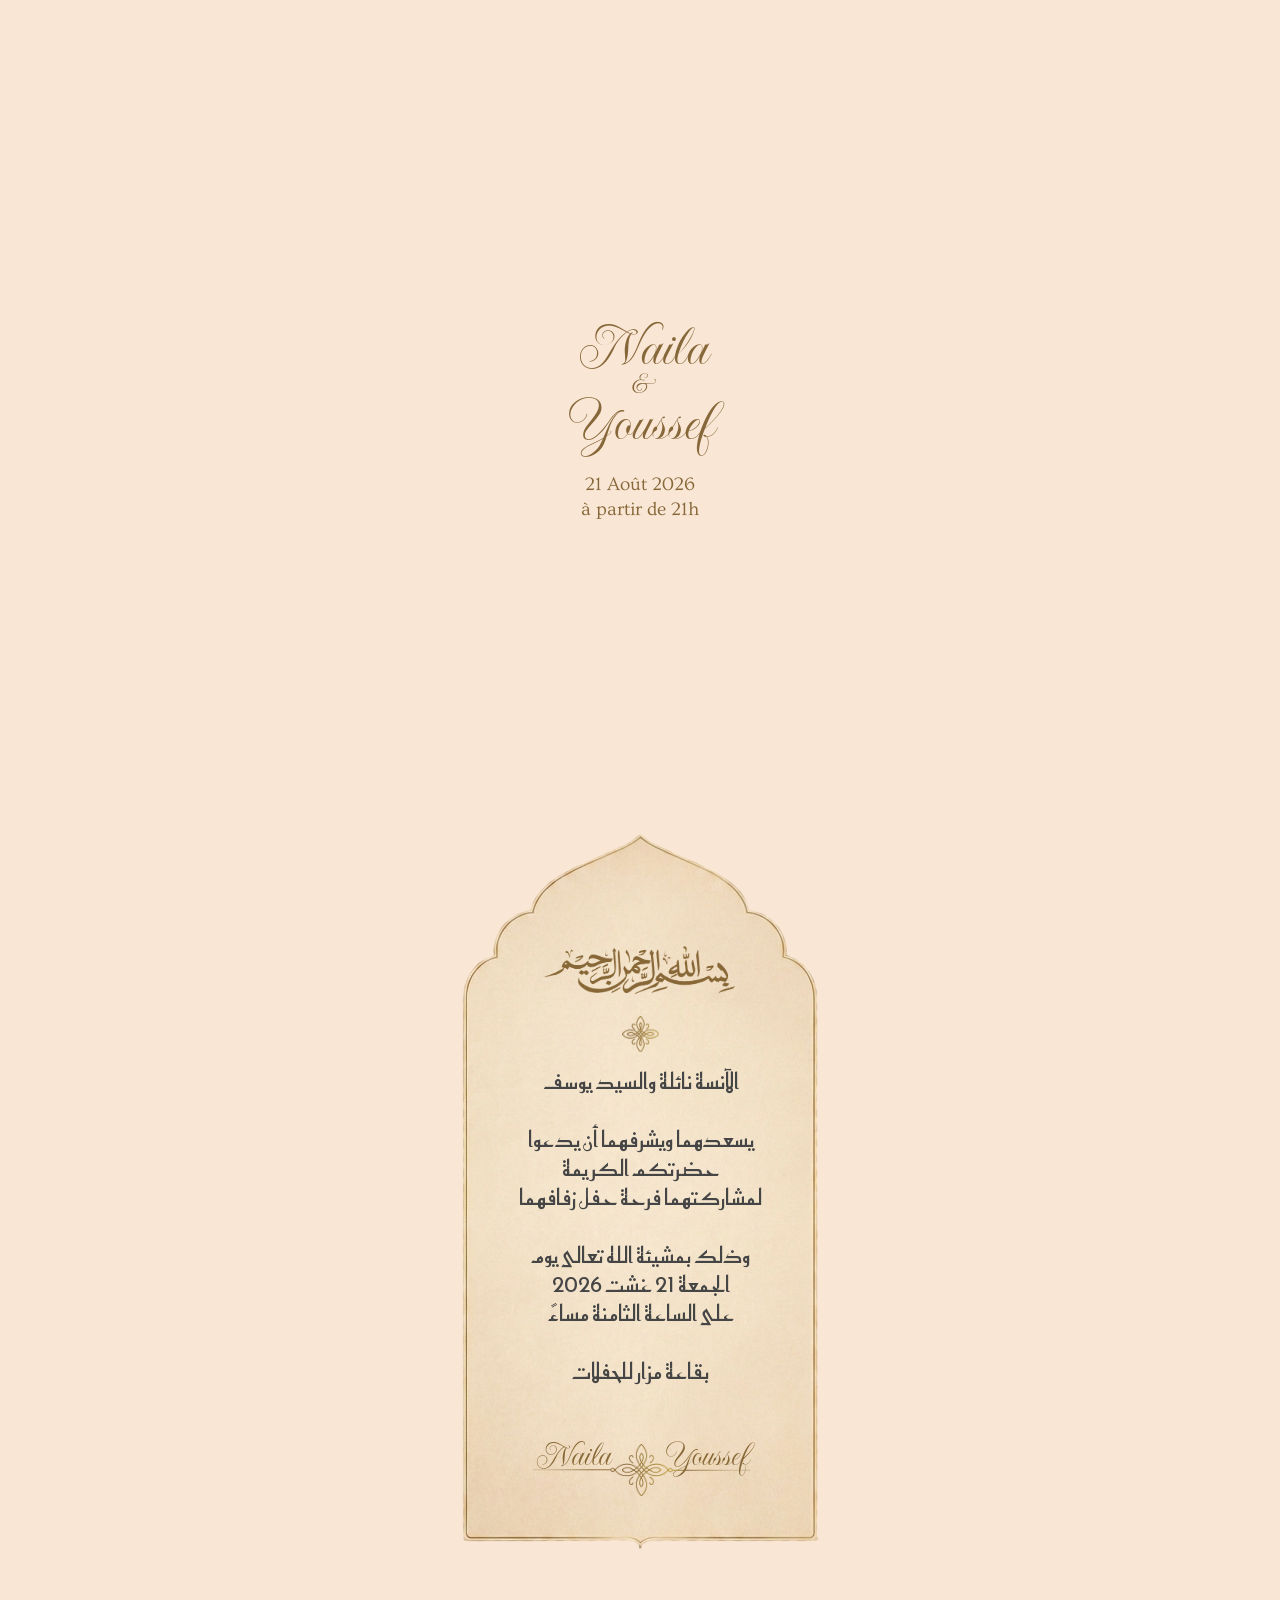
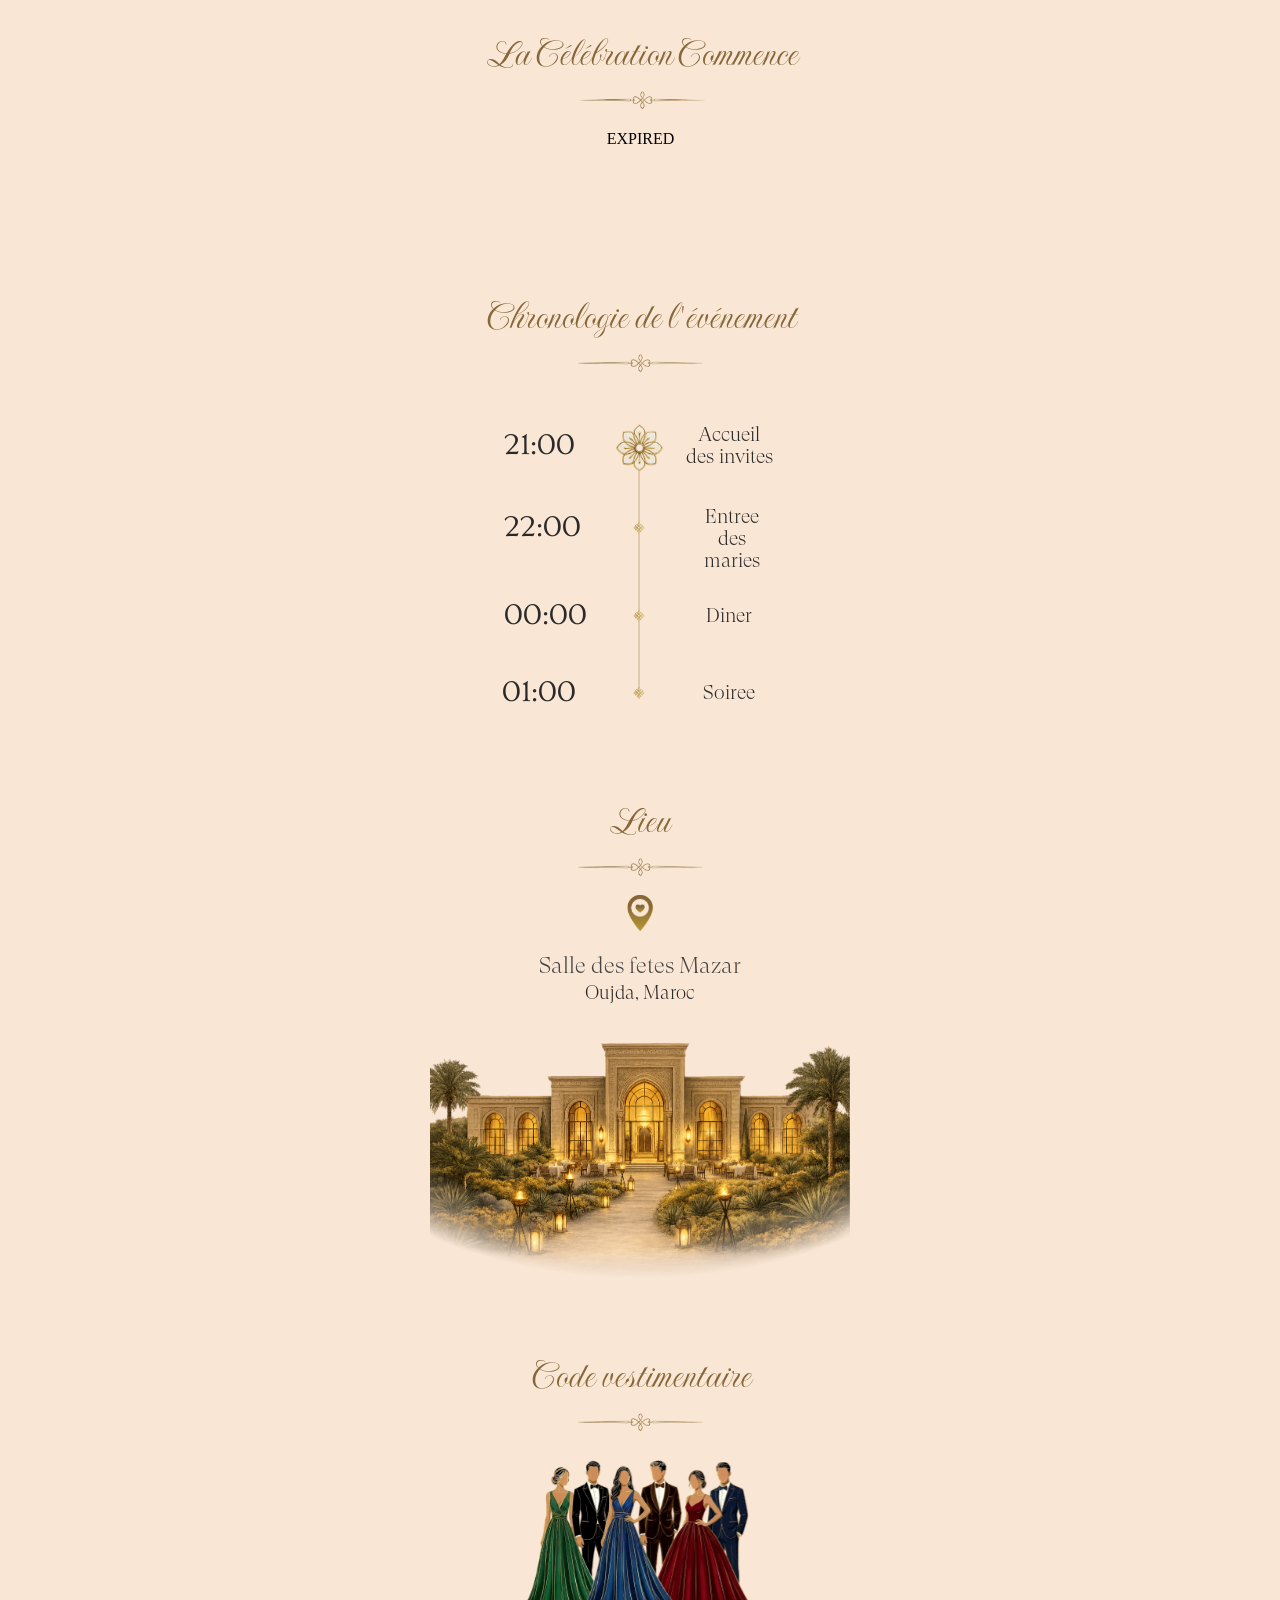
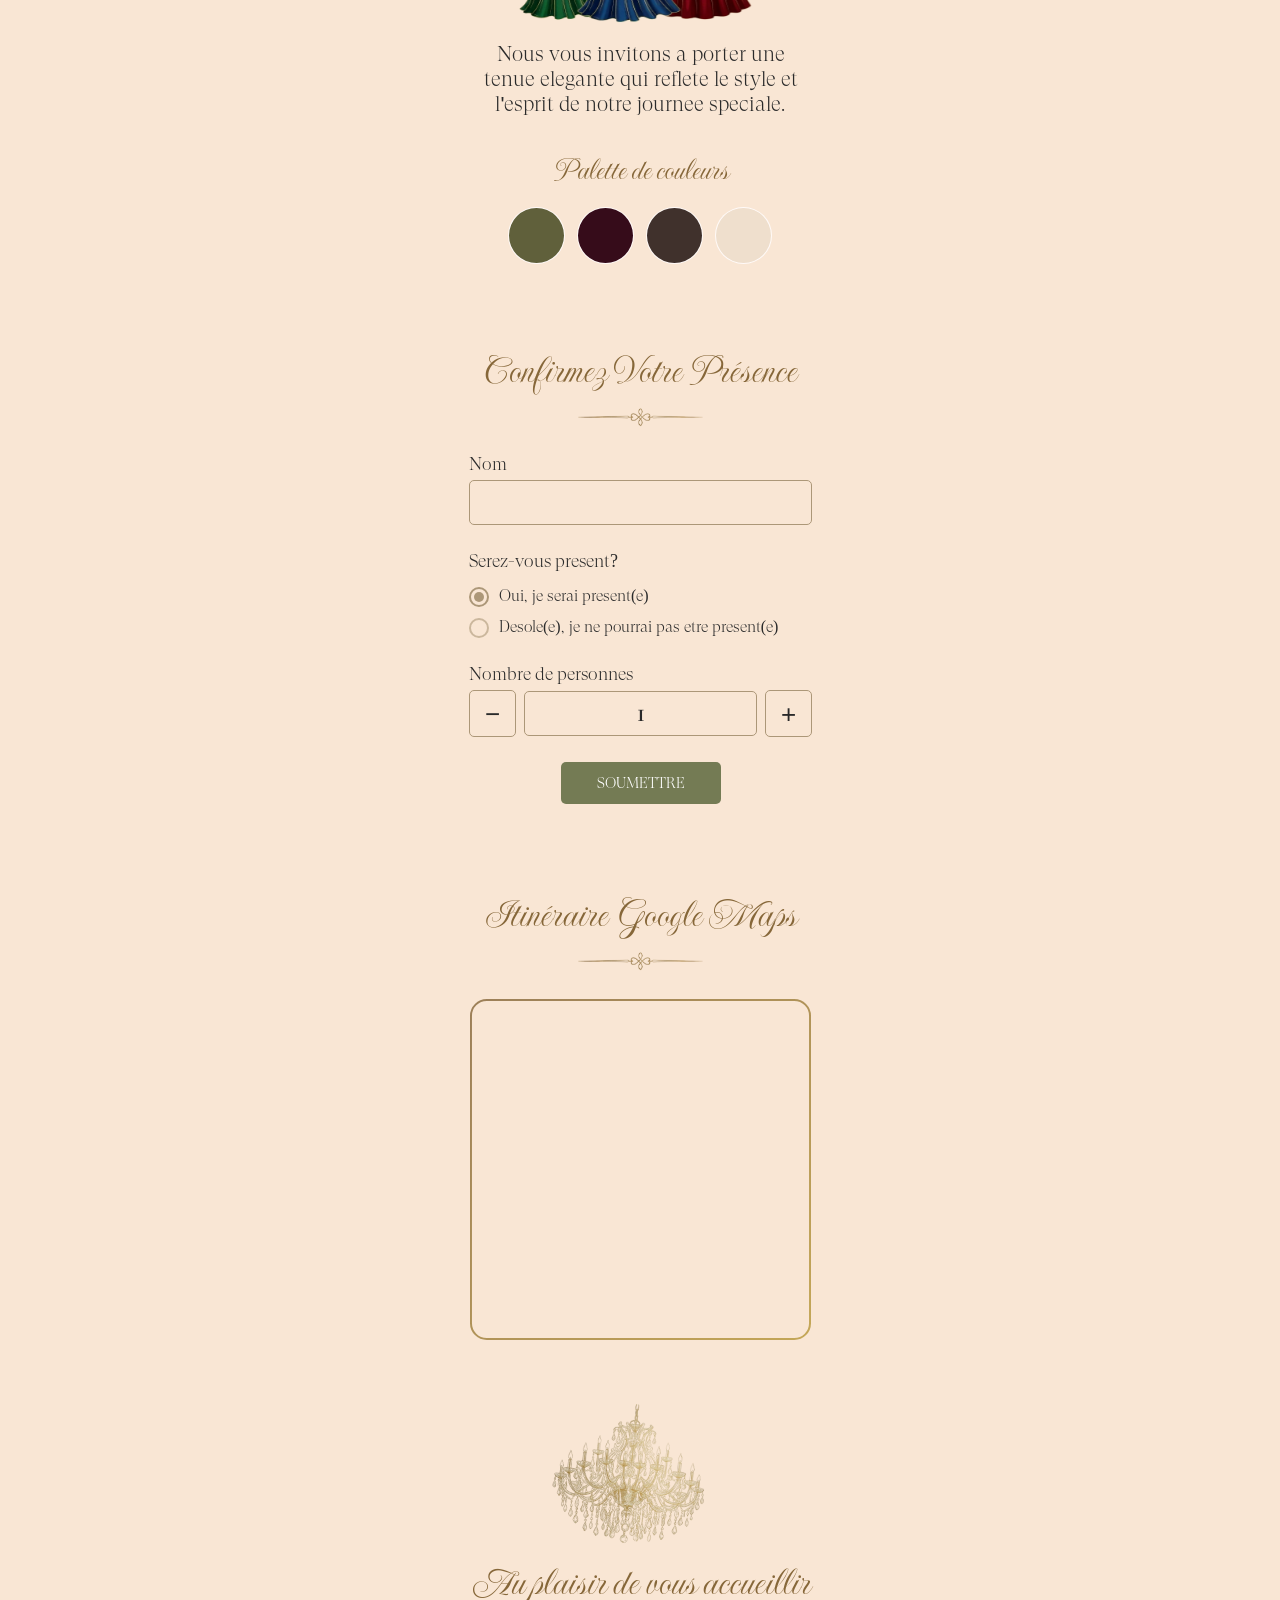
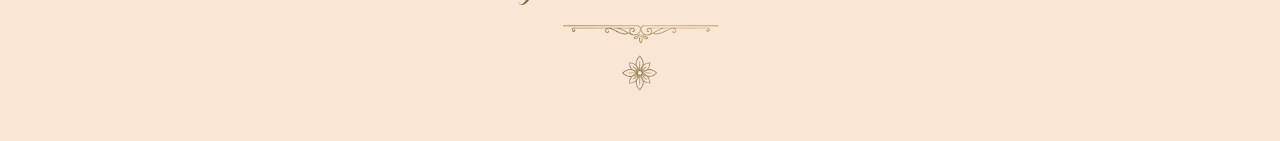
==== commit 6894f13d: "Update index.html to refine video background implementation and enhance text animations for improved" ====
--- a/index.html
+++ b/index.html
@@ -184,6 +184,6 @@
   box-shadow: 0 4px 6px rgba(0, 0, 0, 0.1);
   visibility: hidden;
   opacity: 0;
-  transition: visibility 0s, opacity 0.3s ease-in-out;"> <div id="audio-icon" style="width: 30px; height: 30px; fill: white;"> <svg id="icon-pause" xmlns="http://www.w3.org/2000/svg" viewBox="0 0 24 24" style="display: block;"> <rect x="6" y="5" width="4" height="14" rx="1"></rect> <rect x="14" y="5" width="4" height="14" rx="1"></rect> </svg> <svg id="icon-play" xmlns="http://www.w3.org/2000/svg" viewBox="0 0 24 24" style="display: none;"> <polygon points="5,3 19,12 5,21"></polygon> </svg> </div> </div>  <!-- nominify end --> </div> </div> </div> </div> <div id="rec2339662063" class="r t-rec" style="--zoom: 1;" data-animationappear="off" data-record-type="396"> <!-- T396 -->  <div class="t396"> <div class="t396__artboard rendered" data-artboard-recid="2339662063" data-artboard-screens="320,480,640,960,1200" data-artboard-height="782" data-artboard-valign="center" data-artboard-upscale="grid" data-artboard-proxy-min-offset-top="0" data-artboard-proxy-min-height="782" data-artboard-proxy-max-height="782"> <div class="t396__carrier" data-artboard-recid="2339662063"></div> <div class="t396__filter" data-artboard-recid="2339662063"></div> <div class="t396__elem tn-elem tn-elem__23396620631776948113983" data-elem-id="1776948113983" data-elem-type="html" data-field-top-value="0" data-field-left-value="380" data-field-height-value="782" data-field-width-value="440" data-field-axisy-value="top" data-field-axisx-value="left" data-field-container-value="grid" data-field-topunits-value="px" data-field-leftunits-value="px" data-field-heightunits-value="px" data-field-widthunits-value="px" data-field-widthmode-value="fixed" data-field-heightmode-value="fixed" data-field-left-res-320-value="-60" data-field-left-res-480-value="20" data-field-left-res-640-value="100" data-field-left-res-960-value="260" data-fields="width,height,top,left,container,axisx,axisy,widthunits,heightunits,leftunits,topunits" style="width: 440px; left: 496.5px; top: 0px; height: 782px;"> <div class="tn-atom tn-atom__html"> <div style="position: relative; width: 100%;"> <video id="fadeVideo" muted="" playsinline="" loop="" preload="auto" style="width:100%;height:auto;object-fit:cover;display:block;visibility:hidden;position:absolute;top:0;left:0;"> <source src="./assets/media/hero-bg.mp4" type="video/mp4"> </video> <canvas id="fadeCanvas" style="width:100%;display:block;" width="720" height="1252"></canvas> </div>  </div> </div> <div class="t396__elem tn-elem tn-elem__23396620631710510612702" data-elem-id="1710510612702" data-elem-type="vector" data-field-top-value="90" data-field-left-value="93" data-field-width-value="8" data-field-axisy-value="top" data-field-axisx-value="left" data-field-container-value="grid" data-field-topunits-value="px" data-field-leftunits-value="px" data-field-heightunits-value="px" data-field-widthunits-value="px" data-field-heightmode-value="hug" data-fields="width,filewidth,fileheight,top,left,container,axisx,axisy,widthunits,leftunits,topunits" style="width: 8px; left: 209.5px; top: 90px;"> <div class="tn-atom tn-atom__vector"> <svg xmlns="http://www.w3.org/2000/svg" viewBox="0 0 254 1" fill="none" role="img" aria-label=""><path d="M0 0.5H254" stroke="#666666"></path></svg> </div> </div> <div class="t396__elem tn-elem tn-elem__23396620631779566247730000001 t-animate t-animate_started" data-elem-id="1779566247730000001" data-elem-type="text" data-field-top-value="334" data-field-left-value="320" data-field-height-value="100" data-field-width-value="560" data-field-axisy-value="top" data-field-axisx-value="left" data-field-container-value="grid" data-field-topunits-value="px" data-field-leftunits-value="px" data-field-heightunits-value="px" data-field-widthunits-value="px" data-animate-style="fadeinup" data-animate-duration="2.3" data-animate-delay="3" data-animate-distance="20" data-animate-mobile="y" data-field-textfit-value="autoheight" data-field-fontsize-value="59" data-field-top-res-320-value="329" data-field-left-res-320-value="-118" data-animate-delay-res-320="3" data-field-fontsize-res-320-value="59" data-field-left-res-480-value="-38" data-field-left-res-640-value="42" data-field-left-res-960-value="202" data-fields="top,left,width,height,container,axisx,axisy,widthunits,leftunits,topunits" style="top: 334px; left: 436.5px; width: 560px; height: auto; transform: translate3d(0px, 20px, 0px); transition-delay: 3s; transition-duration: 2.3s;"> <div class="tn-atom" field="tn_text_1779566247730000001" style="--lh-px: 25px; line-height: 25px;">Naila<br><br><br>Youssef</div> </div> <div class="t396__elem tn-elem tn-elem__23396620631779566247730000003 t-animate t-animate_started" data-elem-id="1779566247730000003" data-elem-type="text" data-field-top-value="466" data-field-left-value="320" data-field-height-value="37" data-field-width-value="560" data-field-axisy-value="top" data-field-axisx-value="left" data-field-container-value="grid" data-field-topunits-value="px" data-field-leftunits-value="px" data-field-heightunits-value="px" data-field-widthunits-value="px" data-animate-style="fadeinup" data-animate-duration="2.3" data-animate-delay="3" data-animate-distance="20" data-animate-mobile="y" data-field-textfit-value="fixedsize" data-field-fontsize-value="19" data-field-top-res-320-value="464" data-field-left-res-320-value="-118" data-animate-delay-res-320="3" data-field-left-res-480-value="-40" data-field-left-res-640-value="40" data-field-left-res-960-value="200" data-fields="top,left,width,height,container,axisx,axisy,widthunits,leftunits,topunits" style="top: 466px; left: 436.5px; width: 560px; height: 37px; transform: translate3d(0px, 20px, 0px); transition-delay: 3s; transition-duration: 2.3s;"> <div class="tn-atom" field="tn_text_1779566247730000003" style="--lh-px: 10px; line-height: 10px;">21 Août 2026</div> </div> <div class="t396__elem tn-elem tn-elem__23396620631779626065755000001 t-animate t-animate_started" data-elem-id="1779626065755000001" data-elem-type="text" data-field-top-value="491" data-field-left-value="320" data-field-height-value="37" data-field-width-value="560" data-field-axisy-value="top" data-field-axisx-value="left" data-field-container-value="grid" data-field-topunits-value="px" data-field-leftunits-value="px" data-field-heightunits-value="px" data-field-widthunits-value="px" data-animate-style="fadeinup" data-animate-duration="2.3" data-animate-delay="3" data-animate-distance="20" data-animate-mobile="y" data-field-textfit-value="fixedsize" data-field-fontsize-value="19" data-field-top-res-320-value="487" data-field-left-res-320-value="-118" data-animate-delay-res-320="3" data-field-left-res-480-value="-40" data-field-left-res-640-value="40" data-field-left-res-960-value="200" data-fields="top,left,width,height,container,axisx,axisy,widthunits,leftunits,topunits" style="top: 491px; left: 436.5px; width: 560px; height: 37px; transform: translate3d(0px, 20px, 0px); transition-delay: 3s; transition-duration: 2.3s;"> <div class="tn-atom" field="tn_text_1779626065755000001" style="--lh-px: 10px; line-height: 10px;">à partir de 21h</div> </div> <div class="t396__elem tn-elem tn-elem__23396620631779566247730000004 t-animate t-animate_started" data-elem-id="1779566247730000004" data-elem-type="text" data-field-top-value="368" data-field-left-value="573" data-field-height-value="31" data-field-width-value="55" data-field-axisy-value="top" data-field-axisx-value="left" data-field-container-value="grid" data-field-topunits-value="px" data-field-leftunits-value="px" data-field-heightunits-value="px" data-field-widthunits-value="px" data-animate-style="fadeinup" data-animate-duration="2.3" data-animate-delay="3" data-animate-distance="20" data-animate-mobile="y" data-field-textfit-value="autoheight" data-field-fontsize-value="28" data-field-top-res-320-value="361" data-field-left-res-320-value="134" data-animate-delay-res-320="3" data-field-left-res-480-value="214" data-field-left-res-640-value="294" data-field-left-res-960-value="454" data-fields="top,left,width,height,container,axisx,axisy,widthunits,leftunits,topunits" style="top: 368px; left: 689.5px; width: 55px; height: auto; transform: translate3d(0px, 20px, 0px); transition-delay: 3s; transition-duration: 2.3s;"> <div class="tn-atom" field="tn_text_1779566247730000004" style="--lh-px: 31px; line-height: 31px;">&amp;</div> </div> <div class="t396__elem tn-elem tn-elem__23396620631730310670421" data-elem-id="1730310670421" data-elem-type="vector" data-field-top-value="90" data-field-left-value="93" data-field-width-value="8" data-field-axisy-value="top" data-field-axisx-value="left" data-field-container-value="grid" data-field-topunits-value="px" data-field-leftunits-value="px" data-field-heightunits-value="px" data-field-widthunits-value="px" data-field-heightmode-value="hug" data-fields="width,filewidth,fileheight,top,left,container,axisx,axisy,widthunits,leftunits,topunits" style="width: 8px; left: 209.5px; top: 90px;"> <div class="tn-atom tn-atom__vector"> <svg xmlns="http://www.w3.org/2000/svg" viewBox="0 0 254 1" fill="none" role="img" aria-label=""><path d="M0 0.5H254" stroke="#666666"></path></svg> </div> </div> </div> </div>  <!-- /T396 --> </div> <div id="rec2339662083" class="r t-rec" style="background-color: rgb(249, 230, 212); --zoom: 1;" data-animationappear="off" data-record-type="396" data-bg-color="#f9e6d4"> <!-- T396 -->  <div class="t396"> <div class="t396__artboard rendered" data-artboard-recid="2339662083" data-artboard-screens="320,480,640,960,1200" data-artboard-height="780" data-artboard-valign="center" data-artboard-upscale="grid" data-artboard-height-res-320="780" data-artboard-height-res-480="780" data-artboard-height-res-640="780" data-artboard-height-res-960="780" data-artboard-proxy-min-offset-top="0" data-artboard-proxy-min-height="780" data-artboard-proxy-max-height="780"> <div class="t396__carrier" data-artboard-recid="2339662083"></div> <div class="t396__filter" data-artboard-recid="2339662083"></div> <div class="t396__elem tn-elem tn-elem__23396620831779613840466" data-elem-id="1779613840466" data-elem-type="image" data-field-top-value="43" data-field-left-value="422" data-field-height-value="734" data-field-width-value="356" data-field-axisy-value="top" data-field-axisx-value="left" data-field-container-value="grid" data-field-topunits-value="px" data-field-leftunits-value="px" data-field-heightunits-value="px" data-field-widthunits-value="px" data-field-filewidth-value="691" data-field-fileheight-value="1425" data-field-heightmode-value="hug" data-field-left-res-320-value="-18" data-field-height-res-320-value="734" data-field-left-res-480-value="62" data-field-height-res-480-value="734" data-field-left-res-640-value="142" data-field-height-res-640-value="734" data-field-left-res-960-value="302" data-field-height-res-960-value="734" data-fields="img,width,filewidth,fileheight,top,left,container,axisx,axisy,widthunits,leftunits,topunits" style="left: 538.5px; top: 43px; width: 356px;"> <div class="tn-atom"> <img class="tn-atom__img t-img loaded" data-original="./assets/img/tild6634-6438-4366-b831-343330323762-frsame_1.png" src="./assets/img/frsame_1.png.webp" alt="" imgfield="tn_img_1779613840466"> </div> </div> <div class="t396__elem tn-elem tn-elem__23396620831779624381838000001 t-animate t-animate_wait" data-elem-id="1779624381838000001" data-elem-type="text" data-field-top-value="285" data-field-left-value="478" data-field-height-value="348" data-field-width-value="245" data-field-axisy-value="top" data-field-axisx-value="left" data-field-container-value="grid" data-field-topunits-value="px" data-field-leftunits-value="px" data-field-heightunits-value="px" data-field-widthunits-value="px" data-animate-style="fadeinup" data-animate-duration="2" data-animate-distance="40" data-animate-mobile="y" data-field-textfit-value="autoheight" data-field-fontsize-value="22" data-field-left-res-320-value="38" data-field-left-res-480-value="118" data-field-left-res-640-value="198" data-field-left-res-960-value="358" data-fields="top,left,width,height,container,axisx,axisy,widthunits,leftunits,topunits" style="top: 285px; left: 594.5px; width: 245px; height: auto; transform: unset; transition-duration: 2s;" data-observer-ready="true"> <div class="tn-atom" field="tn_text_1779624381838000001" style="--lh-px: 29px; line-height: 29px;">الآنسة نائلة والسيد يوسف<br><br>يسعدهما ويشرفهما أن يدعوا حضرتكم الكريمة<br>لمشاركتهما فرحة حفل زفافهما<br><br>وذلك بمشيئة الله تعالى يوم الجمعة 21 غشت 2026 <br>على الساعة الثامنة مساءً<br><br>بقاعة مزار للحفلات<br><br></div> </div> <div class="t396__elem tn-elem tn-elem__23396620831779472210551000005 t-animate t-animate_wait" data-elem-id="1779472210551000005" data-elem-type="text" data-field-top-value="617" data-field-left-value="468" data-field-height-value="43" data-field-width-value="265" data-field-axisy-value="top" data-field-axisx-value="left" data-field-container-value="grid" data-field-topunits-value="px" data-field-leftunits-value="px" data-field-heightunits-value="px" data-field-widthunits-value="px" data-animate-style="fadeinup" data-animate-duration="2" data-animate-distance="40" data-animate-mobile="y" data-field-textfit-value="autoheight" data-field-fontsize-value="34" data-field-left-res-320-value="28" data-field-left-res-480-value="108" data-field-left-res-640-value="188" data-field-left-res-960-value="348" data-fields="top,left,width,height,container,axisx,axisy,widthunits,leftunits,topunits" style="top: 617px; left: 584.5px; width: 265px; height: auto; transform: unset; transition-duration: 2s;" data-observer-ready="true"> <div class="tn-atom" field="tn_text_1779472210551000005" style="--lh-px: 43px; line-height: 43px; padding-top: 35px;">Naila&nbsp;&nbsp;&nbsp;&nbsp;&nbsp;&nbsp;&nbsp;&nbsp;&nbsp;&nbsp;&nbsp;Youssef</div> </div> <div class="t396__elem tn-elem tn-elem__23396620831779471050704 t-animate t-animate_wait" data-elem-id="1779471050704" data-elem-type="image" data-field-top-value="662" data-field-left-value="493" data-field-height-value="52" data-field-width-value="217" data-field-axisy-value="top" data-field-axisx-value="left" data-field-container-value="grid" data-field-topunits-value="px" data-field-leftunits-value="px" data-field-heightunits-value="px" data-field-widthunits-value="px" data-animate-style="fadeinup" data-animate-duration="2" data-animate-distance="50" data-animate-mobile="y" data-field-filewidth-value="995" data-field-fileheight-value="238" data-field-heightmode-value="hug" data-field-left-res-320-value="53" data-field-height-res-320-value="52" data-field-left-res-480-value="133" data-field-height-res-480-value="52" data-field-left-res-640-value="213" data-field-height-res-640-value="52" data-field-left-res-960-value="373" data-field-height-res-960-value="52" data-fields="img,width,filewidth,fileheight,top,left,container,axisx,axisy,widthunits,leftunits,topunits" style="left: 609.5px; top: 662px; width: 217px; transform: unset; transition-duration: 2s;" data-observer-ready="true"> <div class="tn-atom"> <img class="tn-atom__img t-img loaded" data-original="./assets/img/tild6566-6361-4436-a235-323435366264-line_flower_1.png" src="./assets/img/line_flower_1.png.webp" alt="" imgfield="tn_img_1779471050704"> </div> </div> <div class="t396__elem tn-elem tn-elem__23396620831779471640878 t-animate t-animate_started" data-elem-id="1779471640878" data-elem-type="image" data-field-top-value="159" data-field-left-value="494" data-field-height-value="61" data-field-width-value="209" data-field-axisy-value="top" data-field-axisx-value="left" data-field-container-value="grid" data-field-topunits-value="px" data-field-leftunits-value="px" data-field-heightunits-value="px" data-field-widthunits-value="px" data-animate-style="fadeinup" data-animate-duration="2" data-animate-distance="50" data-animate-mobile="y" data-field-filewidth-value="554" data-field-fileheight-value="161" data-field-heightmode-value="hug" data-field-left-res-320-value="54" data-field-height-res-320-value="61" data-field-left-res-480-value="134" data-field-height-res-480-value="61" data-field-left-res-640-value="214" data-field-height-res-640-value="61" data-field-left-res-960-value="374" data-field-height-res-960-value="61" data-fields="img,width,filewidth,fileheight,top,left,container,axisx,axisy,widthunits,leftunits,topunits" style="left: 610.5px; top: 159px; width: 209px; transform: translate3d(0px, 50px, 0px); transition-duration: 2s;"> <div class="tn-atom"> <img class="tn-atom__img t-img loaded" data-original="./assets/img/tild6131-6532-4465-a338-653839313434-Group_204_2.png" src="./assets/img/Group_204_2.png.webp" alt="" imgfield="tn_img_1779471640878"> </div> </div> <div class="t396__elem tn-elem tn-elem__23396620831779542665396 t-sbs-anim_started" data-elem-id="1779542665396" data-elem-type="image" data-field-top-value="234" data-field-left-value="582" data-field-height-value="36" data-field-width-value="37" data-field-axisy-value="top" data-field-axisx-value="left" data-field-container-value="grid" data-field-topunits-value="px" data-field-leftunits-value="px" data-field-heightunits-value="px" data-field-widthunits-value="px" data-animate-mobile="y" data-animate-sbs-event="intoview" data-animate-sbs-trg="1" data-animate-sbs-trgofst="0" data-animate-sbs-loop="loop" data-animate-sbs-opts="[{&#39;mx&#39;:0,&#39;my&#39;:0,&#39;sx&#39;:1,&#39;sy&#39;:1,&#39;op&#39;:1,&#39;ro&#39;:0,&#39;ti&#39;:0,&#39;ea&#39;:&#39;0&#39;,&#39;dt&#39;:0},{&#39;mx&#39;:0,&#39;my&#39;:0,&#39;sx&#39;:1.16,&#39;sy&#39;:1.16,&#39;op&#39;:1,&#39;ro&#39;:0,&#39;ti&#39;:2000,&#39;ea&#39;:&#39;0&#39;,&#39;dt&#39;:0},{&#39;mx&#39;:0,&#39;my&#39;:0,&#39;sx&#39;:1,&#39;sy&#39;:1,&#39;op&#39;:1,&#39;ro&#39;:0,&#39;ti&#39;:2000,&#39;ea&#39;:&#39;0&#39;,&#39;dt&#39;:0},{&#39;mx&#39;:0,&#39;my&#39;:0,&#39;sx&#39;:1.08,&#39;sy&#39;:1.08,&#39;op&#39;:1,&#39;ro&#39;:0,&#39;ti&#39;:2000,&#39;ea&#39;:&#39;0&#39;,&#39;dt&#39;:0},{&#39;mx&#39;:0,&#39;my&#39;:0,&#39;sx&#39;:1,&#39;sy&#39;:1,&#39;op&#39;:1,&#39;ro&#39;:0,&#39;ti&#39;:2000,&#39;ea&#39;:&#39;0&#39;,&#39;dt&#39;:0}]" data-field-filewidth-value="175" data-field-fileheight-value="169" data-field-heightmode-value="hug" data-field-left-res-320-value="142" data-field-height-res-320-value="36" data-field-left-res-480-value="222" data-field-height-res-480-value="36" data-field-left-res-640-value="302" data-field-height-res-640-value="36" data-field-left-res-960-value="462" data-field-height-res-960-value="36" data-fields="img,width,filewidth,fileheight,top,left,container,axisx,axisy,widthunits,leftunits,topunits" style="left: 698.5px; top: 234px; width: 37px;">  <div class="tn-atom__sbs-anim-wrapper" style="display: inherit; width: inherit; height: inherit;" id="sbs-2339662083-1779542665396"><div class="tn-atom"> <img class="tn-atom__img t-img loaded" data-original="./assets/img/tild3830-3661-4865-a130-306631633264-Vector.png" src="./assets/img/Vector.png.webp" alt="" imgfield="tn_img_1779542665396"> </div></div></div> </div> </div>  <!-- /T396 --> </div> <div id="rec2339662093" class="r t-rec t-rec_pt_15" style="padding-top: 15px; background-color: rgb(249, 230, 212); --zoom: 1;" data-animationappear="off" data-record-type="396" data-bg-color="#f9e6d4"> <!-- T396 -->  <div class="t396"> <div class="t396__artboard rendered" data-artboard-recid="2339662093" data-artboard-screens="320,480,640,960,1200" data-artboard-height="248" data-artboard-valign="center" data-artboard-upscale="grid" data-artboard-proxy-min-offset-top="0" data-artboard-proxy-min-height="248" data-artboard-proxy-max-height="248"> <div class="t396__carrier" data-artboard-recid="2339662093"></div> <div class="t396__filter" data-artboard-recid="2339662093"></div> <div class="t396__elem tn-elem tn-elem__23396620931771277551711000001 t-animate t-animate_wait" data-elem-id="1771277551711000001" data-elem-type="html" data-field-top-value="73" data-field-left-value="335" data-field-height-value="170" data-field-width-value="531" data-field-axisy-value="top" data-field-axisx-value="left" data-field-container-value="grid" data-field-topunits-value="px" data-field-leftunits-value="px" data-field-heightunits-value="px" data-field-widthunits-value="px" data-animate-style="fadein" data-animate-duration="2" data-animate-mobile="y" data-field-top-res-320-value="73" data-field-left-res-320-value="-75" data-field-width-res-320-value="470" data-field-top-res-480-value="73" data-field-left-res-480-value="-25" data-field-top-res-640-value="73" data-field-left-res-640-value="55" data-field-top-res-960-value="73" data-field-left-res-960-value="215" data-fields="width,height,top,left,container,axisx,axisy,widthunits,heightunits,leftunits,topunits" style="width: 531px; left: 451.5px; top: 73px; height: 170px; transition-duration: 2s;" data-observer-ready="true"> <div class="tn-atom tn-atom__html">     <meta name="viewport" content="width=device-width, initial-scale=1.0"> <title>Compte à rebours</title> <!-- Import Rufina font for labels --> <link href="./assets/css/google-fonts.css" rel="stylesheet">    <div id="countdownContainer"> <div class="time-block"> <div class="number" id="days">325</div> <div class="label">Jours</div> </div> <div class="separator">:</div> <div class="time-block"> <div class="number" id="hours">06</div> <div class="label">Heures</div> </div> <div class="separator">:</div> <div class="time-block"> <div class="number" id="minutes">56</div> <div class="label">Minutes</div> </div> <div class="separator">:</div> <div class="time-block"> <div class="number" id="seconds">44</div> <div class="label">Secondes</div> </div> </div>    </div> </div> <div class="t396__elem tn-elem tn-elem__23396620931771277026942000001" data-elem-id="1771277026942000001" data-elem-type="text" data-field-top-value="45" data-field-left-value="323" data-field-height-value="64" data-field-width-value="560" data-field-axisy-value="top" data-field-axisx-value="left" data-field-container-value="grid" data-field-topunits-value="px" data-field-leftunits-value="px" data-field-heightunits-value="px" data-field-widthunits-value="px" data-field-textfit-value="autoheight" data-field-fontsize-value="41" data-field-left-res-320-value="-120" data-field-left-res-480-value="-40" data-field-left-res-640-value="40" data-field-left-res-960-value="200" data-fields="top,left,width,height,container,axisx,axisy,widthunits,leftunits,topunits" style="top: 45px; left: 439.5px; width: 560px; height: auto;"> <div class="tn-atom" field="tn_text_1771277026942000001" style="--lh-px: 64px; line-height: 64px;">La Célébration Commence</div> </div> <div class="t396__elem tn-elem tn-elem__23396620931779543504626 t-animate t-animate_wait" data-elem-id="1779543504626" data-elem-type="image" data-field-top-value="110" data-field-left-value="531" data-field-height-value="28" data-field-width-value="139" data-field-axisy-value="top" data-field-axisx-value="left" data-field-container-value="grid" data-field-topunits-value="px" data-field-leftunits-value="px" data-field-heightunits-value="px" data-field-widthunits-value="px" data-animate-style="zoomin" data-animate-duration="2" data-animate-scale="0.15" data-animate-mobile="y" data-field-filewidth-value="471" data-field-fileheight-value="95" data-field-heightmode-value="hug" data-field-left-res-320-value="91" data-field-height-res-320-value="28" data-field-left-res-480-value="171" data-field-height-res-480-value="28" data-field-left-res-640-value="251" data-field-height-res-640-value="28" data-field-left-res-960-value="411" data-field-height-res-960-value="28" data-fields="img,width,filewidth,fileheight,top,left,container,axisx,axisy,widthunits,leftunits,topunits" style="left: 647.5px; top: 110px; width: 139px; transform: unset; transition-duration: 2s;" data-observer-ready="true"> <div class="tn-atom"> <img class="tn-atom__img t-img loaded" data-original="./assets/img/tild6239-3062-4232-a662-393266616664-line-divider2.png" src="./assets/img/line-divider2.png.webp" alt="" imgfield="tn_img_1779543504626"> </div> </div> </div> </div>  <!-- /T396 --> </div> <div id="rec2355511493" class="r t-rec t-rec_pt_15" style="padding-top: 15px; background-color: rgb(249, 230, 212); --zoom: 1;" data-animationappear="off" data-record-type="396" data-bg-color="#f9e6d4"> <!-- T396 -->  <div class="t396"> <div class="t396__artboard rendered" data-artboard-recid="2355511493" data-artboard-screens="320,480,640,960,1200" data-artboard-height="489" data-artboard-valign="center" data-artboard-upscale="grid" data-artboard-ovrflw="visible" data-artboard-proxy-min-offset-top="0" data-artboard-proxy-min-height="489" data-artboard-proxy-max-height="489"> <div class="t396__carrier" data-artboard-recid="2355511493"></div> <div class="t396__filter" data-artboard-recid="2355511493"></div> <div class="t396__elem tn-elem tn-elem__23555114931771277026942000001" data-elem-id="1771277026942000001" data-elem-type="text" data-field-top-value="45" data-field-left-value="320" data-field-height-value="64" data-field-width-value="560" data-field-axisy-value="top" data-field-axisx-value="left" data-field-container-value="grid" data-field-topunits-value="px" data-field-leftunits-value="px" data-field-heightunits-value="px" data-field-widthunits-value="px" data-field-textfit-value="autoheight" data-field-fontsize-value="41" data-field-left-res-320-value="-120" data-field-left-res-480-value="-40" data-field-left-res-640-value="40" data-field-left-res-960-value="200" data-fields="top,left,width,height,container,axisx,axisy,widthunits,leftunits,topunits" style="top: 45px; left: 436.5px; width: 560px; height: auto;"> <div class="tn-atom" field="tn_text_1771277026942000001" style="--lh-px: 64px; line-height: 64px;">Chronologie de l'événement</div> </div> <div class="t396__elem tn-elem tn-elem__23555114931779543504626 t-animate t-animate_wait" data-elem-id="1779543504626" data-elem-type="image" data-field-top-value="110" data-field-left-value="529" data-field-height-value="28" data-field-width-value="139" data-field-axisy-value="top" data-field-axisx-value="left" data-field-container-value="grid" data-field-topunits-value="px" data-field-leftunits-value="px" data-field-heightunits-value="px" data-field-widthunits-value="px" data-animate-style="zoomin" data-animate-duration="2" data-animate-scale="0.15" data-animate-mobile="y" data-field-filewidth-value="471" data-field-fileheight-value="95" data-field-heightmode-value="hug" data-field-left-res-320-value="89" data-field-height-res-320-value="28" data-field-left-res-480-value="169" data-field-height-res-480-value="28" data-field-left-res-640-value="249" data-field-height-res-640-value="28" data-field-left-res-960-value="409" data-field-height-res-960-value="28" data-fields="img,width,filewidth,fileheight,top,left,container,axisx,axisy,widthunits,leftunits,topunits" style="left: 645.5px; top: 110px; width: 139px; transform: unset; transition-duration: 2s;" data-observer-ready="true"> <div class="tn-atom"> <img class="tn-atom__img t-img" data-original="./assets/img/tild6239-3062-4232-a662-393266616664-line-divider2.png" src="./assets/img/line-divider2.png" alt="" imgfield="tn_img_1779543504626"> </div> </div> <div class="t396__elem tn-elem tn-elem__23555114931780760554667000001" data-elem-id="1780760554667000001" data-elem-type="text" data-field-top-value="184" data-field-left-value="642" data-field-height-value="44" data-field-width-value="94" data-field-axisy-value="top" data-field-axisx-value="left" data-field-container-value="grid" data-field-topunits-value="px" data-field-leftunits-value="px" data-field-heightunits-value="px" data-field-widthunits-value="px" data-field-textfit-value="autoheight" data-field-fontsize-value="20" data-field-left-res-320-value="203" data-field-left-res-480-value="283" data-field-left-res-640-value="363" data-field-left-res-960-value="523" data-fields="top,left,width,height,container,axisx,axisy,widthunits,leftunits,topunits" style="top: 184px; left: 758.5px; width: 94px; height: auto;"> <div class="tn-atom" field="tn_text_1780760554667000001" style="--lh-px: 22px; line-height: 22px;">Accueil des invités</div> </div> <div class="t396__elem tn-elem tn-elem__23555114931780760554667000002" data-elem-id="1780760554667000002" data-elem-type="text" data-field-top-value="182" data-field-left-value="464" data-field-height-value="47" data-field-width-value="75" data-field-axisy-value="top" data-field-axisx-value="left" data-field-container-value="grid" data-field-topunits-value="px" data-field-leftunits-value="px" data-field-heightunits-value="px" data-field-widthunits-value="px" data-field-textfit-value="autoheight" data-field-fontsize-value="30" data-field-left-res-320-value="25" data-field-left-res-480-value="105" data-field-left-res-640-value="185" data-field-left-res-960-value="345" data-fields="top,left,width,height,container,axisx,axisy,widthunits,leftunits,topunits" style="top: 182px; left: 580.5px; width: 75px; height: auto;"> <div class="tn-atom" field="tn_text_1780760554667000002" style="--lh-px: 47px; line-height: 47px;">21:00</div> </div> <div class="t396__elem tn-elem tn-elem__23555114931780760554667000003" data-elem-id="1780760554667000003" data-elem-type="text" data-field-top-value="266" data-field-left-value="649" data-field-height-value="44" data-field-width-value="86" data-field-axisy-value="top" data-field-axisx-value="left" data-field-container-value="grid" data-field-topunits-value="px" data-field-leftunits-value="px" data-field-heightunits-value="px" data-field-widthunits-value="px" data-field-textfit-value="autoheight" data-field-fontsize-value="20" data-field-left-res-320-value="210" data-field-left-res-480-value="290" data-field-left-res-640-value="370" data-field-left-res-960-value="530" data-fields="top,left,width,height,container,axisx,axisy,widthunits,leftunits,topunits" style="top: 266px; left: 765.5px; width: 86px; height: auto;"> <div class="tn-atom" field="tn_text_1780760554667000003" style="--lh-px: 22px; line-height: 22px;">Entrée des<br>mariés</div> </div> <div class="t396__elem tn-elem tn-elem__23555114931780760554668000004" data-elem-id="1780760554668000004" data-elem-type="text" data-field-top-value="264" data-field-left-value="464" data-field-height-value="47" data-field-width-value="75" data-field-axisy-value="top" data-field-axisx-value="left" data-field-container-value="grid" data-field-topunits-value="px" data-field-leftunits-value="px" data-field-heightunits-value="px" data-field-widthunits-value="px" data-field-textfit-value="autoheight" data-field-fontsize-value="30" data-field-left-res-320-value="25" data-field-left-res-480-value="105" data-field-left-res-640-value="185" data-field-left-res-960-value="345" data-fields="top,left,width,height,container,axisx,axisy,widthunits,leftunits,topunits" style="top: 264px; left: 580.5px; width: 75px; height: auto;"> <div class="tn-atom" field="tn_text_1780760554668000004" style="--lh-px: 47px; line-height: 47px;">22:00</div> </div> <div class="t396__elem tn-elem tn-elem__23555114931780760554668000005" data-elem-id="1780760554668000005" data-elem-type="text" data-field-top-value="365" data-field-left-value="654" data-field-height-value="22" data-field-width-value="69" data-field-axisy-value="top" data-field-axisx-value="left" data-field-container-value="grid" data-field-topunits-value="px" data-field-leftunits-value="px" data-field-heightunits-value="px" data-field-widthunits-value="px" data-field-textfit-value="autoheight" data-field-fontsize-value="20" data-field-left-res-320-value="215" data-field-left-res-480-value="295" data-field-left-res-640-value="375" data-field-left-res-960-value="535" data-fields="top,left,width,height,container,axisx,axisy,widthunits,leftunits,topunits" style="top: 365px; left: 770.5px; width: 69px; height: auto;"> <div class="tn-atom" field="tn_text_1780760554668000005" style="--lh-px: 22px; line-height: 22px;">Dîner</div> </div> <div class="t396__elem tn-elem tn-elem__23555114931780760554668000006" data-elem-id="1780760554668000006" data-elem-type="text" data-field-top-value="352" data-field-left-value="464" data-field-height-value="47" data-field-width-value="75" data-field-axisy-value="top" data-field-axisx-value="left" data-field-container-value="grid" data-field-topunits-value="px" data-field-leftunits-value="px" data-field-heightunits-value="px" data-field-widthunits-value="px" data-field-textfit-value="autoheight" data-field-fontsize-value="30" data-field-left-res-320-value="25" data-field-left-res-480-value="105" data-field-left-res-640-value="185" data-field-left-res-960-value="345" data-fields="top,left,width,height,container,axisx,axisy,widthunits,leftunits,topunits" style="top: 352px; left: 580.5px; width: 75px; height: auto;"> <div class="tn-atom" field="tn_text_1780760554668000006" style="--lh-px: 47px; line-height: 47px;">00:00</div> </div> <div class="t396__elem tn-elem tn-elem__23555114931780760554668000007" data-elem-id="1780760554668000007" data-elem-type="text" data-field-top-value="442" data-field-left-value="658" data-field-height-value="22" data-field-width-value="61" data-field-axisy-value="top" data-field-axisx-value="left" data-field-container-value="grid" data-field-topunits-value="px" data-field-leftunits-value="px" data-field-heightunits-value="px" data-field-widthunits-value="px" data-field-textfit-value="autoheight" data-field-fontsize-value="20" data-field-left-res-320-value="219" data-field-left-res-480-value="299" data-field-left-res-640-value="379" data-field-left-res-960-value="539" data-fields="top,left,width,height,container,axisx,axisy,widthunits,leftunits,topunits" style="top: 442px; left: 774.5px; width: 61px; height: auto;"> <div class="tn-atom" field="tn_text_1780760554668000007" style="--lh-px: 22px; line-height: 22px;">Soirée</div> </div> <div class="t396__elem tn-elem tn-elem__23555114931780760554668000008" data-elem-id="1780760554668000008" data-elem-type="text" data-field-top-value="429" data-field-left-value="462" data-field-height-value="47" data-field-width-value="79" data-field-axisy-value="top" data-field-axisx-value="left" data-field-container-value="grid" data-field-topunits-value="px" data-field-leftunits-value="px" data-field-heightunits-value="px" data-field-widthunits-value="px" data-field-textfit-value="autoheight" data-field-fontsize-value="30" data-field-left-res-320-value="23" data-field-left-res-480-value="103" data-field-left-res-640-value="183" data-field-left-res-960-value="343" data-fields="top,left,width,height,container,axisx,axisy,widthunits,leftunits,topunits" style="top: 429px; left: 578.5px; width: 79px; height: auto;"> <div class="tn-atom" field="tn_text_1780760554668000008" style="--lh-px: 47px; line-height: 47px;">01:00</div> </div> <div class="t396__elem tn-elem tn-elem__23555114931780760554668000010" data-elem-id="1780760554668000010" data-elem-type="vector" data-field-top-value="201" data-field-left-value="598" data-field-height-value="258" data-field-width-value="2" data-field-axisy-value="top" data-field-axisx-value="left" data-field-container-value="grid" data-field-topunits-value="px" data-field-leftunits-value="px" data-field-heightunits-value="px" data-field-widthunits-value="px" data-field-filewidth-value="2" data-field-fileheight-value="258" data-field-heightmode-value="hug" data-field-top-res-320-value="201" data-field-left-res-320-value="159" data-field-top-res-480-value="201" data-field-left-res-480-value="239" data-field-top-res-640-value="201" data-field-left-res-640-value="319" data-field-top-res-960-value="201" data-field-left-res-960-value="479" data-fields="width,filewidth,fileheight,top,left,container,axisx,axisy,widthunits,leftunits,topunits" style="width: 2px; left: 714.5px; top: 201px;"> <div class="tn-atom tn-atom__vector"> <svg xmlns="http://www.w3.org/2000/svg" viewBox="0 0 2.00 258.00" data-guides="{&quot;vertical&quot;:[],&quot;horizontal&quot;:[]}" role="img" aria-label=""><defs></defs><line fill="transparent" fill-opacity="1" stroke="#af9b6a" stroke-opacity="1" stroke-width="1" id="tSvg55ff261ca6" title="Line 4" x1="1.00" y1="1.00" x2="1.00" y2="257.00" stroke-linecap="round" style="transform-origin: 1px 129px;"></line></svg> </div> </div> <div class="t396__elem tn-elem tn-elem__23555114931780760716135000016" data-elem-id="1780760716135000016" data-elem-type="image" data-field-top-value="368" data-field-left-value="592" data-field-height-value="16" data-field-width-value="14" data-field-axisy-value="top" data-field-axisx-value="left" data-field-container-value="grid" data-field-topunits-value="px" data-field-leftunits-value="px" data-field-heightunits-value="px" data-field-widthunits-value="px" data-field-filewidth-value="52" data-field-fileheight-value="60" data-field-widthmode-value="fixed" data-field-heightmode-value="hug" data-field-top-res-320-value="368" data-field-left-res-320-value="153" data-field-height-res-320-value="16" data-field-top-res-480-value="368" data-field-left-res-480-value="233" data-field-height-res-480-value="16" data-field-top-res-640-value="368" data-field-left-res-640-value="313" data-field-height-res-640-value="16" data-field-top-res-960-value="368" data-field-left-res-960-value="473" data-field-height-res-960-value="16" data-fields="img,width,filewidth,fileheight,top,left,container,axisx,axisy,widthunits,leftunits,topunits" style="left: 708.5px; top: 368px; width: 14px;"> <div class="tn-atom"> <img class="tn-atom__img t-img" data-original="./assets/img/tild6335-6235-4431-a638-396563386331-Decoration_elements_.png" src="./assets/img/Decoration_elements_.png" alt="" imgfield="tn_img_1780760716135000016"> </div> </div> <div class="t396__elem tn-elem tn-elem__23555114931780760740624000017" data-elem-id="1780760740624000017" data-elem-type="image" data-field-top-value="445" data-field-left-value="592" data-field-height-value="16" data-field-width-value="14" data-field-axisy-value="top" data-field-axisx-value="left" data-field-container-value="grid" data-field-topunits-value="px" data-field-leftunits-value="px" data-field-heightunits-value="px" data-field-widthunits-value="px" data-field-filewidth-value="52" data-field-fileheight-value="60" data-field-widthmode-value="fixed" data-field-heightmode-value="hug" data-field-top-res-320-value="445" data-field-left-res-320-value="153" data-field-height-res-320-value="16" data-field-top-res-480-value="445" data-field-left-res-480-value="233" data-field-height-res-480-value="16" data-field-top-res-640-value="445" data-field-left-res-640-value="313" data-field-height-res-640-value="16" data-field-top-res-960-value="445" data-field-left-res-960-value="473" data-field-height-res-960-value="16" data-fields="img,width,filewidth,fileheight,top,left,container,axisx,axisy,widthunits,leftunits,topunits" style="left: 708.5px; top: 445px; width: 14px;"> <div class="tn-atom"> <img class="tn-atom__img t-img" data-original="./assets/img/tild6335-6235-4431-a638-396563386331-Decoration_elements_.png" src="./assets/img/Decoration_elements_.png" alt="" imgfield="tn_img_1780760740624000017"> </div> </div> <div class="t396__elem tn-elem tn-elem__23555114931780760688963" data-elem-id="1780760688963" data-elem-type="image" data-field-top-value="280" data-field-left-value="592" data-field-height-value="16" data-field-width-value="14" data-field-axisy-value="top" data-field-axisx-value="left" data-field-container-value="grid" data-field-topunits-value="px" data-field-leftunits-value="px" data-field-heightunits-value="px" data-field-widthunits-value="px" data-field-filewidth-value="52" data-field-fileheight-value="60" data-field-widthmode-value="fixed" data-field-heightmode-value="hug" data-field-top-res-320-value="280" data-field-left-res-320-value="153" data-field-height-res-320-value="16" data-field-top-res-480-value="280" data-field-left-res-480-value="233" data-field-height-res-480-value="16" data-field-top-res-640-value="280" data-field-left-res-640-value="313" data-field-height-res-640-value="16" data-field-top-res-960-value="280" data-field-left-res-960-value="473" data-field-height-res-960-value="16" data-fields="img,width,filewidth,fileheight,top,left,container,axisx,axisy,widthunits,leftunits,topunits" style="left: 708.5px; top: 280px; width: 14px;"> <div class="tn-atom"> <img class="tn-atom__img t-img" data-original="./assets/img/tild6335-6235-4431-a638-396563386331-Decoration_elements_.png" src="./assets/img/Decoration_elements_.png" alt="" imgfield="tn_img_1780760688963"> </div> </div> <div class="t396__elem tn-elem tn-elem__23555114931780760766910000019" data-elem-id="1780760766910000019" data-elem-type="image" data-field-top-value="198" data-field-left-value="592" data-field-height-value="16" data-field-width-value="14" data-field-axisy-value="top" data-field-axisx-value="left" data-field-container-value="grid" data-field-topunits-value="px" data-field-leftunits-value="px" data-field-heightunits-value="px" data-field-widthunits-value="px" data-field-filewidth-value="52" data-field-fileheight-value="60" data-field-widthmode-value="fixed" data-field-heightmode-value="hug" data-field-top-res-320-value="198" data-field-left-res-320-value="153" data-field-height-res-320-value="16" data-field-top-res-480-value="198" data-field-left-res-480-value="233" data-field-height-res-480-value="16" data-field-top-res-640-value="198" data-field-left-res-640-value="313" data-field-height-res-640-value="16" data-field-top-res-960-value="198" data-field-left-res-960-value="473" data-field-height-res-960-value="16" data-fields="img,width,filewidth,fileheight,top,left,container,axisx,axisy,widthunits,leftunits,topunits" style="left: 708.5px; top: 198px; width: 14px;"> <div class="tn-atom"> <img class="tn-atom__img t-img" data-original="./assets/img/tild6335-6235-4431-a638-396563386331-Decoration_elements_.png" src="./assets/img/Decoration_elements_.png" alt="" imgfield="tn_img_1780760766910000019"> </div> </div> <div class="t396__elem tn-elem tn-elem__23555114931780760554668000015" data-elem-id="1780760554668000015" data-elem-type="image" data-field-top-value="181" data-field-left-value="572" data-field-height-value="55" data-field-width-value="55" data-field-axisy-value="top" data-field-axisx-value="left" data-field-container-value="grid" data-field-topunits-value="px" data-field-leftunits-value="px" data-field-heightunits-value="px" data-field-widthunits-value="px" data-animate-mobile="y" data-animate-sbs-event="scroll" data-animate-sbs-trg="0.5" data-animate-sbs-trgofst="0" data-animate-sbs-opts="[{&#39;mx&#39;:0,&#39;my&#39;:0,&#39;sx&#39;:1,&#39;sy&#39;:1,&#39;op&#39;:1,&#39;ro&#39;:0,&#39;di&#39;:&#39;0&#39;,&#39;dd&#39;:&#39;0&#39;,&#39;fi&#39;:&#39;0&#39;},{&#39;mx&#39;:0,&#39;my&#39;:80,&#39;sx&#39;:1,&#39;sy&#39;:1,&#39;op&#39;:1,&#39;ro&#39;:44,&#39;di&#39;:100,&#39;dd&#39;:&#39;0&#39;,&#39;fi&#39;:&#39;0&#39;},{&#39;mx&#39;:0,&#39;my&#39;:169,&#39;sx&#39;:1,&#39;sy&#39;:1,&#39;op&#39;:1,&#39;ro&#39;:88,&#39;di&#39;:100,&#39;dd&#39;:&#39;0&#39;,&#39;fi&#39;:&#39;0&#39;},{&#39;mx&#39;:0,&#39;my&#39;:247,&#39;sx&#39;:1,&#39;sy&#39;:1,&#39;op&#39;:1,&#39;ro&#39;:134,&#39;di&#39;:100,&#39;dd&#39;:&#39;0&#39;,&#39;fi&#39;:&#39;0&#39;}]" data-field-filewidth-value="615" data-field-fileheight-value="615" data-field-heightmode-value="hug" data-field-left-res-320-value="133" data-field-height-res-320-value="55" data-field-left-res-480-value="213" data-field-height-res-480-value="55" data-field-left-res-640-value="293" data-field-height-res-640-value="55" data-field-left-res-960-value="453" data-field-height-res-960-value="55" data-fields="img,width,filewidth,fileheight,top,left,container,axisx,axisy,widthunits,leftunits,topunits" style="left: 688.5px; top: 181px; width: 55px;">  <div class="tn-atom__sbs-anim-wrapper" style="display: inherit; width: inherit; height: inherit; opacity: 1; transform: scale(1);" id="sbs-2355511493-1780760554668000015"><div class="tn-atom"> <img class="tn-atom__img t-img" data-original="./assets/img/tild6363-6164-4231-a362-383563623535-flower-decor.png" src="./assets/img/flower-decor.png" alt="" imgfield="tn_img_1780760554668000015"> </div></div></div> </div> </div>  <!-- /T396 --> </div> <div id="rec2339662113" class="r t-rec t-rec_pt_15" style="padding-top: 15px; background-color: rgb(249, 230, 212); --zoom: 1;" data-animationappear="off" data-record-type="396" data-bg-color="#f9e6d4"> <!-- T396 -->  <div class="t396"> <div class="t396__artboard rendered" data-artboard-recid="2339662113" data-artboard-screens="320,480,640,960,1200" data-artboard-height="541" data-artboard-valign="center" data-artboard-upscale="grid" data-artboard-proxy-min-offset-top="0" data-artboard-proxy-min-height="541" data-artboard-proxy-max-height="541"> <div class="t396__carrier" data-artboard-recid="2339662113"></div> <div class="t396__filter" data-artboard-recid="2339662113"></div> <div class="t396__elem tn-elem tn-elem__23396621131771277026942000001" data-elem-id="1771277026942000001" data-elem-type="text" data-field-top-value="45" data-field-left-value="320" data-field-height-value="64" data-field-width-value="560" data-field-axisy-value="top" data-field-axisx-value="left" data-field-container-value="grid" data-field-topunits-value="px" data-field-leftunits-value="px" data-field-heightunits-value="px" data-field-widthunits-value="px" data-field-textfit-value="autoheight" data-field-fontsize-value="41" data-field-left-res-320-value="-120" data-field-left-res-480-value="-40" data-field-left-res-640-value="40" data-field-left-res-960-value="200" data-fields="top,left,width,height,container,axisx,axisy,widthunits,leftunits,topunits" style="top: 45px; left: 436.5px; width: 560px; height: auto;"> <div class="tn-atom" field="tn_text_1771277026942000001" style="--lh-px: 64px; line-height: 64px;">Lieu</div> </div> <div class="t396__elem tn-elem tn-elem__23396621131779543504626 t-animate t-animate_wait" data-elem-id="1779543504626" data-elem-type="image" data-field-top-value="110" data-field-left-value="529" data-field-height-value="28" data-field-width-value="139" data-field-axisy-value="top" data-field-axisx-value="left" data-field-container-value="grid" data-field-topunits-value="px" data-field-leftunits-value="px" data-field-heightunits-value="px" data-field-widthunits-value="px" data-animate-style="zoomin" data-animate-duration="2" data-animate-scale="0.15" data-animate-mobile="y" data-field-filewidth-value="471" data-field-fileheight-value="95" data-field-heightmode-value="hug" data-field-left-res-320-value="89" data-field-height-res-320-value="28" data-field-left-res-480-value="169" data-field-height-res-480-value="28" data-field-left-res-640-value="249" data-field-height-res-640-value="28" data-field-left-res-960-value="409" data-field-height-res-960-value="28" data-fields="img,width,filewidth,fileheight,top,left,container,axisx,axisy,widthunits,leftunits,topunits" style="left: 645.5px; top: 110px; width: 139px; transform: unset; transition-duration: 2s;" data-observer-ready="true"> <div class="tn-atom"> <img class="tn-atom__img t-img" data-original="./assets/img/tild6239-3062-4232-a662-393266616664-line-divider2.png" src="./assets/img/line-divider2.png" alt="" imgfield="tn_img_1779543504626"> </div> </div> <div class="t396__elem tn-elem tn-elem__23396621131779544675299" data-elem-id="1779544675299" data-elem-type="image" data-field-top-value="151" data-field-left-value="582" data-field-height-value="36" data-field-width-value="36" data-field-axisy-value="top" data-field-axisx-value="left" data-field-container-value="grid" data-field-topunits-value="px" data-field-leftunits-value="px" data-field-heightunits-value="px" data-field-widthunits-value="px" data-animate-mobile="y" data-animate-sbs-event="intoview" data-animate-sbs-trg="1" data-animate-sbs-trgofst="0" data-animate-sbs-loop="loop" data-animate-sbs-opts="[{&#39;mx&#39;:0,&#39;my&#39;:0,&#39;sx&#39;:1,&#39;sy&#39;:1,&#39;op&#39;:1,&#39;ro&#39;:0,&#39;ti&#39;:0,&#39;ea&#39;:&#39;0&#39;,&#39;dt&#39;:0},{&#39;mx&#39;:0,&#39;my&#39;:-2,&#39;sx&#39;:1.04,&#39;sy&#39;:1.04,&#39;op&#39;:1,&#39;ro&#39;:0,&#39;ti&#39;:1500,&#39;ea&#39;:&#39;0&#39;,&#39;dt&#39;:0},{&#39;mx&#39;:0,&#39;my&#39;:0,&#39;sx&#39;:1,&#39;sy&#39;:1,&#39;op&#39;:1,&#39;ro&#39;:0,&#39;ti&#39;:1500,&#39;ea&#39;:&#39;0&#39;,&#39;dt&#39;:0}]" data-field-filewidth-value="507" data-field-fileheight-value="507" data-field-heightmode-value="hug" data-field-left-res-320-value="142" data-field-height-res-320-value="36" data-field-left-res-480-value="222" data-field-height-res-480-value="36" data-field-left-res-640-value="302" data-field-height-res-640-value="36" data-field-left-res-960-value="462" data-field-height-res-960-value="36" data-fields="img,width,filewidth,fileheight,top,left,container,axisx,axisy,widthunits,leftunits,topunits" style="left: 698.5px; top: 151px; width: 36px;">  <div class="tn-atom__sbs-anim-wrapper" style="display: inherit; width: inherit; height: inherit;" id="sbs-2339662113-1779544675299"><div class="tn-atom"> <img class="tn-atom__img t-img" data-original="./assets/img/tild3263-3561-4339-a533-643564366236-ic_baseline-place_1.png" src="./assets/img/ic_baseline-place_1.png" alt="" imgfield="tn_img_1779544675299"> </div></div></div> <div class="t396__elem tn-elem tn-elem__23396621131780761005554" data-elem-id="1780761005554" data-elem-type="image" data-field-top-value="285" data-field-left-value="390" data-field-height-value="257" data-field-width-value="420" data-field-axisy-value="top" data-field-axisx-value="left" data-field-container-value="grid" data-field-topunits-value="px" data-field-leftunits-value="px" data-field-heightunits-value="px" data-field-widthunits-value="px" data-field-filewidth-value="1074" data-field-fileheight-value="715" data-field-heightmode-value="hug" data-field-left-res-320-value="-50" data-field-height-res-320-value="257" data-field-left-res-480-value="30" data-field-height-res-480-value="257" data-field-left-res-640-value="110" data-field-height-res-640-value="257" data-field-top-res-960-value="285" data-field-left-res-960-value="270" data-field-height-res-960-value="257" data-fields="img,width,filewidth,fileheight,top,left,container,axisx,axisy,widthunits,leftunits,topunits" style="left: 506.5px; top: 285px; width: 420px;"> <div class="tn-atom"> <img class="tn-atom__img t-img" data-original="./assets/img/tild6666-3763-4439-a131-303039386132-Group_222.png" src="./assets/img/Group_222.png" alt="" imgfield="tn_img_1780761005554"> </div> </div> <div class="t396__elem tn-elem tn-elem__23396621131779544773135 t-animate t-animate_wait" data-elem-id="1779544773135" data-elem-type="text" data-field-top-value="203" data-field-left-value="320" data-field-height-value="36" data-field-width-value="560" data-field-axisy-value="top" data-field-axisx-value="left" data-field-container-value="grid" data-field-topunits-value="px" data-field-leftunits-value="px" data-field-heightunits-value="px" data-field-widthunits-value="px" data-animate-style="fadeinup" data-animate-duration="2" data-animate-distance="20" data-animate-mobile="y" data-field-textfit-value="autoheight" data-field-fontsize-value="23" data-field-left-res-320-value="-120" data-field-left-res-480-value="-40" data-field-left-res-640-value="40" data-field-left-res-960-value="200" data-fields="top,left,width,height,container,axisx,axisy,widthunits,leftunits,topunits" style="top: 203px; left: 436.5px; width: 560px; height: auto; transform: unset; transition-duration: 2s;" data-observer-ready="true"> <div class="tn-atom" field="tn_text_1779544773135" style="--lh-px: 36px; line-height: 36px;">Salle des fêtes Mazar</div> </div> <div class="t396__elem tn-elem tn-elem__23396621131779545032699000001 t-animate t-animate_wait" data-elem-id="1779545032699000001" data-elem-type="text" data-field-top-value="235" data-field-left-value="320" data-field-height-value="29" data-field-width-value="560" data-field-axisy-value="top" data-field-axisx-value="left" data-field-container-value="grid" data-field-topunits-value="px" data-field-leftunits-value="px" data-field-heightunits-value="px" data-field-widthunits-value="px" data-animate-style="fadeinup" data-animate-duration="2" data-animate-distance="20" data-animate-mobile="y" data-field-textfit-value="autoheight" data-field-fontsize-value="19" data-field-left-res-320-value="-120" data-field-left-res-480-value="-40" data-field-left-res-640-value="40" data-field-left-res-960-value="200" data-fields="top,left,width,height,container,axisx,axisy,widthunits,leftunits,topunits" style="top: 235px; left: 436.5px; width: 560px; height: auto; transform: unset; transition-duration: 2s;" data-observer-ready="true"> <div class="tn-atom" field="tn_text_1779545032699000001" style="--lh-px: 29px; line-height: 29px;">Oujda, Maroc</div> </div> </div> </div>  <!-- /T396 --> </div> <div id="rec2355542373" class="r t-rec t-rec_pt_15" style="padding-top: 15px; background-color: rgb(249, 230, 212); --zoom: 1;" data-animationappear="off" data-record-type="396" data-bg-color="#f9e6d4"> <!-- T396 -->  <div class="t396"> <div class="t396__artboard rendered" data-artboard-recid="2355542373" data-artboard-screens="320,480,640,960,1200" data-artboard-height="579" data-artboard-valign="center" data-artboard-upscale="grid" data-artboard-proxy-min-offset-top="0" data-artboard-proxy-min-height="579" data-artboard-proxy-max-height="579"> <div class="t396__carrier" data-artboard-recid="2355542373"></div> <div class="t396__filter" data-artboard-recid="2355542373"></div> <div class="t396__elem tn-elem tn-elem__23555423731771277026942000001" data-elem-id="1771277026942000001" data-elem-type="text" data-field-top-value="44" data-field-left-value="320" data-field-height-value="64" data-field-width-value="560" data-field-axisy-value="top" data-field-axisx-value="left" data-field-container-value="grid" data-field-topunits-value="px" data-field-leftunits-value="px" data-field-heightunits-value="px" data-field-widthunits-value="px" data-field-textfit-value="autoheight" data-field-fontsize-value="41" data-field-left-res-320-value="-120" data-field-left-res-480-value="-40" data-field-left-res-640-value="40" data-field-left-res-960-value="200" data-fields="top,left,width,height,container,axisx,axisy,widthunits,leftunits,topunits" style="top: 44px; left: 436.5px; width: 560px; height: auto;"> <div class="tn-atom" field="tn_text_1771277026942000001" style="--lh-px: 64px; line-height: 64px;">Code vestimentaire</div> </div> <div class="t396__elem tn-elem tn-elem__23555423731780768374065000001" data-elem-id="1780768374065000001" data-elem-type="text" data-field-top-value="446" data-field-left-value="320" data-field-height-value="50" data-field-width-value="560" data-field-axisy-value="top" data-field-axisx-value="left" data-field-container-value="grid" data-field-topunits-value="px" data-field-leftunits-value="px" data-field-heightunits-value="px" data-field-widthunits-value="px" data-field-textfit-value="autoheight" data-field-fontsize-value="32" data-field-left-res-320-value="-120" data-field-left-res-480-value="-40" data-field-left-res-640-value="40" data-field-left-res-960-value="200" data-fields="top,left,width,height,container,axisx,axisy,widthunits,leftunits,topunits" style="top: 446px; left: 436.5px; width: 560px; height: auto;"> <div class="tn-atom" field="tn_text_1780768374065000001" style="--lh-px: 50px; line-height: 50px;">Palette de couleurs</div> </div> <div class="t396__elem tn-elem tn-elem__23555423731779543504626 t-animate t-animate_wait" data-elem-id="1779543504626" data-elem-type="image" data-field-top-value="109" data-field-left-value="529" data-field-height-value="28" data-field-width-value="139" data-field-axisy-value="top" data-field-axisx-value="left" data-field-container-value="grid" data-field-topunits-value="px" data-field-leftunits-value="px" data-field-heightunits-value="px" data-field-widthunits-value="px" data-animate-style="zoomin" data-animate-duration="2" data-animate-scale="0.15" data-animate-mobile="y" data-field-filewidth-value="471" data-field-fileheight-value="95" data-field-heightmode-value="hug" data-field-left-res-320-value="89" data-field-height-res-320-value="28" data-field-left-res-480-value="169" data-field-height-res-480-value="28" data-field-left-res-640-value="249" data-field-height-res-640-value="28" data-field-left-res-960-value="409" data-field-height-res-960-value="28" data-fields="img,width,filewidth,fileheight,top,left,container,axisx,axisy,widthunits,leftunits,topunits" style="left: 645.5px; top: 109px; width: 139px; transform: unset; transition-duration: 2s;" data-observer-ready="true"> <div class="tn-atom"> <img class="tn-atom__img t-img" data-original="./assets/img/tild6239-3062-4232-a662-393266616664-line-divider2.png" src="./assets/img/line-divider2.png" alt="" imgfield="tn_img_1779543504626"> </div> </div> <div class="t396__elem tn-elem tn-elem__23555423731779544773135 t-animate t-animate_wait" data-elem-id="1779544773135" data-elem-type="text" data-field-top-value="342" data-field-left-value="433" data-field-height-value="75" data-field-width-value="335" data-field-axisy-value="top" data-field-axisx-value="left" data-field-container-value="grid" data-field-topunits-value="px" data-field-leftunits-value="px" data-field-heightunits-value="px" data-field-widthunits-value="px" data-animate-style="fadeinup" data-animate-duration="2" data-animate-distance="20" data-animate-mobile="y" data-field-textfit-value="autoheight" data-field-fontsize-value="21" data-field-left-res-320-value="-7" data-field-left-res-480-value="73" data-field-left-res-640-value="153" data-field-left-res-960-value="313" data-fields="top,left,width,height,container,axisx,axisy,widthunits,leftunits,topunits" style="top: 342px; left: 549.5px; width: 335px; height: auto; transform: unset; transition-duration: 2s;" data-observer-ready="true"> <div class="tn-atom" field="tn_text_1779544773135" style="--lh-px: 25px; line-height: 25px;">Nous vous invitons à porter une tenue élégante qui reflète le style et l'esprit de notre journée spéciale.</div> </div> <div class="t396__elem tn-elem tn-elem__23555423731780767598424000007 t-animate t-animate_wait" data-elem-id="1780767598424000007" data-elem-type="shape" data-field-top-value="507" data-field-left-value="468" data-field-height-value="57" data-field-width-value="57" data-field-axisy-value="top" data-field-axisx-value="left" data-field-container-value="grid" data-field-topunits-value="px" data-field-leftunits-value="px" data-field-heightunits-value="px" data-field-widthunits-value="px" data-animate-style="fadeinup" data-animate-duration="2" data-animate-distance="40" data-animate-mobile="y" data-field-widthmode-value="fixed" data-field-heightmode-value="fixed" data-field-top-res-320-value="506" data-field-left-res-320-value="28" data-field-top-res-480-value="507" data-field-left-res-480-value="108" data-field-top-res-640-value="506" data-field-left-res-640-value="188" data-field-top-res-960-value="507" data-field-left-res-960-value="348" data-fields="width,height,top,left,container,axisx,axisy,widthunits,heightunits,leftunits,topunits" style="width: 57px; left: 584.5px; top: 507px; height: 57px; transform: unset; transition-duration: 2s;" data-observer-ready="true"> <div class="tn-atom"> </div> </div> <div class="t396__elem tn-elem tn-elem__23555423731780767598424000008 t-animate t-animate_wait" data-elem-id="1780767598424000008" data-elem-type="shape" data-field-top-value="508" data-field-left-value="469" data-field-height-value="55" data-field-width-value="55" data-field-axisy-value="top" data-field-axisx-value="left" data-field-container-value="grid" data-field-topunits-value="px" data-field-leftunits-value="px" data-field-heightunits-value="px" data-field-widthunits-value="px" data-animate-style="fadeinup" data-animate-duration="2" data-animate-distance="40" data-animate-mobile="y" data-field-widthmode-value="fixed" data-field-heightmode-value="fixed" data-field-top-res-320-value="507" data-field-left-res-320-value="29" data-field-top-res-480-value="508" data-field-left-res-480-value="109" data-field-top-res-640-value="507" data-field-left-res-640-value="189" data-field-top-res-960-value="508" data-field-left-res-960-value="349" data-fields="width,height,top,left,container,axisx,axisy,widthunits,heightunits,leftunits,topunits" style="width: 55px; left: 585.5px; top: 508px; height: 55px; transform: unset; transition-duration: 2s;" data-observer-ready="true"> <div class="tn-atom"> </div> </div> <div class="t396__elem tn-elem tn-elem__23555423731780767598425000010 t-animate t-animate_wait" data-elem-id="1780767598425000010" data-elem-type="shape" data-field-top-value="507" data-field-left-value="537" data-field-height-value="57" data-field-width-value="57" data-field-axisy-value="top" data-field-axisx-value="left" data-field-container-value="grid" data-field-topunits-value="px" data-field-leftunits-value="px" data-field-heightunits-value="px" data-field-widthunits-value="px" data-animate-style="fadeinup" data-animate-duration="2" data-animate-delay="0.1" data-animate-distance="40" data-animate-mobile="y" data-field-widthmode-value="fixed" data-field-heightmode-value="fixed" data-field-top-res-320-value="506" data-field-left-res-320-value="97" data-field-top-res-480-value="507" data-field-left-res-480-value="177" data-field-top-res-640-value="506" data-field-left-res-640-value="257" data-field-top-res-960-value="507" data-field-left-res-960-value="417" data-fields="width,height,top,left,container,axisx,axisy,widthunits,heightunits,leftunits,topunits" style="width: 57px; left: 653.5px; top: 507px; height: 57px; transform: unset; transition-delay: 0.1s; transition-duration: 2s;" data-observer-ready="true"> <div class="tn-atom"> </div> </div> <div class="t396__elem tn-elem tn-elem__23555423731780767598425000011 t-animate t-animate_wait" data-elem-id="1780767598425000011" data-elem-type="shape" data-field-top-value="508" data-field-left-value="538" data-field-height-value="55" data-field-width-value="55" data-field-axisy-value="top" data-field-axisx-value="left" data-field-container-value="grid" data-field-topunits-value="px" data-field-leftunits-value="px" data-field-heightunits-value="px" data-field-widthunits-value="px" data-animate-style="fadeinup" data-animate-duration="2" data-animate-delay="0.1" data-animate-distance="40" data-animate-mobile="y" data-field-widthmode-value="fixed" data-field-heightmode-value="fixed" data-field-top-res-320-value="507" data-field-left-res-320-value="98" data-field-top-res-480-value="508" data-field-left-res-480-value="178" data-field-top-res-640-value="507" data-field-left-res-640-value="258" data-field-top-res-960-value="508" data-field-left-res-960-value="418" data-fields="width,height,top,left,container,axisx,axisy,widthunits,heightunits,leftunits,topunits" style="width: 55px; left: 654.5px; top: 508px; height: 55px; transform: unset; transition-delay: 0.1s; transition-duration: 2s;" data-observer-ready="true"> <div class="tn-atom"> </div> </div> <div class="t396__elem tn-elem tn-elem__23555423731780767598425000013 t-animate t-animate_wait" data-elem-id="1780767598425000013" data-elem-type="shape" data-field-top-value="507" data-field-left-value="606" data-field-height-value="57" data-field-width-value="57" data-field-axisy-value="top" data-field-axisx-value="left" data-field-container-value="grid" data-field-topunits-value="px" data-field-leftunits-value="px" data-field-heightunits-value="px" data-field-widthunits-value="px" data-animate-style="fadeinup" data-animate-duration="2" data-animate-delay="0.2" data-animate-distance="40" data-animate-mobile="y" data-field-widthmode-value="fixed" data-field-heightmode-value="fixed" data-field-top-res-320-value="506" data-field-left-res-320-value="166" data-field-top-res-480-value="507" data-field-left-res-480-value="246" data-field-top-res-640-value="506" data-field-left-res-640-value="326" data-field-top-res-960-value="507" data-field-left-res-960-value="486" data-fields="width,height,top,left,container,axisx,axisy,widthunits,heightunits,leftunits,topunits" style="width: 57px; left: 722.5px; top: 507px; height: 57px; transform: unset; transition-delay: 0.2s; transition-duration: 2s;" data-observer-ready="true"> <div class="tn-atom"> </div> </div> <div class="t396__elem tn-elem tn-elem__23555423731780767598425000014 t-animate t-animate_wait" data-elem-id="1780767598425000014" data-elem-type="shape" data-field-top-value="508" data-field-left-value="607" data-field-height-value="55" data-field-width-value="55" data-field-axisy-value="top" data-field-axisx-value="left" data-field-container-value="grid" data-field-topunits-value="px" data-field-leftunits-value="px" data-field-heightunits-value="px" data-field-widthunits-value="px" data-animate-style="fadeinup" data-animate-duration="2" data-animate-delay="0.2" data-animate-distance="40" data-animate-mobile="y" data-field-widthmode-value="fixed" data-field-heightmode-value="fixed" data-field-top-res-320-value="507" data-field-left-res-320-value="167" data-field-top-res-480-value="508" data-field-left-res-480-value="247" data-field-top-res-640-value="507" data-field-left-res-640-value="327" data-field-top-res-960-value="508" data-field-left-res-960-value="487" data-fields="width,height,top,left,container,axisx,axisy,widthunits,heightunits,leftunits,topunits" style="width: 55px; left: 723.5px; top: 508px; height: 55px; transform: unset; transition-delay: 0.2s; transition-duration: 2s;" data-observer-ready="true"> <div class="tn-atom"> </div> </div> <div class="t396__elem tn-elem tn-elem__23555423731780767598425000016 t-animate t-animate_wait" data-elem-id="1780767598425000016" data-elem-type="shape" data-field-top-value="507" data-field-left-value="675" data-field-height-value="57" data-field-width-value="57" data-field-axisy-value="top" data-field-axisx-value="left" data-field-container-value="grid" data-field-topunits-value="px" data-field-leftunits-value="px" data-field-heightunits-value="px" data-field-widthunits-value="px" data-animate-style="fadeinup" data-animate-duration="2" data-animate-delay="0.3" data-animate-distance="40" data-animate-mobile="y" data-field-widthmode-value="fixed" data-field-heightmode-value="fixed" data-field-top-res-320-value="506" data-field-left-res-320-value="235" data-field-top-res-480-value="507" data-field-left-res-480-value="315" data-field-top-res-640-value="506" data-field-left-res-640-value="395" data-field-top-res-960-value="507" data-field-left-res-960-value="555" data-fields="width,height,top,left,container,axisx,axisy,widthunits,heightunits,leftunits,topunits" style="width: 57px; left: 791.5px; top: 507px; height: 57px; transform: unset; transition-delay: 0.3s; transition-duration: 2s;" data-observer-ready="true"> <div class="tn-atom"> </div> </div> <div class="t396__elem tn-elem tn-elem__23555423731780767598425000017 t-animate t-animate_wait" data-elem-id="1780767598425000017" data-elem-type="shape" data-field-top-value="508" data-field-left-value="676" data-field-height-value="55" data-field-width-value="55" data-field-axisy-value="top" data-field-axisx-value="left" data-field-container-value="grid" data-field-topunits-value="px" data-field-leftunits-value="px" data-field-heightunits-value="px" data-field-widthunits-value="px" data-animate-style="fadeinup" data-animate-duration="2" data-animate-delay="0.3" data-animate-distance="40" data-animate-mobile="y" data-field-widthmode-value="fixed" data-field-heightmode-value="fixed" data-field-top-res-320-value="507" data-field-left-res-320-value="236" data-field-top-res-480-value="508" data-field-left-res-480-value="316" data-field-top-res-640-value="507" data-field-left-res-640-value="396" data-field-top-res-960-value="508" data-field-left-res-960-value="556" data-fields="width,height,top,left,container,axisx,axisy,widthunits,heightunits,leftunits,topunits" style="width: 55px; left: 792.5px; top: 508px; height: 55px; transform: unset; transition-delay: 0.3s; transition-duration: 2s;" data-observer-ready="true"> <div class="tn-atom"> </div> </div> <div class="t396__elem tn-elem tn-elem__23555423731780772300356" data-elem-id="1780772300356" data-elem-type="image" data-field-top-value="154" data-field-left-value="477" data-field-height-value="176" data-field-width-value="236" data-field-axisy-value="top" data-field-axisx-value="left" data-field-container-value="grid" data-field-topunits-value="px" data-field-leftunits-value="px" data-field-heightunits-value="px" data-field-widthunits-value="px" data-field-filewidth-value="1200" data-field-fileheight-value="896" data-field-widthmode-value="fixed" data-field-heightmode-value="hug" data-field-left-res-320-value="37" data-field-height-res-320-value="176" data-field-left-res-480-value="117" data-field-height-res-480-value="176" data-field-left-res-640-value="197" data-field-height-res-640-value="176" data-field-left-res-960-value="357" data-field-height-res-960-value="176" data-fields="img,width,filewidth,fileheight,top,left,container,axisx,axisy,widthunits,leftunits,topunits" style="left: 593.5px; top: 154px; width: 236px;"> <div class="tn-atom"> <img class="tn-atom__img t-img" data-original="./assets/img/tild3736-6638-4539-b133-393334313761-People_in_elegant_at.png" src="./assets/img/People_in_elegant_at.png" alt="" imgfield="tn_img_1780772300356"> </div> </div> </div> </div>  <!-- /T396 --> </div>  <div id="rec2339662123" class="r t-rec t-rec_pt_15" style="padding-top: 15px; background-color: rgb(249, 230, 212); --zoom: 1;" data-animationappear="off" data-record-type="396" data-bg-color="#f9e6d4"> <!-- T396 -->  <div class="t396"> <div class="t396__artboard rendered" data-artboard-recid="2339662123" data-artboard-screens="320,480,640,960,1200" data-artboard-height="529" data-artboard-valign="center" data-artboard-upscale="grid" data-artboard-proxy-min-offset-top="0" data-artboard-proxy-min-height="529" data-artboard-proxy-max-height="529"> <div class="t396__carrier" data-artboard-recid="2339662123"></div> <div class="t396__filter" data-artboard-recid="2339662123"></div> <div class="t396__elem tn-elem tn-elem__23396621231771277026942000001" data-elem-id="1771277026942000001" data-elem-type="text" data-field-top-value="45" data-field-left-value="320" data-field-height-value="64" data-field-width-value="560" data-field-axisy-value="top" data-field-axisx-value="left" data-field-container-value="grid" data-field-topunits-value="px" data-field-leftunits-value="px" data-field-heightunits-value="px" data-field-widthunits-value="px" data-field-textfit-value="autoheight" data-field-fontsize-value="41" data-field-left-res-320-value="-120" data-field-left-res-480-value="-40" data-field-left-res-640-value="40" data-field-left-res-960-value="200" data-fields="top,left,width,height,container,axisx,axisy,widthunits,leftunits,topunits" style="top: 45px; left: 436.5px; width: 560px; height: auto;"> <div class="tn-atom" field="tn_text_1771277026942000001" style="--lh-px: 64px; line-height: 64px;">Confirmez Votre Présence</div> </div> <div class="t396__elem tn-elem tn-elem__23396621231779543504626 t-animate t-animate_wait" data-elem-id="1779543504626" data-elem-type="image" data-field-top-value="110" data-field-left-value="529" data-field-height-value="28" data-field-width-value="139" data-field-axisy-value="top" data-field-axisx-value="left" data-field-container-value="grid" data-field-topunits-value="px" data-field-leftunits-value="px" data-field-heightunits-value="px" data-field-widthunits-value="px" data-animate-style="zoomin" data-animate-duration="2" data-animate-scale="0.15" data-animate-mobile="y" data-field-filewidth-value="471" data-field-fileheight-value="95" data-field-heightmode-value="hug" data-field-left-res-320-value="89" data-field-height-res-320-value="28" data-field-left-res-480-value="169" data-field-height-res-480-value="28" data-field-left-res-640-value="249" data-field-height-res-640-value="28" data-field-left-res-960-value="409" data-field-height-res-960-value="28" data-fields="img,width,filewidth,fileheight,top,left,container,axisx,axisy,widthunits,leftunits,topunits" style="left: 645.5px; top: 110px; width: 139px; transform: unset; transition-duration: 2s;" data-observer-ready="true"> <div class="tn-atom"> <img class="tn-atom__img t-img" data-original="./assets/img/tild6239-3062-4232-a662-393266616664-line-divider2.png" src="./assets/img/line-divider2.png" alt="" imgfield="tn_img_1779543504626"> </div> </div> <div class="t396__elem tn-elem tn-elem__23396621231779545532876 t-animate zero-form-rendered t-animate_wait" data-elem-id="1779545532876" data-elem-type="form" data-field-top-value="159" data-field-left-value="429" data-field-height-value="347" data-field-width-value="343" data-field-axisy-value="top" data-field-axisx-value="left" data-field-container-value="grid" data-field-topunits-value="px" data-field-leftunits-value="px" data-field-heightunits-value="px" data-field-widthunits-value="px" data-animate-style="fadein" data-animate-duration="2" data-field-heightmode-value="hug" data-field-left-res-320-value="-11" data-field-left-res-480-value="69" data-field-left-res-640-value="149" data-field-left-res-960-value="309" data-field-inputpos-value="v" data-field-inputfontfamily-value="newtemplate" data-field-inputfontsize-value="23" data-field-inputfontweight-value="400" data-field-inputcolor-value="#2a2a2a" data-field-inputbordercolor-value="#ac9778" data-field-inputbordersize-value="1" data-field-inputradius-value="5" data-field-inputheight-value="45" data-field-inputmargbottom-value="25" data-field-inputmargright-value="20" data-field-inputtitlefontsize-value="18" data-field-inputtitlefontweight-value="400" data-field-inputtitlecolor-value="#2a2a2a" data-field-inputtitlemargbottom-value="6" data-field-inputelscolor-value="#ac9778" data-field-inputelsfontweight-value="400" data-field-inputelsfontsize-value="16" data-field-buttontitle-value="SOUMETTRE" data-field-buttonalign-value="center" data-field-buttoncolor-value="#ffffff" data-field-buttonbgcolor-value="#747b54" data-field-buttonbordersize-value="0" data-field-buttonradius-value="5" data-field-buttonwidth-value="160" data-field-buttonheight-value="42" data-field-buttonfontfamily-value="newtemplate" data-field-buttonfontsize-value="15" data-field-buttonfontweight-value="400" data-fields="width,top,left,inputs,container,axisx,axisy,widthunits,leftunits,topunits" style="width: 343px; left: 545.5px; top: 159px; transition-duration: 2s;" data-observer-ready="true"> <div class="tn-atom tn-atom__form"><style id="t-zero-form-fieldset-2339662123">#rec2339662123 fieldset {padding: 0; margin: 0; border: none;}</style><style id="t-zero-placeholder-2339662123-1779545532876">#rec2339662123 [data-elem-id="1779545532876"] input::-webkit-input-placeholder{color:#2a2a2a;opacity:0.5;}#rec2339662123 [data-elem-id="1779545532876"] input::-moz-placeholder{color:#2a2a2a;opacity:0.5;}#rec2339662123 [data-elem-id="1779545532876"] input:-moz-placeholder{color:#2a2a2a;opacity:0.5;}#rec2339662123 [data-elem-id="1779545532876"] input:-ms-input-placeholder{color:#2a2a2a;opacity:0.5;}#rec2339662123 [data-elem-id="1779545532876"] textarea::-webkit-input-placeholder{color:#2a2a2a;opacity:0.5;}#rec2339662123 [data-elem-id="1779545532876"] textarea::-moz-placeholder{color:#2a2a2a;opacity:0.5;}#rec2339662123 [data-elem-id="1779545532876"] textarea:-moz-placeholder{color:#2a2a2a;opacity:0.5;}#rec2339662123 [data-elem-id="1779545532876"] textarea:-ms-input-placeholder{color:#2a2a2a;opacity:0.5;}</style><style id="t-zero-form-c-styles">.tn-atom .t-input-block {position: relative;}</style><form class="t-form t-form_inputs-total_3" id="form2339662123" name="form2339662123" action="https://formspree.io/f/mykqrbaw" method="POST" role="form" data-inputbox=".t-input-group"><input type="hidden" tabindex="-1" value="1779545532876" name="tildaspec-elemid"><div class="js-successbox t-form__successbox t-text t-text_sm" style="display: none;"></div><div class="t-form__inputsbox"><div class="t-input-group t-input-group_in" data-input-lid="1779545557677" data-field-type="in" data-field-name="name" style="margin-bottom: 25px;"><label for="in-1779545557677" class="t-input-title" data-redactor-toolbar="no" field="nullli_title__1779545557677" style="display: block; color: rgb(42, 42, 42); font-family: newtemplate; padding-bottom: 6px; font-size: 18px; font-weight: 400;">Nom</label><div class="t-input-block"><input id="in-1779545557677" type="text" name="name" class="t-input js-tilda-rule t-input-inline-styles" data-tilda-req="1" style="color: rgb(42, 42, 42); border: 1px solid rgb(172, 151, 120); background-color: transparent; border-radius: 5px; font-size: 23px; font-weight: 400; height: 45px;"><div class="t-input-error"></div></div></div><div class="t-input-group t-input-group_rd" data-input-lid="1779545579979" data-field-type="rd" data-field-name="isPresent" data-field-radcb="rb" style="margin-bottom: 25px;"><div class="t-input-title" data-redactor-toolbar="no" field="nullli_title__1779545579979" style="color: rgb(42, 42, 42); font-family: newtemplate; padding-bottom: 6px; font-size: 18px; font-weight: 400;">Serez-vous présent?</div><div class="t-input-block"><div class="t-radio__wrapper"><fieldset><label class="t-radio__control" style="font-size: 16px; font-weight: 400; color: rgb(42, 42, 42); font-family: newtemplate;"><input type="radio" value="Oui, je serai présent(e)" class="t-radio js-tilda-rule" name="isPresent" aria-label="Serez-vous présent?" data-tilda-req="1" checked><div class="t-radio__indicator" style="border-color: rgb(172, 151, 120);"></div><span>Oui, je serai présent(e)</span></label><label class="t-radio__control" style="font-size: 16px; font-weight: 400; color: rgb(42, 42, 42); font-family: newtemplate;"><input type="radio" value="Désolé(e), je ne pourrai pas être présent(e)" class="t-radio js-tilda-rule" name="isPresent" aria-label="Serez-vous présent?" data-tilda-req="1"><div class="t-radio__indicator" style="border-color: rgb(172, 151, 120);"></div><span>Désolé(e), je ne pourrai pas être présent(e)</span></label></fieldset></div><div class="t-input-error"></div></div></div><div class="t-input-group t-input-group_in" data-input-lid="1779545572716" data-field-type="in" data-field-name="nbOfGuests" style="margin-bottom: 25px;"><label for="in-1779545572716" class="t-input-title" data-redactor-toolbar="no" field="nullli_title__1779545572716" style="display: block; color: rgb(42, 42, 42); font-family: newtemplate; padding-bottom: 6px; font-size: 18px; font-weight: 400;">Nombre de personnes</label><div class="t-input-block"><div class="qty-stepper"><button type="button" class="qty-btn js-qty-minus" aria-label="Enlever une personne">&minus;</button><input id="in-1779545572716" type="number" min="1" step="1" value="1" inputmode="numeric" name="nbOfGuests" class="t-input js-tilda-rule t-input-inline-styles" data-tilda-req="1" style="color: rgb(42, 42, 42); border: 1px solid rgb(172, 151, 120); background-color: transparent; border-radius: 5px; font-size: 23px; font-weight: 400; height: 45px; text-align: center;"><button type="button" class="qty-btn js-qty-plus" aria-label="Ajouter une personne">+</button></div><div class="t-input-error"></div></div></div><div class="t-form__errorbox-middle"><div class="js-errorbox-all t-form__errorbox-wrapper" style="display: none;"><div class="t-form__errorbox-text t-text_xs t-text"><p class="t-form__errorbox-item js-rule-error js-rule-error-all"></p><p class="t-form__errorbox-item js-rule-error js-rule-error-req"></p><p class="t-form__errorbox-item js-rule-error js-rule-error-email"></p><p class="t-form__errorbox-item js-rule-error js-rule-error-name"></p><p class="t-form__errorbox-item js-rule-error js-rule-error-phone"></p><p class="t-form__errorbox-item js-rule-error js-rule-error-string"></p></div><div class="tn-form__errorbox-close js-errorbox-close"><div class="tn-form__errorbox-close-line tn-form__errorbox-close-line-left"></div><div class="tn-form__errorbox-close-line tn-form__errorbox-close-line-right"></div></div></div></div><div class="tn-form__submit" style="text-align: center;"><button type="submit" class="t-submit" style="padding: 0px 15px; display: block; width: 160px; font-weight: 400; height: 42px; margin-left: auto; margin-right: auto;">SOUMETTRE</button></div></div><div class="t-form__errorbox-bottom"><div class="js-errorbox-all t-form__errorbox-wrapper" style="display: none;"><div class="t-form__errorbox-text t-text_xs t-text"><p class="t-form__errorbox-item js-rule-error js-rule-error-all"></p><p class="t-form__errorbox-item js-rule-error js-rule-error-req"></p><p class="t-form__errorbox-item js-rule-error js-rule-error-email"></p><p class="t-form__errorbox-item js-rule-error js-rule-error-name"></p><p class="t-form__errorbox-item js-rule-error js-rule-error-phone"></p><p class="t-form__errorbox-item js-rule-error js-rule-error-string"></p></div><div class="tn-form__errorbox-close js-errorbox-close"><div class="tn-form__errorbox-close-line tn-form__errorbox-close-line-left"></div><div class="tn-form__errorbox-close-line tn-form__errorbox-close-line-right"></div></div></div></div><div style="position: absolute; left: -5000px; bottom: 0px; display: none;"><input type="text" name="form-spec-comments" class="js-form-spec-comments" tabindex="-1"></div></form><style id="t-zero-form-btn-styles-1779545532876-2339662123">#rec2339662123 [data-elem-id="1779545532876"] .t-submit{color:#ffffff;border:0px solid transparent;border-radius:5px;font-size:15px;font-family:newtemplate;cursor:pointer;background-color: #747b54;}</style></div> <!--googleoff: all--> <!--noindex--> <div data-nosnippet="true" class="tn-atom__inputs-wrapp" style="display:none;"> <div class="tn-atom__inputs-data" data-value="[{&quot;lid&quot;:&quot;1779545557677&quot;,&quot;ls&quot;:&quot;10&quot;,&quot;loff&quot;:&quot;&quot;,&quot;li_parent_id&quot;:&quot;&quot;,&quot;li_type&quot;:&quot;in&quot;,&quot;li_title&quot;:&quot;Nom&quot;,&quot;li_req&quot;:&quot;y&quot;,&quot;li_nm&quot;:&quot;Nom&quot;},{&quot;lid&quot;:&quot;1779545572716&quot;,&quot;ls&quot;:&quot;20&quot;,&quot;loff&quot;:&quot;&quot;,&quot;li_parent_id&quot;:&quot;&quot;,&quot;li_type&quot;:&quot;in&quot;,&quot;li_title&quot;:&quot;Nombre de personnes&quot;,&quot;li_req&quot;:&quot;y&quot;,&quot;li_nm&quot;:&quot;Nombre de personnes&quot;},{&quot;lid&quot;:&quot;1779545579979&quot;,&quot;ls&quot;:&quot;30&quot;,&quot;loff&quot;:&quot;&quot;,&quot;li_parent_id&quot;:&quot;&quot;,&quot;li_type&quot;:&quot;rd&quot;,&quot;li_title&quot;:&quot;Serez-vous pr\u00e9sent?&quot;,&quot;li_variants&quot;:&quot;Oui, je serai pr\u00e9sent(e)\nD\u00e9sol\u00e9(e), je ne pourrai pas \u00eatre pr\u00e9sent(e)&quot;,&quot;li_radcb&quot;:&quot;rb&quot;,&quot;li_req&quot;:&quot;y&quot;,&quot;li_nm&quot;:&quot;Serez-vous pr\u00e9sent?&quot;}]"></div> <textarea class="tn-atom__inputs-textarea">[{"lid":"1779545557677","ls":"10","loff":"","li_parent_id":"","li_type":"in","li_title":"Nom","li_req":"y","li_nm":"Nom"},{"lid":"1779545572716","ls":"20","loff":"","li_parent_id":"","li_type":"in","li_title":"Nombre de personnes","li_req":"y","li_nm":"Nombre de personnes"},{"lid":"1779545579979","ls":"30","loff":"","li_parent_id":"","li_type":"rd","li_title":"Serez-vous pr\u00e9sent?","li_variants":"Oui, je serai pr\u00e9sent(e)\nD\u00e9sol\u00e9(e), je ne pourrai pas \u00eatre pr\u00e9sent(e)","li_radcb":"rb","li_req":"y","li_nm":"Serez-vous pr\u00e9sent?"}]</textarea> </div> <!-- Form export deps: https://static.tildacdn.net/css/tilda-zero-form-errorbox.min.css https://static.tildacdn.net/css/tilda-zero-form-horizontal.min.css https://static.tildacdn.net/js/tilda-phone-mask-1.1.min.js https://static.tildacdn.net/css/tilda-date-picker-1.0.min.css https://static.tildacdn.net/js/tilda-date-picker-1.0.min.js https://static.tildacdn.net/js/tilda-calc-1.0.min.js https://static.tildacdn.net/js/tilda-upwidget-1.1.min.js https://static.tildacdn.net/js/uploadcare-3.x.full.min.js https://static.tildacdn.net/js/uploadcare-3.x.min.js https://static.tildacdn.net/js/tilda-range-1.0.min.js https://static.tildacdn.net/css/tilda-range-1.0.min.css https://static.tildacdn.net/js/tilda-img-select-1.0.min.js https://static.tildacdn.net/css/tilda-img-select-1.0.min.css --> <!--/noindex--> <!--googleon: all--> </div> </div> </div>  <!-- /T396 --> </div> <div id="rec2339662133" class="r t-rec t-rec_pt_15" style="padding-top: 15px; background-color: rgb(249, 230, 212); --zoom: 1;" data-animationappear="off" data-record-type="396" data-bg-color="#f9e6d4"> <!-- T396 -->  <div class="t396"> <div class="t396__artboard rendered" data-artboard-recid="2339662133" data-artboard-screens="320,480,640,960,1200" data-artboard-height="159" data-artboard-valign="center" data-artboard-upscale="grid" data-artboard-proxy-min-offset-top="0" data-artboard-proxy-min-height="159" data-artboard-proxy-max-height="159"> <div class="t396__carrier" data-artboard-recid="2339662133"></div> <div class="t396__filter" data-artboard-recid="2339662133"></div> <div class="t396__elem tn-elem tn-elem__23396621331771277026942000001" data-elem-id="1771277026942000001" data-elem-type="text" data-field-top-value="45" data-field-left-value="320" data-field-height-value="64" data-field-width-value="560" data-field-axisy-value="top" data-field-axisx-value="left" data-field-container-value="grid" data-field-topunits-value="px" data-field-leftunits-value="px" data-field-heightunits-value="px" data-field-widthunits-value="px" data-field-textfit-value="autoheight" data-field-fontsize-value="41" data-field-left-res-320-value="-120" data-field-left-res-480-value="-40" data-field-left-res-640-value="40" data-field-left-res-960-value="200" data-fields="top,left,width,height,container,axisx,axisy,widthunits,leftunits,topunits" style="top: 45px; left: 436.5px; width: 560px; height: auto;"> <a class="tn-atom" field="tn_text_1771277026942000001" style="--lh-px: 64px; line-height: 64px;" href="https://maps.app.goo.gl/nU1bk3C7adcSrzHY8" target="_blank" rel="noopener">Itinéraire Google Maps</a> </div> <div class="t396__elem tn-elem tn-elem__23396621331779543504626 t-animate t-animate_wait" data-elem-id="1779543504626" data-elem-type="image" data-field-top-value="110" data-field-left-value="529" data-field-height-value="28" data-field-width-value="139" data-field-axisy-value="top" data-field-axisx-value="left" data-field-container-value="grid" data-field-topunits-value="px" data-field-leftunits-value="px" data-field-heightunits-value="px" data-field-widthunits-value="px" data-animate-style="zoomin" data-animate-duration="2" data-animate-scale="0.15" data-animate-mobile="y" data-field-filewidth-value="471" data-field-fileheight-value="95" data-field-heightmode-value="hug" data-field-left-res-320-value="89" data-field-height-res-320-value="28" data-field-left-res-480-value="169" data-field-height-res-480-value="28" data-field-left-res-640-value="249" data-field-height-res-640-value="28" data-field-left-res-960-value="409" data-field-height-res-960-value="28" data-fields="img,width,filewidth,fileheight,top,left,container,axisx,axisy,widthunits,leftunits,topunits" style="left: 645.5px; top: 110px; width: 139px; transform: unset; transition-duration: 2s;" data-observer-ready="true"> <div class="tn-atom"> <img class="tn-atom__img t-img" data-original="./assets/img/tild6239-3062-4232-a662-393266616664-line-divider2.png" src="./assets/img/line-divider2.png" alt="" imgfield="tn_img_1779543504626"> </div> </div> </div> </div>  <!-- /T396 --> </div> <div id="rec2339662153" class="r t-rec" style="--zoom: 1;" data-animationappear="off" data-record-type="396"> <!-- T396 -->  <div class="t396"> <div class="t396__artboard rendered" data-artboard-recid="2339662153" data-artboard-screens="320,480,640,960,1200" data-artboard-height="343" data-artboard-valign="center" data-artboard-upscale="grid" data-artboard-height-res-320="343" data-artboard-proxy-min-offset-top="0" data-artboard-proxy-min-height="343" data-artboard-proxy-max-height="343"> <div class="t396__carrier" data-artboard-recid="2339662153"></div> <div class="t396__filter" data-artboard-recid="2339662153"></div> <div class="t396__elem tn-elem tn-elem__23396621531773673546575" data-elem-id="1773673546575" data-elem-type="image" data-field-top-value="2" data-field-left-value="430" data-field-height-value="341" data-field-width-value="341" data-field-axisy-value="top" data-field-axisx-value="left" data-field-container-value="grid" data-field-topunits-value="px" data-field-leftunits-value="px" data-field-heightunits-value="px" data-field-widthunits-value="px" data-field-filewidth-value="346" data-field-fileheight-value="346" data-field-widthmode-value="fixed" data-field-heightmode-value="hug" data-field-left-res-320-value="-10" data-field-height-res-320-value="341" data-field-left-res-480-value="70" data-field-height-res-480-value="341" data-field-left-res-640-value="150" data-field-height-res-640-value="341" data-field-left-res-960-value="310" data-field-height-res-960-value="341" data-fields="img,width,filewidth,fileheight,top,left,container,axisx,axisy,widthunits,leftunits,topunits" style="left: 546.5px; top: 2px; width: 341px;"> <div class="tn-atom"> <img class="tn-atom__img t-img" data-original="./assets/img/tild3531-6635-4236-b536-663734313130-Rectangle_242.svg" src="./assets/img/Rectangle_242.svg" alt="" imgfield="tn_img_1773673546575"> </div> </div> <div class="t396__elem tn-elem tn-elem__23396621531710614957366" data-elem-id="1710614957366" data-elem-type="html" data-field-top-value="1" data-field-left-value="0" data-field-height-value="100" data-field-width-value="100" data-field-axisy-value="center" data-field-axisx-value="center" data-field-container-value="window" data-field-topunits-value="px" data-field-leftunits-value="px" data-field-heightunits-value="%" data-field-widthunits-value="%" data-fields="width,height,top,left,container,axisx,axisy,widthunits,heightunits,leftunits,topunits" style="width: 1433px; left: 0px; top: 1px; height: 343px;"> <div class="tn-atom tn-atom__html"> <div style="display: flex; justify-content: center; align-items: center; height: 100%;"> <iframe src="./assets/embed.html" width="335" height="335" style="border:0; border-radius:15px;" allowfullscreen="" loading="lazy" referrerpolicy="no-referrer-when-downgrade"></iframe> </div> </div> </div> </div> </div>  <!-- /T396 --> </div> <div id="rec2339662163" class="r t-rec t-rec_pt_15 t-rec_pb_15" style="padding-top: 15px; padding-bottom: 15px; background-color: rgb(249, 230, 212); --zoom: 1;" data-animationappear="off" data-record-type="396" data-bg-color="#f9e6d4"> <!-- T396 -->  <div class="t396"> <div class="t396__artboard rendered" data-artboard-recid="2339662163" data-artboard-screens="320,480,640,960,1200" data-artboard-height="371" data-artboard-valign="center" data-artboard-upscale="grid" data-artboard-height-res-320="371" data-artboard-height-res-480="361" data-artboard-height-res-640="371" data-artboard-height-res-960="371" data-artboard-proxy-min-offset-top="0" data-artboard-proxy-min-height="371" data-artboard-proxy-max-height="371"> <div class="t396__carrier" data-artboard-recid="2339662163"></div> <div class="t396__filter" data-artboard-recid="2339662163"></div> <div class="t396__elem tn-elem tn-elem__23396621631763405219328" data-elem-id="1763405219328" data-elem-type="text" data-field-top-value="196" data-field-left-value="320" data-field-height-value="64" data-field-width-value="560" data-field-axisy-value="top" data-field-axisx-value="left" data-field-container-value="grid" data-field-topunits-value="px" data-field-leftunits-value="px" data-field-heightunits-value="px" data-field-widthunits-value="px" data-field-textfit-value="autoheight" data-field-fontsize-value="41" data-field-left-res-320-value="-120" data-field-left-res-480-value="-40" data-field-left-res-640-value="40" data-field-left-res-960-value="200" data-fields="top,left,width,height,container,axisx,axisy,widthunits,leftunits,topunits" style="top: 196px; left: 436.5px; width: 560px; height: auto;"> <div class="tn-atom" field="tn_text_1763405219328" style="--lh-px: 64px; line-height: 64px;">Au plaisir de vous accueillir </div> </div> <div class="t396__elem tn-elem tn-elem__23396621631779550300881" data-elem-id="1779550300881" data-elem-type="image" data-field-top-value="45" data-field-left-value="483" data-field-height-value="159" data-field-width-value="213" data-field-axisy-value="top" data-field-axisx-value="left" data-field-container-value="grid" data-field-topunits-value="px" data-field-leftunits-value="px" data-field-heightunits-value="px" data-field-widthunits-value="px" data-animate-mobile="y" data-animate-sbs-event="intoview" data-animate-sbs-trg="1" data-animate-sbs-trgofst="0" data-animate-sbs-opts="[{&#39;mx&#39;:0,&#39;my&#39;:0,&#39;sx&#39;:1,&#39;sy&#39;:1,&#39;op&#39;:1,&#39;ro&#39;:0,&#39;ti&#39;:0,&#39;ea&#39;:&#39;0&#39;,&#39;dt&#39;:0},{&#39;mx&#39;:21,&#39;my&#39;:0,&#39;sx&#39;:1,&#39;sy&#39;:1,&#39;op&#39;:1,&#39;ro&#39;:-13,&#39;ti&#39;:350,&#39;ea&#39;:&#39;easeOut&#39;,&#39;dt&#39;:300},{&#39;mx&#39;:3,&#39;my&#39;:0,&#39;sx&#39;:1,&#39;sy&#39;:1,&#39;op&#39;:1,&#39;ro&#39;:-1,&#39;ti&#39;:300,&#39;ea&#39;:&#39;easeInOut&#39;,&#39;dt&#39;:0},{&#39;mx&#39;:17,&#39;my&#39;:0,&#39;sx&#39;:1,&#39;sy&#39;:1,&#39;op&#39;:1,&#39;ro&#39;:-9,&#39;ti&#39;:300,&#39;ea&#39;:&#39;easeInOut&#39;,&#39;dt&#39;:0},{&#39;mx&#39;:6,&#39;my&#39;:0,&#39;sx&#39;:1,&#39;sy&#39;:1,&#39;op&#39;:1,&#39;ro&#39;:-3,&#39;ti&#39;:300,&#39;ea&#39;:&#39;easeInOut&#39;,&#39;dt&#39;:0},{&#39;mx&#39;:11,&#39;my&#39;:0,&#39;sx&#39;:1,&#39;sy&#39;:1,&#39;op&#39;:1,&#39;ro&#39;:-6,&#39;ti&#39;:300,&#39;ea&#39;:&#39;easeInOut&#39;,&#39;dt&#39;:0}]" data-field-filewidth-value="1200" data-field-fileheight-value="896" data-field-heightmode-value="hug" data-field-left-res-320-value="43" data-field-height-res-320-value="159" data-field-left-res-480-value="123" data-field-height-res-480-value="159" data-field-left-res-640-value="203" data-field-height-res-640-value="159" data-field-left-res-960-value="363" data-field-height-res-960-value="159" data-fields="img,width,filewidth,fileheight,top,left,container,axisx,axisy,widthunits,leftunits,topunits" style="left: 599.5px; top: 45px; width: 213px;">  <div class="tn-atom__sbs-anim-wrapper" style="display: inherit; width: inherit; height: inherit;" id="sbs-2339662163-1779550300881"><div class="tn-atom"> <img class="tn-atom__img t-img" data-original="./assets/img/tild3661-6433-4036-a330-323937363764-Create_PNG_image_cha.png" src="./assets/img/Create_PNG_image_cha.png" alt="" imgfield="tn_img_1779550300881"> </div></div></div> <div class="t396__elem tn-elem tn-elem__23396621631779625933115000001" data-elem-id="1779625933115000001" data-elem-type="image" data-field-top-value="290" data-field-left-value="575" data-field-height-value="55" data-field-width-value="50" data-field-axisy-value="top" data-field-axisx-value="left" data-field-container-value="grid" data-field-topunits-value="px" data-field-leftunits-value="px" data-field-heightunits-value="px" data-field-widthunits-value="px" data-field-filewidth-value="172" data-field-fileheight-value="189" data-field-heightmode-value="hug" data-field-left-res-320-value="134" data-field-height-res-320-value="55" data-field-left-res-480-value="214" data-field-height-res-480-value="55" data-field-left-res-640-value="294" data-field-height-res-640-value="55" data-field-left-res-960-value="454" data-field-height-res-960-value="55" data-fields="img,width,filewidth,fileheight,top,left,container,axisx,axisy,widthunits,leftunits,topunits" style="left: 691.5px; top: 290px; width: 50px;"> <div class="tn-atom"> <img class="tn-atom__img t-img" data-original="./assets/img/tild6166-3862-4533-b931-323630393862-Fine-line_flowers_Mo.png" src="./assets/img/Fine-line_flowers_Mo.png" alt="" imgfield="tn_img_1779625933115000001"> </div> </div> <div class="t396__elem tn-elem tn-elem__23396621631779625933115000002" data-elem-id="1779625933115000002" data-elem-type="image" data-field-top-value="260" data-field-left-value="518" data-field-height-value="30" data-field-width-value="165" data-field-axisy-value="top" data-field-axisx-value="left" data-field-container-value="grid" data-field-topunits-value="px" data-field-leftunits-value="px" data-field-heightunits-value="px" data-field-widthunits-value="px" data-field-filewidth-value="902" data-field-fileheight-value="162" data-field-heightmode-value="hug" data-field-left-res-320-value="77" data-field-height-res-320-value="30" data-field-left-res-480-value="157" data-field-height-res-480-value="30" data-field-left-res-640-value="237" data-field-height-res-640-value="30" data-field-left-res-960-value="397" data-field-height-res-960-value="30" data-fields="img,width,filewidth,fileheight,top,left,container,axisx,axisy,widthunits,leftunits,topunits" style="left: 634.5px; top: 260px; width: 165px;"> <div class="tn-atom"> <img class="tn-atom__img t-img" data-original="./assets/img/tild3766-3833-4138-b137-393561366461-decor-line_1.png" src="./assets/img/decor-line_1.png" alt="" imgfield="tn_img_1779625933115000002"> </div> </div> </div> </div>  <!-- /T396 --> </div> <div id="rec2355506823" class="r t-rec" style="background-color: rgb(249, 230, 212); --zoom: 1.194;" data-animationappear="off" data-record-type="396" data-bg-color="#f9e6d4"> <!-- T396 -->  <div class="t396"> <div class="t396__artboard rendered t396__artboard-fixed-no-bg t396__artboard_scale" data-artboard-recid="2355506823" data-artboard-screens="320,480,640,960,1200" data-artboard-height="751" data-artboard-valign="top" data-artboard-upscale="window" data-artboard-ovrflw="visible" data-artboard-pos="fixed" data-artboard-fixed-need-js="y" data-artboard-height-res-320="751" data-artboard-height-res-480="751" data-artboard-height-res-640="751" data-artboard-height-res-960="751" data-artboard-proxy-min-offset-top="0" data-artboard-proxy-min-height="751" data-artboard-proxy-max-height="751"> <div class="t396__carrier" data-artboard-recid="2355506823"></div> <div class="t396__filter" data-artboard-recid="2355506823"></div> <div class="t396__elem tn-elem tn-elem__23555068231780772616667000001" data-elem-id="1780772616667000001" data-elem-type="html" data-field-top-value="0" data-field-left-value="380" data-field-height-value="782" data-field-width-value="440" data-field-axisy-value="top" data-field-axisx-value="left" data-field-container-value="grid" data-field-topunits-value="px" data-field-leftunits-value="px" data-field-heightunits-value="px" data-field-widthunits-value="px" data-field-widthmode-value="fixed" data-field-heightmode-value="fixed" data-field-left-res-320-value="-60" data-field-left-res-480-value="20" data-field-left-res-640-value="100" data-field-left-res-960-value="260" data-fields="width,height,top,left,container,axisx,axisy,widthunits,heightunits,leftunits,topunits" style="width: 440px; left: 380px; top: 0px; height: 782px; zoom: 1.194;"> <div class="tn-atom tn-atom__html" style="transform-origin: center center;"> <video id="bgVideo" muted="" playsinline="" loop="" preload="auto" style="width:100%;height:auto;object-fit:cover;display:block;opacity:0.4;"> <source src="./assets/media/footer-bg.mp4" type="video/mp4">
+  transition: visibility 0s, opacity 0.3s ease-in-out;"> <div id="audio-icon" style="width: 30px; height: 30px; fill: white;"> <svg id="icon-pause" xmlns="http://www.w3.org/2000/svg" viewBox="0 0 24 24" style="display: block;"> <rect x="6" y="5" width="4" height="14" rx="1"></rect> <rect x="14" y="5" width="4" height="14" rx="1"></rect> </svg> <svg id="icon-play" xmlns="http://www.w3.org/2000/svg" viewBox="0 0 24 24" style="display: none;"> <polygon points="5,3 19,12 5,21"></polygon> </svg> </div> </div>  <!-- nominify end --> </div> </div> </div> </div> <div id="rec2339662063" class="r t-rec" style="--zoom: 1;" data-animationappear="off" data-record-type="396"> <!-- T396 -->  <div class="t396"> <div class="t396__artboard rendered" data-artboard-recid="2339662063" data-artboard-screens="320,480,640,960,1200" data-artboard-height="782" data-artboard-valign="center" data-artboard-upscale="grid" data-artboard-proxy-min-offset-top="0" data-artboard-proxy-min-height="782" data-artboard-proxy-max-height="782"> <div class="t396__carrier" data-artboard-recid="2339662063"></div> <div class="t396__filter" data-artboard-recid="2339662063"></div> <div class="t396__elem tn-elem tn-elem__23396620631776948113983" data-elem-id="1776948113983" data-elem-type="html" data-field-top-value="0" data-field-left-value="380" data-field-height-value="782" data-field-width-value="440" data-field-axisy-value="top" data-field-axisx-value="left" data-field-container-value="grid" data-field-topunits-value="px" data-field-leftunits-value="px" data-field-heightunits-value="px" data-field-widthunits-value="px" data-field-widthmode-value="fixed" data-field-heightmode-value="fixed" data-field-left-res-320-value="-60" data-field-left-res-480-value="20" data-field-left-res-640-value="100" data-field-left-res-960-value="260" data-fields="width,height,top,left,container,axisx,axisy,widthunits,heightunits,leftunits,topunits" style="width: 440px; left: 496.5px; top: 0px; height: 782px;"> <div class="tn-atom tn-atom__html"> <div style="position: relative; width: 100%;"> <video id="fadeVideo" muted="" playsinline="" loop="" preload="auto" style="width:100%;height:auto;object-fit:cover;display:block;visibility:hidden;position:absolute;top:0;left:0;"> <source src="./assets/media/hero-bg.mp4" type="video/mp4"> </video> <canvas id="fadeCanvas" style="width:100%;display:block;" width="720" height="1252"></canvas> </div>  </div> </div> <div class="t396__elem tn-elem tn-elem__23396620631710510612702" data-elem-id="1710510612702" data-elem-type="vector" data-field-top-value="90" data-field-left-value="93" data-field-width-value="8" data-field-axisy-value="top" data-field-axisx-value="left" data-field-container-value="grid" data-field-topunits-value="px" data-field-leftunits-value="px" data-field-heightunits-value="px" data-field-widthunits-value="px" data-field-heightmode-value="hug" data-fields="width,filewidth,fileheight,top,left,container,axisx,axisy,widthunits,leftunits,topunits" style="width: 8px; left: 209.5px; top: 90px;"> <div class="tn-atom tn-atom__vector"> <svg xmlns="http://www.w3.org/2000/svg" viewBox="0 0 254 1" fill="none" role="img" aria-label=""><path d="M0 0.5H254" stroke="#666666"></path></svg> </div> </div> <div class="t396__elem tn-elem tn-elem__23396620631779566247730000001 t-animate t-animate_started" data-elem-id="1779566247730000001" data-elem-type="text" data-field-top-value="334" data-field-left-value="320" data-field-height-value="100" data-field-width-value="560" data-field-axisy-value="top" data-field-axisx-value="left" data-field-container-value="grid" data-field-topunits-value="px" data-field-leftunits-value="px" data-field-heightunits-value="px" data-field-widthunits-value="px" data-animate-style="fadeinup" data-animate-duration="2.3" data-animate-delay="3" data-animate-distance="20" data-animate-mobile="y" data-field-textfit-value="autoheight" data-field-fontsize-value="59" data-field-top-res-320-value="329" data-field-left-res-320-value="-118" data-animate-delay-res-320="3" data-field-fontsize-res-320-value="59" data-field-left-res-480-value="-38" data-field-left-res-640-value="42" data-field-left-res-960-value="202" data-fields="top,left,width,height,container,axisx,axisy,widthunits,leftunits,topunits" style="top: 334px; left: 436.5px; width: 560px; height: auto; transform: translate3d(0px, 20px, 0px); transition-delay: 3s; transition-duration: 2.3s;"> <div class="tn-atom" field="tn_text_1779566247730000001" style="--lh-px: 25px; line-height: 25px;">Naila<br><br><br>Youssef</div> </div> <div class="t396__elem tn-elem tn-elem__23396620631779566247730000003 t-animate t-animate_started" data-elem-id="1779566247730000003" data-elem-type="text" data-field-top-value="466" data-field-left-value="320" data-field-height-value="37" data-field-width-value="560" data-field-axisy-value="top" data-field-axisx-value="left" data-field-container-value="grid" data-field-topunits-value="px" data-field-leftunits-value="px" data-field-heightunits-value="px" data-field-widthunits-value="px" data-animate-style="fadeinup" data-animate-duration="2.3" data-animate-delay="3" data-animate-distance="20" data-animate-mobile="y" data-field-textfit-value="fixedsize" data-field-fontsize-value="19" data-field-top-res-320-value="464" data-field-left-res-320-value="-118" data-animate-delay-res-320="3" data-field-left-res-480-value="-40" data-field-left-res-640-value="40" data-field-left-res-960-value="200" data-fields="top,left,width,height,container,axisx,axisy,widthunits,leftunits,topunits" style="top: 466px; left: 436.5px; width: 560px; height: 37px; transform: translate3d(0px, 20px, 0px); transition-delay: 3s; transition-duration: 2.3s;"> <div class="tn-atom" field="tn_text_1779566247730000003" style="--lh-px: 10px; line-height: 10px;">21 Août 2026</div> </div> <div class="t396__elem tn-elem tn-elem__23396620631779626065755000001 t-animate t-animate_started" data-elem-id="1779626065755000001" data-elem-type="text" data-field-top-value="491" data-field-left-value="320" data-field-height-value="37" data-field-width-value="560" data-field-axisy-value="top" data-field-axisx-value="left" data-field-container-value="grid" data-field-topunits-value="px" data-field-leftunits-value="px" data-field-heightunits-value="px" data-field-widthunits-value="px" data-animate-style="fadeinup" data-animate-duration="2.3" data-animate-delay="3" data-animate-distance="20" data-animate-mobile="y" data-field-textfit-value="fixedsize" data-field-fontsize-value="19" data-field-top-res-320-value="487" data-field-left-res-320-value="-118" data-animate-delay-res-320="3" data-field-left-res-480-value="-40" data-field-left-res-640-value="40" data-field-left-res-960-value="200" data-fields="top,left,width,height,container,axisx,axisy,widthunits,leftunits,topunits" style="top: 491px; left: 436.5px; width: 560px; height: 37px; transform: translate3d(0px, 20px, 0px); transition-delay: 3s; transition-duration: 2.3s;"> <div class="tn-atom" field="tn_text_1779626065755000001" style="--lh-px: 10px; line-height: 10px;">à partir de 21h</div> </div> <div class="t396__elem tn-elem tn-elem__23396620631779566247730000004 t-animate t-animate_started" data-elem-id="1779566247730000004" data-elem-type="text" data-field-top-value="368" data-field-left-value="573" data-field-height-value="31" data-field-width-value="55" data-field-axisy-value="top" data-field-axisx-value="left" data-field-container-value="grid" data-field-topunits-value="px" data-field-leftunits-value="px" data-field-heightunits-value="px" data-field-widthunits-value="px" data-animate-style="fadeinup" data-animate-duration="2.3" data-animate-delay="3" data-animate-distance="20" data-animate-mobile="y" data-field-textfit-value="autoheight" data-field-fontsize-value="28" data-field-top-res-320-value="361" data-field-left-res-320-value="134" data-animate-delay-res-320="3" data-field-left-res-480-value="214" data-field-left-res-640-value="294" data-field-left-res-960-value="454" data-fields="top,left,width,height,container,axisx,axisy,widthunits,leftunits,topunits" style="top: 368px; left: 689.5px; width: 55px; height: auto; transform: translate3d(0px, 20px, 0px); transition-delay: 3s; transition-duration: 2.3s;"> <div class="tn-atom" field="tn_text_1779566247730000004" style="--lh-px: 31px; line-height: 31px;">&amp;</div> </div> <div class="t396__elem tn-elem tn-elem__23396620631730310670421" data-elem-id="1730310670421" data-elem-type="vector" data-field-top-value="90" data-field-left-value="93" data-field-width-value="8" data-field-axisy-value="top" data-field-axisx-value="left" data-field-container-value="grid" data-field-topunits-value="px" data-field-leftunits-value="px" data-field-heightunits-value="px" data-field-widthunits-value="px" data-field-heightmode-value="hug" data-fields="width,filewidth,fileheight,top,left,container,axisx,axisy,widthunits,leftunits,topunits" style="width: 8px; left: 209.5px; top: 90px;"> <div class="tn-atom tn-atom__vector"> <svg xmlns="http://www.w3.org/2000/svg" viewBox="0 0 254 1" fill="none" role="img" aria-label=""><path d="M0 0.5H254" stroke="#666666"></path></svg> </div> </div> </div> </div>  <!-- /T396 --> </div> <div id="rec2339662083" class="r t-rec" style="background-color: rgb(249, 230, 212); --zoom: 1;" data-animationappear="off" data-record-type="396" data-bg-color="#f9e6d4"> <!-- T396 -->  <div class="t396"> <div class="t396__artboard rendered" data-artboard-recid="2339662083" data-artboard-screens="320,480,640,960,1200" data-artboard-height="780" data-artboard-valign="center" data-artboard-upscale="grid" data-artboard-height-res-320="780" data-artboard-height-res-480="780" data-artboard-height-res-640="780" data-artboard-height-res-960="780" data-artboard-proxy-min-offset-top="0" data-artboard-proxy-min-height="780" data-artboard-proxy-max-height="780"> <div class="t396__carrier" data-artboard-recid="2339662083"></div> <div class="t396__filter" data-artboard-recid="2339662083"></div> <div class="t396__elem tn-elem tn-elem__23396620831779613840466" data-elem-id="1779613840466" data-elem-type="image" data-field-top-value="43" data-field-left-value="422" data-field-height-value="734" data-field-width-value="356" data-field-axisy-value="top" data-field-axisx-value="left" data-field-container-value="grid" data-field-topunits-value="px" data-field-leftunits-value="px" data-field-heightunits-value="px" data-field-widthunits-value="px" data-field-filewidth-value="691" data-field-fileheight-value="1425" data-field-heightmode-value="hug" data-field-left-res-320-value="-18" data-field-height-res-320-value="734" data-field-left-res-480-value="62" data-field-height-res-480-value="734" data-field-left-res-640-value="142" data-field-height-res-640-value="734" data-field-left-res-960-value="302" data-field-height-res-960-value="734" data-fields="img,width,filewidth,fileheight,top,left,container,axisx,axisy,widthunits,leftunits,topunits" style="left: 538.5px; top: 43px; width: 356px;"> <div class="tn-atom"> <img class="tn-atom__img t-img loaded" data-original="./assets/img/tild6634-6438-4366-b831-343330323762-frsame_1.png" src="./assets/img/frsame_1.png.webp" alt="" imgfield="tn_img_1779613840466"> </div> </div> <div class="t396__elem tn-elem tn-elem__23396620831779624381838000001 t-animate t-animate_wait" data-elem-id="1779624381838000001" data-elem-type="text" data-field-top-value="285" data-field-left-value="478" data-field-height-value="348" data-field-width-value="245" data-field-axisy-value="top" data-field-axisx-value="left" data-field-container-value="grid" data-field-topunits-value="px" data-field-leftunits-value="px" data-field-heightunits-value="px" data-field-widthunits-value="px" data-animate-style="fadeinup" data-animate-duration="2" data-animate-distance="40" data-animate-mobile="y" data-field-textfit-value="autoheight" data-field-fontsize-value="22" data-field-left-res-320-value="38" data-field-left-res-480-value="118" data-field-left-res-640-value="198" data-field-left-res-960-value="358" data-fields="top,left,width,height,container,axisx,axisy,widthunits,leftunits,topunits" style="top: 285px; left: 594.5px; width: 245px; height: auto; transform: unset; transition-duration: 2s;" data-observer-ready="true"> <div class="tn-atom" field="tn_text_1779624381838000001" style="--lh-px: 29px; line-height: 29px;">الآنسة نائلة والسيد يوسف<br><br>يسعدهما ويشرفهما أن يدعوا حضرتكم الكريمة<br>لمشاركتهما فرحة حفل زفافهما<br><br>وذلك بمشيئة الله تعالى يوم الجمعة 21 غشت 2026 <br>على الساعة الثامنة مساءً<br><br>بقاعة مزار للحفلات<br><br></div> </div> <div class="t396__elem tn-elem tn-elem__23396620831779472210551000005 t-animate t-animate_wait" data-elem-id="1779472210551000005" data-elem-type="text" data-field-top-value="617" data-field-left-value="468" data-field-height-value="43" data-field-width-value="265" data-field-axisy-value="top" data-field-axisx-value="left" data-field-container-value="grid" data-field-topunits-value="px" data-field-leftunits-value="px" data-field-heightunits-value="px" data-field-widthunits-value="px" data-animate-style="fadeinup" data-animate-duration="2" data-animate-distance="40" data-animate-mobile="y" data-field-textfit-value="autoheight" data-field-fontsize-value="34" data-field-left-res-320-value="28" data-field-left-res-480-value="108" data-field-left-res-640-value="188" data-field-left-res-960-value="348" data-fields="top,left,width,height,container,axisx,axisy,widthunits,leftunits,topunits" style="top: 617px; left: 584.5px; width: 265px; height: auto; transform: unset; transition-duration: 2s;" data-observer-ready="true"> <div class="tn-atom" field="tn_text_1779472210551000005" style="--lh-px: 43px; line-height: 43px; padding-top: 35px;">Naila&nbsp;&nbsp;&nbsp;&nbsp;&nbsp;&nbsp;&nbsp;&nbsp;&nbsp;&nbsp;&nbsp;Youssef</div> </div> <div class="t396__elem tn-elem tn-elem__23396620831779471050704 t-animate t-animate_wait" data-elem-id="1779471050704" data-elem-type="image" data-field-top-value="662" data-field-left-value="493" data-field-height-value="52" data-field-width-value="217" data-field-axisy-value="top" data-field-axisx-value="left" data-field-container-value="grid" data-field-topunits-value="px" data-field-leftunits-value="px" data-field-heightunits-value="px" data-field-widthunits-value="px" data-animate-style="fadeinup" data-animate-duration="2" data-animate-distance="50" data-animate-mobile="y" data-field-filewidth-value="995" data-field-fileheight-value="238" data-field-heightmode-value="hug" data-field-left-res-320-value="53" data-field-height-res-320-value="52" data-field-left-res-480-value="133" data-field-height-res-480-value="52" data-field-left-res-640-value="213" data-field-height-res-640-value="52" data-field-left-res-960-value="373" data-field-height-res-960-value="52" data-fields="img,width,filewidth,fileheight,top,left,container,axisx,axisy,widthunits,leftunits,topunits" style="left: 609.5px; top: 662px; width: 217px; transform: unset; transition-duration: 2s;" data-observer-ready="true"> <div class="tn-atom"> <img class="tn-atom__img t-img loaded" data-original="./assets/img/tild6566-6361-4436-a235-323435366264-line_flower_1.png" src="./assets/img/line_flower_1.png.webp" alt="" imgfield="tn_img_1779471050704"> </div> </div> <div class="t396__elem tn-elem tn-elem__23396620831779471640878 t-animate t-animate_started" data-elem-id="1779471640878" data-elem-type="image" data-field-top-value="159" data-field-left-value="494" data-field-height-value="61" data-field-width-value="209" data-field-axisy-value="top" data-field-axisx-value="left" data-field-container-value="grid" data-field-topunits-value="px" data-field-leftunits-value="px" data-field-heightunits-value="px" data-field-widthunits-value="px" data-animate-style="fadeinup" data-animate-duration="2" data-animate-distance="50" data-animate-mobile="y" data-field-filewidth-value="554" data-field-fileheight-value="161" data-field-heightmode-value="hug" data-field-left-res-320-value="54" data-field-height-res-320-value="61" data-field-left-res-480-value="134" data-field-height-res-480-value="61" data-field-left-res-640-value="214" data-field-height-res-640-value="61" data-field-left-res-960-value="374" data-field-height-res-960-value="61" data-fields="img,width,filewidth,fileheight,top,left,container,axisx,axisy,widthunits,leftunits,topunits" style="left: 610.5px; top: 159px; width: 209px; transform: translate3d(0px, 50px, 0px); transition-duration: 2s;"> <div class="tn-atom"> <img class="tn-atom__img t-img loaded" data-original="./assets/img/tild6131-6532-4465-a338-653839313434-Group_204_2.png" src="./assets/img/Group_204_2.png.webp" alt="" imgfield="tn_img_1779471640878"> </div> </div> <div class="t396__elem tn-elem tn-elem__23396620831779542665396 t-sbs-anim_started" data-elem-id="1779542665396" data-elem-type="image" data-field-top-value="234" data-field-left-value="582" data-field-height-value="36" data-field-width-value="37" data-field-axisy-value="top" data-field-axisx-value="left" data-field-container-value="grid" data-field-topunits-value="px" data-field-leftunits-value="px" data-field-heightunits-value="px" data-field-widthunits-value="px" data-animate-mobile="y" data-animate-sbs-event="intoview" data-animate-sbs-trg="1" data-animate-sbs-trgofst="0" data-animate-sbs-loop="loop" data-animate-sbs-opts="[{&#39;mx&#39;:0,&#39;my&#39;:0,&#39;sx&#39;:1,&#39;sy&#39;:1,&#39;op&#39;:1,&#39;ro&#39;:0,&#39;ti&#39;:0,&#39;ea&#39;:&#39;0&#39;,&#39;dt&#39;:0},{&#39;mx&#39;:0,&#39;my&#39;:0,&#39;sx&#39;:1.16,&#39;sy&#39;:1.16,&#39;op&#39;:1,&#39;ro&#39;:0,&#39;ti&#39;:2000,&#39;ea&#39;:&#39;0&#39;,&#39;dt&#39;:0},{&#39;mx&#39;:0,&#39;my&#39;:0,&#39;sx&#39;:1,&#39;sy&#39;:1,&#39;op&#39;:1,&#39;ro&#39;:0,&#39;ti&#39;:2000,&#39;ea&#39;:&#39;0&#39;,&#39;dt&#39;:0},{&#39;mx&#39;:0,&#39;my&#39;:0,&#39;sx&#39;:1.08,&#39;sy&#39;:1.08,&#39;op&#39;:1,&#39;ro&#39;:0,&#39;ti&#39;:2000,&#39;ea&#39;:&#39;0&#39;,&#39;dt&#39;:0},{&#39;mx&#39;:0,&#39;my&#39;:0,&#39;sx&#39;:1,&#39;sy&#39;:1,&#39;op&#39;:1,&#39;ro&#39;:0,&#39;ti&#39;:2000,&#39;ea&#39;:&#39;0&#39;,&#39;dt&#39;:0}]" data-field-filewidth-value="175" data-field-fileheight-value="169" data-field-heightmode-value="hug" data-field-left-res-320-value="142" data-field-height-res-320-value="36" data-field-left-res-480-value="222" data-field-height-res-480-value="36" data-field-left-res-640-value="302" data-field-height-res-640-value="36" data-field-left-res-960-value="462" data-field-height-res-960-value="36" data-fields="img,width,filewidth,fileheight,top,left,container,axisx,axisy,widthunits,leftunits,topunits" style="left: 698.5px; top: 234px; width: 37px;">  <div class="tn-atom__sbs-anim-wrapper" style="display: inherit; width: inherit; height: inherit;" id="sbs-2339662083-1779542665396"><div class="tn-atom"> <img class="tn-atom__img t-img loaded" data-original="./assets/img/tild3830-3661-4865-a130-306631633264-Vector.png" src="./assets/img/Vector.png.webp" alt="" imgfield="tn_img_1779542665396"> </div></div></div> </div> </div>  <!-- /T396 --> </div> <div id="rec2339662093" class="r t-rec t-rec_pt_15" style="padding-top: 15px; background-color: rgb(249, 230, 212); --zoom: 1;" data-animationappear="off" data-record-type="396" data-bg-color="#f9e6d4"> <!-- T396 -->  <div class="t396"> <div class="t396__artboard rendered" data-artboard-recid="2339662093" data-artboard-screens="320,480,640,960,1200" data-artboard-height="248" data-artboard-valign="center" data-artboard-upscale="grid" data-artboard-proxy-min-offset-top="0" data-artboard-proxy-min-height="248" data-artboard-proxy-max-height="248"> <div class="t396__carrier" data-artboard-recid="2339662093"></div> <div class="t396__filter" data-artboard-recid="2339662093"></div> <div class="t396__elem tn-elem tn-elem__23396620931771277551711000001 t-animate t-animate_wait" data-elem-id="1771277551711000001" data-elem-type="html" data-field-top-value="73" data-field-left-value="335" data-field-height-value="170" data-field-width-value="531" data-field-axisy-value="top" data-field-axisx-value="left" data-field-container-value="grid" data-field-topunits-value="px" data-field-leftunits-value="px" data-field-heightunits-value="px" data-field-widthunits-value="px" data-animate-style="fadein" data-animate-duration="2" data-animate-mobile="y" data-field-top-res-320-value="73" data-field-left-res-320-value="-75" data-field-width-res-320-value="470" data-field-top-res-480-value="73" data-field-left-res-480-value="-25" data-field-top-res-640-value="73" data-field-left-res-640-value="55" data-field-top-res-960-value="73" data-field-left-res-960-value="215" data-fields="width,height,top,left,container,axisx,axisy,widthunits,heightunits,leftunits,topunits" style="width: 531px; left: 451.5px; top: 73px; height: 170px; transition-duration: 2s;" data-observer-ready="true"> <div class="tn-atom tn-atom__html">     <meta name="viewport" content="width=device-width, initial-scale=1.0"> <title>Compte à rebours</title> <!-- Import Rufina font for labels --> <link href="./assets/css/google-fonts.css" rel="stylesheet">    <div id="countdownContainer"> <div class="time-block"> <div class="number" id="days">325</div> <div class="label">Jours</div> </div> <div class="separator">:</div> <div class="time-block"> <div class="number" id="hours">06</div> <div class="label">Heures</div> </div> <div class="separator">:</div> <div class="time-block"> <div class="number" id="minutes">56</div> <div class="label">Minutes</div> </div> <div class="separator">:</div> <div class="time-block"> <div class="number" id="seconds">44</div> <div class="label">Secondes</div> </div> </div>    </div> </div> <div class="t396__elem tn-elem tn-elem__23396620931771277026942000001" data-elem-id="1771277026942000001" data-elem-type="text" data-field-top-value="45" data-field-left-value="323" data-field-height-value="64" data-field-width-value="560" data-field-axisy-value="top" data-field-axisx-value="left" data-field-container-value="grid" data-field-topunits-value="px" data-field-leftunits-value="px" data-field-heightunits-value="px" data-field-widthunits-value="px" data-field-textfit-value="autoheight" data-field-fontsize-value="41" data-field-left-res-320-value="-120" data-field-left-res-480-value="-40" data-field-left-res-640-value="40" data-field-left-res-960-value="200" data-fields="top,left,width,height,container,axisx,axisy,widthunits,leftunits,topunits" style="top: 45px; left: 439.5px; width: 560px; height: auto;"> <div class="tn-atom" field="tn_text_1771277026942000001" style="--lh-px: 64px; line-height: 64px;">La Célébration Commence</div> </div> <div class="t396__elem tn-elem tn-elem__23396620931779543504626 t-animate t-animate_wait" data-elem-id="1779543504626" data-elem-type="image" data-field-top-value="110" data-field-left-value="531" data-field-height-value="28" data-field-width-value="139" data-field-axisy-value="top" data-field-axisx-value="left" data-field-container-value="grid" data-field-topunits-value="px" data-field-leftunits-value="px" data-field-heightunits-value="px" data-field-widthunits-value="px" data-animate-style="zoomin" data-animate-duration="2" data-animate-scale="0.15" data-animate-mobile="y" data-field-filewidth-value="471" data-field-fileheight-value="95" data-field-heightmode-value="hug" data-field-left-res-320-value="91" data-field-height-res-320-value="28" data-field-left-res-480-value="171" data-field-height-res-480-value="28" data-field-left-res-640-value="251" data-field-height-res-640-value="28" data-field-left-res-960-value="411" data-field-height-res-960-value="28" data-fields="img,width,filewidth,fileheight,top,left,container,axisx,axisy,widthunits,leftunits,topunits" style="left: 647.5px; top: 110px; width: 139px; transform: unset; transition-duration: 2s;" data-observer-ready="true"> <div class="tn-atom"> <img class="tn-atom__img t-img loaded" data-original="./assets/img/tild6239-3062-4232-a662-393266616664-line-divider2.png" src="./assets/img/line-divider2.png.webp" alt="" imgfield="tn_img_1779543504626"> </div> </div> </div> </div>  <!-- /T396 --> </div> <div id="rec2355511493" class="r t-rec t-rec_pt_15" style="padding-top: 15px; background-color: rgb(249, 230, 212); --zoom: 1;" data-animationappear="off" data-record-type="396" data-bg-color="#f9e6d4"> <!-- T396 -->  <div class="t396"> <div class="t396__artboard rendered" data-artboard-recid="2355511493" data-artboard-screens="320,480,640,960,1200" data-artboard-height="489" data-artboard-valign="center" data-artboard-upscale="grid" data-artboard-ovrflw="visible" data-artboard-proxy-min-offset-top="0" data-artboard-proxy-min-height="489" data-artboard-proxy-max-height="489"> <div class="t396__carrier" data-artboard-recid="2355511493"></div> <div class="t396__filter" data-artboard-recid="2355511493"></div> <div class="t396__elem tn-elem tn-elem__23555114931771277026942000001" data-elem-id="1771277026942000001" data-elem-type="text" data-field-top-value="45" data-field-left-value="320" data-field-height-value="64" data-field-width-value="560" data-field-axisy-value="top" data-field-axisx-value="left" data-field-container-value="grid" data-field-topunits-value="px" data-field-leftunits-value="px" data-field-heightunits-value="px" data-field-widthunits-value="px" data-field-textfit-value="autoheight" data-field-fontsize-value="41" data-field-left-res-320-value="-120" data-field-left-res-480-value="-40" data-field-left-res-640-value="40" data-field-left-res-960-value="200" data-fields="top,left,width,height,container,axisx,axisy,widthunits,leftunits,topunits" style="top: 45px; left: 436.5px; width: 560px; height: auto;"> <div class="tn-atom" field="tn_text_1771277026942000001" style="--lh-px: 64px; line-height: 64px;">Chronologie de l'événement</div> </div> <div class="t396__elem tn-elem tn-elem__23555114931779543504626 t-animate t-animate_wait" data-elem-id="1779543504626" data-elem-type="image" data-field-top-value="110" data-field-left-value="529" data-field-height-value="28" data-field-width-value="139" data-field-axisy-value="top" data-field-axisx-value="left" data-field-container-value="grid" data-field-topunits-value="px" data-field-leftunits-value="px" data-field-heightunits-value="px" data-field-widthunits-value="px" data-animate-style="zoomin" data-animate-duration="2" data-animate-scale="0.15" data-animate-mobile="y" data-field-filewidth-value="471" data-field-fileheight-value="95" data-field-heightmode-value="hug" data-field-left-res-320-value="89" data-field-height-res-320-value="28" data-field-left-res-480-value="169" data-field-height-res-480-value="28" data-field-left-res-640-value="249" data-field-height-res-640-value="28" data-field-left-res-960-value="409" data-field-height-res-960-value="28" data-fields="img,width,filewidth,fileheight,top,left,container,axisx,axisy,widthunits,leftunits,topunits" style="left: 645.5px; top: 110px; width: 139px; transform: unset; transition-duration: 2s;" data-observer-ready="true"> <div class="tn-atom"> <img class="tn-atom__img t-img" data-original="./assets/img/tild6239-3062-4232-a662-393266616664-line-divider2.png" src="./assets/img/line-divider2.png" alt="" imgfield="tn_img_1779543504626"> </div> </div> <div class="t396__elem tn-elem tn-elem__23555114931780760554667000001" data-elem-id="1780760554667000001" data-elem-type="text" data-field-top-value="184" data-field-left-value="642" data-field-height-value="44" data-field-width-value="94" data-field-axisy-value="top" data-field-axisx-value="left" data-field-container-value="grid" data-field-topunits-value="px" data-field-leftunits-value="px" data-field-heightunits-value="px" data-field-widthunits-value="px" data-field-textfit-value="autoheight" data-field-fontsize-value="20" data-field-left-res-320-value="203" data-field-left-res-480-value="283" data-field-left-res-640-value="363" data-field-left-res-960-value="523" data-fields="top,left,width,height,container,axisx,axisy,widthunits,leftunits,topunits" style="top: 184px; left: 758.5px; width: 94px; height: auto;"> <div class="tn-atom" field="tn_text_1780760554667000001" style="--lh-px: 22px; line-height: 22px;">Accueil des invités</div> </div> <div class="t396__elem tn-elem tn-elem__23555114931780760554667000002" data-elem-id="1780760554667000002" data-elem-type="text" data-field-top-value="182" data-field-left-value="464" data-field-height-value="47" data-field-width-value="75" data-field-axisy-value="top" data-field-axisx-value="left" data-field-container-value="grid" data-field-topunits-value="px" data-field-leftunits-value="px" data-field-heightunits-value="px" data-field-widthunits-value="px" data-field-textfit-value="autoheight" data-field-fontsize-value="30" data-field-left-res-320-value="25" data-field-left-res-480-value="105" data-field-left-res-640-value="185" data-field-left-res-960-value="345" data-fields="top,left,width,height,container,axisx,axisy,widthunits,leftunits,topunits" style="top: 182px; left: 580.5px; width: 75px; height: auto;"> <div class="tn-atom" field="tn_text_1780760554667000002" style="--lh-px: 47px; line-height: 47px;">21:00</div> </div> <div class="t396__elem tn-elem tn-elem__23555114931780760554667000003" data-elem-id="1780760554667000003" data-elem-type="text" data-field-top-value="266" data-field-left-value="649" data-field-height-value="44" data-field-width-value="86" data-field-axisy-value="top" data-field-axisx-value="left" data-field-container-value="grid" data-field-topunits-value="px" data-field-leftunits-value="px" data-field-heightunits-value="px" data-field-widthunits-value="px" data-field-textfit-value="autoheight" data-field-fontsize-value="20" data-field-left-res-320-value="210" data-field-left-res-480-value="290" data-field-left-res-640-value="370" data-field-left-res-960-value="530" data-fields="top,left,width,height,container,axisx,axisy,widthunits,leftunits,topunits" style="top: 266px; left: 765.5px; width: 86px; height: auto;"> <div class="tn-atom" field="tn_text_1780760554667000003" style="--lh-px: 22px; line-height: 22px;">Entrée des<br>mariés</div> </div> <div class="t396__elem tn-elem tn-elem__23555114931780760554668000004" data-elem-id="1780760554668000004" data-elem-type="text" data-field-top-value="264" data-field-left-value="464" data-field-height-value="47" data-field-width-value="75" data-field-axisy-value="top" data-field-axisx-value="left" data-field-container-value="grid" data-field-topunits-value="px" data-field-leftunits-value="px" data-field-heightunits-value="px" data-field-widthunits-value="px" data-field-textfit-value="autoheight" data-field-fontsize-value="30" data-field-left-res-320-value="25" data-field-left-res-480-value="105" data-field-left-res-640-value="185" data-field-left-res-960-value="345" data-fields="top,left,width,height,container,axisx,axisy,widthunits,leftunits,topunits" style="top: 264px; left: 580.5px; width: 75px; height: auto;"> <div class="tn-atom" field="tn_text_1780760554668000004" style="--lh-px: 47px; line-height: 47px;">22:00</div> </div> <div class="t396__elem tn-elem tn-elem__23555114931780760554668000005" data-elem-id="1780760554668000005" data-elem-type="text" data-field-top-value="365" data-field-left-value="654" data-field-height-value="22" data-field-width-value="69" data-field-axisy-value="top" data-field-axisx-value="left" data-field-container-value="grid" data-field-topunits-value="px" data-field-leftunits-value="px" data-field-heightunits-value="px" data-field-widthunits-value="px" data-field-textfit-value="autoheight" data-field-fontsize-value="20" data-field-left-res-320-value="215" data-field-left-res-480-value="295" data-field-left-res-640-value="375" data-field-left-res-960-value="535" data-fields="top,left,width,height,container,axisx,axisy,widthunits,leftunits,topunits" style="top: 365px; left: 770.5px; width: 69px; height: auto;"> <div class="tn-atom" field="tn_text_1780760554668000005" style="--lh-px: 22px; line-height: 22px;">Dîner</div> </div> <div class="t396__elem tn-elem tn-elem__23555114931780760554668000006" data-elem-id="1780760554668000006" data-elem-type="text" data-field-top-value="352" data-field-left-value="464" data-field-height-value="47" data-field-width-value="75" data-field-axisy-value="top" data-field-axisx-value="left" data-field-container-value="grid" data-field-topunits-value="px" data-field-leftunits-value="px" data-field-heightunits-value="px" data-field-widthunits-value="px" data-field-textfit-value="autoheight" data-field-fontsize-value="30" data-field-left-res-320-value="25" data-field-left-res-480-value="105" data-field-left-res-640-value="185" data-field-left-res-960-value="345" data-fields="top,left,width,height,container,axisx,axisy,widthunits,leftunits,topunits" style="top: 352px; left: 580.5px; width: 75px; height: auto;"> <div class="tn-atom" field="tn_text_1780760554668000006" style="--lh-px: 47px; line-height: 47px;">00:00</div> </div> <div class="t396__elem tn-elem tn-elem__23555114931780760554668000007" data-elem-id="1780760554668000007" data-elem-type="text" data-field-top-value="442" data-field-left-value="658" data-field-height-value="22" data-field-width-value="61" data-field-axisy-value="top" data-field-axisx-value="left" data-field-container-value="grid" data-field-topunits-value="px" data-field-leftunits-value="px" data-field-heightunits-value="px" data-field-widthunits-value="px" data-field-textfit-value="autoheight" data-field-fontsize-value="20" data-field-left-res-320-value="219" data-field-left-res-480-value="299" data-field-left-res-640-value="379" data-field-left-res-960-value="539" data-fields="top,left,width,height,container,axisx,axisy,widthunits,leftunits,topunits" style="top: 442px; left: 774.5px; width: 61px; height: auto;"> <div class="tn-atom" field="tn_text_1780760554668000007" style="--lh-px: 22px; line-height: 22px;">Soirée</div> </div> <div class="t396__elem tn-elem tn-elem__23555114931780760554668000008" data-elem-id="1780760554668000008" data-elem-type="text" data-field-top-value="429" data-field-left-value="462" data-field-height-value="47" data-field-width-value="79" data-field-axisy-value="top" data-field-axisx-value="left" data-field-container-value="grid" data-field-topunits-value="px" data-field-leftunits-value="px" data-field-heightunits-value="px" data-field-widthunits-value="px" data-field-textfit-value="autoheight" data-field-fontsize-value="30" data-field-left-res-320-value="23" data-field-left-res-480-value="103" data-field-left-res-640-value="183" data-field-left-res-960-value="343" data-fields="top,left,width,height,container,axisx,axisy,widthunits,leftunits,topunits" style="top: 429px; left: 578.5px; width: 79px; height: auto;"> <div class="tn-atom" field="tn_text_1780760554668000008" style="--lh-px: 47px; line-height: 47px;">01:00</div> </div> <div class="t396__elem tn-elem tn-elem__23555114931780760554668000010" data-elem-id="1780760554668000010" data-elem-type="vector" data-field-top-value="201" data-field-left-value="598" data-field-height-value="258" data-field-width-value="2" data-field-axisy-value="top" data-field-axisx-value="left" data-field-container-value="grid" data-field-topunits-value="px" data-field-leftunits-value="px" data-field-heightunits-value="px" data-field-widthunits-value="px" data-field-filewidth-value="2" data-field-fileheight-value="258" data-field-heightmode-value="hug" data-field-top-res-320-value="201" data-field-left-res-320-value="159" data-field-top-res-480-value="201" data-field-left-res-480-value="239" data-field-top-res-640-value="201" data-field-left-res-640-value="319" data-field-top-res-960-value="201" data-field-left-res-960-value="479" data-fields="width,filewidth,fileheight,top,left,container,axisx,axisy,widthunits,leftunits,topunits" style="width: 2px; left: 714.5px; top: 201px;"> <div class="tn-atom tn-atom__vector"> <svg xmlns="http://www.w3.org/2000/svg" viewBox="0 0 2.00 258.00" data-guides="{&quot;vertical&quot;:[],&quot;horizontal&quot;:[]}" role="img" aria-label=""><defs></defs><line fill="transparent" fill-opacity="1" stroke="#af9b6a" stroke-opacity="1" stroke-width="1" id="tSvg55ff261ca6" title="Line 4" x1="1.00" y1="1.00" x2="1.00" y2="257.00" stroke-linecap="round" style="transform-origin: 1px 129px;"></line></svg> </div> </div> <div class="t396__elem tn-elem tn-elem__23555114931780760716135000016" data-elem-id="1780760716135000016" data-elem-type="image" data-field-top-value="368" data-field-left-value="592" data-field-height-value="16" data-field-width-value="14" data-field-axisy-value="top" data-field-axisx-value="left" data-field-container-value="grid" data-field-topunits-value="px" data-field-leftunits-value="px" data-field-heightunits-value="px" data-field-widthunits-value="px" data-field-filewidth-value="52" data-field-fileheight-value="60" data-field-widthmode-value="fixed" data-field-heightmode-value="hug" data-field-top-res-320-value="368" data-field-left-res-320-value="153" data-field-height-res-320-value="16" data-field-top-res-480-value="368" data-field-left-res-480-value="233" data-field-height-res-480-value="16" data-field-top-res-640-value="368" data-field-left-res-640-value="313" data-field-height-res-640-value="16" data-field-top-res-960-value="368" data-field-left-res-960-value="473" data-field-height-res-960-value="16" data-fields="img,width,filewidth,fileheight,top,left,container,axisx,axisy,widthunits,leftunits,topunits" style="left: 708.5px; top: 368px; width: 14px;"> <div class="tn-atom"> <img class="tn-atom__img t-img" data-original="./assets/img/tild6335-6235-4431-a638-396563386331-Decoration_elements_.png" src="./assets/img/Decoration_elements_.png" alt="" imgfield="tn_img_1780760716135000016"> </div> </div> <div class="t396__elem tn-elem tn-elem__23555114931780760740624000017" data-elem-id="1780760740624000017" data-elem-type="image" data-field-top-value="445" data-field-left-value="592" data-field-height-value="16" data-field-width-value="14" data-field-axisy-value="top" data-field-axisx-value="left" data-field-container-value="grid" data-field-topunits-value="px" data-field-leftunits-value="px" data-field-heightunits-value="px" data-field-widthunits-value="px" data-field-filewidth-value="52" data-field-fileheight-value="60" data-field-widthmode-value="fixed" data-field-heightmode-value="hug" data-field-top-res-320-value="445" data-field-left-res-320-value="153" data-field-height-res-320-value="16" data-field-top-res-480-value="445" data-field-left-res-480-value="233" data-field-height-res-480-value="16" data-field-top-res-640-value="445" data-field-left-res-640-value="313" data-field-height-res-640-value="16" data-field-top-res-960-value="445" data-field-left-res-960-value="473" data-field-height-res-960-value="16" data-fields="img,width,filewidth,fileheight,top,left,container,axisx,axisy,widthunits,leftunits,topunits" style="left: 708.5px; top: 445px; width: 14px;"> <div class="tn-atom"> <img class="tn-atom__img t-img" data-original="./assets/img/tild6335-6235-4431-a638-396563386331-Decoration_elements_.png" src="./assets/img/Decoration_elements_.png" alt="" imgfield="tn_img_1780760740624000017"> </div> </div> <div class="t396__elem tn-elem tn-elem__23555114931780760688963" data-elem-id="1780760688963" data-elem-type="image" data-field-top-value="280" data-field-left-value="592" data-field-height-value="16" data-field-width-value="14" data-field-axisy-value="top" data-field-axisx-value="left" data-field-container-value="grid" data-field-topunits-value="px" data-field-leftunits-value="px" data-field-heightunits-value="px" data-field-widthunits-value="px" data-field-filewidth-value="52" data-field-fileheight-value="60" data-field-widthmode-value="fixed" data-field-heightmode-value="hug" data-field-top-res-320-value="280" data-field-left-res-320-value="153" data-field-height-res-320-value="16" data-field-top-res-480-value="280" data-field-left-res-480-value="233" data-field-height-res-480-value="16" data-field-top-res-640-value="280" data-field-left-res-640-value="313" data-field-height-res-640-value="16" data-field-top-res-960-value="280" data-field-left-res-960-value="473" data-field-height-res-960-value="16" data-fields="img,width,filewidth,fileheight,top,left,container,axisx,axisy,widthunits,leftunits,topunits" style="left: 708.5px; top: 280px; width: 14px;"> <div class="tn-atom"> <img class="tn-atom__img t-img" data-original="./assets/img/tild6335-6235-4431-a638-396563386331-Decoration_elements_.png" src="./assets/img/Decoration_elements_.png" alt="" imgfield="tn_img_1780760688963"> </div> </div> <div class="t396__elem tn-elem tn-elem__23555114931780760766910000019" data-elem-id="1780760766910000019" data-elem-type="image" data-field-top-value="198" data-field-left-value="592" data-field-height-value="16" data-field-width-value="14" data-field-axisy-value="top" data-field-axisx-value="left" data-field-container-value="grid" data-field-topunits-value="px" data-field-leftunits-value="px" data-field-heightunits-value="px" data-field-widthunits-value="px" data-field-filewidth-value="52" data-field-fileheight-value="60" data-field-widthmode-value="fixed" data-field-heightmode-value="hug" data-field-top-res-320-value="198" data-field-left-res-320-value="153" data-field-height-res-320-value="16" data-field-top-res-480-value="198" data-field-left-res-480-value="233" data-field-height-res-480-value="16" data-field-top-res-640-value="198" data-field-left-res-640-value="313" data-field-height-res-640-value="16" data-field-top-res-960-value="198" data-field-left-res-960-value="473" data-field-height-res-960-value="16" data-fields="img,width,filewidth,fileheight,top,left,container,axisx,axisy,widthunits,leftunits,topunits" style="left: 708.5px; top: 198px; width: 14px;"> <div class="tn-atom"> <img class="tn-atom__img t-img" data-original="./assets/img/tild6335-6235-4431-a638-396563386331-Decoration_elements_.png" src="./assets/img/Decoration_elements_.png" alt="" imgfield="tn_img_1780760766910000019"> </div> </div> <div class="t396__elem tn-elem tn-elem__23555114931780760554668000015" data-elem-id="1780760554668000015" data-elem-type="image" data-field-top-value="181" data-field-left-value="572" data-field-height-value="55" data-field-width-value="55" data-field-axisy-value="top" data-field-axisx-value="left" data-field-container-value="grid" data-field-topunits-value="px" data-field-leftunits-value="px" data-field-heightunits-value="px" data-field-widthunits-value="px" data-animate-mobile="y" data-animate-sbs-event="scroll" data-animate-sbs-trg="0.5" data-animate-sbs-trgofst="0" data-animate-sbs-opts="[{&#39;mx&#39;:0,&#39;my&#39;:0,&#39;sx&#39;:1,&#39;sy&#39;:1,&#39;op&#39;:1,&#39;ro&#39;:0,&#39;di&#39;:&#39;0&#39;,&#39;dd&#39;:&#39;0&#39;,&#39;fi&#39;:&#39;0&#39;},{&#39;mx&#39;:0,&#39;my&#39;:80,&#39;sx&#39;:1,&#39;sy&#39;:1,&#39;op&#39;:1,&#39;ro&#39;:44,&#39;di&#39;:100,&#39;dd&#39;:&#39;0&#39;,&#39;fi&#39;:&#39;0&#39;},{&#39;mx&#39;:0,&#39;my&#39;:169,&#39;sx&#39;:1,&#39;sy&#39;:1,&#39;op&#39;:1,&#39;ro&#39;:88,&#39;di&#39;:100,&#39;dd&#39;:&#39;0&#39;,&#39;fi&#39;:&#39;0&#39;},{&#39;mx&#39;:0,&#39;my&#39;:247,&#39;sx&#39;:1,&#39;sy&#39;:1,&#39;op&#39;:1,&#39;ro&#39;:134,&#39;di&#39;:100,&#39;dd&#39;:&#39;0&#39;,&#39;fi&#39;:&#39;0&#39;}]" data-field-filewidth-value="615" data-field-fileheight-value="615" data-field-heightmode-value="hug" data-field-left-res-320-value="133" data-field-height-res-320-value="55" data-field-left-res-480-value="213" data-field-height-res-480-value="55" data-field-left-res-640-value="293" data-field-height-res-640-value="55" data-field-left-res-960-value="453" data-field-height-res-960-value="55" data-fields="img,width,filewidth,fileheight,top,left,container,axisx,axisy,widthunits,leftunits,topunits" style="left: 688.5px; top: 181px; width: 55px;">  <div class="tn-atom__sbs-anim-wrapper" style="display: inherit; width: inherit; height: inherit; opacity: 1; transform: scale(1);" id="sbs-2355511493-1780760554668000015"><div class="tn-atom"> <img class="tn-atom__img t-img" data-original="./assets/img/tild6363-6164-4231-a362-383563623535-flower-decor.png" src="./assets/img/flower-decor.png" alt="" imgfield="tn_img_1780760554668000015"> </div></div></div> </div> </div>  <!-- /T396 --> </div> <div id="rec2339662113" class="r t-rec t-rec_pt_15" style="padding-top: 15px; background-color: rgb(249, 230, 212); --zoom: 1;" data-animationappear="off" data-record-type="396" data-bg-color="#f9e6d4"> <!-- T396 -->  <div class="t396"> <div class="t396__artboard rendered" data-artboard-recid="2339662113" data-artboard-screens="320,480,640,960,1200" data-artboard-height="541" data-artboard-valign="center" data-artboard-upscale="grid" data-artboard-proxy-min-offset-top="0" data-artboard-proxy-min-height="541" data-artboard-proxy-max-height="541"> <div class="t396__carrier" data-artboard-recid="2339662113"></div> <div class="t396__filter" data-artboard-recid="2339662113"></div> <div class="t396__elem tn-elem tn-elem__23396621131771277026942000001" data-elem-id="1771277026942000001" data-elem-type="text" data-field-top-value="45" data-field-left-value="320" data-field-height-value="64" data-field-width-value="560" data-field-axisy-value="top" data-field-axisx-value="left" data-field-container-value="grid" data-field-topunits-value="px" data-field-leftunits-value="px" data-field-heightunits-value="px" data-field-widthunits-value="px" data-field-textfit-value="autoheight" data-field-fontsize-value="41" data-field-left-res-320-value="-120" data-field-left-res-480-value="-40" data-field-left-res-640-value="40" data-field-left-res-960-value="200" data-fields="top,left,width,height,container,axisx,axisy,widthunits,leftunits,topunits" style="top: 45px; left: 436.5px; width: 560px; height: auto;"> <div class="tn-atom" field="tn_text_1771277026942000001" style="--lh-px: 64px; line-height: 64px;">Lieu</div> </div> <div class="t396__elem tn-elem tn-elem__23396621131779543504626 t-animate t-animate_wait" data-elem-id="1779543504626" data-elem-type="image" data-field-top-value="110" data-field-left-value="529" data-field-height-value="28" data-field-width-value="139" data-field-axisy-value="top" data-field-axisx-value="left" data-field-container-value="grid" data-field-topunits-value="px" data-field-leftunits-value="px" data-field-heightunits-value="px" data-field-widthunits-value="px" data-animate-style="zoomin" data-animate-duration="2" data-animate-scale="0.15" data-animate-mobile="y" data-field-filewidth-value="471" data-field-fileheight-value="95" data-field-heightmode-value="hug" data-field-left-res-320-value="89" data-field-height-res-320-value="28" data-field-left-res-480-value="169" data-field-height-res-480-value="28" data-field-left-res-640-value="249" data-field-height-res-640-value="28" data-field-left-res-960-value="409" data-field-height-res-960-value="28" data-fields="img,width,filewidth,fileheight,top,left,container,axisx,axisy,widthunits,leftunits,topunits" style="left: 645.5px; top: 110px; width: 139px; transform: unset; transition-duration: 2s;" data-observer-ready="true"> <div class="tn-atom"> <img class="tn-atom__img t-img" data-original="./assets/img/tild6239-3062-4232-a662-393266616664-line-divider2.png" src="./assets/img/line-divider2.png" alt="" imgfield="tn_img_1779543504626"> </div> </div> <div class="t396__elem tn-elem tn-elem__23396621131779544675299" data-elem-id="1779544675299" data-elem-type="image" data-field-top-value="151" data-field-left-value="582" data-field-height-value="36" data-field-width-value="36" data-field-axisy-value="top" data-field-axisx-value="left" data-field-container-value="grid" data-field-topunits-value="px" data-field-leftunits-value="px" data-field-heightunits-value="px" data-field-widthunits-value="px" data-animate-mobile="y" data-animate-sbs-event="intoview" data-animate-sbs-trg="1" data-animate-sbs-trgofst="0" data-animate-sbs-loop="loop" data-animate-sbs-opts="[{&#39;mx&#39;:0,&#39;my&#39;:0,&#39;sx&#39;:1,&#39;sy&#39;:1,&#39;op&#39;:1,&#39;ro&#39;:0,&#39;ti&#39;:0,&#39;ea&#39;:&#39;0&#39;,&#39;dt&#39;:0},{&#39;mx&#39;:0,&#39;my&#39;:-2,&#39;sx&#39;:1.04,&#39;sy&#39;:1.04,&#39;op&#39;:1,&#39;ro&#39;:0,&#39;ti&#39;:1500,&#39;ea&#39;:&#39;0&#39;,&#39;dt&#39;:0},{&#39;mx&#39;:0,&#39;my&#39;:0,&#39;sx&#39;:1,&#39;sy&#39;:1,&#39;op&#39;:1,&#39;ro&#39;:0,&#39;ti&#39;:1500,&#39;ea&#39;:&#39;0&#39;,&#39;dt&#39;:0}]" data-field-filewidth-value="507" data-field-fileheight-value="507" data-field-heightmode-value="hug" data-field-left-res-320-value="142" data-field-height-res-320-value="36" data-field-left-res-480-value="222" data-field-height-res-480-value="36" data-field-left-res-640-value="302" data-field-height-res-640-value="36" data-field-left-res-960-value="462" data-field-height-res-960-value="36" data-fields="img,width,filewidth,fileheight,top,left,container,axisx,axisy,widthunits,leftunits,topunits" style="left: 698.5px; top: 151px; width: 36px;">  <div class="tn-atom__sbs-anim-wrapper" style="display: inherit; width: inherit; height: inherit;" id="sbs-2339662113-1779544675299"><div class="tn-atom"> <img class="tn-atom__img t-img" data-original="./assets/img/tild3263-3561-4339-a533-643564366236-ic_baseline-place_1.png" src="./assets/img/ic_baseline-place_1.png" alt="" imgfield="tn_img_1779544675299"> </div></div></div> <div class="t396__elem tn-elem tn-elem__23396621131780761005554" data-elem-id="1780761005554" data-elem-type="image" data-field-top-value="285" data-field-left-value="390" data-field-height-value="257" data-field-width-value="420" data-field-axisy-value="top" data-field-axisx-value="left" data-field-container-value="grid" data-field-topunits-value="px" data-field-leftunits-value="px" data-field-heightunits-value="px" data-field-widthunits-value="px" data-field-filewidth-value="1074" data-field-fileheight-value="715" data-field-heightmode-value="hug" data-field-left-res-320-value="-50" data-field-height-res-320-value="257" data-field-left-res-480-value="30" data-field-height-res-480-value="257" data-field-left-res-640-value="110" data-field-height-res-640-value="257" data-field-top-res-960-value="285" data-field-left-res-960-value="270" data-field-height-res-960-value="257" data-fields="img,width,filewidth,fileheight,top,left,container,axisx,axisy,widthunits,leftunits,topunits" style="left: 506.5px; top: 285px; width: 420px;"> <div class="tn-atom"> <img class="tn-atom__img t-img" data-original="./assets/img/tild6666-3763-4439-a131-303039386132-Group_222.png" src="./assets/img/Group_222.png" alt="" imgfield="tn_img_1780761005554"> </div> </div> <div class="t396__elem tn-elem tn-elem__23396621131779544773135 t-animate t-animate_wait" data-elem-id="1779544773135" data-elem-type="text" data-field-top-value="203" data-field-left-value="320" data-field-height-value="36" data-field-width-value="560" data-field-axisy-value="top" data-field-axisx-value="left" data-field-container-value="grid" data-field-topunits-value="px" data-field-leftunits-value="px" data-field-heightunits-value="px" data-field-widthunits-value="px" data-animate-style="fadeinup" data-animate-duration="2" data-animate-distance="20" data-animate-mobile="y" data-field-textfit-value="autoheight" data-field-fontsize-value="23" data-field-left-res-320-value="-120" data-field-left-res-480-value="-40" data-field-left-res-640-value="40" data-field-left-res-960-value="200" data-fields="top,left,width,height,container,axisx,axisy,widthunits,leftunits,topunits" style="top: 203px; left: 436.5px; width: 560px; height: auto; transform: unset; transition-duration: 2s;" data-observer-ready="true"> <div class="tn-atom" field="tn_text_1779544773135" style="--lh-px: 36px; line-height: 36px;">Salle des fêtes Mazar</div> </div> <div class="t396__elem tn-elem tn-elem__23396621131779545032699000001 t-animate t-animate_wait" data-elem-id="1779545032699000001" data-elem-type="text" data-field-top-value="235" data-field-left-value="320" data-field-height-value="29" data-field-width-value="560" data-field-axisy-value="top" data-field-axisx-value="left" data-field-container-value="grid" data-field-topunits-value="px" data-field-leftunits-value="px" data-field-heightunits-value="px" data-field-widthunits-value="px" data-animate-style="fadeinup" data-animate-duration="2" data-animate-distance="20" data-animate-mobile="y" data-field-textfit-value="autoheight" data-field-fontsize-value="19" data-field-left-res-320-value="-120" data-field-left-res-480-value="-40" data-field-left-res-640-value="40" data-field-left-res-960-value="200" data-fields="top,left,width,height,container,axisx,axisy,widthunits,leftunits,topunits" style="top: 235px; left: 436.5px; width: 560px; height: auto; transform: unset; transition-duration: 2s;" data-observer-ready="true"> <div class="tn-atom" field="tn_text_1779545032699000001" style="--lh-px: 29px; line-height: 29px;">Oujda, Maroc</div> </div> </div> </div>  <!-- /T396 --> </div> <div id="rec2355542373" class="r t-rec t-rec_pt_15" style="padding-top: 15px; background-color: rgb(249, 230, 212); --zoom: 1;" data-animationappear="off" data-record-type="396" data-bg-color="#f9e6d4"> <!-- T396 -->  <div class="t396"> <div class="t396__artboard rendered" data-artboard-recid="2355542373" data-artboard-screens="320,480,640,960,1200" data-artboard-height="579" data-artboard-valign="center" data-artboard-upscale="grid" data-artboard-proxy-min-offset-top="0" data-artboard-proxy-min-height="579" data-artboard-proxy-max-height="579"> <div class="t396__carrier" data-artboard-recid="2355542373"></div> <div class="t396__filter" data-artboard-recid="2355542373"></div> <div class="t396__elem tn-elem tn-elem__23555423731771277026942000001" data-elem-id="1771277026942000001" data-elem-type="text" data-field-top-value="44" data-field-left-value="320" data-field-height-value="64" data-field-width-value="560" data-field-axisy-value="top" data-field-axisx-value="left" data-field-container-value="grid" data-field-topunits-value="px" data-field-leftunits-value="px" data-field-heightunits-value="px" data-field-widthunits-value="px" data-field-textfit-value="autoheight" data-field-fontsize-value="41" data-field-left-res-320-value="-120" data-field-left-res-480-value="-40" data-field-left-res-640-value="40" data-field-left-res-960-value="200" data-fields="top,left,width,height,container,axisx,axisy,widthunits,leftunits,topunits" style="top: 44px; left: 436.5px; width: 560px; height: auto;"> <div class="tn-atom" field="tn_text_1771277026942000001" style="--lh-px: 64px; line-height: 64px;">Code vestimentaire</div> </div> <div class="t396__elem tn-elem tn-elem__23555423731780768374065000001" data-elem-id="1780768374065000001" data-elem-type="text" data-field-top-value="446" data-field-left-value="320" data-field-height-value="50" data-field-width-value="560" data-field-axisy-value="top" data-field-axisx-value="left" data-field-container-value="grid" data-field-topunits-value="px" data-field-leftunits-value="px" data-field-heightunits-value="px" data-field-widthunits-value="px" data-field-textfit-value="autoheight" data-field-fontsize-value="32" data-field-left-res-320-value="-120" data-field-left-res-480-value="-40" data-field-left-res-640-value="40" data-field-left-res-960-value="200" data-fields="top,left,width,height,container,axisx,axisy,widthunits,leftunits,topunits" style="top: 446px; left: 436.5px; width: 560px; height: auto;"> <div class="tn-atom" field="tn_text_1780768374065000001" style="--lh-px: 50px; line-height: 50px;">Palette de couleurs</div> </div> <div class="t396__elem tn-elem tn-elem__23555423731779543504626 t-animate t-animate_wait" data-elem-id="1779543504626" data-elem-type="image" data-field-top-value="109" data-field-left-value="529" data-field-height-value="28" data-field-width-value="139" data-field-axisy-value="top" data-field-axisx-value="left" data-field-container-value="grid" data-field-topunits-value="px" data-field-leftunits-value="px" data-field-heightunits-value="px" data-field-widthunits-value="px" data-animate-style="zoomin" data-animate-duration="2" data-animate-scale="0.15" data-animate-mobile="y" data-field-filewidth-value="471" data-field-fileheight-value="95" data-field-heightmode-value="hug" data-field-left-res-320-value="89" data-field-height-res-320-value="28" data-field-left-res-480-value="169" data-field-height-res-480-value="28" data-field-left-res-640-value="249" data-field-height-res-640-value="28" data-field-left-res-960-value="409" data-field-height-res-960-value="28" data-fields="img,width,filewidth,fileheight,top,left,container,axisx,axisy,widthunits,leftunits,topunits" style="left: 645.5px; top: 109px; width: 139px; transform: unset; transition-duration: 2s;" data-observer-ready="true"> <div class="tn-atom"> <img class="tn-atom__img t-img" data-original="./assets/img/tild6239-3062-4232-a662-393266616664-line-divider2.png" src="./assets/img/line-divider2.png" alt="" imgfield="tn_img_1779543504626"> </div> </div> <div class="t396__elem tn-elem tn-elem__23555423731779544773135 t-animate t-animate_wait" data-elem-id="1779544773135" data-elem-type="text" data-field-top-value="342" data-field-left-value="433" data-field-height-value="75" data-field-width-value="335" data-field-axisy-value="top" data-field-axisx-value="left" data-field-container-value="grid" data-field-topunits-value="px" data-field-leftunits-value="px" data-field-heightunits-value="px" data-field-widthunits-value="px" data-animate-style="fadeinup" data-animate-duration="2" data-animate-distance="20" data-animate-mobile="y" data-field-textfit-value="autoheight" data-field-fontsize-value="21" data-field-left-res-320-value="-7" data-field-left-res-480-value="73" data-field-left-res-640-value="153" data-field-left-res-960-value="313" data-fields="top,left,width,height,container,axisx,axisy,widthunits,leftunits,topunits" style="top: 342px; left: 549.5px; width: 335px; height: auto; transform: unset; transition-duration: 2s;" data-observer-ready="true"> <div class="tn-atom" field="tn_text_1779544773135" style="--lh-px: 25px; line-height: 25px;">Nous vous invitons à porter une tenue élégante qui reflète le style et l'esprit de notre journée spéciale.</div> </div> <div class="t396__elem tn-elem tn-elem__23555423731780767598424000007 t-animate t-animate_wait" data-elem-id="1780767598424000007" data-elem-type="shape" data-field-top-value="507" data-field-left-value="468" data-field-height-value="57" data-field-width-value="57" data-field-axisy-value="top" data-field-axisx-value="left" data-field-container-value="grid" data-field-topunits-value="px" data-field-leftunits-value="px" data-field-heightunits-value="px" data-field-widthunits-value="px" data-animate-style="fadeinup" data-animate-duration="2" data-animate-distance="40" data-animate-mobile="y" data-field-widthmode-value="fixed" data-field-heightmode-value="fixed" data-field-top-res-320-value="506" data-field-left-res-320-value="28" data-field-top-res-480-value="507" data-field-left-res-480-value="108" data-field-top-res-640-value="506" data-field-left-res-640-value="188" data-field-top-res-960-value="507" data-field-left-res-960-value="348" data-fields="width,height,top,left,container,axisx,axisy,widthunits,heightunits,leftunits,topunits" style="width: 57px; left: 584.5px; top: 507px; height: 57px; transform: unset; transition-duration: 2s;" data-observer-ready="true"> <div class="tn-atom"> </div> </div> <div class="t396__elem tn-elem tn-elem__23555423731780767598424000008 t-animate t-animate_wait" data-elem-id="1780767598424000008" data-elem-type="shape" data-field-top-value="508" data-field-left-value="469" data-field-height-value="55" data-field-width-value="55" data-field-axisy-value="top" data-field-axisx-value="left" data-field-container-value="grid" data-field-topunits-value="px" data-field-leftunits-value="px" data-field-heightunits-value="px" data-field-widthunits-value="px" data-animate-style="fadeinup" data-animate-duration="2" data-animate-distance="40" data-animate-mobile="y" data-field-widthmode-value="fixed" data-field-heightmode-value="fixed" data-field-top-res-320-value="507" data-field-left-res-320-value="29" data-field-top-res-480-value="508" data-field-left-res-480-value="109" data-field-top-res-640-value="507" data-field-left-res-640-value="189" data-field-top-res-960-value="508" data-field-left-res-960-value="349" data-fields="width,height,top,left,container,axisx,axisy,widthunits,heightunits,leftunits,topunits" style="width: 55px; left: 585.5px; top: 508px; height: 55px; transform: unset; transition-duration: 2s;" data-observer-ready="true"> <div class="tn-atom"> </div> </div> <div class="t396__elem tn-elem tn-elem__23555423731780767598425000010 t-animate t-animate_wait" data-elem-id="1780767598425000010" data-elem-type="shape" data-field-top-value="507" data-field-left-value="537" data-field-height-value="57" data-field-width-value="57" data-field-axisy-value="top" data-field-axisx-value="left" data-field-container-value="grid" data-field-topunits-value="px" data-field-leftunits-value="px" data-field-heightunits-value="px" data-field-widthunits-value="px" data-animate-style="fadeinup" data-animate-duration="2" data-animate-delay="0.1" data-animate-distance="40" data-animate-mobile="y" data-field-widthmode-value="fixed" data-field-heightmode-value="fixed" data-field-top-res-320-value="506" data-field-left-res-320-value="97" data-field-top-res-480-value="507" data-field-left-res-480-value="177" data-field-top-res-640-value="506" data-field-left-res-640-value="257" data-field-top-res-960-value="507" data-field-left-res-960-value="417" data-fields="width,height,top,left,container,axisx,axisy,widthunits,heightunits,leftunits,topunits" style="width: 57px; left: 653.5px; top: 507px; height: 57px; transform: unset; transition-delay: 0.1s; transition-duration: 2s;" data-observer-ready="true"> <div class="tn-atom"> </div> </div> <div class="t396__elem tn-elem tn-elem__23555423731780767598425000011 t-animate t-animate_wait" data-elem-id="1780767598425000011" data-elem-type="shape" data-field-top-value="508" data-field-left-value="538" data-field-height-value="55" data-field-width-value="55" data-field-axisy-value="top" data-field-axisx-value="left" data-field-container-value="grid" data-field-topunits-value="px" data-field-leftunits-value="px" data-field-heightunits-value="px" data-field-widthunits-value="px" data-animate-style="fadeinup" data-animate-duration="2" data-animate-delay="0.1" data-animate-distance="40" data-animate-mobile="y" data-field-widthmode-value="fixed" data-field-heightmode-value="fixed" data-field-top-res-320-value="507" data-field-left-res-320-value="98" data-field-top-res-480-value="508" data-field-left-res-480-value="178" data-field-top-res-640-value="507" data-field-left-res-640-value="258" data-field-top-res-960-value="508" data-field-left-res-960-value="418" data-fields="width,height,top,left,container,axisx,axisy,widthunits,heightunits,leftunits,topunits" style="width: 55px; left: 654.5px; top: 508px; height: 55px; transform: unset; transition-delay: 0.1s; transition-duration: 2s;" data-observer-ready="true"> <div class="tn-atom"> </div> </div> <div class="t396__elem tn-elem tn-elem__23555423731780767598425000013 t-animate t-animate_wait" data-elem-id="1780767598425000013" data-elem-type="shape" data-field-top-value="507" data-field-left-value="606" data-field-height-value="57" data-field-width-value="57" data-field-axisy-value="top" data-field-axisx-value="left" data-field-container-value="grid" data-field-topunits-value="px" data-field-leftunits-value="px" data-field-heightunits-value="px" data-field-widthunits-value="px" data-animate-style="fadeinup" data-animate-duration="2" data-animate-delay="0.2" data-animate-distance="40" data-animate-mobile="y" data-field-widthmode-value="fixed" data-field-heightmode-value="fixed" data-field-top-res-320-value="506" data-field-left-res-320-value="166" data-field-top-res-480-value="507" data-field-left-res-480-value="246" data-field-top-res-640-value="506" data-field-left-res-640-value="326" data-field-top-res-960-value="507" data-field-left-res-960-value="486" data-fields="width,height,top,left,container,axisx,axisy,widthunits,heightunits,leftunits,topunits" style="width: 57px; left: 722.5px; top: 507px; height: 57px; transform: unset; transition-delay: 0.2s; transition-duration: 2s;" data-observer-ready="true"> <div class="tn-atom"> </div> </div> <div class="t396__elem tn-elem tn-elem__23555423731780767598425000014 t-animate t-animate_wait" data-elem-id="1780767598425000014" data-elem-type="shape" data-field-top-value="508" data-field-left-value="607" data-field-height-value="55" data-field-width-value="55" data-field-axisy-value="top" data-field-axisx-value="left" data-field-container-value="grid" data-field-topunits-value="px" data-field-leftunits-value="px" data-field-heightunits-value="px" data-field-widthunits-value="px" data-animate-style="fadeinup" data-animate-duration="2" data-animate-delay="0.2" data-animate-distance="40" data-animate-mobile="y" data-field-widthmode-value="fixed" data-field-heightmode-value="fixed" data-field-top-res-320-value="507" data-field-left-res-320-value="167" data-field-top-res-480-value="508" data-field-left-res-480-value="247" data-field-top-res-640-value="507" data-field-left-res-640-value="327" data-field-top-res-960-value="508" data-field-left-res-960-value="487" data-fields="width,height,top,left,container,axisx,axisy,widthunits,heightunits,leftunits,topunits" style="width: 55px; left: 723.5px; top: 508px; height: 55px; transform: unset; transition-delay: 0.2s; transition-duration: 2s;" data-observer-ready="true"> <div class="tn-atom"> </div> </div> <div class="t396__elem tn-elem tn-elem__23555423731780767598425000016 t-animate t-animate_wait" data-elem-id="1780767598425000016" data-elem-type="shape" data-field-top-value="507" data-field-left-value="675" data-field-height-value="57" data-field-width-value="57" data-field-axisy-value="top" data-field-axisx-value="left" data-field-container-value="grid" data-field-topunits-value="px" data-field-leftunits-value="px" data-field-heightunits-value="px" data-field-widthunits-value="px" data-animate-style="fadeinup" data-animate-duration="2" data-animate-delay="0.3" data-animate-distance="40" data-animate-mobile="y" data-field-widthmode-value="fixed" data-field-heightmode-value="fixed" data-field-top-res-320-value="506" data-field-left-res-320-value="235" data-field-top-res-480-value="507" data-field-left-res-480-value="315" data-field-top-res-640-value="506" data-field-left-res-640-value="395" data-field-top-res-960-value="507" data-field-left-res-960-value="555" data-fields="width,height,top,left,container,axisx,axisy,widthunits,heightunits,leftunits,topunits" style="width: 57px; left: 791.5px; top: 507px; height: 57px; transform: unset; transition-delay: 0.3s; transition-duration: 2s;" data-observer-ready="true"> <div class="tn-atom"> </div> </div> <div class="t396__elem tn-elem tn-elem__23555423731780767598425000017 t-animate t-animate_wait" data-elem-id="1780767598425000017" data-elem-type="shape" data-field-top-value="508" data-field-left-value="676" data-field-height-value="55" data-field-width-value="55" data-field-axisy-value="top" data-field-axisx-value="left" data-field-container-value="grid" data-field-topunits-value="px" data-field-leftunits-value="px" data-field-heightunits-value="px" data-field-widthunits-value="px" data-animate-style="fadeinup" data-animate-duration="2" data-animate-delay="0.3" data-animate-distance="40" data-animate-mobile="y" data-field-widthmode-value="fixed" data-field-heightmode-value="fixed" data-field-top-res-320-value="507" data-field-left-res-320-value="236" data-field-top-res-480-value="508" data-field-left-res-480-value="316" data-field-top-res-640-value="507" data-field-left-res-640-value="396" data-field-top-res-960-value="508" data-field-left-res-960-value="556" data-fields="width,height,top,left,container,axisx,axisy,widthunits,heightunits,leftunits,topunits" style="width: 55px; left: 792.5px; top: 508px; height: 55px; transform: unset; transition-delay: 0.3s; transition-duration: 2s;" data-observer-ready="true"> <div class="tn-atom"> </div> </div> <div class="t396__elem tn-elem tn-elem__23555423731780772300356" data-elem-id="1780772300356" data-elem-type="image" data-field-top-value="154" data-field-left-value="477" data-field-height-value="176" data-field-width-value="236" data-field-axisy-value="top" data-field-axisx-value="left" data-field-container-value="grid" data-field-topunits-value="px" data-field-leftunits-value="px" data-field-heightunits-value="px" data-field-widthunits-value="px" data-field-filewidth-value="1200" data-field-fileheight-value="896" data-field-widthmode-value="fixed" data-field-heightmode-value="hug" data-field-left-res-320-value="37" data-field-height-res-320-value="176" data-field-left-res-480-value="117" data-field-height-res-480-value="176" data-field-left-res-640-value="197" data-field-height-res-640-value="176" data-field-left-res-960-value="357" data-field-height-res-960-value="176" data-fields="img,width,filewidth,fileheight,top,left,container,axisx,axisy,widthunits,leftunits,topunits" style="left: 593.5px; top: 154px; width: 236px;"> <div class="tn-atom"> <img class="tn-atom__img t-img" data-original="./assets/img/tild3736-6638-4539-b133-393334313761-People_in_elegant_at.png" src="./assets/img/People_in_elegant_at.png" alt="" imgfield="tn_img_1780772300356"> </div> </div> </div> </div>  <!-- /T396 --> </div>  <div id="rec2339662123" class="r t-rec t-rec_pt_15" style="padding-top: 15px; background-color: rgb(249, 230, 212); --zoom: 1;" data-animationappear="off" data-record-type="396" data-bg-color="#f9e6d4"> <!-- T396 -->  <div class="t396"> <div class="t396__artboard rendered" data-artboard-recid="2339662123" data-artboard-screens="320,480,640,960,1200" data-artboard-height="529" data-artboard-valign="center" data-artboard-upscale="grid" data-artboard-proxy-min-offset-top="0" data-artboard-proxy-min-height="529" data-artboard-proxy-max-height="529"> <div class="t396__carrier" data-artboard-recid="2339662123"></div> <div class="t396__filter" data-artboard-recid="2339662123"></div> <div class="t396__elem tn-elem tn-elem__23396621231771277026942000001" data-elem-id="1771277026942000001" data-elem-type="text" data-field-top-value="45" data-field-left-value="320" data-field-height-value="64" data-field-width-value="560" data-field-axisy-value="top" data-field-axisx-value="left" data-field-container-value="grid" data-field-topunits-value="px" data-field-leftunits-value="px" data-field-heightunits-value="px" data-field-widthunits-value="px" data-field-textfit-value="autoheight" data-field-fontsize-value="41" data-field-left-res-320-value="-120" data-field-left-res-480-value="-40" data-field-left-res-640-value="40" data-field-left-res-960-value="200" data-fields="top,left,width,height,container,axisx,axisy,widthunits,leftunits,topunits" style="top: 45px; left: 436.5px; width: 560px; height: auto;"> <div class="tn-atom" field="tn_text_1771277026942000001" style="--lh-px: 64px; line-height: 64px;">Confirmez Votre Présence</div> </div> <div class="t396__elem tn-elem tn-elem__23396621231779543504626 t-animate t-animate_wait" data-elem-id="1779543504626" data-elem-type="image" data-field-top-value="110" data-field-left-value="529" data-field-height-value="28" data-field-width-value="139" data-field-axisy-value="top" data-field-axisx-value="left" data-field-container-value="grid" data-field-topunits-value="px" data-field-leftunits-value="px" data-field-heightunits-value="px" data-field-widthunits-value="px" data-animate-style="zoomin" data-animate-duration="2" data-animate-scale="0.15" data-animate-mobile="y" data-field-filewidth-value="471" data-field-fileheight-value="95" data-field-heightmode-value="hug" data-field-left-res-320-value="89" data-field-height-res-320-value="28" data-field-left-res-480-value="169" data-field-height-res-480-value="28" data-field-left-res-640-value="249" data-field-height-res-640-value="28" data-field-left-res-960-value="409" data-field-height-res-960-value="28" data-fields="img,width,filewidth,fileheight,top,left,container,axisx,axisy,widthunits,leftunits,topunits" style="left: 645.5px; top: 110px; width: 139px; transform: unset; transition-duration: 2s;" data-observer-ready="true"> <div class="tn-atom"> <img class="tn-atom__img t-img" data-original="./assets/img/tild6239-3062-4232-a662-393266616664-line-divider2.png" src="./assets/img/line-divider2.png" alt="" imgfield="tn_img_1779543504626"> </div> </div> <div class="t396__elem tn-elem tn-elem__23396621231779545532876 t-animate zero-form-rendered t-animate_wait" data-elem-id="1779545532876" data-elem-type="form" data-field-top-value="159" data-field-left-value="429" data-field-height-value="347" data-field-width-value="343" data-field-axisy-value="top" data-field-axisx-value="left" data-field-container-value="grid" data-field-topunits-value="px" data-field-leftunits-value="px" data-field-heightunits-value="px" data-field-widthunits-value="px" data-animate-style="fadein" data-animate-duration="2" data-field-heightmode-value="hug" data-field-left-res-320-value="-11" data-field-left-res-480-value="69" data-field-left-res-640-value="149" data-field-left-res-960-value="309" data-field-inputpos-value="v" data-field-inputfontfamily-value="newtemplate" data-field-inputfontsize-value="23" data-field-inputfontweight-value="400" data-field-inputcolor-value="#2a2a2a" data-field-inputbordercolor-value="#ac9778" data-field-inputbordersize-value="1" data-field-inputradius-value="5" data-field-inputheight-value="45" data-field-inputmargbottom-value="25" data-field-inputmargright-value="20" data-field-inputtitlefontsize-value="18" data-field-inputtitlefontweight-value="400" data-field-inputtitlecolor-value="#2a2a2a" data-field-inputtitlemargbottom-value="6" data-field-inputelscolor-value="#ac9778" data-field-inputelsfontweight-value="400" data-field-inputelsfontsize-value="16" data-field-buttontitle-value="SOUMETTRE" data-field-buttonalign-value="center" data-field-buttoncolor-value="#ffffff" data-field-buttonbgcolor-value="#747b54" data-field-buttonbordersize-value="0" data-field-buttonradius-value="5" data-field-buttonwidth-value="160" data-field-buttonheight-value="42" data-field-buttonfontfamily-value="newtemplate" data-field-buttonfontsize-value="15" data-field-buttonfontweight-value="400" data-fields="width,top,left,inputs,container,axisx,axisy,widthunits,leftunits,topunits" style="width: 343px; left: 545.5px; top: 159px; transition-duration: 2s;" data-observer-ready="true"> <div class="tn-atom tn-atom__form"><style id="t-zero-form-fieldset-2339662123">#rec2339662123 fieldset {padding: 0; margin: 0; border: none;}</style><style id="t-zero-placeholder-2339662123-1779545532876">#rec2339662123 [data-elem-id="1779545532876"] input::-webkit-input-placeholder{color:#2a2a2a;opacity:0.5;}#rec2339662123 [data-elem-id="1779545532876"] input::-moz-placeholder{color:#2a2a2a;opacity:0.5;}#rec2339662123 [data-elem-id="1779545532876"] input:-moz-placeholder{color:#2a2a2a;opacity:0.5;}#rec2339662123 [data-elem-id="1779545532876"] input:-ms-input-placeholder{color:#2a2a2a;opacity:0.5;}#rec2339662123 [data-elem-id="1779545532876"] textarea::-webkit-input-placeholder{color:#2a2a2a;opacity:0.5;}#rec2339662123 [data-elem-id="1779545532876"] textarea::-moz-placeholder{color:#2a2a2a;opacity:0.5;}#rec2339662123 [data-elem-id="1779545532876"] textarea:-moz-placeholder{color:#2a2a2a;opacity:0.5;}#rec2339662123 [data-elem-id="1779545532876"] textarea:-ms-input-placeholder{color:#2a2a2a;opacity:0.5;}</style><style id="t-zero-form-c-styles">.tn-atom .t-input-block {position: relative;}</style><form class="t-form t-form_inputs-total_3" id="form2339662123" name="form2339662123" action="https://formspree.io/f/mykqrbaw" method="POST" role="form" data-inputbox=".t-input-group"><div class="js-successbox t-form__successbox t-text t-text_sm" style="display: none;"></div><div class="t-form__inputsbox"><div class="t-input-group t-input-group_in" data-input-lid="1779545557677" data-field-type="in" data-field-name="name" style="margin-bottom: 25px;"><label for="in-1779545557677" class="t-input-title" data-redactor-toolbar="no" field="nullli_title__1779545557677" style="display: block; color: rgb(42, 42, 42); font-family: newtemplate; padding-bottom: 6px; font-size: 18px; font-weight: 400;">Nom</label><div class="t-input-block"><input id="in-1779545557677" type="text" name="name" class="t-input js-tilda-rule t-input-inline-styles" data-tilda-req="1" style="color: rgb(42, 42, 42); border: 1px solid rgb(172, 151, 120); background-color: transparent; border-radius: 5px; font-size: 23px; font-weight: 400; height: 45px;"><div class="t-input-error"></div></div></div><div class="t-input-group t-input-group_rd" data-input-lid="1779545579979" data-field-type="rd" data-field-name="isPresent" data-field-radcb="rb" style="margin-bottom: 25px;"><div class="t-input-title" data-redactor-toolbar="no" field="nullli_title__1779545579979" style="color: rgb(42, 42, 42); font-family: newtemplate; padding-bottom: 6px; font-size: 18px; font-weight: 400;">Serez-vous présent?</div><div class="t-input-block"><div class="t-radio__wrapper"><fieldset><label class="t-radio__control" style="font-size: 16px; font-weight: 400; color: rgb(42, 42, 42); font-family: newtemplate;"><input type="radio" value="Oui, je serai présent(e)" class="t-radio js-tilda-rule" name="isPresent" aria-label="Serez-vous présent?" data-tilda-req="1" checked><div class="t-radio__indicator" style="border-color: rgb(172, 151, 120);"></div><span>Oui, je serai présent(e)</span></label><label class="t-radio__control" style="font-size: 16px; font-weight: 400; color: rgb(42, 42, 42); font-family: newtemplate;"><input type="radio" value="Désolé(e), je ne pourrai pas être présent(e)" class="t-radio js-tilda-rule" name="isPresent" aria-label="Serez-vous présent?" data-tilda-req="1"><div class="t-radio__indicator" style="border-color: rgb(172, 151, 120);"></div><span>Désolé(e), je ne pourrai pas être présent(e)</span></label></fieldset></div><div class="t-input-error"></div></div></div><div class="t-input-group t-input-group_in" data-input-lid="1779545572716" data-field-type="in" data-field-name="nbOfGuests" style="margin-bottom: 25px;"><label for="in-1779545572716" class="t-input-title" data-redactor-toolbar="no" field="nullli_title__1779545572716" style="display: block; color: rgb(42, 42, 42); font-family: newtemplate; padding-bottom: 6px; font-size: 18px; font-weight: 400;">Nombre de personnes</label><div class="t-input-block"><div class="qty-stepper"><button type="button" class="qty-btn js-qty-minus" aria-label="Enlever une personne">&minus;</button><input id="in-1779545572716" type="number" min="1" step="1" value="1" inputmode="numeric" name="nbOfGuests" class="t-input js-tilda-rule t-input-inline-styles" data-tilda-req="1" style="color: rgb(42, 42, 42); border: 1px solid rgb(172, 151, 120); background-color: transparent; border-radius: 5px; font-size: 23px; font-weight: 400; height: 45px; text-align: center;"><button type="button" class="qty-btn js-qty-plus" aria-label="Ajouter une personne">+</button></div><div class="t-input-error"></div></div></div><div class="t-form__errorbox-middle"><div class="js-errorbox-all t-form__errorbox-wrapper" style="display: none;"><div class="t-form__errorbox-text t-text_xs t-text"><p class="t-form__errorbox-item js-rule-error js-rule-error-all"></p><p class="t-form__errorbox-item js-rule-error js-rule-error-req"></p><p class="t-form__errorbox-item js-rule-error js-rule-error-email"></p><p class="t-form__errorbox-item js-rule-error js-rule-error-name"></p><p class="t-form__errorbox-item js-rule-error js-rule-error-phone"></p><p class="t-form__errorbox-item js-rule-error js-rule-error-string"></p></div><div class="tn-form__errorbox-close js-errorbox-close"><div class="tn-form__errorbox-close-line tn-form__errorbox-close-line-left"></div><div class="tn-form__errorbox-close-line tn-form__errorbox-close-line-right"></div></div></div></div><div class="tn-form__submit" style="text-align: center;"><button type="submit" class="t-submit" style="padding: 0px 15px; display: block; width: 160px; font-weight: 400; height: 42px; margin-left: auto; margin-right: auto;">SOUMETTRE</button></div></div><div class="t-form__errorbox-bottom"><div class="js-errorbox-all t-form__errorbox-wrapper" style="display: none;"><div class="t-form__errorbox-text t-text_xs t-text"><p class="t-form__errorbox-item js-rule-error js-rule-error-all"></p><p class="t-form__errorbox-item js-rule-error js-rule-error-req"></p><p class="t-form__errorbox-item js-rule-error js-rule-error-email"></p><p class="t-form__errorbox-item js-rule-error js-rule-error-name"></p><p class="t-form__errorbox-item js-rule-error js-rule-error-phone"></p><p class="t-form__errorbox-item js-rule-error js-rule-error-string"></p></div><div class="tn-form__errorbox-close js-errorbox-close"><div class="tn-form__errorbox-close-line tn-form__errorbox-close-line-left"></div><div class="tn-form__errorbox-close-line tn-form__errorbox-close-line-right"></div></div></div></div><div style="position: absolute; left: -5000px; bottom: 0px; display: none;"><input type="text" name="form-spec-comments" class="js-form-spec-comments" tabindex="-1"></div></form><style id="t-zero-form-btn-styles-1779545532876-2339662123">#rec2339662123 [data-elem-id="1779545532876"] .t-submit{color:#ffffff;border:0px solid transparent;border-radius:5px;font-size:15px;font-family:newtemplate;cursor:pointer;background-color: #747b54;}</style></div> <!--googleoff: all--> <!--noindex--> <div data-nosnippet="true" class="tn-atom__inputs-wrapp" style="display:none;"> <div class="tn-atom__inputs-data" data-value="[{&quot;lid&quot;:&quot;1779545557677&quot;,&quot;ls&quot;:&quot;10&quot;,&quot;loff&quot;:&quot;&quot;,&quot;li_parent_id&quot;:&quot;&quot;,&quot;li_type&quot;:&quot;in&quot;,&quot;li_title&quot;:&quot;Nom&quot;,&quot;li_req&quot;:&quot;y&quot;,&quot;li_nm&quot;:&quot;Nom&quot;},{&quot;lid&quot;:&quot;1779545572716&quot;,&quot;ls&quot;:&quot;20&quot;,&quot;loff&quot;:&quot;&quot;,&quot;li_parent_id&quot;:&quot;&quot;,&quot;li_type&quot;:&quot;in&quot;,&quot;li_title&quot;:&quot;Nombre de personnes&quot;,&quot;li_req&quot;:&quot;y&quot;,&quot;li_nm&quot;:&quot;Nombre de personnes&quot;},{&quot;lid&quot;:&quot;1779545579979&quot;,&quot;ls&quot;:&quot;30&quot;,&quot;loff&quot;:&quot;&quot;,&quot;li_parent_id&quot;:&quot;&quot;,&quot;li_type&quot;:&quot;rd&quot;,&quot;li_title&quot;:&quot;Serez-vous pr\u00e9sent?&quot;,&quot;li_variants&quot;:&quot;Oui, je serai pr\u00e9sent(e)\nD\u00e9sol\u00e9(e), je ne pourrai pas \u00eatre pr\u00e9sent(e)&quot;,&quot;li_radcb&quot;:&quot;rb&quot;,&quot;li_req&quot;:&quot;y&quot;,&quot;li_nm&quot;:&quot;Serez-vous pr\u00e9sent?&quot;}]"></div> <textarea class="tn-atom__inputs-textarea">[{"lid":"1779545557677","ls":"10","loff":"","li_parent_id":"","li_type":"in","li_title":"Nom","li_req":"y","li_nm":"Nom"},{"lid":"1779545572716","ls":"20","loff":"","li_parent_id":"","li_type":"in","li_title":"Nombre de personnes","li_req":"y","li_nm":"Nombre de personnes"},{"lid":"1779545579979","ls":"30","loff":"","li_parent_id":"","li_type":"rd","li_title":"Serez-vous pr\u00e9sent?","li_variants":"Oui, je serai pr\u00e9sent(e)\nD\u00e9sol\u00e9(e), je ne pourrai pas \u00eatre pr\u00e9sent(e)","li_radcb":"rb","li_req":"y","li_nm":"Serez-vous pr\u00e9sent?"}]</textarea> </div> <!-- Form export deps: https://static.tildacdn.net/css/tilda-zero-form-errorbox.min.css https://static.tildacdn.net/css/tilda-zero-form-horizontal.min.css https://static.tildacdn.net/js/tilda-phone-mask-1.1.min.js https://static.tildacdn.net/css/tilda-date-picker-1.0.min.css https://static.tildacdn.net/js/tilda-date-picker-1.0.min.js https://static.tildacdn.net/js/tilda-calc-1.0.min.js https://static.tildacdn.net/js/tilda-upwidget-1.1.min.js https://static.tildacdn.net/js/uploadcare-3.x.full.min.js https://static.tildacdn.net/js/uploadcare-3.x.min.js https://static.tildacdn.net/js/tilda-range-1.0.min.js https://static.tildacdn.net/css/tilda-range-1.0.min.css https://static.tildacdn.net/js/tilda-img-select-1.0.min.js https://static.tildacdn.net/css/tilda-img-select-1.0.min.css --> <!--/noindex--> <!--googleon: all--> </div> </div> </div>  <!-- /T396 --> </div> <div id="rec2339662133" class="r t-rec t-rec_pt_15" style="padding-top: 15px; background-color: rgb(249, 230, 212); --zoom: 1;" data-animationappear="off" data-record-type="396" data-bg-color="#f9e6d4"> <!-- T396 -->  <div class="t396"> <div class="t396__artboard rendered" data-artboard-recid="2339662133" data-artboard-screens="320,480,640,960,1200" data-artboard-height="159" data-artboard-valign="center" data-artboard-upscale="grid" data-artboard-proxy-min-offset-top="0" data-artboard-proxy-min-height="159" data-artboard-proxy-max-height="159"> <div class="t396__carrier" data-artboard-recid="2339662133"></div> <div class="t396__filter" data-artboard-recid="2339662133"></div> <div class="t396__elem tn-elem tn-elem__23396621331771277026942000001" data-elem-id="1771277026942000001" data-elem-type="text" data-field-top-value="45" data-field-left-value="320" data-field-height-value="64" data-field-width-value="560" data-field-axisy-value="top" data-field-axisx-value="left" data-field-container-value="grid" data-field-topunits-value="px" data-field-leftunits-value="px" data-field-heightunits-value="px" data-field-widthunits-value="px" data-field-textfit-value="autoheight" data-field-fontsize-value="41" data-field-left-res-320-value="-120" data-field-left-res-480-value="-40" data-field-left-res-640-value="40" data-field-left-res-960-value="200" data-fields="top,left,width,height,container,axisx,axisy,widthunits,leftunits,topunits" style="top: 45px; left: 436.5px; width: 560px; height: auto;"> <a class="tn-atom" field="tn_text_1771277026942000001" style="--lh-px: 64px; line-height: 64px;" href="https://maps.app.goo.gl/nU1bk3C7adcSrzHY8" target="_blank" rel="noopener">Itinéraire Google Maps</a> </div> <div class="t396__elem tn-elem tn-elem__23396621331779543504626 t-animate t-animate_wait" data-elem-id="1779543504626" data-elem-type="image" data-field-top-value="110" data-field-left-value="529" data-field-height-value="28" data-field-width-value="139" data-field-axisy-value="top" data-field-axisx-value="left" data-field-container-value="grid" data-field-topunits-value="px" data-field-leftunits-value="px" data-field-heightunits-value="px" data-field-widthunits-value="px" data-animate-style="zoomin" data-animate-duration="2" data-animate-scale="0.15" data-animate-mobile="y" data-field-filewidth-value="471" data-field-fileheight-value="95" data-field-heightmode-value="hug" data-field-left-res-320-value="89" data-field-height-res-320-value="28" data-field-left-res-480-value="169" data-field-height-res-480-value="28" data-field-left-res-640-value="249" data-field-height-res-640-value="28" data-field-left-res-960-value="409" data-field-height-res-960-value="28" data-fields="img,width,filewidth,fileheight,top,left,container,axisx,axisy,widthunits,leftunits,topunits" style="left: 645.5px; top: 110px; width: 139px; transform: unset; transition-duration: 2s;" data-observer-ready="true"> <div class="tn-atom"> <img class="tn-atom__img t-img" data-original="./assets/img/tild6239-3062-4232-a662-393266616664-line-divider2.png" src="./assets/img/line-divider2.png" alt="" imgfield="tn_img_1779543504626"> </div> </div> </div> </div>  <!-- /T396 --> </div> <div id="rec2339662153" class="r t-rec" style="--zoom: 1;" data-animationappear="off" data-record-type="396"> <!-- T396 -->  <div class="t396"> <div class="t396__artboard rendered" data-artboard-recid="2339662153" data-artboard-screens="320,480,640,960,1200" data-artboard-height="343" data-artboard-valign="center" data-artboard-upscale="grid" data-artboard-height-res-320="343" data-artboard-proxy-min-offset-top="0" data-artboard-proxy-min-height="343" data-artboard-proxy-max-height="343"> <div class="t396__carrier" data-artboard-recid="2339662153"></div> <div class="t396__filter" data-artboard-recid="2339662153"></div> <div class="t396__elem tn-elem tn-elem__23396621531773673546575" data-elem-id="1773673546575" data-elem-type="image" data-field-top-value="2" data-field-left-value="430" data-field-height-value="341" data-field-width-value="341" data-field-axisy-value="top" data-field-axisx-value="left" data-field-container-value="grid" data-field-topunits-value="px" data-field-leftunits-value="px" data-field-heightunits-value="px" data-field-widthunits-value="px" data-field-filewidth-value="346" data-field-fileheight-value="346" data-field-widthmode-value="fixed" data-field-heightmode-value="hug" data-field-left-res-320-value="-10" data-field-height-res-320-value="341" data-field-left-res-480-value="70" data-field-height-res-480-value="341" data-field-left-res-640-value="150" data-field-height-res-640-value="341" data-field-left-res-960-value="310" data-field-height-res-960-value="341" data-fields="img,width,filewidth,fileheight,top,left,container,axisx,axisy,widthunits,leftunits,topunits" style="left: 546.5px; top: 2px; width: 341px;"> <div class="tn-atom"> <img class="tn-atom__img t-img" data-original="./assets/img/tild3531-6635-4236-b536-663734313130-Rectangle_242.svg" src="./assets/img/Rectangle_242.svg" alt="" imgfield="tn_img_1773673546575"> </div> </div> <div class="t396__elem tn-elem tn-elem__23396621531710614957366" data-elem-id="1710614957366" data-elem-type="html" data-field-top-value="1" data-field-left-value="0" data-field-height-value="100" data-field-width-value="100" data-field-axisy-value="center" data-field-axisx-value="center" data-field-container-value="window" data-field-topunits-value="px" data-field-leftunits-value="px" data-field-heightunits-value="%" data-field-widthunits-value="%" data-fields="width,height,top,left,container,axisx,axisy,widthunits,heightunits,leftunits,topunits" style="width: 1433px; left: 0px; top: 1px; height: 343px;"> <div class="tn-atom tn-atom__html"> <div style="display: flex; justify-content: center; align-items: center; height: 100%;"> <iframe src="./assets/embed.html" width="335" height="335" style="border:0; border-radius:15px;" allowfullscreen="" loading="lazy" referrerpolicy="no-referrer-when-downgrade"></iframe> </div> </div> </div> </div> </div>  <!-- /T396 --> </div> <div id="rec2339662163" class="r t-rec t-rec_pt_15 t-rec_pb_15" style="padding-top: 15px; padding-bottom: 15px; background-color: rgb(249, 230, 212); --zoom: 1;" data-animationappear="off" data-record-type="396" data-bg-color="#f9e6d4"> <!-- T396 -->  <div class="t396"> <div class="t396__artboard rendered" data-artboard-recid="2339662163" data-artboard-screens="320,480,640,960,1200" data-artboard-height="371" data-artboard-valign="center" data-artboard-upscale="grid" data-artboard-height-res-320="371" data-artboard-height-res-480="361" data-artboard-height-res-640="371" data-artboard-height-res-960="371" data-artboard-proxy-min-offset-top="0" data-artboard-proxy-min-height="371" data-artboard-proxy-max-height="371"> <div class="t396__carrier" data-artboard-recid="2339662163"></div> <div class="t396__filter" data-artboard-recid="2339662163"></div> <div class="t396__elem tn-elem tn-elem__23396621631763405219328" data-elem-id="1763405219328" data-elem-type="text" data-field-top-value="196" data-field-left-value="320" data-field-height-value="64" data-field-width-value="560" data-field-axisy-value="top" data-field-axisx-value="left" data-field-container-value="grid" data-field-topunits-value="px" data-field-leftunits-value="px" data-field-heightunits-value="px" data-field-widthunits-value="px" data-field-textfit-value="autoheight" data-field-fontsize-value="41" data-field-left-res-320-value="-120" data-field-left-res-480-value="-40" data-field-left-res-640-value="40" data-field-left-res-960-value="200" data-fields="top,left,width,height,container,axisx,axisy,widthunits,leftunits,topunits" style="top: 196px; left: 436.5px; width: 560px; height: auto;"> <div class="tn-atom" field="tn_text_1763405219328" style="--lh-px: 64px; line-height: 64px;">Au plaisir de vous accueillir </div> </div> <div class="t396__elem tn-elem tn-elem__23396621631779550300881" data-elem-id="1779550300881" data-elem-type="image" data-field-top-value="45" data-field-left-value="483" data-field-height-value="159" data-field-width-value="213" data-field-axisy-value="top" data-field-axisx-value="left" data-field-container-value="grid" data-field-topunits-value="px" data-field-leftunits-value="px" data-field-heightunits-value="px" data-field-widthunits-value="px" data-animate-mobile="y" data-animate-sbs-event="intoview" data-animate-sbs-trg="1" data-animate-sbs-trgofst="0" data-animate-sbs-opts="[{&#39;mx&#39;:0,&#39;my&#39;:0,&#39;sx&#39;:1,&#39;sy&#39;:1,&#39;op&#39;:1,&#39;ro&#39;:0,&#39;ti&#39;:0,&#39;ea&#39;:&#39;0&#39;,&#39;dt&#39;:0},{&#39;mx&#39;:21,&#39;my&#39;:0,&#39;sx&#39;:1,&#39;sy&#39;:1,&#39;op&#39;:1,&#39;ro&#39;:-13,&#39;ti&#39;:350,&#39;ea&#39;:&#39;easeOut&#39;,&#39;dt&#39;:300},{&#39;mx&#39;:3,&#39;my&#39;:0,&#39;sx&#39;:1,&#39;sy&#39;:1,&#39;op&#39;:1,&#39;ro&#39;:-1,&#39;ti&#39;:300,&#39;ea&#39;:&#39;easeInOut&#39;,&#39;dt&#39;:0},{&#39;mx&#39;:17,&#39;my&#39;:0,&#39;sx&#39;:1,&#39;sy&#39;:1,&#39;op&#39;:1,&#39;ro&#39;:-9,&#39;ti&#39;:300,&#39;ea&#39;:&#39;easeInOut&#39;,&#39;dt&#39;:0},{&#39;mx&#39;:6,&#39;my&#39;:0,&#39;sx&#39;:1,&#39;sy&#39;:1,&#39;op&#39;:1,&#39;ro&#39;:-3,&#39;ti&#39;:300,&#39;ea&#39;:&#39;easeInOut&#39;,&#39;dt&#39;:0},{&#39;mx&#39;:11,&#39;my&#39;:0,&#39;sx&#39;:1,&#39;sy&#39;:1,&#39;op&#39;:1,&#39;ro&#39;:-6,&#39;ti&#39;:300,&#39;ea&#39;:&#39;easeInOut&#39;,&#39;dt&#39;:0}]" data-field-filewidth-value="1200" data-field-fileheight-value="896" data-field-heightmode-value="hug" data-field-left-res-320-value="43" data-field-height-res-320-value="159" data-field-left-res-480-value="123" data-field-height-res-480-value="159" data-field-left-res-640-value="203" data-field-height-res-640-value="159" data-field-left-res-960-value="363" data-field-height-res-960-value="159" data-fields="img,width,filewidth,fileheight,top,left,container,axisx,axisy,widthunits,leftunits,topunits" style="left: 599.5px; top: 45px; width: 213px;">  <div class="tn-atom__sbs-anim-wrapper" style="display: inherit; width: inherit; height: inherit;" id="sbs-2339662163-1779550300881"><div class="tn-atom"> <img class="tn-atom__img t-img" data-original="./assets/img/tild3661-6433-4036-a330-323937363764-Create_PNG_image_cha.png" src="./assets/img/Create_PNG_image_cha.png" alt="" imgfield="tn_img_1779550300881"> </div></div></div> <div class="t396__elem tn-elem tn-elem__23396621631779625933115000001" data-elem-id="1779625933115000001" data-elem-type="image" data-field-top-value="290" data-field-left-value="575" data-field-height-value="55" data-field-width-value="50" data-field-axisy-value="top" data-field-axisx-value="left" data-field-container-value="grid" data-field-topunits-value="px" data-field-leftunits-value="px" data-field-heightunits-value="px" data-field-widthunits-value="px" data-field-filewidth-value="172" data-field-fileheight-value="189" data-field-heightmode-value="hug" data-field-left-res-320-value="134" data-field-height-res-320-value="55" data-field-left-res-480-value="214" data-field-height-res-480-value="55" data-field-left-res-640-value="294" data-field-height-res-640-value="55" data-field-left-res-960-value="454" data-field-height-res-960-value="55" data-fields="img,width,filewidth,fileheight,top,left,container,axisx,axisy,widthunits,leftunits,topunits" style="left: 691.5px; top: 290px; width: 50px;"> <div class="tn-atom"> <img class="tn-atom__img t-img" data-original="./assets/img/tild6166-3862-4533-b931-323630393862-Fine-line_flowers_Mo.png" src="./assets/img/Fine-line_flowers_Mo.png" alt="" imgfield="tn_img_1779625933115000001"> </div> </div> <div class="t396__elem tn-elem tn-elem__23396621631779625933115000002" data-elem-id="1779625933115000002" data-elem-type="image" data-field-top-value="260" data-field-left-value="518" data-field-height-value="30" data-field-width-value="165" data-field-axisy-value="top" data-field-axisx-value="left" data-field-container-value="grid" data-field-topunits-value="px" data-field-leftunits-value="px" data-field-heightunits-value="px" data-field-widthunits-value="px" data-field-filewidth-value="902" data-field-fileheight-value="162" data-field-heightmode-value="hug" data-field-left-res-320-value="77" data-field-height-res-320-value="30" data-field-left-res-480-value="157" data-field-height-res-480-value="30" data-field-left-res-640-value="237" data-field-height-res-640-value="30" data-field-left-res-960-value="397" data-field-height-res-960-value="30" data-fields="img,width,filewidth,fileheight,top,left,container,axisx,axisy,widthunits,leftunits,topunits" style="left: 634.5px; top: 260px; width: 165px;"> <div class="tn-atom"> <img class="tn-atom__img t-img" data-original="./assets/img/tild3766-3833-4138-b137-393561366461-decor-line_1.png" src="./assets/img/decor-line_1.png" alt="" imgfield="tn_img_1779625933115000002"> </div> </div> </div> </div>  <!-- /T396 --> </div> <div id="rec2355506823" class="r t-rec" style="background-color: rgb(249, 230, 212); --zoom: 1.194;" data-animationappear="off" data-record-type="396" data-bg-color="#f9e6d4"> <!-- T396 -->  <div class="t396"> <div class="t396__artboard rendered t396__artboard-fixed-no-bg t396__artboard_scale" data-artboard-recid="2355506823" data-artboard-screens="320,480,640,960,1200" data-artboard-height="751" data-artboard-valign="top" data-artboard-upscale="window" data-artboard-ovrflw="visible" data-artboard-pos="fixed" data-artboard-fixed-need-js="y" data-artboard-height-res-320="751" data-artboard-height-res-480="751" data-artboard-height-res-640="751" data-artboard-height-res-960="751" data-artboard-proxy-min-offset-top="0" data-artboard-proxy-min-height="751" data-artboard-proxy-max-height="751"> <div class="t396__carrier" data-artboard-recid="2355506823"></div> <div class="t396__filter" data-artboard-recid="2355506823"></div> <div class="t396__elem tn-elem tn-elem__23555068231780772616667000001" data-elem-id="1780772616667000001" data-elem-type="html" data-field-top-value="0" data-field-left-value="380" data-field-height-value="782" data-field-width-value="440" data-field-axisy-value="top" data-field-axisx-value="left" data-field-container-value="grid" data-field-topunits-value="px" data-field-leftunits-value="px" data-field-heightunits-value="px" data-field-widthunits-value="px" data-field-widthmode-value="fixed" data-field-heightmode-value="fixed" data-field-left-res-320-value="-60" data-field-left-res-480-value="20" data-field-left-res-640-value="100" data-field-left-res-960-value="260" data-fields="width,height,top,left,container,axisx,axisy,widthunits,heightunits,leftunits,topunits" style="width: 440px; left: 380px; top: 0px; height: 782px; zoom: 1.194;"> <div class="tn-atom tn-atom__html" style="transform-origin: center center;"> <video id="bgVideo" muted="" playsinline="" loop="" preload="auto" style="width:100%;height:auto;object-fit:cover;display:block;opacity:0.4;"> <source src="./assets/media/footer-bg.mp4" type="video/mp4">
 Votre navigateur ne prend pas en charge la vidéo.
 </video>  </div> </div> <div class="t396__elem tn-elem tn-elem__23555068231780772981336" data-elem-id="1780772981336" data-elem-type="shape" data-field-top-value="0" data-field-left-value="380" data-field-height-value="753" data-field-width-value="440" data-field-axisy-value="top" data-field-axisx-value="left" data-field-container-value="grid" data-field-topunits-value="px" data-field-leftunits-value="px" data-field-heightunits-value="px" data-field-widthunits-value="px" data-field-left-res-320-value="-60" data-field-left-res-480-value="20" data-field-left-res-640-value="100" data-field-left-res-960-value="260" data-fields="width,height,top,left,container,axisx,axisy,widthunits,heightunits,leftunits,topunits" style="width: 440px; left: 380px; top: 0px; height: 753px; zoom: 1.194;"> <div class="tn-atom" style="transform-origin: center center;"> </div> </div> <style class="t396__scale-style">.t-rec#rec2355506823 { overflow: visible; }#rec2355506823 .t396__artboard:not(.t396__artboard-flex),#rec2355506823 .t396__artboard:not(.t396__artboard-flex) .t396__carrier,#rec2355506823 .t396__artboard:not(.t396__artboard-flex) .t396__filter { width: 100vw !important; max-width: 100%;}#rec2355506823 .t396__carrier,#rec2355506823 .t396__filter,#rec2355506823 .t396__artboard {height: 896px !important;}</style></div> </div>  <!-- /T396 --> </div> </div> <!--/allrecords--> <!-- Stat -->   <script src="./assets/js/main.js" charset="utf-8"></script> <!-- Vercel Web Analytics --> <script>window.va=window.va||function(){(window.vaq=window.vaq||[]).push(arguments);};</script> <script defer src="/_vercel/insights/script.js"></script> </body></html>
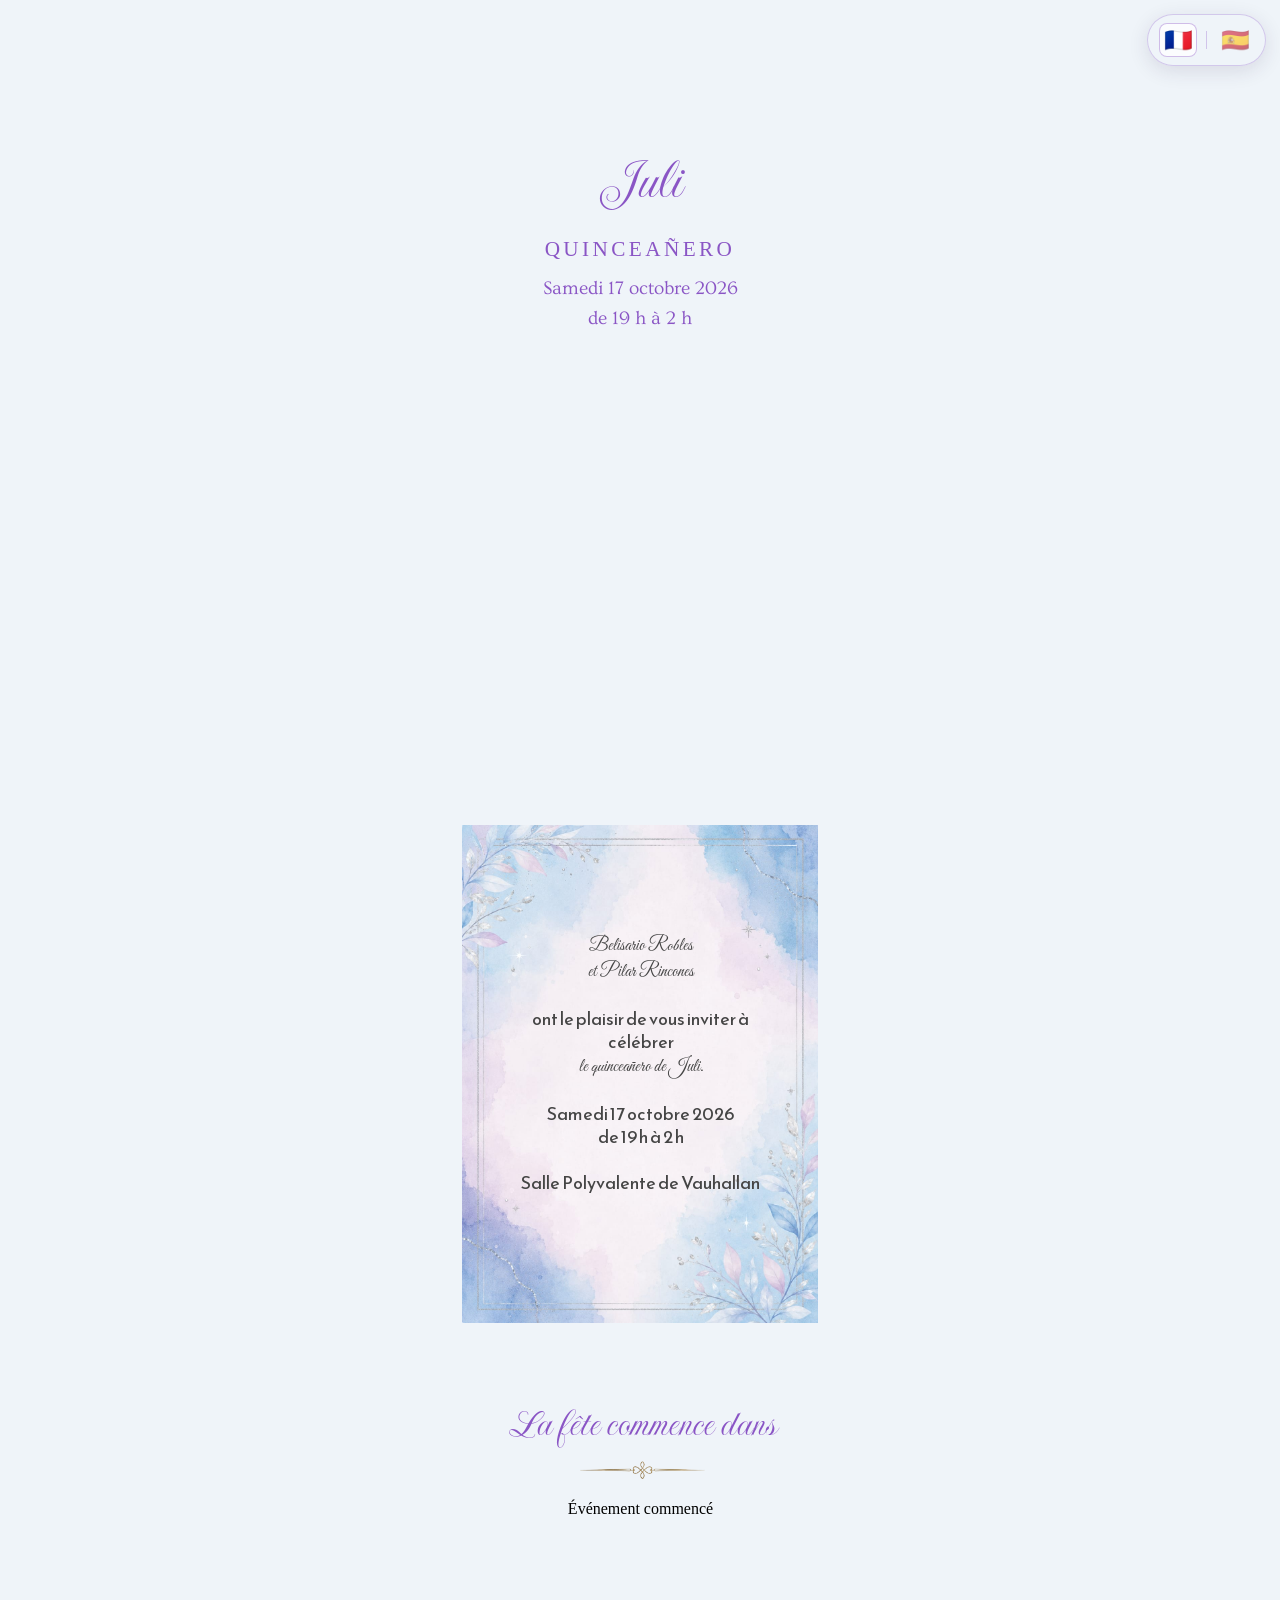
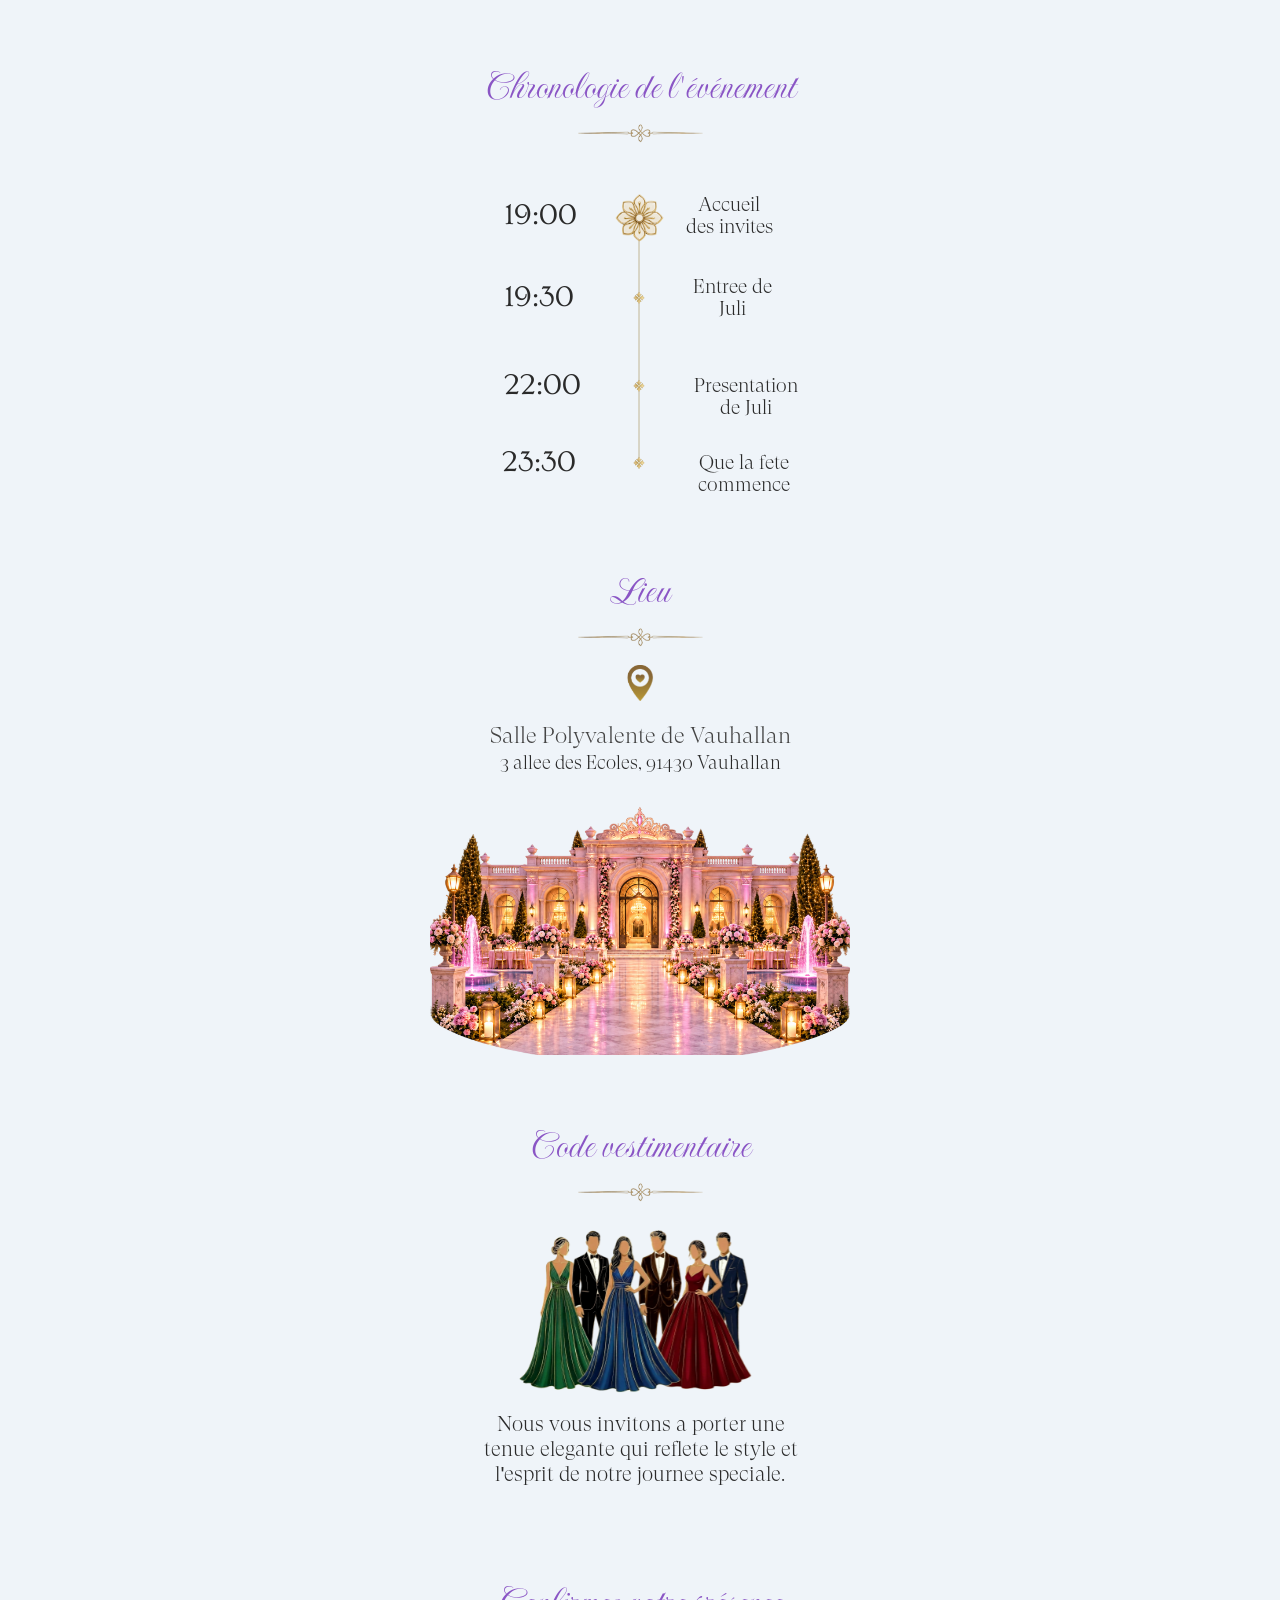
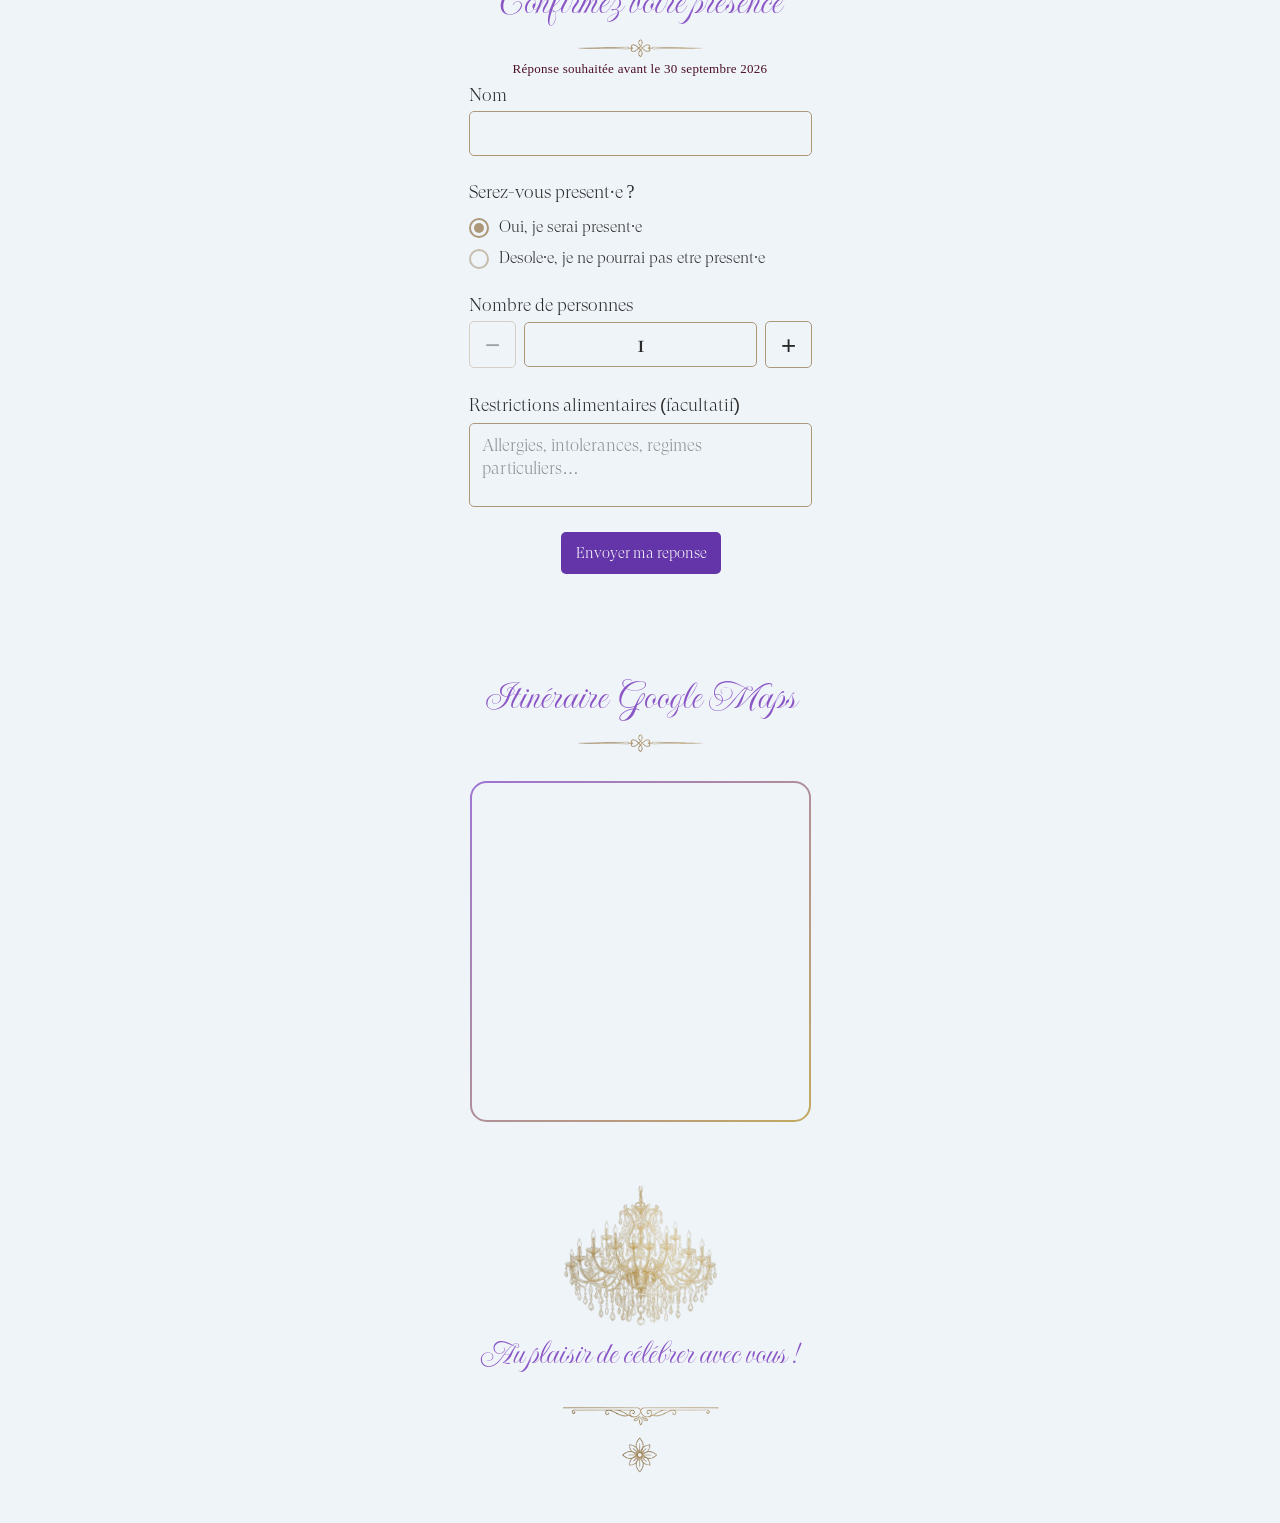
==== commit 6a106d19: "To birthday template" ====
--- a/index.html
+++ b/index.html
@@ -1,5 +1,5 @@
 <!DOCTYPE html>
-<html lang="en"><head><meta http-equiv="Content-Type" content="text/html; charset=UTF-8">   <meta name="viewport" content="width=device-width, initial-scale=1.0"> <!--metatextblock--> <title>Naila ❤ Youssef</title> <meta property="og:title" content="Naila ❤ Youssef"> <meta property="og:description" content=""> <meta property="og:type" content="website"> <meta property="og:image" content="./assets/img/tild3366-6538-4432-b138-323436663963-623915249_2629494717.png"> <!--/metatextblock--> <meta name="format-detection" content="telephone=no"> <meta http-equiv="x-dns-prefetch-control" content="on"> <!--favicons--> <link rel="shortcut icon" href="./assets/img/tild3263-3561-4339-a533-643564366236-ic_baseline-place_1.png" type="image/png"> <!--/favicons--> <!-- Assets --> <script src="./assets/js/tilda-fallback-1.0.min.js" async="" charset="utf-8"></script> <link rel="stylesheet" href="./assets/css/tilda-grid-3.0.min.css" type="text/css" media="all" onerror="this.loaderr=&#39;y&#39;;"> <link rel="stylesheet" href="./assets/css/tilda-blocks-page146067533.min.css" type="text/css" media="all" onerror="this.loaderr=&#39;y&#39;;"> <link rel="stylesheet" href="./assets/css/tilda-animation-2.0.min.css" type="text/css" media="all" onerror="this.loaderr=&#39;y&#39;;"> <link rel="stylesheet" href="./assets/css/tilda-forms-1.0.min.css" type="text/css" media="all" onerror="this.loaderr=&#39;y&#39;;"> <script nomodule="" src="./assets/js/tilda-polyfill-1.0.min.js" charset="utf-8"></script> <script src="./assets/js/head.js" charset="utf-8"></script> <script src="./assets/js/tilda-scripts-3.0.min.js" charset="utf-8" defer="" onerror="this.loaderr=&#39;y&#39;;"></script> <script src="./assets/js/tilda-blocks-page146067533.min.js" charset="utf-8" async="" onerror="this.loaderr=&#39;y&#39;;"></script> <script src="./assets/js/tilda-lazyload-1.0.min.js" charset="utf-8" async="" onerror="this.loaderr=&#39;y&#39;;"></script> <script src="./assets/js/tilda-animation-2.0.min.js" charset="utf-8" async="" onerror="this.loaderr=&#39;y&#39;;"></script> <script src="./assets/js/tilda-zero-1.1.min.js" charset="utf-8" async="" onerror="this.loaderr=&#39;y&#39;;"></script> <script src="./assets/js/tilda-forms-1.0.min.js" charset="utf-8" async="" onerror="this.loaderr=&#39;y&#39;;"></script> <script src="./assets/js/tilda-zero-forms-1.0.min.js" charset="utf-8" async="" onerror="this.loaderr=&#39;y&#39;;"></script> <script src="./assets/js/tilda-animation-sbs-1.0.min.js" charset="utf-8" async="" onerror="this.loaderr=&#39;y&#39;;"></script> <script src="./assets/js/tilda-zero-scale-1.0.min.js" charset="utf-8" async="" onerror="this.loaderr=&#39;y&#39;;"></script> <script src="./assets/js/tilda-zero-fixed-1.0.min.js" charset="utf-8" async="" onerror="this.loaderr=&#39;y&#39;;"></script> <script src="./assets/js/tilda-events-1.0.min.js" charset="utf-8" async="" onerror="this.loaderr=&#39;y&#39;;"></script>  <style id="t396__overflow-styles">.t-records__overflow-clip { overflow: clip; }
+<html lang="fr"><head><meta http-equiv="Content-Type" content="text/html; charset=UTF-8">   <meta name="viewport" content="width=device-width, initial-scale=1.0"> <!--metatextblock--> <title>Le quinceañero de Juli | 17 octobre 2026</title> <meta property="og:title" content="Le quinceañero de Juli | 17 octobre 2026"> <meta property="og:description" content="Invitation au quinceañero de Juli, le samedi 17 octobre 2026 à Vauhallan."> <meta property="og:type" content="website"> <meta property="og:image" content="./assets/img/tild3366-6538-4432-b138-323436663963-623915249_2629494717.png"> <!--/metatextblock--> <meta name="format-detection" content="telephone=no"> <meta http-equiv="x-dns-prefetch-control" content="on"> <!--favicons--> <link rel="shortcut icon" href="./assets/img/tild3263-3561-4339-a533-643564366236-ic_baseline-place_1.png" type="image/png"> <!--/favicons--> <!-- Assets --> <script src="./assets/js/tilda-fallback-1.0.min.js" async="" charset="utf-8"></script> <link rel="stylesheet" href="./assets/css/tilda-grid-3.0.min.css" type="text/css" media="all" onerror="this.loaderr=&#39;y&#39;;"> <link rel="stylesheet" href="./assets/css/tilda-blocks-page146067533.min.css" type="text/css" media="all" onerror="this.loaderr=&#39;y&#39;;"> <link rel="stylesheet" href="./assets/css/tilda-animation-2.0.min.css" type="text/css" media="all" onerror="this.loaderr=&#39;y&#39;;"> <link rel="stylesheet" href="./assets/css/tilda-forms-1.0.min.css" type="text/css" media="all" onerror="this.loaderr=&#39;y&#39;;"> <script nomodule="" src="./assets/js/tilda-polyfill-1.0.min.js" charset="utf-8"></script> <script src="./assets/js/head.js" charset="utf-8"></script> <script src="./assets/js/tilda-scripts-3.0.min.js" charset="utf-8" defer="" onerror="this.loaderr=&#39;y&#39;;"></script> <script src="./assets/js/tilda-blocks-page146067533.min.js" charset="utf-8" async="" onerror="this.loaderr=&#39;y&#39;;"></script> <script src="./assets/js/tilda-lazyload-1.0.min.js" charset="utf-8" async="" onerror="this.loaderr=&#39;y&#39;;"></script> <script src="./assets/js/tilda-animation-2.0.min.js" charset="utf-8" async="" onerror="this.loaderr=&#39;y&#39;;"></script> <script src="./assets/js/tilda-zero-1.1.min.js" charset="utf-8" async="" onerror="this.loaderr=&#39;y&#39;;"></script> <script src="./assets/js/tilda-forms-1.0.min.js" charset="utf-8" async="" onerror="this.loaderr=&#39;y&#39;;"></script> <script src="./assets/js/tilda-zero-forms-1.0.min.js" charset="utf-8" async="" onerror="this.loaderr=&#39;y&#39;;"></script> <script src="./assets/js/tilda-animation-sbs-1.0.min.js" charset="utf-8" async="" onerror="this.loaderr=&#39;y&#39;;"></script> <script src="./assets/js/tilda-zero-scale-1.0.min.js" charset="utf-8" async="" onerror="this.loaderr=&#39;y&#39;;"></script> <script src="./assets/js/tilda-zero-fixed-1.0.min.js" charset="utf-8" async="" onerror="this.loaderr=&#39;y&#39;;"></script>  <style id="t396__overflow-styles">.t-records__overflow-clip { overflow: clip; }
 						.t-records__overflow-hidden { overflow: hidden; }</style><style class="sbs-anim-keyframes">.t-sbs-anim_started #sbs-2339662043-1773848137949 {
 animation: sbs-2339662043-1773848137949 5s linear forwards;
 backface-visibility: hidden;
@@ -116,57 +116,8 @@
 100% {transform:translateX(11px)rotate(-6deg);}
 }
 
-</style><style id="js-sbs-anim-trigger-styles">.js-sbs-anim-trigger_click { cursor: pointer; }</style><script src="chrome-extension://liecbddmkiiihnedobmlmillhodjkdmb/js/recordConsoleEvents.js"></script><link id="t-zero-form-errorbox-styles" href="./assets/css/tilda-zero-form-errorbox.min.css" rel="stylesheet" data-loaded="true"><link rel="stylesheet" href="./assets/css/custom.css" type="text/css">
-<!-- Google tag (gtag.js) --> <script async src="https://www.googletagmanager.com/gtag/js?id=G-6D1YWHN8NN"></script> <script>window.dataLayer=window.dataLayer||[];function gtag(){dataLayer.push(arguments);}gtag('js',new Date());var guestName=(new URLSearchParams(window.location.search).get('name')||'').trim()||'(direct)';gtag('set','user_properties',{guest_name:guestName});gtag('config','G-6D1YWHN8NN',{guest:guestName});gtag('event','invitation_visit',{guest:guestName});</script> <!-- PostHog --> <script>
-  !(function (t, e) {
-    var o, n, p, r;
-    e.__SV ||
-      ((window.posthog = e),
-      (e._i = []),
-      (e.init = function (i, s, a) {
-        function g(t, e) {
-          var o = e.split(".");
-          (2 == o.length && ((t = t[o[0]]), (e = o[1])),
-            (t[e] = function () {
-              t.push([e].concat(Array.prototype.slice.call(arguments, 0)));
-            }));
-        }
-        (((p = t.createElement("script")).type = "text/javascript"),
-          (p.crossOrigin = "anonymous"),
-          (p.async = !0),
-          (p.src =
-            s.api_host.replace(".i.posthog.com", "-assets.i.posthog.com") + "/static/array.js"),
-          (r = t.getElementsByTagName("script")[0]).parentNode.insertBefore(p, r));
-        var u = e;
-        for (
-          void 0 !== a ? (u = e[a] = []) : (a = "posthog"),
-            u.people = u.people || [],
-            u.toString = function (t) {
-              var e = "posthog";
-              return ("posthog" !== a && (e += "." + a), t || (e += " (stub)"), e);
-            },
-            u.people.toString = function () {
-              return u.toString(1) + ".people (stub)";
-            },
-            o =
-              "init capture register register_once register_for_session unregister unregister_for_session getFeatureFlag getFeatureFlagResult isFeatureEnabled reloadFeatureFlags updateEarlyAccessFeatureEnrollment getEarlyAccessFeatures on onFeatureFlags onSessionId getSurveys getActiveMatchingSurveys renderSurvey canRenderSurvey getNextSurveyStep identify setPersonProperties group resetGroups setPersonPropertiesForFlags resetPersonPropertiesForFlags setGroupPropertiesForFlags resetGroupPropertiesForFlags reset get_distinct_id getGroups get_session_id get_session_replay_url alias set_config startSessionRecording stopSessionRecording sessionRecordingStarted captureException loadToolbar get_property getSessionProperty createPersonProfile opt_in_capturing opt_out_capturing has_opted_in_capturing has_opted_out_capturing clear_opt_in_out_capturing debug".split(
-                " ",
-              ),
-            n = 0;
-          n < o.length;
-          n++
-        )
-          g(u, o[n]);
-        e._i.push([i, s, a]);
-      }),
-      (e.__SV = 1));
-  })(document, window.posthog || []);
-  posthog.init("phc_mpEYGVeF9G7QENgYgP38ocbWRSMtu2DYQC6sxRvTqFyz", {
-    api_host: "https://us.i.posthog.com",
-    defaults: "2026-05-30",
-  });
-  (function(){var g=(new URLSearchParams(window.location.search).get('name')||'').trim();posthog.register({guest_name:g||'(direct)'});if(g){posthog.identify(g,{guest_name:g});}posthog.capture('invitation_visit',{guest:g||'(direct)'});})();
-</script> </head> <body class="t-body" style="margin:0;"> <!--allrecords--> <div id="allrecords" class="t-records t-records__overflow-hidden" data-hook="blocks-collection-content-node" data-tilda-project-id="8424802" data-tilda-page-id="146067533" data-tilda-page-alias="blossomoud" data-tilda-formskey="5588e262e61cf2fc3985f22bf8424802" data-tilda-cookie="no" data-tilda-lazy="yes" data-tilda-root-zone="one" data-tilda-project-country="NL"> <div id="rec2339662043" class="r t-rec t-screenmax-980px" style="--zoom: 1;" data-animationappear="off" data-record-type="396" data-screen-max="980px"> <!-- T396 -->  <div class="t396"> <div class="t396__artboard rendered t396__artboard-fixed-no-bg" data-artboard-recid="2339662043" data-artboard-screens="320,480,640,960,1200" data-artboard-height="850" data-artboard-valign="center" data-artboard-upscale="grid" data-artboard-pos="absolute" data-artboard-fixed-need-js="y" data-artboard-height-res-320="850" data-artboard-proxy-min-offset-top="0" data-artboard-proxy-min-height="850" data-artboard-proxy-max-height="850"> <div class="t396__carrier" data-artboard-recid="2339662043"></div> <div class="t396__filter" data-artboard-recid="2339662043"></div> <div class="t396__elem tn-elem tn-elem__23396620431773848137949" data-elem-id="1773848137949" data-elem-type="image" data-field-top-value="25" data-field-left-value="421" data-field-height-value="800" data-field-width-value="867" data-field-axisy-value="top" data-field-axisx-value="left" data-field-container-value="grid" data-field-topunits-value="px" data-field-leftunits-value="px" data-field-heightunits-value="px" data-field-widthunits-value="px" data-animate-mobile="y" data-animate-sbs-event="click" data-animate-sbs-trgels="1773847037346" data-animate-sbs-loop="once" data-animate-sbs-opts="[{&#39;mx&#39;:0,&#39;my&#39;:0,&#39;sx&#39;:1,&#39;sy&#39;:1,&#39;op&#39;:1,&#39;ro&#39;:0,&#39;ti&#39;:0,&#39;ea&#39;:&#39;0&#39;,&#39;dt&#39;:0},{&#39;mx&#39;:559,&#39;my&#39;:0,&#39;sx&#39;:1,&#39;sy&#39;:1,&#39;op&#39;:1,&#39;ro&#39;:0,&#39;ti&#39;:2000,&#39;ea&#39;:&#39;0&#39;,&#39;dt&#39;:2500},{&#39;mx&#39;:559,&#39;my&#39;:0,&#39;sx&#39;:1,&#39;sy&#39;:1,&#39;op&#39;:0,&#39;ro&#39;:0,&#39;ti&#39;:500,&#39;ea&#39;:&#39;0&#39;,&#39;dt&#39;:0}]" data-field-filewidth-value="1195" data-field-fileheight-value="896" data-field-heightmode-value="fixed" data-field-top-res-320-value="83" data-field-left-res-320-value="-75" data-field-height-res-320-value="684" data-field-width-res-320-value="856" data-field-heightmode-res-320-value="fixed" data-field-left-res-480-value="55" data-field-height-res-480-value="800" data-field-heightmode-res-480-value="fixed" data-field-left-res-640-value="135" data-field-height-res-640-value="800" data-field-heightmode-res-640-value="fixed" data-field-left-res-960-value="295" data-field-height-res-960-value="800" data-field-heightmode-res-960-value="fixed" data-fields="img,width,filewidth,fileheight,top,left,container,axisx,axisy,widthunits,leftunits,topunits" style="left: 537.5px; top: 25px; width: 867px;">  <div class="tn-atom__sbs-anim-wrapper" style="display: inherit; width: inherit; height: inherit;" id="sbs-2339662043-1773848137949"><div class="tn-atom"> <img class="tn-atom__img t-img" data-original="./assets/img/tild6233-6433-4662-a437-316665346637-Gemini_Generated_Ima.png" src="./assets/img/Gemini_Generated_Ima.png" alt="" imgfield="tn_img_1773848137949"> </div></div></div> <div class="t396__elem tn-elem tn-elem__23396620431780755508216000001" data-elem-id="1780755508216000001" data-elem-type="image" data-field-top-value="25" data-field-left-value="-87" data-field-height-value="800" data-field-width-value="867" data-field-axisy-value="top" data-field-axisx-value="left" data-field-container-value="grid" data-field-topunits-value="px" data-field-leftunits-value="px" data-field-heightunits-value="px" data-field-widthunits-value="px" data-animate-mobile="y" data-animate-sbs-event="click" data-animate-sbs-trgels="1773847037346" data-animate-sbs-loop="once" data-animate-sbs-opts="[{&#39;mx&#39;:0,&#39;my&#39;:0,&#39;sx&#39;:1,&#39;sy&#39;:1,&#39;op&#39;:1,&#39;ro&#39;:0,&#39;ti&#39;:0,&#39;ea&#39;:&#39;0&#39;,&#39;dt&#39;:0},{&#39;mx&#39;:-559,&#39;my&#39;:0,&#39;sx&#39;:1,&#39;sy&#39;:1,&#39;op&#39;:1,&#39;ro&#39;:0,&#39;ti&#39;:2000,&#39;ea&#39;:&#39;0&#39;,&#39;dt&#39;:2500},{&#39;mx&#39;:-559,&#39;my&#39;:0,&#39;sx&#39;:1,&#39;sy&#39;:1,&#39;op&#39;:0,&#39;ro&#39;:0,&#39;ti&#39;:500,&#39;ea&#39;:&#39;0&#39;,&#39;dt&#39;:0}]" data-field-filewidth-value="1195" data-field-fileheight-value="896" data-field-heightmode-value="fixed" data-field-top-res-320-value="105" data-field-left-res-320-value="-475" data-field-height-res-320-value="640" data-field-width-res-320-value="856" data-field-heightmode-res-320-value="fixed" data-field-left-res-480-value="-441" data-field-height-res-480-value="800" data-field-heightmode-res-480-value="fixed" data-field-left-res-640-value="-360" data-field-height-res-640-value="800" data-field-heightmode-res-640-value="fixed" data-field-left-res-960-value="-205" data-field-height-res-960-value="800" data-field-heightmode-res-960-value="fixed" data-fields="img,width,filewidth,fileheight,top,left,container,axisx,axisy,widthunits,leftunits,topunits" style="left: 29.5px; top: 25px; width: 867px;">  <div class="tn-atom__sbs-anim-wrapper" style="display: inherit; width: inherit; height: inherit;" id="sbs-2339662043-1780755508216000001"><div class="tn-atom"> <img class="tn-atom__img t-img" data-original="./assets/img/tild6233-6433-4662-a437-316665346637-Gemini_Generated_Ima.png" src="./assets/img/Gemini_Generated_Ima.png" alt="" imgfield="tn_img_1780755508216000001"> </div></div></div> <div class="t396__elem tn-elem tn-elem__23396620431773847988093" data-elem-id="1773847988093" data-elem-type="image" data-field-top-value="221" data-field-left-value="100" data-field-height-value="785" data-field-width-value="1000" data-field-axisy-value="top" data-field-axisx-value="left" data-field-container-value="grid" data-field-topunits-value="px" data-field-leftunits-value="px" data-field-heightunits-value="px" data-field-widthunits-value="px" data-animate-mobile="y" data-animate-sbs-event="click" data-animate-sbs-trgels="1773847037346" data-animate-sbs-loop="once" data-animate-sbs-opts="[{&#39;mx&#39;:0,&#39;my&#39;:0,&#39;sx&#39;:1,&#39;sy&#39;:1,&#39;op&#39;:1,&#39;ro&#39;:0,&#39;ti&#39;:0,&#39;ea&#39;:&#39;0&#39;,&#39;dt&#39;:0},{&#39;mx&#39;:0,&#39;my&#39;:606,&#39;sx&#39;:1,&#39;sy&#39;:1,&#39;op&#39;:1,&#39;ro&#39;:0,&#39;ti&#39;:1500,&#39;ea&#39;:&#39;0&#39;,&#39;dt&#39;:2500}]" data-field-filewidth-value="1195" data-field-fileheight-value="896" data-field-heightmode-value="fixed" data-field-left-res-320-value="-247" data-field-height-res-320-value="787" data-field-width-res-320-value="815" data-field-heightmode-res-320-value="fixed" data-field-left-res-480-value="-265" data-field-height-res-480-value="785" data-field-heightmode-res-480-value="fixed" data-field-left-res-640-value="-185" data-field-height-res-640-value="785" data-field-heightmode-res-640-value="fixed" data-field-left-res-960-value="-25" data-field-height-res-960-value="785" data-field-heightmode-res-960-value="fixed" data-fields="img,width,filewidth,fileheight,top,left,container,axisx,axisy,widthunits,leftunits,topunits" style="left: 216.5px; top: 221px; width: 1000px;">  <div class="tn-atom__sbs-anim-wrapper" style="display: inherit; width: inherit; height: inherit;" id="sbs-2339662043-1773847988093"><div class="tn-atom"> <img class="tn-atom__img t-img" data-original="./assets/img/tild6233-6433-4662-a437-316665346637-Gemini_Generated_Ima.png" src="./assets/img/Gemini_Generated_Ima.png" alt="" imgfield="tn_img_1773847988093"> </div></div></div> <div class="t396__elem tn-elem tn-elem__23396620431773847892509" data-elem-id="1773847892509" data-elem-type="image" data-field-top-value="-98" data-field-left-value="105" data-field-height-value="583" data-field-width-value="991" data-field-axisy-value="top" data-field-axisx-value="left" data-field-container-value="grid" data-field-topunits-value="px" data-field-leftunits-value="px" data-field-heightunits-value="px" data-field-widthunits-value="px" data-animate-mobile="y" data-animate-sbs-event="click" data-animate-sbs-trgels="1773847037346" data-animate-sbs-loop="once" data-animate-sbs-opts="[{&#39;mx&#39;:0,&#39;my&#39;:0,&#39;sx&#39;:1,&#39;sy&#39;:1,&#39;op&#39;:1,&#39;ro&#39;:0,&#39;ti&#39;:0,&#39;ea&#39;:&#39;0&#39;,&#39;dt&#39;:0},{&#39;mx&#39;:0,&#39;my&#39;:-430,&#39;sx&#39;:1,&#39;sy&#39;:1,&#39;op&#39;:1,&#39;ro&#39;:0,&#39;ti&#39;:1500,&#39;ea&#39;:&#39;0&#39;,&#39;dt&#39;:2500}]" data-field-filewidth-value="1680" data-field-fileheight-value="1260" data-field-heightmode-value="fixed" data-field-top-res-320-value="-99" data-field-left-res-320-value="-244" data-field-height-res-320-value="569" data-field-width-res-320-value="807" data-field-heightmode-res-320-value="fixed" data-field-left-res-480-value="-255" data-field-height-res-480-value="598" data-field-width-res-480-value="992" data-field-heightmode-res-480-value="fixed" data-field-top-res-640-value="-116" data-field-left-res-640-value="-175" data-field-height-res-640-value="593" data-field-heightmode-res-640-value="fixed" data-field-top-res-960-value="-102" data-field-left-res-960-value="-15" data-field-height-res-960-value="586" data-field-heightmode-res-960-value="fixed" data-fields="img,width,filewidth,fileheight,top,left,container,axisx,axisy,widthunits,leftunits,topunits" style="left: 221.5px; top: -98px; width: 991px;">  <div class="tn-atom__sbs-anim-wrapper" style="display: inherit; width: inherit; height: inherit;" id="sbs-2339662043-1773847892509"><div class="tn-atom"> <img class="tn-atom__img t-img loaded" data-original="./assets/img/tild6364-3438-4161-b964-613234643831-623915249_2629494717.png" src="./assets/img/623915249_2629494717.png.webp" alt="" imgfield="tn_img_1773847892509"> </div></div></div> <div class="t396__elem tn-elem tn-elem__23396620431779615926470000001" data-elem-id="1779615926470000001" data-elem-type="image" data-field-top-value="510" data-field-left-value="506" data-field-height-value="45" data-field-width-value="188" data-field-axisy-value="top" data-field-axisx-value="left" data-field-container-value="grid" data-field-topunits-value="px" data-field-leftunits-value="px" data-field-heightunits-value="px" data-field-widthunits-value="px" data-animate-mobile="y" data-animate-sbs-event="click" data-animate-sbs-trgels="1773847037346" data-animate-sbs-loop="once" data-animate-sbs-opts="[{&#39;mx&#39;:0,&#39;my&#39;:0,&#39;sx&#39;:1,&#39;sy&#39;:1,&#39;op&#39;:1,&#39;ro&#39;:0,&#39;ti&#39;:0,&#39;ea&#39;:&#39;0&#39;,&#39;dt&#39;:0},{&#39;mx&#39;:0,&#39;my&#39;:0,&#39;sx&#39;:1,&#39;sy&#39;:1,&#39;op&#39;:0,&#39;ro&#39;:0,&#39;ti&#39;:1500,&#39;ea&#39;:&#39;0&#39;,&#39;dt&#39;:0}]" data-field-filewidth-value="995" data-field-fileheight-value="238" data-field-heightmode-value="hug" data-field-left-res-320-value="66" data-field-height-res-320-value="45" data-field-left-res-480-value="146" data-field-height-res-480-value="45" data-field-left-res-640-value="226" data-field-height-res-640-value="45" data-field-left-res-960-value="386" data-field-height-res-960-value="45" data-fields="img,width,filewidth,fileheight,top,left,container,axisx,axisy,widthunits,leftunits,topunits" style="left: 622.5px; top: 510px; width: 188px;">  <div class="tn-atom__sbs-anim-wrapper" style="display: inherit; width: inherit; height: inherit;" id="sbs-2339662043-1779615926470000001"><div class="tn-atom"> <img class="tn-atom__img t-img" data-original="./assets/img/tild6566-6361-4436-a235-323435366264-line_flower_1.png" src="./assets/img/line_flower_1.png" alt="" imgfield="tn_img_1779615926470000001"> </div></div></div> <div class="t396__elem tn-elem popup-enter tn-elem__23396620431773847037346 js-sbs-anim-trigger_click" data-elem-id="1773847037346" data-elem-type="image" data-field-top-value="310" data-field-left-value="520" data-field-height-value="160" data-field-width-value="160" data-field-axisy-value="top" data-field-axisx-value="left" data-field-container-value="grid" data-field-topunits-value="px" data-field-leftunits-value="px" data-field-heightunits-value="px" data-field-widthunits-value="px" data-animate-mobile="y" data-animate-sbs-event="click" data-animate-sbs-loop="once" data-animate-sbs-opts="[{&#39;mx&#39;:0,&#39;my&#39;:0,&#39;sx&#39;:1,&#39;sy&#39;:1,&#39;op&#39;:1,&#39;ro&#39;:0,&#39;ti&#39;:0,&#39;ea&#39;:&#39;0&#39;,&#39;dt&#39;:0},{&#39;mx&#39;:0,&#39;my&#39;:0,&#39;sx&#39;:1.22,&#39;sy&#39;:1.22,&#39;op&#39;:0,&#39;ro&#39;:0,&#39;ti&#39;:1500,&#39;ea&#39;:&#39;0&#39;,&#39;dt&#39;:1000}]" data-field-filewidth-value="1512" data-field-fileheight-value="1512" data-field-heightmode-value="hug" data-field-left-res-320-value="80" data-field-height-res-320-value="160" data-field-left-res-480-value="155" data-field-height-res-480-value="160" data-field-left-res-640-value="235" data-field-height-res-640-value="160" data-field-left-res-960-value="400" data-field-height-res-960-value="160" data-fields="img,width,filewidth,fileheight,top,left,container,axisx,axisy,widthunits,leftunits,topunits" style="left: 636.5px; top: 310px; width: 160px; pointer-events: none;">  <div class="tn-atom__sbs-anim-wrapper js-sbs-anim-trigger_click" style="display: inherit; width: inherit; height: inherit;" id="sbs-2339662043-1773847037346"><div class="tn-atom" style="pointer-events: auto;"> <img class="tn-atom__img t-img" data-original="./assets/img/tild3366-6538-4432-b138-323436663963-623915249_2629494717.png" src="./assets/img/623915249_2629494717.png" alt="" imgfield="tn_img_1773847037346"> </div></div></div> <div class="t396__elem tn-elem tn-elem__23396620431777183175514000099" data-elem-id="1777183175514000099" data-elem-type="text" data-field-top-value="565" data-field-left-value="320" data-field-height-value="31" data-field-width-value="560" data-field-axisy-value="top" data-field-axisx-value="left" data-field-container-value="grid" data-field-topunits-value="px" data-field-leftunits-value="px" data-field-heightunits-value="px" data-field-widthunits-value="px" data-animate-mobile="y" data-field-textfit-value="autoheight" data-field-fontsize-value="22" data-field-left-res-320-value="-118" data-field-left-res-480-value="-38" data-field-left-res-640-value="42" data-field-left-res-960-value="202" data-fields="top,left,width,height,container,axisx,axisy,widthunits,leftunits,topunits" style=""> <div class="tn-atom" id="perso-greeting" field="tn_text_1777183175514000099" style="--lh-px: 31px; line-height: 31px; font-size: 22px; font-family: 'newtemplate','Ovo',serif; color: #a3906c; text-align: center; display: none;"></div> </div> <div class="t396__elem tn-elem tn-elem__23396620431777183175514000001" data-elem-id="1777183175514000001" data-elem-type="text" data-field-top-value="468" data-field-left-value="492" data-field-height-value="31" data-field-width-value="217" data-field-axisy-value="top" data-field-axisx-value="left" data-field-container-value="grid" data-field-topunits-value="px" data-field-leftunits-value="px" data-field-heightunits-value="px" data-field-widthunits-value="px" data-animate-mobile="y" data-animate-sbs-event="click" data-animate-sbs-trgels="1773847037346" data-animate-sbs-loop="once" data-animate-sbs-opts="[{&#39;mx&#39;:0,&#39;my&#39;:0,&#39;sx&#39;:1,&#39;sy&#39;:1,&#39;op&#39;:1,&#39;ro&#39;:0,&#39;ti&#39;:0,&#39;ea&#39;:&#39;0&#39;,&#39;dt&#39;:0},{&#39;mx&#39;:0,&#39;my&#39;:0,&#39;sx&#39;:1,&#39;sy&#39;:1,&#39;op&#39;:0,&#39;ro&#39;:0,&#39;ti&#39;:1500,&#39;ea&#39;:&#39;0&#39;,&#39;dt&#39;:0}]" data-field-textfit-value="autoheight" data-field-fontsize-value="20" data-field-left-res-320-value="52" data-field-left-res-480-value="132" data-field-left-res-640-value="212" data-field-left-res-960-value="372" data-fields="top,left,width,height,container,axisx,axisy,widthunits,leftunits,topunits" style="top: 468px; left: 608.5px; width: 217px; height: auto;">  <div class="tn-atom__sbs-anim-wrapper" style="display: inherit; width: inherit; height: inherit;" id="sbs-2339662043-1777183175514000001"><div class="tn-atom" field="tn_text_1777183175514000001" style="--lh-px: 31px; line-height: 31px;">Appuyez pour ouvrir</div></div></div> </div> </div>  <!-- /T396 --> </div> <div id="rec2339662493" class="r t-rec t-screenmax-980px" style=" " data-animationappear="off" data-record-type="131" data-screen-max="980px"> <!-- T123 --> <div class="t123"> <div class="t-container_100 "> <div class="t-width t-width_100 "> <!-- nominify begin --> <!-- Hidden Audio --> <div style="display:none"> <audio id="invitation-audio" loop=""> <source src="./assets/media/music.mp3" type="audio/mp3">
+</style><style id="js-sbs-anim-trigger-styles">.js-sbs-anim-trigger_click { cursor: pointer; }</style><link id="t-zero-form-errorbox-styles" href="./assets/css/tilda-zero-form-errorbox.min.css" rel="stylesheet" data-loaded="true"><link rel="stylesheet" href="./assets/css/custom.css" type="text/css">
+</head> <body class="t-body" style="margin:0;"> <!--allrecords--> <div id="allrecords" class="t-records t-records__overflow-hidden" data-hook="blocks-collection-content-node" data-tilda-project-id="8424802" data-tilda-page-id="146067533" data-tilda-page-alias="blossomoud" data-tilda-formskey="5588e262e61cf2fc3985f22bf8424802" data-tilda-cookie="no" data-tilda-lazy="yes" data-tilda-root-zone="one" data-tilda-project-country="NL"> <div id="rec2339662043" class="r t-rec t-screenmax-980px" style="--zoom: 1;" data-animationappear="off" data-record-type="396" data-screen-max="980px"> <!-- T396 -->  <div class="t396"> <div class="t396__artboard rendered t396__artboard-fixed-no-bg" data-artboard-recid="2339662043" data-artboard-screens="320,480,640,960,1200" data-artboard-height="850" data-artboard-valign="center" data-artboard-upscale="grid" data-artboard-pos="absolute" data-artboard-fixed-need-js="y" data-artboard-height-res-320="850" data-artboard-proxy-min-offset-top="0" data-artboard-proxy-min-height="850" data-artboard-proxy-max-height="850"> <div class="t396__carrier" data-artboard-recid="2339662043"></div> <div class="t396__filter" data-artboard-recid="2339662043"></div> <div class="t396__elem tn-elem tn-elem__23396620431773848137949" data-elem-id="1773848137949" data-elem-type="image" data-field-top-value="25" data-field-left-value="421" data-field-height-value="800" data-field-width-value="867" data-field-axisy-value="top" data-field-axisx-value="left" data-field-container-value="grid" data-field-topunits-value="px" data-field-leftunits-value="px" data-field-heightunits-value="px" data-field-widthunits-value="px" data-animate-mobile="y" data-animate-sbs-event="click" data-animate-sbs-trgels="1773847037346" data-animate-sbs-loop="once" data-animate-sbs-opts="[{&#39;mx&#39;:0,&#39;my&#39;:0,&#39;sx&#39;:1,&#39;sy&#39;:1,&#39;op&#39;:1,&#39;ro&#39;:0,&#39;ti&#39;:0,&#39;ea&#39;:&#39;0&#39;,&#39;dt&#39;:0},{&#39;mx&#39;:559,&#39;my&#39;:0,&#39;sx&#39;:1,&#39;sy&#39;:1,&#39;op&#39;:1,&#39;ro&#39;:0,&#39;ti&#39;:2000,&#39;ea&#39;:&#39;0&#39;,&#39;dt&#39;:2500},{&#39;mx&#39;:559,&#39;my&#39;:0,&#39;sx&#39;:1,&#39;sy&#39;:1,&#39;op&#39;:0,&#39;ro&#39;:0,&#39;ti&#39;:500,&#39;ea&#39;:&#39;0&#39;,&#39;dt&#39;:0}]" data-field-filewidth-value="1195" data-field-fileheight-value="896" data-field-heightmode-value="fixed" data-field-top-res-320-value="83" data-field-left-res-320-value="-75" data-field-height-res-320-value="684" data-field-width-res-320-value="856" data-field-heightmode-res-320-value="fixed" data-field-left-res-480-value="55" data-field-height-res-480-value="800" data-field-heightmode-res-480-value="fixed" data-field-left-res-640-value="135" data-field-height-res-640-value="800" data-field-heightmode-res-640-value="fixed" data-field-left-res-960-value="295" data-field-height-res-960-value="800" data-field-heightmode-res-960-value="fixed" data-fields="img,width,filewidth,fileheight,top,left,container,axisx,axisy,widthunits,leftunits,topunits" style="left: 537.5px; top: 25px; width: 867px;">  <div class="tn-atom__sbs-anim-wrapper" style="display: inherit; width: inherit; height: inherit;" id="sbs-2339662043-1773848137949"><div class="tn-atom"> <img class="tn-atom__img t-img" data-original="./assets/img/tild6233-6433-4662-a437-316665346637-Gemini_Generated_Ima.png" src="./assets/img/Gemini_Generated_Ima.png" alt="" imgfield="tn_img_1773848137949"> </div></div></div> <div class="t396__elem tn-elem tn-elem__23396620431780755508216000001" data-elem-id="1780755508216000001" data-elem-type="image" data-field-top-value="25" data-field-left-value="-87" data-field-height-value="800" data-field-width-value="867" data-field-axisy-value="top" data-field-axisx-value="left" data-field-container-value="grid" data-field-topunits-value="px" data-field-leftunits-value="px" data-field-heightunits-value="px" data-field-widthunits-value="px" data-animate-mobile="y" data-animate-sbs-event="click" data-animate-sbs-trgels="1773847037346" data-animate-sbs-loop="once" data-animate-sbs-opts="[{&#39;mx&#39;:0,&#39;my&#39;:0,&#39;sx&#39;:1,&#39;sy&#39;:1,&#39;op&#39;:1,&#39;ro&#39;:0,&#39;ti&#39;:0,&#39;ea&#39;:&#39;0&#39;,&#39;dt&#39;:0},{&#39;mx&#39;:-559,&#39;my&#39;:0,&#39;sx&#39;:1,&#39;sy&#39;:1,&#39;op&#39;:1,&#39;ro&#39;:0,&#39;ti&#39;:2000,&#39;ea&#39;:&#39;0&#39;,&#39;dt&#39;:2500},{&#39;mx&#39;:-559,&#39;my&#39;:0,&#39;sx&#39;:1,&#39;sy&#39;:1,&#39;op&#39;:0,&#39;ro&#39;:0,&#39;ti&#39;:500,&#39;ea&#39;:&#39;0&#39;,&#39;dt&#39;:0}]" data-field-filewidth-value="1195" data-field-fileheight-value="896" data-field-heightmode-value="fixed" data-field-top-res-320-value="105" data-field-left-res-320-value="-475" data-field-height-res-320-value="640" data-field-width-res-320-value="856" data-field-heightmode-res-320-value="fixed" data-field-left-res-480-value="-441" data-field-height-res-480-value="800" data-field-heightmode-res-480-value="fixed" data-field-left-res-640-value="-360" data-field-height-res-640-value="800" data-field-heightmode-res-640-value="fixed" data-field-left-res-960-value="-205" data-field-height-res-960-value="800" data-field-heightmode-res-960-value="fixed" data-fields="img,width,filewidth,fileheight,top,left,container,axisx,axisy,widthunits,leftunits,topunits" style="left: 29.5px; top: 25px; width: 867px;">  <div class="tn-atom__sbs-anim-wrapper" style="display: inherit; width: inherit; height: inherit;" id="sbs-2339662043-1780755508216000001"><div class="tn-atom"> <img class="tn-atom__img t-img" data-original="./assets/img/tild6233-6433-4662-a437-316665346637-Gemini_Generated_Ima.png" src="./assets/img/Gemini_Generated_Ima.png" alt="" imgfield="tn_img_1780755508216000001"> </div></div></div> <div class="t396__elem tn-elem tn-elem__23396620431773847988093" data-elem-id="1773847988093" data-elem-type="image" data-field-top-value="221" data-field-left-value="100" data-field-height-value="785" data-field-width-value="1000" data-field-axisy-value="top" data-field-axisx-value="left" data-field-container-value="grid" data-field-topunits-value="px" data-field-leftunits-value="px" data-field-heightunits-value="px" data-field-widthunits-value="px" data-animate-mobile="y" data-animate-sbs-event="click" data-animate-sbs-trgels="1773847037346" data-animate-sbs-loop="once" data-animate-sbs-opts="[{&#39;mx&#39;:0,&#39;my&#39;:0,&#39;sx&#39;:1,&#39;sy&#39;:1,&#39;op&#39;:1,&#39;ro&#39;:0,&#39;ti&#39;:0,&#39;ea&#39;:&#39;0&#39;,&#39;dt&#39;:0},{&#39;mx&#39;:0,&#39;my&#39;:606,&#39;sx&#39;:1,&#39;sy&#39;:1,&#39;op&#39;:1,&#39;ro&#39;:0,&#39;ti&#39;:1500,&#39;ea&#39;:&#39;0&#39;,&#39;dt&#39;:2500}]" data-field-filewidth-value="1195" data-field-fileheight-value="896" data-field-heightmode-value="fixed" data-field-left-res-320-value="-247" data-field-height-res-320-value="787" data-field-width-res-320-value="815" data-field-heightmode-res-320-value="fixed" data-field-left-res-480-value="-265" data-field-height-res-480-value="785" data-field-heightmode-res-480-value="fixed" data-field-left-res-640-value="-185" data-field-height-res-640-value="785" data-field-heightmode-res-640-value="fixed" data-field-left-res-960-value="-25" data-field-height-res-960-value="785" data-field-heightmode-res-960-value="fixed" data-fields="img,width,filewidth,fileheight,top,left,container,axisx,axisy,widthunits,leftunits,topunits" style="left: 216.5px; top: 221px; width: 1000px;">  <div class="tn-atom__sbs-anim-wrapper" style="display: inherit; width: inherit; height: inherit;" id="sbs-2339662043-1773847988093"><div class="tn-atom"> <img class="tn-atom__img t-img" data-original="./assets/img/tild6233-6433-4662-a437-316665346637-Gemini_Generated_Ima.png" src="./assets/img/Gemini_Generated_Ima.png" alt="" imgfield="tn_img_1773847988093"> </div></div></div> <div class="t396__elem tn-elem tn-elem__23396620431773847892509" data-elem-id="1773847892509" data-elem-type="image" data-field-top-value="-98" data-field-left-value="105" data-field-height-value="583" data-field-width-value="991" data-field-axisy-value="top" data-field-axisx-value="left" data-field-container-value="grid" data-field-topunits-value="px" data-field-leftunits-value="px" data-field-heightunits-value="px" data-field-widthunits-value="px" data-animate-mobile="y" data-animate-sbs-event="click" data-animate-sbs-trgels="1773847037346" data-animate-sbs-loop="once" data-animate-sbs-opts="[{&#39;mx&#39;:0,&#39;my&#39;:0,&#39;sx&#39;:1,&#39;sy&#39;:1,&#39;op&#39;:1,&#39;ro&#39;:0,&#39;ti&#39;:0,&#39;ea&#39;:&#39;0&#39;,&#39;dt&#39;:0},{&#39;mx&#39;:0,&#39;my&#39;:-430,&#39;sx&#39;:1,&#39;sy&#39;:1,&#39;op&#39;:1,&#39;ro&#39;:0,&#39;ti&#39;:1500,&#39;ea&#39;:&#39;0&#39;,&#39;dt&#39;:2500}]" data-field-filewidth-value="1680" data-field-fileheight-value="1260" data-field-heightmode-value="fixed" data-field-top-res-320-value="-99" data-field-left-res-320-value="-244" data-field-height-res-320-value="569" data-field-width-res-320-value="807" data-field-heightmode-res-320-value="fixed" data-field-left-res-480-value="-255" data-field-height-res-480-value="598" data-field-width-res-480-value="992" data-field-heightmode-res-480-value="fixed" data-field-top-res-640-value="-116" data-field-left-res-640-value="-175" data-field-height-res-640-value="593" data-field-heightmode-res-640-value="fixed" data-field-top-res-960-value="-102" data-field-left-res-960-value="-15" data-field-height-res-960-value="586" data-field-heightmode-res-960-value="fixed" data-fields="img,width,filewidth,fileheight,top,left,container,axisx,axisy,widthunits,leftunits,topunits" style="left: 221.5px; top: -98px; width: 991px;">  <div class="tn-atom__sbs-anim-wrapper" style="display: inherit; width: inherit; height: inherit;" id="sbs-2339662043-1773847892509"><div class="tn-atom"> <img class="tn-atom__img t-img loaded" data-original="./assets/img/tild6364-3438-4161-b964-613234643831-623915249_2629494717.png" src="./assets/img/623915249_2629494717.png.webp" alt="" imgfield="tn_img_1773847892509"> </div></div></div> <div class="t396__elem tn-elem tn-elem__23396620431779615926470000001" data-elem-id="1779615926470000001" data-elem-type="image" data-field-top-value="510" data-field-left-value="506" data-field-height-value="45" data-field-width-value="188" data-field-axisy-value="top" data-field-axisx-value="left" data-field-container-value="grid" data-field-topunits-value="px" data-field-leftunits-value="px" data-field-heightunits-value="px" data-field-widthunits-value="px" data-animate-mobile="y" data-animate-sbs-event="click" data-animate-sbs-trgels="1773847037346" data-animate-sbs-loop="once" data-animate-sbs-opts="[{&#39;mx&#39;:0,&#39;my&#39;:0,&#39;sx&#39;:1,&#39;sy&#39;:1,&#39;op&#39;:1,&#39;ro&#39;:0,&#39;ti&#39;:0,&#39;ea&#39;:&#39;0&#39;,&#39;dt&#39;:0},{&#39;mx&#39;:0,&#39;my&#39;:0,&#39;sx&#39;:1,&#39;sy&#39;:1,&#39;op&#39;:0,&#39;ro&#39;:0,&#39;ti&#39;:1500,&#39;ea&#39;:&#39;0&#39;,&#39;dt&#39;:0}]" data-field-filewidth-value="995" data-field-fileheight-value="238" data-field-heightmode-value="hug" data-field-left-res-320-value="66" data-field-height-res-320-value="45" data-field-left-res-480-value="146" data-field-height-res-480-value="45" data-field-left-res-640-value="226" data-field-height-res-640-value="45" data-field-left-res-960-value="386" data-field-height-res-960-value="45" data-fields="img,width,filewidth,fileheight,top,left,container,axisx,axisy,widthunits,leftunits,topunits" style="left: 622.5px; top: 510px; width: 188px;">  <div class="tn-atom__sbs-anim-wrapper" style="display: inherit; width: inherit; height: inherit;" id="sbs-2339662043-1779615926470000001"><div class="tn-atom"> <img class="tn-atom__img t-img" data-original="./assets/img/tild6566-6361-4436-a235-323435366264-line_flower_1.png" src="./assets/img/line_flower_1.png" alt="" imgfield="tn_img_1779615926470000001"> </div></div></div> <div class="t396__elem tn-elem popup-enter tn-elem__23396620431773847037346 js-sbs-anim-trigger_click" data-elem-id="1773847037346" data-elem-type="image" data-field-top-value="310" data-field-left-value="520" data-field-height-value="160" data-field-width-value="160" data-field-axisy-value="top" data-field-axisx-value="left" data-field-container-value="grid" data-field-topunits-value="px" data-field-leftunits-value="px" data-field-heightunits-value="px" data-field-widthunits-value="px" data-animate-mobile="y" data-animate-sbs-event="click" data-animate-sbs-loop="once" data-animate-sbs-opts="[{&#39;mx&#39;:0,&#39;my&#39;:0,&#39;sx&#39;:1,&#39;sy&#39;:1,&#39;op&#39;:1,&#39;ro&#39;:0,&#39;ti&#39;:0,&#39;ea&#39;:&#39;0&#39;,&#39;dt&#39;:0},{&#39;mx&#39;:0,&#39;my&#39;:0,&#39;sx&#39;:1.22,&#39;sy&#39;:1.22,&#39;op&#39;:0,&#39;ro&#39;:0,&#39;ti&#39;:1500,&#39;ea&#39;:&#39;0&#39;,&#39;dt&#39;:1000}]" data-field-filewidth-value="1512" data-field-fileheight-value="1512" data-field-heightmode-value="hug" data-field-left-res-320-value="80" data-field-height-res-320-value="160" data-field-left-res-480-value="155" data-field-height-res-480-value="160" data-field-left-res-640-value="235" data-field-height-res-640-value="160" data-field-left-res-960-value="400" data-field-height-res-960-value="160" data-fields="img,width,filewidth,fileheight,top,left,container,axisx,axisy,widthunits,leftunits,topunits" style="left: 636.5px; top: 310px; width: 160px; pointer-events: none;">  <div class="tn-atom__sbs-anim-wrapper js-sbs-anim-trigger_click" style="display: inherit; width: inherit; height: inherit;" id="sbs-2339662043-1773847037346"><div class="tn-atom" style="pointer-events: auto;"> <img class="tn-atom__img t-img" data-original="./assets/img/tild3366-6538-4432-b138-323436663963-623915249_2629494717.png" src="./assets/img/623915249_2629494717.png" alt="" imgfield="tn_img_1773847037346"> </div></div></div> <div class="t396__elem tn-elem tn-elem__23396620431777183175514000099" data-elem-id="1777183175514000099" data-elem-type="text" data-field-top-value="565" data-field-left-value="320" data-field-height-value="31" data-field-width-value="560" data-field-axisy-value="top" data-field-axisx-value="left" data-field-container-value="grid" data-field-topunits-value="px" data-field-leftunits-value="px" data-field-heightunits-value="px" data-field-widthunits-value="px" data-animate-mobile="y" data-field-textfit-value="autoheight" data-field-fontsize-value="22" data-field-left-res-320-value="-118" data-field-left-res-480-value="-38" data-field-left-res-640-value="42" data-field-left-res-960-value="202" data-fields="top,left,width,height,container,axisx,axisy,widthunits,leftunits,topunits" style=""> <div class="tn-atom" id="perso-greeting" field="tn_text_1777183175514000099" style="--lh-px: 31px; line-height: 31px; font-size: 22px; font-family: 'newtemplate','Ovo',serif; color: #a3906c; text-align: center; display: none;"></div> </div> <div class="t396__elem tn-elem tn-elem__23396620431777183175514000001" data-elem-id="1777183175514000001" data-elem-type="text" data-field-top-value="468" data-field-left-value="492" data-field-height-value="31" data-field-width-value="217" data-field-axisy-value="top" data-field-axisx-value="left" data-field-container-value="grid" data-field-topunits-value="px" data-field-leftunits-value="px" data-field-heightunits-value="px" data-field-widthunits-value="px" data-animate-mobile="y" data-animate-sbs-event="click" data-animate-sbs-trgels="1773847037346" data-animate-sbs-loop="once" data-animate-sbs-opts="[{&#39;mx&#39;:0,&#39;my&#39;:0,&#39;sx&#39;:1,&#39;sy&#39;:1,&#39;op&#39;:1,&#39;ro&#39;:0,&#39;ti&#39;:0,&#39;ea&#39;:&#39;0&#39;,&#39;dt&#39;:0},{&#39;mx&#39;:0,&#39;my&#39;:0,&#39;sx&#39;:1,&#39;sy&#39;:1,&#39;op&#39;:0,&#39;ro&#39;:0,&#39;ti&#39;:1500,&#39;ea&#39;:&#39;0&#39;,&#39;dt&#39;:0}]" data-field-textfit-value="autoheight" data-field-fontsize-value="20" data-field-left-res-320-value="52" data-field-left-res-480-value="132" data-field-left-res-640-value="212" data-field-left-res-960-value="372" data-fields="top,left,width,height,container,axisx,axisy,widthunits,leftunits,topunits" style="top: 468px; left: 608.5px; width: 217px; height: auto;">  <div class="tn-atom__sbs-anim-wrapper" style="display: inherit; width: inherit; height: inherit;" id="sbs-2339662043-1777183175514000001"><div class="tn-atom" field="tn_text_1777183175514000001" style="--lh-px: 31px; line-height: 31px;">Appuyez pour ouvrir</div></div></div> </div> </div>  <!-- /T396 --> </div> <div id="rec2339662493" class="r t-rec t-screenmax-980px" style=" " data-animationappear="off" data-record-type="131" data-screen-max="980px"> <!-- T123 --> <div class="t123"> <div class="t-container_100 "> <div class="t-width t-width_100 "> <!-- nominify begin --> <!-- Hidden Audio --> <div style="display:none"> <audio id="invitation-audio" loop=""> <source src="./assets/media/music.mp3" type="audio/mp3">
     Votre navigateur ne prend pas en charge l'élément audio.
   </audio> </div> <!-- Floating Play/Pause Button --> <div id="audio-control" style="
   position: fixed;
@@ -174,7 +125,7 @@
   right: 20px;
   width: 60px;
   height: 60px;
-  background: #747B54;
+  background: #6435A9;
   border-radius: 50%;
   display: flex;
   justify-content: center;
@@ -184,6 +135,6 @@
   box-shadow: 0 4px 6px rgba(0, 0, 0, 0.1);
   visibility: hidden;
   opacity: 0;
-  transition: visibility 0s, opacity 0.3s ease-in-out;"> <div id="audio-icon" style="width: 30px; height: 30px; fill: white;"> <svg id="icon-pause" xmlns="http://www.w3.org/2000/svg" viewBox="0 0 24 24" style="display: block;"> <rect x="6" y="5" width="4" height="14" rx="1"></rect> <rect x="14" y="5" width="4" height="14" rx="1"></rect> </svg> <svg id="icon-play" xmlns="http://www.w3.org/2000/svg" viewBox="0 0 24 24" style="display: none;"> <polygon points="5,3 19,12 5,21"></polygon> </svg> </div> </div>  <!-- nominify end --> </div> </div> </div> </div> <div id="rec2339662063" class="r t-rec" style="--zoom: 1;" data-animationappear="off" data-record-type="396"> <!-- T396 -->  <div class="t396"> <div class="t396__artboard rendered" data-artboard-recid="2339662063" data-artboard-screens="320,480,640,960,1200" data-artboard-height="782" data-artboard-valign="center" data-artboard-upscale="grid" data-artboard-proxy-min-offset-top="0" data-artboard-proxy-min-height="782" data-artboard-proxy-max-height="782"> <div class="t396__carrier" data-artboard-recid="2339662063"></div> <div class="t396__filter" data-artboard-recid="2339662063"></div> <div class="t396__elem tn-elem tn-elem__23396620631776948113983" data-elem-id="1776948113983" data-elem-type="html" data-field-top-value="0" data-field-left-value="380" data-field-height-value="782" data-field-width-value="440" data-field-axisy-value="top" data-field-axisx-value="left" data-field-container-value="grid" data-field-topunits-value="px" data-field-leftunits-value="px" data-field-heightunits-value="px" data-field-widthunits-value="px" data-field-widthmode-value="fixed" data-field-heightmode-value="fixed" data-field-left-res-320-value="-60" data-field-left-res-480-value="20" data-field-left-res-640-value="100" data-field-left-res-960-value="260" data-fields="width,height,top,left,container,axisx,axisy,widthunits,heightunits,leftunits,topunits" style="width: 440px; left: 496.5px; top: 0px; height: 782px;"> <div class="tn-atom tn-atom__html"> <div style="position: relative; width: 100%;"> <video id="fadeVideo" muted="" playsinline="" loop="" preload="auto" style="width:100%;height:auto;object-fit:cover;display:block;visibility:hidden;position:absolute;top:0;left:0;"> <source src="./assets/media/hero-bg.mp4" type="video/mp4"> </video> <canvas id="fadeCanvas" style="width:100%;display:block;" width="720" height="1252"></canvas> </div>  </div> </div> <div class="t396__elem tn-elem tn-elem__23396620631710510612702" data-elem-id="1710510612702" data-elem-type="vector" data-field-top-value="90" data-field-left-value="93" data-field-width-value="8" data-field-axisy-value="top" data-field-axisx-value="left" data-field-container-value="grid" data-field-topunits-value="px" data-field-leftunits-value="px" data-field-heightunits-value="px" data-field-widthunits-value="px" data-field-heightmode-value="hug" data-fields="width,filewidth,fileheight,top,left,container,axisx,axisy,widthunits,leftunits,topunits" style="width: 8px; left: 209.5px; top: 90px;"> <div class="tn-atom tn-atom__vector"> <svg xmlns="http://www.w3.org/2000/svg" viewBox="0 0 254 1" fill="none" role="img" aria-label=""><path d="M0 0.5H254" stroke="#666666"></path></svg> </div> </div> <div class="t396__elem tn-elem tn-elem__23396620631779566247730000001 t-animate t-animate_started" data-elem-id="1779566247730000001" data-elem-type="text" data-field-top-value="334" data-field-left-value="320" data-field-height-value="100" data-field-width-value="560" data-field-axisy-value="top" data-field-axisx-value="left" data-field-container-value="grid" data-field-topunits-value="px" data-field-leftunits-value="px" data-field-heightunits-value="px" data-field-widthunits-value="px" data-animate-style="fadeinup" data-animate-duration="2.3" data-animate-delay="3" data-animate-distance="20" data-animate-mobile="y" data-field-textfit-value="autoheight" data-field-fontsize-value="59" data-field-top-res-320-value="329" data-field-left-res-320-value="-118" data-animate-delay-res-320="3" data-field-fontsize-res-320-value="59" data-field-left-res-480-value="-38" data-field-left-res-640-value="42" data-field-left-res-960-value="202" data-fields="top,left,width,height,container,axisx,axisy,widthunits,leftunits,topunits" style="top: 334px; left: 436.5px; width: 560px; height: auto; transform: translate3d(0px, 20px, 0px); transition-delay: 3s; transition-duration: 2.3s;"> <div class="tn-atom" field="tn_text_1779566247730000001" style="--lh-px: 25px; line-height: 25px;">Naila<br><br><br>Youssef</div> </div> <div class="t396__elem tn-elem tn-elem__23396620631779566247730000003 t-animate t-animate_started" data-elem-id="1779566247730000003" data-elem-type="text" data-field-top-value="466" data-field-left-value="320" data-field-height-value="37" data-field-width-value="560" data-field-axisy-value="top" data-field-axisx-value="left" data-field-container-value="grid" data-field-topunits-value="px" data-field-leftunits-value="px" data-field-heightunits-value="px" data-field-widthunits-value="px" data-animate-style="fadeinup" data-animate-duration="2.3" data-animate-delay="3" data-animate-distance="20" data-animate-mobile="y" data-field-textfit-value="fixedsize" data-field-fontsize-value="19" data-field-top-res-320-value="464" data-field-left-res-320-value="-118" data-animate-delay-res-320="3" data-field-left-res-480-value="-40" data-field-left-res-640-value="40" data-field-left-res-960-value="200" data-fields="top,left,width,height,container,axisx,axisy,widthunits,leftunits,topunits" style="top: 466px; left: 436.5px; width: 560px; height: 37px; transform: translate3d(0px, 20px, 0px); transition-delay: 3s; transition-duration: 2.3s;"> <div class="tn-atom" field="tn_text_1779566247730000003" style="--lh-px: 10px; line-height: 10px;">21 Août 2026</div> </div> <div class="t396__elem tn-elem tn-elem__23396620631779626065755000001 t-animate t-animate_started" data-elem-id="1779626065755000001" data-elem-type="text" data-field-top-value="491" data-field-left-value="320" data-field-height-value="37" data-field-width-value="560" data-field-axisy-value="top" data-field-axisx-value="left" data-field-container-value="grid" data-field-topunits-value="px" data-field-leftunits-value="px" data-field-heightunits-value="px" data-field-widthunits-value="px" data-animate-style="fadeinup" data-animate-duration="2.3" data-animate-delay="3" data-animate-distance="20" data-animate-mobile="y" data-field-textfit-value="fixedsize" data-field-fontsize-value="19" data-field-top-res-320-value="487" data-field-left-res-320-value="-118" data-animate-delay-res-320="3" data-field-left-res-480-value="-40" data-field-left-res-640-value="40" data-field-left-res-960-value="200" data-fields="top,left,width,height,container,axisx,axisy,widthunits,leftunits,topunits" style="top: 491px; left: 436.5px; width: 560px; height: 37px; transform: translate3d(0px, 20px, 0px); transition-delay: 3s; transition-duration: 2.3s;"> <div class="tn-atom" field="tn_text_1779626065755000001" style="--lh-px: 10px; line-height: 10px;">à partir de 21h</div> </div> <div class="t396__elem tn-elem tn-elem__23396620631779566247730000004 t-animate t-animate_started" data-elem-id="1779566247730000004" data-elem-type="text" data-field-top-value="368" data-field-left-value="573" data-field-height-value="31" data-field-width-value="55" data-field-axisy-value="top" data-field-axisx-value="left" data-field-container-value="grid" data-field-topunits-value="px" data-field-leftunits-value="px" data-field-heightunits-value="px" data-field-widthunits-value="px" data-animate-style="fadeinup" data-animate-duration="2.3" data-animate-delay="3" data-animate-distance="20" data-animate-mobile="y" data-field-textfit-value="autoheight" data-field-fontsize-value="28" data-field-top-res-320-value="361" data-field-left-res-320-value="134" data-animate-delay-res-320="3" data-field-left-res-480-value="214" data-field-left-res-640-value="294" data-field-left-res-960-value="454" data-fields="top,left,width,height,container,axisx,axisy,widthunits,leftunits,topunits" style="top: 368px; left: 689.5px; width: 55px; height: auto; transform: translate3d(0px, 20px, 0px); transition-delay: 3s; transition-duration: 2.3s;"> <div class="tn-atom" field="tn_text_1779566247730000004" style="--lh-px: 31px; line-height: 31px;">&amp;</div> </div> <div class="t396__elem tn-elem tn-elem__23396620631730310670421" data-elem-id="1730310670421" data-elem-type="vector" data-field-top-value="90" data-field-left-value="93" data-field-width-value="8" data-field-axisy-value="top" data-field-axisx-value="left" data-field-container-value="grid" data-field-topunits-value="px" data-field-leftunits-value="px" data-field-heightunits-value="px" data-field-widthunits-value="px" data-field-heightmode-value="hug" data-fields="width,filewidth,fileheight,top,left,container,axisx,axisy,widthunits,leftunits,topunits" style="width: 8px; left: 209.5px; top: 90px;"> <div class="tn-atom tn-atom__vector"> <svg xmlns="http://www.w3.org/2000/svg" viewBox="0 0 254 1" fill="none" role="img" aria-label=""><path d="M0 0.5H254" stroke="#666666"></path></svg> </div> </div> </div> </div>  <!-- /T396 --> </div> <div id="rec2339662083" class="r t-rec" style="background-color: rgb(249, 230, 212); --zoom: 1;" data-animationappear="off" data-record-type="396" data-bg-color="#f9e6d4"> <!-- T396 -->  <div class="t396"> <div class="t396__artboard rendered" data-artboard-recid="2339662083" data-artboard-screens="320,480,640,960,1200" data-artboard-height="780" data-artboard-valign="center" data-artboard-upscale="grid" data-artboard-height-res-320="780" data-artboard-height-res-480="780" data-artboard-height-res-640="780" data-artboard-height-res-960="780" data-artboard-proxy-min-offset-top="0" data-artboard-proxy-min-height="780" data-artboard-proxy-max-height="780"> <div class="t396__carrier" data-artboard-recid="2339662083"></div> <div class="t396__filter" data-artboard-recid="2339662083"></div> <div class="t396__elem tn-elem tn-elem__23396620831779613840466" data-elem-id="1779613840466" data-elem-type="image" data-field-top-value="43" data-field-left-value="422" data-field-height-value="734" data-field-width-value="356" data-field-axisy-value="top" data-field-axisx-value="left" data-field-container-value="grid" data-field-topunits-value="px" data-field-leftunits-value="px" data-field-heightunits-value="px" data-field-widthunits-value="px" data-field-filewidth-value="691" data-field-fileheight-value="1425" data-field-heightmode-value="hug" data-field-left-res-320-value="-18" data-field-height-res-320-value="734" data-field-left-res-480-value="62" data-field-height-res-480-value="734" data-field-left-res-640-value="142" data-field-height-res-640-value="734" data-field-left-res-960-value="302" data-field-height-res-960-value="734" data-fields="img,width,filewidth,fileheight,top,left,container,axisx,axisy,widthunits,leftunits,topunits" style="left: 538.5px; top: 43px; width: 356px;"> <div class="tn-atom"> <img class="tn-atom__img t-img loaded" data-original="./assets/img/tild6634-6438-4366-b831-343330323762-frsame_1.png" src="./assets/img/frsame_1.png.webp" alt="" imgfield="tn_img_1779613840466"> </div> </div> <div class="t396__elem tn-elem tn-elem__23396620831779624381838000001 t-animate t-animate_wait" data-elem-id="1779624381838000001" data-elem-type="text" data-field-top-value="285" data-field-left-value="478" data-field-height-value="348" data-field-width-value="245" data-field-axisy-value="top" data-field-axisx-value="left" data-field-container-value="grid" data-field-topunits-value="px" data-field-leftunits-value="px" data-field-heightunits-value="px" data-field-widthunits-value="px" data-animate-style="fadeinup" data-animate-duration="2" data-animate-distance="40" data-animate-mobile="y" data-field-textfit-value="autoheight" data-field-fontsize-value="22" data-field-left-res-320-value="38" data-field-left-res-480-value="118" data-field-left-res-640-value="198" data-field-left-res-960-value="358" data-fields="top,left,width,height,container,axisx,axisy,widthunits,leftunits,topunits" style="top: 285px; left: 594.5px; width: 245px; height: auto; transform: unset; transition-duration: 2s;" data-observer-ready="true"> <div class="tn-atom" field="tn_text_1779624381838000001" style="--lh-px: 29px; line-height: 29px;">الآنسة نائلة والسيد يوسف<br><br>يسعدهما ويشرفهما أن يدعوا حضرتكم الكريمة<br>لمشاركتهما فرحة حفل زفافهما<br><br>وذلك بمشيئة الله تعالى يوم الجمعة 21 غشت 2026 <br>على الساعة الثامنة مساءً<br><br>بقاعة مزار للحفلات<br><br></div> </div> <div class="t396__elem tn-elem tn-elem__23396620831779472210551000005 t-animate t-animate_wait" data-elem-id="1779472210551000005" data-elem-type="text" data-field-top-value="617" data-field-left-value="468" data-field-height-value="43" data-field-width-value="265" data-field-axisy-value="top" data-field-axisx-value="left" data-field-container-value="grid" data-field-topunits-value="px" data-field-leftunits-value="px" data-field-heightunits-value="px" data-field-widthunits-value="px" data-animate-style="fadeinup" data-animate-duration="2" data-animate-distance="40" data-animate-mobile="y" data-field-textfit-value="autoheight" data-field-fontsize-value="34" data-field-left-res-320-value="28" data-field-left-res-480-value="108" data-field-left-res-640-value="188" data-field-left-res-960-value="348" data-fields="top,left,width,height,container,axisx,axisy,widthunits,leftunits,topunits" style="top: 617px; left: 584.5px; width: 265px; height: auto; transform: unset; transition-duration: 2s;" data-observer-ready="true"> <div class="tn-atom" field="tn_text_1779472210551000005" style="--lh-px: 43px; line-height: 43px; padding-top: 35px;">Naila&nbsp;&nbsp;&nbsp;&nbsp;&nbsp;&nbsp;&nbsp;&nbsp;&nbsp;&nbsp;&nbsp;Youssef</div> </div> <div class="t396__elem tn-elem tn-elem__23396620831779471050704 t-animate t-animate_wait" data-elem-id="1779471050704" data-elem-type="image" data-field-top-value="662" data-field-left-value="493" data-field-height-value="52" data-field-width-value="217" data-field-axisy-value="top" data-field-axisx-value="left" data-field-container-value="grid" data-field-topunits-value="px" data-field-leftunits-value="px" data-field-heightunits-value="px" data-field-widthunits-value="px" data-animate-style="fadeinup" data-animate-duration="2" data-animate-distance="50" data-animate-mobile="y" data-field-filewidth-value="995" data-field-fileheight-value="238" data-field-heightmode-value="hug" data-field-left-res-320-value="53" data-field-height-res-320-value="52" data-field-left-res-480-value="133" data-field-height-res-480-value="52" data-field-left-res-640-value="213" data-field-height-res-640-value="52" data-field-left-res-960-value="373" data-field-height-res-960-value="52" data-fields="img,width,filewidth,fileheight,top,left,container,axisx,axisy,widthunits,leftunits,topunits" style="left: 609.5px; top: 662px; width: 217px; transform: unset; transition-duration: 2s;" data-observer-ready="true"> <div class="tn-atom"> <img class="tn-atom__img t-img loaded" data-original="./assets/img/tild6566-6361-4436-a235-323435366264-line_flower_1.png" src="./assets/img/line_flower_1.png.webp" alt="" imgfield="tn_img_1779471050704"> </div> </div> <div class="t396__elem tn-elem tn-elem__23396620831779471640878 t-animate t-animate_started" data-elem-id="1779471640878" data-elem-type="image" data-field-top-value="159" data-field-left-value="494" data-field-height-value="61" data-field-width-value="209" data-field-axisy-value="top" data-field-axisx-value="left" data-field-container-value="grid" data-field-topunits-value="px" data-field-leftunits-value="px" data-field-heightunits-value="px" data-field-widthunits-value="px" data-animate-style="fadeinup" data-animate-duration="2" data-animate-distance="50" data-animate-mobile="y" data-field-filewidth-value="554" data-field-fileheight-value="161" data-field-heightmode-value="hug" data-field-left-res-320-value="54" data-field-height-res-320-value="61" data-field-left-res-480-value="134" data-field-height-res-480-value="61" data-field-left-res-640-value="214" data-field-height-res-640-value="61" data-field-left-res-960-value="374" data-field-height-res-960-value="61" data-fields="img,width,filewidth,fileheight,top,left,container,axisx,axisy,widthunits,leftunits,topunits" style="left: 610.5px; top: 159px; width: 209px; transform: translate3d(0px, 50px, 0px); transition-duration: 2s;"> <div class="tn-atom"> <img class="tn-atom__img t-img loaded" data-original="./assets/img/tild6131-6532-4465-a338-653839313434-Group_204_2.png" src="./assets/img/Group_204_2.png.webp" alt="" imgfield="tn_img_1779471640878"> </div> </div> <div class="t396__elem tn-elem tn-elem__23396620831779542665396 t-sbs-anim_started" data-elem-id="1779542665396" data-elem-type="image" data-field-top-value="234" data-field-left-value="582" data-field-height-value="36" data-field-width-value="37" data-field-axisy-value="top" data-field-axisx-value="left" data-field-container-value="grid" data-field-topunits-value="px" data-field-leftunits-value="px" data-field-heightunits-value="px" data-field-widthunits-value="px" data-animate-mobile="y" data-animate-sbs-event="intoview" data-animate-sbs-trg="1" data-animate-sbs-trgofst="0" data-animate-sbs-loop="loop" data-animate-sbs-opts="[{&#39;mx&#39;:0,&#39;my&#39;:0,&#39;sx&#39;:1,&#39;sy&#39;:1,&#39;op&#39;:1,&#39;ro&#39;:0,&#39;ti&#39;:0,&#39;ea&#39;:&#39;0&#39;,&#39;dt&#39;:0},{&#39;mx&#39;:0,&#39;my&#39;:0,&#39;sx&#39;:1.16,&#39;sy&#39;:1.16,&#39;op&#39;:1,&#39;ro&#39;:0,&#39;ti&#39;:2000,&#39;ea&#39;:&#39;0&#39;,&#39;dt&#39;:0},{&#39;mx&#39;:0,&#39;my&#39;:0,&#39;sx&#39;:1,&#39;sy&#39;:1,&#39;op&#39;:1,&#39;ro&#39;:0,&#39;ti&#39;:2000,&#39;ea&#39;:&#39;0&#39;,&#39;dt&#39;:0},{&#39;mx&#39;:0,&#39;my&#39;:0,&#39;sx&#39;:1.08,&#39;sy&#39;:1.08,&#39;op&#39;:1,&#39;ro&#39;:0,&#39;ti&#39;:2000,&#39;ea&#39;:&#39;0&#39;,&#39;dt&#39;:0},{&#39;mx&#39;:0,&#39;my&#39;:0,&#39;sx&#39;:1,&#39;sy&#39;:1,&#39;op&#39;:1,&#39;ro&#39;:0,&#39;ti&#39;:2000,&#39;ea&#39;:&#39;0&#39;,&#39;dt&#39;:0}]" data-field-filewidth-value="175" data-field-fileheight-value="169" data-field-heightmode-value="hug" data-field-left-res-320-value="142" data-field-height-res-320-value="36" data-field-left-res-480-value="222" data-field-height-res-480-value="36" data-field-left-res-640-value="302" data-field-height-res-640-value="36" data-field-left-res-960-value="462" data-field-height-res-960-value="36" data-fields="img,width,filewidth,fileheight,top,left,container,axisx,axisy,widthunits,leftunits,topunits" style="left: 698.5px; top: 234px; width: 37px;">  <div class="tn-atom__sbs-anim-wrapper" style="display: inherit; width: inherit; height: inherit;" id="sbs-2339662083-1779542665396"><div class="tn-atom"> <img class="tn-atom__img t-img loaded" data-original="./assets/img/tild3830-3661-4865-a130-306631633264-Vector.png" src="./assets/img/Vector.png.webp" alt="" imgfield="tn_img_1779542665396"> </div></div></div> </div> </div>  <!-- /T396 --> </div> <div id="rec2339662093" class="r t-rec t-rec_pt_15" style="padding-top: 15px; background-color: rgb(249, 230, 212); --zoom: 1;" data-animationappear="off" data-record-type="396" data-bg-color="#f9e6d4"> <!-- T396 -->  <div class="t396"> <div class="t396__artboard rendered" data-artboard-recid="2339662093" data-artboard-screens="320,480,640,960,1200" data-artboard-height="248" data-artboard-valign="center" data-artboard-upscale="grid" data-artboard-proxy-min-offset-top="0" data-artboard-proxy-min-height="248" data-artboard-proxy-max-height="248"> <div class="t396__carrier" data-artboard-recid="2339662093"></div> <div class="t396__filter" data-artboard-recid="2339662093"></div> <div class="t396__elem tn-elem tn-elem__23396620931771277551711000001 t-animate t-animate_wait" data-elem-id="1771277551711000001" data-elem-type="html" data-field-top-value="73" data-field-left-value="335" data-field-height-value="170" data-field-width-value="531" data-field-axisy-value="top" data-field-axisx-value="left" data-field-container-value="grid" data-field-topunits-value="px" data-field-leftunits-value="px" data-field-heightunits-value="px" data-field-widthunits-value="px" data-animate-style="fadein" data-animate-duration="2" data-animate-mobile="y" data-field-top-res-320-value="73" data-field-left-res-320-value="-75" data-field-width-res-320-value="470" data-field-top-res-480-value="73" data-field-left-res-480-value="-25" data-field-top-res-640-value="73" data-field-left-res-640-value="55" data-field-top-res-960-value="73" data-field-left-res-960-value="215" data-fields="width,height,top,left,container,axisx,axisy,widthunits,heightunits,leftunits,topunits" style="width: 531px; left: 451.5px; top: 73px; height: 170px; transition-duration: 2s;" data-observer-ready="true"> <div class="tn-atom tn-atom__html">     <meta name="viewport" content="width=device-width, initial-scale=1.0"> <title>Compte à rebours</title> <!-- Import Rufina font for labels --> <link href="./assets/css/google-fonts.css" rel="stylesheet">    <div id="countdownContainer"> <div class="time-block"> <div class="number" id="days">325</div> <div class="label">Jours</div> </div> <div class="separator">:</div> <div class="time-block"> <div class="number" id="hours">06</div> <div class="label">Heures</div> </div> <div class="separator">:</div> <div class="time-block"> <div class="number" id="minutes">56</div> <div class="label">Minutes</div> </div> <div class="separator">:</div> <div class="time-block"> <div class="number" id="seconds">44</div> <div class="label">Secondes</div> </div> </div>    </div> </div> <div class="t396__elem tn-elem tn-elem__23396620931771277026942000001" data-elem-id="1771277026942000001" data-elem-type="text" data-field-top-value="45" data-field-left-value="323" data-field-height-value="64" data-field-width-value="560" data-field-axisy-value="top" data-field-axisx-value="left" data-field-container-value="grid" data-field-topunits-value="px" data-field-leftunits-value="px" data-field-heightunits-value="px" data-field-widthunits-value="px" data-field-textfit-value="autoheight" data-field-fontsize-value="41" data-field-left-res-320-value="-120" data-field-left-res-480-value="-40" data-field-left-res-640-value="40" data-field-left-res-960-value="200" data-fields="top,left,width,height,container,axisx,axisy,widthunits,leftunits,topunits" style="top: 45px; left: 439.5px; width: 560px; height: auto;"> <div class="tn-atom" field="tn_text_1771277026942000001" style="--lh-px: 64px; line-height: 64px;">La Célébration Commence</div> </div> <div class="t396__elem tn-elem tn-elem__23396620931779543504626 t-animate t-animate_wait" data-elem-id="1779543504626" data-elem-type="image" data-field-top-value="110" data-field-left-value="531" data-field-height-value="28" data-field-width-value="139" data-field-axisy-value="top" data-field-axisx-value="left" data-field-container-value="grid" data-field-topunits-value="px" data-field-leftunits-value="px" data-field-heightunits-value="px" data-field-widthunits-value="px" data-animate-style="zoomin" data-animate-duration="2" data-animate-scale="0.15" data-animate-mobile="y" data-field-filewidth-value="471" data-field-fileheight-value="95" data-field-heightmode-value="hug" data-field-left-res-320-value="91" data-field-height-res-320-value="28" data-field-left-res-480-value="171" data-field-height-res-480-value="28" data-field-left-res-640-value="251" data-field-height-res-640-value="28" data-field-left-res-960-value="411" data-field-height-res-960-value="28" data-fields="img,width,filewidth,fileheight,top,left,container,axisx,axisy,widthunits,leftunits,topunits" style="left: 647.5px; top: 110px; width: 139px; transform: unset; transition-duration: 2s;" data-observer-ready="true"> <div class="tn-atom"> <img class="tn-atom__img t-img loaded" data-original="./assets/img/tild6239-3062-4232-a662-393266616664-line-divider2.png" src="./assets/img/line-divider2.png.webp" alt="" imgfield="tn_img_1779543504626"> </div> </div> </div> </div>  <!-- /T396 --> </div> <div id="rec2355511493" class="r t-rec t-rec_pt_15" style="padding-top: 15px; background-color: rgb(249, 230, 212); --zoom: 1;" data-animationappear="off" data-record-type="396" data-bg-color="#f9e6d4"> <!-- T396 -->  <div class="t396"> <div class="t396__artboard rendered" data-artboard-recid="2355511493" data-artboard-screens="320,480,640,960,1200" data-artboard-height="489" data-artboard-valign="center" data-artboard-upscale="grid" data-artboard-ovrflw="visible" data-artboard-proxy-min-offset-top="0" data-artboard-proxy-min-height="489" data-artboard-proxy-max-height="489"> <div class="t396__carrier" data-artboard-recid="2355511493"></div> <div class="t396__filter" data-artboard-recid="2355511493"></div> <div class="t396__elem tn-elem tn-elem__23555114931771277026942000001" data-elem-id="1771277026942000001" data-elem-type="text" data-field-top-value="45" data-field-left-value="320" data-field-height-value="64" data-field-width-value="560" data-field-axisy-value="top" data-field-axisx-value="left" data-field-container-value="grid" data-field-topunits-value="px" data-field-leftunits-value="px" data-field-heightunits-value="px" data-field-widthunits-value="px" data-field-textfit-value="autoheight" data-field-fontsize-value="41" data-field-left-res-320-value="-120" data-field-left-res-480-value="-40" data-field-left-res-640-value="40" data-field-left-res-960-value="200" data-fields="top,left,width,height,container,axisx,axisy,widthunits,leftunits,topunits" style="top: 45px; left: 436.5px; width: 560px; height: auto;"> <div class="tn-atom" field="tn_text_1771277026942000001" style="--lh-px: 64px; line-height: 64px;">Chronologie de l'événement</div> </div> <div class="t396__elem tn-elem tn-elem__23555114931779543504626 t-animate t-animate_wait" data-elem-id="1779543504626" data-elem-type="image" data-field-top-value="110" data-field-left-value="529" data-field-height-value="28" data-field-width-value="139" data-field-axisy-value="top" data-field-axisx-value="left" data-field-container-value="grid" data-field-topunits-value="px" data-field-leftunits-value="px" data-field-heightunits-value="px" data-field-widthunits-value="px" data-animate-style="zoomin" data-animate-duration="2" data-animate-scale="0.15" data-animate-mobile="y" data-field-filewidth-value="471" data-field-fileheight-value="95" data-field-heightmode-value="hug" data-field-left-res-320-value="89" data-field-height-res-320-value="28" data-field-left-res-480-value="169" data-field-height-res-480-value="28" data-field-left-res-640-value="249" data-field-height-res-640-value="28" data-field-left-res-960-value="409" data-field-height-res-960-value="28" data-fields="img,width,filewidth,fileheight,top,left,container,axisx,axisy,widthunits,leftunits,topunits" style="left: 645.5px; top: 110px; width: 139px; transform: unset; transition-duration: 2s;" data-observer-ready="true"> <div class="tn-atom"> <img class="tn-atom__img t-img" data-original="./assets/img/tild6239-3062-4232-a662-393266616664-line-divider2.png" src="./assets/img/line-divider2.png" alt="" imgfield="tn_img_1779543504626"> </div> </div> <div class="t396__elem tn-elem tn-elem__23555114931780760554667000001" data-elem-id="1780760554667000001" data-elem-type="text" data-field-top-value="184" data-field-left-value="642" data-field-height-value="44" data-field-width-value="94" data-field-axisy-value="top" data-field-axisx-value="left" data-field-container-value="grid" data-field-topunits-value="px" data-field-leftunits-value="px" data-field-heightunits-value="px" data-field-widthunits-value="px" data-field-textfit-value="autoheight" data-field-fontsize-value="20" data-field-left-res-320-value="203" data-field-left-res-480-value="283" data-field-left-res-640-value="363" data-field-left-res-960-value="523" data-fields="top,left,width,height,container,axisx,axisy,widthunits,leftunits,topunits" style="top: 184px; left: 758.5px; width: 94px; height: auto;"> <div class="tn-atom" field="tn_text_1780760554667000001" style="--lh-px: 22px; line-height: 22px;">Accueil des invités</div> </div> <div class="t396__elem tn-elem tn-elem__23555114931780760554667000002" data-elem-id="1780760554667000002" data-elem-type="text" data-field-top-value="182" data-field-left-value="464" data-field-height-value="47" data-field-width-value="75" data-field-axisy-value="top" data-field-axisx-value="left" data-field-container-value="grid" data-field-topunits-value="px" data-field-leftunits-value="px" data-field-heightunits-value="px" data-field-widthunits-value="px" data-field-textfit-value="autoheight" data-field-fontsize-value="30" data-field-left-res-320-value="25" data-field-left-res-480-value="105" data-field-left-res-640-value="185" data-field-left-res-960-value="345" data-fields="top,left,width,height,container,axisx,axisy,widthunits,leftunits,topunits" style="top: 182px; left: 580.5px; width: 75px; height: auto;"> <div class="tn-atom" field="tn_text_1780760554667000002" style="--lh-px: 47px; line-height: 47px;">21:00</div> </div> <div class="t396__elem tn-elem tn-elem__23555114931780760554667000003" data-elem-id="1780760554667000003" data-elem-type="text" data-field-top-value="266" data-field-left-value="649" data-field-height-value="44" data-field-width-value="86" data-field-axisy-value="top" data-field-axisx-value="left" data-field-container-value="grid" data-field-topunits-value="px" data-field-leftunits-value="px" data-field-heightunits-value="px" data-field-widthunits-value="px" data-field-textfit-value="autoheight" data-field-fontsize-value="20" data-field-left-res-320-value="210" data-field-left-res-480-value="290" data-field-left-res-640-value="370" data-field-left-res-960-value="530" data-fields="top,left,width,height,container,axisx,axisy,widthunits,leftunits,topunits" style="top: 266px; left: 765.5px; width: 86px; height: auto;"> <div class="tn-atom" field="tn_text_1780760554667000003" style="--lh-px: 22px; line-height: 22px;">Entrée des<br>mariés</div> </div> <div class="t396__elem tn-elem tn-elem__23555114931780760554668000004" data-elem-id="1780760554668000004" data-elem-type="text" data-field-top-value="264" data-field-left-value="464" data-field-height-value="47" data-field-width-value="75" data-field-axisy-value="top" data-field-axisx-value="left" data-field-container-value="grid" data-field-topunits-value="px" data-field-leftunits-value="px" data-field-heightunits-value="px" data-field-widthunits-value="px" data-field-textfit-value="autoheight" data-field-fontsize-value="30" data-field-left-res-320-value="25" data-field-left-res-480-value="105" data-field-left-res-640-value="185" data-field-left-res-960-value="345" data-fields="top,left,width,height,container,axisx,axisy,widthunits,leftunits,topunits" style="top: 264px; left: 580.5px; width: 75px; height: auto;"> <div class="tn-atom" field="tn_text_1780760554668000004" style="--lh-px: 47px; line-height: 47px;">22:00</div> </div> <div class="t396__elem tn-elem tn-elem__23555114931780760554668000005" data-elem-id="1780760554668000005" data-elem-type="text" data-field-top-value="365" data-field-left-value="654" data-field-height-value="22" data-field-width-value="69" data-field-axisy-value="top" data-field-axisx-value="left" data-field-container-value="grid" data-field-topunits-value="px" data-field-leftunits-value="px" data-field-heightunits-value="px" data-field-widthunits-value="px" data-field-textfit-value="autoheight" data-field-fontsize-value="20" data-field-left-res-320-value="215" data-field-left-res-480-value="295" data-field-left-res-640-value="375" data-field-left-res-960-value="535" data-fields="top,left,width,height,container,axisx,axisy,widthunits,leftunits,topunits" style="top: 365px; left: 770.5px; width: 69px; height: auto;"> <div class="tn-atom" field="tn_text_1780760554668000005" style="--lh-px: 22px; line-height: 22px;">Dîner</div> </div> <div class="t396__elem tn-elem tn-elem__23555114931780760554668000006" data-elem-id="1780760554668000006" data-elem-type="text" data-field-top-value="352" data-field-left-value="464" data-field-height-value="47" data-field-width-value="75" data-field-axisy-value="top" data-field-axisx-value="left" data-field-container-value="grid" data-field-topunits-value="px" data-field-leftunits-value="px" data-field-heightunits-value="px" data-field-widthunits-value="px" data-field-textfit-value="autoheight" data-field-fontsize-value="30" data-field-left-res-320-value="25" data-field-left-res-480-value="105" data-field-left-res-640-value="185" data-field-left-res-960-value="345" data-fields="top,left,width,height,container,axisx,axisy,widthunits,leftunits,topunits" style="top: 352px; left: 580.5px; width: 75px; height: auto;"> <div class="tn-atom" field="tn_text_1780760554668000006" style="--lh-px: 47px; line-height: 47px;">00:00</div> </div> <div class="t396__elem tn-elem tn-elem__23555114931780760554668000007" data-elem-id="1780760554668000007" data-elem-type="text" data-field-top-value="442" data-field-left-value="658" data-field-height-value="22" data-field-width-value="61" data-field-axisy-value="top" data-field-axisx-value="left" data-field-container-value="grid" data-field-topunits-value="px" data-field-leftunits-value="px" data-field-heightunits-value="px" data-field-widthunits-value="px" data-field-textfit-value="autoheight" data-field-fontsize-value="20" data-field-left-res-320-value="219" data-field-left-res-480-value="299" data-field-left-res-640-value="379" data-field-left-res-960-value="539" data-fields="top,left,width,height,container,axisx,axisy,widthunits,leftunits,topunits" style="top: 442px; left: 774.5px; width: 61px; height: auto;"> <div class="tn-atom" field="tn_text_1780760554668000007" style="--lh-px: 22px; line-height: 22px;">Soirée</div> </div> <div class="t396__elem tn-elem tn-elem__23555114931780760554668000008" data-elem-id="1780760554668000008" data-elem-type="text" data-field-top-value="429" data-field-left-value="462" data-field-height-value="47" data-field-width-value="79" data-field-axisy-value="top" data-field-axisx-value="left" data-field-container-value="grid" data-field-topunits-value="px" data-field-leftunits-value="px" data-field-heightunits-value="px" data-field-widthunits-value="px" data-field-textfit-value="autoheight" data-field-fontsize-value="30" data-field-left-res-320-value="23" data-field-left-res-480-value="103" data-field-left-res-640-value="183" data-field-left-res-960-value="343" data-fields="top,left,width,height,container,axisx,axisy,widthunits,leftunits,topunits" style="top: 429px; left: 578.5px; width: 79px; height: auto;"> <div class="tn-atom" field="tn_text_1780760554668000008" style="--lh-px: 47px; line-height: 47px;">01:00</div> </div> <div class="t396__elem tn-elem tn-elem__23555114931780760554668000010" data-elem-id="1780760554668000010" data-elem-type="vector" data-field-top-value="201" data-field-left-value="598" data-field-height-value="258" data-field-width-value="2" data-field-axisy-value="top" data-field-axisx-value="left" data-field-container-value="grid" data-field-topunits-value="px" data-field-leftunits-value="px" data-field-heightunits-value="px" data-field-widthunits-value="px" data-field-filewidth-value="2" data-field-fileheight-value="258" data-field-heightmode-value="hug" data-field-top-res-320-value="201" data-field-left-res-320-value="159" data-field-top-res-480-value="201" data-field-left-res-480-value="239" data-field-top-res-640-value="201" data-field-left-res-640-value="319" data-field-top-res-960-value="201" data-field-left-res-960-value="479" data-fields="width,filewidth,fileheight,top,left,container,axisx,axisy,widthunits,leftunits,topunits" style="width: 2px; left: 714.5px; top: 201px;"> <div class="tn-atom tn-atom__vector"> <svg xmlns="http://www.w3.org/2000/svg" viewBox="0 0 2.00 258.00" data-guides="{&quot;vertical&quot;:[],&quot;horizontal&quot;:[]}" role="img" aria-label=""><defs></defs><line fill="transparent" fill-opacity="1" stroke="#af9b6a" stroke-opacity="1" stroke-width="1" id="tSvg55ff261ca6" title="Line 4" x1="1.00" y1="1.00" x2="1.00" y2="257.00" stroke-linecap="round" style="transform-origin: 1px 129px;"></line></svg> </div> </div> <div class="t396__elem tn-elem tn-elem__23555114931780760716135000016" data-elem-id="1780760716135000016" data-elem-type="image" data-field-top-value="368" data-field-left-value="592" data-field-height-value="16" data-field-width-value="14" data-field-axisy-value="top" data-field-axisx-value="left" data-field-container-value="grid" data-field-topunits-value="px" data-field-leftunits-value="px" data-field-heightunits-value="px" data-field-widthunits-value="px" data-field-filewidth-value="52" data-field-fileheight-value="60" data-field-widthmode-value="fixed" data-field-heightmode-value="hug" data-field-top-res-320-value="368" data-field-left-res-320-value="153" data-field-height-res-320-value="16" data-field-top-res-480-value="368" data-field-left-res-480-value="233" data-field-height-res-480-value="16" data-field-top-res-640-value="368" data-field-left-res-640-value="313" data-field-height-res-640-value="16" data-field-top-res-960-value="368" data-field-left-res-960-value="473" data-field-height-res-960-value="16" data-fields="img,width,filewidth,fileheight,top,left,container,axisx,axisy,widthunits,leftunits,topunits" style="left: 708.5px; top: 368px; width: 14px;"> <div class="tn-atom"> <img class="tn-atom__img t-img" data-original="./assets/img/tild6335-6235-4431-a638-396563386331-Decoration_elements_.png" src="./assets/img/Decoration_elements_.png" alt="" imgfield="tn_img_1780760716135000016"> </div> </div> <div class="t396__elem tn-elem tn-elem__23555114931780760740624000017" data-elem-id="1780760740624000017" data-elem-type="image" data-field-top-value="445" data-field-left-value="592" data-field-height-value="16" data-field-width-value="14" data-field-axisy-value="top" data-field-axisx-value="left" data-field-container-value="grid" data-field-topunits-value="px" data-field-leftunits-value="px" data-field-heightunits-value="px" data-field-widthunits-value="px" data-field-filewidth-value="52" data-field-fileheight-value="60" data-field-widthmode-value="fixed" data-field-heightmode-value="hug" data-field-top-res-320-value="445" data-field-left-res-320-value="153" data-field-height-res-320-value="16" data-field-top-res-480-value="445" data-field-left-res-480-value="233" data-field-height-res-480-value="16" data-field-top-res-640-value="445" data-field-left-res-640-value="313" data-field-height-res-640-value="16" data-field-top-res-960-value="445" data-field-left-res-960-value="473" data-field-height-res-960-value="16" data-fields="img,width,filewidth,fileheight,top,left,container,axisx,axisy,widthunits,leftunits,topunits" style="left: 708.5px; top: 445px; width: 14px;"> <div class="tn-atom"> <img class="tn-atom__img t-img" data-original="./assets/img/tild6335-6235-4431-a638-396563386331-Decoration_elements_.png" src="./assets/img/Decoration_elements_.png" alt="" imgfield="tn_img_1780760740624000017"> </div> </div> <div class="t396__elem tn-elem tn-elem__23555114931780760688963" data-elem-id="1780760688963" data-elem-type="image" data-field-top-value="280" data-field-left-value="592" data-field-height-value="16" data-field-width-value="14" data-field-axisy-value="top" data-field-axisx-value="left" data-field-container-value="grid" data-field-topunits-value="px" data-field-leftunits-value="px" data-field-heightunits-value="px" data-field-widthunits-value="px" data-field-filewidth-value="52" data-field-fileheight-value="60" data-field-widthmode-value="fixed" data-field-heightmode-value="hug" data-field-top-res-320-value="280" data-field-left-res-320-value="153" data-field-height-res-320-value="16" data-field-top-res-480-value="280" data-field-left-res-480-value="233" data-field-height-res-480-value="16" data-field-top-res-640-value="280" data-field-left-res-640-value="313" data-field-height-res-640-value="16" data-field-top-res-960-value="280" data-field-left-res-960-value="473" data-field-height-res-960-value="16" data-fields="img,width,filewidth,fileheight,top,left,container,axisx,axisy,widthunits,leftunits,topunits" style="left: 708.5px; top: 280px; width: 14px;"> <div class="tn-atom"> <img class="tn-atom__img t-img" data-original="./assets/img/tild6335-6235-4431-a638-396563386331-Decoration_elements_.png" src="./assets/img/Decoration_elements_.png" alt="" imgfield="tn_img_1780760688963"> </div> </div> <div class="t396__elem tn-elem tn-elem__23555114931780760766910000019" data-elem-id="1780760766910000019" data-elem-type="image" data-field-top-value="198" data-field-left-value="592" data-field-height-value="16" data-field-width-value="14" data-field-axisy-value="top" data-field-axisx-value="left" data-field-container-value="grid" data-field-topunits-value="px" data-field-leftunits-value="px" data-field-heightunits-value="px" data-field-widthunits-value="px" data-field-filewidth-value="52" data-field-fileheight-value="60" data-field-widthmode-value="fixed" data-field-heightmode-value="hug" data-field-top-res-320-value="198" data-field-left-res-320-value="153" data-field-height-res-320-value="16" data-field-top-res-480-value="198" data-field-left-res-480-value="233" data-field-height-res-480-value="16" data-field-top-res-640-value="198" data-field-left-res-640-value="313" data-field-height-res-640-value="16" data-field-top-res-960-value="198" data-field-left-res-960-value="473" data-field-height-res-960-value="16" data-fields="img,width,filewidth,fileheight,top,left,container,axisx,axisy,widthunits,leftunits,topunits" style="left: 708.5px; top: 198px; width: 14px;"> <div class="tn-atom"> <img class="tn-atom__img t-img" data-original="./assets/img/tild6335-6235-4431-a638-396563386331-Decoration_elements_.png" src="./assets/img/Decoration_elements_.png" alt="" imgfield="tn_img_1780760766910000019"> </div> </div> <div class="t396__elem tn-elem tn-elem__23555114931780760554668000015" data-elem-id="1780760554668000015" data-elem-type="image" data-field-top-value="181" data-field-left-value="572" data-field-height-value="55" data-field-width-value="55" data-field-axisy-value="top" data-field-axisx-value="left" data-field-container-value="grid" data-field-topunits-value="px" data-field-leftunits-value="px" data-field-heightunits-value="px" data-field-widthunits-value="px" data-animate-mobile="y" data-animate-sbs-event="scroll" data-animate-sbs-trg="0.5" data-animate-sbs-trgofst="0" data-animate-sbs-opts="[{&#39;mx&#39;:0,&#39;my&#39;:0,&#39;sx&#39;:1,&#39;sy&#39;:1,&#39;op&#39;:1,&#39;ro&#39;:0,&#39;di&#39;:&#39;0&#39;,&#39;dd&#39;:&#39;0&#39;,&#39;fi&#39;:&#39;0&#39;},{&#39;mx&#39;:0,&#39;my&#39;:80,&#39;sx&#39;:1,&#39;sy&#39;:1,&#39;op&#39;:1,&#39;ro&#39;:44,&#39;di&#39;:100,&#39;dd&#39;:&#39;0&#39;,&#39;fi&#39;:&#39;0&#39;},{&#39;mx&#39;:0,&#39;my&#39;:169,&#39;sx&#39;:1,&#39;sy&#39;:1,&#39;op&#39;:1,&#39;ro&#39;:88,&#39;di&#39;:100,&#39;dd&#39;:&#39;0&#39;,&#39;fi&#39;:&#39;0&#39;},{&#39;mx&#39;:0,&#39;my&#39;:247,&#39;sx&#39;:1,&#39;sy&#39;:1,&#39;op&#39;:1,&#39;ro&#39;:134,&#39;di&#39;:100,&#39;dd&#39;:&#39;0&#39;,&#39;fi&#39;:&#39;0&#39;}]" data-field-filewidth-value="615" data-field-fileheight-value="615" data-field-heightmode-value="hug" data-field-left-res-320-value="133" data-field-height-res-320-value="55" data-field-left-res-480-value="213" data-field-height-res-480-value="55" data-field-left-res-640-value="293" data-field-height-res-640-value="55" data-field-left-res-960-value="453" data-field-height-res-960-value="55" data-fields="img,width,filewidth,fileheight,top,left,container,axisx,axisy,widthunits,leftunits,topunits" style="left: 688.5px; top: 181px; width: 55px;">  <div class="tn-atom__sbs-anim-wrapper" style="display: inherit; width: inherit; height: inherit; opacity: 1; transform: scale(1);" id="sbs-2355511493-1780760554668000015"><div class="tn-atom"> <img class="tn-atom__img t-img" data-original="./assets/img/tild6363-6164-4231-a362-383563623535-flower-decor.png" src="./assets/img/flower-decor.png" alt="" imgfield="tn_img_1780760554668000015"> </div></div></div> </div> </div>  <!-- /T396 --> </div> <div id="rec2339662113" class="r t-rec t-rec_pt_15" style="padding-top: 15px; background-color: rgb(249, 230, 212); --zoom: 1;" data-animationappear="off" data-record-type="396" data-bg-color="#f9e6d4"> <!-- T396 -->  <div class="t396"> <div class="t396__artboard rendered" data-artboard-recid="2339662113" data-artboard-screens="320,480,640,960,1200" data-artboard-height="541" data-artboard-valign="center" data-artboard-upscale="grid" data-artboard-proxy-min-offset-top="0" data-artboard-proxy-min-height="541" data-artboard-proxy-max-height="541"> <div class="t396__carrier" data-artboard-recid="2339662113"></div> <div class="t396__filter" data-artboard-recid="2339662113"></div> <div class="t396__elem tn-elem tn-elem__23396621131771277026942000001" data-elem-id="1771277026942000001" data-elem-type="text" data-field-top-value="45" data-field-left-value="320" data-field-height-value="64" data-field-width-value="560" data-field-axisy-value="top" data-field-axisx-value="left" data-field-container-value="grid" data-field-topunits-value="px" data-field-leftunits-value="px" data-field-heightunits-value="px" data-field-widthunits-value="px" data-field-textfit-value="autoheight" data-field-fontsize-value="41" data-field-left-res-320-value="-120" data-field-left-res-480-value="-40" data-field-left-res-640-value="40" data-field-left-res-960-value="200" data-fields="top,left,width,height,container,axisx,axisy,widthunits,leftunits,topunits" style="top: 45px; left: 436.5px; width: 560px; height: auto;"> <div class="tn-atom" field="tn_text_1771277026942000001" style="--lh-px: 64px; line-height: 64px;">Lieu</div> </div> <div class="t396__elem tn-elem tn-elem__23396621131779543504626 t-animate t-animate_wait" data-elem-id="1779543504626" data-elem-type="image" data-field-top-value="110" data-field-left-value="529" data-field-height-value="28" data-field-width-value="139" data-field-axisy-value="top" data-field-axisx-value="left" data-field-container-value="grid" data-field-topunits-value="px" data-field-leftunits-value="px" data-field-heightunits-value="px" data-field-widthunits-value="px" data-animate-style="zoomin" data-animate-duration="2" data-animate-scale="0.15" data-animate-mobile="y" data-field-filewidth-value="471" data-field-fileheight-value="95" data-field-heightmode-value="hug" data-field-left-res-320-value="89" data-field-height-res-320-value="28" data-field-left-res-480-value="169" data-field-height-res-480-value="28" data-field-left-res-640-value="249" data-field-height-res-640-value="28" data-field-left-res-960-value="409" data-field-height-res-960-value="28" data-fields="img,width,filewidth,fileheight,top,left,container,axisx,axisy,widthunits,leftunits,topunits" style="left: 645.5px; top: 110px; width: 139px; transform: unset; transition-duration: 2s;" data-observer-ready="true"> <div class="tn-atom"> <img class="tn-atom__img t-img" data-original="./assets/img/tild6239-3062-4232-a662-393266616664-line-divider2.png" src="./assets/img/line-divider2.png" alt="" imgfield="tn_img_1779543504626"> </div> </div> <div class="t396__elem tn-elem tn-elem__23396621131779544675299" data-elem-id="1779544675299" data-elem-type="image" data-field-top-value="151" data-field-left-value="582" data-field-height-value="36" data-field-width-value="36" data-field-axisy-value="top" data-field-axisx-value="left" data-field-container-value="grid" data-field-topunits-value="px" data-field-leftunits-value="px" data-field-heightunits-value="px" data-field-widthunits-value="px" data-animate-mobile="y" data-animate-sbs-event="intoview" data-animate-sbs-trg="1" data-animate-sbs-trgofst="0" data-animate-sbs-loop="loop" data-animate-sbs-opts="[{&#39;mx&#39;:0,&#39;my&#39;:0,&#39;sx&#39;:1,&#39;sy&#39;:1,&#39;op&#39;:1,&#39;ro&#39;:0,&#39;ti&#39;:0,&#39;ea&#39;:&#39;0&#39;,&#39;dt&#39;:0},{&#39;mx&#39;:0,&#39;my&#39;:-2,&#39;sx&#39;:1.04,&#39;sy&#39;:1.04,&#39;op&#39;:1,&#39;ro&#39;:0,&#39;ti&#39;:1500,&#39;ea&#39;:&#39;0&#39;,&#39;dt&#39;:0},{&#39;mx&#39;:0,&#39;my&#39;:0,&#39;sx&#39;:1,&#39;sy&#39;:1,&#39;op&#39;:1,&#39;ro&#39;:0,&#39;ti&#39;:1500,&#39;ea&#39;:&#39;0&#39;,&#39;dt&#39;:0}]" data-field-filewidth-value="507" data-field-fileheight-value="507" data-field-heightmode-value="hug" data-field-left-res-320-value="142" data-field-height-res-320-value="36" data-field-left-res-480-value="222" data-field-height-res-480-value="36" data-field-left-res-640-value="302" data-field-height-res-640-value="36" data-field-left-res-960-value="462" data-field-height-res-960-value="36" data-fields="img,width,filewidth,fileheight,top,left,container,axisx,axisy,widthunits,leftunits,topunits" style="left: 698.5px; top: 151px; width: 36px;">  <div class="tn-atom__sbs-anim-wrapper" style="display: inherit; width: inherit; height: inherit;" id="sbs-2339662113-1779544675299"><div class="tn-atom"> <img class="tn-atom__img t-img" data-original="./assets/img/tild3263-3561-4339-a533-643564366236-ic_baseline-place_1.png" src="./assets/img/ic_baseline-place_1.png" alt="" imgfield="tn_img_1779544675299"> </div></div></div> <div class="t396__elem tn-elem tn-elem__23396621131780761005554" data-elem-id="1780761005554" data-elem-type="image" data-field-top-value="285" data-field-left-value="390" data-field-height-value="257" data-field-width-value="420" data-field-axisy-value="top" data-field-axisx-value="left" data-field-container-value="grid" data-field-topunits-value="px" data-field-leftunits-value="px" data-field-heightunits-value="px" data-field-widthunits-value="px" data-field-filewidth-value="1074" data-field-fileheight-value="715" data-field-heightmode-value="hug" data-field-left-res-320-value="-50" data-field-height-res-320-value="257" data-field-left-res-480-value="30" data-field-height-res-480-value="257" data-field-left-res-640-value="110" data-field-height-res-640-value="257" data-field-top-res-960-value="285" data-field-left-res-960-value="270" data-field-height-res-960-value="257" data-fields="img,width,filewidth,fileheight,top,left,container,axisx,axisy,widthunits,leftunits,topunits" style="left: 506.5px; top: 285px; width: 420px;"> <div class="tn-atom"> <img class="tn-atom__img t-img" data-original="./assets/img/tild6666-3763-4439-a131-303039386132-Group_222.png" src="./assets/img/Group_222.png" alt="" imgfield="tn_img_1780761005554"> </div> </div> <div class="t396__elem tn-elem tn-elem__23396621131779544773135 t-animate t-animate_wait" data-elem-id="1779544773135" data-elem-type="text" data-field-top-value="203" data-field-left-value="320" data-field-height-value="36" data-field-width-value="560" data-field-axisy-value="top" data-field-axisx-value="left" data-field-container-value="grid" data-field-topunits-value="px" data-field-leftunits-value="px" data-field-heightunits-value="px" data-field-widthunits-value="px" data-animate-style="fadeinup" data-animate-duration="2" data-animate-distance="20" data-animate-mobile="y" data-field-textfit-value="autoheight" data-field-fontsize-value="23" data-field-left-res-320-value="-120" data-field-left-res-480-value="-40" data-field-left-res-640-value="40" data-field-left-res-960-value="200" data-fields="top,left,width,height,container,axisx,axisy,widthunits,leftunits,topunits" style="top: 203px; left: 436.5px; width: 560px; height: auto; transform: unset; transition-duration: 2s;" data-observer-ready="true"> <div class="tn-atom" field="tn_text_1779544773135" style="--lh-px: 36px; line-height: 36px;">Salle des fêtes Mazar</div> </div> <div class="t396__elem tn-elem tn-elem__23396621131779545032699000001 t-animate t-animate_wait" data-elem-id="1779545032699000001" data-elem-type="text" data-field-top-value="235" data-field-left-value="320" data-field-height-value="29" data-field-width-value="560" data-field-axisy-value="top" data-field-axisx-value="left" data-field-container-value="grid" data-field-topunits-value="px" data-field-leftunits-value="px" data-field-heightunits-value="px" data-field-widthunits-value="px" data-animate-style="fadeinup" data-animate-duration="2" data-animate-distance="20" data-animate-mobile="y" data-field-textfit-value="autoheight" data-field-fontsize-value="19" data-field-left-res-320-value="-120" data-field-left-res-480-value="-40" data-field-left-res-640-value="40" data-field-left-res-960-value="200" data-fields="top,left,width,height,container,axisx,axisy,widthunits,leftunits,topunits" style="top: 235px; left: 436.5px; width: 560px; height: auto; transform: unset; transition-duration: 2s;" data-observer-ready="true"> <div class="tn-atom" field="tn_text_1779545032699000001" style="--lh-px: 29px; line-height: 29px;">Oujda, Maroc</div> </div> </div> </div>  <!-- /T396 --> </div> <div id="rec2355542373" class="r t-rec t-rec_pt_15" style="padding-top: 15px; background-color: rgb(249, 230, 212); --zoom: 1;" data-animationappear="off" data-record-type="396" data-bg-color="#f9e6d4"> <!-- T396 -->  <div class="t396"> <div class="t396__artboard rendered" data-artboard-recid="2355542373" data-artboard-screens="320,480,640,960,1200" data-artboard-height="579" data-artboard-valign="center" data-artboard-upscale="grid" data-artboard-proxy-min-offset-top="0" data-artboard-proxy-min-height="579" data-artboard-proxy-max-height="579"> <div class="t396__carrier" data-artboard-recid="2355542373"></div> <div class="t396__filter" data-artboard-recid="2355542373"></div> <div class="t396__elem tn-elem tn-elem__23555423731771277026942000001" data-elem-id="1771277026942000001" data-elem-type="text" data-field-top-value="44" data-field-left-value="320" data-field-height-value="64" data-field-width-value="560" data-field-axisy-value="top" data-field-axisx-value="left" data-field-container-value="grid" data-field-topunits-value="px" data-field-leftunits-value="px" data-field-heightunits-value="px" data-field-widthunits-value="px" data-field-textfit-value="autoheight" data-field-fontsize-value="41" data-field-left-res-320-value="-120" data-field-left-res-480-value="-40" data-field-left-res-640-value="40" data-field-left-res-960-value="200" data-fields="top,left,width,height,container,axisx,axisy,widthunits,leftunits,topunits" style="top: 44px; left: 436.5px; width: 560px; height: auto;"> <div class="tn-atom" field="tn_text_1771277026942000001" style="--lh-px: 64px; line-height: 64px;">Code vestimentaire</div> </div> <div class="t396__elem tn-elem tn-elem__23555423731780768374065000001" data-elem-id="1780768374065000001" data-elem-type="text" data-field-top-value="446" data-field-left-value="320" data-field-height-value="50" data-field-width-value="560" data-field-axisy-value="top" data-field-axisx-value="left" data-field-container-value="grid" data-field-topunits-value="px" data-field-leftunits-value="px" data-field-heightunits-value="px" data-field-widthunits-value="px" data-field-textfit-value="autoheight" data-field-fontsize-value="32" data-field-left-res-320-value="-120" data-field-left-res-480-value="-40" data-field-left-res-640-value="40" data-field-left-res-960-value="200" data-fields="top,left,width,height,container,axisx,axisy,widthunits,leftunits,topunits" style="top: 446px; left: 436.5px; width: 560px; height: auto;"> <div class="tn-atom" field="tn_text_1780768374065000001" style="--lh-px: 50px; line-height: 50px;">Palette de couleurs</div> </div> <div class="t396__elem tn-elem tn-elem__23555423731779543504626 t-animate t-animate_wait" data-elem-id="1779543504626" data-elem-type="image" data-field-top-value="109" data-field-left-value="529" data-field-height-value="28" data-field-width-value="139" data-field-axisy-value="top" data-field-axisx-value="left" data-field-container-value="grid" data-field-topunits-value="px" data-field-leftunits-value="px" data-field-heightunits-value="px" data-field-widthunits-value="px" data-animate-style="zoomin" data-animate-duration="2" data-animate-scale="0.15" data-animate-mobile="y" data-field-filewidth-value="471" data-field-fileheight-value="95" data-field-heightmode-value="hug" data-field-left-res-320-value="89" data-field-height-res-320-value="28" data-field-left-res-480-value="169" data-field-height-res-480-value="28" data-field-left-res-640-value="249" data-field-height-res-640-value="28" data-field-left-res-960-value="409" data-field-height-res-960-value="28" data-fields="img,width,filewidth,fileheight,top,left,container,axisx,axisy,widthunits,leftunits,topunits" style="left: 645.5px; top: 109px; width: 139px; transform: unset; transition-duration: 2s;" data-observer-ready="true"> <div class="tn-atom"> <img class="tn-atom__img t-img" data-original="./assets/img/tild6239-3062-4232-a662-393266616664-line-divider2.png" src="./assets/img/line-divider2.png" alt="" imgfield="tn_img_1779543504626"> </div> </div> <div class="t396__elem tn-elem tn-elem__23555423731779544773135 t-animate t-animate_wait" data-elem-id="1779544773135" data-elem-type="text" data-field-top-value="342" data-field-left-value="433" data-field-height-value="75" data-field-width-value="335" data-field-axisy-value="top" data-field-axisx-value="left" data-field-container-value="grid" data-field-topunits-value="px" data-field-leftunits-value="px" data-field-heightunits-value="px" data-field-widthunits-value="px" data-animate-style="fadeinup" data-animate-duration="2" data-animate-distance="20" data-animate-mobile="y" data-field-textfit-value="autoheight" data-field-fontsize-value="21" data-field-left-res-320-value="-7" data-field-left-res-480-value="73" data-field-left-res-640-value="153" data-field-left-res-960-value="313" data-fields="top,left,width,height,container,axisx,axisy,widthunits,leftunits,topunits" style="top: 342px; left: 549.5px; width: 335px; height: auto; transform: unset; transition-duration: 2s;" data-observer-ready="true"> <div class="tn-atom" field="tn_text_1779544773135" style="--lh-px: 25px; line-height: 25px;">Nous vous invitons à porter une tenue élégante qui reflète le style et l'esprit de notre journée spéciale.</div> </div> <div class="t396__elem tn-elem tn-elem__23555423731780767598424000007 t-animate t-animate_wait" data-elem-id="1780767598424000007" data-elem-type="shape" data-field-top-value="507" data-field-left-value="468" data-field-height-value="57" data-field-width-value="57" data-field-axisy-value="top" data-field-axisx-value="left" data-field-container-value="grid" data-field-topunits-value="px" data-field-leftunits-value="px" data-field-heightunits-value="px" data-field-widthunits-value="px" data-animate-style="fadeinup" data-animate-duration="2" data-animate-distance="40" data-animate-mobile="y" data-field-widthmode-value="fixed" data-field-heightmode-value="fixed" data-field-top-res-320-value="506" data-field-left-res-320-value="28" data-field-top-res-480-value="507" data-field-left-res-480-value="108" data-field-top-res-640-value="506" data-field-left-res-640-value="188" data-field-top-res-960-value="507" data-field-left-res-960-value="348" data-fields="width,height,top,left,container,axisx,axisy,widthunits,heightunits,leftunits,topunits" style="width: 57px; left: 584.5px; top: 507px; height: 57px; transform: unset; transition-duration: 2s;" data-observer-ready="true"> <div class="tn-atom"> </div> </div> <div class="t396__elem tn-elem tn-elem__23555423731780767598424000008 t-animate t-animate_wait" data-elem-id="1780767598424000008" data-elem-type="shape" data-field-top-value="508" data-field-left-value="469" data-field-height-value="55" data-field-width-value="55" data-field-axisy-value="top" data-field-axisx-value="left" data-field-container-value="grid" data-field-topunits-value="px" data-field-leftunits-value="px" data-field-heightunits-value="px" data-field-widthunits-value="px" data-animate-style="fadeinup" data-animate-duration="2" data-animate-distance="40" data-animate-mobile="y" data-field-widthmode-value="fixed" data-field-heightmode-value="fixed" data-field-top-res-320-value="507" data-field-left-res-320-value="29" data-field-top-res-480-value="508" data-field-left-res-480-value="109" data-field-top-res-640-value="507" data-field-left-res-640-value="189" data-field-top-res-960-value="508" data-field-left-res-960-value="349" data-fields="width,height,top,left,container,axisx,axisy,widthunits,heightunits,leftunits,topunits" style="width: 55px; left: 585.5px; top: 508px; height: 55px; transform: unset; transition-duration: 2s;" data-observer-ready="true"> <div class="tn-atom"> </div> </div> <div class="t396__elem tn-elem tn-elem__23555423731780767598425000010 t-animate t-animate_wait" data-elem-id="1780767598425000010" data-elem-type="shape" data-field-top-value="507" data-field-left-value="537" data-field-height-value="57" data-field-width-value="57" data-field-axisy-value="top" data-field-axisx-value="left" data-field-container-value="grid" data-field-topunits-value="px" data-field-leftunits-value="px" data-field-heightunits-value="px" data-field-widthunits-value="px" data-animate-style="fadeinup" data-animate-duration="2" data-animate-delay="0.1" data-animate-distance="40" data-animate-mobile="y" data-field-widthmode-value="fixed" data-field-heightmode-value="fixed" data-field-top-res-320-value="506" data-field-left-res-320-value="97" data-field-top-res-480-value="507" data-field-left-res-480-value="177" data-field-top-res-640-value="506" data-field-left-res-640-value="257" data-field-top-res-960-value="507" data-field-left-res-960-value="417" data-fields="width,height,top,left,container,axisx,axisy,widthunits,heightunits,leftunits,topunits" style="width: 57px; left: 653.5px; top: 507px; height: 57px; transform: unset; transition-delay: 0.1s; transition-duration: 2s;" data-observer-ready="true"> <div class="tn-atom"> </div> </div> <div class="t396__elem tn-elem tn-elem__23555423731780767598425000011 t-animate t-animate_wait" data-elem-id="1780767598425000011" data-elem-type="shape" data-field-top-value="508" data-field-left-value="538" data-field-height-value="55" data-field-width-value="55" data-field-axisy-value="top" data-field-axisx-value="left" data-field-container-value="grid" data-field-topunits-value="px" data-field-leftunits-value="px" data-field-heightunits-value="px" data-field-widthunits-value="px" data-animate-style="fadeinup" data-animate-duration="2" data-animate-delay="0.1" data-animate-distance="40" data-animate-mobile="y" data-field-widthmode-value="fixed" data-field-heightmode-value="fixed" data-field-top-res-320-value="507" data-field-left-res-320-value="98" data-field-top-res-480-value="508" data-field-left-res-480-value="178" data-field-top-res-640-value="507" data-field-left-res-640-value="258" data-field-top-res-960-value="508" data-field-left-res-960-value="418" data-fields="width,height,top,left,container,axisx,axisy,widthunits,heightunits,leftunits,topunits" style="width: 55px; left: 654.5px; top: 508px; height: 55px; transform: unset; transition-delay: 0.1s; transition-duration: 2s;" data-observer-ready="true"> <div class="tn-atom"> </div> </div> <div class="t396__elem tn-elem tn-elem__23555423731780767598425000013 t-animate t-animate_wait" data-elem-id="1780767598425000013" data-elem-type="shape" data-field-top-value="507" data-field-left-value="606" data-field-height-value="57" data-field-width-value="57" data-field-axisy-value="top" data-field-axisx-value="left" data-field-container-value="grid" data-field-topunits-value="px" data-field-leftunits-value="px" data-field-heightunits-value="px" data-field-widthunits-value="px" data-animate-style="fadeinup" data-animate-duration="2" data-animate-delay="0.2" data-animate-distance="40" data-animate-mobile="y" data-field-widthmode-value="fixed" data-field-heightmode-value="fixed" data-field-top-res-320-value="506" data-field-left-res-320-value="166" data-field-top-res-480-value="507" data-field-left-res-480-value="246" data-field-top-res-640-value="506" data-field-left-res-640-value="326" data-field-top-res-960-value="507" data-field-left-res-960-value="486" data-fields="width,height,top,left,container,axisx,axisy,widthunits,heightunits,leftunits,topunits" style="width: 57px; left: 722.5px; top: 507px; height: 57px; transform: unset; transition-delay: 0.2s; transition-duration: 2s;" data-observer-ready="true"> <div class="tn-atom"> </div> </div> <div class="t396__elem tn-elem tn-elem__23555423731780767598425000014 t-animate t-animate_wait" data-elem-id="1780767598425000014" data-elem-type="shape" data-field-top-value="508" data-field-left-value="607" data-field-height-value="55" data-field-width-value="55" data-field-axisy-value="top" data-field-axisx-value="left" data-field-container-value="grid" data-field-topunits-value="px" data-field-leftunits-value="px" data-field-heightunits-value="px" data-field-widthunits-value="px" data-animate-style="fadeinup" data-animate-duration="2" data-animate-delay="0.2" data-animate-distance="40" data-animate-mobile="y" data-field-widthmode-value="fixed" data-field-heightmode-value="fixed" data-field-top-res-320-value="507" data-field-left-res-320-value="167" data-field-top-res-480-value="508" data-field-left-res-480-value="247" data-field-top-res-640-value="507" data-field-left-res-640-value="327" data-field-top-res-960-value="508" data-field-left-res-960-value="487" data-fields="width,height,top,left,container,axisx,axisy,widthunits,heightunits,leftunits,topunits" style="width: 55px; left: 723.5px; top: 508px; height: 55px; transform: unset; transition-delay: 0.2s; transition-duration: 2s;" data-observer-ready="true"> <div class="tn-atom"> </div> </div> <div class="t396__elem tn-elem tn-elem__23555423731780767598425000016 t-animate t-animate_wait" data-elem-id="1780767598425000016" data-elem-type="shape" data-field-top-value="507" data-field-left-value="675" data-field-height-value="57" data-field-width-value="57" data-field-axisy-value="top" data-field-axisx-value="left" data-field-container-value="grid" data-field-topunits-value="px" data-field-leftunits-value="px" data-field-heightunits-value="px" data-field-widthunits-value="px" data-animate-style="fadeinup" data-animate-duration="2" data-animate-delay="0.3" data-animate-distance="40" data-animate-mobile="y" data-field-widthmode-value="fixed" data-field-heightmode-value="fixed" data-field-top-res-320-value="506" data-field-left-res-320-value="235" data-field-top-res-480-value="507" data-field-left-res-480-value="315" data-field-top-res-640-value="506" data-field-left-res-640-value="395" data-field-top-res-960-value="507" data-field-left-res-960-value="555" data-fields="width,height,top,left,container,axisx,axisy,widthunits,heightunits,leftunits,topunits" style="width: 57px; left: 791.5px; top: 507px; height: 57px; transform: unset; transition-delay: 0.3s; transition-duration: 2s;" data-observer-ready="true"> <div class="tn-atom"> </div> </div> <div class="t396__elem tn-elem tn-elem__23555423731780767598425000017 t-animate t-animate_wait" data-elem-id="1780767598425000017" data-elem-type="shape" data-field-top-value="508" data-field-left-value="676" data-field-height-value="55" data-field-width-value="55" data-field-axisy-value="top" data-field-axisx-value="left" data-field-container-value="grid" data-field-topunits-value="px" data-field-leftunits-value="px" data-field-heightunits-value="px" data-field-widthunits-value="px" data-animate-style="fadeinup" data-animate-duration="2" data-animate-delay="0.3" data-animate-distance="40" data-animate-mobile="y" data-field-widthmode-value="fixed" data-field-heightmode-value="fixed" data-field-top-res-320-value="507" data-field-left-res-320-value="236" data-field-top-res-480-value="508" data-field-left-res-480-value="316" data-field-top-res-640-value="507" data-field-left-res-640-value="396" data-field-top-res-960-value="508" data-field-left-res-960-value="556" data-fields="width,height,top,left,container,axisx,axisy,widthunits,heightunits,leftunits,topunits" style="width: 55px; left: 792.5px; top: 508px; height: 55px; transform: unset; transition-delay: 0.3s; transition-duration: 2s;" data-observer-ready="true"> <div class="tn-atom"> </div> </div> <div class="t396__elem tn-elem tn-elem__23555423731780772300356" data-elem-id="1780772300356" data-elem-type="image" data-field-top-value="154" data-field-left-value="477" data-field-height-value="176" data-field-width-value="236" data-field-axisy-value="top" data-field-axisx-value="left" data-field-container-value="grid" data-field-topunits-value="px" data-field-leftunits-value="px" data-field-heightunits-value="px" data-field-widthunits-value="px" data-field-filewidth-value="1200" data-field-fileheight-value="896" data-field-widthmode-value="fixed" data-field-heightmode-value="hug" data-field-left-res-320-value="37" data-field-height-res-320-value="176" data-field-left-res-480-value="117" data-field-height-res-480-value="176" data-field-left-res-640-value="197" data-field-height-res-640-value="176" data-field-left-res-960-value="357" data-field-height-res-960-value="176" data-fields="img,width,filewidth,fileheight,top,left,container,axisx,axisy,widthunits,leftunits,topunits" style="left: 593.5px; top: 154px; width: 236px;"> <div class="tn-atom"> <img class="tn-atom__img t-img" data-original="./assets/img/tild3736-6638-4539-b133-393334313761-People_in_elegant_at.png" src="./assets/img/People_in_elegant_at.png" alt="" imgfield="tn_img_1780772300356"> </div> </div> </div> </div>  <!-- /T396 --> </div>  <div id="rec2339662123" class="r t-rec t-rec_pt_15" style="padding-top: 15px; background-color: rgb(249, 230, 212); --zoom: 1;" data-animationappear="off" data-record-type="396" data-bg-color="#f9e6d4"> <!-- T396 -->  <div class="t396"> <div class="t396__artboard rendered" data-artboard-recid="2339662123" data-artboard-screens="320,480,640,960,1200" data-artboard-height="529" data-artboard-valign="center" data-artboard-upscale="grid" data-artboard-proxy-min-offset-top="0" data-artboard-proxy-min-height="529" data-artboard-proxy-max-height="529"> <div class="t396__carrier" data-artboard-recid="2339662123"></div> <div class="t396__filter" data-artboard-recid="2339662123"></div> <div class="t396__elem tn-elem tn-elem__23396621231771277026942000001" data-elem-id="1771277026942000001" data-elem-type="text" data-field-top-value="45" data-field-left-value="320" data-field-height-value="64" data-field-width-value="560" data-field-axisy-value="top" data-field-axisx-value="left" data-field-container-value="grid" data-field-topunits-value="px" data-field-leftunits-value="px" data-field-heightunits-value="px" data-field-widthunits-value="px" data-field-textfit-value="autoheight" data-field-fontsize-value="41" data-field-left-res-320-value="-120" data-field-left-res-480-value="-40" data-field-left-res-640-value="40" data-field-left-res-960-value="200" data-fields="top,left,width,height,container,axisx,axisy,widthunits,leftunits,topunits" style="top: 45px; left: 436.5px; width: 560px; height: auto;"> <div class="tn-atom" field="tn_text_1771277026942000001" style="--lh-px: 64px; line-height: 64px;">Confirmez Votre Présence</div> </div> <div class="t396__elem tn-elem tn-elem__23396621231779543504626 t-animate t-animate_wait" data-elem-id="1779543504626" data-elem-type="image" data-field-top-value="110" data-field-left-value="529" data-field-height-value="28" data-field-width-value="139" data-field-axisy-value="top" data-field-axisx-value="left" data-field-container-value="grid" data-field-topunits-value="px" data-field-leftunits-value="px" data-field-heightunits-value="px" data-field-widthunits-value="px" data-animate-style="zoomin" data-animate-duration="2" data-animate-scale="0.15" data-animate-mobile="y" data-field-filewidth-value="471" data-field-fileheight-value="95" data-field-heightmode-value="hug" data-field-left-res-320-value="89" data-field-height-res-320-value="28" data-field-left-res-480-value="169" data-field-height-res-480-value="28" data-field-left-res-640-value="249" data-field-height-res-640-value="28" data-field-left-res-960-value="409" data-field-height-res-960-value="28" data-fields="img,width,filewidth,fileheight,top,left,container,axisx,axisy,widthunits,leftunits,topunits" style="left: 645.5px; top: 110px; width: 139px; transform: unset; transition-duration: 2s;" data-observer-ready="true"> <div class="tn-atom"> <img class="tn-atom__img t-img" data-original="./assets/img/tild6239-3062-4232-a662-393266616664-line-divider2.png" src="./assets/img/line-divider2.png" alt="" imgfield="tn_img_1779543504626"> </div> </div> <div class="t396__elem tn-elem tn-elem__23396621231779545532876 t-animate zero-form-rendered t-animate_wait" data-elem-id="1779545532876" data-elem-type="form" data-field-top-value="159" data-field-left-value="429" data-field-height-value="347" data-field-width-value="343" data-field-axisy-value="top" data-field-axisx-value="left" data-field-container-value="grid" data-field-topunits-value="px" data-field-leftunits-value="px" data-field-heightunits-value="px" data-field-widthunits-value="px" data-animate-style="fadein" data-animate-duration="2" data-field-heightmode-value="hug" data-field-left-res-320-value="-11" data-field-left-res-480-value="69" data-field-left-res-640-value="149" data-field-left-res-960-value="309" data-field-inputpos-value="v" data-field-inputfontfamily-value="newtemplate" data-field-inputfontsize-value="23" data-field-inputfontweight-value="400" data-field-inputcolor-value="#2a2a2a" data-field-inputbordercolor-value="#ac9778" data-field-inputbordersize-value="1" data-field-inputradius-value="5" data-field-inputheight-value="45" data-field-inputmargbottom-value="25" data-field-inputmargright-value="20" data-field-inputtitlefontsize-value="18" data-field-inputtitlefontweight-value="400" data-field-inputtitlecolor-value="#2a2a2a" data-field-inputtitlemargbottom-value="6" data-field-inputelscolor-value="#ac9778" data-field-inputelsfontweight-value="400" data-field-inputelsfontsize-value="16" data-field-buttontitle-value="SOUMETTRE" data-field-buttonalign-value="center" data-field-buttoncolor-value="#ffffff" data-field-buttonbgcolor-value="#747b54" data-field-buttonbordersize-value="0" data-field-buttonradius-value="5" data-field-buttonwidth-value="160" data-field-buttonheight-value="42" data-field-buttonfontfamily-value="newtemplate" data-field-buttonfontsize-value="15" data-field-buttonfontweight-value="400" data-fields="width,top,left,inputs,container,axisx,axisy,widthunits,leftunits,topunits" style="width: 343px; left: 545.5px; top: 159px; transition-duration: 2s;" data-observer-ready="true"> <div class="tn-atom tn-atom__form"><style id="t-zero-form-fieldset-2339662123">#rec2339662123 fieldset {padding: 0; margin: 0; border: none;}</style><style id="t-zero-placeholder-2339662123-1779545532876">#rec2339662123 [data-elem-id="1779545532876"] input::-webkit-input-placeholder{color:#2a2a2a;opacity:0.5;}#rec2339662123 [data-elem-id="1779545532876"] input::-moz-placeholder{color:#2a2a2a;opacity:0.5;}#rec2339662123 [data-elem-id="1779545532876"] input:-moz-placeholder{color:#2a2a2a;opacity:0.5;}#rec2339662123 [data-elem-id="1779545532876"] input:-ms-input-placeholder{color:#2a2a2a;opacity:0.5;}#rec2339662123 [data-elem-id="1779545532876"] textarea::-webkit-input-placeholder{color:#2a2a2a;opacity:0.5;}#rec2339662123 [data-elem-id="1779545532876"] textarea::-moz-placeholder{color:#2a2a2a;opacity:0.5;}#rec2339662123 [data-elem-id="1779545532876"] textarea:-moz-placeholder{color:#2a2a2a;opacity:0.5;}#rec2339662123 [data-elem-id="1779545532876"] textarea:-ms-input-placeholder{color:#2a2a2a;opacity:0.5;}</style><style id="t-zero-form-c-styles">.tn-atom .t-input-block {position: relative;}</style><form class="t-form t-form_inputs-total_3" id="form2339662123" name="form2339662123" action="https://formspree.io/f/mykqrbaw" method="POST" role="form" data-inputbox=".t-input-group"><div class="js-successbox t-form__successbox t-text t-text_sm" style="display: none;"></div><div class="t-form__inputsbox"><div class="t-input-group t-input-group_in" data-input-lid="1779545557677" data-field-type="in" data-field-name="name" style="margin-bottom: 25px;"><label for="in-1779545557677" class="t-input-title" data-redactor-toolbar="no" field="nullli_title__1779545557677" style="display: block; color: rgb(42, 42, 42); font-family: newtemplate; padding-bottom: 6px; font-size: 18px; font-weight: 400;">Nom</label><div class="t-input-block"><input id="in-1779545557677" type="text" name="name" class="t-input js-tilda-rule t-input-inline-styles" data-tilda-req="1" style="color: rgb(42, 42, 42); border: 1px solid rgb(172, 151, 120); background-color: transparent; border-radius: 5px; font-size: 23px; font-weight: 400; height: 45px;"><div class="t-input-error"></div></div></div><div class="t-input-group t-input-group_rd" data-input-lid="1779545579979" data-field-type="rd" data-field-name="isPresent" data-field-radcb="rb" style="margin-bottom: 25px;"><div class="t-input-title" data-redactor-toolbar="no" field="nullli_title__1779545579979" style="color: rgb(42, 42, 42); font-family: newtemplate; padding-bottom: 6px; font-size: 18px; font-weight: 400;">Serez-vous présent?</div><div class="t-input-block"><div class="t-radio__wrapper"><fieldset><label class="t-radio__control" style="font-size: 16px; font-weight: 400; color: rgb(42, 42, 42); font-family: newtemplate;"><input type="radio" value="Oui, je serai présent(e)" class="t-radio js-tilda-rule" name="isPresent" aria-label="Serez-vous présent?" data-tilda-req="1" checked><div class="t-radio__indicator" style="border-color: rgb(172, 151, 120);"></div><span>Oui, je serai présent(e)</span></label><label class="t-radio__control" style="font-size: 16px; font-weight: 400; color: rgb(42, 42, 42); font-family: newtemplate;"><input type="radio" value="Désolé(e), je ne pourrai pas être présent(e)" class="t-radio js-tilda-rule" name="isPresent" aria-label="Serez-vous présent?" data-tilda-req="1"><div class="t-radio__indicator" style="border-color: rgb(172, 151, 120);"></div><span>Désolé(e), je ne pourrai pas être présent(e)</span></label></fieldset></div><div class="t-input-error"></div></div></div><div class="t-input-group t-input-group_in" data-input-lid="1779545572716" data-field-type="in" data-field-name="nbOfGuests" style="margin-bottom: 25px;"><label for="in-1779545572716" class="t-input-title" data-redactor-toolbar="no" field="nullli_title__1779545572716" style="display: block; color: rgb(42, 42, 42); font-family: newtemplate; padding-bottom: 6px; font-size: 18px; font-weight: 400;">Nombre de personnes</label><div class="t-input-block"><div class="qty-stepper"><button type="button" class="qty-btn js-qty-minus" aria-label="Enlever une personne">&minus;</button><input id="in-1779545572716" type="number" min="1" step="1" value="1" inputmode="numeric" name="nbOfGuests" class="t-input js-tilda-rule t-input-inline-styles" data-tilda-req="1" style="color: rgb(42, 42, 42); border: 1px solid rgb(172, 151, 120); background-color: transparent; border-radius: 5px; font-size: 23px; font-weight: 400; height: 45px; text-align: center;"><button type="button" class="qty-btn js-qty-plus" aria-label="Ajouter une personne">+</button></div><div class="t-input-error"></div></div></div><div class="t-form__errorbox-middle"><div class="js-errorbox-all t-form__errorbox-wrapper" style="display: none;"><div class="t-form__errorbox-text t-text_xs t-text"><p class="t-form__errorbox-item js-rule-error js-rule-error-all"></p><p class="t-form__errorbox-item js-rule-error js-rule-error-req"></p><p class="t-form__errorbox-item js-rule-error js-rule-error-email"></p><p class="t-form__errorbox-item js-rule-error js-rule-error-name"></p><p class="t-form__errorbox-item js-rule-error js-rule-error-phone"></p><p class="t-form__errorbox-item js-rule-error js-rule-error-string"></p></div><div class="tn-form__errorbox-close js-errorbox-close"><div class="tn-form__errorbox-close-line tn-form__errorbox-close-line-left"></div><div class="tn-form__errorbox-close-line tn-form__errorbox-close-line-right"></div></div></div></div><div class="tn-form__submit" style="text-align: center;"><button type="submit" class="t-submit" style="padding: 0px 15px; display: block; width: 160px; font-weight: 400; height: 42px; margin-left: auto; margin-right: auto;">SOUMETTRE</button></div></div><div class="t-form__errorbox-bottom"><div class="js-errorbox-all t-form__errorbox-wrapper" style="display: none;"><div class="t-form__errorbox-text t-text_xs t-text"><p class="t-form__errorbox-item js-rule-error js-rule-error-all"></p><p class="t-form__errorbox-item js-rule-error js-rule-error-req"></p><p class="t-form__errorbox-item js-rule-error js-rule-error-email"></p><p class="t-form__errorbox-item js-rule-error js-rule-error-name"></p><p class="t-form__errorbox-item js-rule-error js-rule-error-phone"></p><p class="t-form__errorbox-item js-rule-error js-rule-error-string"></p></div><div class="tn-form__errorbox-close js-errorbox-close"><div class="tn-form__errorbox-close-line tn-form__errorbox-close-line-left"></div><div class="tn-form__errorbox-close-line tn-form__errorbox-close-line-right"></div></div></div></div><div style="position: absolute; left: -5000px; bottom: 0px; display: none;"><input type="text" name="form-spec-comments" class="js-form-spec-comments" tabindex="-1"></div></form><style id="t-zero-form-btn-styles-1779545532876-2339662123">#rec2339662123 [data-elem-id="1779545532876"] .t-submit{color:#ffffff;border:0px solid transparent;border-radius:5px;font-size:15px;font-family:newtemplate;cursor:pointer;background-color: #747b54;}</style></div> <!--googleoff: all--> <!--noindex--> <div data-nosnippet="true" class="tn-atom__inputs-wrapp" style="display:none;"> <div class="tn-atom__inputs-data" data-value="[{&quot;lid&quot;:&quot;1779545557677&quot;,&quot;ls&quot;:&quot;10&quot;,&quot;loff&quot;:&quot;&quot;,&quot;li_parent_id&quot;:&quot;&quot;,&quot;li_type&quot;:&quot;in&quot;,&quot;li_title&quot;:&quot;Nom&quot;,&quot;li_req&quot;:&quot;y&quot;,&quot;li_nm&quot;:&quot;Nom&quot;},{&quot;lid&quot;:&quot;1779545572716&quot;,&quot;ls&quot;:&quot;20&quot;,&quot;loff&quot;:&quot;&quot;,&quot;li_parent_id&quot;:&quot;&quot;,&quot;li_type&quot;:&quot;in&quot;,&quot;li_title&quot;:&quot;Nombre de personnes&quot;,&quot;li_req&quot;:&quot;y&quot;,&quot;li_nm&quot;:&quot;Nombre de personnes&quot;},{&quot;lid&quot;:&quot;1779545579979&quot;,&quot;ls&quot;:&quot;30&quot;,&quot;loff&quot;:&quot;&quot;,&quot;li_parent_id&quot;:&quot;&quot;,&quot;li_type&quot;:&quot;rd&quot;,&quot;li_title&quot;:&quot;Serez-vous pr\u00e9sent?&quot;,&quot;li_variants&quot;:&quot;Oui, je serai pr\u00e9sent(e)\nD\u00e9sol\u00e9(e), je ne pourrai pas \u00eatre pr\u00e9sent(e)&quot;,&quot;li_radcb&quot;:&quot;rb&quot;,&quot;li_req&quot;:&quot;y&quot;,&quot;li_nm&quot;:&quot;Serez-vous pr\u00e9sent?&quot;}]"></div> <textarea class="tn-atom__inputs-textarea">[{"lid":"1779545557677","ls":"10","loff":"","li_parent_id":"","li_type":"in","li_title":"Nom","li_req":"y","li_nm":"Nom"},{"lid":"1779545572716","ls":"20","loff":"","li_parent_id":"","li_type":"in","li_title":"Nombre de personnes","li_req":"y","li_nm":"Nombre de personnes"},{"lid":"1779545579979","ls":"30","loff":"","li_parent_id":"","li_type":"rd","li_title":"Serez-vous pr\u00e9sent?","li_variants":"Oui, je serai pr\u00e9sent(e)\nD\u00e9sol\u00e9(e), je ne pourrai pas \u00eatre pr\u00e9sent(e)","li_radcb":"rb","li_req":"y","li_nm":"Serez-vous pr\u00e9sent?"}]</textarea> </div> <!-- Form export deps: https://static.tildacdn.net/css/tilda-zero-form-errorbox.min.css https://static.tildacdn.net/css/tilda-zero-form-horizontal.min.css https://static.tildacdn.net/js/tilda-phone-mask-1.1.min.js https://static.tildacdn.net/css/tilda-date-picker-1.0.min.css https://static.tildacdn.net/js/tilda-date-picker-1.0.min.js https://static.tildacdn.net/js/tilda-calc-1.0.min.js https://static.tildacdn.net/js/tilda-upwidget-1.1.min.js https://static.tildacdn.net/js/uploadcare-3.x.full.min.js https://static.tildacdn.net/js/uploadcare-3.x.min.js https://static.tildacdn.net/js/tilda-range-1.0.min.js https://static.tildacdn.net/css/tilda-range-1.0.min.css https://static.tildacdn.net/js/tilda-img-select-1.0.min.js https://static.tildacdn.net/css/tilda-img-select-1.0.min.css --> <!--/noindex--> <!--googleon: all--> </div> </div> </div>  <!-- /T396 --> </div> <div id="rec2339662133" class="r t-rec t-rec_pt_15" style="padding-top: 15px; background-color: rgb(249, 230, 212); --zoom: 1;" data-animationappear="off" data-record-type="396" data-bg-color="#f9e6d4"> <!-- T396 -->  <div class="t396"> <div class="t396__artboard rendered" data-artboard-recid="2339662133" data-artboard-screens="320,480,640,960,1200" data-artboard-height="159" data-artboard-valign="center" data-artboard-upscale="grid" data-artboard-proxy-min-offset-top="0" data-artboard-proxy-min-height="159" data-artboard-proxy-max-height="159"> <div class="t396__carrier" data-artboard-recid="2339662133"></div> <div class="t396__filter" data-artboard-recid="2339662133"></div> <div class="t396__elem tn-elem tn-elem__23396621331771277026942000001" data-elem-id="1771277026942000001" data-elem-type="text" data-field-top-value="45" data-field-left-value="320" data-field-height-value="64" data-field-width-value="560" data-field-axisy-value="top" data-field-axisx-value="left" data-field-container-value="grid" data-field-topunits-value="px" data-field-leftunits-value="px" data-field-heightunits-value="px" data-field-widthunits-value="px" data-field-textfit-value="autoheight" data-field-fontsize-value="41" data-field-left-res-320-value="-120" data-field-left-res-480-value="-40" data-field-left-res-640-value="40" data-field-left-res-960-value="200" data-fields="top,left,width,height,container,axisx,axisy,widthunits,leftunits,topunits" style="top: 45px; left: 436.5px; width: 560px; height: auto;"> <a class="tn-atom" field="tn_text_1771277026942000001" style="--lh-px: 64px; line-height: 64px;" href="https://maps.app.goo.gl/nU1bk3C7adcSrzHY8" target="_blank" rel="noopener">Itinéraire Google Maps</a> </div> <div class="t396__elem tn-elem tn-elem__23396621331779543504626 t-animate t-animate_wait" data-elem-id="1779543504626" data-elem-type="image" data-field-top-value="110" data-field-left-value="529" data-field-height-value="28" data-field-width-value="139" data-field-axisy-value="top" data-field-axisx-value="left" data-field-container-value="grid" data-field-topunits-value="px" data-field-leftunits-value="px" data-field-heightunits-value="px" data-field-widthunits-value="px" data-animate-style="zoomin" data-animate-duration="2" data-animate-scale="0.15" data-animate-mobile="y" data-field-filewidth-value="471" data-field-fileheight-value="95" data-field-heightmode-value="hug" data-field-left-res-320-value="89" data-field-height-res-320-value="28" data-field-left-res-480-value="169" data-field-height-res-480-value="28" data-field-left-res-640-value="249" data-field-height-res-640-value="28" data-field-left-res-960-value="409" data-field-height-res-960-value="28" data-fields="img,width,filewidth,fileheight,top,left,container,axisx,axisy,widthunits,leftunits,topunits" style="left: 645.5px; top: 110px; width: 139px; transform: unset; transition-duration: 2s;" data-observer-ready="true"> <div class="tn-atom"> <img class="tn-atom__img t-img" data-original="./assets/img/tild6239-3062-4232-a662-393266616664-line-divider2.png" src="./assets/img/line-divider2.png" alt="" imgfield="tn_img_1779543504626"> </div> </div> </div> </div>  <!-- /T396 --> </div> <div id="rec2339662153" class="r t-rec" style="--zoom: 1;" data-animationappear="off" data-record-type="396"> <!-- T396 -->  <div class="t396"> <div class="t396__artboard rendered" data-artboard-recid="2339662153" data-artboard-screens="320,480,640,960,1200" data-artboard-height="343" data-artboard-valign="center" data-artboard-upscale="grid" data-artboard-height-res-320="343" data-artboard-proxy-min-offset-top="0" data-artboard-proxy-min-height="343" data-artboard-proxy-max-height="343"> <div class="t396__carrier" data-artboard-recid="2339662153"></div> <div class="t396__filter" data-artboard-recid="2339662153"></div> <div class="t396__elem tn-elem tn-elem__23396621531773673546575" data-elem-id="1773673546575" data-elem-type="image" data-field-top-value="2" data-field-left-value="430" data-field-height-value="341" data-field-width-value="341" data-field-axisy-value="top" data-field-axisx-value="left" data-field-container-value="grid" data-field-topunits-value="px" data-field-leftunits-value="px" data-field-heightunits-value="px" data-field-widthunits-value="px" data-field-filewidth-value="346" data-field-fileheight-value="346" data-field-widthmode-value="fixed" data-field-heightmode-value="hug" data-field-left-res-320-value="-10" data-field-height-res-320-value="341" data-field-left-res-480-value="70" data-field-height-res-480-value="341" data-field-left-res-640-value="150" data-field-height-res-640-value="341" data-field-left-res-960-value="310" data-field-height-res-960-value="341" data-fields="img,width,filewidth,fileheight,top,left,container,axisx,axisy,widthunits,leftunits,topunits" style="left: 546.5px; top: 2px; width: 341px;"> <div class="tn-atom"> <img class="tn-atom__img t-img" data-original="./assets/img/tild3531-6635-4236-b536-663734313130-Rectangle_242.svg" src="./assets/img/Rectangle_242.svg" alt="" imgfield="tn_img_1773673546575"> </div> </div> <div class="t396__elem tn-elem tn-elem__23396621531710614957366" data-elem-id="1710614957366" data-elem-type="html" data-field-top-value="1" data-field-left-value="0" data-field-height-value="100" data-field-width-value="100" data-field-axisy-value="center" data-field-axisx-value="center" data-field-container-value="window" data-field-topunits-value="px" data-field-leftunits-value="px" data-field-heightunits-value="%" data-field-widthunits-value="%" data-fields="width,height,top,left,container,axisx,axisy,widthunits,heightunits,leftunits,topunits" style="width: 1433px; left: 0px; top: 1px; height: 343px;"> <div class="tn-atom tn-atom__html"> <div style="display: flex; justify-content: center; align-items: center; height: 100%;"> <iframe src="./assets/embed.html" width="335" height="335" style="border:0; border-radius:15px;" allowfullscreen="" loading="lazy" referrerpolicy="no-referrer-when-downgrade"></iframe> </div> </div> </div> </div> </div>  <!-- /T396 --> </div> <div id="rec2339662163" class="r t-rec t-rec_pt_15 t-rec_pb_15" style="padding-top: 15px; padding-bottom: 15px; background-color: rgb(249, 230, 212); --zoom: 1;" data-animationappear="off" data-record-type="396" data-bg-color="#f9e6d4"> <!-- T396 -->  <div class="t396"> <div class="t396__artboard rendered" data-artboard-recid="2339662163" data-artboard-screens="320,480,640,960,1200" data-artboard-height="371" data-artboard-valign="center" data-artboard-upscale="grid" data-artboard-height-res-320="371" data-artboard-height-res-480="361" data-artboard-height-res-640="371" data-artboard-height-res-960="371" data-artboard-proxy-min-offset-top="0" data-artboard-proxy-min-height="371" data-artboard-proxy-max-height="371"> <div class="t396__carrier" data-artboard-recid="2339662163"></div> <div class="t396__filter" data-artboard-recid="2339662163"></div> <div class="t396__elem tn-elem tn-elem__23396621631763405219328" data-elem-id="1763405219328" data-elem-type="text" data-field-top-value="196" data-field-left-value="320" data-field-height-value="64" data-field-width-value="560" data-field-axisy-value="top" data-field-axisx-value="left" data-field-container-value="grid" data-field-topunits-value="px" data-field-leftunits-value="px" data-field-heightunits-value="px" data-field-widthunits-value="px" data-field-textfit-value="autoheight" data-field-fontsize-value="41" data-field-left-res-320-value="-120" data-field-left-res-480-value="-40" data-field-left-res-640-value="40" data-field-left-res-960-value="200" data-fields="top,left,width,height,container,axisx,axisy,widthunits,leftunits,topunits" style="top: 196px; left: 436.5px; width: 560px; height: auto;"> <div class="tn-atom" field="tn_text_1763405219328" style="--lh-px: 64px; line-height: 64px;">Au plaisir de vous accueillir </div> </div> <div class="t396__elem tn-elem tn-elem__23396621631779550300881" data-elem-id="1779550300881" data-elem-type="image" data-field-top-value="45" data-field-left-value="483" data-field-height-value="159" data-field-width-value="213" data-field-axisy-value="top" data-field-axisx-value="left" data-field-container-value="grid" data-field-topunits-value="px" data-field-leftunits-value="px" data-field-heightunits-value="px" data-field-widthunits-value="px" data-animate-mobile="y" data-animate-sbs-event="intoview" data-animate-sbs-trg="1" data-animate-sbs-trgofst="0" data-animate-sbs-opts="[{&#39;mx&#39;:0,&#39;my&#39;:0,&#39;sx&#39;:1,&#39;sy&#39;:1,&#39;op&#39;:1,&#39;ro&#39;:0,&#39;ti&#39;:0,&#39;ea&#39;:&#39;0&#39;,&#39;dt&#39;:0},{&#39;mx&#39;:21,&#39;my&#39;:0,&#39;sx&#39;:1,&#39;sy&#39;:1,&#39;op&#39;:1,&#39;ro&#39;:-13,&#39;ti&#39;:350,&#39;ea&#39;:&#39;easeOut&#39;,&#39;dt&#39;:300},{&#39;mx&#39;:3,&#39;my&#39;:0,&#39;sx&#39;:1,&#39;sy&#39;:1,&#39;op&#39;:1,&#39;ro&#39;:-1,&#39;ti&#39;:300,&#39;ea&#39;:&#39;easeInOut&#39;,&#39;dt&#39;:0},{&#39;mx&#39;:17,&#39;my&#39;:0,&#39;sx&#39;:1,&#39;sy&#39;:1,&#39;op&#39;:1,&#39;ro&#39;:-9,&#39;ti&#39;:300,&#39;ea&#39;:&#39;easeInOut&#39;,&#39;dt&#39;:0},{&#39;mx&#39;:6,&#39;my&#39;:0,&#39;sx&#39;:1,&#39;sy&#39;:1,&#39;op&#39;:1,&#39;ro&#39;:-3,&#39;ti&#39;:300,&#39;ea&#39;:&#39;easeInOut&#39;,&#39;dt&#39;:0},{&#39;mx&#39;:11,&#39;my&#39;:0,&#39;sx&#39;:1,&#39;sy&#39;:1,&#39;op&#39;:1,&#39;ro&#39;:-6,&#39;ti&#39;:300,&#39;ea&#39;:&#39;easeInOut&#39;,&#39;dt&#39;:0}]" data-field-filewidth-value="1200" data-field-fileheight-value="896" data-field-heightmode-value="hug" data-field-left-res-320-value="43" data-field-height-res-320-value="159" data-field-left-res-480-value="123" data-field-height-res-480-value="159" data-field-left-res-640-value="203" data-field-height-res-640-value="159" data-field-left-res-960-value="363" data-field-height-res-960-value="159" data-fields="img,width,filewidth,fileheight,top,left,container,axisx,axisy,widthunits,leftunits,topunits" style="left: 599.5px; top: 45px; width: 213px;">  <div class="tn-atom__sbs-anim-wrapper" style="display: inherit; width: inherit; height: inherit;" id="sbs-2339662163-1779550300881"><div class="tn-atom"> <img class="tn-atom__img t-img" data-original="./assets/img/tild3661-6433-4036-a330-323937363764-Create_PNG_image_cha.png" src="./assets/img/Create_PNG_image_cha.png" alt="" imgfield="tn_img_1779550300881"> </div></div></div> <div class="t396__elem tn-elem tn-elem__23396621631779625933115000001" data-elem-id="1779625933115000001" data-elem-type="image" data-field-top-value="290" data-field-left-value="575" data-field-height-value="55" data-field-width-value="50" data-field-axisy-value="top" data-field-axisx-value="left" data-field-container-value="grid" data-field-topunits-value="px" data-field-leftunits-value="px" data-field-heightunits-value="px" data-field-widthunits-value="px" data-field-filewidth-value="172" data-field-fileheight-value="189" data-field-heightmode-value="hug" data-field-left-res-320-value="134" data-field-height-res-320-value="55" data-field-left-res-480-value="214" data-field-height-res-480-value="55" data-field-left-res-640-value="294" data-field-height-res-640-value="55" data-field-left-res-960-value="454" data-field-height-res-960-value="55" data-fields="img,width,filewidth,fileheight,top,left,container,axisx,axisy,widthunits,leftunits,topunits" style="left: 691.5px; top: 290px; width: 50px;"> <div class="tn-atom"> <img class="tn-atom__img t-img" data-original="./assets/img/tild6166-3862-4533-b931-323630393862-Fine-line_flowers_Mo.png" src="./assets/img/Fine-line_flowers_Mo.png" alt="" imgfield="tn_img_1779625933115000001"> </div> </div> <div class="t396__elem tn-elem tn-elem__23396621631779625933115000002" data-elem-id="1779625933115000002" data-elem-type="image" data-field-top-value="260" data-field-left-value="518" data-field-height-value="30" data-field-width-value="165" data-field-axisy-value="top" data-field-axisx-value="left" data-field-container-value="grid" data-field-topunits-value="px" data-field-leftunits-value="px" data-field-heightunits-value="px" data-field-widthunits-value="px" data-field-filewidth-value="902" data-field-fileheight-value="162" data-field-heightmode-value="hug" data-field-left-res-320-value="77" data-field-height-res-320-value="30" data-field-left-res-480-value="157" data-field-height-res-480-value="30" data-field-left-res-640-value="237" data-field-height-res-640-value="30" data-field-left-res-960-value="397" data-field-height-res-960-value="30" data-fields="img,width,filewidth,fileheight,top,left,container,axisx,axisy,widthunits,leftunits,topunits" style="left: 634.5px; top: 260px; width: 165px;"> <div class="tn-atom"> <img class="tn-atom__img t-img" data-original="./assets/img/tild3766-3833-4138-b137-393561366461-decor-line_1.png" src="./assets/img/decor-line_1.png" alt="" imgfield="tn_img_1779625933115000002"> </div> </div> </div> </div>  <!-- /T396 --> </div> <div id="rec2355506823" class="r t-rec" style="background-color: rgb(249, 230, 212); --zoom: 1.194;" data-animationappear="off" data-record-type="396" data-bg-color="#f9e6d4"> <!-- T396 -->  <div class="t396"> <div class="t396__artboard rendered t396__artboard-fixed-no-bg t396__artboard_scale" data-artboard-recid="2355506823" data-artboard-screens="320,480,640,960,1200" data-artboard-height="751" data-artboard-valign="top" data-artboard-upscale="window" data-artboard-ovrflw="visible" data-artboard-pos="fixed" data-artboard-fixed-need-js="y" data-artboard-height-res-320="751" data-artboard-height-res-480="751" data-artboard-height-res-640="751" data-artboard-height-res-960="751" data-artboard-proxy-min-offset-top="0" data-artboard-proxy-min-height="751" data-artboard-proxy-max-height="751"> <div class="t396__carrier" data-artboard-recid="2355506823"></div> <div class="t396__filter" data-artboard-recid="2355506823"></div> <div class="t396__elem tn-elem tn-elem__23555068231780772616667000001" data-elem-id="1780772616667000001" data-elem-type="html" data-field-top-value="0" data-field-left-value="380" data-field-height-value="782" data-field-width-value="440" data-field-axisy-value="top" data-field-axisx-value="left" data-field-container-value="grid" data-field-topunits-value="px" data-field-leftunits-value="px" data-field-heightunits-value="px" data-field-widthunits-value="px" data-field-widthmode-value="fixed" data-field-heightmode-value="fixed" data-field-left-res-320-value="-60" data-field-left-res-480-value="20" data-field-left-res-640-value="100" data-field-left-res-960-value="260" data-fields="width,height,top,left,container,axisx,axisy,widthunits,heightunits,leftunits,topunits" style="width: 440px; left: 380px; top: 0px; height: 782px; zoom: 1.194;"> <div class="tn-atom tn-atom__html" style="transform-origin: center center;"> <video id="bgVideo" muted="" playsinline="" loop="" preload="auto" style="width:100%;height:auto;object-fit:cover;display:block;opacity:0.4;"> <source src="./assets/media/footer-bg.mp4" type="video/mp4">
+  transition: visibility 0s, opacity 0.3s ease-in-out;"> <div id="audio-icon" style="width: 30px; height: 30px; fill: white;"> <svg id="icon-pause" xmlns="http://www.w3.org/2000/svg" viewBox="0 0 24 24" style="display: block;"> <rect x="6" y="5" width="4" height="14" rx="1"></rect> <rect x="14" y="5" width="4" height="14" rx="1"></rect> </svg> <svg id="icon-play" xmlns="http://www.w3.org/2000/svg" viewBox="0 0 24 24" style="display: none;"> <polygon points="5,3 19,12 5,21"></polygon> </svg> </div> </div>  <!-- nominify end --> </div> </div> </div> </div> <div id="rec2339662063" class="r t-rec" style="--zoom: 1;" data-animationappear="off" data-record-type="396"> <!-- T396 -->  <div class="t396"> <div class="t396__artboard rendered" data-artboard-recid="2339662063" data-artboard-screens="320,480,640,960,1200" data-artboard-height="782" data-artboard-valign="center" data-artboard-upscale="grid" data-artboard-proxy-min-offset-top="0" data-artboard-proxy-min-height="782" data-artboard-proxy-max-height="782"> <div class="t396__carrier" data-artboard-recid="2339662063"></div> <div class="t396__filter" data-artboard-recid="2339662063"></div> <div class="t396__elem tn-elem tn-elem__23396620631776948113983" data-elem-id="1776948113983" data-elem-type="html" data-field-top-value="0" data-field-left-value="380" data-field-height-value="782" data-field-width-value="440" data-field-axisy-value="top" data-field-axisx-value="left" data-field-container-value="grid" data-field-topunits-value="px" data-field-leftunits-value="px" data-field-heightunits-value="px" data-field-widthunits-value="px" data-field-widthmode-value="fixed" data-field-heightmode-value="fixed" data-field-left-res-320-value="-60" data-field-left-res-480-value="20" data-field-left-res-640-value="100" data-field-left-res-960-value="260" data-fields="width,height,top,left,container,axisx,axisy,widthunits,heightunits,leftunits,topunits" style="width: 440px; left: 496.5px; top: 0px; height: 782px;"> <div class="tn-atom tn-atom__html"> <div style="position: relative; width: 100%;"> <video id="fadeVideo" muted="" playsinline="" loop="" preload="auto" style="width:100%;height:auto;object-fit:cover;display:block;visibility:hidden;position:absolute;top:0;left:0;"> <source src="./assets/media/hero-bg.mp4" type="video/mp4"> </video> <canvas id="fadeCanvas" style="width:100%;display:block;" width="720" height="1252"></canvas> </div>  </div> </div> <div class="t396__elem tn-elem tn-elem__23396620631710510612702" data-elem-id="1710510612702" data-elem-type="vector" data-field-top-value="90" data-field-left-value="93" data-field-width-value="8" data-field-axisy-value="top" data-field-axisx-value="left" data-field-container-value="grid" data-field-topunits-value="px" data-field-leftunits-value="px" data-field-heightunits-value="px" data-field-widthunits-value="px" data-field-heightmode-value="hug" data-fields="width,filewidth,fileheight,top,left,container,axisx,axisy,widthunits,leftunits,topunits" style="width: 8px; left: 209.5px; top: 90px;"> <div class="tn-atom tn-atom__vector"> <svg xmlns="http://www.w3.org/2000/svg" viewBox="0 0 254 1" fill="none" role="img" aria-label=""><path d="M0 0.5H254" stroke="#666666"></path></svg> </div> </div> <div class="t396__elem tn-elem tn-elem__23396620631779566247730000001 t-animate t-animate_started" data-elem-id="1779566247730000001" data-elem-type="text" data-field-top-value="150" data-field-left-value="320" data-field-height-value="100" data-field-width-value="560" data-field-axisy-value="top" data-field-axisx-value="left" data-field-container-value="grid" data-field-topunits-value="px" data-field-leftunits-value="px" data-field-heightunits-value="px" data-field-widthunits-value="px" data-animate-style="fadeinup" data-animate-duration="2.3" data-animate-delay="3" data-animate-distance="20" data-animate-mobile="y" data-field-textfit-value="autoheight" data-field-fontsize-value="59" data-field-top-res-320-value="150" data-field-left-res-320-value="-118" data-animate-delay-res-320="3" data-field-fontsize-res-320-value="59" data-field-left-res-480-value="-38" data-field-left-res-640-value="42" data-field-left-res-960-value="202" data-fields="top,left,width,height,container,axisx,axisy,widthunits,leftunits,topunits" style="top: 150px; left: 436.5px; width: 560px; height: auto; transform: translate3d(0px, 20px, 0px); transition-delay: 3s; transition-duration: 2.3s;"> <div class="tn-atom" field="tn_text_1779566247730000001" style="--lh-px: 25px; line-height: 25px;">Juli<br><span class="hero-age">quinceañero</span></div> </div> <div class="t396__elem tn-elem tn-elem__23396620631779566247730000003 t-animate t-animate_started" data-elem-id="1779566247730000003" data-elem-type="text" data-field-top-value="270" data-field-left-value="320" data-field-height-value="37" data-field-width-value="560" data-field-axisy-value="top" data-field-axisx-value="left" data-field-container-value="grid" data-field-topunits-value="px" data-field-leftunits-value="px" data-field-heightunits-value="px" data-field-widthunits-value="px" data-animate-style="fadeinup" data-animate-duration="2.3" data-animate-delay="3" data-animate-distance="20" data-animate-mobile="y" data-field-textfit-value="fixedsize" data-field-fontsize-value="19" data-field-top-res-320-value="270" data-field-left-res-320-value="-118" data-animate-delay-res-320="3" data-field-left-res-480-value="-40" data-field-left-res-640-value="40" data-field-left-res-960-value="200" data-fields="top,left,width,height,container,axisx,axisy,widthunits,leftunits,topunits" style="top: 150px; left: 436.5px; width: 560px; height: 37px; transform: translate3d(0px, 20px, 0px); transition-delay: 3s; transition-duration: 2.3s;"> <div class="tn-atom" field="tn_text_1779566247730000003" style="--lh-px: 10px; line-height: 10px;">Samedi 17 octobre 2026</div> </div> <div class="t396__elem tn-elem tn-elem__23396620631779626065755000001 t-animate t-animate_started" data-elem-id="1779626065755000001" data-elem-type="text" data-field-top-value="300" data-field-left-value="320" data-field-height-value="37" data-field-width-value="560" data-field-axisy-value="top" data-field-axisx-value="left" data-field-container-value="grid" data-field-topunits-value="px" data-field-leftunits-value="px" data-field-heightunits-value="px" data-field-widthunits-value="px" data-animate-style="fadeinup" data-animate-duration="2.3" data-animate-delay="3" data-animate-distance="20" data-animate-mobile="y" data-field-textfit-value="fixedsize" data-field-fontsize-value="19" data-field-top-res-320-value="300" data-field-left-res-320-value="-118" data-animate-delay-res-320="3" data-field-left-res-480-value="-40" data-field-left-res-640-value="40" data-field-left-res-960-value="200" data-fields="top,left,width,height,container,axisx,axisy,widthunits,leftunits,topunits" style="top: 300px; left: 436.5px; width: 560px; height: 37px; transform: translate3d(0px, 20px, 0px); transition-delay: 3s; transition-duration: 2.3s;"> <div class="tn-atom" field="tn_text_1779626065755000001" style="--lh-px: 10px; line-height: 10px;">de 19 h à 2 h</div> </div> <div class="t396__elem tn-elem tn-elem__23396620631730310670421" data-elem-id="1730310670421" data-elem-type="vector" data-field-top-value="90" data-field-left-value="93" data-field-width-value="8" data-field-axisy-value="top" data-field-axisx-value="left" data-field-container-value="grid" data-field-topunits-value="px" data-field-leftunits-value="px" data-field-heightunits-value="px" data-field-widthunits-value="px" data-field-heightmode-value="hug" data-fields="width,filewidth,fileheight,top,left,container,axisx,axisy,widthunits,leftunits,topunits" style="width: 8px; left: 209.5px; top: 90px;"> <div class="tn-atom tn-atom__vector"> <svg xmlns="http://www.w3.org/2000/svg" viewBox="0 0 254 1" fill="none" role="img" aria-label=""><path d="M0 0.5H254" stroke="#666666"></path></svg> </div> </div> </div> </div>  <!-- /T396 --> </div> <div id="rec2339662083" class="r t-rec" style="background-color: #EFF4F9; --zoom: 1;" data-animationappear="off" data-record-type="396" data-bg-color="#f9e6d4"> <!-- T396 -->  <div class="t396"> <div class="t396__artboard rendered" data-artboard-recid="2339662083" data-artboard-screens="320,480,640,960,1200" data-artboard-height="550" data-artboard-valign="center" data-artboard-upscale="grid" data-artboard-height-res-320="550" data-artboard-height-res-480="550" data-artboard-height-res-640="550" data-artboard-height-res-960="550" data-artboard-proxy-min-offset-top="0" data-artboard-proxy-min-height="550" data-artboard-proxy-max-height="550"> <div class="t396__carrier" data-artboard-recid="2339662083"></div> <div class="t396__filter" data-artboard-recid="2339662083"></div> <div class="t396__elem tn-elem tn-elem__23396620831779613840466" data-elem-id="1779613840466" data-elem-type="image" data-field-top-value="43" data-field-left-value="422" data-field-height-value="734" data-field-width-value="356" data-field-axisy-value="top" data-field-axisx-value="left" data-field-container-value="grid" data-field-topunits-value="px" data-field-leftunits-value="px" data-field-heightunits-value="px" data-field-widthunits-value="px" data-field-filewidth-value="691" data-field-fileheight-value="1425" data-field-heightmode-value="hug" data-field-left-res-320-value="-18" data-field-height-res-320-value="734" data-field-left-res-480-value="62" data-field-height-res-480-value="734" data-field-left-res-640-value="142" data-field-height-res-640-value="734" data-field-left-res-960-value="302" data-field-height-res-960-value="734" data-fields="img,width,filewidth,fileheight,top,left,container,axisx,axisy,widthunits,leftunits,topunits" style="left: 538.5px; top: 43px; width: 356px;"> <div class="tn-atom"> <img class="tn-atom__img t-img loaded" data-original="./assets/img/tild6634-6438-4366-b831-343330323762-frsame_1.png" src="./assets/img/frsame_1.png.webp" alt="" imgfield="tn_img_1779613840466"> </div> </div> <div class="t396__elem tn-elem tn-elem__23396620831779624381838000001 t-animate t-animate_wait" data-elem-id="1779624381838000001" data-elem-type="text" data-field-top-value="150" data-field-left-value="478" data-field-height-value="348" data-field-width-value="245" data-field-axisy-value="top" data-field-axisx-value="left" data-field-container-value="grid" data-field-topunits-value="px" data-field-leftunits-value="px" data-field-heightunits-value="px" data-field-widthunits-value="px" data-animate-style="fadeinup" data-animate-duration="2" data-animate-distance="40" data-animate-mobile="y" data-field-textfit-value="autoheight" data-field-fontsize-value="22" data-field-left-res-320-value="38" data-field-left-res-480-value="118" data-field-left-res-640-value="198" data-field-left-res-960-value="358" data-fields="top,left,width,height,container,axisx,axisy,widthunits,leftunits,topunits" style="top: 150px; left: 594.5px; width: 245px; height: auto; transform: unset; transition-duration: 2s;" data-observer-ready="true"> <div class="tn-atom" field="tn_text_1779624381838000001" style="--lh-px: 29px; line-height: 29px;"><strong>Belisario Robles<br>et Pilar Rincones</strong><br><br>ont le plaisir de vous inviter à célébrer<br><strong>le quinceañero de Juli</strong>.<br><br>Samedi 17 octobre 2026<br>de 19 h à 2 h<br><br>Salle Polyvalente de Vauhallan</div> </div>   </div> </div>  <!-- /T396 --> </div> <div id="rec2339662093" class="r t-rec t-rec_pt_15" style="padding-top: 15px; background-color: #EFF4F9; --zoom: 1;" data-animationappear="off" data-record-type="396" data-bg-color="#f9e6d4"> <!-- T396 -->  <div class="t396"> <div class="t396__artboard rendered" data-artboard-recid="2339662093" data-artboard-screens="320,480,640,960,1200" data-artboard-height="248" data-artboard-valign="center" data-artboard-upscale="grid" data-artboard-proxy-min-offset-top="0" data-artboard-proxy-min-height="248" data-artboard-proxy-max-height="248"> <div class="t396__carrier" data-artboard-recid="2339662093"></div> <div class="t396__filter" data-artboard-recid="2339662093"></div> <div class="t396__elem tn-elem tn-elem__23396620931771277551711000001 t-animate t-animate_wait" data-elem-id="1771277551711000001" data-elem-type="html" data-field-top-value="73" data-field-left-value="335" data-field-height-value="170" data-field-width-value="531" data-field-axisy-value="top" data-field-axisx-value="left" data-field-container-value="grid" data-field-topunits-value="px" data-field-leftunits-value="px" data-field-heightunits-value="px" data-field-widthunits-value="px" data-animate-style="fadein" data-animate-duration="2" data-animate-mobile="y" data-field-top-res-320-value="73" data-field-left-res-320-value="-75" data-field-width-res-320-value="470" data-field-top-res-480-value="73" data-field-left-res-480-value="-25" data-field-top-res-640-value="73" data-field-left-res-640-value="55" data-field-top-res-960-value="73" data-field-left-res-960-value="215" data-fields="width,height,top,left,container,axisx,axisy,widthunits,heightunits,leftunits,topunits" style="width: 531px; left: 451.5px; top: 73px; height: 170px; transition-duration: 2s;" data-observer-ready="true"> <div class="tn-atom tn-atom__html">     <meta name="viewport" content="width=device-width, initial-scale=1.0"> <title>Compte à rebours</title> <!-- Import Rufina font for labels --> <link href="./assets/css/google-fonts.css" rel="stylesheet">    <div id="countdownContainer"> <div class="time-block"> <div class="number" id="days">325</div> <div class="label">Jours</div> </div> <div class="separator">:</div> <div class="time-block"> <div class="number" id="hours">06</div> <div class="label">Heures</div> </div> <div class="separator">:</div> <div class="time-block"> <div class="number" id="minutes">56</div> <div class="label">Minutes</div> </div> <div class="separator">:</div> <div class="time-block"> <div class="number" id="seconds">44</div> <div class="label">Secondes</div> </div> </div>    </div> </div> <div class="t396__elem tn-elem tn-elem__23396620931771277026942000001" data-elem-id="1771277026942000001" data-elem-type="text" data-field-top-value="45" data-field-left-value="323" data-field-height-value="64" data-field-width-value="560" data-field-axisy-value="top" data-field-axisx-value="left" data-field-container-value="grid" data-field-topunits-value="px" data-field-leftunits-value="px" data-field-heightunits-value="px" data-field-widthunits-value="px" data-field-textfit-value="autoheight" data-field-fontsize-value="41" data-field-left-res-320-value="-120" data-field-left-res-480-value="-40" data-field-left-res-640-value="40" data-field-left-res-960-value="200" data-fields="top,left,width,height,container,axisx,axisy,widthunits,leftunits,topunits" style="top: 45px; left: 439.5px; width: 560px; height: auto;"> <div class="tn-atom" field="tn_text_1771277026942000001" style="--lh-px: 64px; line-height: 64px;">La fête commence dans</div> </div> <div class="t396__elem tn-elem tn-elem__23396620931779543504626 t-animate t-animate_wait" data-elem-id="1779543504626" data-elem-type="image" data-field-top-value="110" data-field-left-value="531" data-field-height-value="28" data-field-width-value="139" data-field-axisy-value="top" data-field-axisx-value="left" data-field-container-value="grid" data-field-topunits-value="px" data-field-leftunits-value="px" data-field-heightunits-value="px" data-field-widthunits-value="px" data-animate-style="zoomin" data-animate-duration="2" data-animate-scale="0.15" data-animate-mobile="y" data-field-filewidth-value="471" data-field-fileheight-value="95" data-field-heightmode-value="hug" data-field-left-res-320-value="91" data-field-height-res-320-value="28" data-field-left-res-480-value="171" data-field-height-res-480-value="28" data-field-left-res-640-value="251" data-field-height-res-640-value="28" data-field-left-res-960-value="411" data-field-height-res-960-value="28" data-fields="img,width,filewidth,fileheight,top,left,container,axisx,axisy,widthunits,leftunits,topunits" style="left: 647.5px; top: 110px; width: 139px; transform: unset; transition-duration: 2s;" data-observer-ready="true"> <div class="tn-atom"> <img class="tn-atom__img t-img loaded" data-original="./assets/img/tild6239-3062-4232-a662-393266616664-line-divider2.png" src="./assets/img/line-divider2.png.webp" alt="" imgfield="tn_img_1779543504626"> </div> </div> </div> </div>  <!-- /T396 --> </div> <div id="rec2355511493" class="r t-rec t-rec_pt_15" style="padding-top: 15px; background-color: #EFF4F9; --zoom: 1;" data-animationappear="off" data-record-type="396" data-bg-color="#f9e6d4"> <!-- T396 -->  <div class="t396"> <div class="t396__artboard rendered" data-artboard-recid="2355511493" data-artboard-screens="320,480,640,960,1200" data-artboard-height="489" data-artboard-valign="center" data-artboard-upscale="grid" data-artboard-ovrflw="visible" data-artboard-proxy-min-offset-top="0" data-artboard-proxy-min-height="489" data-artboard-proxy-max-height="489"> <div class="t396__carrier" data-artboard-recid="2355511493"></div> <div class="t396__filter" data-artboard-recid="2355511493"></div> <div class="t396__elem tn-elem tn-elem__23555114931771277026942000001" data-elem-id="1771277026942000001" data-elem-type="text" data-field-top-value="45" data-field-left-value="320" data-field-height-value="64" data-field-width-value="560" data-field-axisy-value="top" data-field-axisx-value="left" data-field-container-value="grid" data-field-topunits-value="px" data-field-leftunits-value="px" data-field-heightunits-value="px" data-field-widthunits-value="px" data-field-textfit-value="autoheight" data-field-fontsize-value="41" data-field-left-res-320-value="-120" data-field-left-res-480-value="-40" data-field-left-res-640-value="40" data-field-left-res-960-value="200" data-fields="top,left,width,height,container,axisx,axisy,widthunits,leftunits,topunits" style="top: 45px; left: 436.5px; width: 560px; height: auto;"> <div class="tn-atom" field="tn_text_1771277026942000001" style="--lh-px: 64px; line-height: 64px;">Chronologie de l'événement</div> </div> <div class="t396__elem tn-elem tn-elem__23555114931779543504626 t-animate t-animate_wait" data-elem-id="1779543504626" data-elem-type="image" data-field-top-value="110" data-field-left-value="529" data-field-height-value="28" data-field-width-value="139" data-field-axisy-value="top" data-field-axisx-value="left" data-field-container-value="grid" data-field-topunits-value="px" data-field-leftunits-value="px" data-field-heightunits-value="px" data-field-widthunits-value="px" data-animate-style="zoomin" data-animate-duration="2" data-animate-scale="0.15" data-animate-mobile="y" data-field-filewidth-value="471" data-field-fileheight-value="95" data-field-heightmode-value="hug" data-field-left-res-320-value="89" data-field-height-res-320-value="28" data-field-left-res-480-value="169" data-field-height-res-480-value="28" data-field-left-res-640-value="249" data-field-height-res-640-value="28" data-field-left-res-960-value="409" data-field-height-res-960-value="28" data-fields="img,width,filewidth,fileheight,top,left,container,axisx,axisy,widthunits,leftunits,topunits" style="left: 645.5px; top: 110px; width: 139px; transform: unset; transition-duration: 2s;" data-observer-ready="true"> <div class="tn-atom"> <img class="tn-atom__img t-img" data-original="./assets/img/tild6239-3062-4232-a662-393266616664-line-divider2.png" src="./assets/img/line-divider2.png" alt="" imgfield="tn_img_1779543504626"> </div> </div> <div class="t396__elem tn-elem tn-elem__23555114931780760554667000001" data-elem-id="1780760554667000001" data-elem-type="text" data-field-top-value="184" data-field-left-value="642" data-field-height-value="44" data-field-width-value="94" data-field-axisy-value="top" data-field-axisx-value="left" data-field-container-value="grid" data-field-topunits-value="px" data-field-leftunits-value="px" data-field-heightunits-value="px" data-field-widthunits-value="px" data-field-textfit-value="autoheight" data-field-fontsize-value="20" data-field-left-res-320-value="203" data-field-left-res-480-value="283" data-field-left-res-640-value="363" data-field-left-res-960-value="523" data-fields="top,left,width,height,container,axisx,axisy,widthunits,leftunits,topunits" style="top: 184px; left: 758.5px; width: 94px; height: auto;"> <div class="tn-atom" field="tn_text_1780760554667000001" style="--lh-px: 22px; line-height: 22px;">Accueil des invités</div> </div> <div class="t396__elem tn-elem tn-elem__23555114931780760554667000002" data-elem-id="1780760554667000002" data-elem-type="text" data-field-top-value="182" data-field-left-value="464" data-field-height-value="47" data-field-width-value="75" data-field-axisy-value="top" data-field-axisx-value="left" data-field-container-value="grid" data-field-topunits-value="px" data-field-leftunits-value="px" data-field-heightunits-value="px" data-field-widthunits-value="px" data-field-textfit-value="autoheight" data-field-fontsize-value="30" data-field-left-res-320-value="25" data-field-left-res-480-value="105" data-field-left-res-640-value="185" data-field-left-res-960-value="345" data-fields="top,left,width,height,container,axisx,axisy,widthunits,leftunits,topunits" style="top: 182px; left: 580.5px; width: 75px; height: auto;"> <div class="tn-atom" field="tn_text_1780760554667000002" style="--lh-px: 47px; line-height: 47px;">19:00</div> </div> <div class="t396__elem tn-elem tn-elem__23555114931780760554667000003" data-elem-id="1780760554667000003" data-elem-type="text" data-field-top-value="266" data-field-left-value="649" data-field-height-value="44" data-field-width-value="86" data-field-axisy-value="top" data-field-axisx-value="left" data-field-container-value="grid" data-field-topunits-value="px" data-field-leftunits-value="px" data-field-heightunits-value="px" data-field-widthunits-value="px" data-field-textfit-value="autoheight" data-field-fontsize-value="20" data-field-left-res-320-value="210" data-field-left-res-480-value="290" data-field-left-res-640-value="370" data-field-left-res-960-value="530" data-fields="top,left,width,height,container,axisx,axisy,widthunits,leftunits,topunits" style="top: 266px; left: 765.5px; width: 86px; height: auto;"> <div class="tn-atom" field="tn_text_1780760554667000003" style="--lh-px: 22px; line-height: 22px;">Entrada de la quinceañera</div> </div> <div class="t396__elem tn-elem tn-elem__23555114931780760554668000004" data-elem-id="1780760554668000004" data-elem-type="text" data-field-top-value="264" data-field-left-value="464" data-field-height-value="47" data-field-width-value="75" data-field-axisy-value="top" data-field-axisx-value="left" data-field-container-value="grid" data-field-topunits-value="px" data-field-leftunits-value="px" data-field-heightunits-value="px" data-field-widthunits-value="px" data-field-textfit-value="autoheight" data-field-fontsize-value="30" data-field-left-res-320-value="25" data-field-left-res-480-value="105" data-field-left-res-640-value="185" data-field-left-res-960-value="345" data-fields="top,left,width,height,container,axisx,axisy,widthunits,leftunits,topunits" style="top: 264px; left: 580.5px; width: 75px; height: auto;"> <div class="tn-atom" field="tn_text_1780760554668000004" style="--lh-px: 47px; line-height: 47px;">19:30</div> </div> <div class="t396__elem tn-elem tn-elem__23555114931780760554668000005" data-elem-id="1780760554668000005" data-elem-type="text" data-field-top-value="365" data-field-left-value="654" data-field-height-value="22" data-field-width-value="69" data-field-axisy-value="top" data-field-axisx-value="left" data-field-container-value="grid" data-field-topunits-value="px" data-field-leftunits-value="px" data-field-heightunits-value="px" data-field-widthunits-value="px" data-field-textfit-value="autoheight" data-field-fontsize-value="20" data-field-left-res-320-value="215" data-field-left-res-480-value="295" data-field-left-res-640-value="375" data-field-left-res-960-value="535" data-fields="top,left,width,height,container,axisx,axisy,widthunits,leftunits,topunits" style="top: 365px; left: 770.5px; width: 69px; height: auto;"> <div class="tn-atom" field="tn_text_1780760554668000005" style="--lh-px: 22px; line-height: 22px;">Presentación de la Quinceañera</div> </div> <div class="t396__elem tn-elem tn-elem__23555114931780760554668000006" data-elem-id="1780760554668000006" data-elem-type="text" data-field-top-value="352" data-field-left-value="464" data-field-height-value="47" data-field-width-value="75" data-field-axisy-value="top" data-field-axisx-value="left" data-field-container-value="grid" data-field-topunits-value="px" data-field-leftunits-value="px" data-field-heightunits-value="px" data-field-widthunits-value="px" data-field-textfit-value="autoheight" data-field-fontsize-value="30" data-field-left-res-320-value="25" data-field-left-res-480-value="105" data-field-left-res-640-value="185" data-field-left-res-960-value="345" data-fields="top,left,width,height,container,axisx,axisy,widthunits,leftunits,topunits" style="top: 352px; left: 580.5px; width: 75px; height: auto;"> <div class="tn-atom" field="tn_text_1780760554668000006" style="--lh-px: 47px; line-height: 47px;">22:00</div> </div> <div class="t396__elem tn-elem tn-elem__23555114931780760554668000007" data-elem-id="1780760554668000007" data-elem-type="text" data-field-top-value="442" data-field-left-value="658" data-field-height-value="22" data-field-width-value="61" data-field-axisy-value="top" data-field-axisx-value="left" data-field-container-value="grid" data-field-topunits-value="px" data-field-leftunits-value="px" data-field-heightunits-value="px" data-field-widthunits-value="px" data-field-textfit-value="autoheight" data-field-fontsize-value="20" data-field-left-res-320-value="219" data-field-left-res-480-value="299" data-field-left-res-640-value="379" data-field-left-res-960-value="539" data-fields="top,left,width,height,container,axisx,axisy,widthunits,leftunits,topunits" style="top: 442px; left: 774.5px; width: 61px; height: auto;"> <div class="tn-atom" field="tn_text_1780760554668000007" style="--lh-px: 22px; line-height: 22px;">Que comience la fiesta</div> </div> <div class="t396__elem tn-elem tn-elem__23555114931780760554668000008" data-elem-id="1780760554668000008" data-elem-type="text" data-field-top-value="429" data-field-left-value="462" data-field-height-value="47" data-field-width-value="79" data-field-axisy-value="top" data-field-axisx-value="left" data-field-container-value="grid" data-field-topunits-value="px" data-field-leftunits-value="px" data-field-heightunits-value="px" data-field-widthunits-value="px" data-field-textfit-value="autoheight" data-field-fontsize-value="30" data-field-left-res-320-value="23" data-field-left-res-480-value="103" data-field-left-res-640-value="183" data-field-left-res-960-value="343" data-fields="top,left,width,height,container,axisx,axisy,widthunits,leftunits,topunits" style="top: 429px; left: 578.5px; width: 79px; height: auto;"> <div class="tn-atom" field="tn_text_1780760554668000008" style="--lh-px: 47px; line-height: 47px;">23:30</div> </div> <div class="t396__elem tn-elem tn-elem__23555114931780760554668000010" data-elem-id="1780760554668000010" data-elem-type="vector" data-field-top-value="201" data-field-left-value="598" data-field-height-value="258" data-field-width-value="2" data-field-axisy-value="top" data-field-axisx-value="left" data-field-container-value="grid" data-field-topunits-value="px" data-field-leftunits-value="px" data-field-heightunits-value="px" data-field-widthunits-value="px" data-field-filewidth-value="2" data-field-fileheight-value="258" data-field-heightmode-value="hug" data-field-top-res-320-value="201" data-field-left-res-320-value="159" data-field-top-res-480-value="201" data-field-left-res-480-value="239" data-field-top-res-640-value="201" data-field-left-res-640-value="319" data-field-top-res-960-value="201" data-field-left-res-960-value="479" data-fields="width,filewidth,fileheight,top,left,container,axisx,axisy,widthunits,leftunits,topunits" style="width: 2px; left: 714.5px; top: 201px;"> <div class="tn-atom tn-atom__vector"> <svg xmlns="http://www.w3.org/2000/svg" viewBox="0 0 2.00 258.00" data-guides="{&quot;vertical&quot;:[],&quot;horizontal&quot;:[]}" role="img" aria-label=""><defs></defs><line fill="transparent" fill-opacity="1" stroke="#af9b6a" stroke-opacity="1" stroke-width="1" id="tSvg55ff261ca6" title="Line 4" x1="1.00" y1="1.00" x2="1.00" y2="257.00" stroke-linecap="round" style="transform-origin: 1px 129px;"></line></svg> </div> </div> <div class="t396__elem tn-elem tn-elem__23555114931780760716135000016" data-elem-id="1780760716135000016" data-elem-type="image" data-field-top-value="368" data-field-left-value="592" data-field-height-value="16" data-field-width-value="14" data-field-axisy-value="top" data-field-axisx-value="left" data-field-container-value="grid" data-field-topunits-value="px" data-field-leftunits-value="px" data-field-heightunits-value="px" data-field-widthunits-value="px" data-field-filewidth-value="52" data-field-fileheight-value="60" data-field-widthmode-value="fixed" data-field-heightmode-value="hug" data-field-top-res-320-value="368" data-field-left-res-320-value="153" data-field-height-res-320-value="16" data-field-top-res-480-value="368" data-field-left-res-480-value="233" data-field-height-res-480-value="16" data-field-top-res-640-value="368" data-field-left-res-640-value="313" data-field-height-res-640-value="16" data-field-top-res-960-value="368" data-field-left-res-960-value="473" data-field-height-res-960-value="16" data-fields="img,width,filewidth,fileheight,top,left,container,axisx,axisy,widthunits,leftunits,topunits" style="left: 708.5px; top: 368px; width: 14px;"> <div class="tn-atom"> <img class="tn-atom__img t-img" data-original="./assets/img/tild6335-6235-4431-a638-396563386331-Decoration_elements_.png" src="./assets/img/Decoration_elements_.png" alt="" imgfield="tn_img_1780760716135000016"> </div> </div> <div class="t396__elem tn-elem tn-elem__23555114931780760740624000017" data-elem-id="1780760740624000017" data-elem-type="image" data-field-top-value="445" data-field-left-value="592" data-field-height-value="16" data-field-width-value="14" data-field-axisy-value="top" data-field-axisx-value="left" data-field-container-value="grid" data-field-topunits-value="px" data-field-leftunits-value="px" data-field-heightunits-value="px" data-field-widthunits-value="px" data-field-filewidth-value="52" data-field-fileheight-value="60" data-field-widthmode-value="fixed" data-field-heightmode-value="hug" data-field-top-res-320-value="445" data-field-left-res-320-value="153" data-field-height-res-320-value="16" data-field-top-res-480-value="445" data-field-left-res-480-value="233" data-field-height-res-480-value="16" data-field-top-res-640-value="445" data-field-left-res-640-value="313" data-field-height-res-640-value="16" data-field-top-res-960-value="445" data-field-left-res-960-value="473" data-field-height-res-960-value="16" data-fields="img,width,filewidth,fileheight,top,left,container,axisx,axisy,widthunits,leftunits,topunits" style="left: 708.5px; top: 445px; width: 14px;"> <div class="tn-atom"> <img class="tn-atom__img t-img" data-original="./assets/img/tild6335-6235-4431-a638-396563386331-Decoration_elements_.png" src="./assets/img/Decoration_elements_.png" alt="" imgfield="tn_img_1780760740624000017"> </div> </div> <div class="t396__elem tn-elem tn-elem__23555114931780760688963" data-elem-id="1780760688963" data-elem-type="image" data-field-top-value="280" data-field-left-value="592" data-field-height-value="16" data-field-width-value="14" data-field-axisy-value="top" data-field-axisx-value="left" data-field-container-value="grid" data-field-topunits-value="px" data-field-leftunits-value="px" data-field-heightunits-value="px" data-field-widthunits-value="px" data-field-filewidth-value="52" data-field-fileheight-value="60" data-field-widthmode-value="fixed" data-field-heightmode-value="hug" data-field-top-res-320-value="280" data-field-left-res-320-value="153" data-field-height-res-320-value="16" data-field-top-res-480-value="280" data-field-left-res-480-value="233" data-field-height-res-480-value="16" data-field-top-res-640-value="280" data-field-left-res-640-value="313" data-field-height-res-640-value="16" data-field-top-res-960-value="280" data-field-left-res-960-value="473" data-field-height-res-960-value="16" data-fields="img,width,filewidth,fileheight,top,left,container,axisx,axisy,widthunits,leftunits,topunits" style="left: 708.5px; top: 280px; width: 14px;"> <div class="tn-atom"> <img class="tn-atom__img t-img" data-original="./assets/img/tild6335-6235-4431-a638-396563386331-Decoration_elements_.png" src="./assets/img/Decoration_elements_.png" alt="" imgfield="tn_img_1780760688963"> </div> </div> <div class="t396__elem tn-elem tn-elem__23555114931780760766910000019" data-elem-id="1780760766910000019" data-elem-type="image" data-field-top-value="198" data-field-left-value="592" data-field-height-value="16" data-field-width-value="14" data-field-axisy-value="top" data-field-axisx-value="left" data-field-container-value="grid" data-field-topunits-value="px" data-field-leftunits-value="px" data-field-heightunits-value="px" data-field-widthunits-value="px" data-field-filewidth-value="52" data-field-fileheight-value="60" data-field-widthmode-value="fixed" data-field-heightmode-value="hug" data-field-top-res-320-value="198" data-field-left-res-320-value="153" data-field-height-res-320-value="16" data-field-top-res-480-value="198" data-field-left-res-480-value="233" data-field-height-res-480-value="16" data-field-top-res-640-value="198" data-field-left-res-640-value="313" data-field-height-res-640-value="16" data-field-top-res-960-value="198" data-field-left-res-960-value="473" data-field-height-res-960-value="16" data-fields="img,width,filewidth,fileheight,top,left,container,axisx,axisy,widthunits,leftunits,topunits" style="left: 708.5px; top: 198px; width: 14px;"> <div class="tn-atom"> <img class="tn-atom__img t-img" data-original="./assets/img/tild6335-6235-4431-a638-396563386331-Decoration_elements_.png" src="./assets/img/Decoration_elements_.png" alt="" imgfield="tn_img_1780760766910000019"> </div> </div> <div class="t396__elem tn-elem tn-elem__23555114931780760554668000015" data-elem-id="1780760554668000015" data-elem-type="image" data-field-top-value="181" data-field-left-value="572" data-field-height-value="55" data-field-width-value="55" data-field-axisy-value="top" data-field-axisx-value="left" data-field-container-value="grid" data-field-topunits-value="px" data-field-leftunits-value="px" data-field-heightunits-value="px" data-field-widthunits-value="px" data-animate-mobile="y" data-animate-sbs-event="scroll" data-animate-sbs-trg="0.5" data-animate-sbs-trgofst="0" data-animate-sbs-opts="[{&#39;mx&#39;:0,&#39;my&#39;:0,&#39;sx&#39;:1,&#39;sy&#39;:1,&#39;op&#39;:1,&#39;ro&#39;:0,&#39;di&#39;:&#39;0&#39;,&#39;dd&#39;:&#39;0&#39;,&#39;fi&#39;:&#39;0&#39;},{&#39;mx&#39;:0,&#39;my&#39;:80,&#39;sx&#39;:1,&#39;sy&#39;:1,&#39;op&#39;:1,&#39;ro&#39;:44,&#39;di&#39;:100,&#39;dd&#39;:&#39;0&#39;,&#39;fi&#39;:&#39;0&#39;},{&#39;mx&#39;:0,&#39;my&#39;:169,&#39;sx&#39;:1,&#39;sy&#39;:1,&#39;op&#39;:1,&#39;ro&#39;:88,&#39;di&#39;:100,&#39;dd&#39;:&#39;0&#39;,&#39;fi&#39;:&#39;0&#39;},{&#39;mx&#39;:0,&#39;my&#39;:247,&#39;sx&#39;:1,&#39;sy&#39;:1,&#39;op&#39;:1,&#39;ro&#39;:134,&#39;di&#39;:100,&#39;dd&#39;:&#39;0&#39;,&#39;fi&#39;:&#39;0&#39;}]" data-field-filewidth-value="615" data-field-fileheight-value="615" data-field-heightmode-value="hug" data-field-left-res-320-value="133" data-field-height-res-320-value="55" data-field-left-res-480-value="213" data-field-height-res-480-value="55" data-field-left-res-640-value="293" data-field-height-res-640-value="55" data-field-left-res-960-value="453" data-field-height-res-960-value="55" data-fields="img,width,filewidth,fileheight,top,left,container,axisx,axisy,widthunits,leftunits,topunits" style="left: 688.5px; top: 181px; width: 55px;">  <div class="tn-atom__sbs-anim-wrapper" style="display: inherit; width: inherit; height: inherit; opacity: 1; transform: scale(1);" id="sbs-2355511493-1780760554668000015"><div class="tn-atom"> <img class="tn-atom__img t-img" data-original="./assets/img/tild6363-6164-4231-a362-383563623535-flower-decor.png" src="./assets/img/flower-decor.png" alt="" imgfield="tn_img_1780760554668000015"> </div></div></div> </div> </div>  <!-- /T396 --> </div> <div id="rec2339662113" class="r t-rec t-rec_pt_15" style="padding-top: 15px; background-color: #EFF4F9; --zoom: 1;" data-animationappear="off" data-record-type="396" data-bg-color="#f9e6d4"> <!-- T396 -->  <div class="t396"> <div class="t396__artboard rendered" data-artboard-recid="2339662113" data-artboard-screens="320,480,640,960,1200" data-artboard-height="541" data-artboard-valign="center" data-artboard-upscale="grid" data-artboard-proxy-min-offset-top="0" data-artboard-proxy-min-height="541" data-artboard-proxy-max-height="541"> <div class="t396__carrier" data-artboard-recid="2339662113"></div> <div class="t396__filter" data-artboard-recid="2339662113"></div> <div class="t396__elem tn-elem tn-elem__23396621131771277026942000001" data-elem-id="1771277026942000001" data-elem-type="text" data-field-top-value="45" data-field-left-value="320" data-field-height-value="64" data-field-width-value="560" data-field-axisy-value="top" data-field-axisx-value="left" data-field-container-value="grid" data-field-topunits-value="px" data-field-leftunits-value="px" data-field-heightunits-value="px" data-field-widthunits-value="px" data-field-textfit-value="autoheight" data-field-fontsize-value="41" data-field-left-res-320-value="-120" data-field-left-res-480-value="-40" data-field-left-res-640-value="40" data-field-left-res-960-value="200" data-fields="top,left,width,height,container,axisx,axisy,widthunits,leftunits,topunits" style="top: 45px; left: 436.5px; width: 560px; height: auto;"> <div class="tn-atom" field="tn_text_1771277026942000001" style="--lh-px: 64px; line-height: 64px;">Lieu</div> </div> <div class="t396__elem tn-elem tn-elem__23396621131779543504626 t-animate t-animate_wait" data-elem-id="1779543504626" data-elem-type="image" data-field-top-value="110" data-field-left-value="529" data-field-height-value="28" data-field-width-value="139" data-field-axisy-value="top" data-field-axisx-value="left" data-field-container-value="grid" data-field-topunits-value="px" data-field-leftunits-value="px" data-field-heightunits-value="px" data-field-widthunits-value="px" data-animate-style="zoomin" data-animate-duration="2" data-animate-scale="0.15" data-animate-mobile="y" data-field-filewidth-value="471" data-field-fileheight-value="95" data-field-heightmode-value="hug" data-field-left-res-320-value="89" data-field-height-res-320-value="28" data-field-left-res-480-value="169" data-field-height-res-480-value="28" data-field-left-res-640-value="249" data-field-height-res-640-value="28" data-field-left-res-960-value="409" data-field-height-res-960-value="28" data-fields="img,width,filewidth,fileheight,top,left,container,axisx,axisy,widthunits,leftunits,topunits" style="left: 645.5px; top: 110px; width: 139px; transform: unset; transition-duration: 2s;" data-observer-ready="true"> <div class="tn-atom"> <img class="tn-atom__img t-img" data-original="./assets/img/tild6239-3062-4232-a662-393266616664-line-divider2.png" src="./assets/img/line-divider2.png" alt="" imgfield="tn_img_1779543504626"> </div> </div> <div class="t396__elem tn-elem tn-elem__23396621131779544675299" data-elem-id="1779544675299" data-elem-type="image" data-field-top-value="151" data-field-left-value="582" data-field-height-value="36" data-field-width-value="36" data-field-axisy-value="top" data-field-axisx-value="left" data-field-container-value="grid" data-field-topunits-value="px" data-field-leftunits-value="px" data-field-heightunits-value="px" data-field-widthunits-value="px" data-animate-mobile="y" data-animate-sbs-event="intoview" data-animate-sbs-trg="1" data-animate-sbs-trgofst="0" data-animate-sbs-loop="loop" data-animate-sbs-opts="[{&#39;mx&#39;:0,&#39;my&#39;:0,&#39;sx&#39;:1,&#39;sy&#39;:1,&#39;op&#39;:1,&#39;ro&#39;:0,&#39;ti&#39;:0,&#39;ea&#39;:&#39;0&#39;,&#39;dt&#39;:0},{&#39;mx&#39;:0,&#39;my&#39;:-2,&#39;sx&#39;:1.04,&#39;sy&#39;:1.04,&#39;op&#39;:1,&#39;ro&#39;:0,&#39;ti&#39;:1500,&#39;ea&#39;:&#39;0&#39;,&#39;dt&#39;:0},{&#39;mx&#39;:0,&#39;my&#39;:0,&#39;sx&#39;:1,&#39;sy&#39;:1,&#39;op&#39;:1,&#39;ro&#39;:0,&#39;ti&#39;:1500,&#39;ea&#39;:&#39;0&#39;,&#39;dt&#39;:0}]" data-field-filewidth-value="507" data-field-fileheight-value="507" data-field-heightmode-value="hug" data-field-left-res-320-value="142" data-field-height-res-320-value="36" data-field-left-res-480-value="222" data-field-height-res-480-value="36" data-field-left-res-640-value="302" data-field-height-res-640-value="36" data-field-left-res-960-value="462" data-field-height-res-960-value="36" data-fields="img,width,filewidth,fileheight,top,left,container,axisx,axisy,widthunits,leftunits,topunits" style="left: 698.5px; top: 151px; width: 36px;">  <div class="tn-atom__sbs-anim-wrapper" style="display: inherit; width: inherit; height: inherit;" id="sbs-2339662113-1779544675299"><div class="tn-atom"> <img class="tn-atom__img t-img" data-original="./assets/img/tild3263-3561-4339-a533-643564366236-ic_baseline-place_1.png" src="./assets/img/ic_baseline-place_1.png" alt="" imgfield="tn_img_1779544675299"> </div></div></div> <div class="t396__elem tn-elem tn-elem__23396621131780761005554" data-elem-id="1780761005554" data-elem-type="image" data-field-top-value="285" data-field-left-value="390" data-field-height-value="257" data-field-width-value="420" data-field-axisy-value="top" data-field-axisx-value="left" data-field-container-value="grid" data-field-topunits-value="px" data-field-leftunits-value="px" data-field-heightunits-value="px" data-field-widthunits-value="px" data-field-filewidth-value="1074" data-field-fileheight-value="715" data-field-heightmode-value="hug" data-field-left-res-320-value="-50" data-field-height-res-320-value="257" data-field-left-res-480-value="30" data-field-height-res-480-value="257" data-field-left-res-640-value="110" data-field-height-res-640-value="257" data-field-top-res-960-value="285" data-field-left-res-960-value="270" data-field-height-res-960-value="257" data-fields="img,width,filewidth,fileheight,top,left,container,axisx,axisy,widthunits,leftunits,topunits" style="left: 506.5px; top: 285px; width: 420px;"> <div class="tn-atom"> <img class="tn-atom__img t-img" data-original="./assets/img/tild6666-3763-4439-a131-303039386132-Group_222.png" src="./assets/img/Group_222.png" alt="" imgfield="tn_img_1780761005554"> </div> </div> <div class="t396__elem tn-elem tn-elem__23396621131779544773135 t-animate t-animate_wait" data-elem-id="1779544773135" data-elem-type="text" data-field-top-value="203" data-field-left-value="320" data-field-height-value="36" data-field-width-value="560" data-field-axisy-value="top" data-field-axisx-value="left" data-field-container-value="grid" data-field-topunits-value="px" data-field-leftunits-value="px" data-field-heightunits-value="px" data-field-widthunits-value="px" data-animate-style="fadeinup" data-animate-duration="2" data-animate-distance="20" data-animate-mobile="y" data-field-textfit-value="autoheight" data-field-fontsize-value="23" data-field-left-res-320-value="-120" data-field-left-res-480-value="-40" data-field-left-res-640-value="40" data-field-left-res-960-value="200" data-fields="top,left,width,height,container,axisx,axisy,widthunits,leftunits,topunits" style="top: 203px; left: 436.5px; width: 560px; height: auto; transform: unset; transition-duration: 2s;" data-observer-ready="true"> <div class="tn-atom" field="tn_text_1779544773135" style="--lh-px: 36px; line-height: 36px;">Salle Polyvalente de Vauhallan</div> </div> <div class="t396__elem tn-elem tn-elem__23396621131779545032699000001 t-animate t-animate_wait" data-elem-id="1779545032699000001" data-elem-type="text" data-field-top-value="235" data-field-left-value="320" data-field-height-value="29" data-field-width-value="560" data-field-axisy-value="top" data-field-axisx-value="left" data-field-container-value="grid" data-field-topunits-value="px" data-field-leftunits-value="px" data-field-heightunits-value="px" data-field-widthunits-value="px" data-animate-style="fadeinup" data-animate-duration="2" data-animate-distance="20" data-animate-mobile="y" data-field-textfit-value="autoheight" data-field-fontsize-value="19" data-field-left-res-320-value="-120" data-field-left-res-480-value="-40" data-field-left-res-640-value="40" data-field-left-res-960-value="200" data-fields="top,left,width,height,container,axisx,axisy,widthunits,leftunits,topunits" style="top: 235px; left: 436.5px; width: 560px; height: auto; transform: unset; transition-duration: 2s;" data-observer-ready="true"> <div class="tn-atom" field="tn_text_1779545032699000001" style="--lh-px: 29px; line-height: 29px;">3 allée des Écoles, 91430 Vauhallan</div> </div> </div> </div>  <!-- /T396 --> </div> <div id="rec2355542373" class="r t-rec t-rec_pt_15" style="padding-top: 15px; background-color: #EFF4F9; --zoom: 1;" data-animationappear="off" data-record-type="396" data-bg-color="#f9e6d4"> <!-- T396 -->  <div class="t396"> <div class="t396__artboard rendered" data-artboard-recid="2355542373" data-artboard-screens="320,480,640,960,1200" data-artboard-height="579" data-artboard-valign="center" data-artboard-upscale="grid" data-artboard-proxy-min-offset-top="0" data-artboard-proxy-min-height="579" data-artboard-proxy-max-height="579"> <div class="t396__carrier" data-artboard-recid="2355542373"></div> <div class="t396__filter" data-artboard-recid="2355542373"></div> <div class="t396__elem tn-elem tn-elem__23555423731771277026942000001" data-elem-id="1771277026942000001" data-elem-type="text" data-field-top-value="44" data-field-left-value="320" data-field-height-value="64" data-field-width-value="560" data-field-axisy-value="top" data-field-axisx-value="left" data-field-container-value="grid" data-field-topunits-value="px" data-field-leftunits-value="px" data-field-heightunits-value="px" data-field-widthunits-value="px" data-field-textfit-value="autoheight" data-field-fontsize-value="41" data-field-left-res-320-value="-120" data-field-left-res-480-value="-40" data-field-left-res-640-value="40" data-field-left-res-960-value="200" data-fields="top,left,width,height,container,axisx,axisy,widthunits,leftunits,topunits" style="top: 44px; left: 436.5px; width: 560px; height: auto;"> <div class="tn-atom" field="tn_text_1771277026942000001" style="--lh-px: 64px; line-height: 64px;">Code vestimentaire</div> </div> <div class="t396__elem tn-elem tn-elem__23555423731780768374065000001" data-elem-id="1780768374065000001" data-elem-type="text" data-field-top-value="446" data-field-left-value="320" data-field-height-value="50" data-field-width-value="560" data-field-axisy-value="top" data-field-axisx-value="left" data-field-container-value="grid" data-field-topunits-value="px" data-field-leftunits-value="px" data-field-heightunits-value="px" data-field-widthunits-value="px" data-field-textfit-value="autoheight" data-field-fontsize-value="32" data-field-left-res-320-value="-120" data-field-left-res-480-value="-40" data-field-left-res-640-value="40" data-field-left-res-960-value="200" data-fields="top,left,width,height,container,axisx,axisy,widthunits,leftunits,topunits" style="top: 446px; left: 436.5px; width: 560px; height: auto;"> <div class="tn-atom" field="tn_text_1780768374065000001" style="--lh-px: 50px; line-height: 50px;">Palette de couleurs</div> </div> <div class="t396__elem tn-elem tn-elem__23555423731779543504626 t-animate t-animate_wait" data-elem-id="1779543504626" data-elem-type="image" data-field-top-value="109" data-field-left-value="529" data-field-height-value="28" data-field-width-value="139" data-field-axisy-value="top" data-field-axisx-value="left" data-field-container-value="grid" data-field-topunits-value="px" data-field-leftunits-value="px" data-field-heightunits-value="px" data-field-widthunits-value="px" data-animate-style="zoomin" data-animate-duration="2" data-animate-scale="0.15" data-animate-mobile="y" data-field-filewidth-value="471" data-field-fileheight-value="95" data-field-heightmode-value="hug" data-field-left-res-320-value="89" data-field-height-res-320-value="28" data-field-left-res-480-value="169" data-field-height-res-480-value="28" data-field-left-res-640-value="249" data-field-height-res-640-value="28" data-field-left-res-960-value="409" data-field-height-res-960-value="28" data-fields="img,width,filewidth,fileheight,top,left,container,axisx,axisy,widthunits,leftunits,topunits" style="left: 645.5px; top: 109px; width: 139px; transform: unset; transition-duration: 2s;" data-observer-ready="true"> <div class="tn-atom"> <img class="tn-atom__img t-img" data-original="./assets/img/tild6239-3062-4232-a662-393266616664-line-divider2.png" src="./assets/img/line-divider2.png" alt="" imgfield="tn_img_1779543504626"> </div> </div> <div class="t396__elem tn-elem tn-elem__23555423731779544773135 t-animate t-animate_wait" data-elem-id="1779544773135" data-elem-type="text" data-field-top-value="342" data-field-left-value="433" data-field-height-value="75" data-field-width-value="335" data-field-axisy-value="top" data-field-axisx-value="left" data-field-container-value="grid" data-field-topunits-value="px" data-field-leftunits-value="px" data-field-heightunits-value="px" data-field-widthunits-value="px" data-animate-style="fadeinup" data-animate-duration="2" data-animate-distance="20" data-animate-mobile="y" data-field-textfit-value="autoheight" data-field-fontsize-value="21" data-field-left-res-320-value="-7" data-field-left-res-480-value="73" data-field-left-res-640-value="153" data-field-left-res-960-value="313" data-fields="top,left,width,height,container,axisx,axisy,widthunits,leftunits,topunits" style="top: 342px; left: 549.5px; width: 335px; height: auto; transform: unset; transition-duration: 2s;" data-observer-ready="true"> <div class="tn-atom" field="tn_text_1779544773135" style="--lh-px: 25px; line-height: 25px;">Nous vous invitons à porter une tenue élégante qui reflète le style et l'esprit de notre journée spéciale.</div> </div> <div class="t396__elem tn-elem tn-elem__23555423731780767598424000007 t-animate t-animate_wait" data-elem-id="1780767598424000007" data-elem-type="shape" data-field-top-value="507" data-field-left-value="468" data-field-height-value="57" data-field-width-value="57" data-field-axisy-value="top" data-field-axisx-value="left" data-field-container-value="grid" data-field-topunits-value="px" data-field-leftunits-value="px" data-field-heightunits-value="px" data-field-widthunits-value="px" data-animate-style="fadeinup" data-animate-duration="2" data-animate-distance="40" data-animate-mobile="y" data-field-widthmode-value="fixed" data-field-heightmode-value="fixed" data-field-top-res-320-value="506" data-field-left-res-320-value="28" data-field-top-res-480-value="507" data-field-left-res-480-value="108" data-field-top-res-640-value="506" data-field-left-res-640-value="188" data-field-top-res-960-value="507" data-field-left-res-960-value="348" data-fields="width,height,top,left,container,axisx,axisy,widthunits,heightunits,leftunits,topunits" style="width: 57px; left: 584.5px; top: 507px; height: 57px; transform: unset; transition-duration: 2s;" data-observer-ready="true"> <div class="tn-atom"> </div> </div> <div class="t396__elem tn-elem tn-elem__23555423731780767598424000008 t-animate t-animate_wait" data-elem-id="1780767598424000008" data-elem-type="shape" data-field-top-value="508" data-field-left-value="469" data-field-height-value="55" data-field-width-value="55" data-field-axisy-value="top" data-field-axisx-value="left" data-field-container-value="grid" data-field-topunits-value="px" data-field-leftunits-value="px" data-field-heightunits-value="px" data-field-widthunits-value="px" data-animate-style="fadeinup" data-animate-duration="2" data-animate-distance="40" data-animate-mobile="y" data-field-widthmode-value="fixed" data-field-heightmode-value="fixed" data-field-top-res-320-value="507" data-field-left-res-320-value="29" data-field-top-res-480-value="508" data-field-left-res-480-value="109" data-field-top-res-640-value="507" data-field-left-res-640-value="189" data-field-top-res-960-value="508" data-field-left-res-960-value="349" data-fields="width,height,top,left,container,axisx,axisy,widthunits,heightunits,leftunits,topunits" style="width: 55px; left: 585.5px; top: 508px; height: 55px; transform: unset; transition-duration: 2s;" data-observer-ready="true"> <div class="tn-atom"> </div> </div> <div class="t396__elem tn-elem tn-elem__23555423731780767598425000010 t-animate t-animate_wait" data-elem-id="1780767598425000010" data-elem-type="shape" data-field-top-value="507" data-field-left-value="537" data-field-height-value="57" data-field-width-value="57" data-field-axisy-value="top" data-field-axisx-value="left" data-field-container-value="grid" data-field-topunits-value="px" data-field-leftunits-value="px" data-field-heightunits-value="px" data-field-widthunits-value="px" data-animate-style="fadeinup" data-animate-duration="2" data-animate-delay="0.1" data-animate-distance="40" data-animate-mobile="y" data-field-widthmode-value="fixed" data-field-heightmode-value="fixed" data-field-top-res-320-value="506" data-field-left-res-320-value="97" data-field-top-res-480-value="507" data-field-left-res-480-value="177" data-field-top-res-640-value="506" data-field-left-res-640-value="257" data-field-top-res-960-value="507" data-field-left-res-960-value="417" data-fields="width,height,top,left,container,axisx,axisy,widthunits,heightunits,leftunits,topunits" style="width: 57px; left: 653.5px; top: 507px; height: 57px; transform: unset; transition-delay: 0.1s; transition-duration: 2s;" data-observer-ready="true"> <div class="tn-atom"> </div> </div> <div class="t396__elem tn-elem tn-elem__23555423731780767598425000011 t-animate t-animate_wait" data-elem-id="1780767598425000011" data-elem-type="shape" data-field-top-value="508" data-field-left-value="538" data-field-height-value="55" data-field-width-value="55" data-field-axisy-value="top" data-field-axisx-value="left" data-field-container-value="grid" data-field-topunits-value="px" data-field-leftunits-value="px" data-field-heightunits-value="px" data-field-widthunits-value="px" data-animate-style="fadeinup" data-animate-duration="2" data-animate-delay="0.1" data-animate-distance="40" data-animate-mobile="y" data-field-widthmode-value="fixed" data-field-heightmode-value="fixed" data-field-top-res-320-value="507" data-field-left-res-320-value="98" data-field-top-res-480-value="508" data-field-left-res-480-value="178" data-field-top-res-640-value="507" data-field-left-res-640-value="258" data-field-top-res-960-value="508" data-field-left-res-960-value="418" data-fields="width,height,top,left,container,axisx,axisy,widthunits,heightunits,leftunits,topunits" style="width: 55px; left: 654.5px; top: 508px; height: 55px; transform: unset; transition-delay: 0.1s; transition-duration: 2s;" data-observer-ready="true"> <div class="tn-atom"> </div> </div> <div class="t396__elem tn-elem tn-elem__23555423731780767598425000013 t-animate t-animate_wait" data-elem-id="1780767598425000013" data-elem-type="shape" data-field-top-value="507" data-field-left-value="606" data-field-height-value="57" data-field-width-value="57" data-field-axisy-value="top" data-field-axisx-value="left" data-field-container-value="grid" data-field-topunits-value="px" data-field-leftunits-value="px" data-field-heightunits-value="px" data-field-widthunits-value="px" data-animate-style="fadeinup" data-animate-duration="2" data-animate-delay="0.2" data-animate-distance="40" data-animate-mobile="y" data-field-widthmode-value="fixed" data-field-heightmode-value="fixed" data-field-top-res-320-value="506" data-field-left-res-320-value="166" data-field-top-res-480-value="507" data-field-left-res-480-value="246" data-field-top-res-640-value="506" data-field-left-res-640-value="326" data-field-top-res-960-value="507" data-field-left-res-960-value="486" data-fields="width,height,top,left,container,axisx,axisy,widthunits,heightunits,leftunits,topunits" style="width: 57px; left: 722.5px; top: 507px; height: 57px; transform: unset; transition-delay: 0.2s; transition-duration: 2s;" data-observer-ready="true"> <div class="tn-atom"> </div> </div> <div class="t396__elem tn-elem tn-elem__23555423731780767598425000014 t-animate t-animate_wait" data-elem-id="1780767598425000014" data-elem-type="shape" data-field-top-value="508" data-field-left-value="607" data-field-height-value="55" data-field-width-value="55" data-field-axisy-value="top" data-field-axisx-value="left" data-field-container-value="grid" data-field-topunits-value="px" data-field-leftunits-value="px" data-field-heightunits-value="px" data-field-widthunits-value="px" data-animate-style="fadeinup" data-animate-duration="2" data-animate-delay="0.2" data-animate-distance="40" data-animate-mobile="y" data-field-widthmode-value="fixed" data-field-heightmode-value="fixed" data-field-top-res-320-value="507" data-field-left-res-320-value="167" data-field-top-res-480-value="508" data-field-left-res-480-value="247" data-field-top-res-640-value="507" data-field-left-res-640-value="327" data-field-top-res-960-value="508" data-field-left-res-960-value="487" data-fields="width,height,top,left,container,axisx,axisy,widthunits,heightunits,leftunits,topunits" style="width: 55px; left: 723.5px; top: 508px; height: 55px; transform: unset; transition-delay: 0.2s; transition-duration: 2s;" data-observer-ready="true"> <div class="tn-atom"> </div> </div> <div class="t396__elem tn-elem tn-elem__23555423731780767598425000016 t-animate t-animate_wait" data-elem-id="1780767598425000016" data-elem-type="shape" data-field-top-value="507" data-field-left-value="675" data-field-height-value="57" data-field-width-value="57" data-field-axisy-value="top" data-field-axisx-value="left" data-field-container-value="grid" data-field-topunits-value="px" data-field-leftunits-value="px" data-field-heightunits-value="px" data-field-widthunits-value="px" data-animate-style="fadeinup" data-animate-duration="2" data-animate-delay="0.3" data-animate-distance="40" data-animate-mobile="y" data-field-widthmode-value="fixed" data-field-heightmode-value="fixed" data-field-top-res-320-value="506" data-field-left-res-320-value="235" data-field-top-res-480-value="507" data-field-left-res-480-value="315" data-field-top-res-640-value="506" data-field-left-res-640-value="395" data-field-top-res-960-value="507" data-field-left-res-960-value="555" data-fields="width,height,top,left,container,axisx,axisy,widthunits,heightunits,leftunits,topunits" style="width: 57px; left: 791.5px; top: 507px; height: 57px; transform: unset; transition-delay: 0.3s; transition-duration: 2s;" data-observer-ready="true"> <div class="tn-atom"> </div> </div> <div class="t396__elem tn-elem tn-elem__23555423731780767598425000017 t-animate t-animate_wait" data-elem-id="1780767598425000017" data-elem-type="shape" data-field-top-value="508" data-field-left-value="676" data-field-height-value="55" data-field-width-value="55" data-field-axisy-value="top" data-field-axisx-value="left" data-field-container-value="grid" data-field-topunits-value="px" data-field-leftunits-value="px" data-field-heightunits-value="px" data-field-widthunits-value="px" data-animate-style="fadeinup" data-animate-duration="2" data-animate-delay="0.3" data-animate-distance="40" data-animate-mobile="y" data-field-widthmode-value="fixed" data-field-heightmode-value="fixed" data-field-top-res-320-value="507" data-field-left-res-320-value="236" data-field-top-res-480-value="508" data-field-left-res-480-value="316" data-field-top-res-640-value="507" data-field-left-res-640-value="396" data-field-top-res-960-value="508" data-field-left-res-960-value="556" data-fields="width,height,top,left,container,axisx,axisy,widthunits,heightunits,leftunits,topunits" style="width: 55px; left: 792.5px; top: 508px; height: 55px; transform: unset; transition-delay: 0.3s; transition-duration: 2s;" data-observer-ready="true"> <div class="tn-atom"> </div> </div> <div class="t396__elem tn-elem tn-elem__23555423731780772300356" data-elem-id="1780772300356" data-elem-type="image" data-field-top-value="154" data-field-left-value="477" data-field-height-value="176" data-field-width-value="236" data-field-axisy-value="top" data-field-axisx-value="left" data-field-container-value="grid" data-field-topunits-value="px" data-field-leftunits-value="px" data-field-heightunits-value="px" data-field-widthunits-value="px" data-field-filewidth-value="1200" data-field-fileheight-value="896" data-field-widthmode-value="fixed" data-field-heightmode-value="hug" data-field-left-res-320-value="37" data-field-height-res-320-value="176" data-field-left-res-480-value="117" data-field-height-res-480-value="176" data-field-left-res-640-value="197" data-field-height-res-640-value="176" data-field-left-res-960-value="357" data-field-height-res-960-value="176" data-fields="img,width,filewidth,fileheight,top,left,container,axisx,axisy,widthunits,leftunits,topunits" style="left: 593.5px; top: 154px; width: 236px;"> <div class="tn-atom"> <img class="tn-atom__img t-img" data-original="./assets/img/tild3736-6638-4539-b133-393334313761-People_in_elegant_at.png" src="./assets/img/People_in_elegant_at.png" alt="" imgfield="tn_img_1780772300356"> </div> </div> </div> </div>  <!-- /T396 --> </div>  <div id="rec2339662123" class="r t-rec t-rec_pt_15" style="padding-top: 15px; background-color: #EFF4F9; --zoom: 1;" data-animationappear="off" data-record-type="396" data-bg-color="#f9e6d4"> <!-- T396 -->  <div class="t396"> <div class="t396__artboard rendered" data-artboard-recid="2339662123" data-artboard-screens="320,480,640,960,1200" data-artboard-height="529" data-artboard-valign="center" data-artboard-upscale="grid" data-artboard-proxy-min-offset-top="0" data-artboard-proxy-min-height="529" data-artboard-proxy-max-height="529"> <div class="t396__carrier" data-artboard-recid="2339662123"></div> <div class="t396__filter" data-artboard-recid="2339662123"></div> <div class="t396__elem tn-elem tn-elem__23396621231771277026942000001" data-elem-id="1771277026942000001" data-elem-type="text" data-field-top-value="45" data-field-left-value="320" data-field-height-value="64" data-field-width-value="560" data-field-axisy-value="top" data-field-axisx-value="left" data-field-container-value="grid" data-field-topunits-value="px" data-field-leftunits-value="px" data-field-heightunits-value="px" data-field-widthunits-value="px" data-field-textfit-value="autoheight" data-field-fontsize-value="41" data-field-left-res-320-value="-120" data-field-left-res-480-value="-40" data-field-left-res-640-value="40" data-field-left-res-960-value="200" data-fields="top,left,width,height,container,axisx,axisy,widthunits,leftunits,topunits" style="top: 45px; left: 436.5px; width: 560px; height: auto;"> <div class="tn-atom" field="tn_text_1771277026942000001" style="--lh-px: 64px; line-height: 64px;">Confirmez votre présence</div> </div> <div class="t396__elem tn-elem tn-elem__23396621231779543504626 t-animate t-animate_wait" data-elem-id="1779543504626" data-elem-type="image" data-field-top-value="110" data-field-left-value="529" data-field-height-value="28" data-field-width-value="139" data-field-axisy-value="top" data-field-axisx-value="left" data-field-container-value="grid" data-field-topunits-value="px" data-field-leftunits-value="px" data-field-heightunits-value="px" data-field-widthunits-value="px" data-animate-style="zoomin" data-animate-duration="2" data-animate-scale="0.15" data-animate-mobile="y" data-field-filewidth-value="471" data-field-fileheight-value="95" data-field-heightmode-value="hug" data-field-left-res-320-value="89" data-field-height-res-320-value="28" data-field-left-res-480-value="169" data-field-height-res-480-value="28" data-field-left-res-640-value="249" data-field-height-res-640-value="28" data-field-left-res-960-value="409" data-field-height-res-960-value="28" data-fields="img,width,filewidth,fileheight,top,left,container,axisx,axisy,widthunits,leftunits,topunits" style="left: 645.5px; top: 110px; width: 139px; transform: unset; transition-duration: 2s;" data-observer-ready="true"> <div class="tn-atom"> <img class="tn-atom__img t-img" data-original="./assets/img/tild6239-3062-4232-a662-393266616664-line-divider2.png" src="./assets/img/line-divider2.png" alt="" imgfield="tn_img_1779543504626"> </div> </div> <div class="t396__elem tn-elem tn-elem__23396621231779545532876 t-animate zero-form-rendered t-animate_wait" data-elem-id="1779545532876" data-elem-type="form" data-field-top-value="159" data-field-left-value="429" data-field-height-value="347" data-field-width-value="343" data-field-axisy-value="top" data-field-axisx-value="left" data-field-container-value="grid" data-field-topunits-value="px" data-field-leftunits-value="px" data-field-heightunits-value="px" data-field-widthunits-value="px" data-animate-style="fadein" data-animate-duration="2" data-field-heightmode-value="hug" data-field-left-res-320-value="-11" data-field-left-res-480-value="69" data-field-left-res-640-value="149" data-field-left-res-960-value="309" data-field-inputpos-value="v" data-field-inputfontfamily-value="newtemplate" data-field-inputfontsize-value="23" data-field-inputfontweight-value="400" data-field-inputcolor-value="#2a2a2a" data-field-inputbordercolor-value="#ac9778" data-field-inputbordersize-value="1" data-field-inputradius-value="5" data-field-inputheight-value="45" data-field-inputmargbottom-value="25" data-field-inputmargright-value="20" data-field-inputtitlefontsize-value="18" data-field-inputtitlefontweight-value="400" data-field-inputtitlecolor-value="#2a2a2a" data-field-inputtitlemargbottom-value="6" data-field-inputelscolor-value="#ac9778" data-field-inputelsfontweight-value="400" data-field-inputelsfontsize-value="16" data-field-buttontitle-value="SOUMETTRE" data-field-buttonalign-value="center" data-field-buttoncolor-value="#ffffff" data-field-buttonbgcolor-value="#6435A9" data-field-buttonbordersize-value="0" data-field-buttonradius-value="5" data-field-buttonwidth-value="160" data-field-buttonheight-value="42" data-field-buttonfontfamily-value="newtemplate" data-field-buttonfontsize-value="15" data-field-buttonfontweight-value="400" data-fields="width,top,left,inputs,container,axisx,axisy,widthunits,leftunits,topunits" style="width: 343px; left: 545.5px; top: 159px; transition-duration: 2s;" data-observer-ready="true"> <div class="tn-atom tn-atom__form"><style id="t-zero-form-fieldset-2339662123">#rec2339662123 fieldset {padding: 0; margin: 0; border: none;}</style><style id="t-zero-placeholder-2339662123-1779545532876">#rec2339662123 [data-elem-id="1779545532876"] input::-webkit-input-placeholder{color:#2a2a2a;opacity:0.5;}#rec2339662123 [data-elem-id="1779545532876"] input::-moz-placeholder{color:#2a2a2a;opacity:0.5;}#rec2339662123 [data-elem-id="1779545532876"] input:-moz-placeholder{color:#2a2a2a;opacity:0.5;}#rec2339662123 [data-elem-id="1779545532876"] input:-ms-input-placeholder{color:#2a2a2a;opacity:0.5;}#rec2339662123 [data-elem-id="1779545532876"] textarea::-webkit-input-placeholder{color:#2a2a2a;opacity:0.5;}#rec2339662123 [data-elem-id="1779545532876"] textarea::-moz-placeholder{color:#2a2a2a;opacity:0.5;}#rec2339662123 [data-elem-id="1779545532876"] textarea:-moz-placeholder{color:#2a2a2a;opacity:0.5;}#rec2339662123 [data-elem-id="1779545532876"] textarea:-ms-input-placeholder{color:#2a2a2a;opacity:0.5;}</style><style id="t-zero-form-c-styles">.tn-atom .t-input-block {position: relative;}</style><form class="t-form t-form_inputs-total_3" id="form2339662123" name="form2339662123" action="https://formspree.io/f/mljeybrb" method="POST" role="form" data-inputbox=".t-input-group"><div class="js-successbox t-form__successbox t-text t-text_sm" style="display: none;"></div><div class="t-form__inputsbox"><div class="t-input-group t-input-group_in" data-input-lid="1779545557677" data-field-type="in" data-field-name="name" style="margin-bottom: 25px;"><label for="in-1779545557677" class="t-input-title" data-redactor-toolbar="no" field="nullli_title__1779545557677" style="display: block; color: rgb(42, 42, 42); font-family: newtemplate; padding-bottom: 6px; font-size: 18px; font-weight: 400;">Nom</label><div class="t-input-block"><input id="in-1779545557677" type="text" name="name" class="t-input js-tilda-rule t-input-inline-styles" data-tilda-req="1" style="color: rgb(42, 42, 42); border: 1px solid rgb(172, 151, 120); background-color: transparent; border-radius: 5px; font-size: 23px; font-weight: 400; height: 45px;"><div class="t-input-error"></div></div></div><div class="t-input-group t-input-group_rd" data-input-lid="1779545579979" data-field-type="rd" data-field-name="isPresent" data-field-radcb="rb" style="margin-bottom: 25px;"><div class="t-input-title" data-redactor-toolbar="no" field="nullli_title__1779545579979" style="color: rgb(42, 42, 42); font-family: newtemplate; padding-bottom: 6px; font-size: 18px; font-weight: 400;">Serez-vous présent?</div><div class="t-input-block"><div class="t-radio__wrapper"><fieldset><label class="t-radio__control" style="font-size: 16px; font-weight: 400; color: rgb(42, 42, 42); font-family: newtemplate;"><input type="radio" value="Oui, je serai présent(e)" class="t-radio js-tilda-rule" name="isPresent" aria-label="Serez-vous présent?" data-tilda-req="1" checked><div class="t-radio__indicator" style="border-color: rgb(172, 151, 120);"></div><span>Oui, je serai présent(e)</span></label><label class="t-radio__control" style="font-size: 16px; font-weight: 400; color: rgb(42, 42, 42); font-family: newtemplate;"><input type="radio" value="Désolé(e), je ne pourrai pas être présent(e)" class="t-radio js-tilda-rule" name="isPresent" aria-label="Serez-vous présent?" data-tilda-req="1"><div class="t-radio__indicator" style="border-color: rgb(172, 151, 120);"></div><span>Désolé(e), je ne pourrai pas être présent(e)</span></label></fieldset></div><div class="t-input-error"></div></div></div><div class="t-input-group t-input-group_in" data-input-lid="1779545572716" data-field-type="in" data-field-name="nbOfGuests" style="margin-bottom: 25px;"><label for="in-1779545572716" class="t-input-title" data-redactor-toolbar="no" field="nullli_title__1779545572716" style="display: block; color: rgb(42, 42, 42); font-family: newtemplate; padding-bottom: 6px; font-size: 18px; font-weight: 400;">Nombre de personnes</label><div class="t-input-block"><div class="qty-stepper"><button type="button" class="qty-btn js-qty-minus" aria-label="Enlever une personne">&minus;</button><input id="in-1779545572716" type="number" min="1" step="1" value="1" inputmode="numeric" name="nbOfGuests" class="t-input js-tilda-rule t-input-inline-styles" data-tilda-req="1" style="color: rgb(42, 42, 42); border: 1px solid rgb(172, 151, 120); background-color: transparent; border-radius: 5px; font-size: 23px; font-weight: 400; height: 45px; text-align: center;"><button type="button" class="qty-btn js-qty-plus" aria-label="Ajouter une personne">+</button></div><div class="t-input-error"></div></div></div><div class="t-form__errorbox-middle"><div class="js-errorbox-all t-form__errorbox-wrapper" style="display: none;"><div class="t-form__errorbox-text t-text_xs t-text"><p class="t-form__errorbox-item js-rule-error js-rule-error-all"></p><p class="t-form__errorbox-item js-rule-error js-rule-error-req"></p><p class="t-form__errorbox-item js-rule-error js-rule-error-email"></p><p class="t-form__errorbox-item js-rule-error js-rule-error-name"></p><p class="t-form__errorbox-item js-rule-error js-rule-error-phone"></p><p class="t-form__errorbox-item js-rule-error js-rule-error-string"></p></div><div class="tn-form__errorbox-close js-errorbox-close"><div class="tn-form__errorbox-close-line tn-form__errorbox-close-line-left"></div><div class="tn-form__errorbox-close-line tn-form__errorbox-close-line-right"></div></div></div></div><div class="tn-form__submit" style="text-align: center;"><button type="submit" class="t-submit" style="padding: 0px 15px; display: block; width: 160px; font-weight: 400; height: 42px; margin-left: auto; margin-right: auto;">Envoyer ma réponse</button></div></div><div class="t-form__errorbox-bottom"><div class="js-errorbox-all t-form__errorbox-wrapper" style="display: none;"><div class="t-form__errorbox-text t-text_xs t-text"><p class="t-form__errorbox-item js-rule-error js-rule-error-all"></p><p class="t-form__errorbox-item js-rule-error js-rule-error-req"></p><p class="t-form__errorbox-item js-rule-error js-rule-error-email"></p><p class="t-form__errorbox-item js-rule-error js-rule-error-name"></p><p class="t-form__errorbox-item js-rule-error js-rule-error-phone"></p><p class="t-form__errorbox-item js-rule-error js-rule-error-string"></p></div><div class="tn-form__errorbox-close js-errorbox-close"><div class="tn-form__errorbox-close-line tn-form__errorbox-close-line-left"></div><div class="tn-form__errorbox-close-line tn-form__errorbox-close-line-right"></div></div></div></div><div style="position: absolute; left: -5000px; bottom: 0px; display: none;"><input type="text" name="form-spec-comments" class="js-form-spec-comments" tabindex="-1"></div></form><style id="t-zero-form-btn-styles-1779545532876-2339662123">#rec2339662123 [data-elem-id="1779545532876"] .t-submit{color:#ffffff;border:0px solid transparent;border-radius:5px;font-size:15px;font-family:newtemplate;cursor:pointer;background-color: #6435A9;}</style></div> <!--googleoff: all--> <!--noindex--> <div data-nosnippet="true" class="tn-atom__inputs-wrapp" style="display:none;"> <div class="tn-atom__inputs-data" data-value="[{&quot;lid&quot;:&quot;1779545557677&quot;,&quot;ls&quot;:&quot;10&quot;,&quot;loff&quot;:&quot;&quot;,&quot;li_parent_id&quot;:&quot;&quot;,&quot;li_type&quot;:&quot;in&quot;,&quot;li_title&quot;:&quot;Nom&quot;,&quot;li_req&quot;:&quot;y&quot;,&quot;li_nm&quot;:&quot;Nom&quot;},{&quot;lid&quot;:&quot;1779545572716&quot;,&quot;ls&quot;:&quot;20&quot;,&quot;loff&quot;:&quot;&quot;,&quot;li_parent_id&quot;:&quot;&quot;,&quot;li_type&quot;:&quot;in&quot;,&quot;li_title&quot;:&quot;Nombre de personnes&quot;,&quot;li_req&quot;:&quot;y&quot;,&quot;li_nm&quot;:&quot;Nombre de personnes&quot;},{&quot;lid&quot;:&quot;1779545579979&quot;,&quot;ls&quot;:&quot;30&quot;,&quot;loff&quot;:&quot;&quot;,&quot;li_parent_id&quot;:&quot;&quot;,&quot;li_type&quot;:&quot;rd&quot;,&quot;li_title&quot;:&quot;Serez-vous pr\u00e9sent?&quot;,&quot;li_variants&quot;:&quot;Oui, je serai pr\u00e9sent(e)\nD\u00e9sol\u00e9(e), je ne pourrai pas \u00eatre pr\u00e9sent(e)&quot;,&quot;li_radcb&quot;:&quot;rb&quot;,&quot;li_req&quot;:&quot;y&quot;,&quot;li_nm&quot;:&quot;Serez-vous pr\u00e9sent?&quot;}]"></div> <textarea class="tn-atom__inputs-textarea">[{"lid":"1779545557677","ls":"10","loff":"","li_parent_id":"","li_type":"in","li_title":"Nom","li_req":"y","li_nm":"Nom"},{"lid":"1779545572716","ls":"20","loff":"","li_parent_id":"","li_type":"in","li_title":"Nombre de personnes","li_req":"y","li_nm":"Nombre de personnes"},{"lid":"1779545579979","ls":"30","loff":"","li_parent_id":"","li_type":"rd","li_title":"Serez-vous pr\u00e9sent?","li_variants":"Oui, je serai pr\u00e9sent(e)\nD\u00e9sol\u00e9(e), je ne pourrai pas \u00eatre pr\u00e9sent(e)","li_radcb":"rb","li_req":"y","li_nm":"Serez-vous pr\u00e9sent?"}]</textarea> </div> <!-- Form export deps: https://static.tildacdn.net/css/tilda-zero-form-errorbox.min.css https://static.tildacdn.net/css/tilda-zero-form-horizontal.min.css https://static.tildacdn.net/js/tilda-phone-mask-1.1.min.js https://static.tildacdn.net/css/tilda-date-picker-1.0.min.css https://static.tildacdn.net/js/tilda-date-picker-1.0.min.js https://static.tildacdn.net/js/tilda-calc-1.0.min.js https://static.tildacdn.net/js/tilda-upwidget-1.1.min.js https://static.tildacdn.net/js/uploadcare-3.x.full.min.js https://static.tildacdn.net/js/uploadcare-3.x.min.js https://static.tildacdn.net/js/tilda-range-1.0.min.js https://static.tildacdn.net/css/tilda-range-1.0.min.css https://static.tildacdn.net/js/tilda-img-select-1.0.min.js https://static.tildacdn.net/css/tilda-img-select-1.0.min.css --> <!--/noindex--> <!--googleon: all--> </div> </div> </div>  <!-- /T396 --> </div> <div id="rec2339662133" class="r t-rec t-rec_pt_15" style="padding-top: 15px; background-color: #EFF4F9; --zoom: 1;" data-animationappear="off" data-record-type="396" data-bg-color="#f9e6d4"> <!-- T396 -->  <div class="t396"> <div class="t396__artboard rendered" data-artboard-recid="2339662133" data-artboard-screens="320,480,640,960,1200" data-artboard-height="159" data-artboard-valign="center" data-artboard-upscale="grid" data-artboard-proxy-min-offset-top="0" data-artboard-proxy-min-height="159" data-artboard-proxy-max-height="159"> <div class="t396__carrier" data-artboard-recid="2339662133"></div> <div class="t396__filter" data-artboard-recid="2339662133"></div> <div class="t396__elem tn-elem tn-elem__23396621331771277026942000001" data-elem-id="1771277026942000001" data-elem-type="text" data-field-top-value="45" data-field-left-value="320" data-field-height-value="64" data-field-width-value="560" data-field-axisy-value="top" data-field-axisx-value="left" data-field-container-value="grid" data-field-topunits-value="px" data-field-leftunits-value="px" data-field-heightunits-value="px" data-field-widthunits-value="px" data-field-textfit-value="autoheight" data-field-fontsize-value="41" data-field-left-res-320-value="-120" data-field-left-res-480-value="-40" data-field-left-res-640-value="40" data-field-left-res-960-value="200" data-fields="top,left,width,height,container,axisx,axisy,widthunits,leftunits,topunits" style="top: 45px; left: 436.5px; width: 560px; height: auto;"> <a class="tn-atom" field="tn_text_1771277026942000001" style="--lh-px: 64px; line-height: 64px;" href="https://www.google.com/maps/search/?api=1&amp;query=Salle+Polyvalente+de+Vauhallan%2C+3+All%C3%A9e+des+%C3%89coles%2C+91430+Vauhallan" target="_blank" rel="noopener">Itinéraire Google Maps</a> </div> <div class="t396__elem tn-elem tn-elem__23396621331779543504626 t-animate t-animate_wait" data-elem-id="1779543504626" data-elem-type="image" data-field-top-value="110" data-field-left-value="529" data-field-height-value="28" data-field-width-value="139" data-field-axisy-value="top" data-field-axisx-value="left" data-field-container-value="grid" data-field-topunits-value="px" data-field-leftunits-value="px" data-field-heightunits-value="px" data-field-widthunits-value="px" data-animate-style="zoomin" data-animate-duration="2" data-animate-scale="0.15" data-animate-mobile="y" data-field-filewidth-value="471" data-field-fileheight-value="95" data-field-heightmode-value="hug" data-field-left-res-320-value="89" data-field-height-res-320-value="28" data-field-left-res-480-value="169" data-field-height-res-480-value="28" data-field-left-res-640-value="249" data-field-height-res-640-value="28" data-field-left-res-960-value="409" data-field-height-res-960-value="28" data-fields="img,width,filewidth,fileheight,top,left,container,axisx,axisy,widthunits,leftunits,topunits" style="left: 645.5px; top: 110px; width: 139px; transform: unset; transition-duration: 2s;" data-observer-ready="true"> <div class="tn-atom"> <img class="tn-atom__img t-img" data-original="./assets/img/tild6239-3062-4232-a662-393266616664-line-divider2.png" src="./assets/img/line-divider2.png" alt="" imgfield="tn_img_1779543504626"> </div> </div> </div> </div>  <!-- /T396 --> </div> <div id="rec2339662153" class="r t-rec" style="--zoom: 1;" data-animationappear="off" data-record-type="396"> <!-- T396 -->  <div class="t396"> <div class="t396__artboard rendered" data-artboard-recid="2339662153" data-artboard-screens="320,480,640,960,1200" data-artboard-height="343" data-artboard-valign="center" data-artboard-upscale="grid" data-artboard-height-res-320="343" data-artboard-proxy-min-offset-top="0" data-artboard-proxy-min-height="343" data-artboard-proxy-max-height="343"> <div class="t396__carrier" data-artboard-recid="2339662153"></div> <div class="t396__filter" data-artboard-recid="2339662153"></div> <div class="t396__elem tn-elem tn-elem__23396621531773673546575" data-elem-id="1773673546575" data-elem-type="image" data-field-top-value="2" data-field-left-value="430" data-field-height-value="341" data-field-width-value="341" data-field-axisy-value="top" data-field-axisx-value="left" data-field-container-value="grid" data-field-topunits-value="px" data-field-leftunits-value="px" data-field-heightunits-value="px" data-field-widthunits-value="px" data-field-filewidth-value="346" data-field-fileheight-value="346" data-field-widthmode-value="fixed" data-field-heightmode-value="hug" data-field-left-res-320-value="-10" data-field-height-res-320-value="341" data-field-left-res-480-value="70" data-field-height-res-480-value="341" data-field-left-res-640-value="150" data-field-height-res-640-value="341" data-field-left-res-960-value="310" data-field-height-res-960-value="341" data-fields="img,width,filewidth,fileheight,top,left,container,axisx,axisy,widthunits,leftunits,topunits" style="left: 546.5px; top: 2px; width: 341px;"> <div class="tn-atom"> <img class="tn-atom__img t-img" data-original="./assets/img/tild3531-6635-4236-b536-663734313130-Rectangle_242.svg" src="./assets/img/Rectangle_242.svg" alt="" imgfield="tn_img_1773673546575"> </div> </div> <div class="t396__elem tn-elem tn-elem__23396621531710614957366" data-elem-id="1710614957366" data-elem-type="html" data-field-top-value="1" data-field-left-value="0" data-field-height-value="100" data-field-width-value="100" data-field-axisy-value="center" data-field-axisx-value="center" data-field-container-value="window" data-field-topunits-value="px" data-field-leftunits-value="px" data-field-heightunits-value="%" data-field-widthunits-value="%" data-fields="width,height,top,left,container,axisx,axisy,widthunits,heightunits,leftunits,topunits" style="width: 1433px; left: 0px; top: 1px; height: 343px;"> <div class="tn-atom tn-atom__html"> <div style="display: flex; justify-content: center; align-items: center; height: 100%;"> <iframe src="./assets/embed.html" width="335" height="335" style="border:0; border-radius:15px;" allowfullscreen="" loading="lazy" referrerpolicy="no-referrer-when-downgrade"></iframe> </div> </div> </div> </div> </div>  <!-- /T396 --> </div> <div id="rec2339662163" class="r t-rec t-rec_pt_15 t-rec_pb_15" style="padding-top: 15px; padding-bottom: 15px; background-color: #EFF4F9; --zoom: 1;" data-animationappear="off" data-record-type="396" data-bg-color="#f9e6d4"> <!-- T396 -->  <div class="t396"> <div class="t396__artboard rendered" data-artboard-recid="2339662163" data-artboard-screens="320,480,640,960,1200" data-artboard-height="371" data-artboard-valign="center" data-artboard-upscale="grid" data-artboard-height-res-320="371" data-artboard-height-res-480="361" data-artboard-height-res-640="371" data-artboard-height-res-960="371" data-artboard-proxy-min-offset-top="0" data-artboard-proxy-min-height="371" data-artboard-proxy-max-height="371"> <div class="t396__carrier" data-artboard-recid="2339662163"></div> <div class="t396__filter" data-artboard-recid="2339662163"></div> <div class="t396__elem tn-elem tn-elem__23396621631763405219328" data-elem-id="1763405219328" data-elem-type="text" data-field-top-value="196" data-field-left-value="320" data-field-height-value="64" data-field-width-value="560" data-field-axisy-value="top" data-field-axisx-value="left" data-field-container-value="grid" data-field-topunits-value="px" data-field-leftunits-value="px" data-field-heightunits-value="px" data-field-widthunits-value="px" data-field-textfit-value="autoheight" data-field-fontsize-value="41" data-field-left-res-320-value="-120" data-field-left-res-480-value="-40" data-field-left-res-640-value="40" data-field-left-res-960-value="200" data-fields="top,left,width,height,container,axisx,axisy,widthunits,leftunits,topunits" style="top: 196px; left: 436.5px; width: 560px; height: auto;"> <div class="tn-atom" field="tn_text_1763405219328" style="--lh-px: 64px; line-height: 64px;">Au plaisir de célébrer avec vous !</div> </div> <div class="t396__elem tn-elem tn-elem__23396621631779550300881" data-elem-id="1779550300881" data-elem-type="image" data-field-top-value="45" data-field-left-value="483" data-field-height-value="159" data-field-width-value="213" data-field-axisy-value="top" data-field-axisx-value="left" data-field-container-value="grid" data-field-topunits-value="px" data-field-leftunits-value="px" data-field-heightunits-value="px" data-field-widthunits-value="px" data-animate-mobile="y" data-animate-sbs-event="intoview" data-animate-sbs-trg="1" data-animate-sbs-trgofst="0" data-animate-sbs-opts="[{&#39;mx&#39;:0,&#39;my&#39;:0,&#39;sx&#39;:1,&#39;sy&#39;:1,&#39;op&#39;:1,&#39;ro&#39;:0,&#39;ti&#39;:0,&#39;ea&#39;:&#39;0&#39;,&#39;dt&#39;:0},{&#39;mx&#39;:21,&#39;my&#39;:0,&#39;sx&#39;:1,&#39;sy&#39;:1,&#39;op&#39;:1,&#39;ro&#39;:-13,&#39;ti&#39;:350,&#39;ea&#39;:&#39;easeOut&#39;,&#39;dt&#39;:300},{&#39;mx&#39;:3,&#39;my&#39;:0,&#39;sx&#39;:1,&#39;sy&#39;:1,&#39;op&#39;:1,&#39;ro&#39;:-1,&#39;ti&#39;:300,&#39;ea&#39;:&#39;easeInOut&#39;,&#39;dt&#39;:0},{&#39;mx&#39;:17,&#39;my&#39;:0,&#39;sx&#39;:1,&#39;sy&#39;:1,&#39;op&#39;:1,&#39;ro&#39;:-9,&#39;ti&#39;:300,&#39;ea&#39;:&#39;easeInOut&#39;,&#39;dt&#39;:0},{&#39;mx&#39;:6,&#39;my&#39;:0,&#39;sx&#39;:1,&#39;sy&#39;:1,&#39;op&#39;:1,&#39;ro&#39;:-3,&#39;ti&#39;:300,&#39;ea&#39;:&#39;easeInOut&#39;,&#39;dt&#39;:0},{&#39;mx&#39;:11,&#39;my&#39;:0,&#39;sx&#39;:1,&#39;sy&#39;:1,&#39;op&#39;:1,&#39;ro&#39;:-6,&#39;ti&#39;:300,&#39;ea&#39;:&#39;easeInOut&#39;,&#39;dt&#39;:0}]" data-field-filewidth-value="1200" data-field-fileheight-value="896" data-field-heightmode-value="hug" data-field-left-res-320-value="43" data-field-height-res-320-value="159" data-field-left-res-480-value="123" data-field-height-res-480-value="159" data-field-left-res-640-value="203" data-field-height-res-640-value="159" data-field-left-res-960-value="363" data-field-height-res-960-value="159" data-fields="img,width,filewidth,fileheight,top,left,container,axisx,axisy,widthunits,leftunits,topunits" style="left: 599.5px; top: 45px; width: 213px;">  <div class="tn-atom__sbs-anim-wrapper" style="display: inherit; width: inherit; height: inherit;" id="sbs-2339662163-1779550300881"><div class="tn-atom"> <img class="tn-atom__img t-img" data-original="./assets/img/tild3661-6433-4036-a330-323937363764-Create_PNG_image_cha.png" src="./assets/img/Create_PNG_image_cha.png" alt="" imgfield="tn_img_1779550300881"> </div></div></div> <div class="t396__elem tn-elem tn-elem__23396621631779625933115000001" data-elem-id="1779625933115000001" data-elem-type="image" data-field-top-value="290" data-field-left-value="575" data-field-height-value="55" data-field-width-value="50" data-field-axisy-value="top" data-field-axisx-value="left" data-field-container-value="grid" data-field-topunits-value="px" data-field-leftunits-value="px" data-field-heightunits-value="px" data-field-widthunits-value="px" data-field-filewidth-value="172" data-field-fileheight-value="189" data-field-heightmode-value="hug" data-field-left-res-320-value="134" data-field-height-res-320-value="55" data-field-left-res-480-value="214" data-field-height-res-480-value="55" data-field-left-res-640-value="294" data-field-height-res-640-value="55" data-field-left-res-960-value="454" data-field-height-res-960-value="55" data-fields="img,width,filewidth,fileheight,top,left,container,axisx,axisy,widthunits,leftunits,topunits" style="left: 691.5px; top: 290px; width: 50px;"> <div class="tn-atom"> <img class="tn-atom__img t-img" data-original="./assets/img/tild6166-3862-4533-b931-323630393862-Fine-line_flowers_Mo.png" src="./assets/img/Fine-line_flowers_Mo.png" alt="" imgfield="tn_img_1779625933115000001"> </div> </div> <div class="t396__elem tn-elem tn-elem__23396621631779625933115000002" data-elem-id="1779625933115000002" data-elem-type="image" data-field-top-value="260" data-field-left-value="518" data-field-height-value="30" data-field-width-value="165" data-field-axisy-value="top" data-field-axisx-value="left" data-field-container-value="grid" data-field-topunits-value="px" data-field-leftunits-value="px" data-field-heightunits-value="px" data-field-widthunits-value="px" data-field-filewidth-value="902" data-field-fileheight-value="162" data-field-heightmode-value="hug" data-field-left-res-320-value="77" data-field-height-res-320-value="30" data-field-left-res-480-value="157" data-field-height-res-480-value="30" data-field-left-res-640-value="237" data-field-height-res-640-value="30" data-field-left-res-960-value="397" data-field-height-res-960-value="30" data-fields="img,width,filewidth,fileheight,top,left,container,axisx,axisy,widthunits,leftunits,topunits" style="left: 634.5px; top: 260px; width: 165px;"> <div class="tn-atom"> <img class="tn-atom__img t-img" data-original="./assets/img/tild3766-3833-4138-b137-393561366461-decor-line_1.png" src="./assets/img/decor-line_1.png" alt="" imgfield="tn_img_1779625933115000002"> </div> </div> </div> </div>  <!-- /T396 --> </div> <div id="rec2355506823" class="r t-rec" style="background-color: #EFF4F9; --zoom: 1.194;" data-animationappear="off" data-record-type="396" data-bg-color="#f9e6d4"> <!-- T396 -->  <div class="t396"> <div class="t396__artboard rendered t396__artboard-fixed-no-bg t396__artboard_scale" data-artboard-recid="2355506823" data-artboard-screens="320,480,640,960,1200" data-artboard-height="751" data-artboard-valign="top" data-artboard-upscale="window" data-artboard-ovrflw="visible" data-artboard-pos="fixed" data-artboard-fixed-need-js="y" data-artboard-height-res-320="751" data-artboard-height-res-480="751" data-artboard-height-res-640="751" data-artboard-height-res-960="751" data-artboard-proxy-min-offset-top="0" data-artboard-proxy-min-height="751" data-artboard-proxy-max-height="751"> <div class="t396__carrier" data-artboard-recid="2355506823"></div> <div class="t396__filter" data-artboard-recid="2355506823"></div> <div class="t396__elem tn-elem tn-elem__23555068231780772616667000001" data-elem-id="1780772616667000001" data-elem-type="html" data-field-top-value="0" data-field-left-value="380" data-field-height-value="782" data-field-width-value="440" data-field-axisy-value="top" data-field-axisx-value="left" data-field-container-value="grid" data-field-topunits-value="px" data-field-leftunits-value="px" data-field-heightunits-value="px" data-field-widthunits-value="px" data-field-widthmode-value="fixed" data-field-heightmode-value="fixed" data-field-left-res-320-value="-60" data-field-left-res-480-value="20" data-field-left-res-640-value="100" data-field-left-res-960-value="260" data-fields="width,height,top,left,container,axisx,axisy,widthunits,heightunits,leftunits,topunits" style="width: 440px; left: 380px; top: 0px; height: 782px; zoom: 1.194;"> <div class="tn-atom tn-atom__html" style="transform-origin: center center;"> <video id="bgVideo" muted="" playsinline="" loop="" preload="auto" style="width:100%;height:auto;object-fit:cover;display:block;opacity:0.4;"> <source src="./assets/media/footer-bg.mp4" type="video/mp4">
 Votre navigateur ne prend pas en charge la vidéo.
-</video>  </div> </div> <div class="t396__elem tn-elem tn-elem__23555068231780772981336" data-elem-id="1780772981336" data-elem-type="shape" data-field-top-value="0" data-field-left-value="380" data-field-height-value="753" data-field-width-value="440" data-field-axisy-value="top" data-field-axisx-value="left" data-field-container-value="grid" data-field-topunits-value="px" data-field-leftunits-value="px" data-field-heightunits-value="px" data-field-widthunits-value="px" data-field-left-res-320-value="-60" data-field-left-res-480-value="20" data-field-left-res-640-value="100" data-field-left-res-960-value="260" data-fields="width,height,top,left,container,axisx,axisy,widthunits,heightunits,leftunits,topunits" style="width: 440px; left: 380px; top: 0px; height: 753px; zoom: 1.194;"> <div class="tn-atom" style="transform-origin: center center;"> </div> </div> <style class="t396__scale-style">.t-rec#rec2355506823 { overflow: visible; }#rec2355506823 .t396__artboard:not(.t396__artboard-flex),#rec2355506823 .t396__artboard:not(.t396__artboard-flex) .t396__carrier,#rec2355506823 .t396__artboard:not(.t396__artboard-flex) .t396__filter { width: 100vw !important; max-width: 100%;}#rec2355506823 .t396__carrier,#rec2355506823 .t396__filter,#rec2355506823 .t396__artboard {height: 896px !important;}</style></div> </div>  <!-- /T396 --> </div> </div> <!--/allrecords--> <!-- Stat -->   <script src="./assets/js/main.js" charset="utf-8"></script> <!-- Vercel Web Analytics --> <script>window.va=window.va||function(){(window.vaq=window.vaq||[]).push(arguments);};</script> <script defer src="/_vercel/insights/script.js"></script> </body></html>+</video>  </div> </div> <div class="t396__elem tn-elem tn-elem__23555068231780772981336" data-elem-id="1780772981336" data-elem-type="shape" data-field-top-value="0" data-field-left-value="380" data-field-height-value="753" data-field-width-value="440" data-field-axisy-value="top" data-field-axisx-value="left" data-field-container-value="grid" data-field-topunits-value="px" data-field-leftunits-value="px" data-field-heightunits-value="px" data-field-widthunits-value="px" data-field-left-res-320-value="-60" data-field-left-res-480-value="20" data-field-left-res-640-value="100" data-field-left-res-960-value="260" data-fields="width,height,top,left,container,axisx,axisy,widthunits,heightunits,leftunits,topunits" style="width: 440px; left: 380px; top: 0px; height: 753px; zoom: 1.194;"> <div class="tn-atom" style="transform-origin: center center;"> </div> </div> <style class="t396__scale-style">.t-rec#rec2355506823 { overflow: visible; }#rec2355506823 .t396__artboard:not(.t396__artboard-flex),#rec2355506823 .t396__artboard:not(.t396__artboard-flex) .t396__carrier,#rec2355506823 .t396__artboard:not(.t396__artboard-flex) .t396__filter { width: 100vw !important; max-width: 100%;}#rec2355506823 .t396__carrier,#rec2355506823 .t396__filter,#rec2355506823 .t396__artboard {height: 896px !important;}</style></div> </div>  <!-- /T396 --> </div> </div> <!--/allrecords-->   <script src="./assets/js/main.js" charset="utf-8"></script> </body></html>
--- a/assets/css/custom.css
+++ b/assets/css/custom.css
@@ -2,32 +2,32 @@
 
 div.t-records {opacity: 1;}
 
-#rec2339662043 .t396__artboard {position:absolute;width:100%;z-index:990;}#rec2339662043 .t396__artboard {height:850px;}#rec2339662043 .t396__filter {height:850px;}#rec2339662043 .t396__carrier{height:850px;background-position:center center;background-attachment:scroll;background-size:cover;background-repeat:no-repeat;}@media screen and (max-width:1199px) {#rec2339662043 .t396__artboard,#rec2339662043 .t396__filter,#rec2339662043 .t396__carrier {}#rec2339662043 .t396__filter {}#rec2339662043 .t396__carrier {background-attachment:scroll;}}@media screen and (max-width:959px) {#rec2339662043 .t396__artboard,#rec2339662043 .t396__filter,#rec2339662043 .t396__carrier {}#rec2339662043 .t396__filter {}#rec2339662043 .t396__carrier {background-attachment:scroll;}}@media screen and (max-width:639px) {#rec2339662043 .t396__artboard,#rec2339662043 .t396__filter,#rec2339662043 .t396__carrier {}#rec2339662043 .t396__filter {}#rec2339662043 .t396__carrier {background-attachment:scroll;}}@media screen and (max-width:479px) {#rec2339662043 .t396__artboard,#rec2339662043 .t396__filter,#rec2339662043 .t396__carrier {height:850px;}#rec2339662043 .t396__filter {}#rec2339662043 .t396__carrier {background-attachment:scroll;}}#rec2339662043 .tn-elem[data-elem-id="1773848137949"]{display:block;z-index:3;top:25px;;left:calc(50% - 600px + 421px);;width:867px;height:800px;}#rec2339662043 .tn-elem.t396__elem--anim-hidden[data-elem-id="1773848137949"]{opacity:0;}#rec2339662043 .tn-elem[data-elem-id="1773848137949"] .tn-atom{display:block;height:100%;box-sizing:border-box;border-radius:0px 0px 0px 0px;background-position:center center;border-width:var(--t396-borderwidth,0);border-style:var(--t396-borderstyle,solid);border-color:var(--t396-bordercolor,transparent);transition:background-color var(--t396-speedhover,0s) ease-in-out,color var(--t396-speedhover,0s) ease-in-out,border-color var(--t396-speedhover,0s) ease-in-out,box-shadow var(--t396-shadowshoverspeed,0.2s) ease-in-out;-webkit-transform:rotate(90deg);-moz-transform:rotate(90deg);transform:rotate(90deg);}#rec2339662043 .tn-elem[data-elem-id="1773848137949"] .tn-atom__img{border-radius:0px 0px 0px 0px;object-fit:fill;height:100%;object-position:center center;}@media screen and (max-width:1199px){#rec2339662043 .tn-elem[data-elem-id="1773848137949"]{display:block;left:calc(50% - 480px + 295px);;height:800px;}}@media screen and (max-width:959px){#rec2339662043 .tn-elem[data-elem-id="1773848137949"]{display:block;left:calc(50% - 320px + 135px);;height:800px;}}@media screen and (max-width:639px){#rec2339662043 .tn-elem[data-elem-id="1773848137949"]{display:block;left:calc(50% - 240px + 55px);;height:800px;}}@media screen and (max-width:479px){#rec2339662043 .tn-elem[data-elem-id="1773848137949"]{display:block;top:83px;;left:calc(50% - 160px + -75px);;width:856px;height:684px;}}#rec2339662043 .tn-elem[data-elem-id="1780755508216000001"]{display:block;z-index:3;top:25px;;left:calc(50% - 600px + -87px);;width:867px;height:800px;}#rec2339662043 .tn-elem.t396__elem--anim-hidden[data-elem-id="1780755508216000001"]{opacity:0;}#rec2339662043 .tn-elem[data-elem-id="1780755508216000001"] .tn-atom{display:block;height:100%;box-sizing:border-box;border-radius:0px 0px 0px 0px;background-position:center center;border-width:var(--t396-borderwidth,0);border-style:var(--t396-borderstyle,solid);border-color:var(--t396-bordercolor,transparent);transition:background-color var(--t396-speedhover,0s) ease-in-out,color var(--t396-speedhover,0s) ease-in-out,border-color var(--t396-speedhover,0s) ease-in-out,box-shadow var(--t396-shadowshoverspeed,0.2s) ease-in-out;-webkit-transform:rotate(270deg);-moz-transform:rotate(270deg);transform:rotate(270deg);}#rec2339662043 .tn-elem[data-elem-id="1780755508216000001"] .tn-atom__img{border-radius:0px 0px 0px 0px;object-fit:fill;height:100%;object-position:center center;}@media screen and (max-width:1199px){#rec2339662043 .tn-elem[data-elem-id="1780755508216000001"]{display:block;left:calc(50% - 480px + -205px);;height:800px;}}@media screen and (max-width:959px){#rec2339662043 .tn-elem[data-elem-id="1780755508216000001"]{display:block;left:calc(50% - 320px + -360px);;height:800px;}}@media screen and (max-width:639px){#rec2339662043 .tn-elem[data-elem-id="1780755508216000001"]{display:block;left:calc(50% - 240px + -441px);;height:800px;}}@media screen and (max-width:479px){#rec2339662043 .tn-elem[data-elem-id="1780755508216000001"]{display:block;top:105px;;left:calc(50% - 160px + -475px);;width:856px;height:640px;}}#rec2339662043 .tn-elem[data-elem-id="1773847988093"]{display:block;z-index:3;top:221px;;left:calc(50% - 600px + 100px);;width:1000px;height:785px;}#rec2339662043 .tn-elem.t396__elem--anim-hidden[data-elem-id="1773847988093"]{opacity:0;}#rec2339662043 .tn-elem[data-elem-id="1773847988093"] .tn-atom{display:block;height:100%;box-sizing:border-box;border-radius:0px 0px 0px 0px;background-position:center center;border-width:var(--t396-borderwidth,0);border-style:var(--t396-borderstyle,solid);border-color:var(--t396-bordercolor,transparent);transition:background-color var(--t396-speedhover,0s) ease-in-out,color var(--t396-speedhover,0s) ease-in-out,border-color var(--t396-speedhover,0s) ease-in-out,box-shadow var(--t396-shadowshoverspeed,0.2s) ease-in-out;-webkit-transform:rotate(180deg);-moz-transform:rotate(180deg);transform:rotate(180deg);}#rec2339662043 .tn-elem[data-elem-id="1773847988093"] .tn-atom__img{border-radius:0px 0px 0px 0px;object-fit:fill;height:100%;object-position:center center;}@media screen and (max-width:1199px){#rec2339662043 .tn-elem[data-elem-id="1773847988093"]{display:block;left:calc(50% - 480px + -25px);;height:785px;}}@media screen and (max-width:959px){#rec2339662043 .tn-elem[data-elem-id="1773847988093"]{display:block;left:calc(50% - 320px + -185px);;height:785px;}}@media screen and (max-width:639px){#rec2339662043 .tn-elem[data-elem-id="1773847988093"]{display:block;left:calc(50% - 240px + -265px);;height:785px;}}@media screen and (max-width:479px){#rec2339662043 .tn-elem[data-elem-id="1773847988093"]{display:block;left:calc(50% - 160px + -247px);;width:815px;height:787px;}}#rec2339662043 .tn-elem[data-elem-id="1773847892509"]{display:block;z-index:3;top:-98px;;left:calc(50% - 600px + 105px);;width:991px;height:583px;}#rec2339662043 .tn-elem.t396__elem--anim-hidden[data-elem-id="1773847892509"]{opacity:0;}#rec2339662043 .tn-elem[data-elem-id="1773847892509"] .tn-atom{display:block;height:100%;box-sizing:border-box;border-radius:0px 0px 0px 0px;background-position:center center;border-width:var(--t396-borderwidth,0);border-style:var(--t396-borderstyle,solid);border-color:var(--t396-bordercolor,transparent);transition:background-color var(--t396-speedhover,0s) ease-in-out,color var(--t396-speedhover,0s) ease-in-out,border-color var(--t396-speedhover,0s) ease-in-out,box-shadow var(--t396-shadowshoverspeed,0.2s) ease-in-out;}#rec2339662043 .tn-elem[data-elem-id="1773847892509"] .tn-atom__img{border-radius:0px 0px 0px 0px;object-fit:fill;height:100%;object-position:center center;}@media screen and (max-width:1199px){#rec2339662043 .tn-elem[data-elem-id="1773847892509"]{display:block;top:-102px;;left:calc(50% - 480px + -15px);;height:586px;}}@media screen and (max-width:959px){#rec2339662043 .tn-elem[data-elem-id="1773847892509"]{display:block;top:-116px;;left:calc(50% - 320px + -175px);;height:593px;}}@media screen and (max-width:639px){#rec2339662043 .tn-elem[data-elem-id="1773847892509"]{display:block;left:calc(50% - 240px + -255px);;width:992px;height:598px;}}@media screen and (max-width:479px){#rec2339662043 .tn-elem[data-elem-id="1773847892509"]{display:block;top:-99px;;left:calc(50% - 160px + -244px);;width:807px;height:569px;}}#rec2339662043 .tn-elem[data-elem-id="1779615926470000001"]{z-index:3;top:510px;;left:calc(50% - 600px + 506px);;width:188px;height:auto;}#rec2339662043 .tn-elem.t396__elem--anim-hidden[data-elem-id="1779615926470000001"]{opacity:0;}#rec2339662043 .tn-elem[data-elem-id="1779615926470000001"] .tn-atom{border-radius:0px 0px 0px 0px;background-position:center center;border-width:var(--t396-borderwidth,0);border-style:var(--t396-borderstyle,solid);border-color:var(--t396-bordercolor,transparent);transition:background-color var(--t396-speedhover,0s) ease-in-out,color var(--t396-speedhover,0s) ease-in-out,border-color var(--t396-speedhover,0s) ease-in-out,box-shadow var(--t396-shadowshoverspeed,0.2s) ease-in-out;}#rec2339662043 .tn-elem[data-elem-id="1779615926470000001"] .tn-atom__img{border-radius:0px 0px 0px 0px;object-position:center center;}@media screen and (max-width:1199px){#rec2339662043 .tn-elem[data-elem-id="1779615926470000001"]{display:table;left:calc(50% - 480px + 386px);;height:auto;}}@media screen and (max-width:959px){#rec2339662043 .tn-elem[data-elem-id="1779615926470000001"]{display:table;left:calc(50% - 320px + 226px);;height:auto;}}@media screen and (max-width:639px){#rec2339662043 .tn-elem[data-elem-id="1779615926470000001"]{display:table;left:calc(50% - 240px + 146px);;height:auto;}}@media screen and (max-width:479px){#rec2339662043 .tn-elem[data-elem-id="1779615926470000001"]{display:table;left:calc(50% - 160px + 66px);;height:auto;}}#rec2339662043 .tn-elem[data-elem-id="1773847037346"]{z-index:3;top:310px;;left:calc(50% - 600px + 520px);;width:160px;height:auto;}#rec2339662043 .tn-elem.t396__elem--anim-hidden[data-elem-id="1773847037346"]{opacity:0;}#rec2339662043 .tn-elem[data-elem-id="1773847037346"] .tn-atom{border-radius:0px 0px 0px 0px;background-position:center center;border-width:var(--t396-borderwidth,0);border-style:var(--t396-borderstyle,solid);border-color:var(--t396-bordercolor,transparent);transition:background-color var(--t396-speedhover,0s) ease-in-out,color var(--t396-speedhover,0s) ease-in-out,border-color var(--t396-speedhover,0s) ease-in-out,box-shadow var(--t396-shadowshoverspeed,0.2s) ease-in-out;}#rec2339662043 .tn-elem[data-elem-id="1773847037346"] .tn-atom__img{border-radius:0px 0px 0px 0px;object-position:center center;}@media screen and (max-width:1199px){#rec2339662043 .tn-elem[data-elem-id="1773847037346"]{display:table;left:calc(50% - 480px + 400px);;height:auto;}}@media screen and (max-width:959px){#rec2339662043 .tn-elem[data-elem-id="1773847037346"]{display:table;left:calc(50% - 320px + 235px);;height:auto;}}@media screen and (max-width:639px){#rec2339662043 .tn-elem[data-elem-id="1773847037346"]{display:table;left:calc(50% - 240px + 155px);;height:auto;}}@media screen and (max-width:479px){#rec2339662043 .tn-elem[data-elem-id="1773847037346"]{display:table;left:calc(50% - 160px + 80px);;height:auto;}}#rec2339662043 .tn-elem[data-elem-id="1777183175514000001"]{color:#866739;text-align:center;z-index:3;top:468px;;left:calc(50% - 600px + 492px);;width:217px;height:auto;}#rec2339662043 .tn-elem.t396__elem--anim-hidden[data-elem-id="1777183175514000001"]{opacity:0;}#rec2339662043 .tn-elem[data-elem-id="1777183175514000001"] .tn-atom{vertical-align:middle;color:#866739;font-size:20px;font-family:var(--t-text-font,Arial);line-height:1.55;font-weight:400;background-position:center center;border-width:var(--t396-borderwidth,0);border-style:var(--t396-borderstyle,solid);border-color:var(--t396-bordercolor,transparent);transition:background-color var(--t396-speedhover,0s) ease-in-out,color var(--t396-speedhover,0s) ease-in-out,border-color var(--t396-speedhover,0s) ease-in-out,box-shadow var(--t396-shadowshoverspeed,0.2s) ease-in-out;--t396-shadow-text-opacity:100%;text-shadow:var(--t396-shadow-text-x,0px) var(--t396-shadow-text-y,0px) var(--t396-shadow-text-blur,0px) rgba(var(--t396-shadow-text-color),var(--t396-shadow-text-opacity,100%));}@media screen and (max-width:1199px){#rec2339662043 .tn-elem[data-elem-id="1777183175514000001"]{display:table;left:calc(50% - 480px + 372px);;width:px;height:auto;}#rec2339662043 .tn-elem[data-elem-id="1777183175514000001"] .tn-atom{white-space:normal;background-size:cover;}}@media screen and (max-width:959px){#rec2339662043 .tn-elem[data-elem-id="1777183175514000001"]{display:table;left:calc(50% - 320px + 212px);;width:px;height:auto;}#rec2339662043 .tn-elem[data-elem-id="1777183175514000001"] .tn-atom{white-space:normal;background-size:cover;}}@media screen and (max-width:639px){#rec2339662043 .tn-elem[data-elem-id="1777183175514000001"]{display:table;left:calc(50% - 240px + 132px);;width:px;height:auto;}#rec2339662043 .tn-elem[data-elem-id="1777183175514000001"] .tn-atom{white-space:normal;background-size:cover;}}@media screen and (max-width:479px){#rec2339662043 .tn-elem[data-elem-id="1777183175514000001"]{display:table;left:calc(50% - 160px + 52px);;width:px;height:auto;}#rec2339662043 .tn-elem[data-elem-id="1777183175514000001"] .tn-atom{white-space:normal;background-size:cover;}}
-
-#rec2339662063 .t396__artboard {height:782px;background-color:#f9e6d4;}#rec2339662063 .t396__filter {height:782px;}#rec2339662063 .t396__carrier{height:782px;background-position:center center;background-attachment:scroll;background-size:cover;background-repeat:no-repeat;}@media screen and (max-width:1199px) {#rec2339662063 .t396__artboard,#rec2339662063 .t396__filter,#rec2339662063 .t396__carrier {}#rec2339662063 .t396__filter {}#rec2339662063 .t396__carrier {background-attachment:scroll;}}@media screen and (max-width:959px) {#rec2339662063 .t396__artboard,#rec2339662063 .t396__filter,#rec2339662063 .t396__carrier {}#rec2339662063 .t396__filter {}#rec2339662063 .t396__carrier {background-attachment:scroll;}}@media screen and (max-width:639px) {#rec2339662063 .t396__artboard,#rec2339662063 .t396__filter,#rec2339662063 .t396__carrier {}#rec2339662063 .t396__filter {}#rec2339662063 .t396__carrier {background-attachment:scroll;}}@media screen and (max-width:479px) {#rec2339662063 .t396__artboard,#rec2339662063 .t396__filter,#rec2339662063 .t396__carrier {}#rec2339662063 .t396__filter {}#rec2339662063 .t396__carrier {background-attachment:scroll;}}#rec2339662063 .tn-elem[data-elem-id="1776948113983"]{z-index:3;top:0px;;left:calc(50% - 600px + 380px);;width:440px;height:782px;}#rec2339662063 .tn-elem[data-elem-id="1776948113983"] .tn-atom{background-position:center center;border-width:var(--t396-borderwidth,0);border-style:var(--t396-borderstyle,solid);border-color:var(--t396-bordercolor,transparent);transition:background-color var(--t396-speedhover,0s) ease-in-out,color var(--t396-speedhover,0s) ease-in-out,border-color var(--t396-speedhover,0s) ease-in-out,box-shadow var(--t396-shadowshoverspeed,0.2s) ease-in-out;}@media screen and (max-width:1199px){#rec2339662063 .tn-elem[data-elem-id="1776948113983"]{display:table;left:calc(50% - 480px + 260px);;}}@media screen and (max-width:959px){#rec2339662063 .tn-elem[data-elem-id="1776948113983"]{display:table;left:calc(50% - 320px + 100px);;}}@media screen and (max-width:639px){#rec2339662063 .tn-elem[data-elem-id="1776948113983"]{display:table;left:calc(50% - 240px + 20px);;}}@media screen and (max-width:479px){#rec2339662063 .tn-elem[data-elem-id="1776948113983"]{display:table;left:calc(50% - 160px + -60px);;}}#rec2339662063 .tn-elem[data-elem-id="1710510612702"]{z-index:3;top:90px;;left:calc(50% - 600px + 93px);;width:8px;height:auto;}#rec2339662063 .tn-elem[data-elem-id="1710510612702"] .tn-atom{background-position:center center;border-width:var(--t396-borderwidth,0);border-style:var(--t396-borderstyle,solid);border-color:var(--t396-bordercolor,transparent);transition:background-color var(--t396-speedhover,0s) ease-in-out,color var(--t396-speedhover,0s) ease-in-out,border-color var(--t396-speedhover,0s) ease-in-out,box-shadow var(--t396-shadowshoverspeed,0.2s) ease-in-out;}#rec2339662063 .tn-elem[data-elem-id="1710510612702"] .tn-atom__vector svg{display:block;}@media screen and (max-width:1199px){#rec2339662063 .tn-elem[data-elem-id="1710510612702"]{display:table;height:auto;}}@media screen and (max-width:959px){#rec2339662063 .tn-elem[data-elem-id="1710510612702"]{display:table;height:auto;}}@media screen and (max-width:639px){#rec2339662063 .tn-elem[data-elem-id="1710510612702"]{display:table;height:auto;}}@media screen and (max-width:479px){#rec2339662063 .tn-elem[data-elem-id="1710510612702"]{display:table;height:auto;}}#rec2339662063 .tn-elem[data-elem-id="1779566247730000001"]{color:#866739;text-align:center;z-index:3;top:334px;;left:calc(50% - 600px + 320px);;width:560px;height:auto;}#rec2339662063 .tn-elem[data-elem-id="1779566247730000001"] .tn-atom{vertical-align:middle;color:#866739;font-size:59px;font-family:'newtemplate',Arial,sans-serif;line-height:0.42;font-weight:500;background-position:center center;border-width:var(--t396-borderwidth,0);border-style:var(--t396-borderstyle,solid);border-color:var(--t396-bordercolor,transparent);transition:background-color var(--t396-speedhover,0s) ease-in-out,color var(--t396-speedhover,0s) ease-in-out,border-color var(--t396-speedhover,0s) ease-in-out,box-shadow var(--t396-shadowshoverspeed,0.2s) ease-in-out;--t396-shadow-text-opacity:100%;text-shadow:var(--t396-shadow-text-x,0px) var(--t396-shadow-text-y,0px) var(--t396-shadow-text-blur,0px) rgba(var(--t396-shadow-text-color),var(--t396-shadow-text-opacity,100%));}@media screen and (max-width:1199px){#rec2339662063 .tn-elem[data-elem-id="1779566247730000001"]{display:table;left:calc(50% - 480px + 202px);;width:px;height:auto;}#rec2339662063 .tn-elem[data-elem-id="1779566247730000001"] .tn-atom{white-space:normal;background-size:cover;}}@media screen and (max-width:959px){#rec2339662063 .tn-elem[data-elem-id="1779566247730000001"]{display:table;left:calc(50% - 320px + 42px);;width:px;height:auto;}#rec2339662063 .tn-elem[data-elem-id="1779566247730000001"] .tn-atom{white-space:normal;background-size:cover;}}@media screen and (max-width:639px){#rec2339662063 .tn-elem[data-elem-id="1779566247730000001"]{display:table;left:calc(50% - 240px + -38px);;width:px;height:auto;}#rec2339662063 .tn-elem[data-elem-id="1779566247730000001"] .tn-atom{white-space:normal;background-size:cover;}}@media screen and (max-width:479px){#rec2339662063 .tn-elem[data-elem-id="1779566247730000001"]{display:table;top:329px;;left:calc(50% - 160px + -118px);;width:px;height:auto;}#rec2339662063 .tn-elem[data-elem-id="1779566247730000001"] .tn-atom{white-space:normal;font-size:59px;background-size:cover;}}#rec2339662063 .tn-elem[data-elem-id="1779566247730000003"]{color:#866739;text-align:center;z-index:3;top:466px;;left:calc(50% - 600px + 320px);;width:560px;height:37px;}#rec2339662063 .tn-elem[data-elem-id="1779566247730000003"] .tn-atom{vertical-align:middle;color:#866739;font-size:19px;font-family:'newtemplate',Arial,sans-serif;line-height:0.5;font-weight:700;background-position:center center;border-width:var(--t396-borderwidth,0);border-style:var(--t396-borderstyle,solid);border-color:var(--t396-bordercolor,transparent);transition:background-color var(--t396-speedhover,0s) ease-in-out,color var(--t396-speedhover,0s) ease-in-out,border-color var(--t396-speedhover,0s) ease-in-out,box-shadow var(--t396-shadowshoverspeed,0.2s) ease-in-out;--t396-shadow-text-opacity:100%;text-shadow:var(--t396-shadow-text-x,0px) var(--t396-shadow-text-y,0px) var(--t396-shadow-text-blur,0px) rgba(var(--t396-shadow-text-color),var(--t396-shadow-text-opacity,100%));}@media screen and (max-width:1199px){#rec2339662063 .tn-elem[data-elem-id="1779566247730000003"]{display:table;left:calc(50% - 480px + 200px);;width:px;}#rec2339662063 .tn-elem[data-elem-id="1779566247730000003"] .tn-atom{white-space:normal;background-size:cover;}}@media screen and (max-width:959px){#rec2339662063 .tn-elem[data-elem-id="1779566247730000003"]{display:table;left:calc(50% - 320px + 40px);;width:px;}#rec2339662063 .tn-elem[data-elem-id="1779566247730000003"] .tn-atom{white-space:normal;background-size:cover;}}@media screen and (max-width:639px){#rec2339662063 .tn-elem[data-elem-id="1779566247730000003"]{display:table;left:calc(50% - 240px + -40px);;width:px;}#rec2339662063 .tn-elem[data-elem-id="1779566247730000003"] .tn-atom{white-space:normal;background-size:cover;}}@media screen and (max-width:479px){#rec2339662063 .tn-elem[data-elem-id="1779566247730000003"]{display:table;top:464px;;left:calc(50% - 160px + -118px);;width:px;}#rec2339662063 .tn-elem[data-elem-id="1779566247730000003"] .tn-atom{white-space:normal;background-size:cover;}}#rec2339662063 .tn-elem[data-elem-id="1779626065755000001"]{color:#866739;text-align:center;z-index:3;top:491px;;left:calc(50% - 600px + 320px);;width:560px;height:37px;}#rec2339662063 .tn-elem[data-elem-id="1779626065755000001"] .tn-atom{vertical-align:middle;color:#866739;font-size:19px;font-family:'newtemplate',Arial,sans-serif;line-height:0.5;font-weight:700;background-position:center center;border-width:var(--t396-borderwidth,0);border-style:var(--t396-borderstyle,solid);border-color:var(--t396-bordercolor,transparent);transition:background-color var(--t396-speedhover,0s) ease-in-out,color var(--t396-speedhover,0s) ease-in-out,border-color var(--t396-speedhover,0s) ease-in-out,box-shadow var(--t396-shadowshoverspeed,0.2s) ease-in-out;--t396-shadow-text-opacity:100%;text-shadow:var(--t396-shadow-text-x,0px) var(--t396-shadow-text-y,0px) var(--t396-shadow-text-blur,0px) rgba(var(--t396-shadow-text-color),var(--t396-shadow-text-opacity,100%));}@media screen and (max-width:1199px){#rec2339662063 .tn-elem[data-elem-id="1779626065755000001"]{display:table;left:calc(50% - 480px + 200px);;width:px;}#rec2339662063 .tn-elem[data-elem-id="1779626065755000001"] .tn-atom{white-space:normal;background-size:cover;}}@media screen and (max-width:959px){#rec2339662063 .tn-elem[data-elem-id="1779626065755000001"]{display:table;left:calc(50% - 320px + 40px);;width:px;}#rec2339662063 .tn-elem[data-elem-id="1779626065755000001"] .tn-atom{white-space:normal;background-size:cover;}}@media screen and (max-width:639px){#rec2339662063 .tn-elem[data-elem-id="1779626065755000001"]{display:table;left:calc(50% - 240px + -40px);;width:px;}#rec2339662063 .tn-elem[data-elem-id="1779626065755000001"] .tn-atom{white-space:normal;background-size:cover;}}@media screen and (max-width:479px){#rec2339662063 .tn-elem[data-elem-id="1779626065755000001"]{display:table;top:487px;;left:calc(50% - 160px + -118px);;width:px;}#rec2339662063 .tn-elem[data-elem-id="1779626065755000001"] .tn-atom{white-space:normal;background-size:cover;}}#rec2339662063 .tn-elem[data-elem-id="1779566247730000004"]{color:#866739;text-align:center;z-index:3;top:368px;;left:calc(50% - 600px + 573px);;width:55px;height:auto;}#rec2339662063 .tn-elem[data-elem-id="1779566247730000004"] .tn-atom{vertical-align:middle;color:#866739;font-size:28px;font-family:'newtemplate',Arial,sans-serif;line-height:1.1;font-weight:500;background-position:center center;border-width:var(--t396-borderwidth,0);border-style:var(--t396-borderstyle,solid);border-color:var(--t396-bordercolor,transparent);transition:background-color var(--t396-speedhover,0s) ease-in-out,color var(--t396-speedhover,0s) ease-in-out,border-color var(--t396-speedhover,0s) ease-in-out,box-shadow var(--t396-shadowshoverspeed,0.2s) ease-in-out;--t396-shadow-text-opacity:100%;text-shadow:var(--t396-shadow-text-x,0px) var(--t396-shadow-text-y,0px) var(--t396-shadow-text-blur,0px) rgba(var(--t396-shadow-text-color),var(--t396-shadow-text-opacity,100%));}@media screen and (max-width:1199px){#rec2339662063 .tn-elem[data-elem-id="1779566247730000004"]{display:table;left:calc(50% - 480px + 454px);;width:px;height:auto;}#rec2339662063 .tn-elem[data-elem-id="1779566247730000004"] .tn-atom{white-space:normal;background-size:cover;}}@media screen and (max-width:959px){#rec2339662063 .tn-elem[data-elem-id="1779566247730000004"]{display:table;left:calc(50% - 320px + 294px);;width:px;height:auto;}#rec2339662063 .tn-elem[data-elem-id="1779566247730000004"] .tn-atom{white-space:normal;background-size:cover;}}@media screen and (max-width:639px){#rec2339662063 .tn-elem[data-elem-id="1779566247730000004"]{display:table;left:calc(50% - 240px + 214px);;width:px;height:auto;}#rec2339662063 .tn-elem[data-elem-id="1779566247730000004"] .tn-atom{white-space:normal;background-size:cover;}}@media screen and (max-width:479px){#rec2339662063 .tn-elem[data-elem-id="1779566247730000004"]{display:table;top:361px;;left:calc(50% - 160px + 134px);;width:px;height:auto;}#rec2339662063 .tn-elem[data-elem-id="1779566247730000004"] .tn-atom{white-space:normal;background-size:cover;}}#rec2339662063 .tn-elem[data-elem-id="1730310670421"]{z-index:3;top:90px;;left:calc(50% - 600px + 93px);;width:8px;height:auto;}#rec2339662063 .tn-elem[data-elem-id="1730310670421"] .tn-atom{background-position:center center;border-width:var(--t396-borderwidth,0);border-style:var(--t396-borderstyle,solid);border-color:var(--t396-bordercolor,transparent);transition:background-color var(--t396-speedhover,0s) ease-in-out,color var(--t396-speedhover,0s) ease-in-out,border-color var(--t396-speedhover,0s) ease-in-out,box-shadow var(--t396-shadowshoverspeed,0.2s) ease-in-out;}#rec2339662063 .tn-elem[data-elem-id="1730310670421"] .tn-atom__vector svg{display:block;}@media screen and (max-width:1199px){#rec2339662063 .tn-elem[data-elem-id="1730310670421"]{display:table;height:auto;}}@media screen and (max-width:959px){#rec2339662063 .tn-elem[data-elem-id="1730310670421"]{display:table;height:auto;}}@media screen and (max-width:639px){#rec2339662063 .tn-elem[data-elem-id="1730310670421"]{display:table;height:auto;}}@media screen and (max-width:479px){#rec2339662063 .tn-elem[data-elem-id="1730310670421"]{display:table;height:auto;}}
-
-#rec2339662083 .t396__artboard {height:780px;background-color:#f9e6d4;}#rec2339662083 .t396__filter {height:780px;}#rec2339662083 .t396__carrier{height:780px;background-position:center center;background-attachment:scroll;background-size:cover;background-repeat:no-repeat;}@media screen and (max-width:1199px) {#rec2339662083 .t396__artboard,#rec2339662083 .t396__filter,#rec2339662083 .t396__carrier {height:780px;}#rec2339662083 .t396__filter {}#rec2339662083 .t396__carrier {background-attachment:scroll;}}@media screen and (max-width:959px) {#rec2339662083 .t396__artboard,#rec2339662083 .t396__filter,#rec2339662083 .t396__carrier {height:780px;}#rec2339662083 .t396__filter {}#rec2339662083 .t396__carrier {background-attachment:scroll;}}@media screen and (max-width:639px) {#rec2339662083 .t396__artboard,#rec2339662083 .t396__filter,#rec2339662083 .t396__carrier {height:780px;}#rec2339662083 .t396__filter {}#rec2339662083 .t396__carrier {background-attachment:scroll;}}@media screen and (max-width:479px) {#rec2339662083 .t396__artboard,#rec2339662083 .t396__filter,#rec2339662083 .t396__carrier {height:780px;}#rec2339662083 .t396__filter {}#rec2339662083 .t396__carrier {background-attachment:scroll;}}#rec2339662083 .tn-elem[data-elem-id="1779613840466"]{z-index:3;top:43px;;left:calc(50% - 600px + 422px);;width:356px;height:auto;}#rec2339662083 .tn-elem[data-elem-id="1779613840466"] .tn-atom{border-radius:0px 0px 0px 0px;background-position:center center;border-width:var(--t396-borderwidth,0);border-style:var(--t396-borderstyle,solid);border-color:var(--t396-bordercolor,transparent);transition:background-color var(--t396-speedhover,0s) ease-in-out,color var(--t396-speedhover,0s) ease-in-out,border-color var(--t396-speedhover,0s) ease-in-out,box-shadow var(--t396-shadowshoverspeed,0.2s) ease-in-out;}#rec2339662083 .tn-elem[data-elem-id="1779613840466"] .tn-atom__img{border-radius:0px 0px 0px 0px;object-position:center center;}@media screen and (max-width:1199px){#rec2339662083 .tn-elem[data-elem-id="1779613840466"]{display:table;left:calc(50% - 480px + 302px);;height:auto;}}@media screen and (max-width:959px){#rec2339662083 .tn-elem[data-elem-id="1779613840466"]{display:table;left:calc(50% - 320px + 142px);;height:auto;}}@media screen and (max-width:639px){#rec2339662083 .tn-elem[data-elem-id="1779613840466"]{display:table;left:calc(50% - 240px + 62px);;height:auto;}}@media screen and (max-width:479px){#rec2339662083 .tn-elem[data-elem-id="1779613840466"]{display:table;left:calc(50% - 160px + -18px);;height:auto;}}#rec2339662083 .tn-elem[data-elem-id="1779624381838000001"]{color:#454545;text-align:center;z-index:3;top:285px;;left:calc(50% - 600px + 478px);;width:245px;height:auto;}#rec2339662083 .tn-elem[data-elem-id="1779624381838000001"] .tn-atom{vertical-align:middle;color:#454545;font-size:22px;font-family:var(--t-text-font,Arial);line-height:1.3;font-weight:700;background-position:center center;border-width:var(--t396-borderwidth,0);border-style:var(--t396-borderstyle,solid);border-color:var(--t396-bordercolor,transparent);transition:background-color var(--t396-speedhover,0s) ease-in-out,color var(--t396-speedhover,0s) ease-in-out,border-color var(--t396-speedhover,0s) ease-in-out,box-shadow var(--t396-shadowshoverspeed,0.2s) ease-in-out;--t396-shadow-text-opacity:100%;text-shadow:var(--t396-shadow-text-x,0px) var(--t396-shadow-text-y,0px) var(--t396-shadow-text-blur,0px) rgba(var(--t396-shadow-text-color),var(--t396-shadow-text-opacity,100%));}@media screen and (max-width:1199px){#rec2339662083 .tn-elem[data-elem-id="1779624381838000001"]{display:table;left:calc(50% - 480px + 358px);;width:px;height:auto;}#rec2339662083 .tn-elem[data-elem-id="1779624381838000001"] .tn-atom{white-space:normal;background-size:cover;}}@media screen and (max-width:959px){#rec2339662083 .tn-elem[data-elem-id="1779624381838000001"]{display:table;left:calc(50% - 320px + 198px);;width:px;height:auto;}#rec2339662083 .tn-elem[data-elem-id="1779624381838000001"] .tn-atom{white-space:normal;background-size:cover;}}@media screen and (max-width:639px){#rec2339662083 .tn-elem[data-elem-id="1779624381838000001"]{display:table;left:calc(50% - 240px + 118px);;width:px;height:auto;}#rec2339662083 .tn-elem[data-elem-id="1779624381838000001"] .tn-atom{white-space:normal;background-size:cover;}}@media screen and (max-width:479px){#rec2339662083 .tn-elem[data-elem-id="1779624381838000001"]{display:table;left:calc(50% - 160px + 38px);;width:px;height:auto;}#rec2339662083 .tn-elem[data-elem-id="1779624381838000001"] .tn-atom{white-space:normal;background-size:cover;}}#rec2339662083 .tn-elem[data-elem-id="1779472210551000005"]{color:#876836;text-align:center;z-index:3;top:617px;;left:calc(50% - 600px + 468px);;width:265px;height:auto;}#rec2339662083 .tn-elem[data-elem-id="1779472210551000005"] .tn-atom{vertical-align:middle;color:#876836;font-size:34px;font-family:'newtemplate',Arial,sans-serif;line-height:1.25;font-weight:500;background-position:center center;border-width:var(--t396-borderwidth,0);border-style:var(--t396-borderstyle,solid);border-color:var(--t396-bordercolor,transparent);transition:background-color var(--t396-speedhover,0s) ease-in-out,color var(--t396-speedhover,0s) ease-in-out,border-color var(--t396-speedhover,0s) ease-in-out,box-shadow var(--t396-shadowshoverspeed,0.2s) ease-in-out;--t396-shadow-text-opacity:100%;text-shadow:var(--t396-shadow-text-x,0px) var(--t396-shadow-text-y,0px) var(--t396-shadow-text-blur,0px) rgba(var(--t396-shadow-text-color),var(--t396-shadow-text-opacity,100%));}@media screen and (max-width:1199px){#rec2339662083 .tn-elem[data-elem-id="1779472210551000005"]{display:table;left:calc(50% - 480px + 348px);;width:px;height:auto;}#rec2339662083 .tn-elem[data-elem-id="1779472210551000005"] .tn-atom{white-space:normal;background-size:cover;}}@media screen and (max-width:959px){#rec2339662083 .tn-elem[data-elem-id="1779472210551000005"]{display:table;left:calc(50% - 320px + 188px);;width:px;height:auto;}#rec2339662083 .tn-elem[data-elem-id="1779472210551000005"] .tn-atom{white-space:normal;background-size:cover;}}@media screen and (max-width:639px){#rec2339662083 .tn-elem[data-elem-id="1779472210551000005"]{display:table;left:calc(50% - 240px + 108px);;width:px;height:auto;}#rec2339662083 .tn-elem[data-elem-id="1779472210551000005"] .tn-atom{white-space:normal;background-size:cover;}}@media screen and (max-width:479px){#rec2339662083 .tn-elem[data-elem-id="1779472210551000005"]{display:table;left:calc(50% - 160px + 28px);;width:px;height:auto;}#rec2339662083 .tn-elem[data-elem-id="1779472210551000005"] .tn-atom{white-space:normal;background-size:cover;}}#rec2339662083 .tn-elem[data-elem-id="1779471050704"]{z-index:3;top:662px;;left:calc(50% - 600px + 493px);;width:217px;height:auto;}#rec2339662083 .tn-elem[data-elem-id="1779471050704"] .tn-atom{border-radius:0px 0px 0px 0px;background-position:center center;border-width:var(--t396-borderwidth,0);border-style:var(--t396-borderstyle,solid);border-color:var(--t396-bordercolor,transparent);transition:background-color var(--t396-speedhover,0s) ease-in-out,color var(--t396-speedhover,0s) ease-in-out,border-color var(--t396-speedhover,0s) ease-in-out,box-shadow var(--t396-shadowshoverspeed,0.2s) ease-in-out;}#rec2339662083 .tn-elem[data-elem-id="1779471050704"] .tn-atom__img{border-radius:0px 0px 0px 0px;object-position:center center;}@media screen and (max-width:1199px){#rec2339662083 .tn-elem[data-elem-id="1779471050704"]{display:table;left:calc(50% - 480px + 373px);;height:auto;}}@media screen and (max-width:959px){#rec2339662083 .tn-elem[data-elem-id="1779471050704"]{display:table;left:calc(50% - 320px + 213px);;height:auto;}}@media screen and (max-width:639px){#rec2339662083 .tn-elem[data-elem-id="1779471050704"]{display:table;left:calc(50% - 240px + 133px);;height:auto;}}@media screen and (max-width:479px){#rec2339662083 .tn-elem[data-elem-id="1779471050704"]{display:table;left:calc(50% - 160px + 53px);;height:auto;}}#rec2339662083 .tn-elem[data-elem-id="1779471640878"]{z-index:3;top:159px;;left:calc(50% - 600px + 494px);;width:209px;height:auto;}#rec2339662083 .tn-elem[data-elem-id="1779471640878"] .tn-atom{border-radius:0px 0px 0px 0px;background-position:center center;border-width:var(--t396-borderwidth,0);border-style:var(--t396-borderstyle,solid);border-color:var(--t396-bordercolor,transparent);transition:background-color var(--t396-speedhover,0s) ease-in-out,color var(--t396-speedhover,0s) ease-in-out,border-color var(--t396-speedhover,0s) ease-in-out,box-shadow var(--t396-shadowshoverspeed,0.2s) ease-in-out;}#rec2339662083 .tn-elem[data-elem-id="1779471640878"] .tn-atom__img{border-radius:0px 0px 0px 0px;object-position:center center;}@media screen and (max-width:1199px){#rec2339662083 .tn-elem[data-elem-id="1779471640878"]{display:table;left:calc(50% - 480px + 374px);;height:auto;}}@media screen and (max-width:959px){#rec2339662083 .tn-elem[data-elem-id="1779471640878"]{display:table;left:calc(50% - 320px + 214px);;height:auto;}}@media screen and (max-width:639px){#rec2339662083 .tn-elem[data-elem-id="1779471640878"]{display:table;left:calc(50% - 240px + 134px);;height:auto;}}@media screen and (max-width:479px){#rec2339662083 .tn-elem[data-elem-id="1779471640878"]{display:table;left:calc(50% - 160px + 54px);;height:auto;}}#rec2339662083 .tn-elem[data-elem-id="1779542665396"]{z-index:3;top:234px;;left:calc(50% - 600px + 582px);;width:37px;height:auto;}#rec2339662083 .tn-elem.t396__elem--anim-hidden[data-elem-id="1779542665396"]{opacity:0;}#rec2339662083 .tn-elem[data-elem-id="1779542665396"] .tn-atom{border-radius:0px 0px 0px 0px;background-position:center center;border-width:var(--t396-borderwidth,0);border-style:var(--t396-borderstyle,solid);border-color:var(--t396-bordercolor,transparent);transition:background-color var(--t396-speedhover,0s) ease-in-out,color var(--t396-speedhover,0s) ease-in-out,border-color var(--t396-speedhover,0s) ease-in-out,box-shadow var(--t396-shadowshoverspeed,0.2s) ease-in-out;}#rec2339662083 .tn-elem[data-elem-id="1779542665396"] .tn-atom__img{border-radius:0px 0px 0px 0px;object-position:center center;}@media screen and (max-width:1199px){#rec2339662083 .tn-elem[data-elem-id="1779542665396"]{display:table;left:calc(50% - 480px + 462px);;height:auto;}}@media screen and (max-width:959px){#rec2339662083 .tn-elem[data-elem-id="1779542665396"]{display:table;left:calc(50% - 320px + 302px);;height:auto;}}@media screen and (max-width:639px){#rec2339662083 .tn-elem[data-elem-id="1779542665396"]{display:table;left:calc(50% - 240px + 222px);;height:auto;}}@media screen and (max-width:479px){#rec2339662083 .tn-elem[data-elem-id="1779542665396"]{display:table;left:calc(50% - 160px + 142px);;height:auto;}}
-
-#rec2339662093 .t396__artboard {height:248px;background-color:#f9e6d4;}#rec2339662093 .t396__filter {height:248px;}#rec2339662093 .t396__carrier{height:248px;background-position:center center;background-attachment:scroll;background-size:cover;background-repeat:no-repeat;}@media screen and (max-width:1199px) {#rec2339662093 .t396__artboard,#rec2339662093 .t396__filter,#rec2339662093 .t396__carrier {}#rec2339662093 .t396__filter {}#rec2339662093 .t396__carrier {background-attachment:scroll;}}@media screen and (max-width:959px) {#rec2339662093 .t396__artboard,#rec2339662093 .t396__filter,#rec2339662093 .t396__carrier {}#rec2339662093 .t396__filter {}#rec2339662093 .t396__carrier {background-attachment:scroll;}}@media screen and (max-width:639px) {#rec2339662093 .t396__artboard,#rec2339662093 .t396__filter,#rec2339662093 .t396__carrier {}#rec2339662093 .t396__filter {}#rec2339662093 .t396__carrier {background-attachment:scroll;}}@media screen and (max-width:479px) {#rec2339662093 .t396__artboard,#rec2339662093 .t396__filter,#rec2339662093 .t396__carrier {}#rec2339662093 .t396__filter {}#rec2339662093 .t396__carrier {background-attachment:scroll;}}#rec2339662093 .tn-elem[data-elem-id="1771277551711000001"]{z-index:3;top:73px;;left:calc(50% - 600px + 335px);;width:531px;height:170px;}#rec2339662093 .tn-elem[data-elem-id="1771277551711000001"] .tn-atom{background-position:center center;border-width:var(--t396-borderwidth,0);border-style:var(--t396-borderstyle,solid);border-color:var(--t396-bordercolor,transparent);transition:background-color var(--t396-speedhover,0s) ease-in-out,color var(--t396-speedhover,0s) ease-in-out,border-color var(--t396-speedhover,0s) ease-in-out,box-shadow var(--t396-shadowshoverspeed,0.2s) ease-in-out;}@media screen and (max-width:1199px){#rec2339662093 .tn-elem[data-elem-id="1771277551711000001"]{display:table;top:73px;;left:calc(50% - 480px + 215px);;}}@media screen and (max-width:959px){#rec2339662093 .tn-elem[data-elem-id="1771277551711000001"]{display:table;top:73px;;left:calc(50% - 320px + 55px);;}}@media screen and (max-width:639px){#rec2339662093 .tn-elem[data-elem-id="1771277551711000001"]{display:table;top:73px;;left:calc(50% - 240px + -25px);;}}@media screen and (max-width:479px){#rec2339662093 .tn-elem[data-elem-id="1771277551711000001"]{display:table;top:73px;;left:calc(50% - 160px + -75px);;width:470px;}}#rec2339662093 .tn-elem[data-elem-id="1771277026942000001"]{color:#866739;text-align:center;z-index:3;top:45px;;left:calc(50% - 600px + 323px);;width:560px;height:auto;}#rec2339662093 .tn-elem[data-elem-id="1771277026942000001"] .tn-atom{vertical-align:middle;color:#866739;font-size:41px;font-family:'newtemplate',Arial,sans-serif;line-height:1.55;font-weight:500;background-position:center center;border-width:var(--t396-borderwidth,0);border-style:var(--t396-borderstyle,solid);border-color:var(--t396-bordercolor,transparent);transition:background-color var(--t396-speedhover,0s) ease-in-out,color var(--t396-speedhover,0s) ease-in-out,border-color var(--t396-speedhover,0s) ease-in-out,box-shadow var(--t396-shadowshoverspeed,0.2s) ease-in-out;--t396-shadow-text-opacity:100%;text-shadow:var(--t396-shadow-text-x,0px) var(--t396-shadow-text-y,0px) var(--t396-shadow-text-blur,0px) rgba(var(--t396-shadow-text-color),var(--t396-shadow-text-opacity,100%));}@media screen and (max-width:1199px){#rec2339662093 .tn-elem[data-elem-id="1771277026942000001"]{display:table;left:calc(50% - 480px + 200px);;width:px;height:auto;}#rec2339662093 .tn-elem[data-elem-id="1771277026942000001"] .tn-atom{white-space:normal;background-size:cover;}}@media screen and (max-width:959px){#rec2339662093 .tn-elem[data-elem-id="1771277026942000001"]{display:table;left:calc(50% - 320px + 40px);;width:px;height:auto;}#rec2339662093 .tn-elem[data-elem-id="1771277026942000001"] .tn-atom{white-space:normal;background-size:cover;}}@media screen and (max-width:639px){#rec2339662093 .tn-elem[data-elem-id="1771277026942000001"]{display:table;left:calc(50% - 240px + -40px);;width:px;height:auto;}#rec2339662093 .tn-elem[data-elem-id="1771277026942000001"] .tn-atom{white-space:normal;background-size:cover;}}@media screen and (max-width:479px){#rec2339662093 .tn-elem[data-elem-id="1771277026942000001"]{display:table;left:calc(50% - 160px + -120px);;width:px;height:auto;}#rec2339662093 .tn-elem[data-elem-id="1771277026942000001"] .tn-atom{white-space:normal;background-size:cover;}}#rec2339662093 .tn-elem[data-elem-id="1779543504626"]{z-index:3;top:110px;;left:calc(50% - 600px + 531px);;width:139px;height:auto;}#rec2339662093 .tn-elem[data-elem-id="1779543504626"] .tn-atom{border-radius:0px 0px 0px 0px;background-position:center center;border-width:var(--t396-borderwidth,0);border-style:var(--t396-borderstyle,solid);border-color:var(--t396-bordercolor,transparent);transition:background-color var(--t396-speedhover,0s) ease-in-out,color var(--t396-speedhover,0s) ease-in-out,border-color var(--t396-speedhover,0s) ease-in-out,box-shadow var(--t396-shadowshoverspeed,0.2s) ease-in-out;}#rec2339662093 .tn-elem[data-elem-id="1779543504626"] .tn-atom__img{border-radius:0px 0px 0px 0px;object-position:center center;}@media screen and (max-width:1199px){#rec2339662093 .tn-elem[data-elem-id="1779543504626"]{display:table;left:calc(50% - 480px + 411px);;height:auto;}}@media screen and (max-width:959px){#rec2339662093 .tn-elem[data-elem-id="1779543504626"]{display:table;left:calc(50% - 320px + 251px);;height:auto;}}@media screen and (max-width:639px){#rec2339662093 .tn-elem[data-elem-id="1779543504626"]{display:table;left:calc(50% - 240px + 171px);;height:auto;}}@media screen and (max-width:479px){#rec2339662093 .tn-elem[data-elem-id="1779543504626"]{display:table;left:calc(50% - 160px + 91px);;height:auto;}}
-
-#countdownContainer{display:flex;justify-content:center;align-items:center;gap:6px;margin:80px 20px;}.time-block{text-align:center;}.number{font-size:45px;color:#866739;font-family:'Ovo',serif;}.label{font-size:19px;margin-top:8px;font-weight:400;color:#866739;font-family:'Ovo',serif;}.separator{font-size:52px;margin-top:-40px;color:#866739;line-height:1;}
-
-#rec2355511493 .t396__artboard {height:489px;background-color:#f9e6d4;overflow:visible;}#rec2355511493 .t396__filter {height:489px;}#rec2355511493 .t396__carrier{height:489px;background-position:center center;background-attachment:scroll;background-size:cover;background-repeat:no-repeat;}@media screen and (max-width:1199px) {#rec2355511493 .t396__artboard,#rec2355511493 .t396__filter,#rec2355511493 .t396__carrier {}#rec2355511493 .t396__filter {}#rec2355511493 .t396__carrier {background-attachment:scroll;}}@media screen and (max-width:959px) {#rec2355511493 .t396__artboard,#rec2355511493 .t396__filter,#rec2355511493 .t396__carrier {}#rec2355511493 .t396__filter {}#rec2355511493 .t396__carrier {background-attachment:scroll;}}@media screen and (max-width:639px) {#rec2355511493 .t396__artboard,#rec2355511493 .t396__filter,#rec2355511493 .t396__carrier {}#rec2355511493 .t396__filter {}#rec2355511493 .t396__carrier {background-attachment:scroll;}}@media screen and (max-width:479px) {#rec2355511493 .t396__artboard,#rec2355511493 .t396__filter,#rec2355511493 .t396__carrier {}#rec2355511493 .t396__filter {}#rec2355511493 .t396__carrier {background-attachment:scroll;}}#rec2355511493 .tn-elem[data-elem-id="1771277026942000001"]{color:#866739;text-align:center;z-index:3;top:45px;;left:calc(50% - 600px + 320px);;width:560px;height:auto;}#rec2355511493 .tn-elem[data-elem-id="1771277026942000001"] .tn-atom{vertical-align:middle;color:#866739;font-size:41px;font-family:'newtemplate',Arial,sans-serif;line-height:1.55;font-weight:500;background-position:center center;border-width:var(--t396-borderwidth,0);border-style:var(--t396-borderstyle,solid);border-color:var(--t396-bordercolor,transparent);transition:background-color var(--t396-speedhover,0s) ease-in-out,color var(--t396-speedhover,0s) ease-in-out,border-color var(--t396-speedhover,0s) ease-in-out,box-shadow var(--t396-shadowshoverspeed,0.2s) ease-in-out;--t396-shadow-text-opacity:100%;text-shadow:var(--t396-shadow-text-x,0px) var(--t396-shadow-text-y,0px) var(--t396-shadow-text-blur,0px) rgba(var(--t396-shadow-text-color),var(--t396-shadow-text-opacity,100%));}@media screen and (max-width:1199px){#rec2355511493 .tn-elem[data-elem-id="1771277026942000001"]{display:table;left:calc(50% - 480px + 200px);;width:px;height:auto;}#rec2355511493 .tn-elem[data-elem-id="1771277026942000001"] .tn-atom{white-space:normal;background-size:cover;}}@media screen and (max-width:959px){#rec2355511493 .tn-elem[data-elem-id="1771277026942000001"]{display:table;left:calc(50% - 320px + 40px);;width:px;height:auto;}#rec2355511493 .tn-elem[data-elem-id="1771277026942000001"] .tn-atom{white-space:normal;background-size:cover;}}@media screen and (max-width:639px){#rec2355511493 .tn-elem[data-elem-id="1771277026942000001"]{display:table;left:calc(50% - 240px + -40px);;width:px;height:auto;}#rec2355511493 .tn-elem[data-elem-id="1771277026942000001"] .tn-atom{white-space:normal;background-size:cover;}}@media screen and (max-width:479px){#rec2355511493 .tn-elem[data-elem-id="1771277026942000001"]{display:table;left:calc(50% - 160px + -120px);;width:px;height:auto;}#rec2355511493 .tn-elem[data-elem-id="1771277026942000001"] .tn-atom{white-space:normal;background-size:cover;}}#rec2355511493 .tn-elem[data-elem-id="1779543504626"]{z-index:3;top:110px;;left:calc(50% - 600px + 529px);;width:139px;height:auto;}#rec2355511493 .tn-elem[data-elem-id="1779543504626"] .tn-atom{border-radius:0px 0px 0px 0px;background-position:center center;border-width:var(--t396-borderwidth,0);border-style:var(--t396-borderstyle,solid);border-color:var(--t396-bordercolor,transparent);transition:background-color var(--t396-speedhover,0s) ease-in-out,color var(--t396-speedhover,0s) ease-in-out,border-color var(--t396-speedhover,0s) ease-in-out,box-shadow var(--t396-shadowshoverspeed,0.2s) ease-in-out;}#rec2355511493 .tn-elem[data-elem-id="1779543504626"] .tn-atom__img{border-radius:0px 0px 0px 0px;object-position:center center;}@media screen and (max-width:1199px){#rec2355511493 .tn-elem[data-elem-id="1779543504626"]{display:table;left:calc(50% - 480px + 409px);;height:auto;}}@media screen and (max-width:959px){#rec2355511493 .tn-elem[data-elem-id="1779543504626"]{display:table;left:calc(50% - 320px + 249px);;height:auto;}}@media screen and (max-width:639px){#rec2355511493 .tn-elem[data-elem-id="1779543504626"]{display:table;left:calc(50% - 240px + 169px);;height:auto;}}@media screen and (max-width:479px){#rec2355511493 .tn-elem[data-elem-id="1779543504626"]{display:table;left:calc(50% - 160px + 89px);;height:auto;}}#rec2355511493 .tn-elem[data-elem-id="1780760554667000001"]{color:#2a2a2a;text-align:center;z-index:3;top:184px;;left:calc(50% - 600px + 642px);;width:94px;height:auto;}#rec2355511493 .tn-elem[data-elem-id="1780760554667000001"] .tn-atom{vertical-align:middle;color:#2a2a2a;font-size:20px;font-family:'newtemplate',Arial,sans-serif;line-height:1.1;font-weight:400;background-position:center center;border-width:var(--t396-borderwidth,0);border-style:var(--t396-borderstyle,solid);border-color:var(--t396-bordercolor,transparent);transition:background-color var(--t396-speedhover,0s) ease-in-out,color var(--t396-speedhover,0s) ease-in-out,border-color var(--t396-speedhover,0s) ease-in-out,box-shadow var(--t396-shadowshoverspeed,0.2s) ease-in-out;--t396-shadow-text-opacity:100%;text-shadow:var(--t396-shadow-text-x,0px) var(--t396-shadow-text-y,0px) var(--t396-shadow-text-blur,0px) rgba(var(--t396-shadow-text-color),var(--t396-shadow-text-opacity,100%));}@media screen and (max-width:1199px){#rec2355511493 .tn-elem[data-elem-id="1780760554667000001"]{display:table;left:calc(50% - 480px + 523px);;width:px;height:auto;}#rec2355511493 .tn-elem[data-elem-id="1780760554667000001"] .tn-atom{white-space:normal;background-size:cover;}}@media screen and (max-width:959px){#rec2355511493 .tn-elem[data-elem-id="1780760554667000001"]{display:table;left:calc(50% - 320px + 363px);;width:px;height:auto;}#rec2355511493 .tn-elem[data-elem-id="1780760554667000001"] .tn-atom{white-space:normal;background-size:cover;}}@media screen and (max-width:639px){#rec2355511493 .tn-elem[data-elem-id="1780760554667000001"]{display:table;left:calc(50% - 240px + 283px);;width:px;height:auto;}#rec2355511493 .tn-elem[data-elem-id="1780760554667000001"] .tn-atom{white-space:normal;background-size:cover;}}@media screen and (max-width:479px){#rec2355511493 .tn-elem[data-elem-id="1780760554667000001"]{display:table;left:calc(50% - 160px + 203px);;width:px;height:auto;}#rec2355511493 .tn-elem[data-elem-id="1780760554667000001"] .tn-atom{white-space:normal;background-size:cover;}}#rec2355511493 .tn-elem[data-elem-id="1780760554667000002"]{color:#2a2a2a;z-index:3;top:182px;;left:calc(50% - 600px + 464px);;width:75px;height:auto;}#rec2355511493 .tn-elem[data-elem-id="1780760554667000002"] .tn-atom{vertical-align:middle;color:#2a2a2a;font-size:30px;font-family:'newtemplate',Arial,sans-serif;line-height:1.55;font-weight:700;background-position:center center;border-width:var(--t396-borderwidth,0);border-style:var(--t396-borderstyle,solid);border-color:var(--t396-bordercolor,transparent);transition:background-color var(--t396-speedhover,0s) ease-in-out,color var(--t396-speedhover,0s) ease-in-out,border-color var(--t396-speedhover,0s) ease-in-out,box-shadow var(--t396-shadowshoverspeed,0.2s) ease-in-out;--t396-shadow-text-opacity:100%;text-shadow:var(--t396-shadow-text-x,0px) var(--t396-shadow-text-y,0px) var(--t396-shadow-text-blur,0px) rgba(var(--t396-shadow-text-color),var(--t396-shadow-text-opacity,100%));}@media screen and (max-width:1199px){#rec2355511493 .tn-elem[data-elem-id="1780760554667000002"]{display:table;left:calc(50% - 480px + 345px);;width:px;height:auto;}#rec2355511493 .tn-elem[data-elem-id="1780760554667000002"] .tn-atom{white-space:normal;background-size:cover;}}@media screen and (max-width:959px){#rec2355511493 .tn-elem[data-elem-id="1780760554667000002"]{display:table;left:calc(50% - 320px + 185px);;width:px;height:auto;}#rec2355511493 .tn-elem[data-elem-id="1780760554667000002"] .tn-atom{white-space:normal;background-size:cover;}}@media screen and (max-width:639px){#rec2355511493 .tn-elem[data-elem-id="1780760554667000002"]{display:table;left:calc(50% - 240px + 105px);;width:px;height:auto;}#rec2355511493 .tn-elem[data-elem-id="1780760554667000002"] .tn-atom{white-space:normal;background-size:cover;}}@media screen and (max-width:479px){#rec2355511493 .tn-elem[data-elem-id="1780760554667000002"]{display:table;left:calc(50% - 160px + 25px);;width:px;height:auto;}#rec2355511493 .tn-elem[data-elem-id="1780760554667000002"] .tn-atom{white-space:normal;background-size:cover;}}#rec2355511493 .tn-elem[data-elem-id="1780760554667000003"]{color:#2a2a2a;text-align:center;z-index:3;top:266px;;left:calc(50% - 600px + 649px);;width:86px;height:auto;}#rec2355511493 .tn-elem[data-elem-id="1780760554667000003"] .tn-atom{vertical-align:middle;color:#2a2a2a;font-size:20px;font-family:'newtemplate',Arial,sans-serif;line-height:1.1;font-weight:400;background-position:center center;border-width:var(--t396-borderwidth,0);border-style:var(--t396-borderstyle,solid);border-color:var(--t396-bordercolor,transparent);transition:background-color var(--t396-speedhover,0s) ease-in-out,color var(--t396-speedhover,0s) ease-in-out,border-color var(--t396-speedhover,0s) ease-in-out,box-shadow var(--t396-shadowshoverspeed,0.2s) ease-in-out;--t396-shadow-text-opacity:100%;text-shadow:var(--t396-shadow-text-x,0px) var(--t396-shadow-text-y,0px) var(--t396-shadow-text-blur,0px) rgba(var(--t396-shadow-text-color),var(--t396-shadow-text-opacity,100%));}@media screen and (max-width:1199px){#rec2355511493 .tn-elem[data-elem-id="1780760554667000003"]{display:table;left:calc(50% - 480px + 530px);;width:px;height:auto;}#rec2355511493 .tn-elem[data-elem-id="1780760554667000003"] .tn-atom{white-space:normal;background-size:cover;}}@media screen and (max-width:959px){#rec2355511493 .tn-elem[data-elem-id="1780760554667000003"]{display:table;left:calc(50% - 320px + 370px);;width:px;height:auto;}#rec2355511493 .tn-elem[data-elem-id="1780760554667000003"] .tn-atom{white-space:normal;background-size:cover;}}@media screen and (max-width:639px){#rec2355511493 .tn-elem[data-elem-id="1780760554667000003"]{display:table;left:calc(50% - 240px + 290px);;width:px;height:auto;}#rec2355511493 .tn-elem[data-elem-id="1780760554667000003"] .tn-atom{white-space:normal;background-size:cover;}}@media screen and (max-width:479px){#rec2355511493 .tn-elem[data-elem-id="1780760554667000003"]{display:table;left:calc(50% - 160px + 210px);;width:px;height:auto;}#rec2355511493 .tn-elem[data-elem-id="1780760554667000003"] .tn-atom{white-space:normal;background-size:cover;}}#rec2355511493 .tn-elem[data-elem-id="1780760554668000004"]{color:#2a2a2a;z-index:3;top:264px;;left:calc(50% - 600px + 464px);;width:75px;height:auto;}#rec2355511493 .tn-elem[data-elem-id="1780760554668000004"] .tn-atom{vertical-align:middle;color:#2a2a2a;font-size:30px;font-family:'newtemplate',Arial,sans-serif;line-height:1.55;font-weight:700;background-position:center center;border-width:var(--t396-borderwidth,0);border-style:var(--t396-borderstyle,solid);border-color:var(--t396-bordercolor,transparent);transition:background-color var(--t396-speedhover,0s) ease-in-out,color var(--t396-speedhover,0s) ease-in-out,border-color var(--t396-speedhover,0s) ease-in-out,box-shadow var(--t396-shadowshoverspeed,0.2s) ease-in-out;--t396-shadow-text-opacity:100%;text-shadow:var(--t396-shadow-text-x,0px) var(--t396-shadow-text-y,0px) var(--t396-shadow-text-blur,0px) rgba(var(--t396-shadow-text-color),var(--t396-shadow-text-opacity,100%));}@media screen and (max-width:1199px){#rec2355511493 .tn-elem[data-elem-id="1780760554668000004"]{display:table;left:calc(50% - 480px + 345px);;width:px;height:auto;}#rec2355511493 .tn-elem[data-elem-id="1780760554668000004"] .tn-atom{white-space:normal;background-size:cover;}}@media screen and (max-width:959px){#rec2355511493 .tn-elem[data-elem-id="1780760554668000004"]{display:table;left:calc(50% - 320px + 185px);;width:px;height:auto;}#rec2355511493 .tn-elem[data-elem-id="1780760554668000004"] .tn-atom{white-space:normal;background-size:cover;}}@media screen and (max-width:639px){#rec2355511493 .tn-elem[data-elem-id="1780760554668000004"]{display:table;left:calc(50% - 240px + 105px);;width:px;height:auto;}#rec2355511493 .tn-elem[data-elem-id="1780760554668000004"] .tn-atom{white-space:normal;background-size:cover;}}@media screen and (max-width:479px){#rec2355511493 .tn-elem[data-elem-id="1780760554668000004"]{display:table;left:calc(50% - 160px + 25px);;width:px;height:auto;}#rec2355511493 .tn-elem[data-elem-id="1780760554668000004"] .tn-atom{white-space:normal;background-size:cover;}}#rec2355511493 .tn-elem[data-elem-id="1780760554668000005"]{color:#2a2a2a;text-align:center;z-index:3;top:365px;;left:calc(50% - 600px + 654px);;width:69px;height:auto;}#rec2355511493 .tn-elem[data-elem-id="1780760554668000005"] .tn-atom{vertical-align:middle;color:#2a2a2a;font-size:20px;font-family:'newtemplate',Arial,sans-serif;line-height:1.1;font-weight:400;background-position:center center;border-width:var(--t396-borderwidth,0);border-style:var(--t396-borderstyle,solid);border-color:var(--t396-bordercolor,transparent);transition:background-color var(--t396-speedhover,0s) ease-in-out,color var(--t396-speedhover,0s) ease-in-out,border-color var(--t396-speedhover,0s) ease-in-out,box-shadow var(--t396-shadowshoverspeed,0.2s) ease-in-out;--t396-shadow-text-opacity:100%;text-shadow:var(--t396-shadow-text-x,0px) var(--t396-shadow-text-y,0px) var(--t396-shadow-text-blur,0px) rgba(var(--t396-shadow-text-color),var(--t396-shadow-text-opacity,100%));}@media screen and (max-width:1199px){#rec2355511493 .tn-elem[data-elem-id="1780760554668000005"]{display:table;left:calc(50% - 480px + 535px);;width:px;height:auto;}#rec2355511493 .tn-elem[data-elem-id="1780760554668000005"] .tn-atom{white-space:normal;background-size:cover;}}@media screen and (max-width:959px){#rec2355511493 .tn-elem[data-elem-id="1780760554668000005"]{display:table;left:calc(50% - 320px + 375px);;width:px;height:auto;}#rec2355511493 .tn-elem[data-elem-id="1780760554668000005"] .tn-atom{white-space:normal;background-size:cover;}}@media screen and (max-width:639px){#rec2355511493 .tn-elem[data-elem-id="1780760554668000005"]{display:table;left:calc(50% - 240px + 295px);;width:px;height:auto;}#rec2355511493 .tn-elem[data-elem-id="1780760554668000005"] .tn-atom{white-space:normal;background-size:cover;}}@media screen and (max-width:479px){#rec2355511493 .tn-elem[data-elem-id="1780760554668000005"]{display:table;left:calc(50% - 160px + 215px);;width:px;height:auto;}#rec2355511493 .tn-elem[data-elem-id="1780760554668000005"] .tn-atom{white-space:normal;background-size:cover;}}#rec2355511493 .tn-elem[data-elem-id="1780760554668000006"]{color:#2a2a2a;z-index:3;top:352px;;left:calc(50% - 600px + 464px);;width:75px;height:auto;}#rec2355511493 .tn-elem[data-elem-id="1780760554668000006"] .tn-atom{vertical-align:middle;color:#2a2a2a;font-size:30px;font-family:'newtemplate',Arial,sans-serif;line-height:1.55;font-weight:700;background-position:center center;border-width:var(--t396-borderwidth,0);border-style:var(--t396-borderstyle,solid);border-color:var(--t396-bordercolor,transparent);transition:background-color var(--t396-speedhover,0s) ease-in-out,color var(--t396-speedhover,0s) ease-in-out,border-color var(--t396-speedhover,0s) ease-in-out,box-shadow var(--t396-shadowshoverspeed,0.2s) ease-in-out;--t396-shadow-text-opacity:100%;text-shadow:var(--t396-shadow-text-x,0px) var(--t396-shadow-text-y,0px) var(--t396-shadow-text-blur,0px) rgba(var(--t396-shadow-text-color),var(--t396-shadow-text-opacity,100%));}@media screen and (max-width:1199px){#rec2355511493 .tn-elem[data-elem-id="1780760554668000006"]{display:table;left:calc(50% - 480px + 345px);;width:px;height:auto;}#rec2355511493 .tn-elem[data-elem-id="1780760554668000006"] .tn-atom{white-space:normal;background-size:cover;}}@media screen and (max-width:959px){#rec2355511493 .tn-elem[data-elem-id="1780760554668000006"]{display:table;left:calc(50% - 320px + 185px);;width:px;height:auto;}#rec2355511493 .tn-elem[data-elem-id="1780760554668000006"] .tn-atom{white-space:normal;background-size:cover;}}@media screen and (max-width:639px){#rec2355511493 .tn-elem[data-elem-id="1780760554668000006"]{display:table;left:calc(50% - 240px + 105px);;width:px;height:auto;}#rec2355511493 .tn-elem[data-elem-id="1780760554668000006"] .tn-atom{white-space:normal;background-size:cover;}}@media screen and (max-width:479px){#rec2355511493 .tn-elem[data-elem-id="1780760554668000006"]{display:table;left:calc(50% - 160px + 25px);;width:px;height:auto;}#rec2355511493 .tn-elem[data-elem-id="1780760554668000006"] .tn-atom{white-space:normal;background-size:cover;}}#rec2355511493 .tn-elem[data-elem-id="1780760554668000007"]{color:#2a2a2a;text-align:center;z-index:3;top:442px;;left:calc(50% - 600px + 658px);;width:61px;height:auto;}#rec2355511493 .tn-elem[data-elem-id="1780760554668000007"] .tn-atom{vertical-align:middle;color:#2a2a2a;font-size:20px;font-family:'newtemplate',Arial,sans-serif;line-height:1.1;font-weight:400;background-position:center center;border-width:var(--t396-borderwidth,0);border-style:var(--t396-borderstyle,solid);border-color:var(--t396-bordercolor,transparent);transition:background-color var(--t396-speedhover,0s) ease-in-out,color var(--t396-speedhover,0s) ease-in-out,border-color var(--t396-speedhover,0s) ease-in-out,box-shadow var(--t396-shadowshoverspeed,0.2s) ease-in-out;--t396-shadow-text-opacity:100%;text-shadow:var(--t396-shadow-text-x,0px) var(--t396-shadow-text-y,0px) var(--t396-shadow-text-blur,0px) rgba(var(--t396-shadow-text-color),var(--t396-shadow-text-opacity,100%));}@media screen and (max-width:1199px){#rec2355511493 .tn-elem[data-elem-id="1780760554668000007"]{display:table;left:calc(50% - 480px + 539px);;width:px;height:auto;}#rec2355511493 .tn-elem[data-elem-id="1780760554668000007"] .tn-atom{white-space:normal;background-size:cover;}}@media screen and (max-width:959px){#rec2355511493 .tn-elem[data-elem-id="1780760554668000007"]{display:table;left:calc(50% - 320px + 379px);;width:px;height:auto;}#rec2355511493 .tn-elem[data-elem-id="1780760554668000007"] .tn-atom{white-space:normal;background-size:cover;}}@media screen and (max-width:639px){#rec2355511493 .tn-elem[data-elem-id="1780760554668000007"]{display:table;left:calc(50% - 240px + 299px);;width:px;height:auto;}#rec2355511493 .tn-elem[data-elem-id="1780760554668000007"] .tn-ato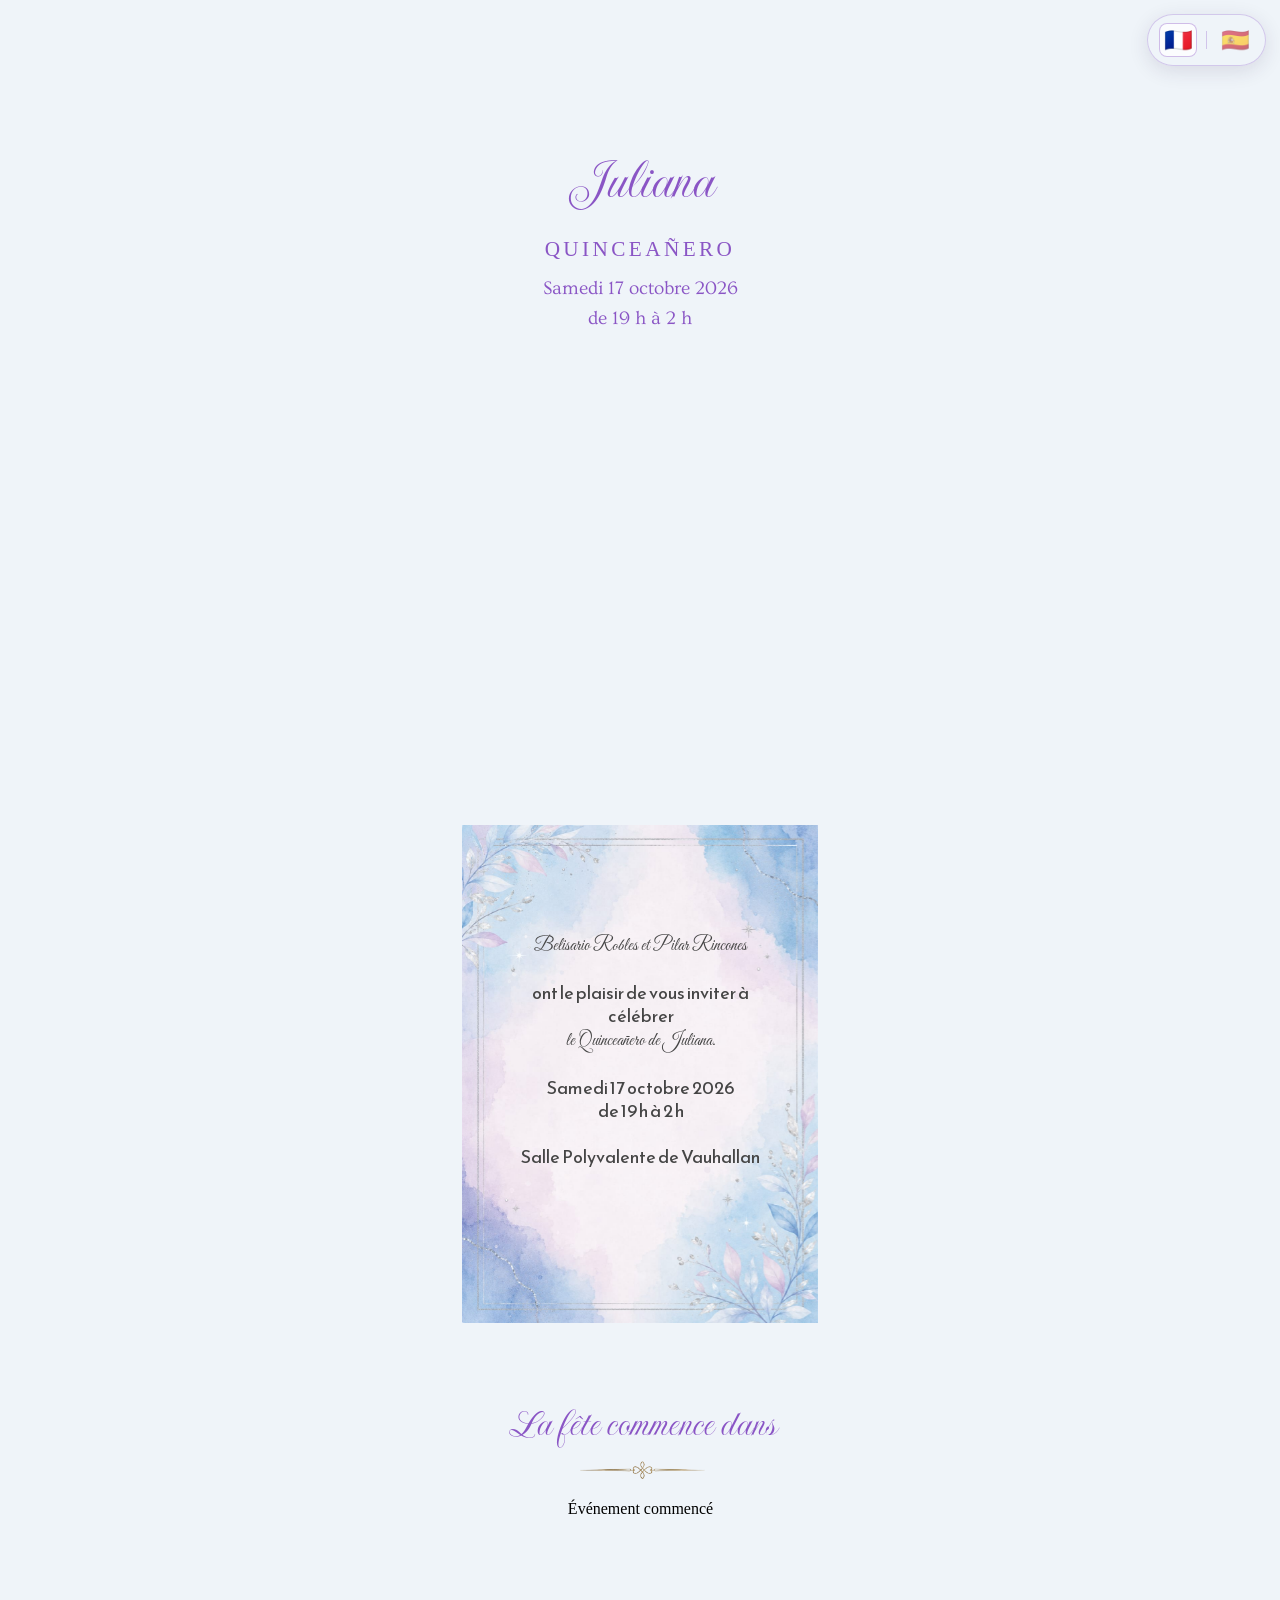
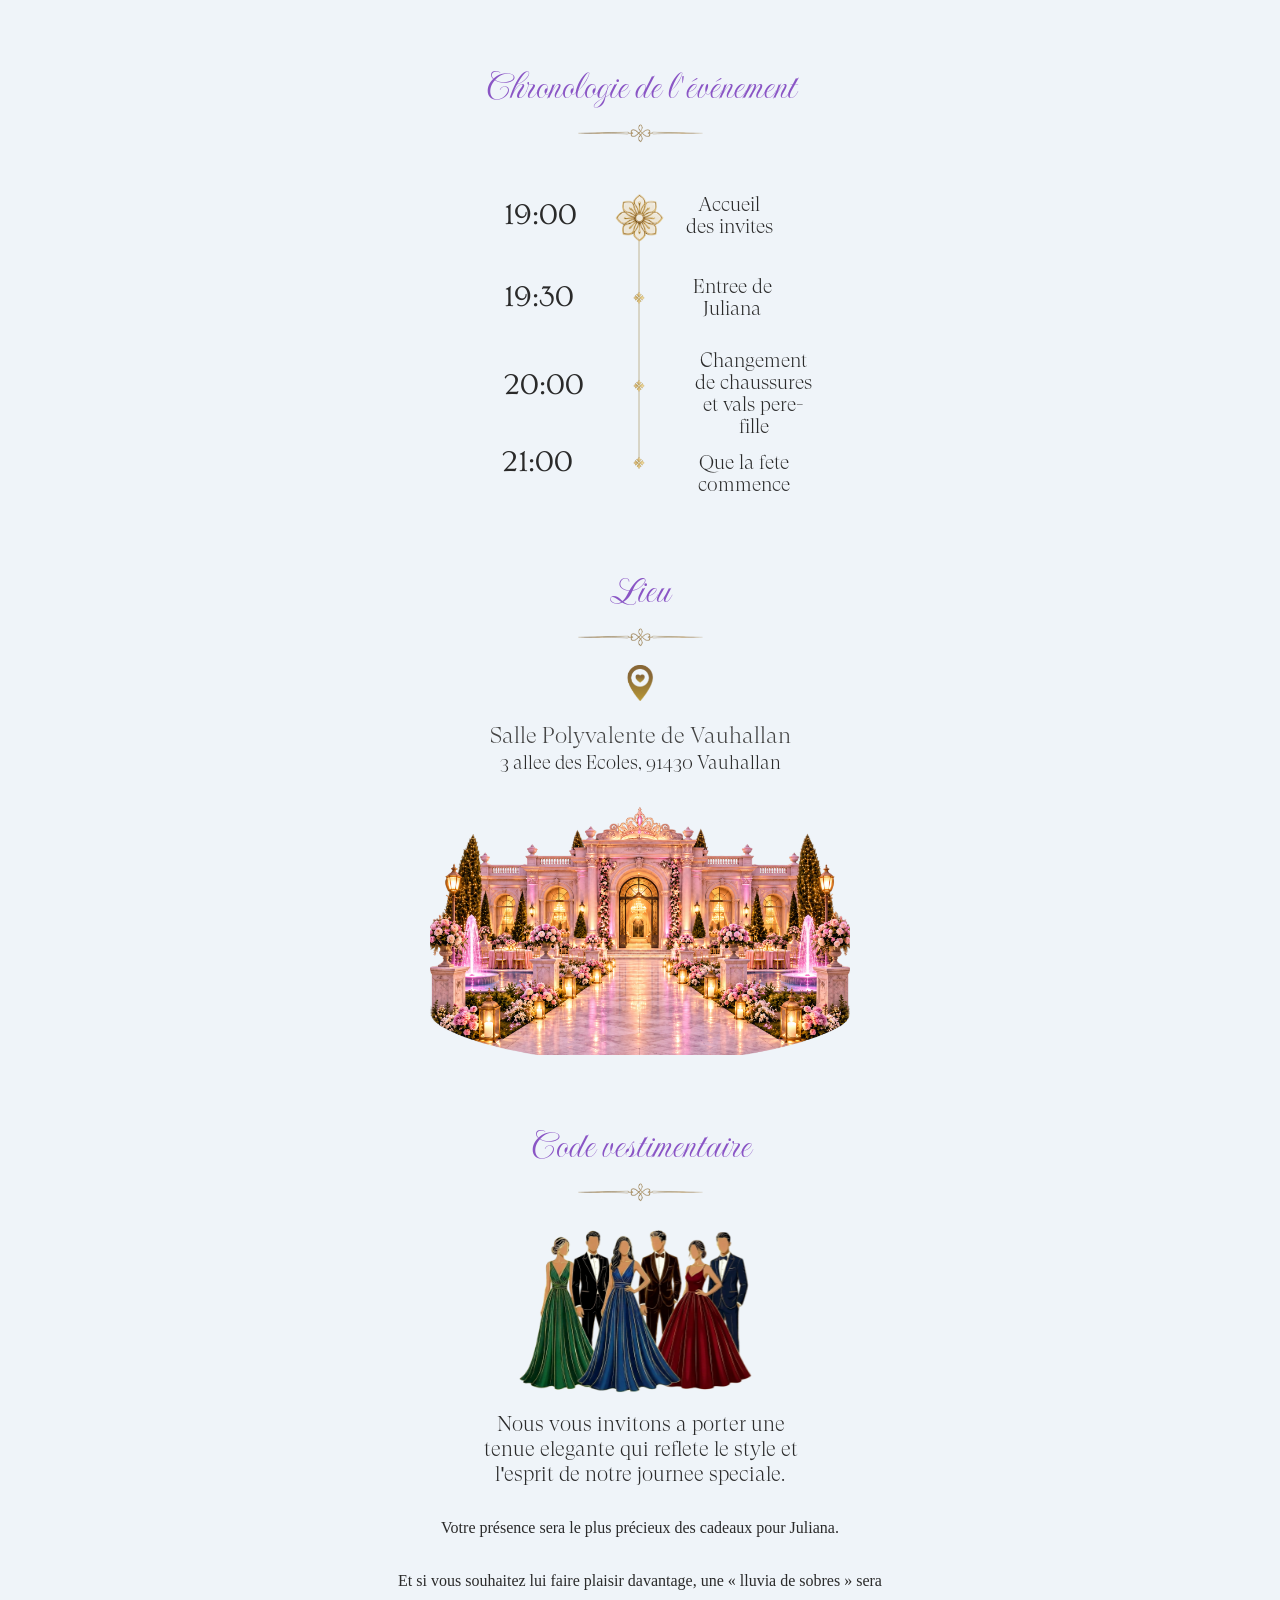
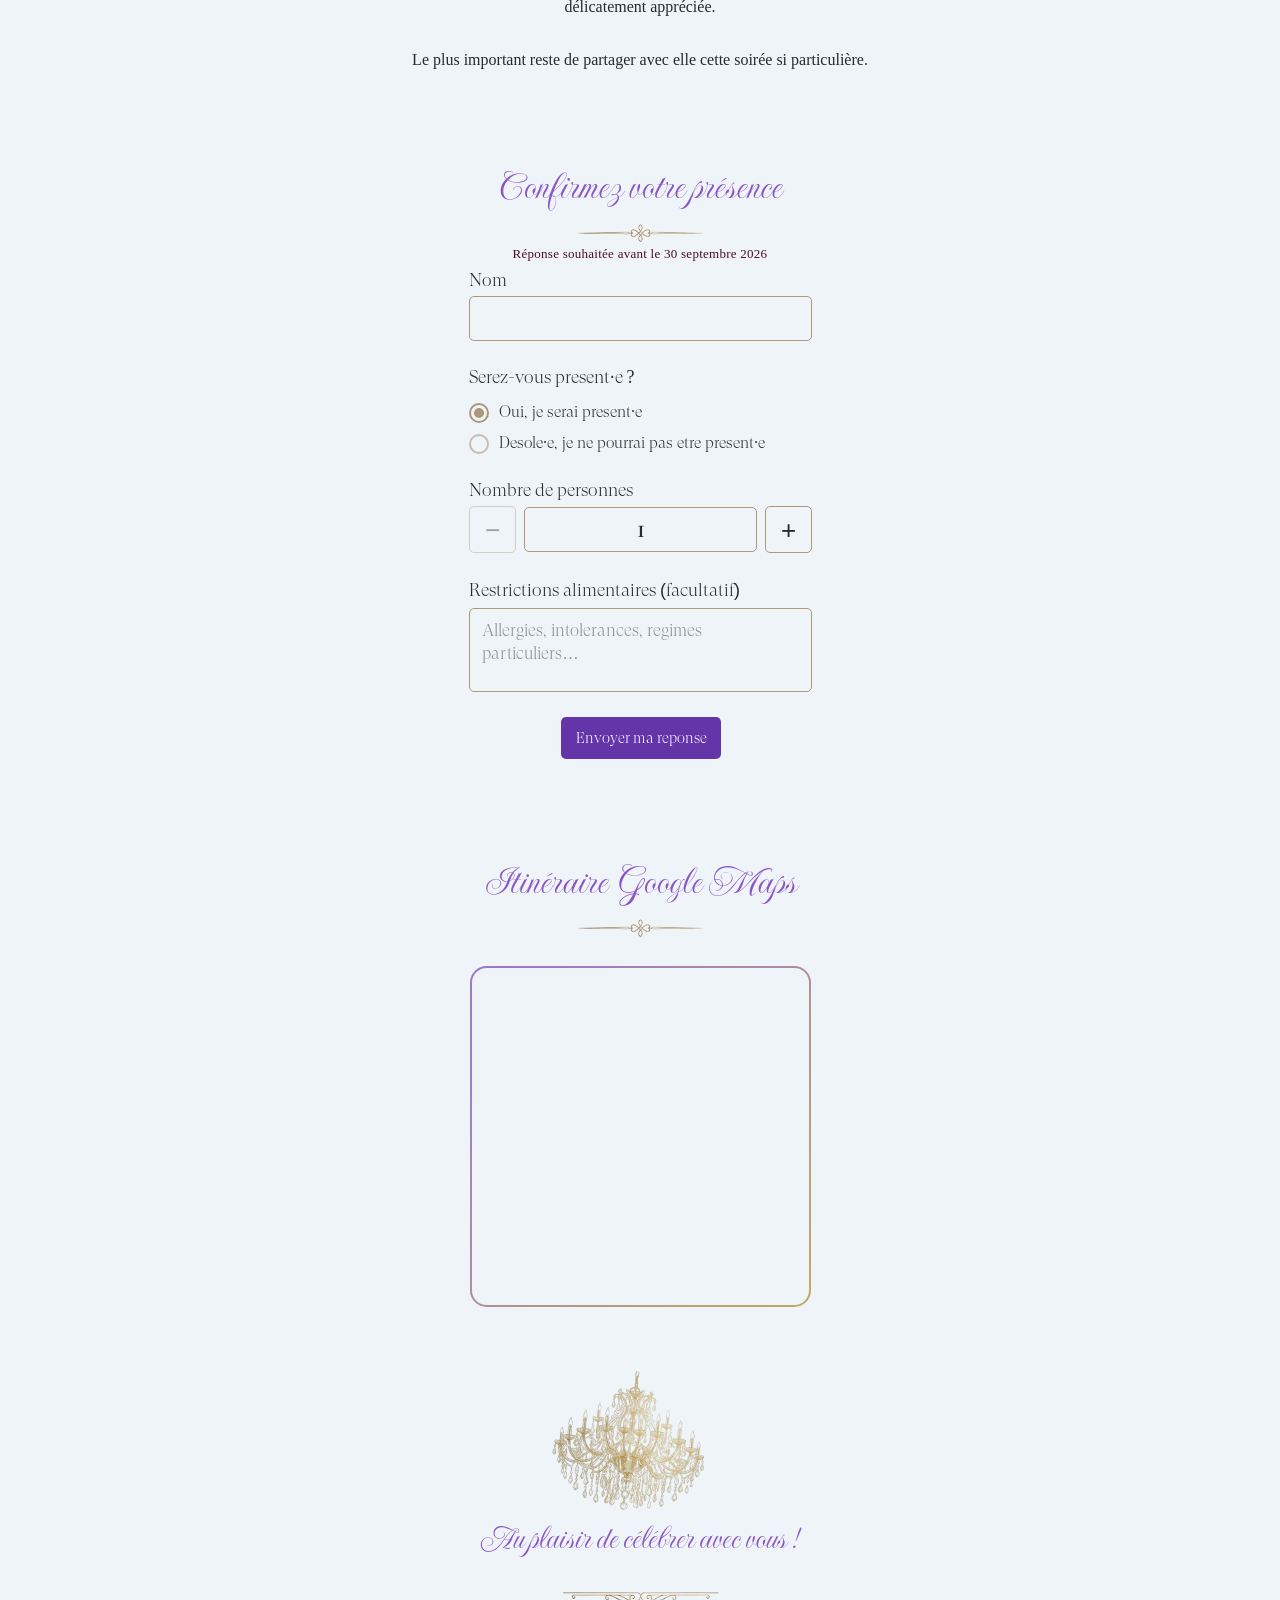
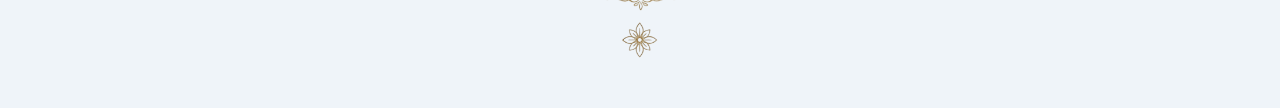
==== commit f74ea893: "To birthday template" ====
--- a/index.html
+++ b/index.html
@@ -1,5 +1,5 @@
 <!DOCTYPE html>
-<html lang="fr"><head><meta http-equiv="Content-Type" content="text/html; charset=UTF-8">   <meta name="viewport" content="width=device-width, initial-scale=1.0"> <!--metatextblock--> <title>Le quinceañero de Juli | 17 octobre 2026</title> <meta property="og:title" content="Le quinceañero de Juli | 17 octobre 2026"> <meta property="og:description" content="Invitation au quinceañero de Juli, le samedi 17 octobre 2026 à Vauhallan."> <meta property="og:type" content="website"> <meta property="og:image" content="./assets/img/tild3366-6538-4432-b138-323436663963-623915249_2629494717.png"> <!--/metatextblock--> <meta name="format-detection" content="telephone=no"> <meta http-equiv="x-dns-prefetch-control" content="on"> <!--favicons--> <link rel="shortcut icon" href="./assets/img/tild3263-3561-4339-a533-643564366236-ic_baseline-place_1.png" type="image/png"> <!--/favicons--> <!-- Assets --> <script src="./assets/js/tilda-fallback-1.0.min.js" async="" charset="utf-8"></script> <link rel="stylesheet" href="./assets/css/tilda-grid-3.0.min.css" type="text/css" media="all" onerror="this.loaderr=&#39;y&#39;;"> <link rel="stylesheet" href="./assets/css/tilda-blocks-page146067533.min.css" type="text/css" media="all" onerror="this.loaderr=&#39;y&#39;;"> <link rel="stylesheet" href="./assets/css/tilda-animation-2.0.min.css" type="text/css" media="all" onerror="this.loaderr=&#39;y&#39;;"> <link rel="stylesheet" href="./assets/css/tilda-forms-1.0.min.css" type="text/css" media="all" onerror="this.loaderr=&#39;y&#39;;"> <script nomodule="" src="./assets/js/tilda-polyfill-1.0.min.js" charset="utf-8"></script> <script src="./assets/js/head.js" charset="utf-8"></script> <script src="./assets/js/tilda-scripts-3.0.min.js" charset="utf-8" defer="" onerror="this.loaderr=&#39;y&#39;;"></script> <script src="./assets/js/tilda-blocks-page146067533.min.js" charset="utf-8" async="" onerror="this.loaderr=&#39;y&#39;;"></script> <script src="./assets/js/tilda-lazyload-1.0.min.js" charset="utf-8" async="" onerror="this.loaderr=&#39;y&#39;;"></script> <script src="./assets/js/tilda-animation-2.0.min.js" charset="utf-8" async="" onerror="this.loaderr=&#39;y&#39;;"></script> <script src="./assets/js/tilda-zero-1.1.min.js" charset="utf-8" async="" onerror="this.loaderr=&#39;y&#39;;"></script> <script src="./assets/js/tilda-forms-1.0.min.js" charset="utf-8" async="" onerror="this.loaderr=&#39;y&#39;;"></script> <script src="./assets/js/tilda-zero-forms-1.0.min.js" charset="utf-8" async="" onerror="this.loaderr=&#39;y&#39;;"></script> <script src="./assets/js/tilda-animation-sbs-1.0.min.js" charset="utf-8" async="" onerror="this.loaderr=&#39;y&#39;;"></script> <script src="./assets/js/tilda-zero-scale-1.0.min.js" charset="utf-8" async="" onerror="this.loaderr=&#39;y&#39;;"></script> <script src="./assets/js/tilda-zero-fixed-1.0.min.js" charset="utf-8" async="" onerror="this.loaderr=&#39;y&#39;;"></script>  <style id="t396__overflow-styles">.t-records__overflow-clip { overflow: clip; }
+<html lang="fr"><head><meta http-equiv="Content-Type" content="text/html; charset=UTF-8">   <meta name="viewport" content="width=device-width, initial-scale=1.0"> <!--metatextblock--> <title>Le Quinceañero de Juliana | 17 octobre 2026</title> <meta property="og:title" content="Le Quinceañero de Juliana | 17 octobre 2026"> <meta property="og:description" content="Invitation au Quinceañero de Juliana, le samedi 17 octobre 2026 à Vauhallan."> <meta property="og:type" content="website"> <meta property="og:image" content="./assets/img/tild3366-6538-4432-b138-323436663963-623915249_2629494717.png"> <!--/metatextblock--> <meta name="format-detection" content="telephone=no"> <meta http-equiv="x-dns-prefetch-control" content="on"> <!--favicons--> <link rel="shortcut icon" href="./assets/img/tild3263-3561-4339-a533-643564366236-ic_baseline-place_1.png" type="image/png"> <!--/favicons--> <!-- Assets --> <script src="./assets/js/tilda-fallback-1.0.min.js" async="" charset="utf-8"></script> <link rel="stylesheet" href="./assets/css/tilda-grid-3.0.min.css" type="text/css" media="all" onerror="this.loaderr=&#39;y&#39;;"> <link rel="stylesheet" href="./assets/css/tilda-blocks-page146067533.min.css" type="text/css" media="all" onerror="this.loaderr=&#39;y&#39;;"> <link rel="stylesheet" href="./assets/css/tilda-animation-2.0.min.css" type="text/css" media="all" onerror="this.loaderr=&#39;y&#39;;"> <link rel="stylesheet" href="./assets/css/tilda-forms-1.0.min.css" type="text/css" media="all" onerror="this.loaderr=&#39;y&#39;;"> <script nomodule="" src="./assets/js/tilda-polyfill-1.0.min.js" charset="utf-8"></script> <script src="./assets/js/head.js" charset="utf-8"></script> <script src="./assets/js/tilda-scripts-3.0.min.js" charset="utf-8" defer="" onerror="this.loaderr=&#39;y&#39;;"></script> <script src="./assets/js/tilda-blocks-page146067533.min.js" charset="utf-8" async="" onerror="this.loaderr=&#39;y&#39;;"></script> <script src="./assets/js/tilda-lazyload-1.0.min.js" charset="utf-8" async="" onerror="this.loaderr=&#39;y&#39;;"></script> <script src="./assets/js/tilda-animation-2.0.min.js" charset="utf-8" async="" onerror="this.loaderr=&#39;y&#39;;"></script> <script src="./assets/js/tilda-zero-1.1.min.js" charset="utf-8" async="" onerror="this.loaderr=&#39;y&#39;;"></script> <script src="./assets/js/tilda-forms-1.0.min.js" charset="utf-8" async="" onerror="this.loaderr=&#39;y&#39;;"></script> <script src="./assets/js/tilda-zero-forms-1.0.min.js" charset="utf-8" async="" onerror="this.loaderr=&#39;y&#39;;"></script> <script src="./assets/js/tilda-animation-sbs-1.0.min.js" charset="utf-8" async="" onerror="this.loaderr=&#39;y&#39;;"></script> <script src="./assets/js/tilda-zero-scale-1.0.min.js" charset="utf-8" async="" onerror="this.loaderr=&#39;y&#39;;"></script> <script src="./assets/js/tilda-zero-fixed-1.0.min.js" charset="utf-8" async="" onerror="this.loaderr=&#39;y&#39;;"></script>  <style id="t396__overflow-styles">.t-records__overflow-clip { overflow: clip; }
 						.t-records__overflow-hidden { overflow: hidden; }</style><style class="sbs-anim-keyframes">.t-sbs-anim_started #sbs-2339662043-1773848137949 {
 animation: sbs-2339662043-1773848137949 5s linear forwards;
 backface-visibility: hidden;
@@ -135,6 +135,6 @@
   box-shadow: 0 4px 6px rgba(0, 0, 0, 0.1);
   visibility: hidden;
   opacity: 0;
-  transition: visibility 0s, opacity 0.3s ease-in-out;"> <div id="audio-icon" style="width: 30px; height: 30px; fill: white;"> <svg id="icon-pause" xmlns="http://www.w3.org/2000/svg" viewBox="0 0 24 24" style="display: block;"> <rect x="6" y="5" width="4" height="14" rx="1"></rect> <rect x="14" y="5" width="4" height="14" rx="1"></rect> </svg> <svg id="icon-play" xmlns="http://www.w3.org/2000/svg" viewBox="0 0 24 24" style="display: none;"> <polygon points="5,3 19,12 5,21"></polygon> </svg> </div> </div>  <!-- nominify end --> </div> </div> </div> </div> <div id="rec2339662063" class="r t-rec" style="--zoom: 1;" data-animationappear="off" data-record-type="396"> <!-- T396 -->  <div class="t396"> <div class="t396__artboard rendered" data-artboard-recid="2339662063" data-artboard-screens="320,480,640,960,1200" data-artboard-height="782" data-artboard-valign="center" data-artboard-upscale="grid" data-artboard-proxy-min-offset-top="0" data-artboard-proxy-min-height="782" data-artboard-proxy-max-height="782"> <div class="t396__carrier" data-artboard-recid="2339662063"></div> <div class="t396__filter" data-artboard-recid="2339662063"></div> <div class="t396__elem tn-elem tn-elem__23396620631776948113983" data-elem-id="1776948113983" data-elem-type="html" data-field-top-value="0" data-field-left-value="380" data-field-height-value="782" data-field-width-value="440" data-field-axisy-value="top" data-field-axisx-value="left" data-field-container-value="grid" data-field-topunits-value="px" data-field-leftunits-value="px" data-field-heightunits-value="px" data-field-widthunits-value="px" data-field-widthmode-value="fixed" data-field-heightmode-value="fixed" data-field-left-res-320-value="-60" data-field-left-res-480-value="20" data-field-left-res-640-value="100" data-field-left-res-960-value="260" data-fields="width,height,top,left,container,axisx,axisy,widthunits,heightunits,leftunits,topunits" style="width: 440px; left: 496.5px; top: 0px; height: 782px;"> <div class="tn-atom tn-atom__html"> <div style="position: relative; width: 100%;"> <video id="fadeVideo" muted="" playsinline="" loop="" preload="auto" style="width:100%;height:auto;object-fit:cover;display:block;visibility:hidden;position:absolute;top:0;left:0;"> <source src="./assets/media/hero-bg.mp4" type="video/mp4"> </video> <canvas id="fadeCanvas" style="width:100%;display:block;" width="720" height="1252"></canvas> </div>  </div> </div> <div class="t396__elem tn-elem tn-elem__23396620631710510612702" data-elem-id="1710510612702" data-elem-type="vector" data-field-top-value="90" data-field-left-value="93" data-field-width-value="8" data-field-axisy-value="top" data-field-axisx-value="left" data-field-container-value="grid" data-field-topunits-value="px" data-field-leftunits-value="px" data-field-heightunits-value="px" data-field-widthunits-value="px" data-field-heightmode-value="hug" data-fields="width,filewidth,fileheight,top,left,container,axisx,axisy,widthunits,leftunits,topunits" style="width: 8px; left: 209.5px; top: 90px;"> <div class="tn-atom tn-atom__vector"> <svg xmlns="http://www.w3.org/2000/svg" viewBox="0 0 254 1" fill="none" role="img" aria-label=""><path d="M0 0.5H254" stroke="#666666"></path></svg> </div> </div> <div class="t396__elem tn-elem tn-elem__23396620631779566247730000001 t-animate t-animate_started" data-elem-id="1779566247730000001" data-elem-type="text" data-field-top-value="150" data-field-left-value="320" data-field-height-value="100" data-field-width-value="560" data-field-axisy-value="top" data-field-axisx-value="left" data-field-container-value="grid" data-field-topunits-value="px" data-field-leftunits-value="px" data-field-heightunits-value="px" data-field-widthunits-value="px" data-animate-style="fadeinup" data-animate-duration="2.3" data-animate-delay="3" data-animate-distance="20" data-animate-mobile="y" data-field-textfit-value="autoheight" data-field-fontsize-value="59" data-field-top-res-320-value="150" data-field-left-res-320-value="-118" data-animate-delay-res-320="3" data-field-fontsize-res-320-value="59" data-field-left-res-480-value="-38" data-field-left-res-640-value="42" data-field-left-res-960-value="202" data-fields="top,left,width,height,container,axisx,axisy,widthunits,leftunits,topunits" style="top: 150px; left: 436.5px; width: 560px; height: auto; transform: translate3d(0px, 20px, 0px); transition-delay: 3s; transition-duration: 2.3s;"> <div class="tn-atom" field="tn_text_1779566247730000001" style="--lh-px: 25px; line-height: 25px;">Juli<br><span class="hero-age">quinceañero</span></div> </div> <div class="t396__elem tn-elem tn-elem__23396620631779566247730000003 t-animate t-animate_started" data-elem-id="1779566247730000003" data-elem-type="text" data-field-top-value="270" data-field-left-value="320" data-field-height-value="37" data-field-width-value="560" data-field-axisy-value="top" data-field-axisx-value="left" data-field-container-value="grid" data-field-topunits-value="px" data-field-leftunits-value="px" data-field-heightunits-value="px" data-field-widthunits-value="px" data-animate-style="fadeinup" data-animate-duration="2.3" data-animate-delay="3" data-animate-distance="20" data-animate-mobile="y" data-field-textfit-value="fixedsize" data-field-fontsize-value="19" data-field-top-res-320-value="270" data-field-left-res-320-value="-118" data-animate-delay-res-320="3" data-field-left-res-480-value="-40" data-field-left-res-640-value="40" data-field-left-res-960-value="200" data-fields="top,left,width,height,container,axisx,axisy,widthunits,leftunits,topunits" style="top: 150px; left: 436.5px; width: 560px; height: 37px; transform: translate3d(0px, 20px, 0px); transition-delay: 3s; transition-duration: 2.3s;"> <div class="tn-atom" field="tn_text_1779566247730000003" style="--lh-px: 10px; line-height: 10px;">Samedi 17 octobre 2026</div> </div> <div class="t396__elem tn-elem tn-elem__23396620631779626065755000001 t-animate t-animate_started" data-elem-id="1779626065755000001" data-elem-type="text" data-field-top-value="300" data-field-left-value="320" data-field-height-value="37" data-field-width-value="560" data-field-axisy-value="top" data-field-axisx-value="left" data-field-container-value="grid" data-field-topunits-value="px" data-field-leftunits-value="px" data-field-heightunits-value="px" data-field-widthunits-value="px" data-animate-style="fadeinup" data-animate-duration="2.3" data-animate-delay="3" data-animate-distance="20" data-animate-mobile="y" data-field-textfit-value="fixedsize" data-field-fontsize-value="19" data-field-top-res-320-value="300" data-field-left-res-320-value="-118" data-animate-delay-res-320="3" data-field-left-res-480-value="-40" data-field-left-res-640-value="40" data-field-left-res-960-value="200" data-fields="top,left,width,height,container,axisx,axisy,widthunits,leftunits,topunits" style="top: 300px; left: 436.5px; width: 560px; height: 37px; transform: translate3d(0px, 20px, 0px); transition-delay: 3s; transition-duration: 2.3s;"> <div class="tn-atom" field="tn_text_1779626065755000001" style="--lh-px: 10px; line-height: 10px;">de 19 h à 2 h</div> </div> <div class="t396__elem tn-elem tn-elem__23396620631730310670421" data-elem-id="1730310670421" data-elem-type="vector" data-field-top-value="90" data-field-left-value="93" data-field-width-value="8" data-field-axisy-value="top" data-field-axisx-value="left" data-field-container-value="grid" data-field-topunits-value="px" data-field-leftunits-value="px" data-field-heightunits-value="px" data-field-widthunits-value="px" data-field-heightmode-value="hug" data-fields="width,filewidth,fileheight,top,left,container,axisx,axisy,widthunits,leftunits,topunits" style="width: 8px; left: 209.5px; top: 90px;"> <div class="tn-atom tn-atom__vector"> <svg xmlns="http://www.w3.org/2000/svg" viewBox="0 0 254 1" fill="none" role="img" aria-label=""><path d="M0 0.5H254" stroke="#666666"></path></svg> </div> </div> </div> </div>  <!-- /T396 --> </div> <div id="rec2339662083" class="r t-rec" style="background-color: #EFF4F9; --zoom: 1;" data-animationappear="off" data-record-type="396" data-bg-color="#f9e6d4"> <!-- T396 -->  <div class="t396"> <div class="t396__artboard rendered" data-artboard-recid="2339662083" data-artboard-screens="320,480,640,960,1200" data-artboard-height="550" data-artboard-valign="center" data-artboard-upscale="grid" data-artboard-height-res-320="550" data-artboard-height-res-480="550" data-artboard-height-res-640="550" data-artboard-height-res-960="550" data-artboard-proxy-min-offset-top="0" data-artboard-proxy-min-height="550" data-artboard-proxy-max-height="550"> <div class="t396__carrier" data-artboard-recid="2339662083"></div> <div class="t396__filter" data-artboard-recid="2339662083"></div> <div class="t396__elem tn-elem tn-elem__23396620831779613840466" data-elem-id="1779613840466" data-elem-type="image" data-field-top-value="43" data-field-left-value="422" data-field-height-value="734" data-field-width-value="356" data-field-axisy-value="top" data-field-axisx-value="left" data-field-container-value="grid" data-field-topunits-value="px" data-field-leftunits-value="px" data-field-heightunits-value="px" data-field-widthunits-value="px" data-field-filewidth-value="691" data-field-fileheight-value="1425" data-field-heightmode-value="hug" data-field-left-res-320-value="-18" data-field-height-res-320-value="734" data-field-left-res-480-value="62" data-field-height-res-480-value="734" data-field-left-res-640-value="142" data-field-height-res-640-value="734" data-field-left-res-960-value="302" data-field-height-res-960-value="734" data-fields="img,width,filewidth,fileheight,top,left,container,axisx,axisy,widthunits,leftunits,topunits" style="left: 538.5px; top: 43px; width: 356px;"> <div class="tn-atom"> <img class="tn-atom__img t-img loaded" data-original="./assets/img/tild6634-6438-4366-b831-343330323762-frsame_1.png" src="./assets/img/frsame_1.png.webp" alt="" imgfield="tn_img_1779613840466"> </div> </div> <div class="t396__elem tn-elem tn-elem__23396620831779624381838000001 t-animate t-animate_wait" data-elem-id="1779624381838000001" data-elem-type="text" data-field-top-value="150" data-field-left-value="478" data-field-height-value="348" data-field-width-value="245" data-field-axisy-value="top" data-field-axisx-value="left" data-field-container-value="grid" data-field-topunits-value="px" data-field-leftunits-value="px" data-field-heightunits-value="px" data-field-widthunits-value="px" data-animate-style="fadeinup" data-animate-duration="2" data-animate-distance="40" data-animate-mobile="y" data-field-textfit-value="autoheight" data-field-fontsize-value="22" data-field-left-res-320-value="38" data-field-left-res-480-value="118" data-field-left-res-640-value="198" data-field-left-res-960-value="358" data-fields="top,left,width,height,container,axisx,axisy,widthunits,leftunits,topunits" style="top: 150px; left: 594.5px; width: 245px; height: auto; transform: unset; transition-duration: 2s;" data-observer-ready="true"> <div class="tn-atom" field="tn_text_1779624381838000001" style="--lh-px: 29px; line-height: 29px;"><strong>Belisario Robles<br>et Pilar Rincones</strong><br><br>ont le plaisir de vous inviter à célébrer<br><strong>le quinceañero de Juli</strong>.<br><br>Samedi 17 octobre 2026<br>de 19 h à 2 h<br><br>Salle Polyvalente de Vauhallan</div> </div>   </div> </div>  <!-- /T396 --> </div> <div id="rec2339662093" class="r t-rec t-rec_pt_15" style="padding-top: 15px; background-color: #EFF4F9; --zoom: 1;" data-animationappear="off" data-record-type="396" data-bg-color="#f9e6d4"> <!-- T396 -->  <div class="t396"> <div class="t396__artboard rendered" data-artboard-recid="2339662093" data-artboard-screens="320,480,640,960,1200" data-artboard-height="248" data-artboard-valign="center" data-artboard-upscale="grid" data-artboard-proxy-min-offset-top="0" data-artboard-proxy-min-height="248" data-artboard-proxy-max-height="248"> <div class="t396__carrier" data-artboard-recid="2339662093"></div> <div class="t396__filter" data-artboard-recid="2339662093"></div> <div class="t396__elem tn-elem tn-elem__23396620931771277551711000001 t-animate t-animate_wait" data-elem-id="1771277551711000001" data-elem-type="html" data-field-top-value="73" data-field-left-value="335" data-field-height-value="170" data-field-width-value="531" data-field-axisy-value="top" data-field-axisx-value="left" data-field-container-value="grid" data-field-topunits-value="px" data-field-leftunits-value="px" data-field-heightunits-value="px" data-field-widthunits-value="px" data-animate-style="fadein" data-animate-duration="2" data-animate-mobile="y" data-field-top-res-320-value="73" data-field-left-res-320-value="-75" data-field-width-res-320-value="470" data-field-top-res-480-value="73" data-field-left-res-480-value="-25" data-field-top-res-640-value="73" data-field-left-res-640-value="55" data-field-top-res-960-value="73" data-field-left-res-960-value="215" data-fields="width,height,top,left,container,axisx,axisy,widthunits,heightunits,leftunits,topunits" style="width: 531px; left: 451.5px; top: 73px; height: 170px; transition-duration: 2s;" data-observer-ready="true"> <div class="tn-atom tn-atom__html">     <meta name="viewport" content="width=device-width, initial-scale=1.0"> <title>Compte à rebours</title> <!-- Import Rufina font for labels --> <link href="./assets/css/google-fonts.css" rel="stylesheet">    <div id="countdownContainer"> <div class="time-block"> <div class="number" id="days">325</div> <div class="label">Jours</div> </div> <div class="separator">:</div> <div class="time-block"> <div class="number" id="hours">06</div> <div class="label">Heures</div> </div> <div class="separator">:</div> <div class="time-block"> <div class="number" id="minutes">56</div> <div class="label">Minutes</div> </div> <div class="separator">:</div> <div class="time-block"> <div class="number" id="seconds">44</div> <div class="label">Secondes</div> </div> </div>    </div> </div> <div class="t396__elem tn-elem tn-elem__23396620931771277026942000001" data-elem-id="1771277026942000001" data-elem-type="text" data-field-top-value="45" data-field-left-value="323" data-field-height-value="64" data-field-width-value="560" data-field-axisy-value="top" data-field-axisx-value="left" data-field-container-value="grid" data-field-topunits-value="px" data-field-leftunits-value="px" data-field-heightunits-value="px" data-field-widthunits-value="px" data-field-textfit-value="autoheight" data-field-fontsize-value="41" data-field-left-res-320-value="-120" data-field-left-res-480-value="-40" data-field-left-res-640-value="40" data-field-left-res-960-value="200" data-fields="top,left,width,height,container,axisx,axisy,widthunits,leftunits,topunits" style="top: 45px; left: 439.5px; width: 560px; height: auto;"> <div class="tn-atom" field="tn_text_1771277026942000001" style="--lh-px: 64px; line-height: 64px;">La fête commence dans</div> </div> <div class="t396__elem tn-elem tn-elem__23396620931779543504626 t-animate t-animate_wait" data-elem-id="1779543504626" data-elem-type="image" data-field-top-value="110" data-field-left-value="531" data-field-height-value="28" data-field-width-value="139" data-field-axisy-value="top" data-field-axisx-value="left" data-field-container-value="grid" data-field-topunits-value="px" data-field-leftunits-value="px" data-field-heightunits-value="px" data-field-widthunits-value="px" data-animate-style="zoomin" data-animate-duration="2" data-animate-scale="0.15" data-animate-mobile="y" data-field-filewidth-value="471" data-field-fileheight-value="95" data-field-heightmode-value="hug" data-field-left-res-320-value="91" data-field-height-res-320-value="28" data-field-left-res-480-value="171" data-field-height-res-480-value="28" data-field-left-res-640-value="251" data-field-height-res-640-value="28" data-field-left-res-960-value="411" data-field-height-res-960-value="28" data-fields="img,width,filewidth,fileheight,top,left,container,axisx,axisy,widthunits,leftunits,topunits" style="left: 647.5px; top: 110px; width: 139px; transform: unset; transition-duration: 2s;" data-observer-ready="true"> <div class="tn-atom"> <img class="tn-atom__img t-img loaded" data-original="./assets/img/tild6239-3062-4232-a662-393266616664-line-divider2.png" src="./assets/img/line-divider2.png.webp" alt="" imgfield="tn_img_1779543504626"> </div> </div> </div> </div>  <!-- /T396 --> </div> <div id="rec2355511493" class="r t-rec t-rec_pt_15" style="padding-top: 15px; background-color: #EFF4F9; --zoom: 1;" data-animationappear="off" data-record-type="396" data-bg-color="#f9e6d4"> <!-- T396 -->  <div class="t396"> <div class="t396__artboard rendered" data-artboard-recid="2355511493" data-artboard-screens="320,480,640,960,1200" data-artboard-height="489" data-artboard-valign="center" data-artboard-upscale="grid" data-artboard-ovrflw="visible" data-artboard-proxy-min-offset-top="0" data-artboard-proxy-min-height="489" data-artboard-proxy-max-height="489"> <div class="t396__carrier" data-artboard-recid="2355511493"></div> <div class="t396__filter" data-artboard-recid="2355511493"></div> <div class="t396__elem tn-elem tn-elem__23555114931771277026942000001" data-elem-id="1771277026942000001" data-elem-type="text" data-field-top-value="45" data-field-left-value="320" data-field-height-value="64" data-field-width-value="560" data-field-axisy-value="top" data-field-axisx-value="left" data-field-container-value="grid" data-field-topunits-value="px" data-field-leftunits-value="px" data-field-heightunits-value="px" data-field-widthunits-value="px" data-field-textfit-value="autoheight" data-field-fontsize-value="41" data-field-left-res-320-value="-120" data-field-left-res-480-value="-40" data-field-left-res-640-value="40" data-field-left-res-960-value="200" data-fields="top,left,width,height,container,axisx,axisy,widthunits,leftunits,topunits" style="top: 45px; left: 436.5px; width: 560px; height: auto;"> <div class="tn-atom" field="tn_text_1771277026942000001" style="--lh-px: 64px; line-height: 64px;">Chronologie de l'événement</div> </div> <div class="t396__elem tn-elem tn-elem__23555114931779543504626 t-animate t-animate_wait" data-elem-id="1779543504626" data-elem-type="image" data-field-top-value="110" data-field-left-value="529" data-field-height-value="28" data-field-width-value="139" data-field-axisy-value="top" data-field-axisx-value="left" data-field-container-value="grid" data-field-topunits-value="px" data-field-leftunits-value="px" data-field-heightunits-value="px" data-field-widthunits-value="px" data-animate-style="zoomin" data-animate-duration="2" data-animate-scale="0.15" data-animate-mobile="y" data-field-filewidth-value="471" data-field-fileheight-value="95" data-field-heightmode-value="hug" data-field-left-res-320-value="89" data-field-height-res-320-value="28" data-field-left-res-480-value="169" data-field-height-res-480-value="28" data-field-left-res-640-value="249" data-field-height-res-640-value="28" data-field-left-res-960-value="409" data-field-height-res-960-value="28" data-fields="img,width,filewidth,fileheight,top,left,container,axisx,axisy,widthunits,leftunits,topunits" style="left: 645.5px; top: 110px; width: 139px; transform: unset; transition-duration: 2s;" data-observer-ready="true"> <div class="tn-atom"> <img class="tn-atom__img t-img" data-original="./assets/img/tild6239-3062-4232-a662-393266616664-line-divider2.png" src="./assets/img/line-divider2.png" alt="" imgfield="tn_img_1779543504626"> </div> </div> <div class="t396__elem tn-elem tn-elem__23555114931780760554667000001" data-elem-id="1780760554667000001" data-elem-type="text" data-field-top-value="184" data-field-left-value="642" data-field-height-value="44" data-field-width-value="94" data-field-axisy-value="top" data-field-axisx-value="left" data-field-container-value="grid" data-field-topunits-value="px" data-field-leftunits-value="px" data-field-heightunits-value="px" data-field-widthunits-value="px" data-field-textfit-value="autoheight" data-field-fontsize-value="20" data-field-left-res-320-value="203" data-field-left-res-480-value="283" data-field-left-res-640-value="363" data-field-left-res-960-value="523" data-fields="top,left,width,height,container,axisx,axisy,widthunits,leftunits,topunits" style="top: 184px; left: 758.5px; width: 94px; height: auto;"> <div class="tn-atom" field="tn_text_1780760554667000001" style="--lh-px: 22px; line-height: 22px;">Accueil des invités</div> </div> <div class="t396__elem tn-elem tn-elem__23555114931780760554667000002" data-elem-id="1780760554667000002" data-elem-type="text" data-field-top-value="182" data-field-left-value="464" data-field-height-value="47" data-field-width-value="75" data-field-axisy-value="top" data-field-axisx-value="left" data-field-container-value="grid" data-field-topunits-value="px" data-field-leftunits-value="px" data-field-heightunits-value="px" data-field-widthunits-value="px" data-field-textfit-value="autoheight" data-field-fontsize-value="30" data-field-left-res-320-value="25" data-field-left-res-480-value="105" data-field-left-res-640-value="185" data-field-left-res-960-value="345" data-fields="top,left,width,height,container,axisx,axisy,widthunits,leftunits,topunits" style="top: 182px; left: 580.5px; width: 75px; height: auto;"> <div class="tn-atom" field="tn_text_1780760554667000002" style="--lh-px: 47px; line-height: 47px;">19:00</div> </div> <div class="t396__elem tn-elem tn-elem__23555114931780760554667000003" data-elem-id="1780760554667000003" data-elem-type="text" data-field-top-value="266" data-field-left-value="649" data-field-height-value="44" data-field-width-value="86" data-field-axisy-value="top" data-field-axisx-value="left" data-field-container-value="grid" data-field-topunits-value="px" data-field-leftunits-value="px" data-field-heightunits-value="px" data-field-widthunits-value="px" data-field-textfit-value="autoheight" data-field-fontsize-value="20" data-field-left-res-320-value="210" data-field-left-res-480-value="290" data-field-left-res-640-value="370" data-field-left-res-960-value="530" data-fields="top,left,width,height,container,axisx,axisy,widthunits,leftunits,topunits" style="top: 266px; left: 765.5px; width: 86px; height: auto;"> <div class="tn-atom" field="tn_text_1780760554667000003" style="--lh-px: 22px; line-height: 22px;">Entrada de la quinceañera</div> </div> <div class="t396__elem tn-elem tn-elem__23555114931780760554668000004" data-elem-id="1780760554668000004" data-elem-type="text" data-field-top-value="264" data-field-left-value="464" data-field-height-value="47" data-field-width-value="75" data-field-axisy-value="top" data-field-axisx-value="left" data-field-container-value="grid" data-field-topunits-value="px" data-field-leftunits-value="px" data-field-heightunits-value="px" data-field-widthunits-value="px" data-field-textfit-value="autoheight" data-field-fontsize-value="30" data-field-left-res-320-value="25" data-field-left-res-480-value="105" data-field-left-res-640-value="185" data-field-left-res-960-value="345" data-fields="top,left,width,height,container,axisx,axisy,widthunits,leftunits,topunits" style="top: 264px; left: 580.5px; width: 75px; height: auto;"> <div class="tn-atom" field="tn_text_1780760554668000004" style="--lh-px: 47px; line-height: 47px;">19:30</div> </div> <div class="t396__elem tn-elem tn-elem__23555114931780760554668000005" data-elem-id="1780760554668000005" data-elem-type="text" data-field-top-value="365" data-field-left-value="654" data-field-height-value="22" data-field-width-value="69" data-field-axisy-value="top" data-field-axisx-value="left" data-field-container-value="grid" data-field-topunits-value="px" data-field-leftunits-value="px" data-field-heightunits-value="px" data-field-widthunits-value="px" data-field-textfit-value="autoheight" data-field-fontsize-value="20" data-field-left-res-320-value="215" data-field-left-res-480-value="295" data-field-left-res-640-value="375" data-field-left-res-960-value="535" data-fields="top,left,width,height,container,axisx,axisy,widthunits,leftunits,topunits" style="top: 365px; left: 770.5px; width: 69px; height: auto;"> <div class="tn-atom" field="tn_text_1780760554668000005" style="--lh-px: 22px; line-height: 22px;">Presentación de la Quinceañera</div> </div> <div class="t396__elem tn-elem tn-elem__23555114931780760554668000006" data-elem-id="1780760554668000006" data-elem-type="text" data-field-top-value="352" data-field-left-value="464" data-field-height-value="47" data-field-width-value="75" data-field-axisy-value="top" data-field-axisx-value="left" data-field-container-value="grid" data-field-topunits-value="px" data-field-leftunits-value="px" data-field-heightunits-value="px" data-field-widthunits-value="px" data-field-textfit-value="autoheight" data-field-fontsize-value="30" data-field-left-res-320-value="25" data-field-left-res-480-value="105" data-field-left-res-640-value="185" data-field-left-res-960-value="345" data-fields="top,left,width,height,container,axisx,axisy,widthunits,leftunits,topunits" style="top: 352px; left: 580.5px; width: 75px; height: auto;"> <div class="tn-atom" field="tn_text_1780760554668000006" style="--lh-px: 47px; line-height: 47px;">22:00</div> </div> <div class="t396__elem tn-elem tn-elem__23555114931780760554668000007" data-elem-id="1780760554668000007" data-elem-type="text" data-field-top-value="442" data-field-left-value="658" data-field-height-value="22" data-field-width-value="61" data-field-axisy-value="top" data-field-axisx-value="left" data-field-container-value="grid" data-field-topunits-value="px" data-field-leftunits-value="px" data-field-heightunits-value="px" data-field-widthunits-value="px" data-field-textfit-value="autoheight" data-field-fontsize-value="20" data-field-left-res-320-value="219" data-field-left-res-480-value="299" data-field-left-res-640-value="379" data-field-left-res-960-value="539" data-fields="top,left,width,height,container,axisx,axisy,widthunits,leftunits,topunits" style="top: 442px; left: 774.5px; width: 61px; height: auto;"> <div class="tn-atom" field="tn_text_1780760554668000007" style="--lh-px: 22px; line-height: 22px;">Que comience la fiesta</div> </div> <div class="t396__elem tn-elem tn-elem__23555114931780760554668000008" data-elem-id="1780760554668000008" data-elem-type="text" data-field-top-value="429" data-field-left-value="462" data-field-height-value="47" data-field-width-value="79" data-field-axisy-value="top" data-field-axisx-value="left" data-field-container-value="grid" data-field-topunits-value="px" data-field-leftunits-value="px" data-field-heightunits-value="px" data-field-widthunits-value="px" data-field-textfit-value="autoheight" data-field-fontsize-value="30" data-field-left-res-320-value="23" data-field-left-res-480-value="103" data-field-left-res-640-value="183" data-field-left-res-960-value="343" data-fields="top,left,width,height,container,axisx,axisy,widthunits,leftunits,topunits" style="top: 429px; left: 578.5px; width: 79px; height: auto;"> <div class="tn-atom" field="tn_text_1780760554668000008" style="--lh-px: 47px; line-height: 47px;">23:30</div> </div> <div class="t396__elem tn-elem tn-elem__23555114931780760554668000010" data-elem-id="1780760554668000010" data-elem-type="vector" data-field-top-value="201" data-field-left-value="598" data-field-height-value="258" data-field-width-value="2" data-field-axisy-value="top" data-field-axisx-value="left" data-field-container-value="grid" data-field-topunits-value="px" data-field-leftunits-value="px" data-field-heightunits-value="px" data-field-widthunits-value="px" data-field-filewidth-value="2" data-field-fileheight-value="258" data-field-heightmode-value="hug" data-field-top-res-320-value="201" data-field-left-res-320-value="159" data-field-top-res-480-value="201" data-field-left-res-480-value="239" data-field-top-res-640-value="201" data-field-left-res-640-value="319" data-field-top-res-960-value="201" data-field-left-res-960-value="479" data-fields="width,filewidth,fileheight,top,left,container,axisx,axisy,widthunits,leftunits,topunits" style="width: 2px; left: 714.5px; top: 201px;"> <div class="tn-atom tn-atom__vector"> <svg xmlns="http://www.w3.org/2000/svg" viewBox="0 0 2.00 258.00" data-guides="{&quot;vertical&quot;:[],&quot;horizontal&quot;:[]}" role="img" aria-label=""><defs></defs><line fill="transparent" fill-opacity="1" stroke="#af9b6a" stroke-opacity="1" stroke-width="1" id="tSvg55ff261ca6" title="Line 4" x1="1.00" y1="1.00" x2="1.00" y2="257.00" stroke-linecap="round" style="transform-origin: 1px 129px;"></line></svg> </div> </div> <div class="t396__elem tn-elem tn-elem__23555114931780760716135000016" data-elem-id="1780760716135000016" data-elem-type="image" data-field-top-value="368" data-field-left-value="592" data-field-height-value="16" data-field-width-value="14" data-field-axisy-value="top" data-field-axisx-value="left" data-field-container-value="grid" data-field-topunits-value="px" data-field-leftunits-value="px" data-field-heightunits-value="px" data-field-widthunits-value="px" data-field-filewidth-value="52" data-field-fileheight-value="60" data-field-widthmode-value="fixed" data-field-heightmode-value="hug" data-field-top-res-320-value="368" data-field-left-res-320-value="153" data-field-height-res-320-value="16" data-field-top-res-480-value="368" data-field-left-res-480-value="233" data-field-height-res-480-value="16" data-field-top-res-640-value="368" data-field-left-res-640-value="313" data-field-height-res-640-value="16" data-field-top-res-960-value="368" data-field-left-res-960-value="473" data-field-height-res-960-value="16" data-fields="img,width,filewidth,fileheight,top,left,container,axisx,axisy,widthunits,leftunits,topunits" style="left: 708.5px; top: 368px; width: 14px;"> <div class="tn-atom"> <img class="tn-atom__img t-img" data-original="./assets/img/tild6335-6235-4431-a638-396563386331-Decoration_elements_.png" src="./assets/img/Decoration_elements_.png" alt="" imgfield="tn_img_1780760716135000016"> </div> </div> <div class="t396__elem tn-elem tn-elem__23555114931780760740624000017" data-elem-id="1780760740624000017" data-elem-type="image" data-field-top-value="445" data-field-left-value="592" data-field-height-value="16" data-field-width-value="14" data-field-axisy-value="top" data-field-axisx-value="left" data-field-container-value="grid" data-field-topunits-value="px" data-field-leftunits-value="px" data-field-heightunits-value="px" data-field-widthunits-value="px" data-field-filewidth-value="52" data-field-fileheight-value="60" data-field-widthmode-value="fixed" data-field-heightmode-value="hug" data-field-top-res-320-value="445" data-field-left-res-320-value="153" data-field-height-res-320-value="16" data-field-top-res-480-value="445" data-field-left-res-480-value="233" data-field-height-res-480-value="16" data-field-top-res-640-value="445" data-field-left-res-640-value="313" data-field-height-res-640-value="16" data-field-top-res-960-value="445" data-field-left-res-960-value="473" data-field-height-res-960-value="16" data-fields="img,width,filewidth,fileheight,top,left,container,axisx,axisy,widthunits,leftunits,topunits" style="left: 708.5px; top: 445px; width: 14px;"> <div class="tn-atom"> <img class="tn-atom__img t-img" data-original="./assets/img/tild6335-6235-4431-a638-396563386331-Decoration_elements_.png" src="./assets/img/Decoration_elements_.png" alt="" imgfield="tn_img_1780760740624000017"> </div> </div> <div class="t396__elem tn-elem tn-elem__23555114931780760688963" data-elem-id="1780760688963" data-elem-type="image" data-field-top-value="280" data-field-left-value="592" data-field-height-value="16" data-field-width-value="14" data-field-axisy-value="top" data-field-axisx-value="left" data-field-container-value="grid" data-field-topunits-value="px" data-field-leftunits-value="px" data-field-heightunits-value="px" data-field-widthunits-value="px" data-field-filewidth-value="52" data-field-fileheight-value="60" data-field-widthmode-value="fixed" data-field-heightmode-value="hug" data-field-top-res-320-value="280" data-field-left-res-320-value="153" data-field-height-res-320-value="16" data-field-top-res-480-value="280" data-field-left-res-480-value="233" data-field-height-res-480-value="16" data-field-top-res-640-value="280" data-field-left-res-640-value="313" data-field-height-res-640-value="16" data-field-top-res-960-value="280" data-field-left-res-960-value="473" data-field-height-res-960-value="16" data-fields="img,width,filewidth,fileheight,top,left,container,axisx,axisy,widthunits,leftunits,topunits" style="left: 708.5px; top: 280px; width: 14px;"> <div class="tn-atom"> <img class="tn-atom__img t-img" data-original="./assets/img/tild6335-6235-4431-a638-396563386331-Decoration_elements_.png" src="./assets/img/Decoration_elements_.png" alt="" imgfield="tn_img_1780760688963"> </div> </div> <div class="t396__elem tn-elem tn-elem__23555114931780760766910000019" data-elem-id="1780760766910000019" data-elem-type="image" data-field-top-value="198" data-field-left-value="592" data-field-height-value="16" data-field-width-value="14" data-field-axisy-value="top" data-field-axisx-value="left" data-field-container-value="grid" data-field-topunits-value="px" data-field-leftunits-value="px" data-field-heightunits-value="px" data-field-widthunits-value="px" data-field-filewidth-value="52" data-field-fileheight-value="60" data-field-widthmode-value="fixed" data-field-heightmode-value="hug" data-field-top-res-320-value="198" data-field-left-res-320-value="153" data-field-height-res-320-value="16" data-field-top-res-480-value="198" data-field-left-res-480-value="233" data-field-height-res-480-value="16" data-field-top-res-640-value="198" data-field-left-res-640-value="313" data-field-height-res-640-value="16" data-field-top-res-960-value="198" data-field-left-res-960-value="473" data-field-height-res-960-value="16" data-fields="img,width,filewidth,fileheight,top,left,container,axisx,axisy,widthunits,leftunits,topunits" style="left: 708.5px; top: 198px; width: 14px;"> <div class="tn-atom"> <img class="tn-atom__img t-img" data-original="./assets/img/tild6335-6235-4431-a638-396563386331-Decoration_elements_.png" src="./assets/img/Decoration_elements_.png" alt="" imgfield="tn_img_1780760766910000019"> </div> </div> <div class="t396__elem tn-elem tn-elem__23555114931780760554668000015" data-elem-id="1780760554668000015" data-elem-type="image" data-field-top-value="181" data-field-left-value="572" data-field-height-value="55" data-field-width-value="55" data-field-axisy-value="top" data-field-axisx-value="left" data-field-container-value="grid" data-field-topunits-value="px" data-field-leftunits-value="px" data-field-heightunits-value="px" data-field-widthunits-value="px" data-animate-mobile="y" data-animate-sbs-event="scroll" data-animate-sbs-trg="0.5" data-animate-sbs-trgofst="0" data-animate-sbs-opts="[{&#39;mx&#39;:0,&#39;my&#39;:0,&#39;sx&#39;:1,&#39;sy&#39;:1,&#39;op&#39;:1,&#39;ro&#39;:0,&#39;di&#39;:&#39;0&#39;,&#39;dd&#39;:&#39;0&#39;,&#39;fi&#39;:&#39;0&#39;},{&#39;mx&#39;:0,&#39;my&#39;:80,&#39;sx&#39;:1,&#39;sy&#39;:1,&#39;op&#39;:1,&#39;ro&#39;:44,&#39;di&#39;:100,&#39;dd&#39;:&#39;0&#39;,&#39;fi&#39;:&#39;0&#39;},{&#39;mx&#39;:0,&#39;my&#39;:169,&#39;sx&#39;:1,&#39;sy&#39;:1,&#39;op&#39;:1,&#39;ro&#39;:88,&#39;di&#39;:100,&#39;dd&#39;:&#39;0&#39;,&#39;fi&#39;:&#39;0&#39;},{&#39;mx&#39;:0,&#39;my&#39;:247,&#39;sx&#39;:1,&#39;sy&#39;:1,&#39;op&#39;:1,&#39;ro&#39;:134,&#39;di&#39;:100,&#39;dd&#39;:&#39;0&#39;,&#39;fi&#39;:&#39;0&#39;}]" data-field-filewidth-value="615" data-field-fileheight-value="615" data-field-heightmode-value="hug" data-field-left-res-320-value="133" data-field-height-res-320-value="55" data-field-left-res-480-value="213" data-field-height-res-480-value="55" data-field-left-res-640-value="293" data-field-height-res-640-value="55" data-field-left-res-960-value="453" data-field-height-res-960-value="55" data-fields="img,width,filewidth,fileheight,top,left,container,axisx,axisy,widthunits,leftunits,topunits" style="left: 688.5px; top: 181px; width: 55px;">  <div class="tn-atom__sbs-anim-wrapper" style="display: inherit; width: inherit; height: inherit; opacity: 1; transform: scale(1);" id="sbs-2355511493-1780760554668000015"><div class="tn-atom"> <img class="tn-atom__img t-img" data-original="./assets/img/tild6363-6164-4231-a362-383563623535-flower-decor.png" src="./assets/img/flower-decor.png" alt="" imgfield="tn_img_1780760554668000015"> </div></div></div> </div> </div>  <!-- /T396 --> </div> <div id="rec2339662113" class="r t-rec t-rec_pt_15" style="padding-top: 15px; background-color: #EFF4F9; --zoom: 1;" data-animationappear="off" data-record-type="396" data-bg-color="#f9e6d4"> <!-- T396 -->  <div class="t396"> <div class="t396__artboard rendered" data-artboard-recid="2339662113" data-artboard-screens="320,480,640,960,1200" data-artboard-height="541" data-artboard-valign="center" data-artboard-upscale="grid" data-artboard-proxy-min-offset-top="0" data-artboard-proxy-min-height="541" data-artboard-proxy-max-height="541"> <div class="t396__carrier" data-artboard-recid="2339662113"></div> <div class="t396__filter" data-artboard-recid="2339662113"></div> <div class="t396__elem tn-elem tn-elem__23396621131771277026942000001" data-elem-id="1771277026942000001" data-elem-type="text" data-field-top-value="45" data-field-left-value="320" data-field-height-value="64" data-field-width-value="560" data-field-axisy-value="top" data-field-axisx-value="left" data-field-container-value="grid" data-field-topunits-value="px" data-field-leftunits-value="px" data-field-heightunits-value="px" data-field-widthunits-value="px" data-field-textfit-value="autoheight" data-field-fontsize-value="41" data-field-left-res-320-value="-120" data-field-left-res-480-value="-40" data-field-left-res-640-value="40" data-field-left-res-960-value="200" data-fields="top,left,width,height,container,axisx,axisy,widthunits,leftunits,topunits" style="top: 45px; left: 436.5px; width: 560px; height: auto;"> <div class="tn-atom" field="tn_text_1771277026942000001" style="--lh-px: 64px; line-height: 64px;">Lieu</div> </div> <div class="t396__elem tn-elem tn-elem__23396621131779543504626 t-animate t-animate_wait" data-elem-id="1779543504626" data-elem-type="image" data-field-top-value="110" data-field-left-value="529" data-field-height-value="28" data-field-width-value="139" data-field-axisy-value="top" data-field-axisx-value="left" data-field-container-value="grid" data-field-topunits-value="px" data-field-leftunits-value="px" data-field-heightunits-value="px" data-field-widthunits-value="px" data-animate-style="zoomin" data-animate-duration="2" data-animate-scale="0.15" data-animate-mobile="y" data-field-filewidth-value="471" data-field-fileheight-value="95" data-field-heightmode-value="hug" data-field-left-res-320-value="89" data-field-height-res-320-value="28" data-field-left-res-480-value="169" data-field-height-res-480-value="28" data-field-left-res-640-value="249" data-field-height-res-640-value="28" data-field-left-res-960-value="409" data-field-height-res-960-value="28" data-fields="img,width,filewidth,fileheight,top,left,container,axisx,axisy,widthunits,leftunits,topunits" style="left: 645.5px; top: 110px; width: 139px; transform: unset; transition-duration: 2s;" data-observer-ready="true"> <div class="tn-atom"> <img class="tn-atom__img t-img" data-original="./assets/img/tild6239-3062-4232-a662-393266616664-line-divider2.png" src="./assets/img/line-divider2.png" alt="" imgfield="tn_img_1779543504626"> </div> </div> <div class="t396__elem tn-elem tn-elem__23396621131779544675299" data-elem-id="1779544675299" data-elem-type="image" data-field-top-value="151" data-field-left-value="582" data-field-height-value="36" data-field-width-value="36" data-field-axisy-value="top" data-field-axisx-value="left" data-field-container-value="grid" data-field-topunits-value="px" data-field-leftunits-value="px" data-field-heightunits-value="px" data-field-widthunits-value="px" data-animate-mobile="y" data-animate-sbs-event="intoview" data-animate-sbs-trg="1" data-animate-sbs-trgofst="0" data-animate-sbs-loop="loop" data-animate-sbs-opts="[{&#39;mx&#39;:0,&#39;my&#39;:0,&#39;sx&#39;:1,&#39;sy&#39;:1,&#39;op&#39;:1,&#39;ro&#39;:0,&#39;ti&#39;:0,&#39;ea&#39;:&#39;0&#39;,&#39;dt&#39;:0},{&#39;mx&#39;:0,&#39;my&#39;:-2,&#39;sx&#39;:1.04,&#39;sy&#39;:1.04,&#39;op&#39;:1,&#39;ro&#39;:0,&#39;ti&#39;:1500,&#39;ea&#39;:&#39;0&#39;,&#39;dt&#39;:0},{&#39;mx&#39;:0,&#39;my&#39;:0,&#39;sx&#39;:1,&#39;sy&#39;:1,&#39;op&#39;:1,&#39;ro&#39;:0,&#39;ti&#39;:1500,&#39;ea&#39;:&#39;0&#39;,&#39;dt&#39;:0}]" data-field-filewidth-value="507" data-field-fileheight-value="507" data-field-heightmode-value="hug" data-field-left-res-320-value="142" data-field-height-res-320-value="36" data-field-left-res-480-value="222" data-field-height-res-480-value="36" data-field-left-res-640-value="302" data-field-height-res-640-value="36" data-field-left-res-960-value="462" data-field-height-res-960-value="36" data-fields="img,width,filewidth,fileheight,top,left,container,axisx,axisy,widthunits,leftunits,topunits" style="left: 698.5px; top: 151px; width: 36px;">  <div class="tn-atom__sbs-anim-wrapper" style="display: inherit; width: inherit; height: inherit;" id="sbs-2339662113-1779544675299"><div class="tn-atom"> <img class="tn-atom__img t-img" data-original="./assets/img/tild3263-3561-4339-a533-643564366236-ic_baseline-place_1.png" src="./assets/img/ic_baseline-place_1.png" alt="" imgfield="tn_img_1779544675299"> </div></div></div> <div class="t396__elem tn-elem tn-elem__23396621131780761005554" data-elem-id="1780761005554" data-elem-type="image" data-field-top-value="285" data-field-left-value="390" data-field-height-value="257" data-field-width-value="420" data-field-axisy-value="top" data-field-axisx-value="left" data-field-container-value="grid" data-field-topunits-value="px" data-field-leftunits-value="px" data-field-heightunits-value="px" data-field-widthunits-value="px" data-field-filewidth-value="1074" data-field-fileheight-value="715" data-field-heightmode-value="hug" data-field-left-res-320-value="-50" data-field-height-res-320-value="257" data-field-left-res-480-value="30" data-field-height-res-480-value="257" data-field-left-res-640-value="110" data-field-height-res-640-value="257" data-field-top-res-960-value="285" data-field-left-res-960-value="270" data-field-height-res-960-value="257" data-fields="img,width,filewidth,fileheight,top,left,container,axisx,axisy,widthunits,leftunits,topunits" style="left: 506.5px; top: 285px; width: 420px;"> <div class="tn-atom"> <img class="tn-atom__img t-img" data-original="./assets/img/tild6666-3763-4439-a131-303039386132-Group_222.png" src="./assets/img/Group_222.png" alt="" imgfield="tn_img_1780761005554"> </div> </div> <div class="t396__elem tn-elem tn-elem__23396621131779544773135 t-animate t-animate_wait" data-elem-id="1779544773135" data-elem-type="text" data-field-top-value="203" data-field-left-value="320" data-field-height-value="36" data-field-width-value="560" data-field-axisy-value="top" data-field-axisx-value="left" data-field-container-value="grid" data-field-topunits-value="px" data-field-leftunits-value="px" data-field-heightunits-value="px" data-field-widthunits-value="px" data-animate-style="fadeinup" data-animate-duration="2" data-animate-distance="20" data-animate-mobile="y" data-field-textfit-value="autoheight" data-field-fontsize-value="23" data-field-left-res-320-value="-120" data-field-left-res-480-value="-40" data-field-left-res-640-value="40" data-field-left-res-960-value="200" data-fields="top,left,width,height,container,axisx,axisy,widthunits,leftunits,topunits" style="top: 203px; left: 436.5px; width: 560px; height: auto; transform: unset; transition-duration: 2s;" data-observer-ready="true"> <div class="tn-atom" field="tn_text_1779544773135" style="--lh-px: 36px; line-height: 36px;">Salle Polyvalente de Vauhallan</div> </div> <div class="t396__elem tn-elem tn-elem__23396621131779545032699000001 t-animate t-animate_wait" data-elem-id="1779545032699000001" data-elem-type="text" data-field-top-value="235" data-field-left-value="320" data-field-height-value="29" data-field-width-value="560" data-field-axisy-value="top" data-field-axisx-value="left" data-field-container-value="grid" data-field-topunits-value="px" data-field-leftunits-value="px" data-field-heightunits-value="px" data-field-widthunits-value="px" data-animate-style="fadeinup" data-animate-duration="2" data-animate-distance="20" data-animate-mobile="y" data-field-textfit-value="autoheight" data-field-fontsize-value="19" data-field-left-res-320-value="-120" data-field-left-res-480-value="-40" data-field-left-res-640-value="40" data-field-left-res-960-value="200" data-fields="top,left,width,height,container,axisx,axisy,widthunits,leftunits,topunits" style="top: 235px; left: 436.5px; width: 560px; height: auto; transform: unset; transition-duration: 2s;" data-observer-ready="true"> <div class="tn-atom" field="tn_text_1779545032699000001" style="--lh-px: 29px; line-height: 29px;">3 allée des Écoles, 91430 Vauhallan</div> </div> </div> </div>  <!-- /T396 --> </div> <div id="rec2355542373" class="r t-rec t-rec_pt_15" style="padding-top: 15px; background-color: #EFF4F9; --zoom: 1;" data-animationappear="off" data-record-type="396" data-bg-color="#f9e6d4"> <!-- T396 -->  <div class="t396"> <div class="t396__artboard rendered" data-artboard-recid="2355542373" data-artboard-screens="320,480,640,960,1200" data-artboard-height="579" data-artboard-valign="center" data-artboard-upscale="grid" data-artboard-proxy-min-offset-top="0" data-artboard-proxy-min-height="579" data-artboard-proxy-max-height="579"> <div class="t396__carrier" data-artboard-recid="2355542373"></div> <div class="t396__filter" data-artboard-recid="2355542373"></div> <div class="t396__elem tn-elem tn-elem__23555423731771277026942000001" data-elem-id="1771277026942000001" data-elem-type="text" data-field-top-value="44" data-field-left-value="320" data-field-height-value="64" data-field-width-value="560" data-field-axisy-value="top" data-field-axisx-value="left" data-field-container-value="grid" data-field-topunits-value="px" data-field-leftunits-value="px" data-field-heightunits-value="px" data-field-widthunits-value="px" data-field-textfit-value="autoheight" data-field-fontsize-value="41" data-field-left-res-320-value="-120" data-field-left-res-480-value="-40" data-field-left-res-640-value="40" data-field-left-res-960-value="200" data-fields="top,left,width,height,container,axisx,axisy,widthunits,leftunits,topunits" style="top: 44px; left: 436.5px; width: 560px; height: auto;"> <div class="tn-atom" field="tn_text_1771277026942000001" style="--lh-px: 64px; line-height: 64px;">Code vestimentaire</div> </div> <div class="t396__elem tn-elem tn-elem__23555423731780768374065000001" data-elem-id="1780768374065000001" data-elem-type="text" data-field-top-value="446" data-field-left-value="320" data-field-height-value="50" data-field-width-value="560" data-field-axisy-value="top" data-field-axisx-value="left" data-field-container-value="grid" data-field-topunits-value="px" data-field-leftunits-value="px" data-field-heightunits-value="px" data-field-widthunits-value="px" data-field-textfit-value="autoheight" data-field-fontsize-value="32" data-field-left-res-320-value="-120" data-field-left-res-480-value="-40" data-field-left-res-640-value="40" data-field-left-res-960-value="200" data-fields="top,left,width,height,container,axisx,axisy,widthunits,leftunits,topunits" style="top: 446px; left: 436.5px; width: 560px; height: auto;"> <div class="tn-atom" field="tn_text_1780768374065000001" style="--lh-px: 50px; line-height: 50px;">Palette de couleurs</div> </div> <div class="t396__elem tn-elem tn-elem__23555423731779543504626 t-animate t-animate_wait" data-elem-id="1779543504626" data-elem-type="image" data-field-top-value="109" data-field-left-value="529" data-field-height-value="28" data-field-width-value="139" data-field-axisy-value="top" data-field-axisx-value="left" data-field-container-value="grid" data-field-topunits-value="px" data-field-leftunits-value="px" data-field-heightunits-value="px" data-field-widthunits-value="px" data-animate-style="zoomin" data-animate-duration="2" data-animate-scale="0.15" data-animate-mobile="y" data-field-filewidth-value="471" data-field-fileheight-value="95" data-field-heightmode-value="hug" data-field-left-res-320-value="89" data-field-height-res-320-value="28" data-field-left-res-480-value="169" data-field-height-res-480-value="28" data-field-left-res-640-value="249" data-field-height-res-640-value="28" data-field-left-res-960-value="409" data-field-height-res-960-value="28" data-fields="img,width,filewidth,fileheight,top,left,container,axisx,axisy,widthunits,leftunits,topunits" style="left: 645.5px; top: 109px; width: 139px; transform: unset; transition-duration: 2s;" data-observer-ready="true"> <div class="tn-atom"> <img class="tn-atom__img t-img" data-original="./assets/img/tild6239-3062-4232-a662-393266616664-line-divider2.png" src="./assets/img/line-divider2.png" alt="" imgfield="tn_img_1779543504626"> </div> </div> <div class="t396__elem tn-elem tn-elem__23555423731779544773135 t-animate t-animate_wait" data-elem-id="1779544773135" data-elem-type="text" data-field-top-value="342" data-field-left-value="433" data-field-height-value="75" data-field-width-value="335" data-field-axisy-value="top" data-field-axisx-value="left" data-field-container-value="grid" data-field-topunits-value="px" data-field-leftunits-value="px" data-field-heightunits-value="px" data-field-widthunits-value="px" data-animate-style="fadeinup" data-animate-duration="2" data-animate-distance="20" data-animate-mobile="y" data-field-textfit-value="autoheight" data-field-fontsize-value="21" data-field-left-res-320-value="-7" data-field-left-res-480-value="73" data-field-left-res-640-value="153" data-field-left-res-960-value="313" data-fields="top,left,width,height,container,axisx,axisy,widthunits,leftunits,topunits" style="top: 342px; left: 549.5px; width: 335px; height: auto; transform: unset; transition-duration: 2s;" data-observer-ready="true"> <div class="tn-atom" field="tn_text_1779544773135" style="--lh-px: 25px; line-height: 25px;">Nous vous invitons à porter une tenue élégante qui reflète le style et l'esprit de notre journée spéciale.</div> </div> <div class="t396__elem tn-elem tn-elem__23555423731780767598424000007 t-animate t-animate_wait" data-elem-id="1780767598424000007" data-elem-type="shape" data-field-top-value="507" data-field-left-value="468" data-field-height-value="57" data-field-width-value="57" data-field-axisy-value="top" data-field-axisx-value="left" data-field-container-value="grid" data-field-topunits-value="px" data-field-leftunits-value="px" data-field-heightunits-value="px" data-field-widthunits-value="px" data-animate-style="fadeinup" data-animate-duration="2" data-animate-distance="40" data-animate-mobile="y" data-field-widthmode-value="fixed" data-field-heightmode-value="fixed" data-field-top-res-320-value="506" data-field-left-res-320-value="28" data-field-top-res-480-value="507" data-field-left-res-480-value="108" data-field-top-res-640-value="506" data-field-left-res-640-value="188" data-field-top-res-960-value="507" data-field-left-res-960-value="348" data-fields="width,height,top,left,container,axisx,axisy,widthunits,heightunits,leftunits,topunits" style="width: 57px; left: 584.5px; top: 507px; height: 57px; transform: unset; transition-duration: 2s;" data-observer-ready="true"> <div class="tn-atom"> </div> </div> <div class="t396__elem tn-elem tn-elem__23555423731780767598424000008 t-animate t-animate_wait" data-elem-id="1780767598424000008" data-elem-type="shape" data-field-top-value="508" data-field-left-value="469" data-field-height-value="55" data-field-width-value="55" data-field-axisy-value="top" data-field-axisx-value="left" data-field-container-value="grid" data-field-topunits-value="px" data-field-leftunits-value="px" data-field-heightunits-value="px" data-field-widthunits-value="px" data-animate-style="fadeinup" data-animate-duration="2" data-animate-distance="40" data-animate-mobile="y" data-field-widthmode-value="fixed" data-field-heightmode-value="fixed" data-field-top-res-320-value="507" data-field-left-res-320-value="29" data-field-top-res-480-value="508" data-field-left-res-480-value="109" data-field-top-res-640-value="507" data-field-left-res-640-value="189" data-field-top-res-960-value="508" data-field-left-res-960-value="349" data-fields="width,height,top,left,container,axisx,axisy,widthunits,heightunits,leftunits,topunits" style="width: 55px; left: 585.5px; top: 508px; height: 55px; transform: unset; transition-duration: 2s;" data-observer-ready="true"> <div class="tn-atom"> </div> </div> <div class="t396__elem tn-elem tn-elem__23555423731780767598425000010 t-animate t-animate_wait" data-elem-id="1780767598425000010" data-elem-type="shape" data-field-top-value="507" data-field-left-value="537" data-field-height-value="57" data-field-width-value="57" data-field-axisy-value="top" data-field-axisx-value="left" data-field-container-value="grid" data-field-topunits-value="px" data-field-leftunits-value="px" data-field-heightunits-value="px" data-field-widthunits-value="px" data-animate-style="fadeinup" data-animate-duration="2" data-animate-delay="0.1" data-animate-distance="40" data-animate-mobile="y" data-field-widthmode-value="fixed" data-field-heightmode-value="fixed" data-field-top-res-320-value="506" data-field-left-res-320-value="97" data-field-top-res-480-value="507" data-field-left-res-480-value="177" data-field-top-res-640-value="506" data-field-left-res-640-value="257" data-field-top-res-960-value="507" data-field-left-res-960-value="417" data-fields="width,height,top,left,container,axisx,axisy,widthunits,heightunits,leftunits,topunits" style="width: 57px; left: 653.5px; top: 507px; height: 57px; transform: unset; transition-delay: 0.1s; transition-duration: 2s;" data-observer-ready="true"> <div class="tn-atom"> </div> </div> <div class="t396__elem tn-elem tn-elem__23555423731780767598425000011 t-animate t-animate_wait" data-elem-id="1780767598425000011" data-elem-type="shape" data-field-top-value="508" data-field-left-value="538" data-field-height-value="55" data-field-width-value="55" data-field-axisy-value="top" data-field-axisx-value="left" data-field-container-value="grid" data-field-topunits-value="px" data-field-leftunits-value="px" data-field-heightunits-value="px" data-field-widthunits-value="px" data-animate-style="fadeinup" data-animate-duration="2" data-animate-delay="0.1" data-animate-distance="40" data-animate-mobile="y" data-field-widthmode-value="fixed" data-field-heightmode-value="fixed" data-field-top-res-320-value="507" data-field-left-res-320-value="98" data-field-top-res-480-value="508" data-field-left-res-480-value="178" data-field-top-res-640-value="507" data-field-left-res-640-value="258" data-field-top-res-960-value="508" data-field-left-res-960-value="418" data-fields="width,height,top,left,container,axisx,axisy,widthunits,heightunits,leftunits,topunits" style="width: 55px; left: 654.5px; top: 508px; height: 55px; transform: unset; transition-delay: 0.1s; transition-duration: 2s;" data-observer-ready="true"> <div class="tn-atom"> </div> </div> <div class="t396__elem tn-elem tn-elem__23555423731780767598425000013 t-animate t-animate_wait" data-elem-id="1780767598425000013" data-elem-type="shape" data-field-top-value="507" data-field-left-value="606" data-field-height-value="57" data-field-width-value="57" data-field-axisy-value="top" data-field-axisx-value="left" data-field-container-value="grid" data-field-topunits-value="px" data-field-leftunits-value="px" data-field-heightunits-value="px" data-field-widthunits-value="px" data-animate-style="fadeinup" data-animate-duration="2" data-animate-delay="0.2" data-animate-distance="40" data-animate-mobile="y" data-field-widthmode-value="fixed" data-field-heightmode-value="fixed" data-field-top-res-320-value="506" data-field-left-res-320-value="166" data-field-top-res-480-value="507" data-field-left-res-480-value="246" data-field-top-res-640-value="506" data-field-left-res-640-value="326" data-field-top-res-960-value="507" data-field-left-res-960-value="486" data-fields="width,height,top,left,container,axisx,axisy,widthunits,heightunits,leftunits,topunits" style="width: 57px; left: 722.5px; top: 507px; height: 57px; transform: unset; transition-delay: 0.2s; transition-duration: 2s;" data-observer-ready="true"> <div class="tn-atom"> </div> </div> <div class="t396__elem tn-elem tn-elem__23555423731780767598425000014 t-animate t-animate_wait" data-elem-id="1780767598425000014" data-elem-type="shape" data-field-top-value="508" data-field-left-value="607" data-field-height-value="55" data-field-width-value="55" data-field-axisy-value="top" data-field-axisx-value="left" data-field-container-value="grid" data-field-topunits-value="px" data-field-leftunits-value="px" data-field-heightunits-value="px" data-field-widthunits-value="px" data-animate-style="fadeinup" data-animate-duration="2" data-animate-delay="0.2" data-animate-distance="40" data-animate-mobile="y" data-field-widthmode-value="fixed" data-field-heightmode-value="fixed" data-field-top-res-320-value="507" data-field-left-res-320-value="167" data-field-top-res-480-value="508" data-field-left-res-480-value="247" data-field-top-res-640-value="507" data-field-left-res-640-value="327" data-field-top-res-960-value="508" data-field-left-res-960-value="487" data-fields="width,height,top,left,container,axisx,axisy,widthunits,heightunits,leftunits,topunits" style="width: 55px; left: 723.5px; top: 508px; height: 55px; transform: unset; transition-delay: 0.2s; transition-duration: 2s;" data-observer-ready="true"> <div class="tn-atom"> </div> </div> <div class="t396__elem tn-elem tn-elem__23555423731780767598425000016 t-animate t-animate_wait" data-elem-id="1780767598425000016" data-elem-type="shape" data-field-top-value="507" data-field-left-value="675" data-field-height-value="57" data-field-width-value="57" data-field-axisy-value="top" data-field-axisx-value="left" data-field-container-value="grid" data-field-topunits-value="px" data-field-leftunits-value="px" data-field-heightunits-value="px" data-field-widthunits-value="px" data-animate-style="fadeinup" data-animate-duration="2" data-animate-delay="0.3" data-animate-distance="40" data-animate-mobile="y" data-field-widthmode-value="fixed" data-field-heightmode-value="fixed" data-field-top-res-320-value="506" data-field-left-res-320-value="235" data-field-top-res-480-value="507" data-field-left-res-480-value="315" data-field-top-res-640-value="506" data-field-left-res-640-value="395" data-field-top-res-960-value="507" data-field-left-res-960-value="555" data-fields="width,height,top,left,container,axisx,axisy,widthunits,heightunits,leftunits,topunits" style="width: 57px; left: 791.5px; top: 507px; height: 57px; transform: unset; transition-delay: 0.3s; transition-duration: 2s;" data-observer-ready="true"> <div class="tn-atom"> </div> </div> <div class="t396__elem tn-elem tn-elem__23555423731780767598425000017 t-animate t-animate_wait" data-elem-id="1780767598425000017" data-elem-type="shape" data-field-top-value="508" data-field-left-value="676" data-field-height-value="55" data-field-width-value="55" data-field-axisy-value="top" data-field-axisx-value="left" data-field-container-value="grid" data-field-topunits-value="px" data-field-leftunits-value="px" data-field-heightunits-value="px" data-field-widthunits-value="px" data-animate-style="fadeinup" data-animate-duration="2" data-animate-delay="0.3" data-animate-distance="40" data-animate-mobile="y" data-field-widthmode-value="fixed" data-field-heightmode-value="fixed" data-field-top-res-320-value="507" data-field-left-res-320-value="236" data-field-top-res-480-value="508" data-field-left-res-480-value="316" data-field-top-res-640-value="507" data-field-left-res-640-value="396" data-field-top-res-960-value="508" data-field-left-res-960-value="556" data-fields="width,height,top,left,container,axisx,axisy,widthunits,heightunits,leftunits,topunits" style="width: 55px; left: 792.5px; top: 508px; height: 55px; transform: unset; transition-delay: 0.3s; transition-duration: 2s;" data-observer-ready="true"> <div class="tn-atom"> </div> </div> <div class="t396__elem tn-elem tn-elem__23555423731780772300356" data-elem-id="1780772300356" data-elem-type="image" data-field-top-value="154" data-field-left-value="477" data-field-height-value="176" data-field-width-value="236" data-field-axisy-value="top" data-field-axisx-value="left" data-field-container-value="grid" data-field-topunits-value="px" data-field-leftunits-value="px" data-field-heightunits-value="px" data-field-widthunits-value="px" data-field-filewidth-value="1200" data-field-fileheight-value="896" data-field-widthmode-value="fixed" data-field-heightmode-value="hug" data-field-left-res-320-value="37" data-field-height-res-320-value="176" data-field-left-res-480-value="117" data-field-height-res-480-value="176" data-field-left-res-640-value="197" data-field-height-res-640-value="176" data-field-left-res-960-value="357" data-field-height-res-960-value="176" data-fields="img,width,filewidth,fileheight,top,left,container,axisx,axisy,widthunits,leftunits,topunits" style="left: 593.5px; top: 154px; width: 236px;"> <div class="tn-atom"> <img class="tn-atom__img t-img" data-original="./assets/img/tild3736-6638-4539-b133-393334313761-People_in_elegant_at.png" src="./assets/img/People_in_elegant_at.png" alt="" imgfield="tn_img_1780772300356"> </div> </div> </div> </div>  <!-- /T396 --> </div>  <div id="rec2339662123" class="r t-rec t-rec_pt_15" style="padding-top: 15px; background-color: #EFF4F9; --zoom: 1;" data-animationappear="off" data-record-type="396" data-bg-color="#f9e6d4"> <!-- T396 -->  <div class="t396"> <div class="t396__artboard rendered" data-artboard-recid="2339662123" data-artboard-screens="320,480,640,960,1200" data-artboard-height="529" data-artboard-valign="center" data-artboard-upscale="grid" data-artboard-proxy-min-offset-top="0" data-artboard-proxy-min-height="529" data-artboard-proxy-max-height="529"> <div class="t396__carrier" data-artboard-recid="2339662123"></div> <div class="t396__filter" data-artboard-recid="2339662123"></div> <div class="t396__elem tn-elem tn-elem__23396621231771277026942000001" data-elem-id="1771277026942000001" data-elem-type="text" data-field-top-value="45" data-field-left-value="320" data-field-height-value="64" data-field-width-value="560" data-field-axisy-value="top" data-field-axisx-value="left" data-field-container-value="grid" data-field-topunits-value="px" data-field-leftunits-value="px" data-field-heightunits-value="px" data-field-widthunits-value="px" data-field-textfit-value="autoheight" data-field-fontsize-value="41" data-field-left-res-320-value="-120" data-field-left-res-480-value="-40" data-field-left-res-640-value="40" data-field-left-res-960-value="200" data-fields="top,left,width,height,container,axisx,axisy,widthunits,leftunits,topunits" style="top: 45px; left: 436.5px; width: 560px; height: auto;"> <div class="tn-atom" field="tn_text_1771277026942000001" style="--lh-px: 64px; line-height: 64px;">Confirmez votre présence</div> </div> <div class="t396__elem tn-elem tn-elem__23396621231779543504626 t-animate t-animate_wait" data-elem-id="1779543504626" data-elem-type="image" data-field-top-value="110" data-field-left-value="529" data-field-height-value="28" data-field-width-value="139" data-field-axisy-value="top" data-field-axisx-value="left" data-field-container-value="grid" data-field-topunits-value="px" data-field-leftunits-value="px" data-field-heightunits-value="px" data-field-widthunits-value="px" data-animate-style="zoomin" data-animate-duration="2" data-animate-scale="0.15" data-animate-mobile="y" data-field-filewidth-value="471" data-field-fileheight-value="95" data-field-heightmode-value="hug" data-field-left-res-320-value="89" data-field-height-res-320-value="28" data-field-left-res-480-value="169" data-field-height-res-480-value="28" data-field-left-res-640-value="249" data-field-height-res-640-value="28" data-field-left-res-960-value="409" data-field-height-res-960-value="28" data-fields="img,width,filewidth,fileheight,top,left,container,axisx,axisy,widthunits,leftunits,topunits" style="left: 645.5px; top: 110px; width: 139px; transform: unset; transition-duration: 2s;" data-observer-ready="true"> <div class="tn-atom"> <img class="tn-atom__img t-img" data-original="./assets/img/tild6239-3062-4232-a662-393266616664-line-divider2.png" src="./assets/img/line-divider2.png" alt="" imgfield="tn_img_1779543504626"> </div> </div> <div class="t396__elem tn-elem tn-elem__23396621231779545532876 t-animate zero-form-rendered t-animate_wait" data-elem-id="1779545532876" data-elem-type="form" data-field-top-value="159" data-field-left-value="429" data-field-height-value="347" data-field-width-value="343" data-field-axisy-value="top" data-field-axisx-value="left" data-field-container-value="grid" data-field-topunits-value="px" data-field-leftunits-value="px" data-field-heightunits-value="px" data-field-widthunits-value="px" data-animate-style="fadein" data-animate-duration="2" data-field-heightmode-value="hug" data-field-left-res-320-value="-11" data-field-left-res-480-value="69" data-field-left-res-640-value="149" data-field-left-res-960-value="309" data-field-inputpos-value="v" data-field-inputfontfamily-value="newtemplate" data-field-inputfontsize-value="23" data-field-inputfontweight-value="400" data-field-inputcolor-value="#2a2a2a" data-field-inputbordercolor-value="#ac9778" data-field-inputbordersize-value="1" data-field-inputradius-value="5" data-field-inputheight-value="45" data-field-inputmargbottom-value="25" data-field-inputmargright-value="20" data-field-inputtitlefontsize-value="18" data-field-inputtitlefontweight-value="400" data-field-inputtitlecolor-value="#2a2a2a" data-field-inputtitlemargbottom-value="6" data-field-inputelscolor-value="#ac9778" data-field-inputelsfontweight-value="400" data-field-inputelsfontsize-value="16" data-field-buttontitle-value="SOUMETTRE" data-field-buttonalign-value="center" data-field-buttoncolor-value="#ffffff" data-field-buttonbgcolor-value="#6435A9" data-field-buttonbordersize-value="0" data-field-buttonradius-value="5" data-field-buttonwidth-value="160" data-field-buttonheight-value="42" data-field-buttonfontfamily-value="newtemplate" data-field-buttonfontsize-value="15" data-field-buttonfontweight-value="400" data-fields="width,top,left,inputs,container,axisx,axisy,widthunits,leftunits,topunits" style="width: 343px; left: 545.5px; top: 159px; transition-duration: 2s;" data-observer-ready="true"> <div class="tn-atom tn-atom__form"><style id="t-zero-form-fieldset-2339662123">#rec2339662123 fieldset {padding: 0; margin: 0; border: none;}</style><style id="t-zero-placeholder-2339662123-1779545532876">#rec2339662123 [data-elem-id="1779545532876"] input::-webkit-input-placeholder{color:#2a2a2a;opacity:0.5;}#rec2339662123 [data-elem-id="1779545532876"] input::-moz-placeholder{color:#2a2a2a;opacity:0.5;}#rec2339662123 [data-elem-id="1779545532876"] input:-moz-placeholder{color:#2a2a2a;opacity:0.5;}#rec2339662123 [data-elem-id="1779545532876"] input:-ms-input-placeholder{color:#2a2a2a;opacity:0.5;}#rec2339662123 [data-elem-id="1779545532876"] textarea::-webkit-input-placeholder{color:#2a2a2a;opacity:0.5;}#rec2339662123 [data-elem-id="1779545532876"] textarea::-moz-placeholder{color:#2a2a2a;opacity:0.5;}#rec2339662123 [data-elem-id="1779545532876"] textarea:-moz-placeholder{color:#2a2a2a;opacity:0.5;}#rec2339662123 [data-elem-id="1779545532876"] textarea:-ms-input-placeholder{color:#2a2a2a;opacity:0.5;}</style><style id="t-zero-form-c-styles">.tn-atom .t-input-block {position: relative;}</style><form class="t-form t-form_inputs-total_3" id="form2339662123" name="form2339662123" action="https://formspree.io/f/mljeybrb" method="POST" role="form" data-inputbox=".t-input-group"><div class="js-successbox t-form__successbox t-text t-text_sm" style="display: none;"></div><div class="t-form__inputsbox"><div class="t-input-group t-input-group_in" data-input-lid="1779545557677" data-field-type="in" data-field-name="name" style="margin-bottom: 25px;"><label for="in-1779545557677" class="t-input-title" data-redactor-toolbar="no" field="nullli_title__1779545557677" style="display: block; color: rgb(42, 42, 42); font-family: newtemplate; padding-bottom: 6px; font-size: 18px; font-weight: 400;">Nom</label><div class="t-input-block"><input id="in-1779545557677" type="text" name="name" class="t-input js-tilda-rule t-input-inline-styles" data-tilda-req="1" style="color: rgb(42, 42, 42); border: 1px solid rgb(172, 151, 120); background-color: transparent; border-radius: 5px; font-size: 23px; font-weight: 400; height: 45px;"><div class="t-input-error"></div></div></div><div class="t-input-group t-input-group_rd" data-input-lid="1779545579979" data-field-type="rd" data-field-name="isPresent" data-field-radcb="rb" style="margin-bottom: 25px;"><div class="t-input-title" data-redactor-toolbar="no" field="nullli_title__1779545579979" style="color: rgb(42, 42, 42); font-family: newtemplate; padding-bottom: 6px; font-size: 18px; font-weight: 400;">Serez-vous présent?</div><div class="t-input-block"><div class="t-radio__wrapper"><fieldset><label class="t-radio__control" style="font-size: 16px; font-weight: 400; color: rgb(42, 42, 42); font-family: newtemplate;"><input type="radio" value="Oui, je serai présent(e)" class="t-radio js-tilda-rule" name="isPresent" aria-label="Serez-vous présent?" data-tilda-req="1" checked><div class="t-radio__indicator" style="border-color: rgb(172, 151, 120);"></div><span>Oui, je serai présent(e)</span></label><label class="t-radio__control" style="font-size: 16px; font-weight: 400; color: rgb(42, 42, 42); font-family: newtemplate;"><input type="radio" value="Désolé(e), je ne pourrai pas être présent(e)" class="t-radio js-tilda-rule" name="isPresent" aria-label="Serez-vous présent?" data-tilda-req="1"><div class="t-radio__indicator" style="border-color: rgb(172, 151, 120);"></div><span>Désolé(e), je ne pourrai pas être présent(e)</span></label></fieldset></div><div class="t-input-error"></div></div></div><div class="t-input-group t-input-group_in" data-input-lid="1779545572716" data-field-type="in" data-field-name="nbOfGuests" style="margin-bottom: 25px;"><label for="in-1779545572716" class="t-input-title" data-redactor-toolbar="no" field="nullli_title__1779545572716" style="display: block; color: rgb(42, 42, 42); font-family: newtemplate; padding-bottom: 6px; font-size: 18px; font-weight: 400;">Nombre de personnes</label><div class="t-input-block"><div class="qty-stepper"><button type="button" class="qty-btn js-qty-minus" aria-label="Enlever une personne">&minus;</button><input id="in-1779545572716" type="number" min="1" step="1" value="1" inputmode="numeric" name="nbOfGuests" class="t-input js-tilda-rule t-input-inline-styles" data-tilda-req="1" style="color: rgb(42, 42, 42); border: 1px solid rgb(172, 151, 120); background-color: transparent; border-radius: 5px; font-size: 23px; font-weight: 400; height: 45px; text-align: center;"><button type="button" class="qty-btn js-qty-plus" aria-label="Ajouter une personne">+</button></div><div class="t-input-error"></div></div></div><div class="t-form__errorbox-middle"><div class="js-errorbox-all t-form__errorbox-wrapper" style="display: none;"><div class="t-form__errorbox-text t-text_xs t-text"><p class="t-form__errorbox-item js-rule-error js-rule-error-all"></p><p class="t-form__errorbox-item js-rule-error js-rule-error-req"></p><p class="t-form__errorbox-item js-rule-error js-rule-error-email"></p><p class="t-form__errorbox-item js-rule-error js-rule-error-name"></p><p class="t-form__errorbox-item js-rule-error js-rule-error-phone"></p><p class="t-form__errorbox-item js-rule-error js-rule-error-string"></p></div><div class="tn-form__errorbox-close js-errorbox-close"><div class="tn-form__errorbox-close-line tn-form__errorbox-close-line-left"></div><div class="tn-form__errorbox-close-line tn-form__errorbox-close-line-right"></div></div></div></div><div class="tn-form__submit" style="text-align: center;"><button type="submit" class="t-submit" style="padding: 0px 15px; display: block; width: 160px; font-weight: 400; height: 42px; margin-left: auto; margin-right: auto;">Envoyer ma réponse</button></div></div><div class="t-form__errorbox-bottom"><div class="js-errorbox-all t-form__errorbox-wrapper" style="display: none;"><div class="t-form__errorbox-text t-text_xs t-text"><p class="t-form__errorbox-item js-rule-error js-rule-error-all"></p><p class="t-form__errorbox-item js-rule-error js-rule-error-req"></p><p class="t-form__errorbox-item js-rule-error js-rule-error-email"></p><p class="t-form__errorbox-item js-rule-error js-rule-error-name"></p><p class="t-form__errorbox-item js-rule-error js-rule-error-phone"></p><p class="t-form__errorbox-item js-rule-error js-rule-error-string"></p></div><div class="tn-form__errorbox-close js-errorbox-close"><div class="tn-form__errorbox-close-line tn-form__errorbox-close-line-left"></div><div class="tn-form__errorbox-close-line tn-form__errorbox-close-line-right"></div></div></div></div><div style="position: absolute; left: -5000px; bottom: 0px; display: none;"><input type="text" name="form-spec-comments" class="js-form-spec-comments" tabindex="-1"></div></form><style id="t-zero-form-btn-styles-1779545532876-2339662123">#rec2339662123 [data-elem-id="1779545532876"] .t-submit{color:#ffffff;border:0px solid transparent;border-radius:5px;font-size:15px;font-family:newtemplate;cursor:pointer;background-color: #6435A9;}</style></div> <!--googleoff: all--> <!--noindex--> <div data-nosnippet="true" class="tn-atom__inputs-wrapp" style="display:none;"> <div class="tn-atom__inputs-data" data-value="[{&quot;lid&quot;:&quot;1779545557677&quot;,&quot;ls&quot;:&quot;10&quot;,&quot;loff&quot;:&quot;&quot;,&quot;li_parent_id&quot;:&quot;&quot;,&quot;li_type&quot;:&quot;in&quot;,&quot;li_title&quot;:&quot;Nom&quot;,&quot;li_req&quot;:&quot;y&quot;,&quot;li_nm&quot;:&quot;Nom&quot;},{&quot;lid&quot;:&quot;1779545572716&quot;,&quot;ls&quot;:&quot;20&quot;,&quot;loff&quot;:&quot;&quot;,&quot;li_parent_id&quot;:&quot;&quot;,&quot;li_type&quot;:&quot;in&quot;,&quot;li_title&quot;:&quot;Nombre de personnes&quot;,&quot;li_req&quot;:&quot;y&quot;,&quot;li_nm&quot;:&quot;Nombre de personnes&quot;},{&quot;lid&quot;:&quot;1779545579979&quot;,&quot;ls&quot;:&quot;30&quot;,&quot;loff&quot;:&quot;&quot;,&quot;li_parent_id&quot;:&quot;&quot;,&quot;li_type&quot;:&quot;rd&quot;,&quot;li_title&quot;:&quot;Serez-vous pr\u00e9sent?&quot;,&quot;li_variants&quot;:&quot;Oui, je serai pr\u00e9sent(e)\nD\u00e9sol\u00e9(e), je ne pourrai pas \u00eatre pr\u00e9sent(e)&quot;,&quot;li_radcb&quot;:&quot;rb&quot;,&quot;li_req&quot;:&quot;y&quot;,&quot;li_nm&quot;:&quot;Serez-vous pr\u00e9sent?&quot;}]"></div> <textarea class="tn-atom__inputs-textarea">[{"lid":"1779545557677","ls":"10","loff":"","li_parent_id":"","li_type":"in","li_title":"Nom","li_req":"y","li_nm":"Nom"},{"lid":"1779545572716","ls":"20","loff":"","li_parent_id":"","li_type":"in","li_title":"Nombre de personnes","li_req":"y","li_nm":"Nombre de personnes"},{"lid":"1779545579979","ls":"30","loff":"","li_parent_id":"","li_type":"rd","li_title":"Serez-vous pr\u00e9sent?","li_variants":"Oui, je serai pr\u00e9sent(e)\nD\u00e9sol\u00e9(e), je ne pourrai pas \u00eatre pr\u00e9sent(e)","li_radcb":"rb","li_req":"y","li_nm":"Serez-vous pr\u00e9sent?"}]</textarea> </div> <!-- Form export deps: https://static.tildacdn.net/css/tilda-zero-form-errorbox.min.css https://static.tildacdn.net/css/tilda-zero-form-horizontal.min.css https://static.tildacdn.net/js/tilda-phone-mask-1.1.min.js https://static.tildacdn.net/css/tilda-date-picker-1.0.min.css https://static.tildacdn.net/js/tilda-date-picker-1.0.min.js https://static.tildacdn.net/js/tilda-calc-1.0.min.js https://static.tildacdn.net/js/tilda-upwidget-1.1.min.js https://static.tildacdn.net/js/uploadcare-3.x.full.min.js https://static.tildacdn.net/js/uploadcare-3.x.min.js https://static.tildacdn.net/js/tilda-range-1.0.min.js https://static.tildacdn.net/css/tilda-range-1.0.min.css https://static.tildacdn.net/js/tilda-img-select-1.0.min.js https://static.tildacdn.net/css/tilda-img-select-1.0.min.css --> <!--/noindex--> <!--googleon: all--> </div> </div> </div>  <!-- /T396 --> </div> <div id="rec2339662133" class="r t-rec t-rec_pt_15" style="padding-top: 15px; background-color: #EFF4F9; --zoom: 1;" data-animationappear="off" data-record-type="396" data-bg-color="#f9e6d4"> <!-- T396 -->  <div class="t396"> <div class="t396__artboard rendered" data-artboard-recid="2339662133" data-artboard-screens="320,480,640,960,1200" data-artboard-height="159" data-artboard-valign="center" data-artboard-upscale="grid" data-artboard-proxy-min-offset-top="0" data-artboard-proxy-min-height="159" data-artboard-proxy-max-height="159"> <div class="t396__carrier" data-artboard-recid="2339662133"></div> <div class="t396__filter" data-artboard-recid="2339662133"></div> <div class="t396__elem tn-elem tn-elem__23396621331771277026942000001" data-elem-id="1771277026942000001" data-elem-type="text" data-field-top-value="45" data-field-left-value="320" data-field-height-value="64" data-field-width-value="560" data-field-axisy-value="top" data-field-axisx-value="left" data-field-container-value="grid" data-field-topunits-value="px" data-field-leftunits-value="px" data-field-heightunits-value="px" data-field-widthunits-value="px" data-field-textfit-value="autoheight" data-field-fontsize-value="41" data-field-left-res-320-value="-120" data-field-left-res-480-value="-40" data-field-left-res-640-value="40" data-field-left-res-960-value="200" data-fields="top,left,width,height,container,axisx,axisy,widthunits,leftunits,topunits" style="top: 45px; left: 436.5px; width: 560px; height: auto;"> <a class="tn-atom" field="tn_text_1771277026942000001" style="--lh-px: 64px; line-height: 64px;" href="https://www.google.com/maps/search/?api=1&amp;query=Salle+Polyvalente+de+Vauhallan%2C+3+All%C3%A9e+des+%C3%89coles%2C+91430+Vauhallan" target="_blank" rel="noopener">Itinéraire Google Maps</a> </div> <div class="t396__elem tn-elem tn-elem__23396621331779543504626 t-animate t-animate_wait" data-elem-id="1779543504626" data-elem-type="image" data-field-top-value="110" data-field-left-value="529" data-field-height-value="28" data-field-width-value="139" data-field-axisy-value="top" data-field-axisx-value="left" data-field-container-value="grid" data-field-topunits-value="px" data-field-leftunits-value="px" data-field-heightunits-value="px" data-field-widthunits-value="px" data-animate-style="zoomin" data-animate-duration="2" data-animate-scale="0.15" data-animate-mobile="y" data-field-filewidth-value="471" data-field-fileheight-value="95" data-field-heightmode-value="hug" data-field-left-res-320-value="89" data-field-height-res-320-value="28" data-field-left-res-480-value="169" data-field-height-res-480-value="28" data-field-left-res-640-value="249" data-field-height-res-640-value="28" data-field-left-res-960-value="409" data-field-height-res-960-value="28" data-fields="img,width,filewidth,fileheight,top,left,container,axisx,axisy,widthunits,leftunits,topunits" style="left: 645.5px; top: 110px; width: 139px; transform: unset; transition-duration: 2s;" data-observer-ready="true"> <div class="tn-atom"> <img class="tn-atom__img t-img" data-original="./assets/img/tild6239-3062-4232-a662-393266616664-line-divider2.png" src="./assets/img/line-divider2.png" alt="" imgfield="tn_img_1779543504626"> </div> </div> </div> </div>  <!-- /T396 --> </div> <div id="rec2339662153" class="r t-rec" style="--zoom: 1;" data-animationappear="off" data-record-type="396"> <!-- T396 -->  <div class="t396"> <div class="t396__artboard rendered" data-artboard-recid="2339662153" data-artboard-screens="320,480,640,960,1200" data-artboard-height="343" data-artboard-valign="center" data-artboard-upscale="grid" data-artboard-height-res-320="343" data-artboard-proxy-min-offset-top="0" data-artboard-proxy-min-height="343" data-artboard-proxy-max-height="343"> <div class="t396__carrier" data-artboard-recid="2339662153"></div> <div class="t396__filter" data-artboard-recid="2339662153"></div> <div class="t396__elem tn-elem tn-elem__23396621531773673546575" data-elem-id="1773673546575" data-elem-type="image" data-field-top-value="2" data-field-left-value="430" data-field-height-value="341" data-field-width-value="341" data-field-axisy-value="top" data-field-axisx-value="left" data-field-container-value="grid" data-field-topunits-value="px" data-field-leftunits-value="px" data-field-heightunits-value="px" data-field-widthunits-value="px" data-field-filewidth-value="346" data-field-fileheight-value="346" data-field-widthmode-value="fixed" data-field-heightmode-value="hug" data-field-left-res-320-value="-10" data-field-height-res-320-value="341" data-field-left-res-480-value="70" data-field-height-res-480-value="341" data-field-left-res-640-value="150" data-field-height-res-640-value="341" data-field-left-res-960-value="310" data-field-height-res-960-value="341" data-fields="img,width,filewidth,fileheight,top,left,container,axisx,axisy,widthunits,leftunits,topunits" style="left: 546.5px; top: 2px; width: 341px;"> <div class="tn-atom"> <img class="tn-atom__img t-img" data-original="./assets/img/tild3531-6635-4236-b536-663734313130-Rectangle_242.svg" src="./assets/img/Rectangle_242.svg" alt="" imgfield="tn_img_1773673546575"> </div> </div> <div class="t396__elem tn-elem tn-elem__23396621531710614957366" data-elem-id="1710614957366" data-elem-type="html" data-field-top-value="1" data-field-left-value="0" data-field-height-value="100" data-field-width-value="100" data-field-axisy-value="center" data-field-axisx-value="center" data-field-container-value="window" data-field-topunits-value="px" data-field-leftunits-value="px" data-field-heightunits-value="%" data-field-widthunits-value="%" data-fields="width,height,top,left,container,axisx,axisy,widthunits,heightunits,leftunits,topunits" style="width: 1433px; left: 0px; top: 1px; height: 343px;"> <div class="tn-atom tn-atom__html"> <div style="display: flex; justify-content: center; align-items: center; height: 100%;"> <iframe src="./assets/embed.html" width="335" height="335" style="border:0; border-radius:15px;" allowfullscreen="" loading="lazy" referrerpolicy="no-referrer-when-downgrade"></iframe> </div> </div> </div> </div> </div>  <!-- /T396 --> </div> <div id="rec2339662163" class="r t-rec t-rec_pt_15 t-rec_pb_15" style="padding-top: 15px; padding-bottom: 15px; background-color: #EFF4F9; --zoom: 1;" data-animationappear="off" data-record-type="396" data-bg-color="#f9e6d4"> <!-- T396 -->  <div class="t396"> <div class="t396__artboard rendered" data-artboard-recid="2339662163" data-artboard-screens="320,480,640,960,1200" data-artboard-height="371" data-artboard-valign="center" data-artboard-upscale="grid" data-artboard-height-res-320="371" data-artboard-height-res-480="361" data-artboard-height-res-640="371" data-artboard-height-res-960="371" data-artboard-proxy-min-offset-top="0" data-artboard-proxy-min-height="371" data-artboard-proxy-max-height="371"> <div class="t396__carrier" data-artboard-recid="2339662163"></div> <div class="t396__filter" data-artboard-recid="2339662163"></div> <div class="t396__elem tn-elem tn-elem__23396621631763405219328" data-elem-id="1763405219328" data-elem-type="text" data-field-top-value="196" data-field-left-value="320" data-field-height-value="64" data-field-width-value="560" data-field-axisy-value="top" data-field-axisx-value="left" data-field-container-value="grid" data-field-topunits-value="px" data-field-leftunits-value="px" data-field-heightunits-value="px" data-field-widthunits-value="px" data-field-textfit-value="autoheight" data-field-fontsize-value="41" data-field-left-res-320-value="-120" data-field-left-res-480-value="-40" data-field-left-res-640-value="40" data-field-left-res-960-value="200" data-fields="top,left,width,height,container,axisx,axisy,widthunits,leftunits,topunits" style="top: 196px; left: 436.5px; width: 560px; height: auto;"> <div class="tn-atom" field="tn_text_1763405219328" style="--lh-px: 64px; line-height: 64px;">Au plaisir de célébrer avec vous !</div> </div> <div class="t396__elem tn-elem tn-elem__23396621631779550300881" data-elem-id="1779550300881" data-elem-type="image" data-field-top-value="45" data-field-left-value="483" data-field-height-value="159" data-field-width-value="213" data-field-axisy-value="top" data-field-axisx-value="left" data-field-container-value="grid" data-field-topunits-value="px" data-field-leftunits-value="px" data-field-heightunits-value="px" data-field-widthunits-value="px" data-animate-mobile="y" data-animate-sbs-event="intoview" data-animate-sbs-trg="1" data-animate-sbs-trgofst="0" data-animate-sbs-opts="[{&#39;mx&#39;:0,&#39;my&#39;:0,&#39;sx&#39;:1,&#39;sy&#39;:1,&#39;op&#39;:1,&#39;ro&#39;:0,&#39;ti&#39;:0,&#39;ea&#39;:&#39;0&#39;,&#39;dt&#39;:0},{&#39;mx&#39;:21,&#39;my&#39;:0,&#39;sx&#39;:1,&#39;sy&#39;:1,&#39;op&#39;:1,&#39;ro&#39;:-13,&#39;ti&#39;:350,&#39;ea&#39;:&#39;easeOut&#39;,&#39;dt&#39;:300},{&#39;mx&#39;:3,&#39;my&#39;:0,&#39;sx&#39;:1,&#39;sy&#39;:1,&#39;op&#39;:1,&#39;ro&#39;:-1,&#39;ti&#39;:300,&#39;ea&#39;:&#39;easeInOut&#39;,&#39;dt&#39;:0},{&#39;mx&#39;:17,&#39;my&#39;:0,&#39;sx&#39;:1,&#39;sy&#39;:1,&#39;op&#39;:1,&#39;ro&#39;:-9,&#39;ti&#39;:300,&#39;ea&#39;:&#39;easeInOut&#39;,&#39;dt&#39;:0},{&#39;mx&#39;:6,&#39;my&#39;:0,&#39;sx&#39;:1,&#39;sy&#39;:1,&#39;op&#39;:1,&#39;ro&#39;:-3,&#39;ti&#39;:300,&#39;ea&#39;:&#39;easeInOut&#39;,&#39;dt&#39;:0},{&#39;mx&#39;:11,&#39;my&#39;:0,&#39;sx&#39;:1,&#39;sy&#39;:1,&#39;op&#39;:1,&#39;ro&#39;:-6,&#39;ti&#39;:300,&#39;ea&#39;:&#39;easeInOut&#39;,&#39;dt&#39;:0}]" data-field-filewidth-value="1200" data-field-fileheight-value="896" data-field-heightmode-value="hug" data-field-left-res-320-value="43" data-field-height-res-320-value="159" data-field-left-res-480-value="123" data-field-height-res-480-value="159" data-field-left-res-640-value="203" data-field-height-res-640-value="159" data-field-left-res-960-value="363" data-field-height-res-960-value="159" data-fields="img,width,filewidth,fileheight,top,left,container,axisx,axisy,widthunits,leftunits,topunits" style="left: 599.5px; top: 45px; width: 213px;">  <div class="tn-atom__sbs-anim-wrapper" style="display: inherit; width: inherit; height: inherit;" id="sbs-2339662163-1779550300881"><div class="tn-atom"> <img class="tn-atom__img t-img" data-original="./assets/img/tild3661-6433-4036-a330-323937363764-Create_PNG_image_cha.png" src="./assets/img/Create_PNG_image_cha.png" alt="" imgfield="tn_img_1779550300881"> </div></div></div> <div class="t396__elem tn-elem tn-elem__23396621631779625933115000001" data-elem-id="1779625933115000001" data-elem-type="image" data-field-top-value="290" data-field-left-value="575" data-field-height-value="55" data-field-width-value="50" data-field-axisy-value="top" data-field-axisx-value="left" data-field-container-value="grid" data-field-topunits-value="px" data-field-leftunits-value="px" data-field-heightunits-value="px" data-field-widthunits-value="px" data-field-filewidth-value="172" data-field-fileheight-value="189" data-field-heightmode-value="hug" data-field-left-res-320-value="134" data-field-height-res-320-value="55" data-field-left-res-480-value="214" data-field-height-res-480-value="55" data-field-left-res-640-value="294" data-field-height-res-640-value="55" data-field-left-res-960-value="454" data-field-height-res-960-value="55" data-fields="img,width,filewidth,fileheight,top,left,container,axisx,axisy,widthunits,leftunits,topunits" style="left: 691.5px; top: 290px; width: 50px;"> <div class="tn-atom"> <img class="tn-atom__img t-img" data-original="./assets/img/tild6166-3862-4533-b931-323630393862-Fine-line_flowers_Mo.png" src="./assets/img/Fine-line_flowers_Mo.png" alt="" imgfield="tn_img_1779625933115000001"> </div> </div> <div class="t396__elem tn-elem tn-elem__23396621631779625933115000002" data-elem-id="1779625933115000002" data-elem-type="image" data-field-top-value="260" data-field-left-value="518" data-field-height-value="30" data-field-width-value="165" data-field-axisy-value="top" data-field-axisx-value="left" data-field-container-value="grid" data-field-topunits-value="px" data-field-leftunits-value="px" data-field-heightunits-value="px" data-field-widthunits-value="px" data-field-filewidth-value="902" data-field-fileheight-value="162" data-field-heightmode-value="hug" data-field-left-res-320-value="77" data-field-height-res-320-value="30" data-field-left-res-480-value="157" data-field-height-res-480-value="30" data-field-left-res-640-value="237" data-field-height-res-640-value="30" data-field-left-res-960-value="397" data-field-height-res-960-value="30" data-fields="img,width,filewidth,fileheight,top,left,container,axisx,axisy,widthunits,leftunits,topunits" style="left: 634.5px; top: 260px; width: 165px;"> <div class="tn-atom"> <img class="tn-atom__img t-img" data-original="./assets/img/tild3766-3833-4138-b137-393561366461-decor-line_1.png" src="./assets/img/decor-line_1.png" alt="" imgfield="tn_img_1779625933115000002"> </div> </div> </div> </div>  <!-- /T396 --> </div> <div id="rec2355506823" class="r t-rec" style="background-color: #EFF4F9; --zoom: 1.194;" data-animationappear="off" data-record-type="396" data-bg-color="#f9e6d4"> <!-- T396 -->  <div class="t396"> <div class="t396__artboard rendered t396__artboard-fixed-no-bg t396__artboard_scale" data-artboard-recid="2355506823" data-artboard-screens="320,480,640,960,1200" data-artboard-height="751" data-artboard-valign="top" data-artboard-upscale="window" data-artboard-ovrflw="visible" data-artboard-pos="fixed" data-artboard-fixed-need-js="y" data-artboard-height-res-320="751" data-artboard-height-res-480="751" data-artboard-height-res-640="751" data-artboard-height-res-960="751" data-artboard-proxy-min-offset-top="0" data-artboard-proxy-min-height="751" data-artboard-proxy-max-height="751"> <div class="t396__carrier" data-artboard-recid="2355506823"></div> <div class="t396__filter" data-artboard-recid="2355506823"></div> <div class="t396__elem tn-elem tn-elem__23555068231780772616667000001" data-elem-id="1780772616667000001" data-elem-type="html" data-field-top-value="0" data-field-left-value="380" data-field-height-value="782" data-field-width-value="440" data-field-axisy-value="top" data-field-axisx-value="left" data-field-container-value="grid" data-field-topunits-value="px" data-field-leftunits-value="px" data-field-heightunits-value="px" data-field-widthunits-value="px" data-field-widthmode-value="fixed" data-field-heightmode-value="fixed" data-field-left-res-320-value="-60" data-field-left-res-480-value="20" data-field-left-res-640-value="100" data-field-left-res-960-value="260" data-fields="width,height,top,left,container,axisx,axisy,widthunits,heightunits,leftunits,topunits" style="width: 440px; left: 380px; top: 0px; height: 782px; zoom: 1.194;"> <div class="tn-atom tn-atom__html" style="transform-origin: center center;"> <video id="bgVideo" muted="" playsinline="" loop="" preload="auto" style="width:100%;height:auto;object-fit:cover;display:block;opacity:0.4;"> <source src="./assets/media/footer-bg.mp4" type="video/mp4">
+  transition: visibility 0s, opacity 0.3s ease-in-out;"> <div id="audio-icon" style="width: 30px; height: 30px; fill: white;"> <svg id="icon-pause" xmlns="http://www.w3.org/2000/svg" viewBox="0 0 24 24" style="display: block;"> <rect x="6" y="5" width="4" height="14" rx="1"></rect> <rect x="14" y="5" width="4" height="14" rx="1"></rect> </svg> <svg id="icon-play" xmlns="http://www.w3.org/2000/svg" viewBox="0 0 24 24" style="display: none;"> <polygon points="5,3 19,12 5,21"></polygon> </svg> </div> </div>  <!-- nominify end --> </div> </div> </div> </div> <div id="rec2339662063" class="r t-rec" style="--zoom: 1;" data-animationappear="off" data-record-type="396"> <!-- T396 -->  <div class="t396"> <div class="t396__artboard rendered" data-artboard-recid="2339662063" data-artboard-screens="320,480,640,960,1200" data-artboard-height="782" data-artboard-valign="center" data-artboard-upscale="grid" data-artboard-proxy-min-offset-top="0" data-artboard-proxy-min-height="782" data-artboard-proxy-max-height="782"> <div class="t396__carrier" data-artboard-recid="2339662063"></div> <div class="t396__filter" data-artboard-recid="2339662063"></div> <div class="t396__elem tn-elem tn-elem__23396620631776948113983" data-elem-id="1776948113983" data-elem-type="html" data-field-top-value="0" data-field-left-value="380" data-field-height-value="782" data-field-width-value="440" data-field-axisy-value="top" data-field-axisx-value="left" data-field-container-value="grid" data-field-topunits-value="px" data-field-leftunits-value="px" data-field-heightunits-value="px" data-field-widthunits-value="px" data-field-widthmode-value="fixed" data-field-heightmode-value="fixed" data-field-left-res-320-value="-60" data-field-left-res-480-value="20" data-field-left-res-640-value="100" data-field-left-res-960-value="260" data-fields="width,height,top,left,container,axisx,axisy,widthunits,heightunits,leftunits,topunits" style="width: 440px; left: 496.5px; top: 0px; height: 782px;"> <div class="tn-atom tn-atom__html"> <div style="position: relative; width: 100%;"> <video id="fadeVideo" muted="" playsinline="" loop="" preload="auto" style="width:100%;height:auto;object-fit:cover;display:block;visibility:hidden;position:absolute;top:0;left:0;"> <source src="./assets/media/hero-bg.mp4" type="video/mp4"> </video> <canvas id="fadeCanvas" style="width:100%;display:block;" width="720" height="1252"></canvas> </div>  </div> </div> <div class="t396__elem tn-elem tn-elem__23396620631710510612702" data-elem-id="1710510612702" data-elem-type="vector" data-field-top-value="90" data-field-left-value="93" data-field-width-value="8" data-field-axisy-value="top" data-field-axisx-value="left" data-field-container-value="grid" data-field-topunits-value="px" data-field-leftunits-value="px" data-field-heightunits-value="px" data-field-widthunits-value="px" data-field-heightmode-value="hug" data-fields="width,filewidth,fileheight,top,left,container,axisx,axisy,widthunits,leftunits,topunits" style="width: 8px; left: 209.5px; top: 90px;"> <div class="tn-atom tn-atom__vector"> <svg xmlns="http://www.w3.org/2000/svg" viewBox="0 0 254 1" fill="none" role="img" aria-label=""><path d="M0 0.5H254" stroke="#666666"></path></svg> </div> </div> <div class="t396__elem tn-elem tn-elem__23396620631779566247730000001 t-animate t-animate_started" data-elem-id="1779566247730000001" data-elem-type="text" data-field-top-value="150" data-field-left-value="320" data-field-height-value="100" data-field-width-value="560" data-field-axisy-value="top" data-field-axisx-value="left" data-field-container-value="grid" data-field-topunits-value="px" data-field-leftunits-value="px" data-field-heightunits-value="px" data-field-widthunits-value="px" data-animate-style="fadeinup" data-animate-duration="2.3" data-animate-delay="3" data-animate-distance="20" data-animate-mobile="y" data-field-textfit-value="autoheight" data-field-fontsize-value="59" data-field-top-res-320-value="150" data-field-left-res-320-value="-118" data-animate-delay-res-320="3" data-field-fontsize-res-320-value="59" data-field-left-res-480-value="-38" data-field-left-res-640-value="42" data-field-left-res-960-value="202" data-fields="top,left,width,height,container,axisx,axisy,widthunits,leftunits,topunits" style="top: 150px; left: 436.5px; width: 560px; height: auto; transform: translate3d(0px, 20px, 0px); transition-delay: 3s; transition-duration: 2.3s;"> <div class="tn-atom" field="tn_text_1779566247730000001" style="--lh-px: 25px; line-height: 25px;">Juliana<br><span class="hero-age">Quinceañero</span></div> </div> <div class="t396__elem tn-elem tn-elem__23396620631779566247730000003 t-animate t-animate_started" data-elem-id="1779566247730000003" data-elem-type="text" data-field-top-value="270" data-field-left-value="320" data-field-height-value="37" data-field-width-value="560" data-field-axisy-value="top" data-field-axisx-value="left" data-field-container-value="grid" data-field-topunits-value="px" data-field-leftunits-value="px" data-field-heightunits-value="px" data-field-widthunits-value="px" data-animate-style="fadeinup" data-animate-duration="2.3" data-animate-delay="3" data-animate-distance="20" data-animate-mobile="y" data-field-textfit-value="fixedsize" data-field-fontsize-value="19" data-field-top-res-320-value="270" data-field-left-res-320-value="-118" data-animate-delay-res-320="3" data-field-left-res-480-value="-40" data-field-left-res-640-value="40" data-field-left-res-960-value="200" data-fields="top,left,width,height,container,axisx,axisy,widthunits,leftunits,topunits" style="top: 150px; left: 436.5px; width: 560px; height: 37px; transform: translate3d(0px, 20px, 0px); transition-delay: 3s; transition-duration: 2.3s;"> <div class="tn-atom" field="tn_text_1779566247730000003" style="--lh-px: 10px; line-height: 10px;">Samedi 17 octobre 2026</div> </div> <div class="t396__elem tn-elem tn-elem__23396620631779626065755000001 t-animate t-animate_started" data-elem-id="1779626065755000001" data-elem-type="text" data-field-top-value="300" data-field-left-value="320" data-field-height-value="37" data-field-width-value="560" data-field-axisy-value="top" data-field-axisx-value="left" data-field-container-value="grid" data-field-topunits-value="px" data-field-leftunits-value="px" data-field-heightunits-value="px" data-field-widthunits-value="px" data-animate-style="fadeinup" data-animate-duration="2.3" data-animate-delay="3" data-animate-distance="20" data-animate-mobile="y" data-field-textfit-value="fixedsize" data-field-fontsize-value="19" data-field-top-res-320-value="300" data-field-left-res-320-value="-118" data-animate-delay-res-320="3" data-field-left-res-480-value="-40" data-field-left-res-640-value="40" data-field-left-res-960-value="200" data-fields="top,left,width,height,container,axisx,axisy,widthunits,leftunits,topunits" style="top: 300px; left: 436.5px; width: 560px; height: 37px; transform: translate3d(0px, 20px, 0px); transition-delay: 3s; transition-duration: 2.3s;"> <div class="tn-atom" field="tn_text_1779626065755000001" style="--lh-px: 10px; line-height: 10px;">de 19 h à 2 h</div> </div> <div class="t396__elem tn-elem tn-elem__23396620631730310670421" data-elem-id="1730310670421" data-elem-type="vector" data-field-top-value="90" data-field-left-value="93" data-field-width-value="8" data-field-axisy-value="top" data-field-axisx-value="left" data-field-container-value="grid" data-field-topunits-value="px" data-field-leftunits-value="px" data-field-heightunits-value="px" data-field-widthunits-value="px" data-field-heightmode-value="hug" data-fields="width,filewidth,fileheight,top,left,container,axisx,axisy,widthunits,leftunits,topunits" style="width: 8px; left: 209.5px; top: 90px;"> <div class="tn-atom tn-atom__vector"> <svg xmlns="http://www.w3.org/2000/svg" viewBox="0 0 254 1" fill="none" role="img" aria-label=""><path d="M0 0.5H254" stroke="#666666"></path></svg> </div> </div> </div> </div>  <!-- /T396 --> </div> <div id="rec2339662083" class="r t-rec" style="background-color: #EFF4F9; --zoom: 1;" data-animationappear="off" data-record-type="396" data-bg-color="#f9e6d4"> <!-- T396 -->  <div class="t396"> <div class="t396__artboard rendered" data-artboard-recid="2339662083" data-artboard-screens="320,480,640,960,1200" data-artboard-height="550" data-artboard-valign="center" data-artboard-upscale="grid" data-artboard-height-res-320="550" data-artboard-height-res-480="550" data-artboard-height-res-640="550" data-artboard-height-res-960="550" data-artboard-proxy-min-offset-top="0" data-artboard-proxy-min-height="550" data-artboard-proxy-max-height="550"> <div class="t396__carrier" data-artboard-recid="2339662083"></div> <div class="t396__filter" data-artboard-recid="2339662083"></div> <div class="t396__elem tn-elem tn-elem__23396620831779613840466" data-elem-id="1779613840466" data-elem-type="image" data-field-top-value="43" data-field-left-value="422" data-field-height-value="734" data-field-width-value="356" data-field-axisy-value="top" data-field-axisx-value="left" data-field-container-value="grid" data-field-topunits-value="px" data-field-leftunits-value="px" data-field-heightunits-value="px" data-field-widthunits-value="px" data-field-filewidth-value="691" data-field-fileheight-value="1425" data-field-heightmode-value="hug" data-field-left-res-320-value="-18" data-field-height-res-320-value="734" data-field-left-res-480-value="62" data-field-height-res-480-value="734" data-field-left-res-640-value="142" data-field-height-res-640-value="734" data-field-left-res-960-value="302" data-field-height-res-960-value="734" data-fields="img,width,filewidth,fileheight,top,left,container,axisx,axisy,widthunits,leftunits,topunits" style="left: 538.5px; top: 43px; width: 356px;"> <div class="tn-atom"> <img class="tn-atom__img t-img loaded" data-original="./assets/img/tild6634-6438-4366-b831-343330323762-frsame_1.png" src="./assets/img/frsame_1.png.webp" alt="" imgfield="tn_img_1779613840466"> </div> </div> <div class="t396__elem tn-elem tn-elem__23396620831779624381838000001 t-animate t-animate_wait" data-elem-id="1779624381838000001" data-elem-type="text" data-field-top-value="150" data-field-left-value="478" data-field-height-value="348" data-field-width-value="245" data-field-axisy-value="top" data-field-axisx-value="left" data-field-container-value="grid" data-field-topunits-value="px" data-field-leftunits-value="px" data-field-heightunits-value="px" data-field-widthunits-value="px" data-animate-style="fadeinup" data-animate-duration="2" data-animate-distance="40" data-animate-mobile="y" data-field-textfit-value="autoheight" data-field-fontsize-value="22" data-field-left-res-320-value="38" data-field-left-res-480-value="118" data-field-left-res-640-value="198" data-field-left-res-960-value="358" data-fields="top,left,width,height,container,axisx,axisy,widthunits,leftunits,topunits" style="top: 150px; left: 594.5px; width: 245px; height: auto; transform: unset; transition-duration: 2s;" data-observer-ready="true"> <div class="tn-atom" field="tn_text_1779624381838000001" style="--lh-px: 29px; line-height: 29px;"><strong>Belisario Robles et Pilar Rincones</strong><br><br>ont le plaisir de vous inviter à célébrer<br><strong>le Quinceañero de Juliana</strong>.<br><br>Samedi 17 octobre 2026<br>de 19 h à 2 h<br><br>Salle Polyvalente de Vauhallan</div> </div>   </div> </div>  <!-- /T396 --> </div> <div id="rec2339662093" class="r t-rec t-rec_pt_15" style="padding-top: 15px; background-color: #EFF4F9; --zoom: 1;" data-animationappear="off" data-record-type="396" data-bg-color="#f9e6d4"> <!-- T396 -->  <div class="t396"> <div class="t396__artboard rendered" data-artboard-recid="2339662093" data-artboard-screens="320,480,640,960,1200" data-artboard-height="248" data-artboard-valign="center" data-artboard-upscale="grid" data-artboard-proxy-min-offset-top="0" data-artboard-proxy-min-height="248" data-artboard-proxy-max-height="248"> <div class="t396__carrier" data-artboard-recid="2339662093"></div> <div class="t396__filter" data-artboard-recid="2339662093"></div> <div class="t396__elem tn-elem tn-elem__23396620931771277551711000001 t-animate t-animate_wait" data-elem-id="1771277551711000001" data-elem-type="html" data-field-top-value="73" data-field-left-value="335" data-field-height-value="170" data-field-width-value="531" data-field-axisy-value="top" data-field-axisx-value="left" data-field-container-value="grid" data-field-topunits-value="px" data-field-leftunits-value="px" data-field-heightunits-value="px" data-field-widthunits-value="px" data-animate-style="fadein" data-animate-duration="2" data-animate-mobile="y" data-field-top-res-320-value="73" data-field-left-res-320-value="-75" data-field-width-res-320-value="470" data-field-top-res-480-value="73" data-field-left-res-480-value="-25" data-field-top-res-640-value="73" data-field-left-res-640-value="55" data-field-top-res-960-value="73" data-field-left-res-960-value="215" data-fields="width,height,top,left,container,axisx,axisy,widthunits,heightunits,leftunits,topunits" style="width: 531px; left: 451.5px; top: 73px; height: 170px; transition-duration: 2s;" data-observer-ready="true"> <div class="tn-atom tn-atom__html">     <meta name="viewport" content="width=device-width, initial-scale=1.0"> <title>Compte à rebours</title> <!-- Import Rufina font for labels --> <link href="./assets/css/google-fonts.css" rel="stylesheet">    <div id="countdownContainer"> <div class="time-block"> <div class="number" id="days">325</div> <div class="label">Jours</div> </div> <div class="separator">:</div> <div class="time-block"> <div class="number" id="hours">06</div> <div class="label">Heures</div> </div> <div class="separator">:</div> <div class="time-block"> <div class="number" id="minutes">56</div> <div class="label">Minutes</div> </div> <div class="separator">:</div> <div class="time-block"> <div class="number" id="seconds">44</div> <div class="label">Secondes</div> </div> </div>    </div> </div> <div class="t396__elem tn-elem tn-elem__23396620931771277026942000001" data-elem-id="1771277026942000001" data-elem-type="text" data-field-top-value="45" data-field-left-value="323" data-field-height-value="64" data-field-width-value="560" data-field-axisy-value="top" data-field-axisx-value="left" data-field-container-value="grid" data-field-topunits-value="px" data-field-leftunits-value="px" data-field-heightunits-value="px" data-field-widthunits-value="px" data-field-textfit-value="autoheight" data-field-fontsize-value="41" data-field-left-res-320-value="-120" data-field-left-res-480-value="-40" data-field-left-res-640-value="40" data-field-left-res-960-value="200" data-fields="top,left,width,height,container,axisx,axisy,widthunits,leftunits,topunits" style="top: 45px; left: 439.5px; width: 560px; height: auto;"> <div class="tn-atom" field="tn_text_1771277026942000001" style="--lh-px: 64px; line-height: 64px;">La fête commence dans</div> </div> <div class="t396__elem tn-elem tn-elem__23396620931779543504626 t-animate t-animate_wait" data-elem-id="1779543504626" data-elem-type="image" data-field-top-value="110" data-field-left-value="531" data-field-height-value="28" data-field-width-value="139" data-field-axisy-value="top" data-field-axisx-value="left" data-field-container-value="grid" data-field-topunits-value="px" data-field-leftunits-value="px" data-field-heightunits-value="px" data-field-widthunits-value="px" data-animate-style="zoomin" data-animate-duration="2" data-animate-scale="0.15" data-animate-mobile="y" data-field-filewidth-value="471" data-field-fileheight-value="95" data-field-heightmode-value="hug" data-field-left-res-320-value="91" data-field-height-res-320-value="28" data-field-left-res-480-value="171" data-field-height-res-480-value="28" data-field-left-res-640-value="251" data-field-height-res-640-value="28" data-field-left-res-960-value="411" data-field-height-res-960-value="28" data-fields="img,width,filewidth,fileheight,top,left,container,axisx,axisy,widthunits,leftunits,topunits" style="left: 647.5px; top: 110px; width: 139px; transform: unset; transition-duration: 2s;" data-observer-ready="true"> <div class="tn-atom"> <img class="tn-atom__img t-img loaded" data-original="./assets/img/tild6239-3062-4232-a662-393266616664-line-divider2.png" src="./assets/img/line-divider2.png.webp" alt="" imgfield="tn_img_1779543504626"> </div> </div> </div> </div>  <!-- /T396 --> </div> <div id="rec2355511493" class="r t-rec t-rec_pt_15" style="padding-top: 15px; background-color: #EFF4F9; --zoom: 1;" data-animationappear="off" data-record-type="396" data-bg-color="#f9e6d4"> <!-- T396 -->  <div class="t396"> <div class="t396__artboard rendered" data-artboard-recid="2355511493" data-artboard-screens="320,480,640,960,1200" data-artboard-height="489" data-artboard-valign="center" data-artboard-upscale="grid" data-artboard-ovrflw="visible" data-artboard-proxy-min-offset-top="0" data-artboard-proxy-min-height="489" data-artboard-proxy-max-height="489"> <div class="t396__carrier" data-artboard-recid="2355511493"></div> <div class="t396__filter" data-artboard-recid="2355511493"></div> <div class="t396__elem tn-elem tn-elem__23555114931771277026942000001" data-elem-id="1771277026942000001" data-elem-type="text" data-field-top-value="45" data-field-left-value="320" data-field-height-value="64" data-field-width-value="560" data-field-axisy-value="top" data-field-axisx-value="left" data-field-container-value="grid" data-field-topunits-value="px" data-field-leftunits-value="px" data-field-heightunits-value="px" data-field-widthunits-value="px" data-field-textfit-value="autoheight" data-field-fontsize-value="41" data-field-left-res-320-value="-120" data-field-left-res-480-value="-40" data-field-left-res-640-value="40" data-field-left-res-960-value="200" data-fields="top,left,width,height,container,axisx,axisy,widthunits,leftunits,topunits" style="top: 45px; left: 436.5px; width: 560px; height: auto;"> <div class="tn-atom" field="tn_text_1771277026942000001" style="--lh-px: 64px; line-height: 64px;">Chronologie de l'événement</div> </div> <div class="t396__elem tn-elem tn-elem__23555114931779543504626 t-animate t-animate_wait" data-elem-id="1779543504626" data-elem-type="image" data-field-top-value="110" data-field-left-value="529" data-field-height-value="28" data-field-width-value="139" data-field-axisy-value="top" data-field-axisx-value="left" data-field-container-value="grid" data-field-topunits-value="px" data-field-leftunits-value="px" data-field-heightunits-value="px" data-field-widthunits-value="px" data-animate-style="zoomin" data-animate-duration="2" data-animate-scale="0.15" data-animate-mobile="y" data-field-filewidth-value="471" data-field-fileheight-value="95" data-field-heightmode-value="hug" data-field-left-res-320-value="89" data-field-height-res-320-value="28" data-field-left-res-480-value="169" data-field-height-res-480-value="28" data-field-left-res-640-value="249" data-field-height-res-640-value="28" data-field-left-res-960-value="409" data-field-height-res-960-value="28" data-fields="img,width,filewidth,fileheight,top,left,container,axisx,axisy,widthunits,leftunits,topunits" style="left: 645.5px; top: 110px; width: 139px; transform: unset; transition-duration: 2s;" data-observer-ready="true"> <div class="tn-atom"> <img class="tn-atom__img t-img" data-original="./assets/img/tild6239-3062-4232-a662-393266616664-line-divider2.png" src="./assets/img/line-divider2.png" alt="" imgfield="tn_img_1779543504626"> </div> </div> <div class="t396__elem tn-elem tn-elem__23555114931780760554667000001" data-elem-id="1780760554667000001" data-elem-type="text" data-field-top-value="184" data-field-left-value="642" data-field-height-value="44" data-field-width-value="94" data-field-axisy-value="top" data-field-axisx-value="left" data-field-container-value="grid" data-field-topunits-value="px" data-field-leftunits-value="px" data-field-heightunits-value="px" data-field-widthunits-value="px" data-field-textfit-value="autoheight" data-field-fontsize-value="20" data-field-left-res-320-value="203" data-field-left-res-480-value="283" data-field-left-res-640-value="363" data-field-left-res-960-value="523" data-fields="top,left,width,height,container,axisx,axisy,widthunits,leftunits,topunits" style="top: 184px; left: 758.5px; width: 94px; height: auto;"> <div class="tn-atom" field="tn_text_1780760554667000001" style="--lh-px: 22px; line-height: 22px;">Accueil des invités</div> </div> <div class="t396__elem tn-elem tn-elem__23555114931780760554667000002" data-elem-id="1780760554667000002" data-elem-type="text" data-field-top-value="182" data-field-left-value="464" data-field-height-value="47" data-field-width-value="75" data-field-axisy-value="top" data-field-axisx-value="left" data-field-container-value="grid" data-field-topunits-value="px" data-field-leftunits-value="px" data-field-heightunits-value="px" data-field-widthunits-value="px" data-field-textfit-value="autoheight" data-field-fontsize-value="30" data-field-left-res-320-value="25" data-field-left-res-480-value="105" data-field-left-res-640-value="185" data-field-left-res-960-value="345" data-fields="top,left,width,height,container,axisx,axisy,widthunits,leftunits,topunits" style="top: 182px; left: 580.5px; width: 75px; height: auto;"> <div class="tn-atom" field="tn_text_1780760554667000002" style="--lh-px: 47px; line-height: 47px;">19:00</div> </div> <div class="t396__elem tn-elem tn-elem__23555114931780760554667000003" data-elem-id="1780760554667000003" data-elem-type="text" data-field-top-value="266" data-field-left-value="649" data-field-height-value="44" data-field-width-value="86" data-field-axisy-value="top" data-field-axisx-value="left" data-field-container-value="grid" data-field-topunits-value="px" data-field-leftunits-value="px" data-field-heightunits-value="px" data-field-widthunits-value="px" data-field-textfit-value="autoheight" data-field-fontsize-value="20" data-field-left-res-320-value="210" data-field-left-res-480-value="290" data-field-left-res-640-value="370" data-field-left-res-960-value="530" data-fields="top,left,width,height,container,axisx,axisy,widthunits,leftunits,topunits" style="top: 266px; left: 765.5px; width: 86px; height: auto;"> <div class="tn-atom" field="tn_text_1780760554667000003" style="--lh-px: 22px; line-height: 22px;">Entrada de la Quinceañera</div> </div> <div class="t396__elem tn-elem tn-elem__23555114931780760554668000004" data-elem-id="1780760554668000004" data-elem-type="text" data-field-top-value="264" data-field-left-value="464" data-field-height-value="47" data-field-width-value="75" data-field-axisy-value="top" data-field-axisx-value="left" data-field-container-value="grid" data-field-topunits-value="px" data-field-leftunits-value="px" data-field-heightunits-value="px" data-field-widthunits-value="px" data-field-textfit-value="autoheight" data-field-fontsize-value="30" data-field-left-res-320-value="25" data-field-left-res-480-value="105" data-field-left-res-640-value="185" data-field-left-res-960-value="345" data-fields="top,left,width,height,container,axisx,axisy,widthunits,leftunits,topunits" style="top: 264px; left: 580.5px; width: 75px; height: auto;"> <div class="tn-atom" field="tn_text_1780760554668000004" style="--lh-px: 47px; line-height: 47px;">19:30</div> </div> <div class="t396__elem tn-elem tn-elem__23555114931780760554668000005" data-elem-id="1780760554668000005" data-elem-type="text" data-field-top-value="340" data-field-left-value="654" data-field-height-value="22" data-field-width-value="119" data-field-axisy-value="top" data-field-axisx-value="left" data-field-container-value="grid" data-field-topunits-value="px" data-field-leftunits-value="px" data-field-heightunits-value="px" data-field-widthunits-value="px" data-field-textfit-value="autoheight" data-field-fontsize-value="20" data-field-left-res-320-value="215" data-field-left-res-480-value="295" data-field-left-res-640-value="375" data-field-left-res-960-value="535" data-fields="top,left,width,height,container,axisx,axisy,widthunits,leftunits,topunits" style="top: 365px; left: 770.5px; width: 69px; height: auto;"> <div class="tn-atom" field="tn_text_1780760554668000005" style="--lh-px: 16px; line-height: 16px;">Changement de chaussures et vals père-fille</div> </div> <div class="t396__elem tn-elem tn-elem__23555114931780760554668000006" data-elem-id="1780760554668000006" data-elem-type="text" data-field-top-value="352" data-field-left-value="464" data-field-height-value="47" data-field-width-value="75" data-field-axisy-value="top" data-field-axisx-value="left" data-field-container-value="grid" data-field-topunits-value="px" data-field-leftunits-value="px" data-field-heightunits-value="px" data-field-widthunits-value="px" data-field-textfit-value="autoheight" data-field-fontsize-value="30" data-field-left-res-320-value="25" data-field-left-res-480-value="105" data-field-left-res-640-value="185" data-field-left-res-960-value="345" data-fields="top,left,width,height,container,axisx,axisy,widthunits,leftunits,topunits" style="top: 352px; left: 580.5px; width: 75px; height: auto;"> <div class="tn-atom" field="tn_text_1780760554668000006" style="--lh-px: 47px; line-height: 47px;">22:00</div> </div> <div class="t396__elem tn-elem tn-elem__23555114931780760554668000007" data-elem-id="1780760554668000007" data-elem-type="text" data-field-top-value="442" data-field-left-value="658" data-field-height-value="22" data-field-width-value="61" data-field-axisy-value="top" data-field-axisx-value="left" data-field-container-value="grid" data-field-topunits-value="px" data-field-leftunits-value="px" data-field-heightunits-value="px" data-field-widthunits-value="px" data-field-textfit-value="autoheight" data-field-fontsize-value="20" data-field-left-res-320-value="219" data-field-left-res-480-value="299" data-field-left-res-640-value="379" data-field-left-res-960-value="539" data-fields="top,left,width,height,container,axisx,axisy,widthunits,leftunits,topunits" style="top: 442px; left: 774.5px; width: 61px; height: auto;"> <div class="tn-atom" field="tn_text_1780760554668000007" style="--lh-px: 22px; line-height: 22px;">Que comience la fiesta</div> </div> <div class="t396__elem tn-elem tn-elem__23555114931780760554668000008" data-elem-id="1780760554668000008" data-elem-type="text" data-field-top-value="429" data-field-left-value="462" data-field-height-value="47" data-field-width-value="79" data-field-axisy-value="top" data-field-axisx-value="left" data-field-container-value="grid" data-field-topunits-value="px" data-field-leftunits-value="px" data-field-heightunits-value="px" data-field-widthunits-value="px" data-field-textfit-value="autoheight" data-field-fontsize-value="30" data-field-left-res-320-value="23" data-field-left-res-480-value="103" data-field-left-res-640-value="183" data-field-left-res-960-value="343" data-fields="top,left,width,height,container,axisx,axisy,widthunits,leftunits,topunits" style="top: 429px; left: 578.5px; width: 79px; height: auto;"> <div class="tn-atom" field="tn_text_1780760554668000008" style="--lh-px: 47px; line-height: 47px;">23:30</div> </div> <div class="t396__elem tn-elem tn-elem__23555114931780760554668000010" data-elem-id="1780760554668000010" data-elem-type="vector" data-field-top-value="201" data-field-left-value="598" data-field-height-value="258" data-field-width-value="2" data-field-axisy-value="top" data-field-axisx-value="left" data-field-container-value="grid" data-field-topunits-value="px" data-field-leftunits-value="px" data-field-heightunits-value="px" data-field-widthunits-value="px" data-field-filewidth-value="2" data-field-fileheight-value="258" data-field-heightmode-value="hug" data-field-top-res-320-value="201" data-field-left-res-320-value="159" data-field-top-res-480-value="201" data-field-left-res-480-value="239" data-field-top-res-640-value="201" data-field-left-res-640-value="319" data-field-top-res-960-value="201" data-field-left-res-960-value="479" data-fields="width,filewidth,fileheight,top,left,container,axisx,axisy,widthunits,leftunits,topunits" style="width: 2px; left: 714.5px; top: 201px;"> <div class="tn-atom tn-atom__vector"> <svg xmlns="http://www.w3.org/2000/svg" viewBox="0 0 2.00 258.00" data-guides="{&quot;vertical&quot;:[],&quot;horizontal&quot;:[]}" role="img" aria-label=""><defs></defs><line fill="transparent" fill-opacity="1" stroke="#af9b6a" stroke-opacity="1" stroke-width="1" id="tSvg55ff261ca6" title="Line 4" x1="1.00" y1="1.00" x2="1.00" y2="257.00" stroke-linecap="round" style="transform-origin: 1px 129px;"></line></svg> </div> </div> <div class="t396__elem tn-elem tn-elem__23555114931780760716135000016" data-elem-id="1780760716135000016" data-elem-type="image" data-field-top-value="368" data-field-left-value="592" data-field-height-value="16" data-field-width-value="14" data-field-axisy-value="top" data-field-axisx-value="left" data-field-container-value="grid" data-field-topunits-value="px" data-field-leftunits-value="px" data-field-heightunits-value="px" data-field-widthunits-value="px" data-field-filewidth-value="52" data-field-fileheight-value="60" data-field-widthmode-value="fixed" data-field-heightmode-value="hug" data-field-top-res-320-value="368" data-field-left-res-320-value="153" data-field-height-res-320-value="16" data-field-top-res-480-value="368" data-field-left-res-480-value="233" data-field-height-res-480-value="16" data-field-top-res-640-value="368" data-field-left-res-640-value="313" data-field-height-res-640-value="16" data-field-top-res-960-value="368" data-field-left-res-960-value="473" data-field-height-res-960-value="16" data-fields="img,width,filewidth,fileheight,top,left,container,axisx,axisy,widthunits,leftunits,topunits" style="left: 708.5px; top: 368px; width: 14px;"> <div class="tn-atom"> <img class="tn-atom__img t-img" data-original="./assets/img/tild6335-6235-4431-a638-396563386331-Decoration_elements_.png" src="./assets/img/Decoration_elements_.png" alt="" imgfield="tn_img_1780760716135000016"> </div> </div> <div class="t396__elem tn-elem tn-elem__23555114931780760740624000017" data-elem-id="1780760740624000017" data-elem-type="image" data-field-top-value="445" data-field-left-value="592" data-field-height-value="16" data-field-width-value="14" data-field-axisy-value="top" data-field-axisx-value="left" data-field-container-value="grid" data-field-topunits-value="px" data-field-leftunits-value="px" data-field-heightunits-value="px" data-field-widthunits-value="px" data-field-filewidth-value="52" data-field-fileheight-value="60" data-field-widthmode-value="fixed" data-field-heightmode-value="hug" data-field-top-res-320-value="445" data-field-left-res-320-value="153" data-field-height-res-320-value="16" data-field-top-res-480-value="445" data-field-left-res-480-value="233" data-field-height-res-480-value="16" data-field-top-res-640-value="445" data-field-left-res-640-value="313" data-field-height-res-640-value="16" data-field-top-res-960-value="445" data-field-left-res-960-value="473" data-field-height-res-960-value="16" data-fields="img,width,filewidth,fileheight,top,left,container,axisx,axisy,widthunits,leftunits,topunits" style="left: 708.5px; top: 445px; width: 14px;"> <div class="tn-atom"> <img class="tn-atom__img t-img" data-original="./assets/img/tild6335-6235-4431-a638-396563386331-Decoration_elements_.png" src="./assets/img/Decoration_elements_.png" alt="" imgfield="tn_img_1780760740624000017"> </div> </div> <div class="t396__elem tn-elem tn-elem__23555114931780760688963" data-elem-id="1780760688963" data-elem-type="image" data-field-top-value="280" data-field-left-value="592" data-field-height-value="16" data-field-width-value="14" data-field-axisy-value="top" data-field-axisx-value="left" data-field-container-value="grid" data-field-topunits-value="px" data-field-leftunits-value="px" data-field-heightunits-value="px" data-field-widthunits-value="px" data-field-filewidth-value="52" data-field-fileheight-value="60" data-field-widthmode-value="fixed" data-field-heightmode-value="hug" data-field-top-res-320-value="280" data-field-left-res-320-value="153" data-field-height-res-320-value="16" data-field-top-res-480-value="280" data-field-left-res-480-value="233" data-field-height-res-480-value="16" data-field-top-res-640-value="280" data-field-left-res-640-value="313" data-field-height-res-640-value="16" data-field-top-res-960-value="280" data-field-left-res-960-value="473" data-field-height-res-960-value="16" data-fields="img,width,filewidth,fileheight,top,left,container,axisx,axisy,widthunits,leftunits,topunits" style="left: 708.5px; top: 280px; width: 14px;"> <div class="tn-atom"> <img class="tn-atom__img t-img" data-original="./assets/img/tild6335-6235-4431-a638-396563386331-Decoration_elements_.png" src="./assets/img/Decoration_elements_.png" alt="" imgfield="tn_img_1780760688963"> </div> </div> <div class="t396__elem tn-elem tn-elem__23555114931780760766910000019" data-elem-id="1780760766910000019" data-elem-type="image" data-field-top-value="198" data-field-left-value="592" data-field-height-value="16" data-field-width-value="14" data-field-axisy-value="top" data-field-axisx-value="left" data-field-container-value="grid" data-field-topunits-value="px" data-field-leftunits-value="px" data-field-heightunits-value="px" data-field-widthunits-value="px" data-field-filewidth-value="52" data-field-fileheight-value="60" data-field-widthmode-value="fixed" data-field-heightmode-value="hug" data-field-top-res-320-value="198" data-field-left-res-320-value="153" data-field-height-res-320-value="16" data-field-top-res-480-value="198" data-field-left-res-480-value="233" data-field-height-res-480-value="16" data-field-top-res-640-value="198" data-field-left-res-640-value="313" data-field-height-res-640-value="16" data-field-top-res-960-value="198" data-field-left-res-960-value="473" data-field-height-res-960-value="16" data-fields="img,width,filewidth,fileheight,top,left,container,axisx,axisy,widthunits,leftunits,topunits" style="left: 708.5px; top: 198px; width: 14px;"> <div class="tn-atom"> <img class="tn-atom__img t-img" data-original="./assets/img/tild6335-6235-4431-a638-396563386331-Decoration_elements_.png" src="./assets/img/Decoration_elements_.png" alt="" imgfield="tn_img_1780760766910000019"> </div> </div> <div class="t396__elem tn-elem tn-elem__23555114931780760554668000015" data-elem-id="1780760554668000015" data-elem-type="image" data-field-top-value="181" data-field-left-value="572" data-field-height-value="55" data-field-width-value="55" data-field-axisy-value="top" data-field-axisx-value="left" data-field-container-value="grid" data-field-topunits-value="px" data-field-leftunits-value="px" data-field-heightunits-value="px" data-field-widthunits-value="px" data-animate-mobile="y" data-animate-sbs-event="scroll" data-animate-sbs-trg="0.5" data-animate-sbs-trgofst="0" data-animate-sbs-opts="[{&#39;mx&#39;:0,&#39;my&#39;:0,&#39;sx&#39;:1,&#39;sy&#39;:1,&#39;op&#39;:1,&#39;ro&#39;:0,&#39;di&#39;:&#39;0&#39;,&#39;dd&#39;:&#39;0&#39;,&#39;fi&#39;:&#39;0&#39;},{&#39;mx&#39;:0,&#39;my&#39;:80,&#39;sx&#39;:1,&#39;sy&#39;:1,&#39;op&#39;:1,&#39;ro&#39;:44,&#39;di&#39;:100,&#39;dd&#39;:&#39;0&#39;,&#39;fi&#39;:&#39;0&#39;},{&#39;mx&#39;:0,&#39;my&#39;:169,&#39;sx&#39;:1,&#39;sy&#39;:1,&#39;op&#39;:1,&#39;ro&#39;:88,&#39;di&#39;:100,&#39;dd&#39;:&#39;0&#39;,&#39;fi&#39;:&#39;0&#39;},{&#39;mx&#39;:0,&#39;my&#39;:247,&#39;sx&#39;:1,&#39;sy&#39;:1,&#39;op&#39;:1,&#39;ro&#39;:134,&#39;di&#39;:100,&#39;dd&#39;:&#39;0&#39;,&#39;fi&#39;:&#39;0&#39;}]" data-field-filewidth-value="615" data-field-fileheight-value="615" data-field-heightmode-value="hug" data-field-left-res-320-value="133" data-field-height-res-320-value="55" data-field-left-res-480-value="213" data-field-height-res-480-value="55" data-field-left-res-640-value="293" data-field-height-res-640-value="55" data-field-left-res-960-value="453" data-field-height-res-960-value="55" data-fields="img,width,filewidth,fileheight,top,left,container,axisx,axisy,widthunits,leftunits,topunits" style="left: 688.5px; top: 181px; width: 55px;">  <div class="tn-atom__sbs-anim-wrapper" style="display: inherit; width: inherit; height: inherit; opacity: 1; transform: scale(1);" id="sbs-2355511493-1780760554668000015"><div class="tn-atom"> <img class="tn-atom__img t-img" data-original="./assets/img/tild6363-6164-4231-a362-383563623535-flower-decor.png" src="./assets/img/flower-decor.png" alt="" imgfield="tn_img_1780760554668000015"> </div></div></div> </div> </div>  <!-- /T396 --> </div> <div id="rec2339662113" class="r t-rec t-rec_pt_15" style="padding-top: 15px; background-color: #EFF4F9; --zoom: 1;" data-animationappear="off" data-record-type="396" data-bg-color="#f9e6d4"> <!-- T396 -->  <div class="t396"> <div class="t396__artboard rendered" data-artboard-recid="2339662113" data-artboard-screens="320,480,640,960,1200" data-artboard-height="541" data-artboard-valign="center" data-artboard-upscale="grid" data-artboard-proxy-min-offset-top="0" data-artboard-proxy-min-height="541" data-artboard-proxy-max-height="541"> <div class="t396__carrier" data-artboard-recid="2339662113"></div> <div class="t396__filter" data-artboard-recid="2339662113"></div> <div class="t396__elem tn-elem tn-elem__23396621131771277026942000001" data-elem-id="1771277026942000001" data-elem-type="text" data-field-top-value="45" data-field-left-value="320" data-field-height-value="64" data-field-width-value="560" data-field-axisy-value="top" data-field-axisx-value="left" data-field-container-value="grid" data-field-topunits-value="px" data-field-leftunits-value="px" data-field-heightunits-value="px" data-field-widthunits-value="px" data-field-textfit-value="autoheight" data-field-fontsize-value="41" data-field-left-res-320-value="-120" data-field-left-res-480-value="-40" data-field-left-res-640-value="40" data-field-left-res-960-value="200" data-fields="top,left,width,height,container,axisx,axisy,widthunits,leftunits,topunits" style="top: 45px; left: 436.5px; width: 560px; height: auto;"> <div class="tn-atom" field="tn_text_1771277026942000001" style="--lh-px: 64px; line-height: 64px;">Lieu</div> </div> <div class="t396__elem tn-elem tn-elem__23396621131779543504626 t-animate t-animate_wait" data-elem-id="1779543504626" data-elem-type="image" data-field-top-value="110" data-field-left-value="529" data-field-height-value="28" data-field-width-value="139" data-field-axisy-value="top" data-field-axisx-value="left" data-field-container-value="grid" data-field-topunits-value="px" data-field-leftunits-value="px" data-field-heightunits-value="px" data-field-widthunits-value="px" data-animate-style="zoomin" data-animate-duration="2" data-animate-scale="0.15" data-animate-mobile="y" data-field-filewidth-value="471" data-field-fileheight-value="95" data-field-heightmode-value="hug" data-field-left-res-320-value="89" data-field-height-res-320-value="28" data-field-left-res-480-value="169" data-field-height-res-480-value="28" data-field-left-res-640-value="249" data-field-height-res-640-value="28" data-field-left-res-960-value="409" data-field-height-res-960-value="28" data-fields="img,width,filewidth,fileheight,top,left,container,axisx,axisy,widthunits,leftunits,topunits" style="left: 645.5px; top: 110px; width: 139px; transform: unset; transition-duration: 2s;" data-observer-ready="true"> <div class="tn-atom"> <img class="tn-atom__img t-img" data-original="./assets/img/tild6239-3062-4232-a662-393266616664-line-divider2.png" src="./assets/img/line-divider2.png" alt="" imgfield="tn_img_1779543504626"> </div> </div> <div class="t396__elem tn-elem tn-elem__23396621131779544675299" data-elem-id="1779544675299" data-elem-type="image" data-field-top-value="151" data-field-left-value="582" data-field-height-value="36" data-field-width-value="36" data-field-axisy-value="top" data-field-axisx-value="left" data-field-container-value="grid" data-field-topunits-value="px" data-field-leftunits-value="px" data-field-heightunits-value="px" data-field-widthunits-value="px" data-animate-mobile="y" data-animate-sbs-event="intoview" data-animate-sbs-trg="1" data-animate-sbs-trgofst="0" data-animate-sbs-loop="loop" data-animate-sbs-opts="[{&#39;mx&#39;:0,&#39;my&#39;:0,&#39;sx&#39;:1,&#39;sy&#39;:1,&#39;op&#39;:1,&#39;ro&#39;:0,&#39;ti&#39;:0,&#39;ea&#39;:&#39;0&#39;,&#39;dt&#39;:0},{&#39;mx&#39;:0,&#39;my&#39;:-2,&#39;sx&#39;:1.04,&#39;sy&#39;:1.04,&#39;op&#39;:1,&#39;ro&#39;:0,&#39;ti&#39;:1500,&#39;ea&#39;:&#39;0&#39;,&#39;dt&#39;:0},{&#39;mx&#39;:0,&#39;my&#39;:0,&#39;sx&#39;:1,&#39;sy&#39;:1,&#39;op&#39;:1,&#39;ro&#39;:0,&#39;ti&#39;:1500,&#39;ea&#39;:&#39;0&#39;,&#39;dt&#39;:0}]" data-field-filewidth-value="507" data-field-fileheight-value="507" data-field-heightmode-value="hug" data-field-left-res-320-value="142" data-field-height-res-320-value="36" data-field-left-res-480-value="222" data-field-height-res-480-value="36" data-field-left-res-640-value="302" data-field-height-res-640-value="36" data-field-left-res-960-value="462" data-field-height-res-960-value="36" data-fields="img,width,filewidth,fileheight,top,left,container,axisx,axisy,widthunits,leftunits,topunits" style="left: 698.5px; top: 151px; width: 36px;">  <div class="tn-atom__sbs-anim-wrapper" style="display: inherit; width: inherit; height: inherit;" id="sbs-2339662113-1779544675299"><div class="tn-atom"> <img class="tn-atom__img t-img" data-original="./assets/img/tild3263-3561-4339-a533-643564366236-ic_baseline-place_1.png" src="./assets/img/ic_baseline-place_1.png" alt="" imgfield="tn_img_1779544675299"> </div></div></div> <div class="t396__elem tn-elem tn-elem__23396621131780761005554" data-elem-id="1780761005554" data-elem-type="image" data-field-top-value="285" data-field-left-value="390" data-field-height-value="257" data-field-width-value="420" data-field-axisy-value="top" data-field-axisx-value="left" data-field-container-value="grid" data-field-topunits-value="px" data-field-leftunits-value="px" data-field-heightunits-value="px" data-field-widthunits-value="px" data-field-filewidth-value="1074" data-field-fileheight-value="715" data-field-heightmode-value="hug" data-field-left-res-320-value="-50" data-field-height-res-320-value="257" data-field-left-res-480-value="30" data-field-height-res-480-value="257" data-field-left-res-640-value="110" data-field-height-res-640-value="257" data-field-top-res-960-value="285" data-field-left-res-960-value="270" data-field-height-res-960-value="257" data-fields="img,width,filewidth,fileheight,top,left,container,axisx,axisy,widthunits,leftunits,topunits" style="left: 506.5px; top: 285px; width: 420px;"> <div class="tn-atom"> <img class="tn-atom__img t-img" data-original="./assets/img/tild6666-3763-4439-a131-303039386132-Group_222.png" src="./assets/img/Group_222.png" alt="" imgfield="tn_img_1780761005554"> </div> </div> <div class="t396__elem tn-elem tn-elem__23396621131779544773135 t-animate t-animate_wait" data-elem-id="1779544773135" data-elem-type="text" data-field-top-value="203" data-field-left-value="320" data-field-height-value="36" data-field-width-value="560" data-field-axisy-value="top" data-field-axisx-value="left" data-field-container-value="grid" data-field-topunits-value="px" data-field-leftunits-value="px" data-field-heightunits-value="px" data-field-widthunits-value="px" data-animate-style="fadeinup" data-animate-duration="2" data-animate-distance="20" data-animate-mobile="y" data-field-textfit-value="autoheight" data-field-fontsize-value="23" data-field-left-res-320-value="-120" data-field-left-res-480-value="-40" data-field-left-res-640-value="40" data-field-left-res-960-value="200" data-fields="top,left,width,height,container,axisx,axisy,widthunits,leftunits,topunits" style="top: 203px; left: 436.5px; width: 560px; height: auto; transform: unset; transition-duration: 2s;" data-observer-ready="true"> <div class="tn-atom" field="tn_text_1779544773135" style="--lh-px: 36px; line-height: 36px;">Salle Polyvalente de Vauhallan</div> </div> <div class="t396__elem tn-elem tn-elem__23396621131779545032699000001 t-animate t-animate_wait" data-elem-id="1779545032699000001" data-elem-type="text" data-field-top-value="235" data-field-left-value="320" data-field-height-value="29" data-field-width-value="560" data-field-axisy-value="top" data-field-axisx-value="left" data-field-container-value="grid" data-field-topunits-value="px" data-field-leftunits-value="px" data-field-heightunits-value="px" data-field-widthunits-value="px" data-animate-style="fadeinup" data-animate-duration="2" data-animate-distance="20" data-animate-mobile="y" data-field-textfit-value="autoheight" data-field-fontsize-value="19" data-field-left-res-320-value="-120" data-field-left-res-480-value="-40" data-field-left-res-640-value="40" data-field-left-res-960-value="200" data-fields="top,left,width,height,container,axisx,axisy,widthunits,leftunits,topunits" style="top: 235px; left: 436.5px; width: 560px; height: auto; transform: unset; transition-duration: 2s;" data-observer-ready="true"> <div class="tn-atom" field="tn_text_1779545032699000001" style="--lh-px: 29px; line-height: 29px;">3 allée des Écoles, 91430 Vauhallan</div> </div> </div> </div>  <!-- /T396 --> </div> <div id="rec2355542373" class="r t-rec t-rec_pt_15" style="padding-top: 15px; background-color: #EFF4F9; --zoom: 1;" data-animationappear="off" data-record-type="396" data-bg-color="#f9e6d4"> <!-- T396 -->  <div class="t396"> <div class="t396__artboard rendered" data-artboard-recid="2355542373" data-artboard-screens="320,480,640,960,1200" data-artboard-height="579" data-artboard-valign="center" data-artboard-upscale="grid" data-artboard-proxy-min-offset-top="0" data-artboard-proxy-min-height="579" data-artboard-proxy-max-height="579"> <div class="t396__carrier" data-artboard-recid="2355542373"></div> <div class="t396__filter" data-artboard-recid="2355542373"></div> <div class="t396__elem tn-elem tn-elem__23555423731771277026942000001" data-elem-id="1771277026942000001" data-elem-type="text" data-field-top-value="44" data-field-left-value="320" data-field-height-value="64" data-field-width-value="560" data-field-axisy-value="top" data-field-axisx-value="left" data-field-container-value="grid" data-field-topunits-value="px" data-field-leftunits-value="px" data-field-heightunits-value="px" data-field-widthunits-value="px" data-field-textfit-value="autoheight" data-field-fontsize-value="41" data-field-left-res-320-value="-120" data-field-left-res-480-value="-40" data-field-left-res-640-value="40" data-field-left-res-960-value="200" data-fields="top,left,width,height,container,axisx,axisy,widthunits,leftunits,topunits" style="top: 44px; left: 436.5px; width: 560px; height: auto;"> <div class="tn-atom" field="tn_text_1771277026942000001" style="--lh-px: 64px; line-height: 64px;">Code vestimentaire</div> </div> <div class="t396__elem tn-elem tn-elem__23555423731780768374065000001" data-elem-id="1780768374065000001" data-elem-type="text" data-field-top-value="446" data-field-left-value="320" data-field-height-value="50" data-field-width-value="560" data-field-axisy-value="top" data-field-axisx-value="left" data-field-container-value="grid" data-field-topunits-value="px" data-field-leftunits-value="px" data-field-heightunits-value="px" data-field-widthunits-value="px" data-field-textfit-value="autoheight" data-field-fontsize-value="32" data-field-left-res-320-value="-120" data-field-left-res-480-value="-40" data-field-left-res-640-value="40" data-field-left-res-960-value="200" data-fields="top,left,width,height,container,axisx,axisy,widthunits,leftunits,topunits" style="top: 446px; left: 436.5px; width: 560px; height: auto;"> <div class="tn-atom" field="tn_text_1780768374065000001" style="--lh-px: 50px; line-height: 50px;">Palette de couleurs</div> </div> <div class="t396__elem tn-elem tn-elem__23555423731779543504626 t-animate t-animate_wait" data-elem-id="1779543504626" data-elem-type="image" data-field-top-value="109" data-field-left-value="529" data-field-height-value="28" data-field-width-value="139" data-field-axisy-value="top" data-field-axisx-value="left" data-field-container-value="grid" data-field-topunits-value="px" data-field-leftunits-value="px" data-field-heightunits-value="px" data-field-widthunits-value="px" data-animate-style="zoomin" data-animate-duration="2" data-animate-scale="0.15" data-animate-mobile="y" data-field-filewidth-value="471" data-field-fileheight-value="95" data-field-heightmode-value="hug" data-field-left-res-320-value="89" data-field-height-res-320-value="28" data-field-left-res-480-value="169" data-field-height-res-480-value="28" data-field-left-res-640-value="249" data-field-height-res-640-value="28" data-field-left-res-960-value="409" data-field-height-res-960-value="28" data-fields="img,width,filewidth,fileheight,top,left,container,axisx,axisy,widthunits,leftunits,topunits" style="left: 645.5px; top: 109px; width: 139px; transform: unset; transition-duration: 2s;" data-observer-ready="true"> <div class="tn-atom"> <img class="tn-atom__img t-img" data-original="./assets/img/tild6239-3062-4232-a662-393266616664-line-divider2.png" src="./assets/img/line-divider2.png" alt="" imgfield="tn_img_1779543504626"> </div> </div> <div class="t396__elem tn-elem tn-elem__23555423731779544773135 t-animate t-animate_wait" data-elem-id="1779544773135" data-elem-type="text" data-field-top-value="342" data-field-left-value="433" data-field-height-value="75" data-field-width-value="335" data-field-axisy-value="top" data-field-axisx-value="left" data-field-container-value="grid" data-field-topunits-value="px" data-field-leftunits-value="px" data-field-heightunits-value="px" data-field-widthunits-value="px" data-animate-style="fadeinup" data-animate-duration="2" data-animate-distance="20" data-animate-mobile="y" data-field-textfit-value="autoheight" data-field-fontsize-value="21" data-field-left-res-320-value="-7" data-field-left-res-480-value="73" data-field-left-res-640-value="153" data-field-left-res-960-value="313" data-fields="top,left,width,height,container,axisx,axisy,widthunits,leftunits,topunits" style="top: 342px; left: 549.5px; width: 335px; height: auto; transform: unset; transition-duration: 2s;" data-observer-ready="true"> <div class="tn-atom" field="tn_text_1779544773135" style="--lh-px: 25px; line-height: 25px;">Nous vous invitons à porter une tenue élégante qui reflète le style et l'esprit de notre journée spéciale.</div> </div> <div class="t396__elem tn-elem tn-elem__23555423731780767598424000007 t-animate t-animate_wait" data-elem-id="1780767598424000007" data-elem-type="shape" data-field-top-value="507" data-field-left-value="468" data-field-height-value="57" data-field-width-value="57" data-field-axisy-value="top" data-field-axisx-value="left" data-field-container-value="grid" data-field-topunits-value="px" data-field-leftunits-value="px" data-field-heightunits-value="px" data-field-widthunits-value="px" data-animate-style="fadeinup" data-animate-duration="2" data-animate-distance="40" data-animate-mobile="y" data-field-widthmode-value="fixed" data-field-heightmode-value="fixed" data-field-top-res-320-value="506" data-field-left-res-320-value="28" data-field-top-res-480-value="507" data-field-left-res-480-value="108" data-field-top-res-640-value="506" data-field-left-res-640-value="188" data-field-top-res-960-value="507" data-field-left-res-960-value="348" data-fields="width,height,top,left,container,axisx,axisy,widthunits,heightunits,leftunits,topunits" style="width: 57px; left: 584.5px; top: 507px; height: 57px; transform: unset; transition-duration: 2s;" data-observer-ready="true"> <div class="tn-atom"> </div> </div> <div class="t396__elem tn-elem tn-elem__23555423731780767598424000008 t-animate t-animate_wait" data-elem-id="1780767598424000008" data-elem-type="shape" data-field-top-value="508" data-field-left-value="469" data-field-height-value="55" data-field-width-value="55" data-field-axisy-value="top" data-field-axisx-value="left" data-field-container-value="grid" data-field-topunits-value="px" data-field-leftunits-value="px" data-field-heightunits-value="px" data-field-widthunits-value="px" data-animate-style="fadeinup" data-animate-duration="2" data-animate-distance="40" data-animate-mobile="y" data-field-widthmode-value="fixed" data-field-heightmode-value="fixed" data-field-top-res-320-value="507" data-field-left-res-320-value="29" data-field-top-res-480-value="508" data-field-left-res-480-value="109" data-field-top-res-640-value="507" data-field-left-res-640-value="189" data-field-top-res-960-value="508" data-field-left-res-960-value="349" data-fields="width,height,top,left,container,axisx,axisy,widthunits,heightunits,leftunits,topunits" style="width: 55px; left: 585.5px; top: 508px; height: 55px; transform: unset; transition-duration: 2s;" data-observer-ready="true"> <div class="tn-atom"> </div> </div> <div class="t396__elem tn-elem tn-elem__23555423731780767598425000010 t-animate t-animate_wait" data-elem-id="1780767598425000010" data-elem-type="shape" data-field-top-value="507" data-field-left-value="537" data-field-height-value="57" data-field-width-value="57" data-field-axisy-value="top" data-field-axisx-value="left" data-field-container-value="grid" data-field-topunits-value="px" data-field-leftunits-value="px" data-field-heightunits-value="px" data-field-widthunits-value="px" data-animate-style="fadeinup" data-animate-duration="2" data-animate-delay="0.1" data-animate-distance="40" data-animate-mobile="y" data-field-widthmode-value="fixed" data-field-heightmode-value="fixed" data-field-top-res-320-value="506" data-field-left-res-320-value="97" data-field-top-res-480-value="507" data-field-left-res-480-value="177" data-field-top-res-640-value="506" data-field-left-res-640-value="257" data-field-top-res-960-value="507" data-field-left-res-960-value="417" data-fields="width,height,top,left,container,axisx,axisy,widthunits,heightunits,leftunits,topunits" style="width: 57px; left: 653.5px; top: 507px; height: 57px; transform: unset; transition-delay: 0.1s; transition-duration: 2s;" data-observer-ready="true"> <div class="tn-atom"> </div> </div> <div class="t396__elem tn-elem tn-elem__23555423731780767598425000011 t-animate t-animate_wait" data-elem-id="1780767598425000011" data-elem-type="shape" data-field-top-value="508" data-field-left-value="538" data-field-height-value="55" data-field-width-value="55" data-field-axisy-value="top" data-field-axisx-value="left" data-field-container-value="grid" data-field-topunits-value="px" data-field-leftunits-value="px" data-field-heightunits-value="px" data-field-widthunits-value="px" data-animate-style="fadeinup" data-animate-duration="2" data-animate-delay="0.1" data-animate-distance="40" data-animate-mobile="y" data-field-widthmode-value="fixed" data-field-heightmode-value="fixed" data-field-top-res-320-value="507" data-field-left-res-320-value="98" data-field-top-res-480-value="508" data-field-left-res-480-value="178" data-field-top-res-640-value="507" data-field-left-res-640-value="258" data-field-top-res-960-value="508" data-field-left-res-960-value="418" data-fields="width,height,top,left,container,axisx,axisy,widthunits,heightunits,leftunits,topunits" style="width: 55px; left: 654.5px; top: 508px; height: 55px; transform: unset; transition-delay: 0.1s; transition-duration: 2s;" data-observer-ready="true"> <div class="tn-atom"> </div> </div> <div class="t396__elem tn-elem tn-elem__23555423731780767598425000013 t-animate t-animate_wait" data-elem-id="1780767598425000013" data-elem-type="shape" data-field-top-value="507" data-field-left-value="606" data-field-height-value="57" data-field-width-value="57" data-field-axisy-value="top" data-field-axisx-value="left" data-field-container-value="grid" data-field-topunits-value="px" data-field-leftunits-value="px" data-field-heightunits-value="px" data-field-widthunits-value="px" data-animate-style="fadeinup" data-animate-duration="2" data-animate-delay="0.2" data-animate-distance="40" data-animate-mobile="y" data-field-widthmode-value="fixed" data-field-heightmode-value="fixed" data-field-top-res-320-value="506" data-field-left-res-320-value="166" data-field-top-res-480-value="507" data-field-left-res-480-value="246" data-field-top-res-640-value="506" data-field-left-res-640-value="326" data-field-top-res-960-value="507" data-field-left-res-960-value="486" data-fields="width,height,top,left,container,axisx,axisy,widthunits,heightunits,leftunits,topunits" style="width: 57px; left: 722.5px; top: 507px; height: 57px; transform: unset; transition-delay: 0.2s; transition-duration: 2s;" data-observer-ready="true"> <div class="tn-atom"> </div> </div> <div class="t396__elem tn-elem tn-elem__23555423731780767598425000014 t-animate t-animate_wait" data-elem-id="1780767598425000014" data-elem-type="shape" data-field-top-value="508" data-field-left-value="607" data-field-height-value="55" data-field-width-value="55" data-field-axisy-value="top" data-field-axisx-value="left" data-field-container-value="grid" data-field-topunits-value="px" data-field-leftunits-value="px" data-field-heightunits-value="px" data-field-widthunits-value="px" data-animate-style="fadeinup" data-animate-duration="2" data-animate-delay="0.2" data-animate-distance="40" data-animate-mobile="y" data-field-widthmode-value="fixed" data-field-heightmode-value="fixed" data-field-top-res-320-value="507" data-field-left-res-320-value="167" data-field-top-res-480-value="508" data-field-left-res-480-value="247" data-field-top-res-640-value="507" data-field-left-res-640-value="327" data-field-top-res-960-value="508" data-field-left-res-960-value="487" data-fields="width,height,top,left,container,axisx,axisy,widthunits,heightunits,leftunits,topunits" style="width: 55px; left: 723.5px; top: 508px; height: 55px; transform: unset; transition-delay: 0.2s; transition-duration: 2s;" data-observer-ready="true"> <div class="tn-atom"> </div> </div> <div class="t396__elem tn-elem tn-elem__23555423731780767598425000016 t-animate t-animate_wait" data-elem-id="1780767598425000016" data-elem-type="shape" data-field-top-value="507" data-field-left-value="675" data-field-height-value="57" data-field-width-value="57" data-field-axisy-value="top" data-field-axisx-value="left" data-field-container-value="grid" data-field-topunits-value="px" data-field-leftunits-value="px" data-field-heightunits-value="px" data-field-widthunits-value="px" data-animate-style="fadeinup" data-animate-duration="2" data-animate-delay="0.3" data-animate-distance="40" data-animate-mobile="y" data-field-widthmode-value="fixed" data-field-heightmode-value="fixed" data-field-top-res-320-value="506" data-field-left-res-320-value="235" data-field-top-res-480-value="507" data-field-left-res-480-value="315" data-field-top-res-640-value="506" data-field-left-res-640-value="395" data-field-top-res-960-value="507" data-field-left-res-960-value="555" data-fields="width,height,top,left,container,axisx,axisy,widthunits,heightunits,leftunits,topunits" style="width: 57px; left: 791.5px; top: 507px; height: 57px; transform: unset; transition-delay: 0.3s; transition-duration: 2s;" data-observer-ready="true"> <div class="tn-atom"> </div> </div> <div class="t396__elem tn-elem tn-elem__23555423731780767598425000017 t-animate t-animate_wait" data-elem-id="1780767598425000017" data-elem-type="shape" data-field-top-value="508" data-field-left-value="676" data-field-height-value="55" data-field-width-value="55" data-field-axisy-value="top" data-field-axisx-value="left" data-field-container-value="grid" data-field-topunits-value="px" data-field-leftunits-value="px" data-field-heightunits-value="px" data-field-widthunits-value="px" data-animate-style="fadeinup" data-animate-duration="2" data-animate-delay="0.3" data-animate-distance="40" data-animate-mobile="y" data-field-widthmode-value="fixed" data-field-heightmode-value="fixed" data-field-top-res-320-value="507" data-field-left-res-320-value="236" data-field-top-res-480-value="508" data-field-left-res-480-value="316" data-field-top-res-640-value="507" data-field-left-res-640-value="396" data-field-top-res-960-value="508" data-field-left-res-960-value="556" data-fields="width,height,top,left,container,axisx,axisy,widthunits,heightunits,leftunits,topunits" style="width: 55px; left: 792.5px; top: 508px; height: 55px; transform: unset; transition-delay: 0.3s; transition-duration: 2s;" data-observer-ready="true"> <div class="tn-atom"> </div> </div> <div class="t396__elem tn-elem tn-elem__23555423731780772300356" data-elem-id="1780772300356" data-elem-type="image" data-field-top-value="154" data-field-left-value="477" data-field-height-value="176" data-field-width-value="236" data-field-axisy-value="top" data-field-axisx-value="left" data-field-container-value="grid" data-field-topunits-value="px" data-field-leftunits-value="px" data-field-heightunits-value="px" data-field-widthunits-value="px" data-field-filewidth-value="1200" data-field-fileheight-value="896" data-field-widthmode-value="fixed" data-field-heightmode-value="hug" data-field-left-res-320-value="37" data-field-height-res-320-value="176" data-field-left-res-480-value="117" data-field-height-res-480-value="176" data-field-left-res-640-value="197" data-field-height-res-640-value="176" data-field-left-res-960-value="357" data-field-height-res-960-value="176" data-fields="img,width,filewidth,fileheight,top,left,container,axisx,axisy,widthunits,leftunits,topunits" style="left: 593.5px; top: 154px; width: 236px;"> <div class="tn-atom"> <img class="tn-atom__img t-img" data-original="./assets/img/tild3736-6638-4539-b133-393334313761-People_in_elegant_at.png" src="./assets/img/People_in_elegant_at.png" alt="" imgfield="tn_img_1780772300356"> </div> </div> </div> </div>  <!-- /T396 --> </div>  <div id="rec2339662123" class="r t-rec t-rec_pt_15" style="padding-top: 15px; background-color: #EFF4F9; --zoom: 1;" data-animationappear="off" data-record-type="396" data-bg-color="#f9e6d4"> <!-- T396 -->  <div class="t396"> <div class="t396__artboard rendered" data-artboard-recid="2339662123" data-artboard-screens="320,480,640,960,1200" data-artboard-height="529" data-artboard-valign="center" data-artboard-upscale="grid" data-artboard-proxy-min-offset-top="0" data-artboard-proxy-min-height="529" data-artboard-proxy-max-height="529"> <div class="t396__carrier" data-artboard-recid="2339662123"></div> <div class="t396__filter" data-artboard-recid="2339662123"></div> <div class="t396__elem tn-elem tn-elem__23396621231771277026942000001" data-elem-id="1771277026942000001" data-elem-type="text" data-field-top-value="45" data-field-left-value="320" data-field-height-value="64" data-field-width-value="560" data-field-axisy-value="top" data-field-axisx-value="left" data-field-container-value="grid" data-field-topunits-value="px" data-field-leftunits-value="px" data-field-heightunits-value="px" data-field-widthunits-value="px" data-field-textfit-value="autoheight" data-field-fontsize-value="41" data-field-left-res-320-value="-120" data-field-left-res-480-value="-40" data-field-left-res-640-value="40" data-field-left-res-960-value="200" data-fields="top,left,width,height,container,axisx,axisy,widthunits,leftunits,topunits" style="top: 45px; left: 436.5px; width: 560px; height: auto;"> <div class="tn-atom" field="tn_text_1771277026942000001" style="--lh-px: 64px; line-height: 64px;">Confirmez votre présence</div> </div> <div class="t396__elem tn-elem tn-elem__23396621231779543504626 t-animate t-animate_wait" data-elem-id="1779543504626" data-elem-type="image" data-field-top-value="110" data-field-left-value="529" data-field-height-value="28" data-field-width-value="139" data-field-axisy-value="top" data-field-axisx-value="left" data-field-container-value="grid" data-field-topunits-value="px" data-field-leftunits-value="px" data-field-heightunits-value="px" data-field-widthunits-value="px" data-animate-style="zoomin" data-animate-duration="2" data-animate-scale="0.15" data-animate-mobile="y" data-field-filewidth-value="471" data-field-fileheight-value="95" data-field-heightmode-value="hug" data-field-left-res-320-value="89" data-field-height-res-320-value="28" data-field-left-res-480-value="169" data-field-height-res-480-value="28" data-field-left-res-640-value="249" data-field-height-res-640-value="28" data-field-left-res-960-value="409" data-field-height-res-960-value="28" data-fields="img,width,filewidth,fileheight,top,left,container,axisx,axisy,widthunits,leftunits,topunits" style="left: 645.5px; top: 110px; width: 139px; transform: unset; transition-duration: 2s;" data-observer-ready="true"> <div class="tn-atom"> <img class="tn-atom__img t-img" data-original="./assets/img/tild6239-3062-4232-a662-393266616664-line-divider2.png" src="./assets/img/line-divider2.png" alt="" imgfield="tn_img_1779543504626"> </div> </div> <div class="t396__elem tn-elem tn-elem__23396621231779545532876 t-animate zero-form-rendered t-animate_wait" data-elem-id="1779545532876" data-elem-type="form" data-field-top-value="159" data-field-left-value="429" data-field-height-value="347" data-field-width-value="343" data-field-axisy-value="top" data-field-axisx-value="left" data-field-container-value="grid" data-field-topunits-value="px" data-field-leftunits-value="px" data-field-heightunits-value="px" data-field-widthunits-value="px" data-animate-style="fadein" data-animate-duration="2" data-field-heightmode-value="hug" data-field-left-res-320-value="-11" data-field-left-res-480-value="69" data-field-left-res-640-value="149" data-field-left-res-960-value="309" data-field-inputpos-value="v" data-field-inputfontfamily-value="newtemplate" data-field-inputfontsize-value="23" data-field-inputfontweight-value="400" data-field-inputcolor-value="#2a2a2a" data-field-inputbordercolor-value="#ac9778" data-field-inputbordersize-value="1" data-field-inputradius-value="5" data-field-inputheight-value="45" data-field-inputmargbottom-value="25" data-field-inputmargright-value="20" data-field-inputtitlefontsize-value="18" data-field-inputtitlefontweight-value="400" data-field-inputtitlecolor-value="#2a2a2a" data-field-inputtitlemargbottom-value="6" data-field-inputelscolor-value="#ac9778" data-field-inputelsfontweight-value="400" data-field-inputelsfontsize-value="16" data-field-buttontitle-value="SOUMETTRE" data-field-buttonalign-value="center" data-field-buttoncolor-value="#ffffff" data-field-buttonbgcolor-value="#6435A9" data-field-buttonbordersize-value="0" data-field-buttonradius-value="5" data-field-buttonwidth-value="160" data-field-buttonheight-value="42" data-field-buttonfontfamily-value="newtemplate" data-field-buttonfontsize-value="15" data-field-buttonfontweight-value="400" data-fields="width,top,left,inputs,container,axisx,axisy,widthunits,leftunits,topunits" style="width: 343px; left: 545.5px; top: 159px; transition-duration: 2s;" data-observer-ready="true"> <div class="tn-atom tn-atom__form"><style id="t-zero-form-fieldset-2339662123">#rec2339662123 fieldset {padding: 0; margin: 0; border: none;}</style><style id="t-zero-placeholder-2339662123-1779545532876">#rec2339662123 [data-elem-id="1779545532876"] input::-webkit-input-placeholder{color:#2a2a2a;opacity:0.5;}#rec2339662123 [data-elem-id="1779545532876"] input::-moz-placeholder{color:#2a2a2a;opacity:0.5;}#rec2339662123 [data-elem-id="1779545532876"] input:-moz-placeholder{color:#2a2a2a;opacity:0.5;}#rec2339662123 [data-elem-id="1779545532876"] input:-ms-input-placeholder{color:#2a2a2a;opacity:0.5;}#rec2339662123 [data-elem-id="1779545532876"] textarea::-webkit-input-placeholder{color:#2a2a2a;opacity:0.5;}#rec2339662123 [data-elem-id="1779545532876"] textarea::-moz-placeholder{color:#2a2a2a;opacity:0.5;}#rec2339662123 [data-elem-id="1779545532876"] textarea:-moz-placeholder{color:#2a2a2a;opacity:0.5;}#rec2339662123 [data-elem-id="1779545532876"] textarea:-ms-input-placeholder{color:#2a2a2a;opacity:0.5;}</style><style id="t-zero-form-c-styles">.tn-atom .t-input-block {position: relative;}</style><form class="t-form t-form_inputs-total_3" id="form2339662123" name="form2339662123" action="https://formspree.io/f/mljeybrb" method="POST" role="form" data-inputbox=".t-input-group"><div class="js-successbox t-form__successbox t-text t-text_sm" style="display: none;"></div><div class="t-form__inputsbox"><div class="t-input-group t-input-group_in" data-input-lid="1779545557677" data-field-type="in" data-field-name="name" style="margin-bottom: 25px;"><label for="in-1779545557677" class="t-input-title" data-redactor-toolbar="no" field="nullli_title__1779545557677" style="display: block; color: rgb(42, 42, 42); font-family: newtemplate; padding-bottom: 6px; font-size: 18px; font-weight: 400;">Nom</label><div class="t-input-block"><input id="in-1779545557677" type="text" name="name" class="t-input js-tilda-rule t-input-inline-styles" data-tilda-req="1" style="color: rgb(42, 42, 42); border: 1px solid rgb(172, 151, 120); background-color: transparent; border-radius: 5px; font-size: 23px; font-weight: 400; height: 45px;"><div class="t-input-error"></div></div></div><div class="t-input-group t-input-group_rd" data-input-lid="1779545579979" data-field-type="rd" data-field-name="isPresent" data-field-radcb="rb" style="margin-bottom: 25px;"><div class="t-input-title" data-redactor-toolbar="no" field="nullli_title__1779545579979" style="color: rgb(42, 42, 42); font-family: newtemplate; padding-bottom: 6px; font-size: 18px; font-weight: 400;">Serez-vous présent?</div><div class="t-input-block"><div class="t-radio__wrapper"><fieldset><label class="t-radio__control" style="font-size: 16px; font-weight: 400; color: rgb(42, 42, 42); font-family: newtemplate;"><input type="radio" value="Oui, je serai présent(e)" class="t-radio js-tilda-rule" name="isPresent" aria-label="Serez-vous présent?" data-tilda-req="1" checked><div class="t-radio__indicator" style="border-color: rgb(172, 151, 120);"></div><span>Oui, je serai présent(e)</span></label><label class="t-radio__control" style="font-size: 16px; font-weight: 400; color: rgb(42, 42, 42); font-family: newtemplate;"><input type="radio" value="Désolé(e), je ne pourrai pas être présent(e)" class="t-radio js-tilda-rule" name="isPresent" aria-label="Serez-vous présent?" data-tilda-req="1"><div class="t-radio__indicator" style="border-color: rgb(172, 151, 120);"></div><span>Désolé(e), je ne pourrai pas être présent(e)</span></label></fieldset></div><div class="t-input-error"></div></div></div><div class="t-input-group t-input-group_in" data-input-lid="1779545572716" data-field-type="in" data-field-name="nbOfGuests" style="margin-bottom: 25px;"><label for="in-1779545572716" class="t-input-title" data-redactor-toolbar="no" field="nullli_title__1779545572716" style="display: block; color: rgb(42, 42, 42); font-family: newtemplate; padding-bottom: 6px; font-size: 18px; font-weight: 400;">Nombre de personnes</label><div class="t-input-block"><div class="qty-stepper"><button type="button" class="qty-btn js-qty-minus" aria-label="Enlever une personne">&minus;</button><input id="in-1779545572716" type="number" min="1" step="1" value="1" inputmode="numeric" name="nbOfGuests" class="t-input js-tilda-rule t-input-inline-styles" data-tilda-req="1" style="color: rgb(42, 42, 42); border: 1px solid rgb(172, 151, 120); background-color: transparent; border-radius: 5px; font-size: 23px; font-weight: 400; height: 45px; text-align: center;"><button type="button" class="qty-btn js-qty-plus" aria-label="Ajouter une personne">+</button></div><div class="t-input-error"></div></div></div><div class="t-form__errorbox-middle"><div class="js-errorbox-all t-form__errorbox-wrapper" style="display: none;"><div class="t-form__errorbox-text t-text_xs t-text"><p class="t-form__errorbox-item js-rule-error js-rule-error-all"></p><p class="t-form__errorbox-item js-rule-error js-rule-error-req"></p><p class="t-form__errorbox-item js-rule-error js-rule-error-email"></p><p class="t-form__errorbox-item js-rule-error js-rule-error-name"></p><p class="t-form__errorbox-item js-rule-error js-rule-error-phone"></p><p class="t-form__errorbox-item js-rule-error js-rule-error-string"></p></div><div class="tn-form__errorbox-close js-errorbox-close"><div class="tn-form__errorbox-close-line tn-form__errorbox-close-line-left"></div><div class="tn-form__errorbox-close-line tn-form__errorbox-close-line-right"></div></div></div></div><div class="tn-form__submit" style="text-align: center;"><button type="submit" class="t-submit" style="padding: 0px 15px; display: block; width: 160px; font-weight: 400; height: 42px; margin-left: auto; margin-right: auto;">Envoyer ma réponse</button></div></div><div class="t-form__errorbox-bottom"><div class="js-errorbox-all t-form__errorbox-wrapper" style="display: none;"><div class="t-form__errorbox-text t-text_xs t-text"><p class="t-form__errorbox-item js-rule-error js-rule-error-all"></p><p class="t-form__errorbox-item js-rule-error js-rule-error-req"></p><p class="t-form__errorbox-item js-rule-error js-rule-error-email"></p><p class="t-form__errorbox-item js-rule-error js-rule-error-name"></p><p class="t-form__errorbox-item js-rule-error js-rule-error-phone"></p><p class="t-form__errorbox-item js-rule-error js-rule-error-string"></p></div><div class="tn-form__errorbox-close js-errorbox-close"><div class="tn-form__errorbox-close-line tn-form__errorbox-close-line-left"></div><div class="tn-form__errorbox-close-line tn-form__errorbox-close-line-right"></div></div></div></div><div style="position: absolute; left: -5000px; bottom: 0px; display: none;"><input type="text" name="form-spec-comments" class="js-form-spec-comments" tabindex="-1"></div></form><style id="t-zero-form-btn-styles-1779545532876-2339662123">#rec2339662123 [data-elem-id="1779545532876"] .t-submit{color:#ffffff;border:0px solid transparent;border-radius:5px;font-size:15px;font-family:newtemplate;cursor:pointer;background-color: #6435A9;}</style></div> <!--googleoff: all--> <!--noindex--> <div data-nosnippet="true" class="tn-atom__inputs-wrapp" style="display:none;"> <div class="tn-atom__inputs-data" data-value="[{&quot;lid&quot;:&quot;1779545557677&quot;,&quot;ls&quot;:&quot;10&quot;,&quot;loff&quot;:&quot;&quot;,&quot;li_parent_id&quot;:&quot;&quot;,&quot;li_type&quot;:&quot;in&quot;,&quot;li_title&quot;:&quot;Nom&quot;,&quot;li_req&quot;:&quot;y&quot;,&quot;li_nm&quot;:&quot;Nom&quot;},{&quot;lid&quot;:&quot;1779545572716&quot;,&quot;ls&quot;:&quot;20&quot;,&quot;loff&quot;:&quot;&quot;,&quot;li_parent_id&quot;:&quot;&quot;,&quot;li_type&quot;:&quot;in&quot;,&quot;li_title&quot;:&quot;Nombre de personnes&quot;,&quot;li_req&quot;:&quot;y&quot;,&quot;li_nm&quot;:&quot;Nombre de personnes&quot;},{&quot;lid&quot;:&quot;1779545579979&quot;,&quot;ls&quot;:&quot;30&quot;,&quot;loff&quot;:&quot;&quot;,&quot;li_parent_id&quot;:&quot;&quot;,&quot;li_type&quot;:&quot;rd&quot;,&quot;li_title&quot;:&quot;Serez-vous pr\u00e9sent?&quot;,&quot;li_variants&quot;:&quot;Oui, je serai pr\u00e9sent(e)\nD\u00e9sol\u00e9(e), je ne pourrai pas \u00eatre pr\u00e9sent(e)&quot;,&quot;li_radcb&quot;:&quot;rb&quot;,&quot;li_req&quot;:&quot;y&quot;,&quot;li_nm&quot;:&quot;Serez-vous pr\u00e9sent?&quot;}]"></div> <textarea class="tn-atom__inputs-textarea">[{"lid":"1779545557677","ls":"10","loff":"","li_parent_id":"","li_type":"in","li_title":"Nom","li_req":"y","li_nm":"Nom"},{"lid":"1779545572716","ls":"20","loff":"","li_parent_id":"","li_type":"in","li_title":"Nombre de personnes","li_req":"y","li_nm":"Nombre de personnes"},{"lid":"1779545579979","ls":"30","loff":"","li_parent_id":"","li_type":"rd","li_title":"Serez-vous pr\u00e9sent?","li_variants":"Oui, je serai pr\u00e9sent(e)\nD\u00e9sol\u00e9(e), je ne pourrai pas \u00eatre pr\u00e9sent(e)","li_radcb":"rb","li_req":"y","li_nm":"Serez-vous pr\u00e9sent?"}]</textarea> </div> <!-- Form export deps: https://static.tildacdn.net/css/tilda-zero-form-errorbox.min.css https://static.tildacdn.net/css/tilda-zero-form-horizontal.min.css https://static.tildacdn.net/js/tilda-phone-mask-1.1.min.js https://static.tildacdn.net/css/tilda-date-picker-1.0.min.css https://static.tildacdn.net/js/tilda-date-picker-1.0.min.js https://static.tildacdn.net/js/tilda-calc-1.0.min.js https://static.tildacdn.net/js/tilda-upwidget-1.1.min.js https://static.tildacdn.net/js/uploadcare-3.x.full.min.js https://static.tildacdn.net/js/uploadcare-3.x.min.js https://static.tildacdn.net/js/tilda-range-1.0.min.js https://static.tildacdn.net/css/tilda-range-1.0.min.css https://static.tildacdn.net/js/tilda-img-select-1.0.min.js https://static.tildacdn.net/css/tilda-img-select-1.0.min.css --> <!--/noindex--> <!--googleon: all--> </div> </div> </div>  <!-- /T396 --> </div> <div id="rec2339662133" class="r t-rec t-rec_pt_15" style="padding-top: 15px; background-color: #EFF4F9; --zoom: 1;" data-animationappear="off" data-record-type="396" data-bg-color="#f9e6d4"> <!-- T396 -->  <div class="t396"> <div class="t396__artboard rendered" data-artboard-recid="2339662133" data-artboard-screens="320,480,640,960,1200" data-artboard-height="159" data-artboard-valign="center" data-artboard-upscale="grid" data-artboard-proxy-min-offset-top="0" data-artboard-proxy-min-height="159" data-artboard-proxy-max-height="159"> <div class="t396__carrier" data-artboard-recid="2339662133"></div> <div class="t396__filter" data-artboard-recid="2339662133"></div> <div class="t396__elem tn-elem tn-elem__23396621331771277026942000001" data-elem-id="1771277026942000001" data-elem-type="text" data-field-top-value="45" data-field-left-value="320" data-field-height-value="64" data-field-width-value="560" data-field-axisy-value="top" data-field-axisx-value="left" data-field-container-value="grid" data-field-topunits-value="px" data-field-leftunits-value="px" data-field-heightunits-value="px" data-field-widthunits-value="px" data-field-textfit-value="autoheight" data-field-fontsize-value="41" data-field-left-res-320-value="-120" data-field-left-res-480-value="-40" data-field-left-res-640-value="40" data-field-left-res-960-value="200" data-fields="top,left,width,height,container,axisx,axisy,widthunits,leftunits,topunits" style="top: 45px; left: 436.5px; width: 560px; height: auto;"> <a class="tn-atom" field="tn_text_1771277026942000001" style="--lh-px: 64px; line-height: 64px;" href="https://www.google.com/maps/search/?api=1&amp;query=Salle+Polyvalente+de+Vauhallan%2C+3+All%C3%A9e+des+%C3%89coles%2C+91430+Vauhallan" target="_blank" rel="noopener">Itinéraire Google Maps</a> </div> <div class="t396__elem tn-elem tn-elem__23396621331779543504626 t-animate t-animate_wait" data-elem-id="1779543504626" data-elem-type="image" data-field-top-value="110" data-field-left-value="529" data-field-height-value="28" data-field-width-value="139" data-field-axisy-value="top" data-field-axisx-value="left" data-field-container-value="grid" data-field-topunits-value="px" data-field-leftunits-value="px" data-field-heightunits-value="px" data-field-widthunits-value="px" data-animate-style="zoomin" data-animate-duration="2" data-animate-scale="0.15" data-animate-mobile="y" data-field-filewidth-value="471" data-field-fileheight-value="95" data-field-heightmode-value="hug" data-field-left-res-320-value="89" data-field-height-res-320-value="28" data-field-left-res-480-value="169" data-field-height-res-480-value="28" data-field-left-res-640-value="249" data-field-height-res-640-value="28" data-field-left-res-960-value="409" data-field-height-res-960-value="28" data-fields="img,width,filewidth,fileheight,top,left,container,axisx,axisy,widthunits,leftunits,topunits" style="left: 645.5px; top: 110px; width: 139px; transform: unset; transition-duration: 2s;" data-observer-ready="true"> <div class="tn-atom"> <img class="tn-atom__img t-img" data-original="./assets/img/tild6239-3062-4232-a662-393266616664-line-divider2.png" src="./assets/img/line-divider2.png" alt="" imgfield="tn_img_1779543504626"> </div> </div> </div> </div>  <!-- /T396 --> </div> <div id="rec2339662153" class="r t-rec" style="--zoom: 1;" data-animationappear="off" data-record-type="396"> <!-- T396 -->  <div class="t396"> <div class="t396__artboard rendered" data-artboard-recid="2339662153" data-artboard-screens="320,480,640,960,1200" data-artboard-height="343" data-artboard-valign="center" data-artboard-upscale="grid" data-artboard-height-res-320="343" data-artboard-proxy-min-offset-top="0" data-artboard-proxy-min-height="343" data-artboard-proxy-max-height="343"> <div class="t396__carrier" data-artboard-recid="2339662153"></div> <div class="t396__filter" data-artboard-recid="2339662153"></div> <div class="t396__elem tn-elem tn-elem__23396621531773673546575" data-elem-id="1773673546575" data-elem-type="image" data-field-top-value="2" data-field-left-value="430" data-field-height-value="341" data-field-width-value="341" data-field-axisy-value="top" data-field-axisx-value="left" data-field-container-value="grid" data-field-topunits-value="px" data-field-leftunits-value="px" data-field-heightunits-value="px" data-field-widthunits-value="px" data-field-filewidth-value="346" data-field-fileheight-value="346" data-field-widthmode-value="fixed" data-field-heightmode-value="hug" data-field-left-res-320-value="-10" data-field-height-res-320-value="341" data-field-left-res-480-value="70" data-field-height-res-480-value="341" data-field-left-res-640-value="150" data-field-height-res-640-value="341" data-field-left-res-960-value="310" data-field-height-res-960-value="341" data-fields="img,width,filewidth,fileheight,top,left,container,axisx,axisy,widthunits,leftunits,topunits" style="left: 546.5px; top: 2px; width: 341px;"> <div class="tn-atom"> <img class="tn-atom__img t-img" data-original="./assets/img/tild3531-6635-4236-b536-663734313130-Rectangle_242.svg" src="./assets/img/Rectangle_242.svg" alt="" imgfield="tn_img_1773673546575"> </div> </div> <div class="t396__elem tn-elem tn-elem__23396621531710614957366" data-elem-id="1710614957366" data-elem-type="html" data-field-top-value="1" data-field-left-value="0" data-field-height-value="100" data-field-width-value="100" data-field-axisy-value="center" data-field-axisx-value="center" data-field-container-value="window" data-field-topunits-value="px" data-field-leftunits-value="px" data-field-heightunits-value="%" data-field-widthunits-value="%" data-fields="width,height,top,left,container,axisx,axisy,widthunits,heightunits,leftunits,topunits" style="width: 1433px; left: 0px; top: 1px; height: 343px;"> <div class="tn-atom tn-atom__html"> <div style="display: flex; justify-content: center; align-items: center; height: 100%;"> <iframe src="./assets/embed.html" width="335" height="335" style="border:0; border-radius:15px;" allowfullscreen="" loading="lazy" referrerpolicy="no-referrer-when-downgrade"></iframe> </div> </div> </div> </div> </div>  <!-- /T396 --> </div> <div id="rec2339662163" class="r t-rec t-rec_pt_15 t-rec_pb_15" style="padding-top: 15px; padding-bottom: 15px; background-color: #EFF4F9; --zoom: 1;" data-animationappear="off" data-record-type="396" data-bg-color="#f9e6d4"> <!-- T396 -->  <div class="t396"> <div class="t396__artboard rendered" data-artboard-recid="2339662163" data-artboard-screens="320,480,640,960,1200" data-artboard-height="371" data-artboard-valign="center" data-artboard-upscale="grid" data-artboard-height-res-320="371" data-artboard-height-res-480="361" data-artboard-height-res-640="371" data-artboard-height-res-960="371" data-artboard-proxy-min-offset-top="0" data-artboard-proxy-min-height="371" data-artboard-proxy-max-height="371"> <div class="t396__carrier" data-artboard-recid="2339662163"></div> <div class="t396__filter" data-artboard-recid="2339662163"></div> <div class="t396__elem tn-elem tn-elem__23396621631763405219328" data-elem-id="1763405219328" data-elem-type="text" data-field-top-value="196" data-field-left-value="320" data-field-height-value="64" data-field-width-value="560" data-field-axisy-value="top" data-field-axisx-value="left" data-field-container-value="grid" data-field-topunits-value="px" data-field-leftunits-value="px" data-field-heightunits-value="px" data-field-widthunits-value="px" data-field-textfit-value="autoheight" data-field-fontsize-value="41" data-field-left-res-320-value="-120" data-field-left-res-480-value="-40" data-field-left-res-640-value="40" data-field-left-res-960-value="200" data-fields="top,left,width,height,container,axisx,axisy,widthunits,leftunits,topunits" style="top: 196px; left: 436.5px; width: 560px; height: auto;"> <div class="tn-atom" field="tn_text_1763405219328" style="--lh-px: 64px; line-height: 64px;">Au plaisir de célébrer avec vous !</div> </div> <div class="t396__elem tn-elem tn-elem__23396621631779550300881" data-elem-id="1779550300881" data-elem-type="image" data-field-top-value="45" data-field-left-value="483" data-field-height-value="159" data-field-width-value="213" data-field-axisy-value="top" data-field-axisx-value="left" data-field-container-value="grid" data-field-topunits-value="px" data-field-leftunits-value="px" data-field-heightunits-value="px" data-field-widthunits-value="px" data-animate-mobile="y" data-animate-sbs-event="intoview" data-animate-sbs-trg="1" data-animate-sbs-trgofst="0" data-animate-sbs-opts="[{&#39;mx&#39;:0,&#39;my&#39;:0,&#39;sx&#39;:1,&#39;sy&#39;:1,&#39;op&#39;:1,&#39;ro&#39;:0,&#39;ti&#39;:0,&#39;ea&#39;:&#39;0&#39;,&#39;dt&#39;:0},{&#39;mx&#39;:21,&#39;my&#39;:0,&#39;sx&#39;:1,&#39;sy&#39;:1,&#39;op&#39;:1,&#39;ro&#39;:-13,&#39;ti&#39;:350,&#39;ea&#39;:&#39;easeOut&#39;,&#39;dt&#39;:300},{&#39;mx&#39;:3,&#39;my&#39;:0,&#39;sx&#39;:1,&#39;sy&#39;:1,&#39;op&#39;:1,&#39;ro&#39;:-1,&#39;ti&#39;:300,&#39;ea&#39;:&#39;easeInOut&#39;,&#39;dt&#39;:0},{&#39;mx&#39;:17,&#39;my&#39;:0,&#39;sx&#39;:1,&#39;sy&#39;:1,&#39;op&#39;:1,&#39;ro&#39;:-9,&#39;ti&#39;:300,&#39;ea&#39;:&#39;easeInOut&#39;,&#39;dt&#39;:0},{&#39;mx&#39;:6,&#39;my&#39;:0,&#39;sx&#39;:1,&#39;sy&#39;:1,&#39;op&#39;:1,&#39;ro&#39;:-3,&#39;ti&#39;:300,&#39;ea&#39;:&#39;easeInOut&#39;,&#39;dt&#39;:0},{&#39;mx&#39;:11,&#39;my&#39;:0,&#39;sx&#39;:1,&#39;sy&#39;:1,&#39;op&#39;:1,&#39;ro&#39;:-6,&#39;ti&#39;:300,&#39;ea&#39;:&#39;easeInOut&#39;,&#39;dt&#39;:0}]" data-field-filewidth-value="1200" data-field-fileheight-value="896" data-field-heightmode-value="hug" data-field-left-res-320-value="43" data-field-height-res-320-value="159" data-field-left-res-480-value="123" data-field-height-res-480-value="159" data-field-left-res-640-value="203" data-field-height-res-640-value="159" data-field-left-res-960-value="363" data-field-height-res-960-value="159" data-fields="img,width,filewidth,fileheight,top,left,container,axisx,axisy,widthunits,leftunits,topunits" style="left: 599.5px; top: 45px; width: 213px;">  <div class="tn-atom__sbs-anim-wrapper" style="display: inherit; width: inherit; height: inherit;" id="sbs-2339662163-1779550300881"><div class="tn-atom"> <img class="tn-atom__img t-img" data-original="./assets/img/tild3661-6433-4036-a330-323937363764-Create_PNG_image_cha.png" src="./assets/img/Create_PNG_image_cha.png" alt="" imgfield="tn_img_1779550300881"> </div></div></div> <div class="t396__elem tn-elem tn-elem__23396621631779625933115000001" data-elem-id="1779625933115000001" data-elem-type="image" data-field-top-value="290" data-field-left-value="575" data-field-height-value="55" data-field-width-value="50" data-field-axisy-value="top" data-field-axisx-value="left" data-field-container-value="grid" data-field-topunits-value="px" data-field-leftunits-value="px" data-field-heightunits-value="px" data-field-widthunits-value="px" data-field-filewidth-value="172" data-field-fileheight-value="189" data-field-heightmode-value="hug" data-field-left-res-320-value="134" data-field-height-res-320-value="55" data-field-left-res-480-value="214" data-field-height-res-480-value="55" data-field-left-res-640-value="294" data-field-height-res-640-value="55" data-field-left-res-960-value="454" data-field-height-res-960-value="55" data-fields="img,width,filewidth,fileheight,top,left,container,axisx,axisy,widthunits,leftunits,topunits" style="left: 691.5px; top: 290px; width: 50px;"> <div class="tn-atom"> <img class="tn-atom__img t-img" data-original="./assets/img/tild6166-3862-4533-b931-323630393862-Fine-line_flowers_Mo.png" src="./assets/img/Fine-line_flowers_Mo.png" alt="" imgfield="tn_img_1779625933115000001"> </div> </div> <div class="t396__elem tn-elem tn-elem__23396621631779625933115000002" data-elem-id="1779625933115000002" data-elem-type="image" data-field-top-value="260" data-field-left-value="518" data-field-height-value="30" data-field-width-value="165" data-field-axisy-value="top" data-field-axisx-value="left" data-field-container-value="grid" data-field-topunits-value="px" data-field-leftunits-value="px" data-field-heightunits-value="px" data-field-widthunits-value="px" data-field-filewidth-value="902" data-field-fileheight-value="162" data-field-heightmode-value="hug" data-field-left-res-320-value="77" data-field-height-res-320-value="30" data-field-left-res-480-value="157" data-field-height-res-480-value="30" data-field-left-res-640-value="237" data-field-height-res-640-value="30" data-field-left-res-960-value="397" data-field-height-res-960-value="30" data-fields="img,width,filewidth,fileheight,top,left,container,axisx,axisy,widthunits,leftunits,topunits" style="left: 634.5px; top: 260px; width: 165px;"> <div class="tn-atom"> <img class="tn-atom__img t-img" data-original="./assets/img/tild3766-3833-4138-b137-393561366461-decor-line_1.png" src="./assets/img/decor-line_1.png" alt="" imgfield="tn_img_1779625933115000002"> </div> </div> </div> </div>  <!-- /T396 --> </div> <div id="rec2355506823" class="r t-rec" style="background-color: #EFF4F9; --zoom: 1.194;" data-animationappear="off" data-record-type="396" data-bg-color="#f9e6d4"> <!-- T396 -->  <div class="t396"> <div class="t396__artboard rendered t396__artboard-fixed-no-bg t396__artboard_scale" data-artboard-recid="2355506823" data-artboard-screens="320,480,640,960,1200" data-artboard-height="751" data-artboard-valign="top" data-artboard-upscale="window" data-artboard-ovrflw="visible" data-artboard-pos="fixed" data-artboard-fixed-need-js="y" data-artboard-height-res-320="751" data-artboard-height-res-480="751" data-artboard-height-res-640="751" data-artboard-height-res-960="751" data-artboard-proxy-min-offset-top="0" data-artboard-proxy-min-height="751" data-artboard-proxy-max-height="751"> <div class="t396__carrier" data-artboard-recid="2355506823"></div> <div class="t396__filter" data-artboard-recid="2355506823"></div> <div class="t396__elem tn-elem tn-elem__23555068231780772616667000001" data-elem-id="1780772616667000001" data-elem-type="html" data-field-top-value="0" data-field-left-value="380" data-field-height-value="782" data-field-width-value="440" data-field-axisy-value="top" data-field-axisx-value="left" data-field-container-value="grid" data-field-topunits-value="px" data-field-leftunits-value="px" data-field-heightunits-value="px" data-field-widthunits-value="px" data-field-widthmode-value="fixed" data-field-heightmode-value="fixed" data-field-left-res-320-value="-60" data-field-left-res-480-value="20" data-field-left-res-640-value="100" data-field-left-res-960-value="260" data-fields="width,height,top,left,container,axisx,axisy,widthunits,heightunits,leftunits,topunits" style="width: 440px; left: 380px; top: 0px; height: 782px; zoom: 1.194;"> <div class="tn-atom tn-atom__html" style="transform-origin: center center;"> <video id="bgVideo" muted="" playsinline="" loop="" preload="auto" style="width:100%;height:auto;object-fit:cover;display:block;opacity:0.4;"> <source src="./assets/media/footer-bg.mp4" type="video/mp4">
 Votre navigateur ne prend pas en charge la vidéo.
 </video>  </div> </div> <div class="t396__elem tn-elem tn-elem__23555068231780772981336" data-elem-id="1780772981336" data-elem-type="shape" data-field-top-value="0" data-field-left-value="380" data-field-height-value="753" data-field-width-value="440" data-field-axisy-value="top" data-field-axisx-value="left" data-field-container-value="grid" data-field-topunits-value="px" data-field-leftunits-value="px" data-field-heightunits-value="px" data-field-widthunits-value="px" data-field-left-res-320-value="-60" data-field-left-res-480-value="20" data-field-left-res-640-value="100" data-field-left-res-960-value="260" data-fields="width,height,top,left,container,axisx,axisy,widthunits,heightunits,leftunits,topunits" style="width: 440px; left: 380px; top: 0px; height: 753px; zoom: 1.194;"> <div class="tn-atom" style="transform-origin: center center;"> </div> </div> <style class="t396__scale-style">.t-rec#rec2355506823 { overflow: visible; }#rec2355506823 .t396__artboard:not(.t396__artboard-flex),#rec2355506823 .t396__artboard:not(.t396__artboard-flex) .t396__carrier,#rec2355506823 .t396__artboard:not(.t396__artboard-flex) .t396__filter { width: 100vw !important; max-width: 100%;}#rec2355506823 .t396__carrier,#rec2355506823 .t396__filter,#rec2355506823 .t396__artboard {height: 896px !important;}</style></div> </div>  <!-- /T396 --> </div> </div> <!--/allrecords-->   <script src="./assets/js/main.js" charset="utf-8"></script> </body></html>
--- a/assets/css/custom.css
+++ b/assets/css/custom.css
@@ -117,16 +117,29 @@
 body>.photo-lightbox{z-index:2147483647!important;pointer-events:none}
 body>.photo-lightbox.is-open{pointer-events:auto}
 
-/* Remove the colour palette while keeping the dress-code guidance. */
+/* Gift note shown below the dress-code guidance. */
 #rec2355542373 [data-elem-id="1780768374065000001"],
-#rec2355542373 [data-elem-id^="178076759842"] {
-  display: none !important;
-}
-
+#rec2355542373 [data-elem-id^="178076759842"]{display:none!important}
 #rec2355542373 .t396__artboard,
 #rec2355542373 .t396__filter,
-#rec2355542373 .t396__carrier {
-  height: 440px !important;
+#rec2355542373 .t396__carrier{height:625px!important}
+#rec2355542373 .gift-note{
+  position:absolute;
+  z-index:4;
+  top:445px;
+  left:50%;
+  width:min(520px,calc(100% - 36px));
+  margin:0;
+  transform:translateX(-50%);
+  color:#2a2a2a;
+  text-align:center;
+  font:400 16px/1.65 'LibreBaskerville',Georgia,serif;
+}
+@media (max-width:639px){
+  #rec2355542373 .t396__artboard,
+  #rec2355542373 .t396__filter,
+  #rec2355542373 .t396__carrier{height:685px!important}
+  #rec2355542373 .gift-note{font-size:15px;line-height:1.6}
 }
 
 /* Main page background. */
@@ -147,7 +160,7 @@
   background-color: #EFF4F9;
 }
 
-/* Juli's birthday copy and schedule. */
+/* Juliana's birthday copy and schedule. */
 #rec2339662063 [data-elem-id="1779566247730000001"] .tn-atom {
   line-height: 1.02 !important;
 }
